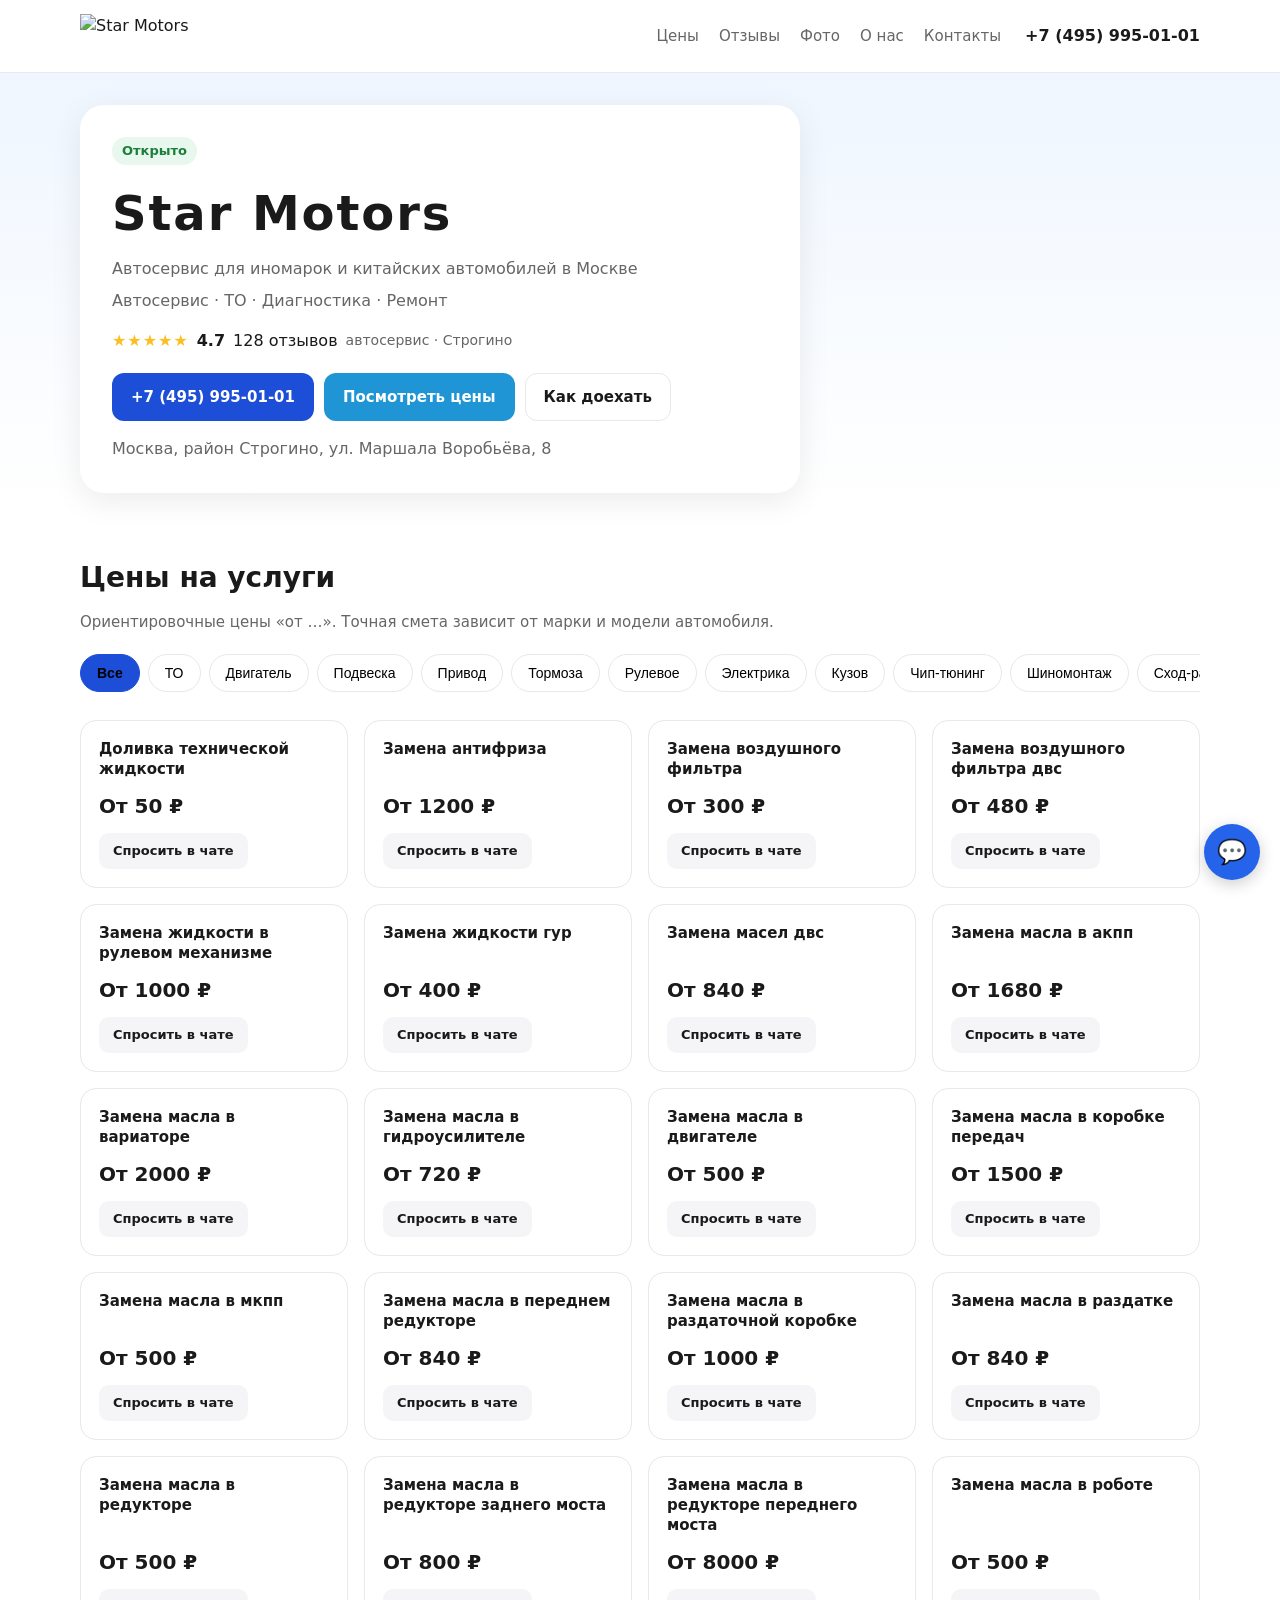
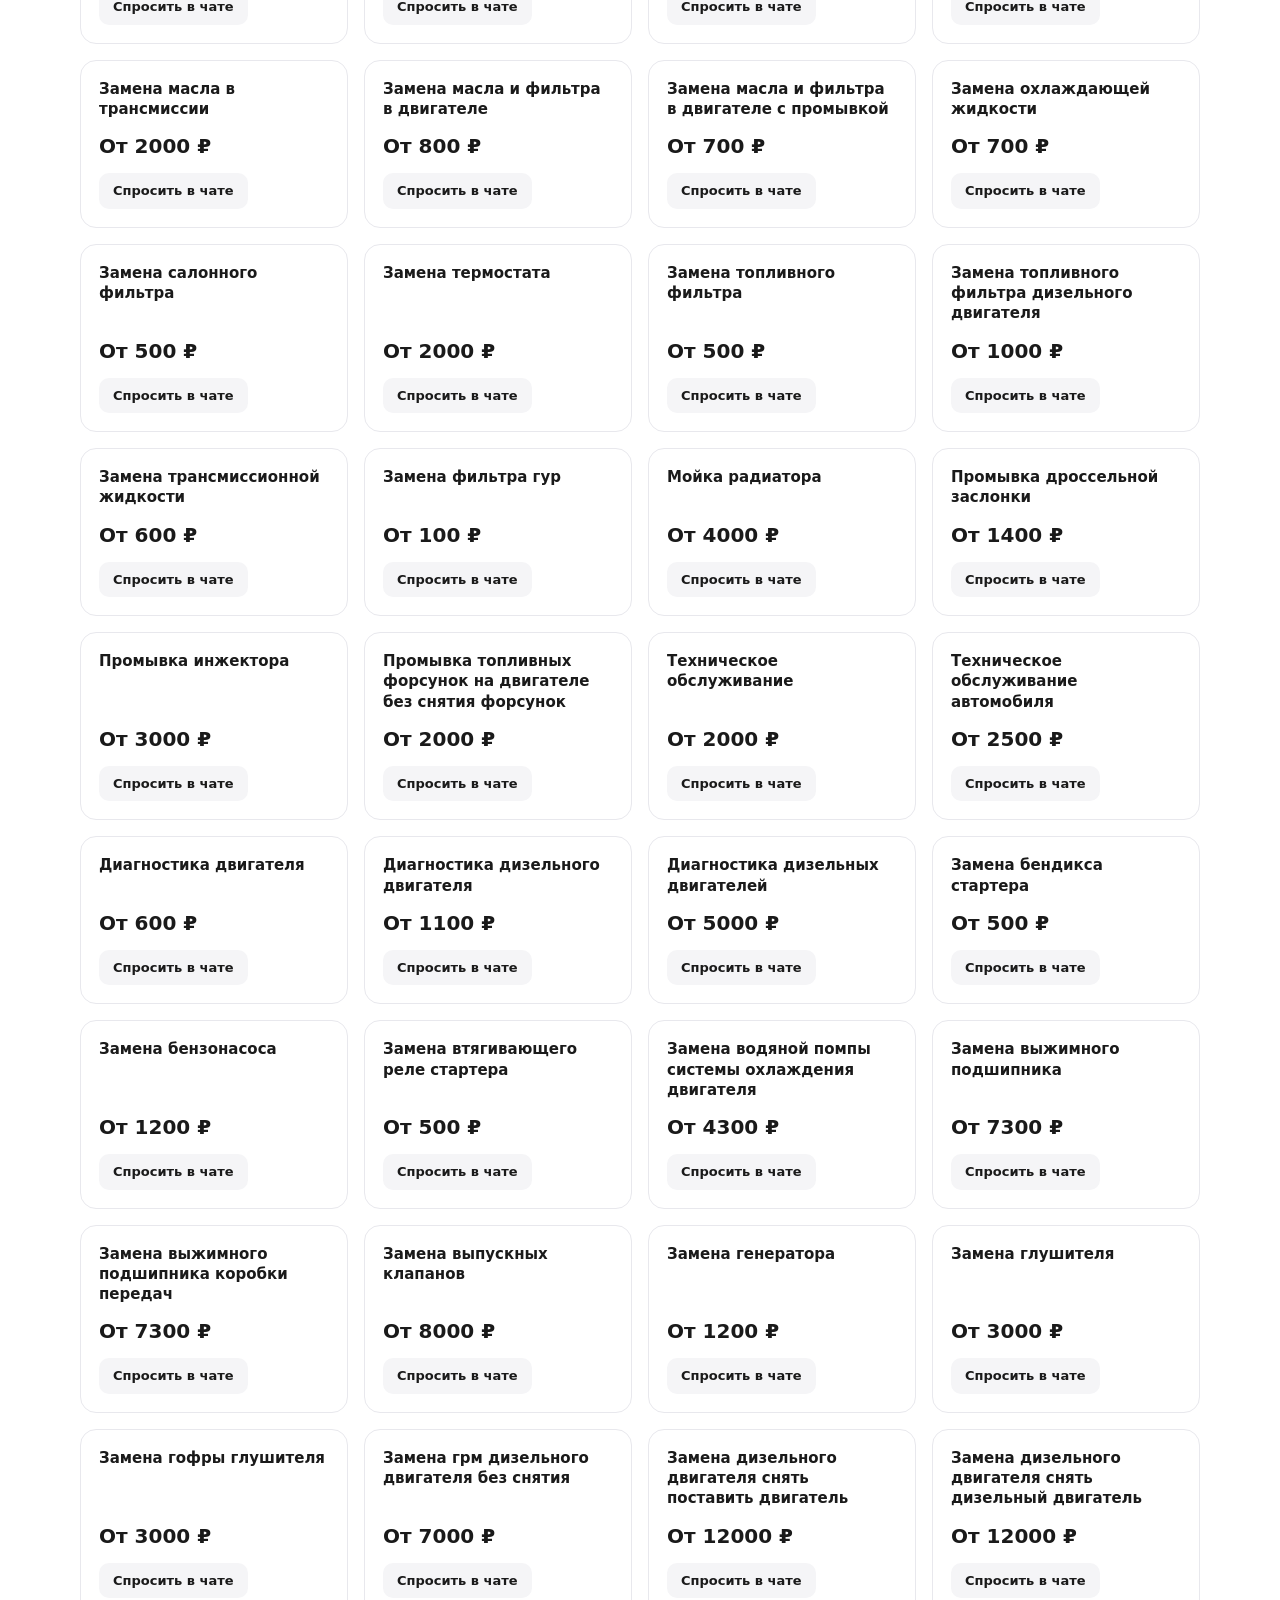
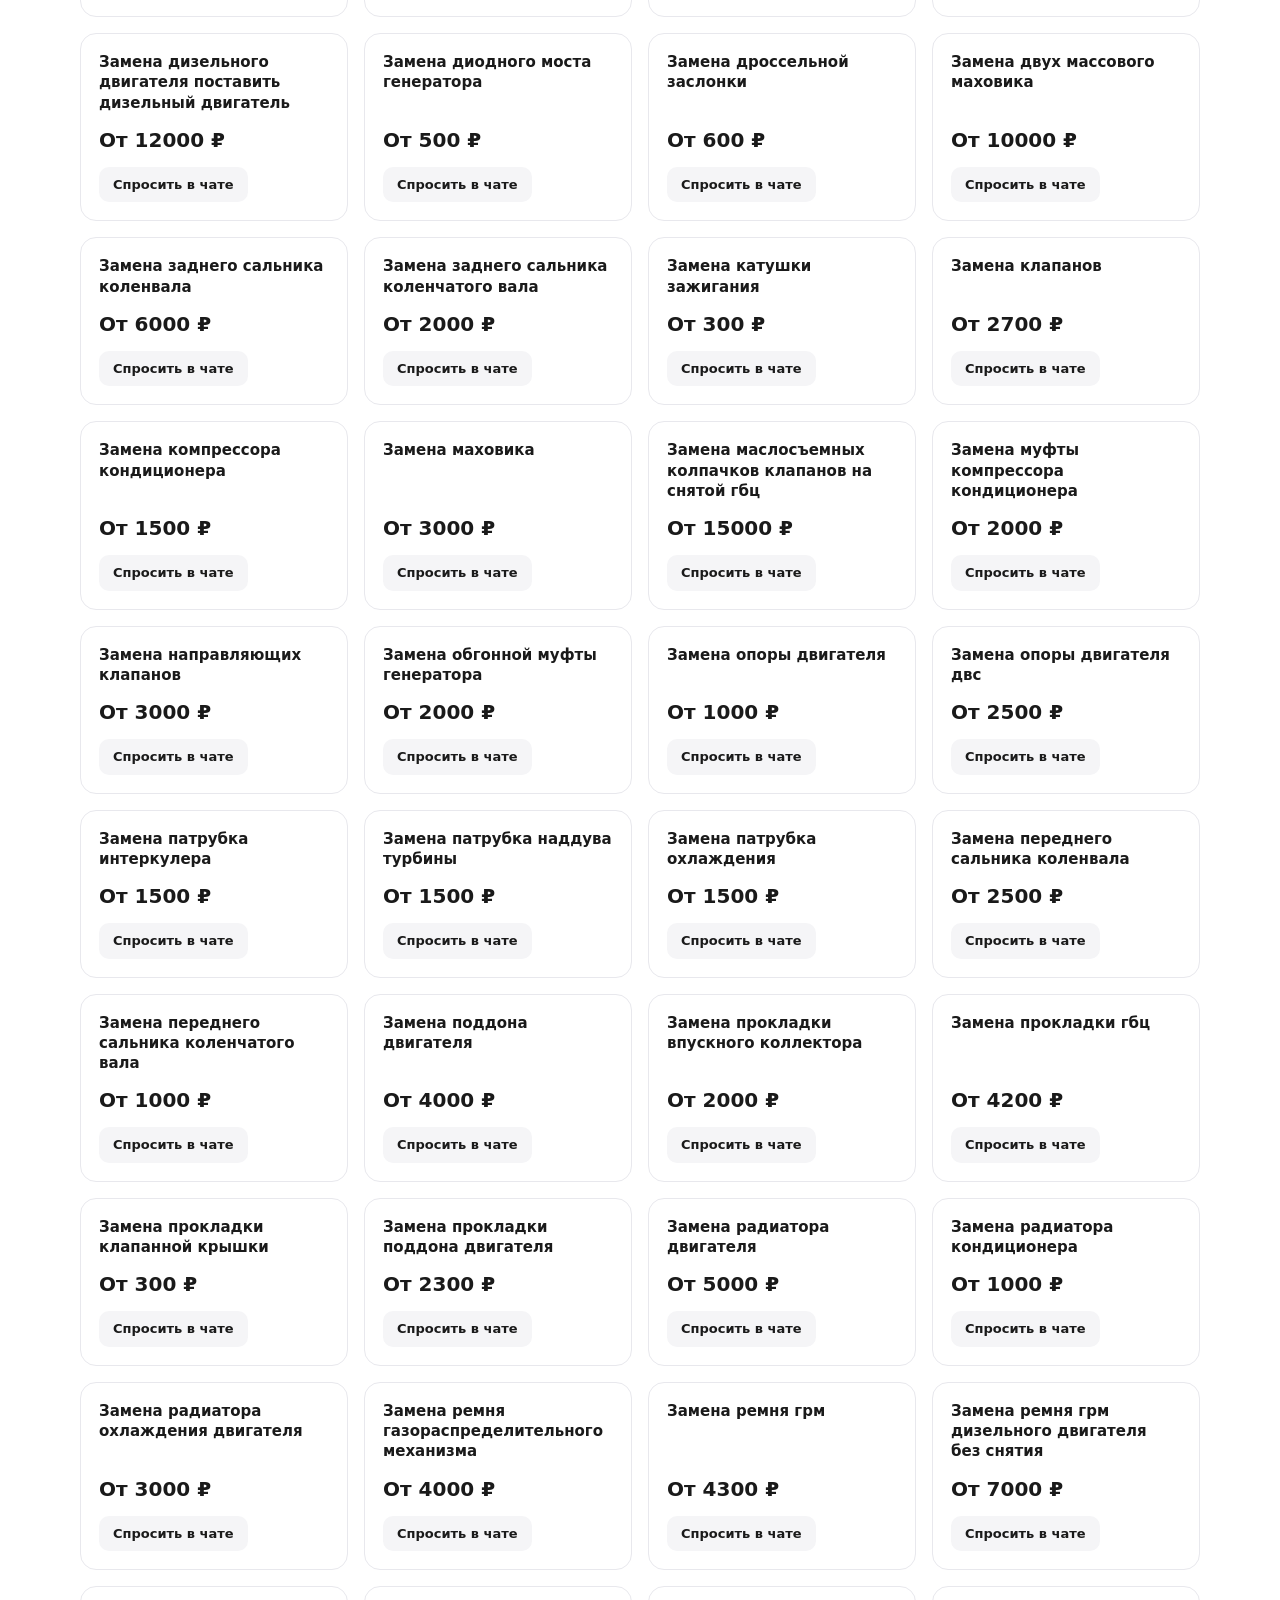
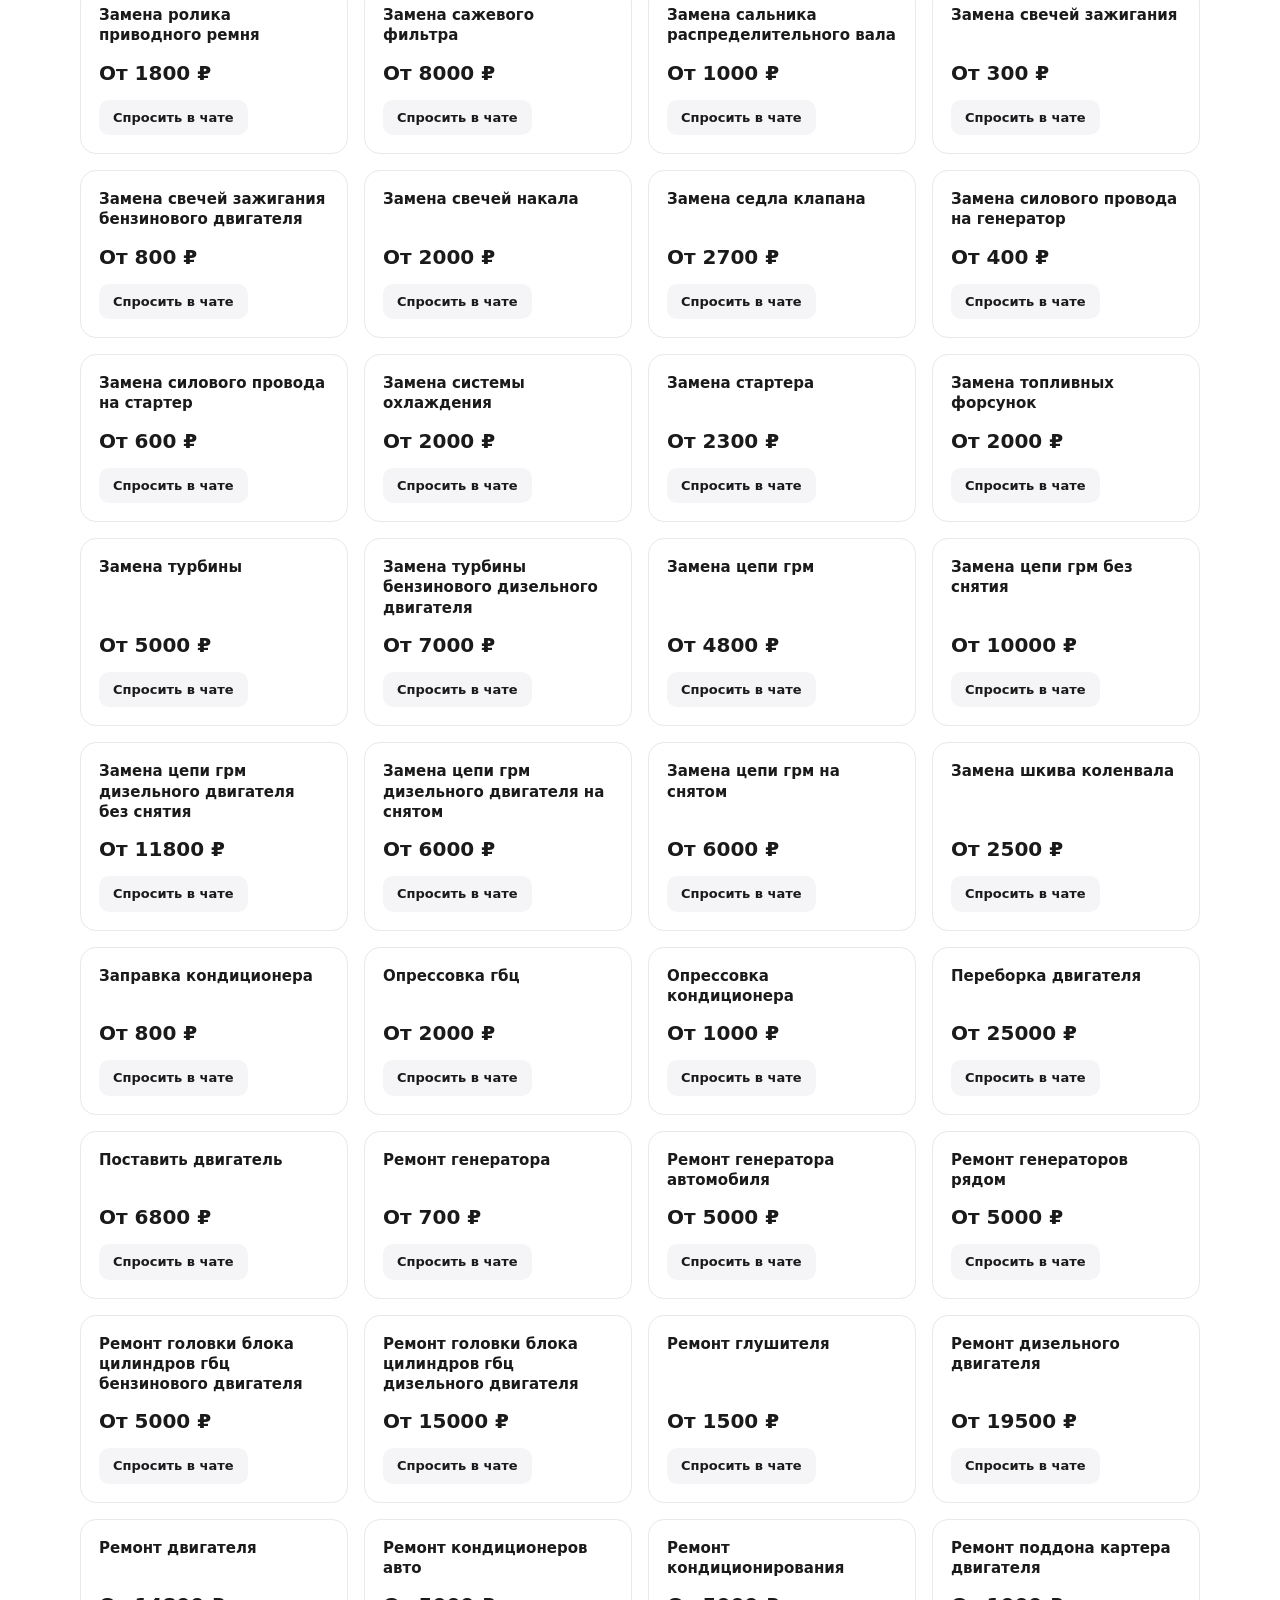
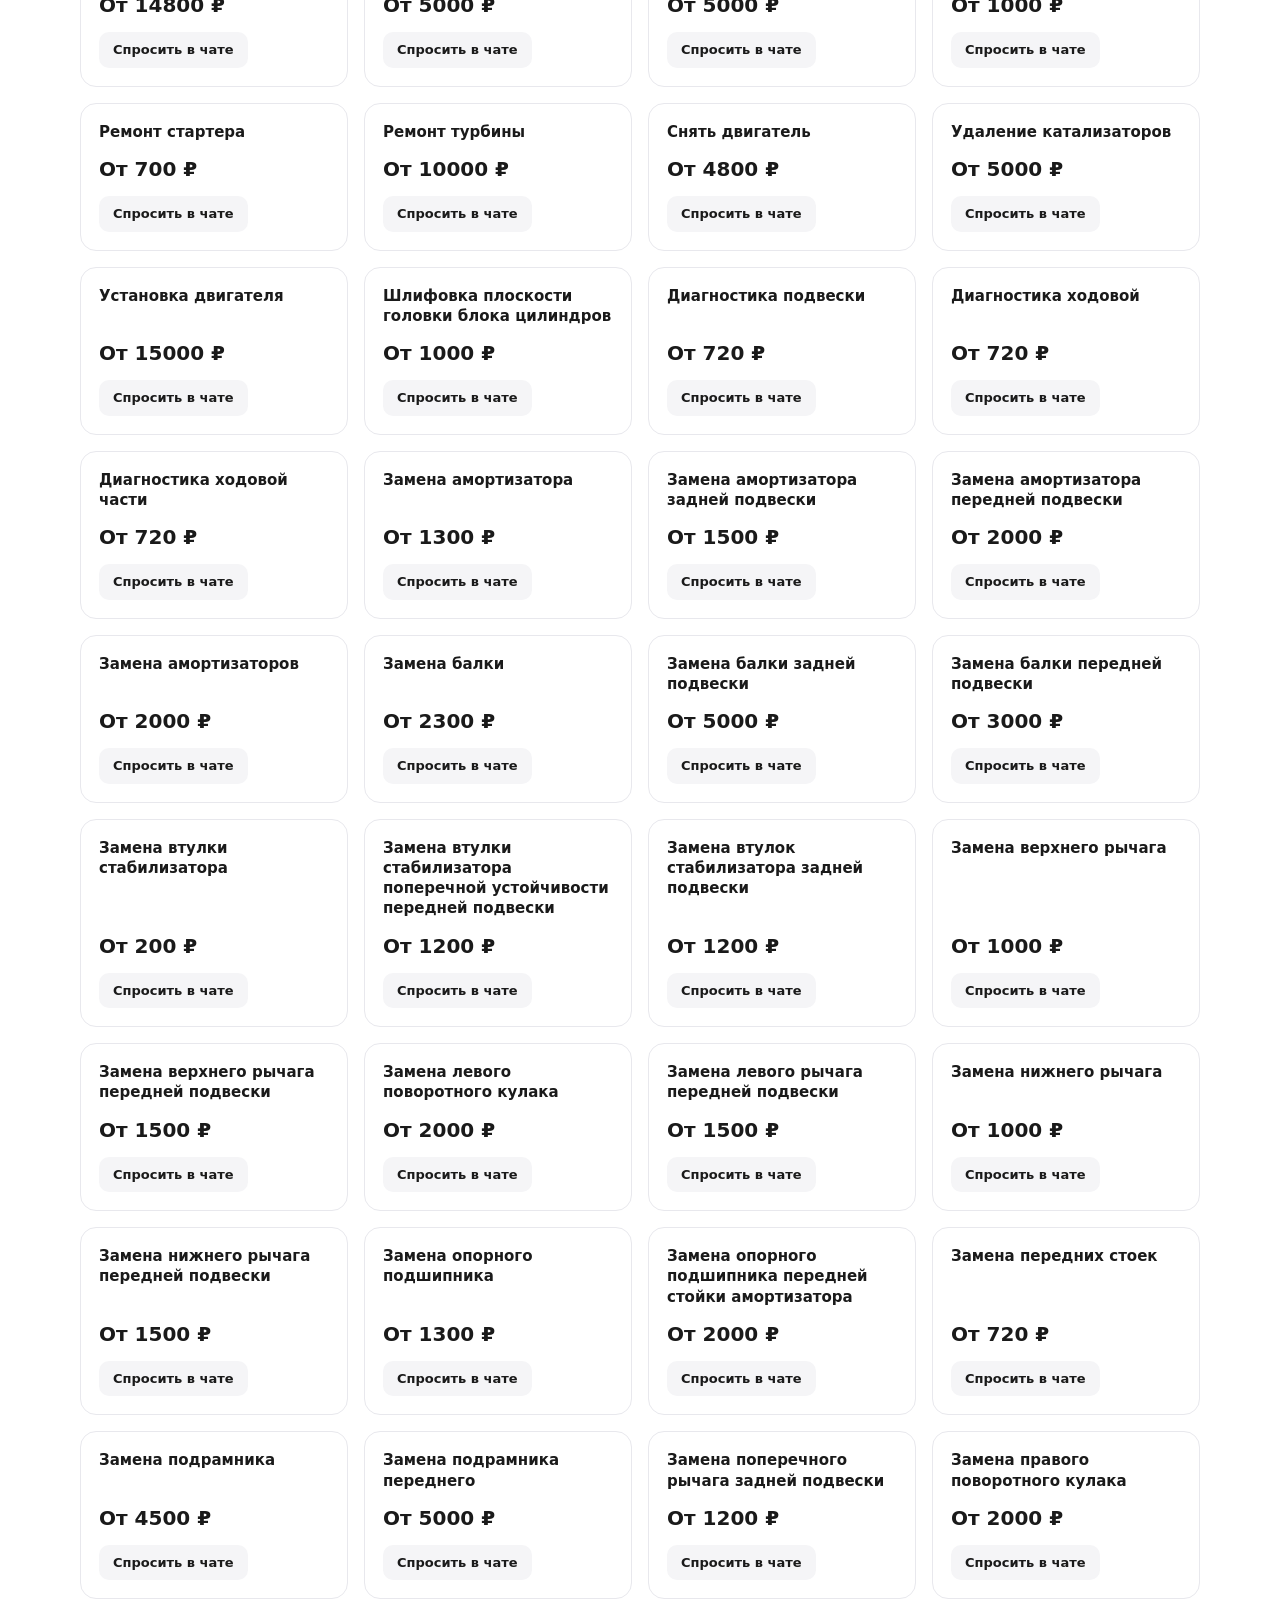
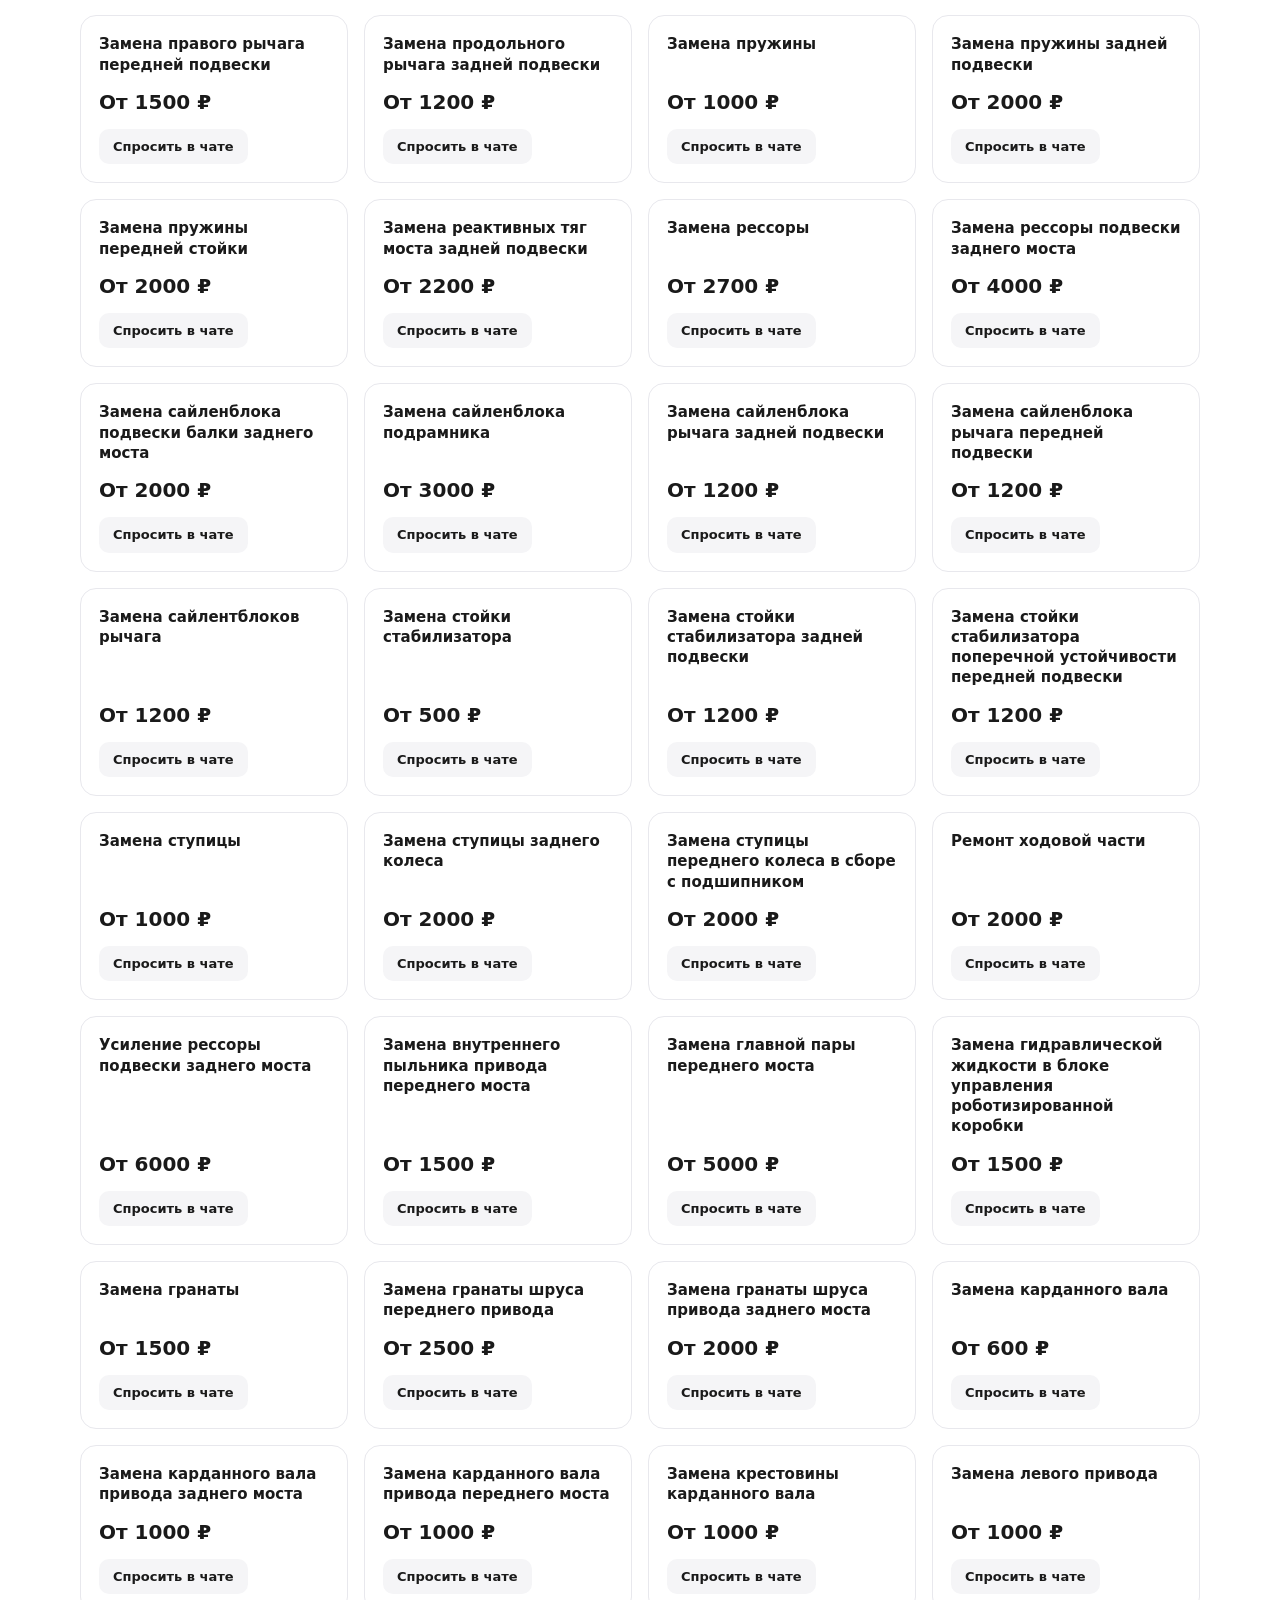
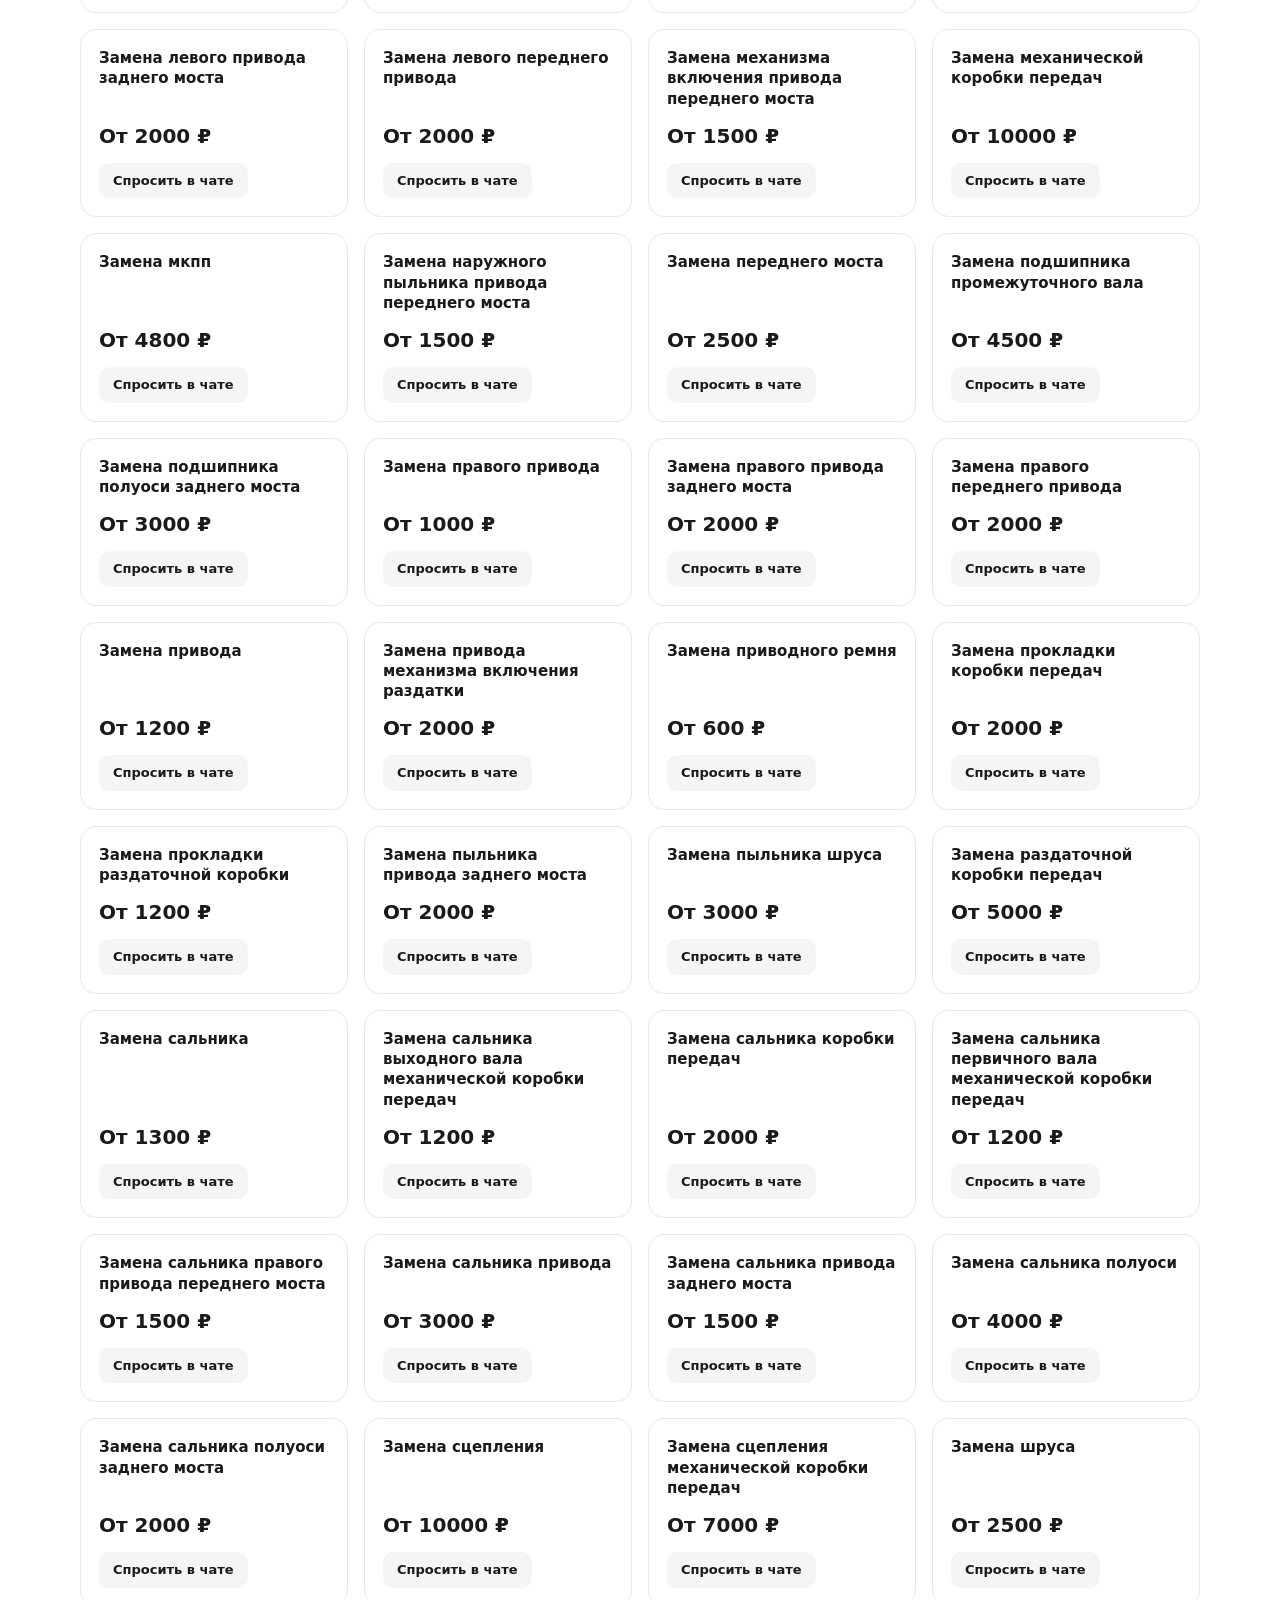
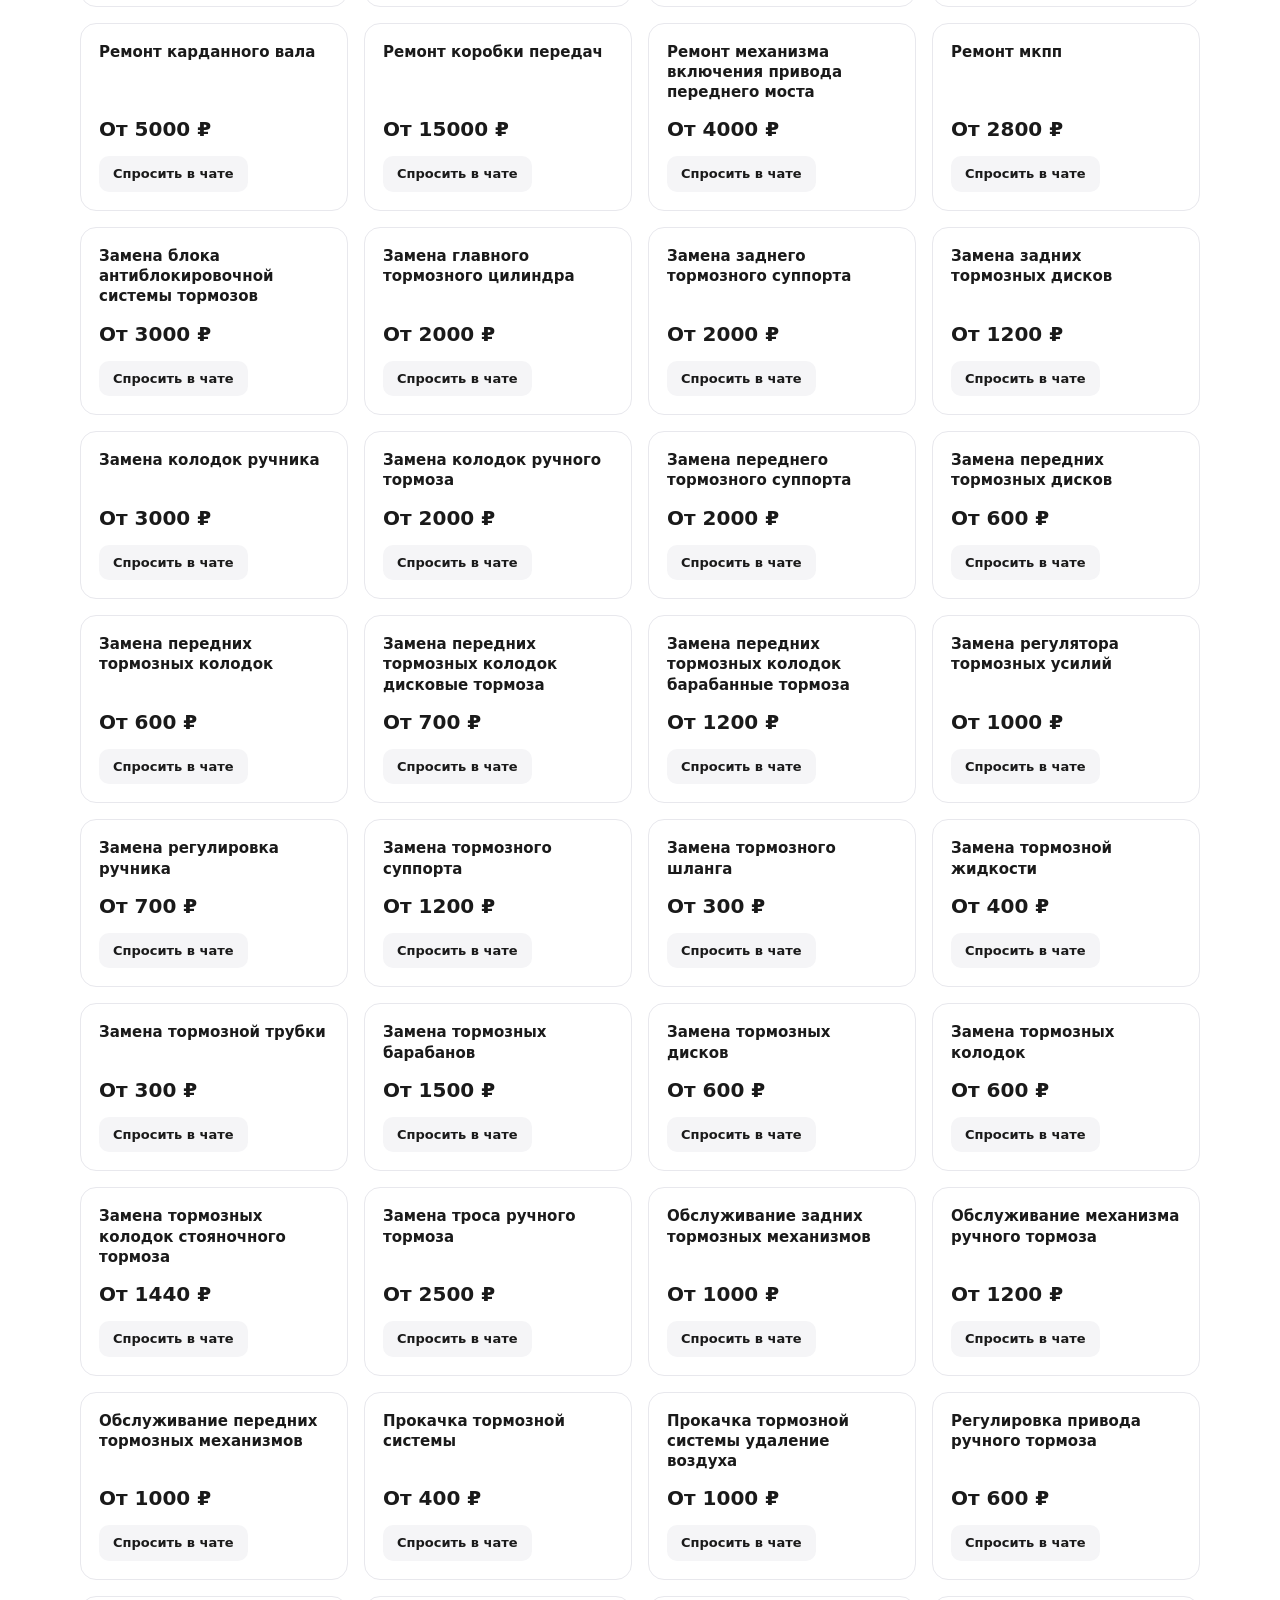
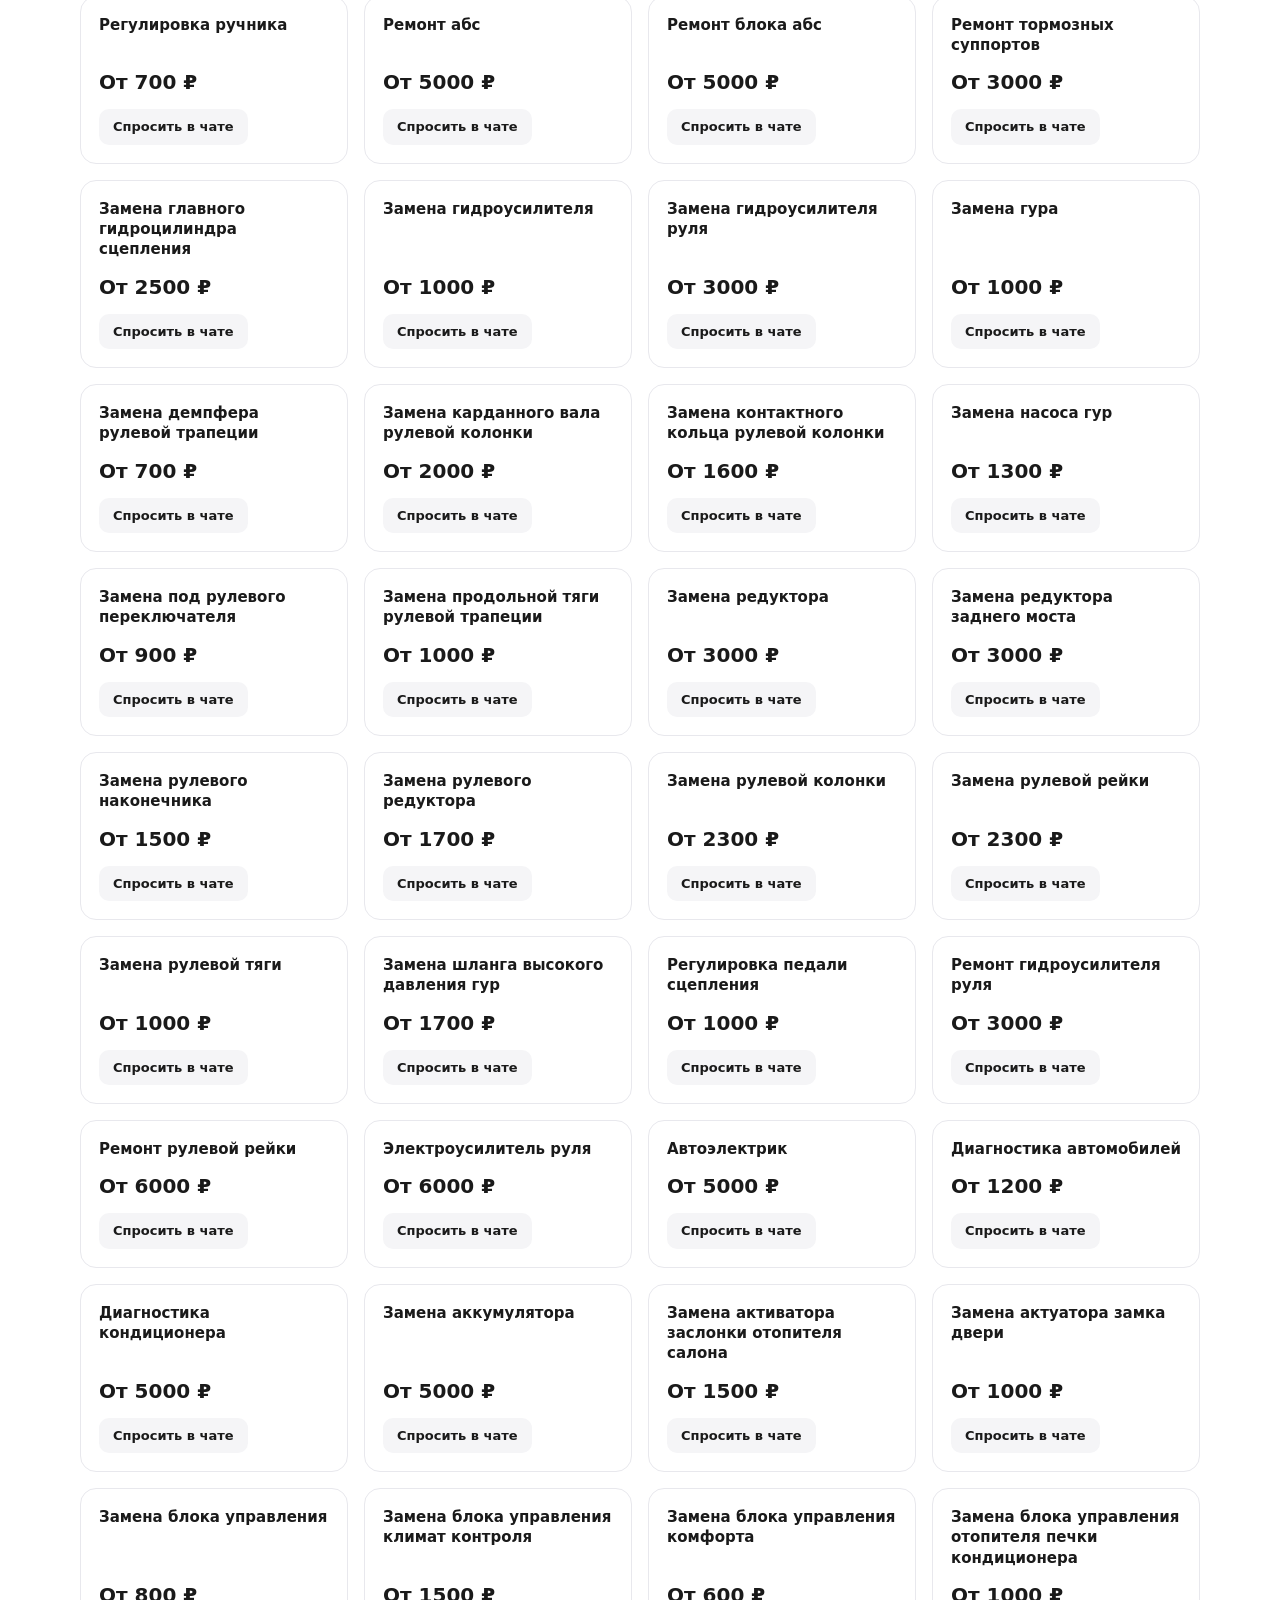
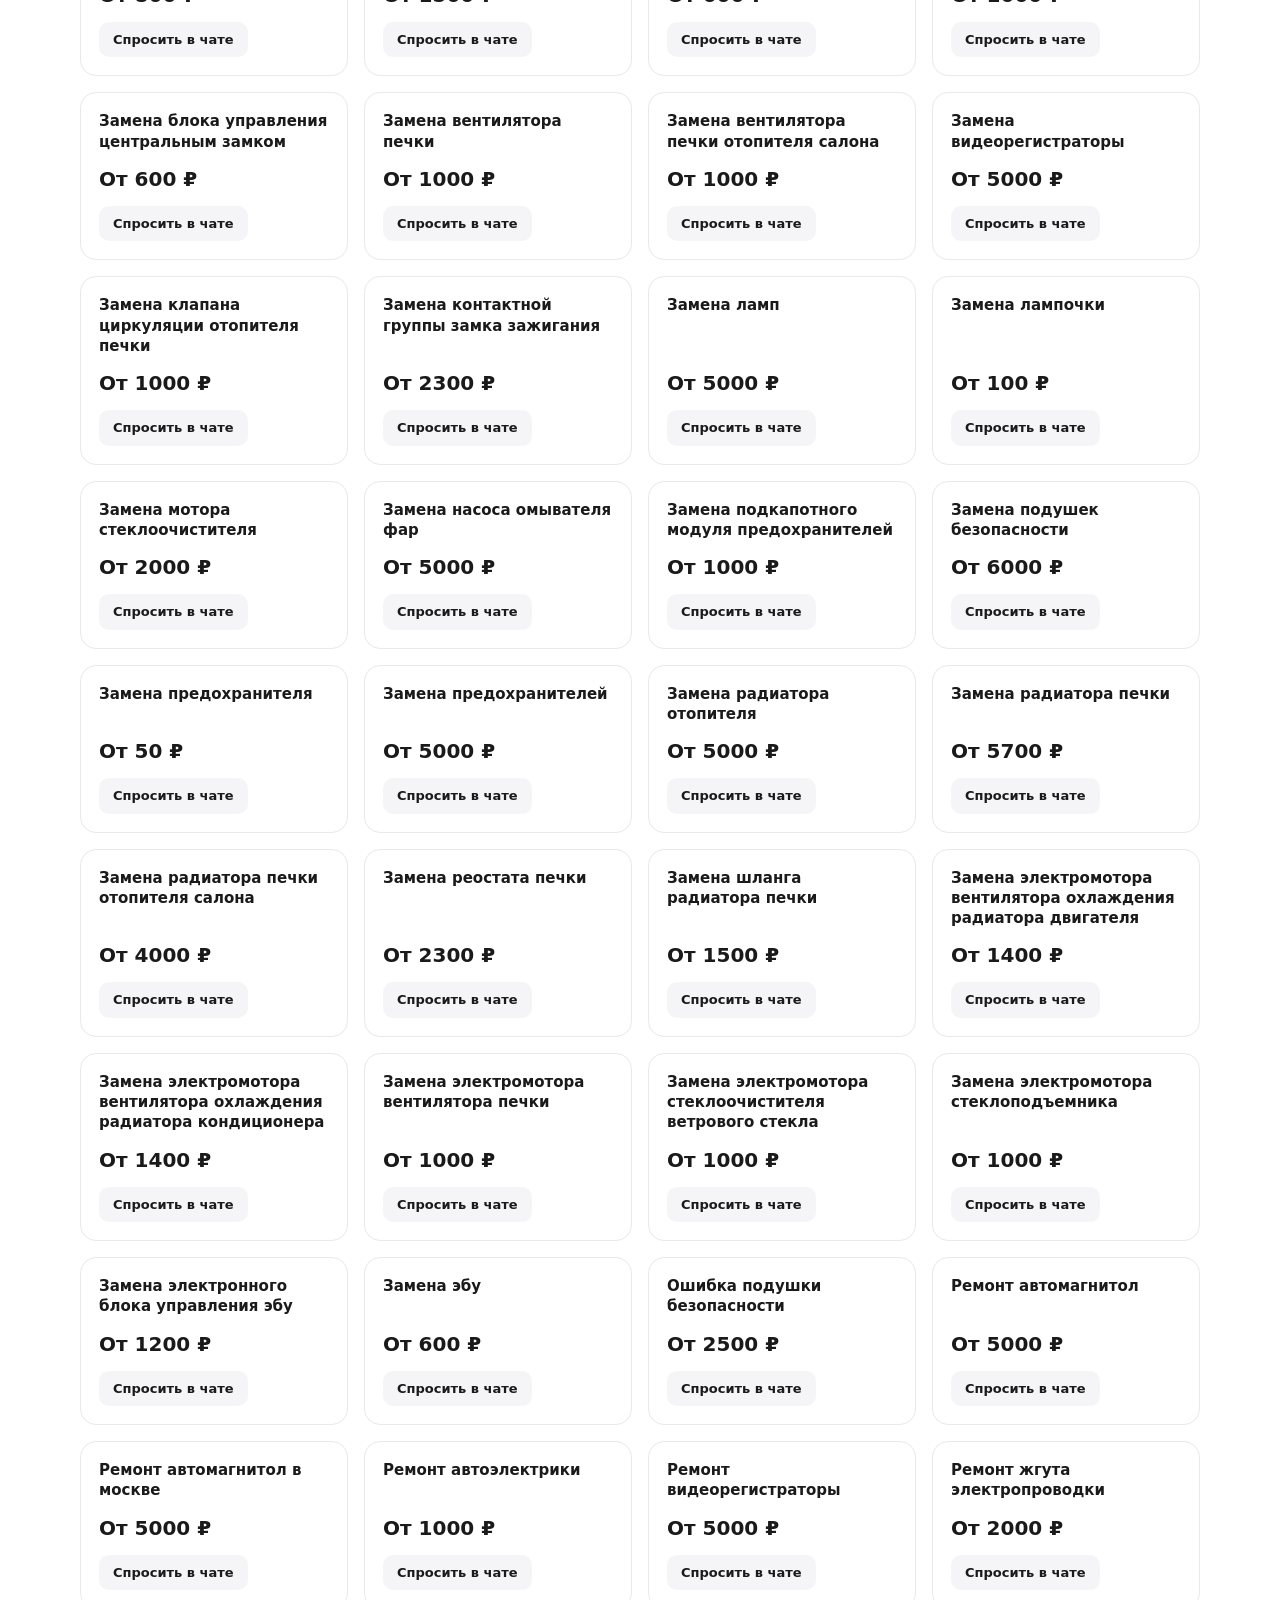
==== index.html @ 67ef6991 "Add Star Motors demo site with embedded chat bot" ====
<!DOCTYPE html>
<html lang="ru">
  <head>
    <meta charset="UTF-8" />
    <meta name="viewport" content="width=device-width, initial-scale=1.0" />
    <title>Star Motors — автосервис в Строгино</title>
    <meta
      name="description"
      content="Star Motors — автосервис для иномарок и китайских автомобилей в Москве. ТО, диагностика, ремонт двигателя, КПП, подвески."
    />
    <link rel="icon" href="https://star-motors.ru/wp-content/themes/wordpost_new1/images/favicon.ico" />
    <link rel="stylesheet" href="css/style.css" />
  </head>
  <body>
    <header class="header">
      <div class="container header__inner">
        <a class="logo" href="#top">
          <img id="logo-img" src="" alt="Star Motors" />
        </a>
        <nav class="nav" id="main-nav">
          <a href="#catalog">Цены</a>
          <a href="#reviews">Отзывы</a>
          <a href="#photos">Фото</a>
          <a href="#about">О нас</a>
          <a href="#contacts">Контакты</a>
        </nav>
        <a class="header__phone" id="header-phone" href="tel:+74959950101"></a>
        <button class="burger" id="burger" aria-label="Меню">
          <span></span><span></span><span></span>
        </button>
      </div>
    </header>

    <main id="top">
      <section class="hero">
        <div class="container hero__grid">
          <div class="hero__card">
            <p class="hero__badge" id="hero-status">Открыто</p>
            <h1 id="hero-title">Star Motors</h1>
            <p class="hero__subtitle" id="hero-subtitle"></p>
            <p class="hero__categories" id="hero-categories"></p>
            <div class="hero__rating">
              <span class="stars">★★★★★</span>
              <strong id="hero-rating">4.7</strong>
              <span id="hero-review-count">128 отзывов</span>
              <span class="hero__maps">автосервис · Строгино</span>
            </div>
            <div class="hero__actions">
              <a class="btn btn--primary" id="hero-phone-btn" href="tel:+74959950101">Позвонить</a>
              <a class="btn btn--secondary" id="hero-prices-btn" href="#catalog">Посмотреть цены</a>
              <a class="btn btn--ghost" id="hero-route-btn" href="#" target="_blank" rel="noopener">Как доехать</a>
            </div>
            <p class="hero__address" id="hero-address"></p>
          </div>
        </div>
      </section>

      <section class="section" id="catalog">
        <div class="container">
          <h2 class="section__title">Цены на услуги</h2>
          <p class="section__note">Ориентировочные цены «от …». Точная смета зависит от марки и модели автомобиля.</p>
          <div class="catalog-tabs" id="catalog-tabs"></div>
          <div class="catalog-grid" id="catalog-grid"></div>
        </div>
      </section>

      <section class="section section--gray" id="reviews">
        <div class="container">
          <div class="section__head">
            <h2 class="section__title">Отзывы</h2>
            <div class="rating-summary">
              <strong id="reviews-rating">4.7</strong>
              <span id="reviews-count">128 отзывов</span>
            </div>
          </div>
          <div class="reviews-grid" id="reviews-grid"></div>
        </div>
      </section>

      <section class="section" id="photos">
        <div class="container">
          <h2 class="section__title">Направления работ</h2>
          <div class="photos-grid" id="photos-grid"></div>
        </div>
      </section>

      <section class="section section--gray" id="about">
        <div class="container">
          <h2 class="section__title">О нас</h2>
          <p class="about__lead" id="about-lead"></p>
          <div class="features-grid" id="features-grid"></div>
        </div>
      </section>

      <section class="section" id="contacts">
        <div class="container contacts">
          <div>
            <h2 class="section__title">Контакты</h2>
            <ul class="contacts__list">
              <li><strong>Адрес:</strong> <span id="contacts-address"></span></li>
              <li><strong>Телефон:</strong> <a id="contacts-phone" href="tel:+74959950101"></a></li>
              <li><strong>Режим работы:</strong> <span id="contacts-schedule"></span></li>
            </ul>
          </div>
          <div class="map-wrap">
            <iframe
              id="map-frame"
              title="Карта — Star Motors"
              loading="lazy"
              referrerpolicy="no-referrer-when-downgrade"
              allowfullscreen
            ></iframe>
          </div>
        </div>
      </section>
    </main>

    <footer class="footer">
      <div class="container footer__inner">
        <div>
          <p id="legal-name"></p>
          <p id="legal-ogrn"></p>
          <p id="legal-inn"></p>
        </div>
        <p class="footer__note">Демо-копия сайта с AI-консультантом · данные с <a href="https://star-motors.ru/" target="_blank" rel="noopener">star-motors.ru</a></p>
      </div>
    </footer>

    <script src="js/app.js"></script>
    <script
      src="js/chat-widget.js"
      data-bot-id="star-motors"
      data-api-url="https://chat-bot-api-lovat.vercel.app"
      data-auto-open-ms="5000"
      defer
    ></script>
  </body>
</html>
---- css/style.css ----
﻿:root {
  --accent: #1d4ed8;
  --accent-dark: #1e40af;
  --text: #1a1a1a;
  --muted: #666;
  --bg: #fff;
  --bg-gray: #f5f5f7;
  --border: #e8e8ed;
  --radius: 16px;
  --shadow: 0 8px 32px rgba(0, 0, 0, 0.08);
  --container: 1120px;
}

* {
  box-sizing: border-box;
}

html {
  scroll-behavior: smooth;
}

body {
  margin: 0;
  font-family: "YS Text", system-ui, -apple-system, "Segoe UI", Roboto, sans-serif;
  color: var(--text);
  background: var(--bg);
  line-height: 1.5;
}

a {
  color: inherit;
  text-decoration: none;
}

img {
  max-width: 100%;
  display: block;
}

.container {
  width: min(var(--container), calc(100% - 32px));
  margin: 0 auto;
}

.header {
  position: sticky;
  top: 0;
  z-index: 100;
  background: rgba(255, 255, 255, 0.96);
  backdrop-filter: blur(10px);
  border-bottom: 1px solid var(--border);
}

.header__inner {
  display: flex;
  align-items: center;
  gap: 24px;
  min-height: 72px;
}

.logo img {
  height: 44px;
  width: auto;
}

.nav {
  display: flex;
  gap: 20px;
  margin-left: auto;
}

.nav a {
  font-size: 15px;
  color: var(--muted);
  transition: color 0.2s;
}

.nav a:hover {
  color: var(--text);
}

.header__phone {
  font-weight: 600;
  white-space: nowrap;
}

.burger {
  display: none;
  flex-direction: column;
  gap: 5px;
  background: none;
  border: none;
  padding: 8px;
  cursor: pointer;
}

.burger span {
  width: 22px;
  height: 2px;
  background: var(--text);
}

.hero {
  padding: 32px 0 16px;
  background: linear-gradient(180deg, #eff6ff 0%, #fff 100%);
}

.hero__card {
  background: #fff;
  border-radius: 24px;
  box-shadow: var(--shadow);
  padding: 32px;
  max-width: 720px;
}

.hero__badge {
  display: inline-block;
  margin: 0 0 12px;
  padding: 4px 10px;
  border-radius: 999px;
  background: #e8f8ee;
  color: #1b7f3a;
  font-size: 13px;
  font-weight: 600;
}

.hero h1 {
  margin: 0 0 8px;
  font-size: clamp(2rem, 5vw, 3rem);
  letter-spacing: 0.04em;
}

.hero__subtitle,
.hero__categories {
  margin: 0 0 8px;
  color: var(--muted);
}

.hero__rating {
  display: flex;
  flex-wrap: wrap;
  align-items: center;
  gap: 8px;
  margin: 16px 0 20px;
}

.stars {
  color: #fbbf24;
  letter-spacing: 1px;
}

.hero__maps {
  color: var(--muted);
  font-size: 14px;
}

.hero__actions {
  display: flex;
  flex-wrap: wrap;
  gap: 10px;
  margin-bottom: 16px;
}

.btn {
  display: inline-flex;
  align-items: center;
  justify-content: center;
  padding: 12px 18px;
  border-radius: 12px;
  font-weight: 600;
  font-size: 15px;
  border: 1px solid transparent;
  transition: transform 0.15s, background 0.15s;
}

.btn:hover {
  transform: translateY(-1px);
}

.btn--primary {
  background: var(--accent);
  color: #fff;
}

.section__note {
  margin: -12px 0 20px;
  color: var(--muted);
  font-size: 15px;
}

.btn--secondary {
  background: #2095d5;
  color: #fff;
}

.btn--ghost {
  background: #fff;
  border-color: var(--border);
}

.hero__address {
  margin: 0;
  color: var(--muted);
}

.section {
  padding: 48px 0;
}

.section--gray {
  background: var(--bg-gray);
}

.section__title {
  margin: 0 0 24px;
  font-size: 1.75rem;
}

.section__head {
  display: flex;
  justify-content: space-between;
  align-items: end;
  gap: 16px;
  margin-bottom: 8px;
}

.rating-summary strong {
  font-size: 1.5rem;
}

.catalog-tabs {
  display: flex;
  gap: 8px;
  overflow-x: auto;
  padding-bottom: 8px;
  margin-bottom: 20px;
}

.catalog-tab {
  flex: 0 0 auto;
  padding: 10px 16px;
  border-radius: 999px;
  border: 1px solid var(--border);
  background: #fff;
  cursor: pointer;
  font-size: 14px;
  white-space: nowrap;
}

.catalog-tab.active {
  background: var(--accent);
  border-color: var(--accent);
  font-weight: 600;
}

.catalog-grid {
  display: grid;
  grid-template-columns: repeat(auto-fill, minmax(240px, 1fr));
  gap: 16px;
}

.catalog-card {
  background: #fff;
  border: 1px solid var(--border);
  border-radius: var(--radius);
  padding: 18px;
  display: flex;
  flex-direction: column;
  gap: 12px;
  min-height: 140px;
}

.catalog-card__title {
  margin: 0;
  font-size: 15px;
  line-height: 1.35;
  flex: 1;
}

.catalog-card__price {
  margin: 0;
  font-size: 1.25rem;
  font-weight: 700;
}

.catalog-card__btn {
  align-self: flex-start;
  padding: 8px 14px;
  border-radius: 10px;
  background: var(--bg-gray);
  font-size: 13px;
  font-weight: 600;
}

.reviews-grid {
  display: grid;
  grid-template-columns: repeat(auto-fill, minmax(280px, 1fr));
  gap: 16px;
}

.review-card {
  background: #fff;
  border-radius: var(--radius);
  padding: 18px;
  border: 1px solid var(--border);
}

.review-card__head {
  display: flex;
  gap: 12px;
  align-items: center;
  margin-bottom: 12px;
}

.review-card__head img {
  width: 40px;
  height: 40px;
  border-radius: 50%;
  object-fit: cover;
}

.review-card__meta {
  font-size: 13px;
  color: var(--muted);
}

.review-card p {
  margin: 0;
  font-size: 14px;
}

.photos-grid {
  display: grid;
  grid-template-columns: repeat(auto-fill, minmax(180px, 1fr));
  gap: 12px;
}

.photos-grid img {
  width: 100%;
  aspect-ratio: 4/3;
  object-fit: cover;
  border-radius: 12px;
  background: var(--bg-gray);
}

.about__lead {
  font-size: 1.1rem;
  margin: 0 0 24px;
  font-weight: 600;
}

.features-grid {
  display: grid;
  grid-template-columns: repeat(auto-fill, minmax(220px, 1fr));
  gap: 12px;
}

.feature-chip {
  background: #fff;
  border: 1px solid var(--border);
  border-radius: 12px;
  padding: 14px 16px;
  font-size: 15px;
}

.contacts {
  display: grid;
  grid-template-columns: 1fr 1.2fr;
  gap: 24px;
  align-items: start;
}

.contacts__list {
  list-style: none;
  padding: 0;
  margin: 0;
}

.contacts__list li {
  margin-bottom: 12px;
}

.map-wrap iframe {
  width: 100%;
  min-height: 320px;
  border: 0;
  border-radius: var(--radius);
  background: var(--bg-gray);
}

.footer {
  border-top: 1px solid var(--border);
  padding: 24px 0 40px;
  color: var(--muted);
  font-size: 13px;
}

.footer__inner {
  display: flex;
  justify-content: space-between;
  gap: 16px;
  flex-wrap: wrap;
}

.footer a {
  text-decoration: underline;
}

@media (max-width: 900px) {
  .nav {
    display: none;
    position: absolute;
    top: 72px;
    left: 0;
    right: 0;
    background: #fff;
    flex-direction: column;
    padding: 16px;
    border-bottom: 1px solid var(--border);
  }

  .nav.open {
    display: flex;
  }

  .header__phone {
    margin-left: auto;
    font-size: 14px;
  }

  .burger {
    display: flex;
  }

  .contacts {
    grid-template-columns: 1fr;
  }
}
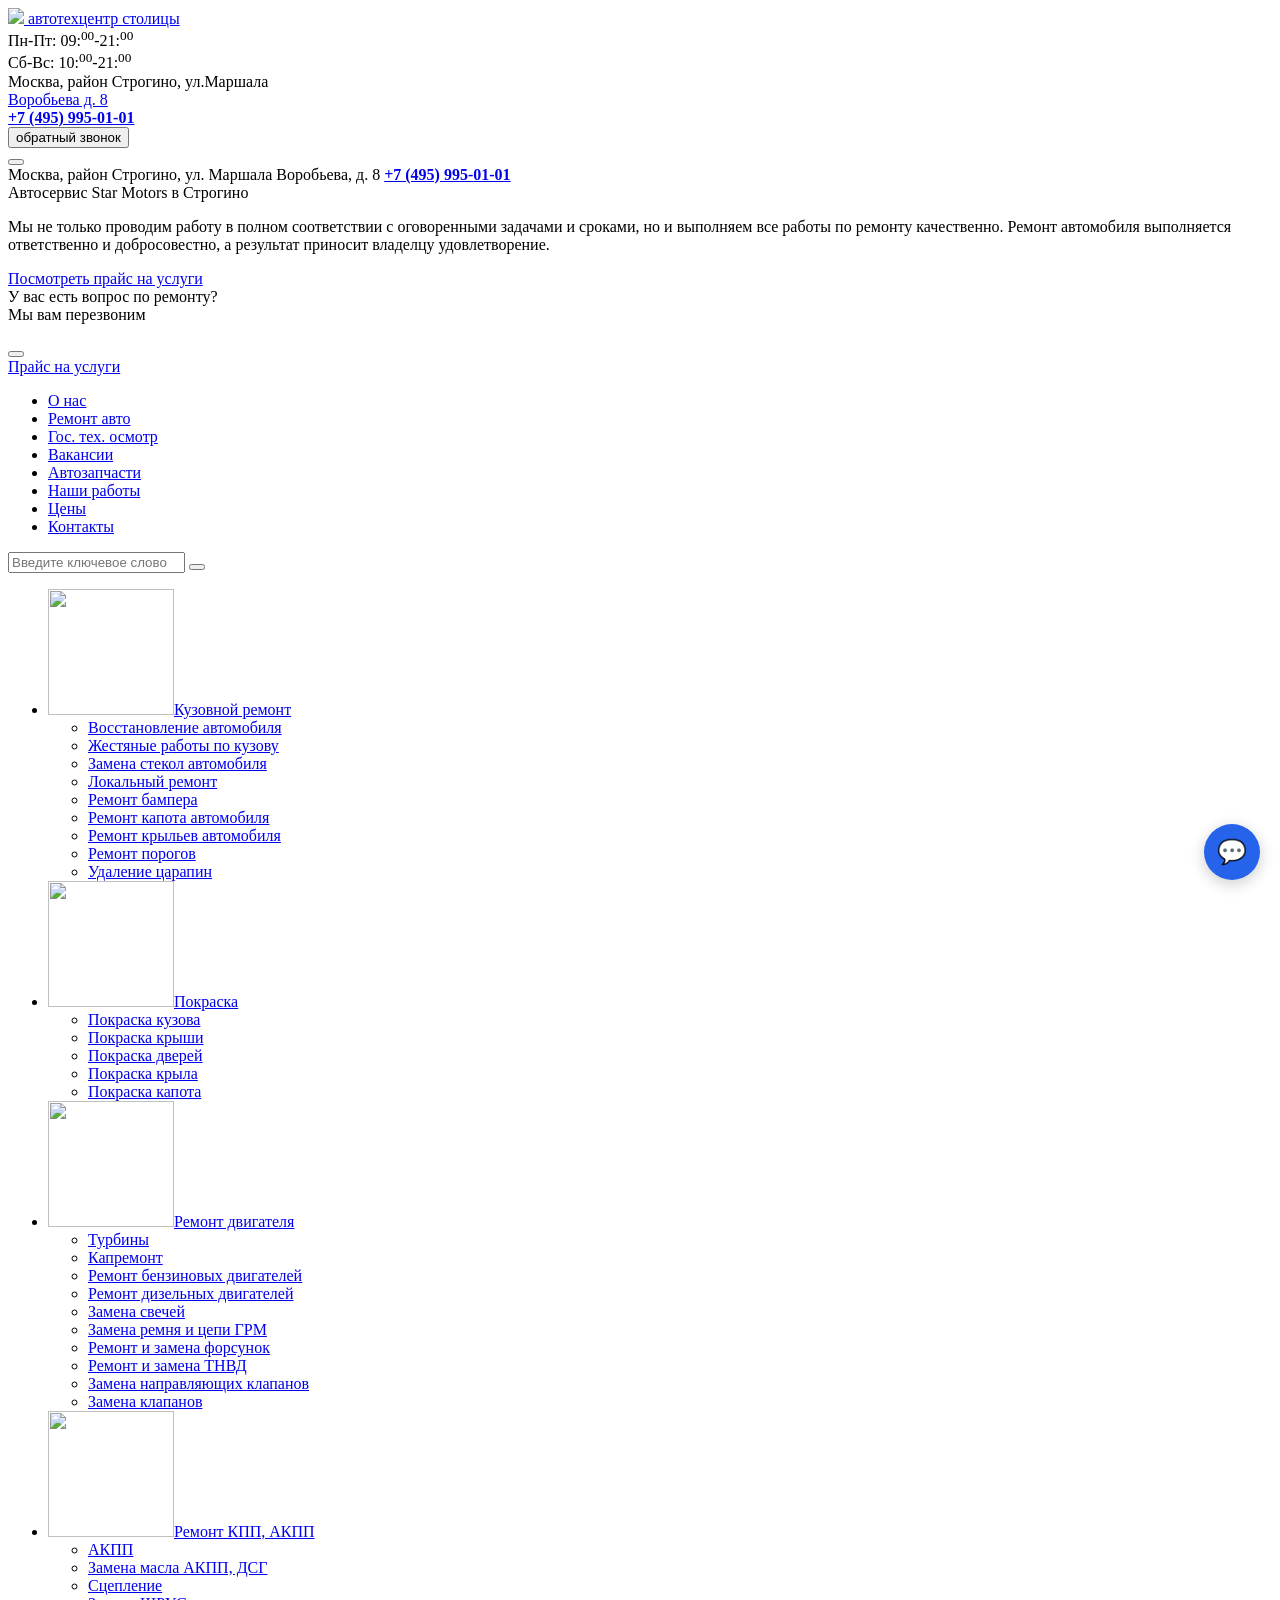
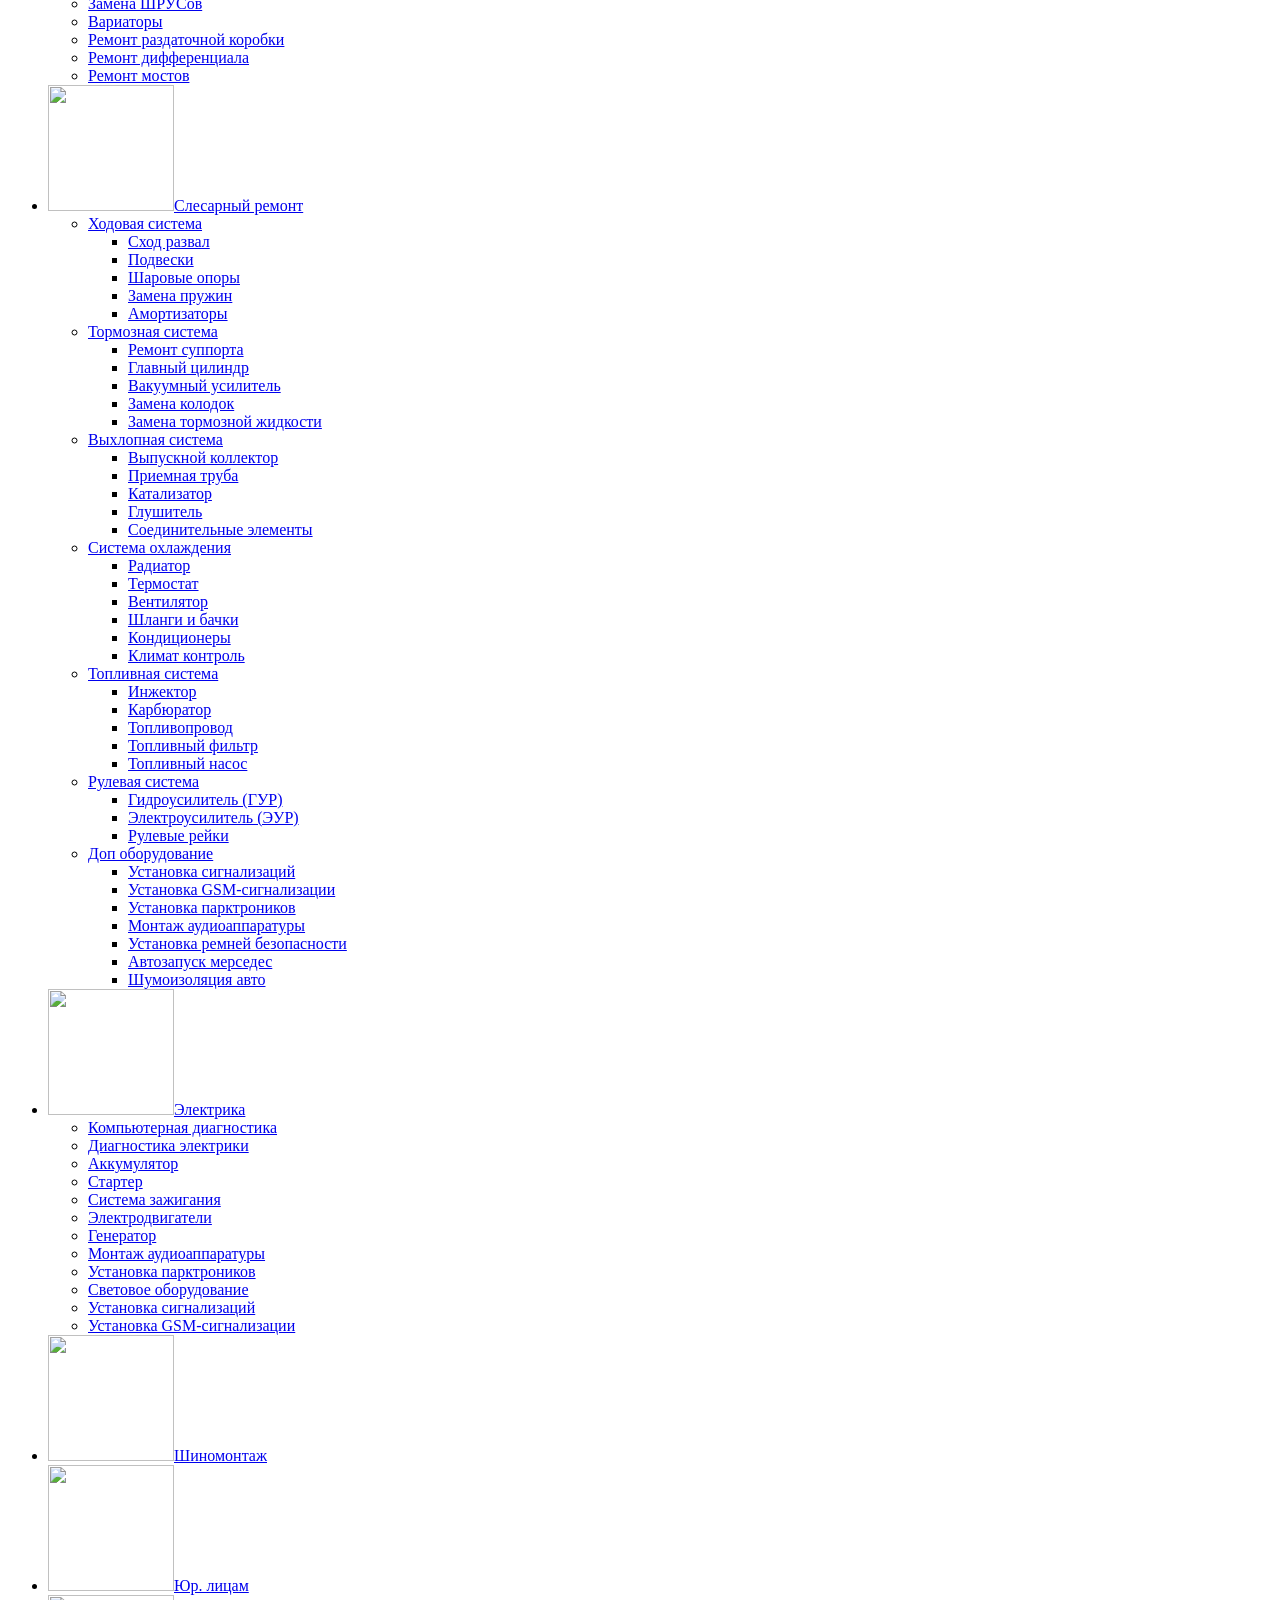
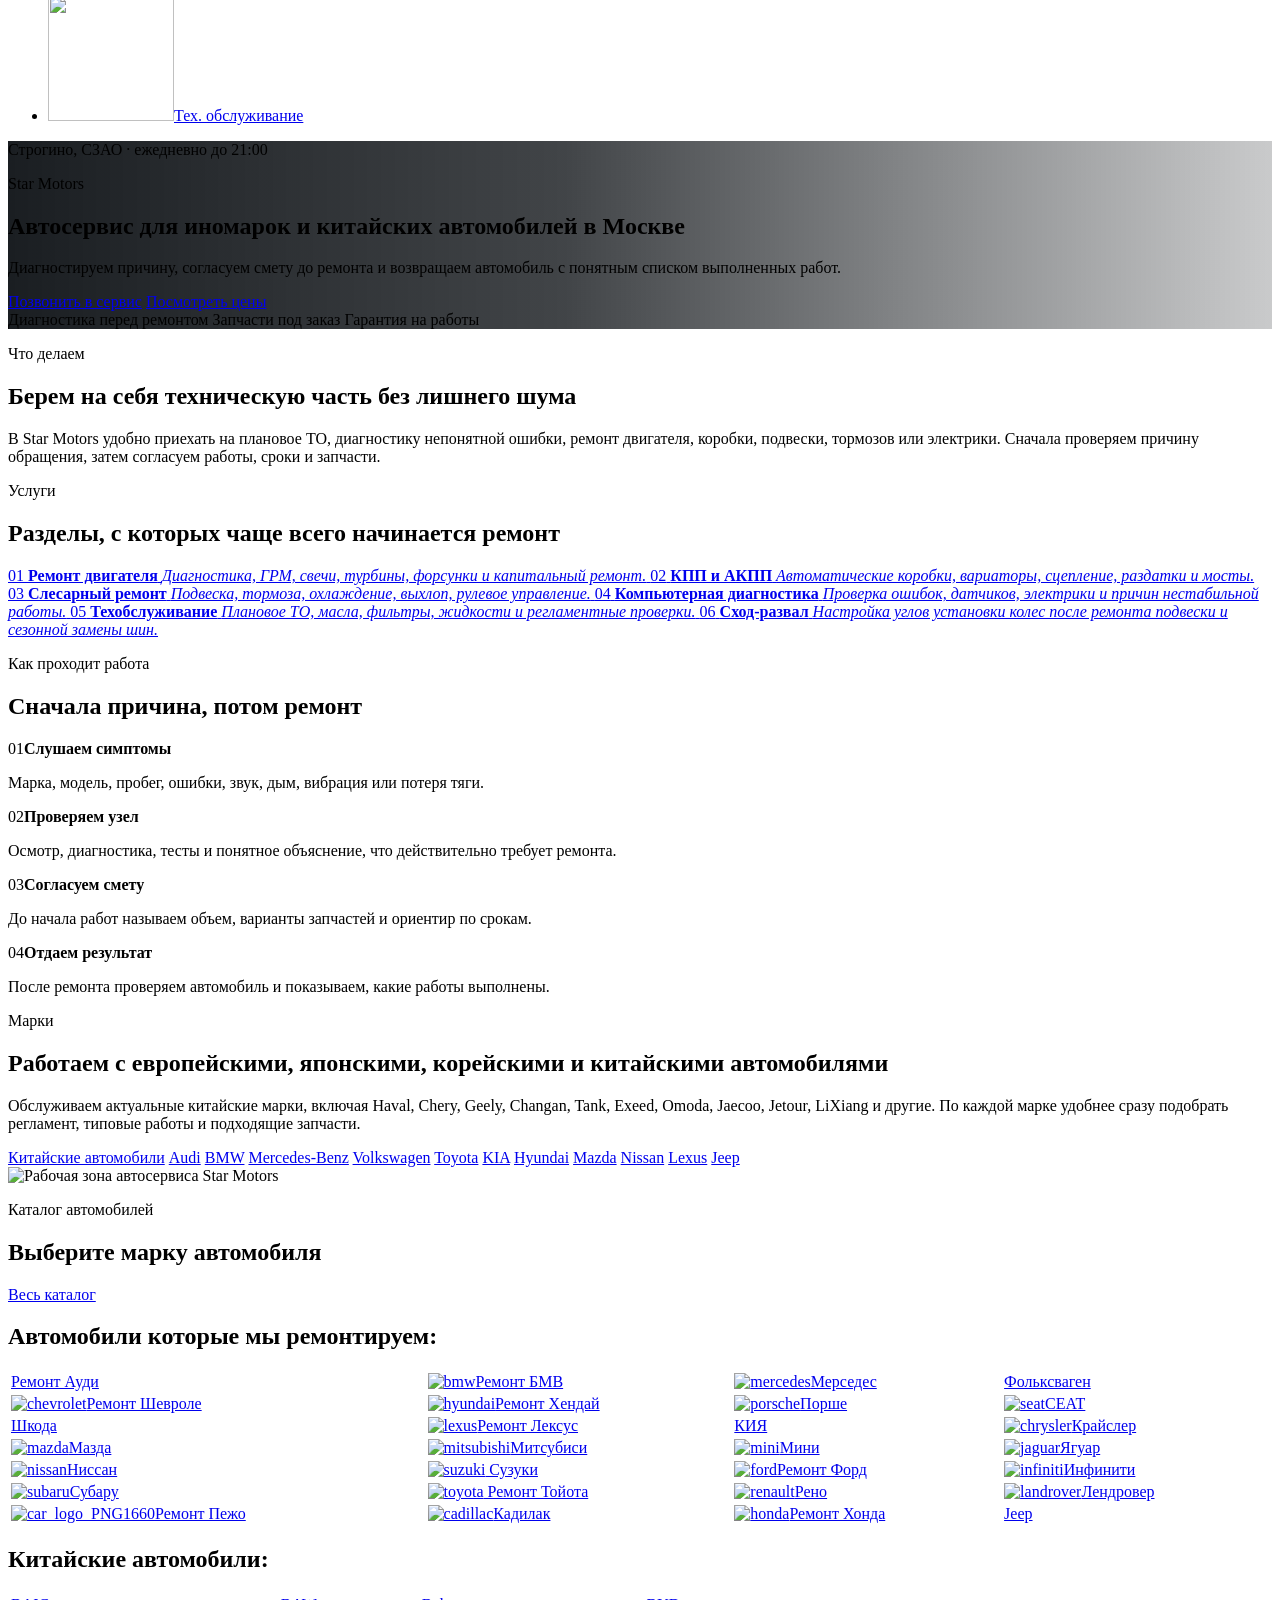
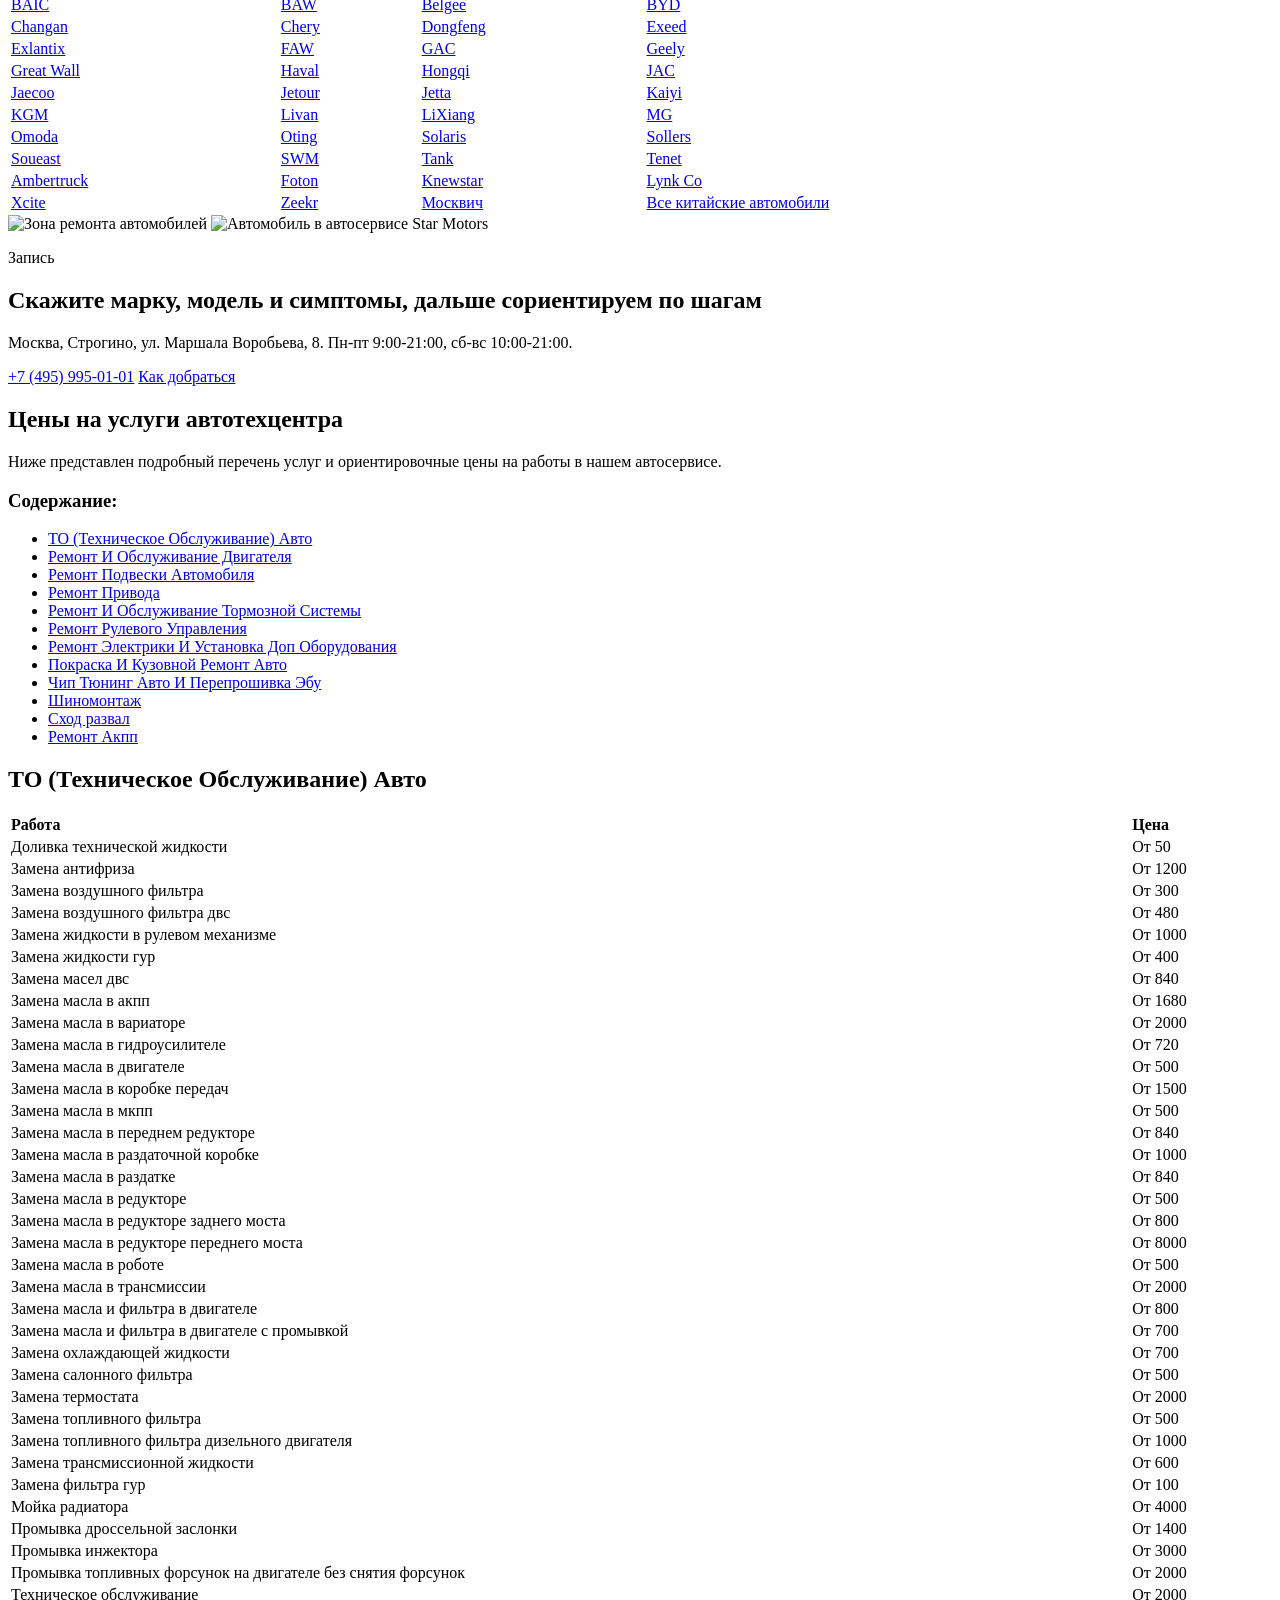
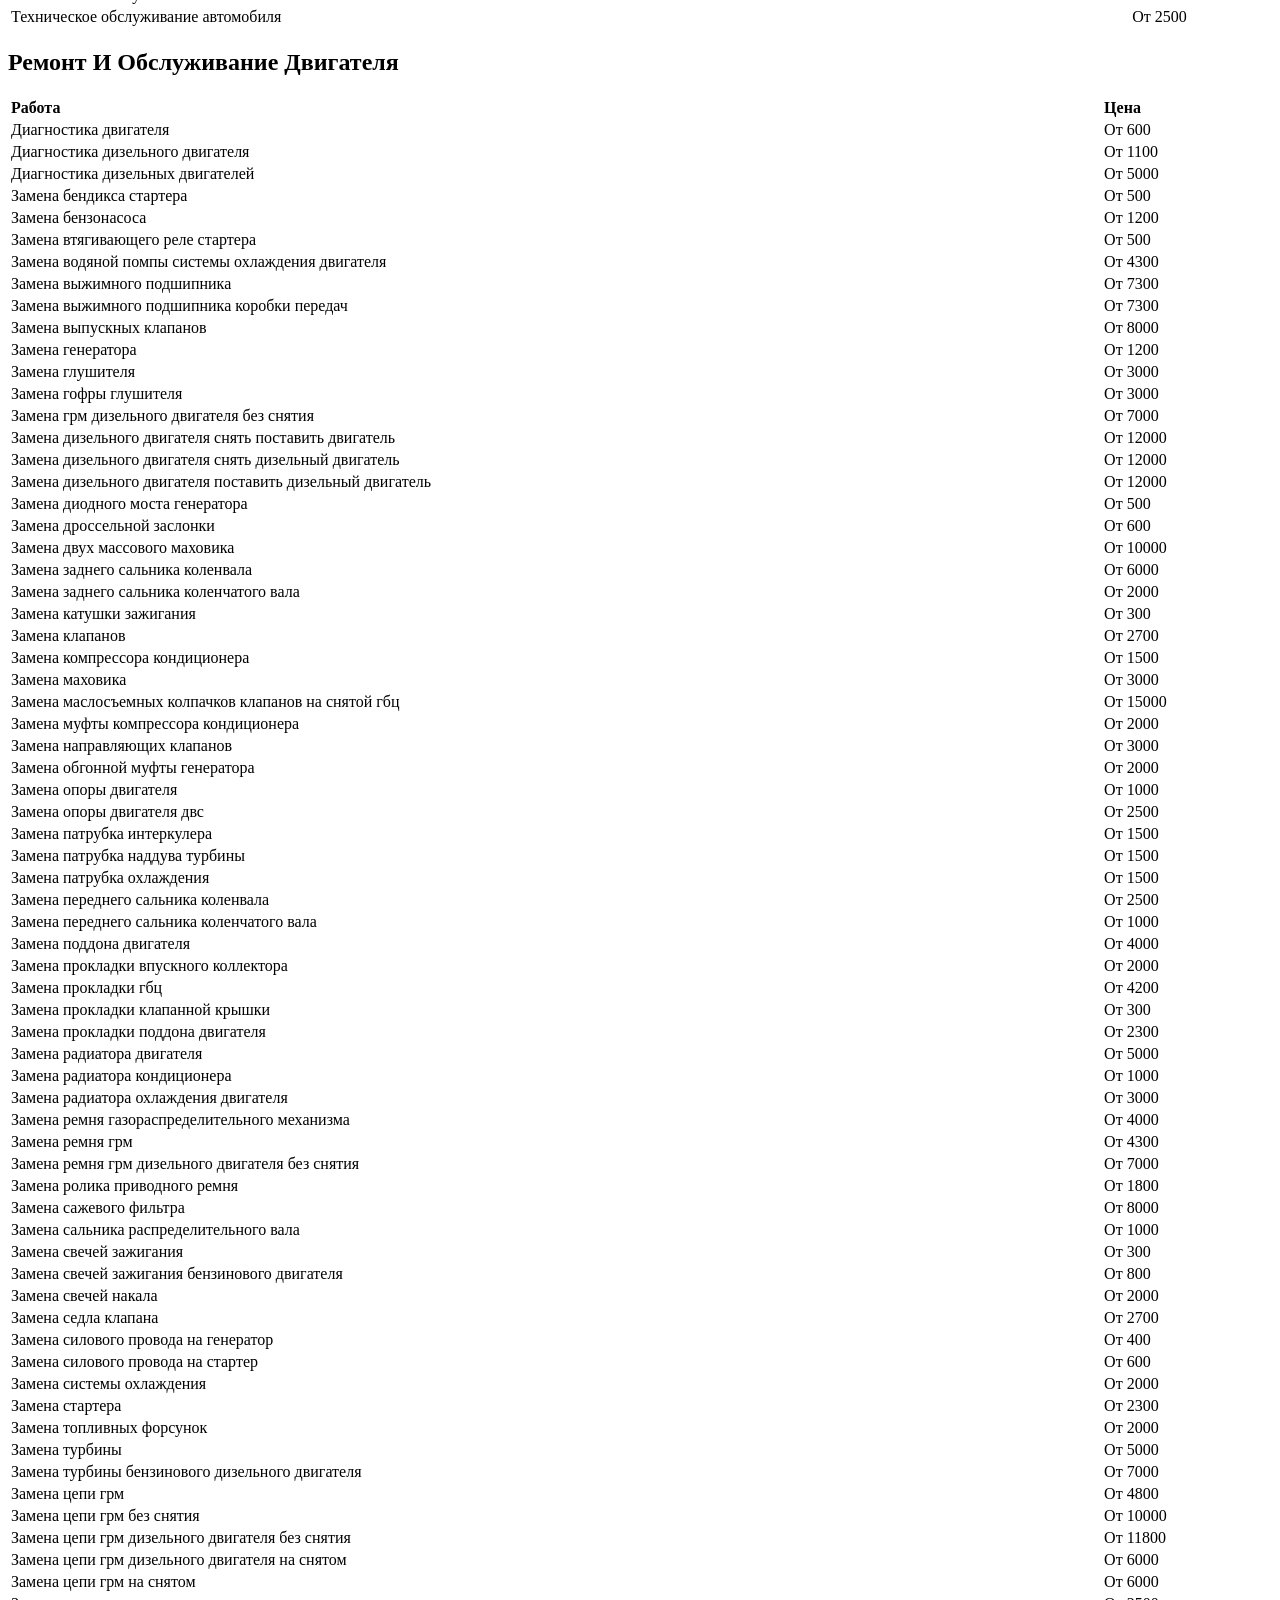
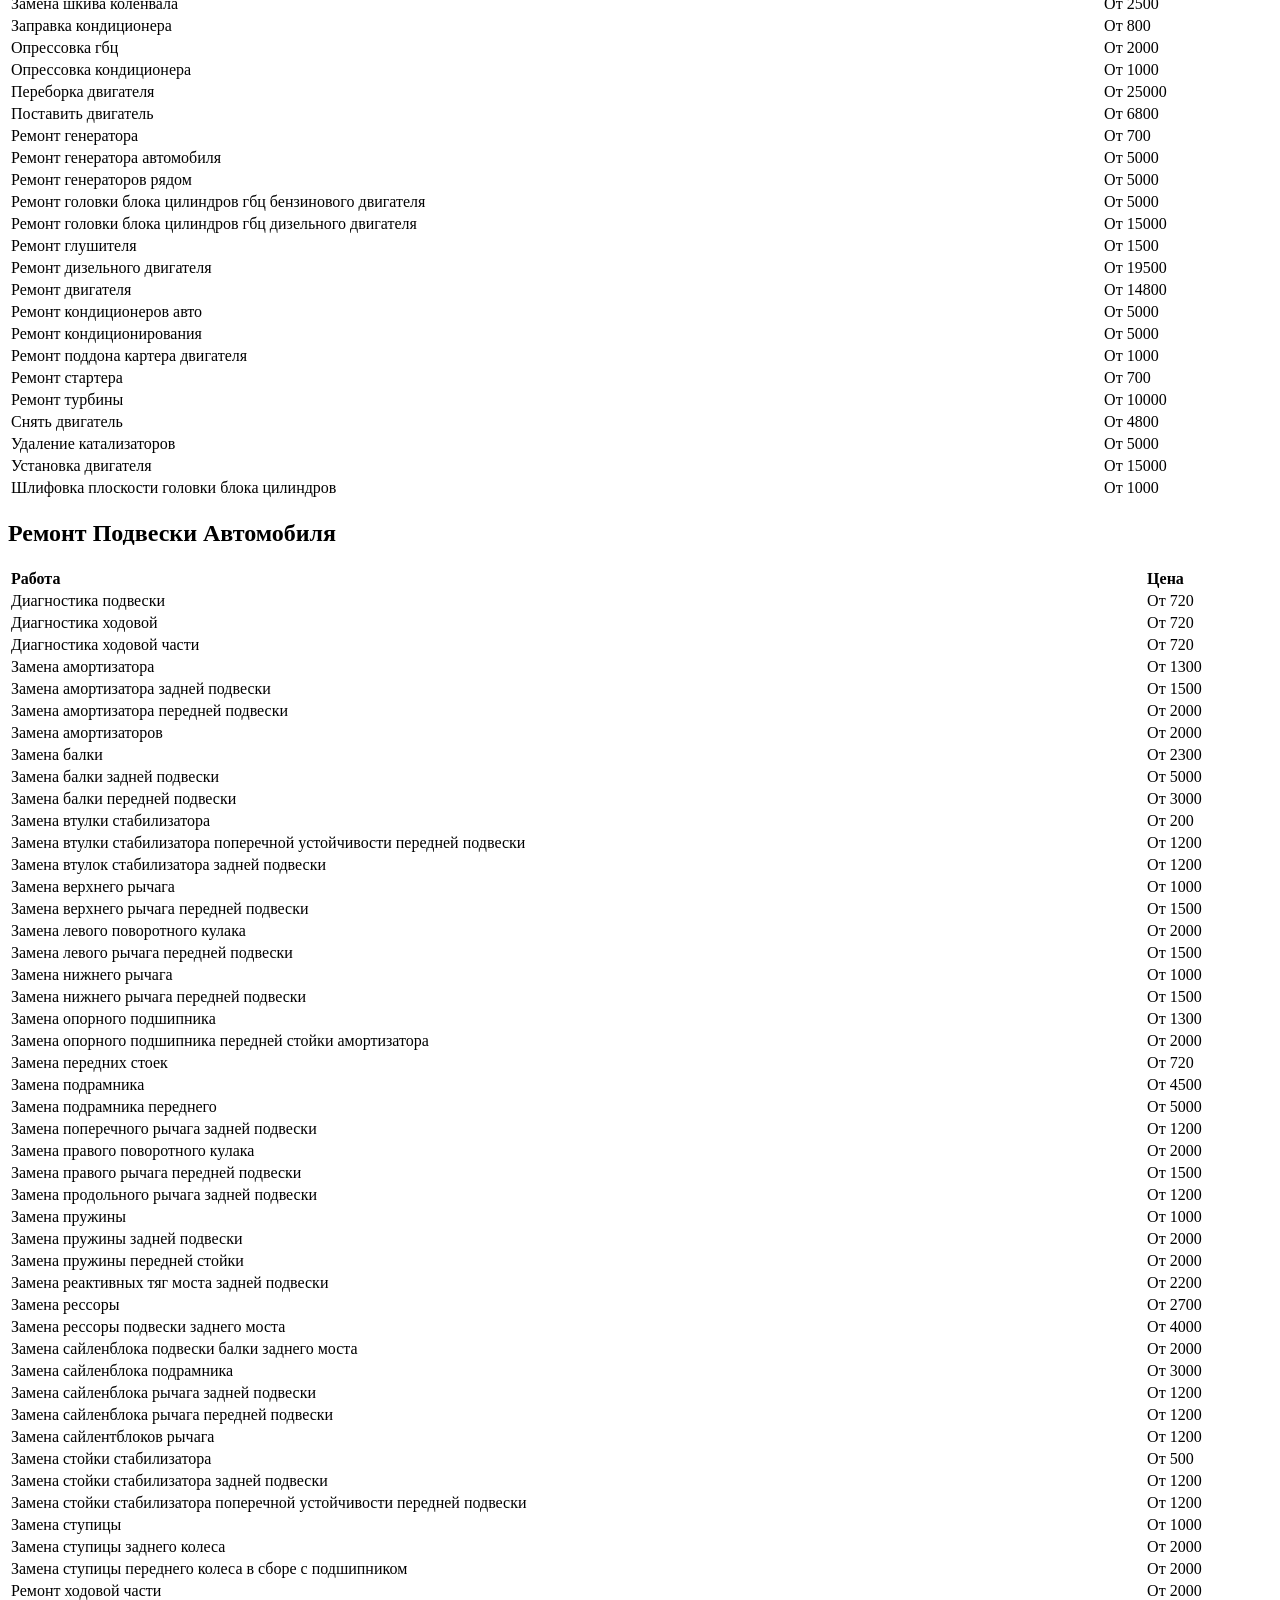
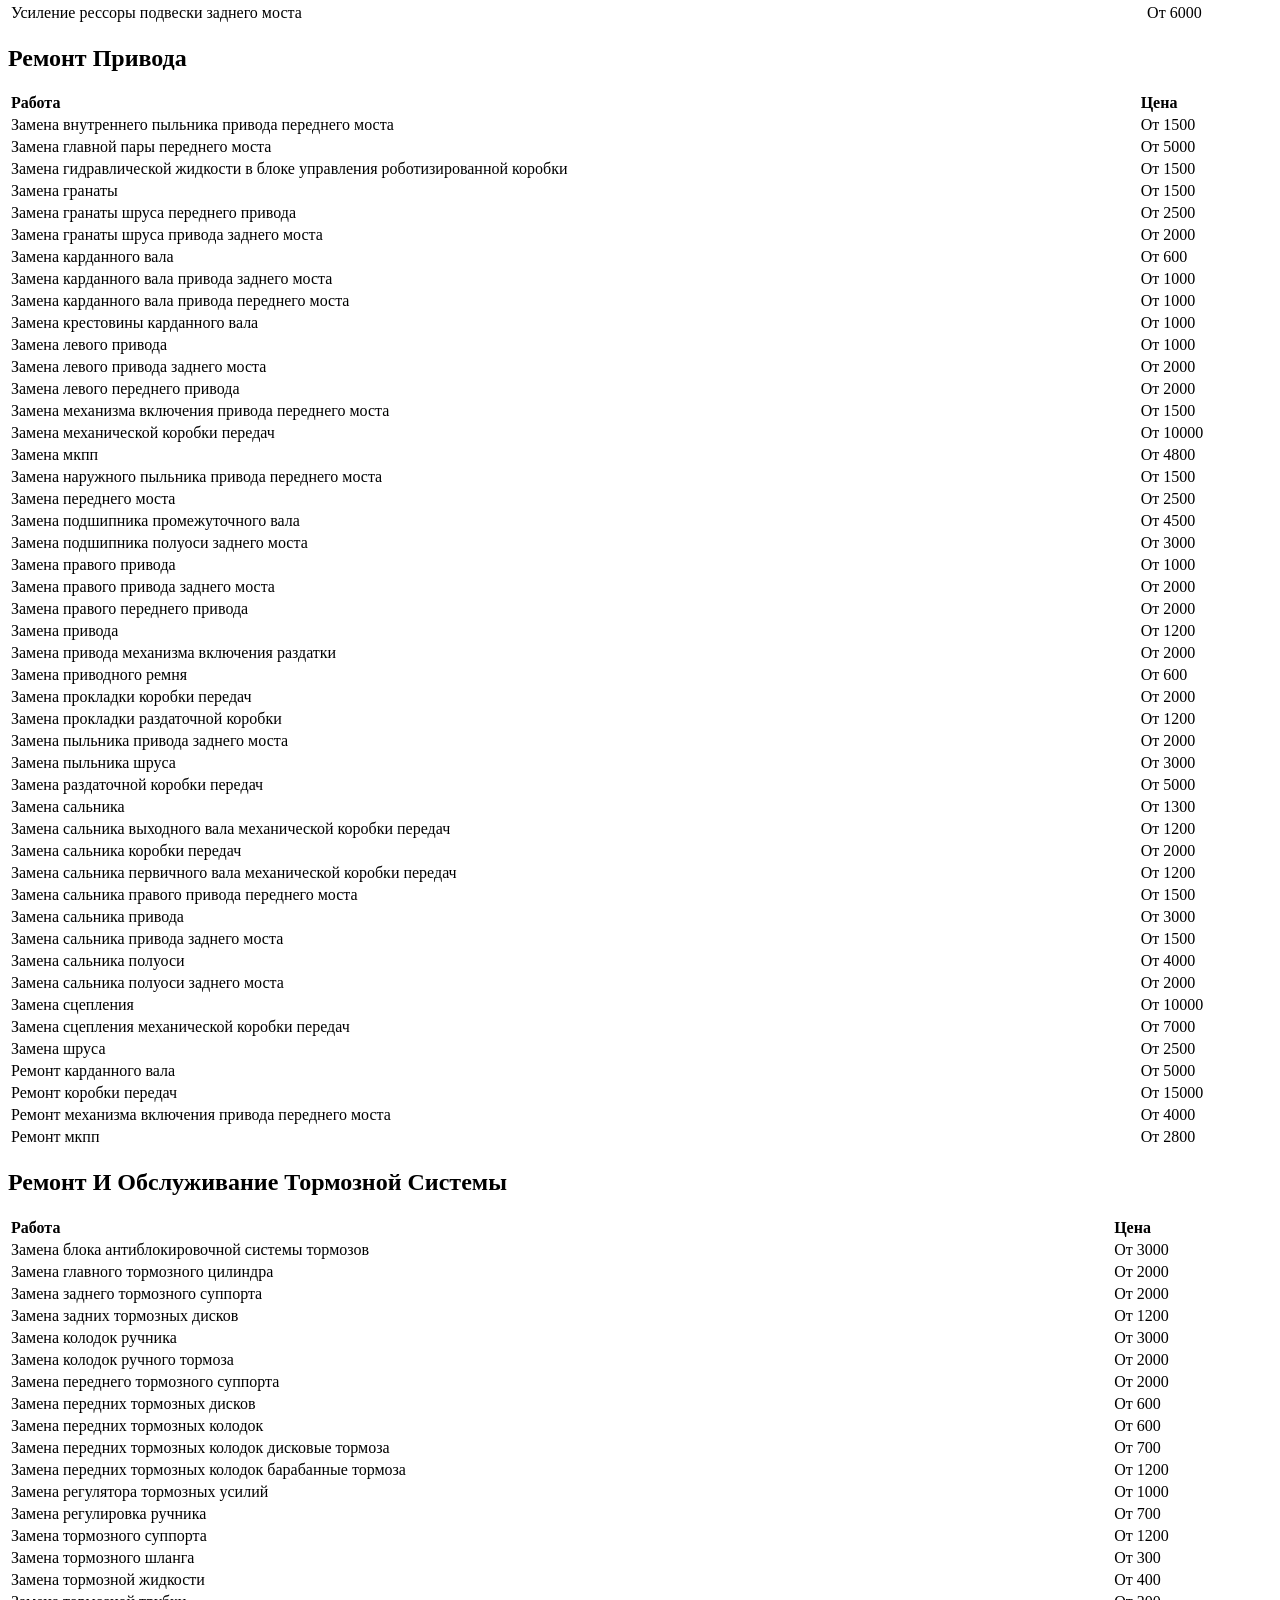
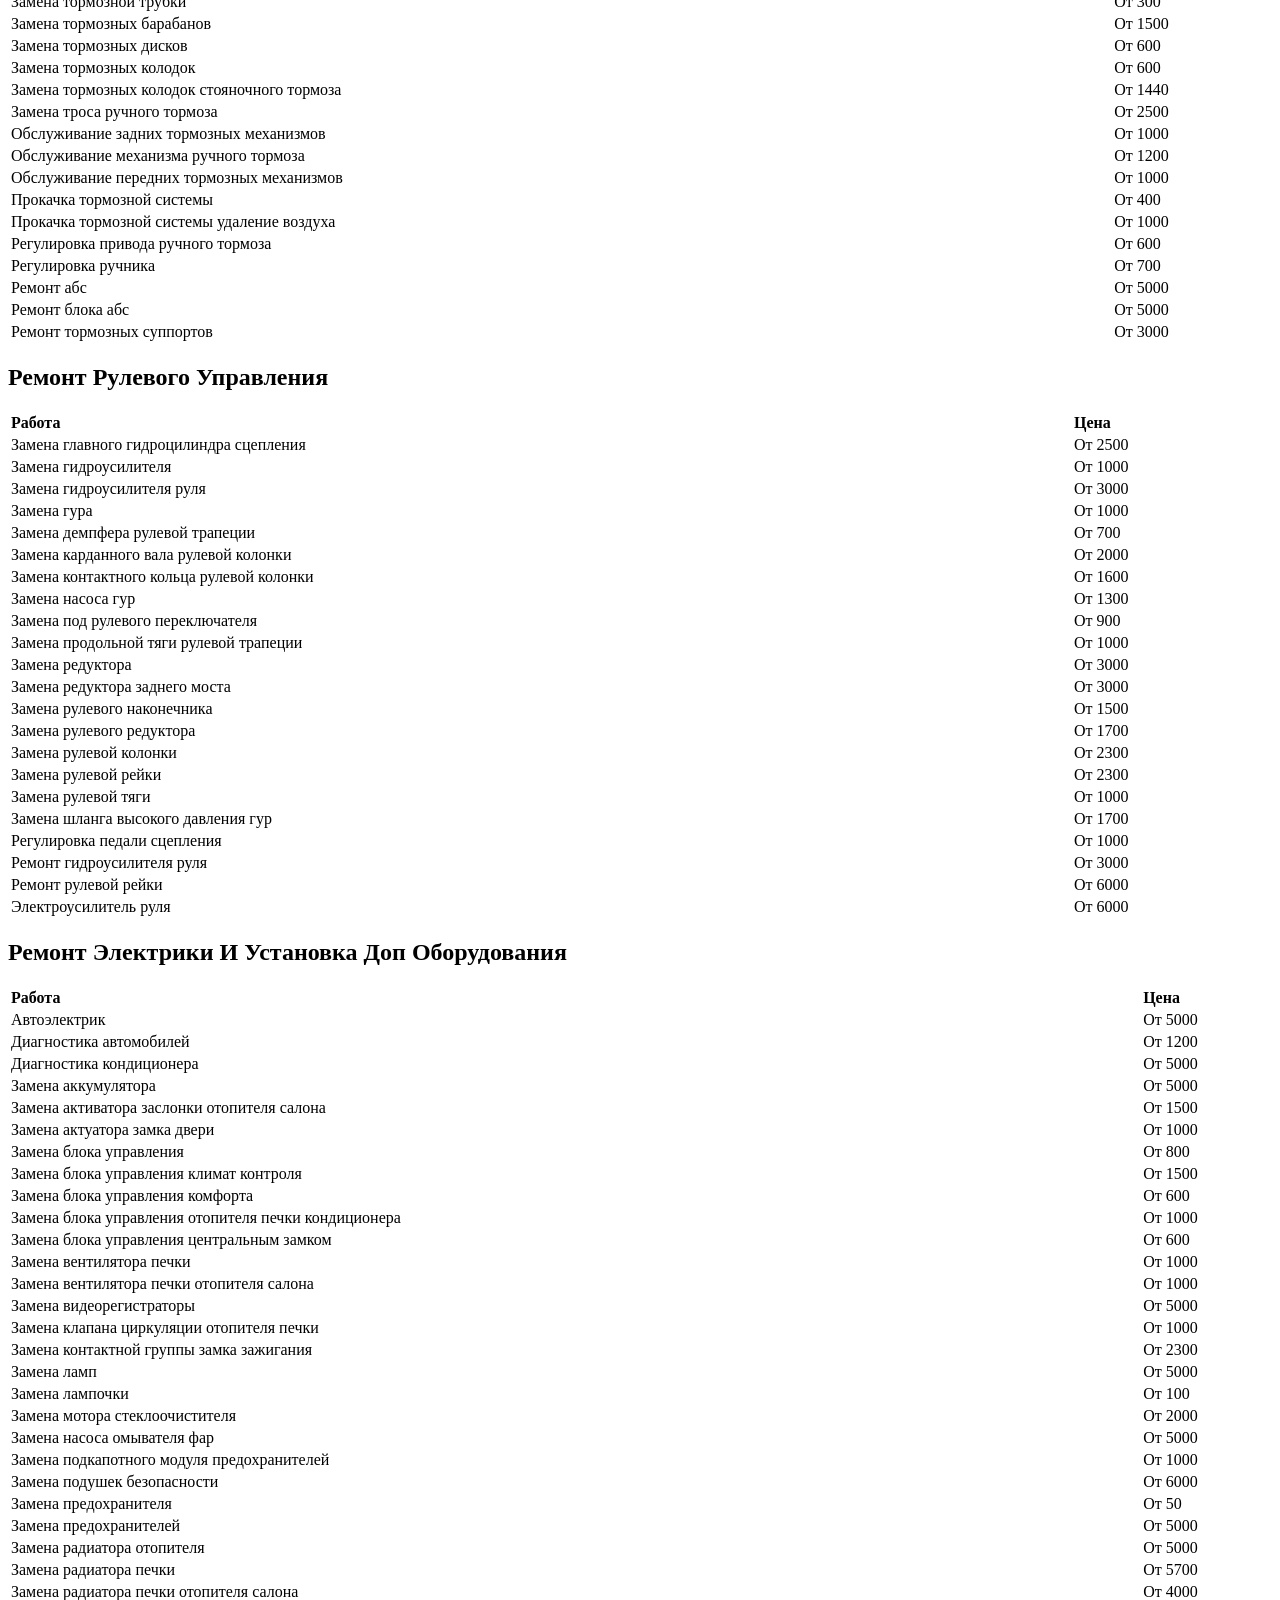
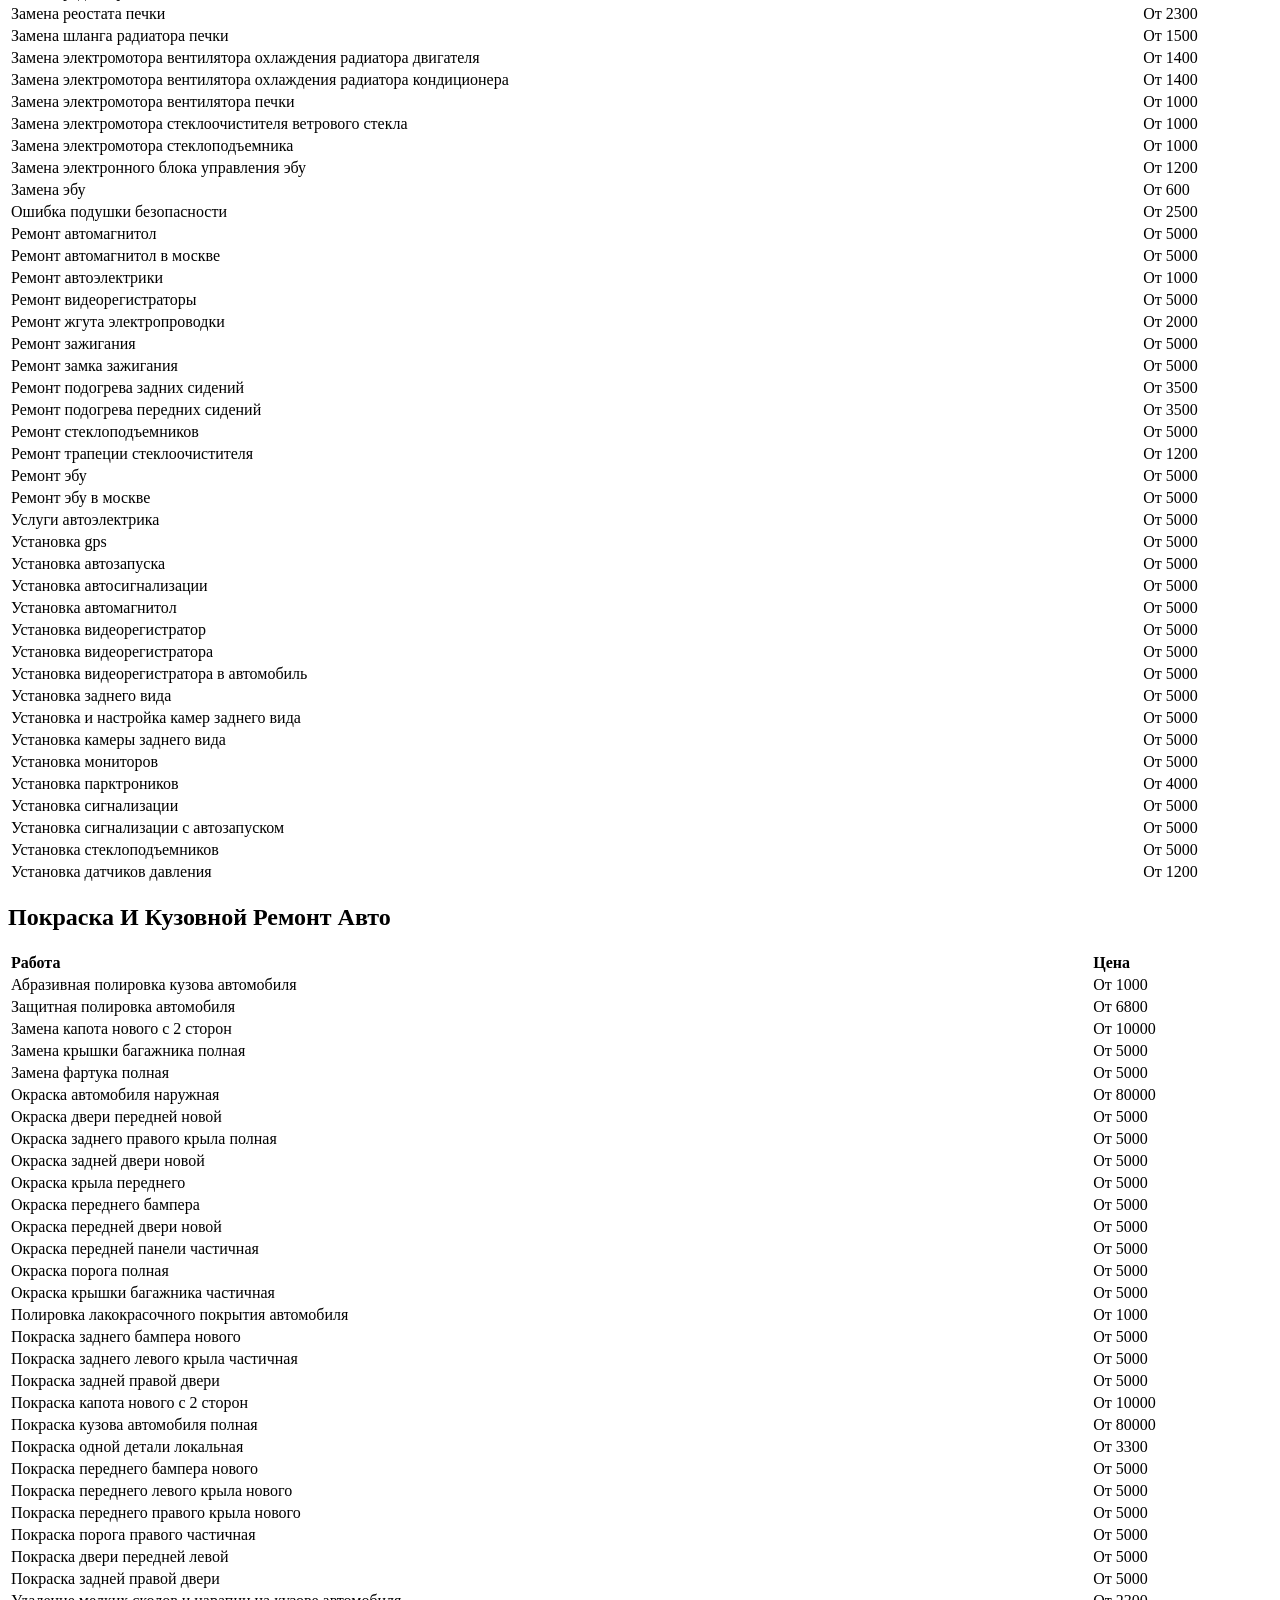
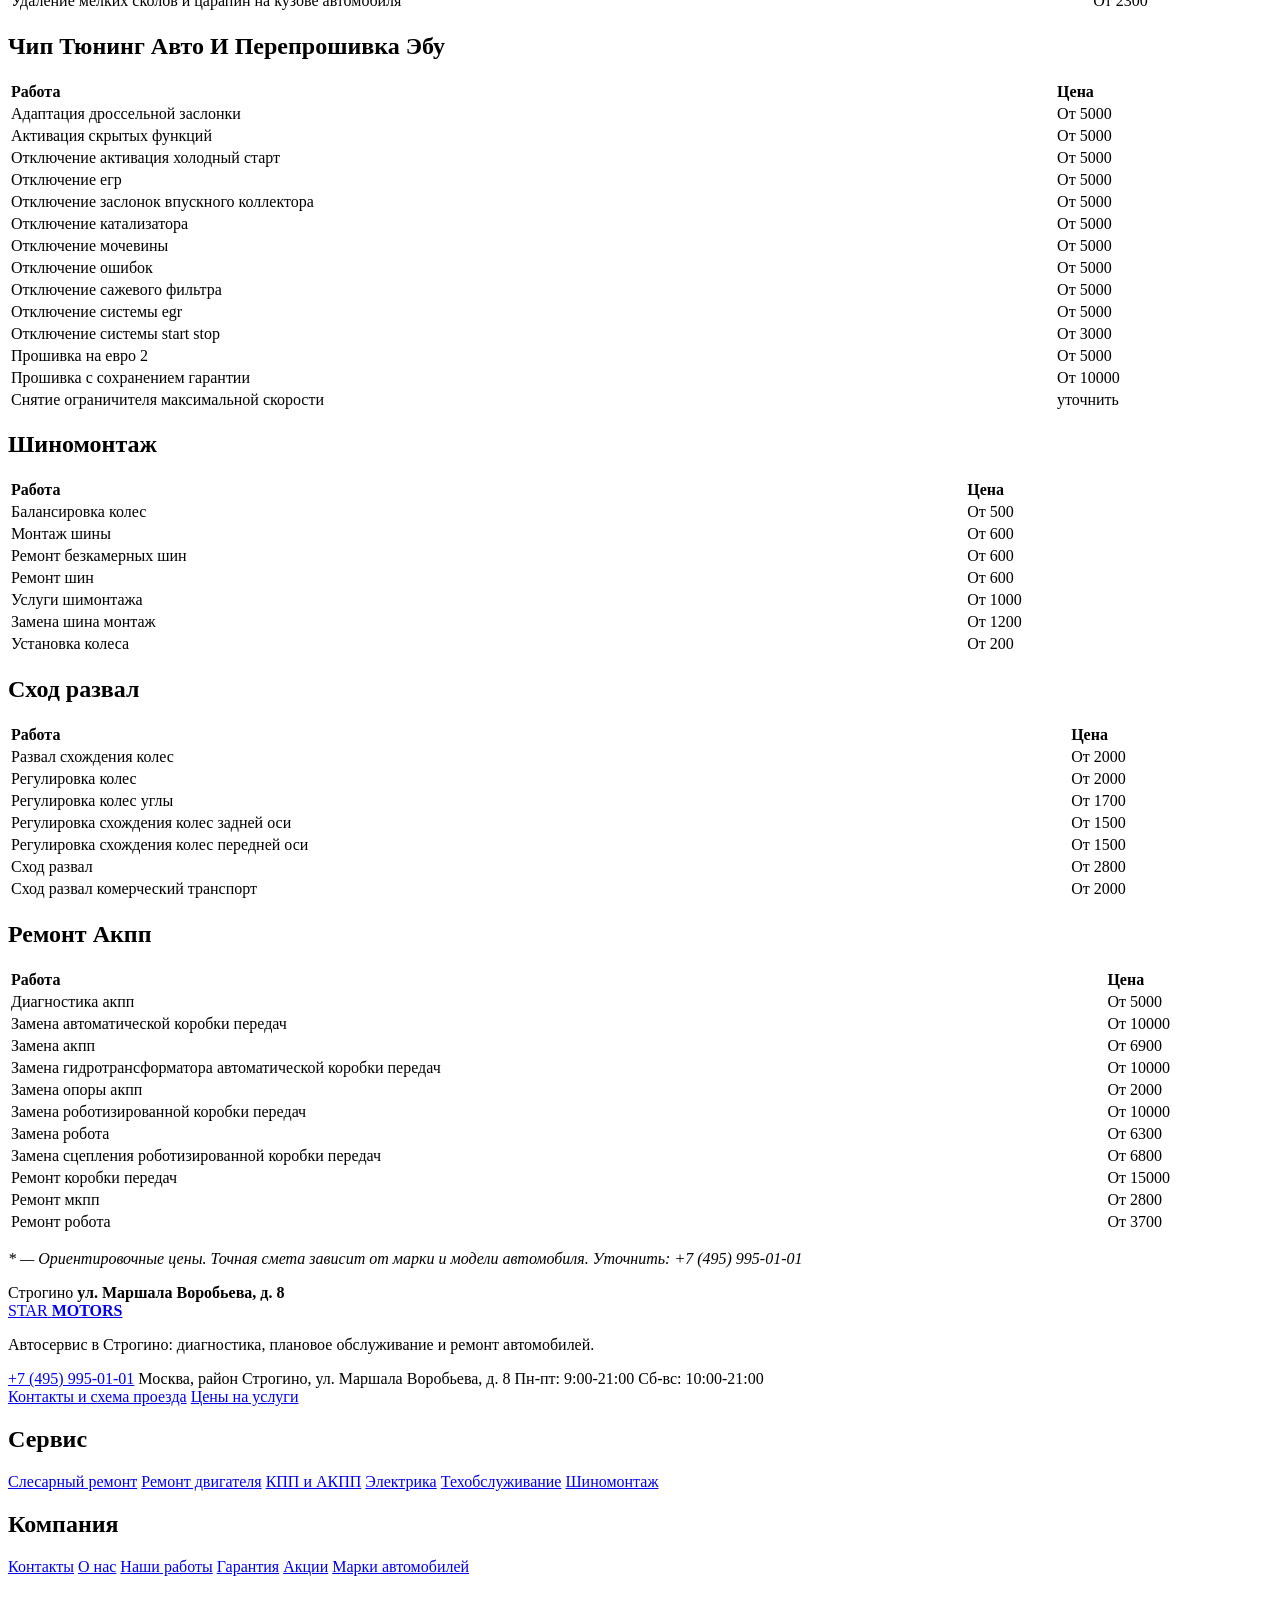
==== commit 2082e03e: "Use original Star Motors layout and theme CSS" ====
--- a/index.html
+++ b/index.html
@@ -1,138 +1,54 @@
 <!DOCTYPE html>
-<html lang="ru">
-  <head>
-    <meta charset="UTF-8" />
-    <meta name="viewport" content="width=device-width, initial-scale=1.0" />
-    <title>Star Motors — автосервис в Строгино</title>
-    <meta
-      name="description"
-      content="Star Motors — автосервис для иномарок и китайских автомобилей в Москве. ТО, диагностика, ремонт двигателя, КПП, подвески."
-    />
-    <link rel="icon" href="https://star-motors.ru/wp-content/themes/wordpost_new1/images/favicon.ico" />
-    <link rel="stylesheet" href="css/style.css" />
-  </head>
-  <body>
-    <header class="header">
-      <div class="container header__inner">
-        <a class="logo" href="#top">
-          <img id="logo-img" src="" alt="Star Motors" />
-        </a>
-        <nav class="nav" id="main-nav">
-          <a href="#catalog">Цены</a>
-          <a href="#reviews">Отзывы</a>
-          <a href="#photos">Фото</a>
-          <a href="#about">О нас</a>
-          <a href="#contacts">Контакты</a>
-        </nav>
-        <a class="header__phone" id="header-phone" href="tel:+74959950101"></a>
-        <button class="burger" id="burger" aria-label="Меню">
-          <span></span><span></span><span></span>
-        </button>
-      </div>
-    </header>
-
-    <main id="top">
-      <section class="hero">
-        <div class="container hero__grid">
-          <div class="hero__card">
-            <p class="hero__badge" id="hero-status">Открыто</p>
-            <h1 id="hero-title">Star Motors</h1>
-            <p class="hero__subtitle" id="hero-subtitle"></p>
-            <p class="hero__categories" id="hero-categories"></p>
-            <div class="hero__rating">
-              <span class="stars">★★★★★</span>
-              <strong id="hero-rating">4.7</strong>
-              <span id="hero-review-count">128 отзывов</span>
-              <span class="hero__maps">автосервис · Строгино</span>
-            </div>
-            <div class="hero__actions">
-              <a class="btn btn--primary" id="hero-phone-btn" href="tel:+74959950101">Позвонить</a>
-              <a class="btn btn--secondary" id="hero-prices-btn" href="#catalog">Посмотреть цены</a>
-              <a class="btn btn--ghost" id="hero-route-btn" href="#" target="_blank" rel="noopener">Как доехать</a>
-            </div>
-            <p class="hero__address" id="hero-address"></p>
-          </div>
-        </div>
-      </section>
-
-      <section class="section" id="catalog">
-        <div class="container">
-          <h2 class="section__title">Цены на услуги</h2>
-          <p class="section__note">Ориентировочные цены «от …». Точная смета зависит от марки и модели автомобиля.</p>
-          <div class="catalog-tabs" id="catalog-tabs"></div>
-          <div class="catalog-grid" id="catalog-grid"></div>
-        </div>
-      </section>
-
-      <section class="section section--gray" id="reviews">
-        <div class="container">
-          <div class="section__head">
-            <h2 class="section__title">Отзывы</h2>
-            <div class="rating-summary">
-              <strong id="reviews-rating">4.7</strong>
-              <span id="reviews-count">128 отзывов</span>
-            </div>
-          </div>
-          <div class="reviews-grid" id="reviews-grid"></div>
-        </div>
-      </section>
-
-      <section class="section" id="photos">
-        <div class="container">
-          <h2 class="section__title">Направления работ</h2>
-          <div class="photos-grid" id="photos-grid"></div>
-        </div>
-      </section>
-
-      <section class="section section--gray" id="about">
-        <div class="container">
-          <h2 class="section__title">О нас</h2>
-          <p class="about__lead" id="about-lead"></p>
-          <div class="features-grid" id="features-grid"></div>
-        </div>
-      </section>
-
-      <section class="section" id="contacts">
-        <div class="container contacts">
-          <div>
-            <h2 class="section__title">Контакты</h2>
-            <ul class="contacts__list">
-              <li><strong>Адрес:</strong> <span id="contacts-address"></span></li>
-              <li><strong>Телефон:</strong> <a id="contacts-phone" href="tel:+74959950101"></a></li>
-              <li><strong>Режим работы:</strong> <span id="contacts-schedule"></span></li>
-            </ul>
-          </div>
-          <div class="map-wrap">
-            <iframe
-              id="map-frame"
-              title="Карта — Star Motors"
-              loading="lazy"
-              referrerpolicy="no-referrer-when-downgrade"
-              allowfullscreen
-            ></iframe>
-          </div>
-        </div>
-      </section>
-    </main>
-
-    <footer class="footer">
-      <div class="container footer__inner">
-        <div>
-          <p id="legal-name"></p>
-          <p id="legal-ogrn"></p>
-          <p id="legal-inn"></p>
-        </div>
-        <p class="footer__note">Демо-копия сайта с AI-консультантом · данные с <a href="https://star-motors.ru/" target="_blank" rel="noopener">star-motors.ru</a></p>
-      </div>
-    </footer>
-
-    <script src="js/app.js"></script>
-    <script
-      src="js/chat-widget.js"
-      data-bot-id="star-motors"
-      data-api-url="https://chat-bot-api-lovat.vercel.app"
-      data-auto-open-ms="5000"
-      defer
-    ></script>
-  </body>
+<html lang="ru-RU">
+<head>
+  <meta charset="utf-8" />
+  <meta name="viewport" content="width=device-width, initial-scale=1" />
+  <title>Star Motors — автосервис в Строгино</title>
+  <meta name="description" content="Автосервис Star Motors — ремонт и ТО иномарок в Москве, Строгино." />
+  <link rel="icon" href="https://star-motors.ru/wp-content/themes/wordpost_new1/images/favicon.ico" />
+  <link rel="preconnect" href="https://fonts.googleapis.com" />
+  <link rel="preconnect" href="https://fonts.gstatic.com" crossorigin />
+  <link href="https://fonts.googleapis.com/css2?family=Exo+2:wght@300;400;600;700&display=swap" rel="stylesheet" />
+  <link rel="stylesheet" href="https://star-motors.ru/wp-content/cache/autoptimize/css/autoptimize_single_b2b463a5bdb73833be2a6afbc1843ddd.css" />
+  <link rel="stylesheet" href="css/demo.css" />
+</head>
+<body class="home wp-theme-wordpost_new1 wordpost" id="top">
+<header class="site-header"><div class="header-top"><div class="header-top-top"><div class="container"><div class="row"><div class="col-xs-9 col-sm-4 col-md-3 header-top-logo"><div class="wrapper"> <a href="#top"> <img src="https://star-motors.ru/wp-content/themes/wordpost_new1/img/logo-1.png"  /> автотехцентр столицы </a></div></div><div class="col-sm-8 col-md-9 hidden-xs header-top-info"><div class="header-mode hidden-sm"><div class="icon"><i class="fa fa-clock-o fa-fw" aria-hidden="true"></i></div><div class="content"> Пн-Пт: 09:<sup>00</sup>-21:<sup>00</sup><br> Сб-Вс: 10:<sup>00</sup>-21:<sup>00</sup></div></div><div class="header-address"><div class="icon"><i class="fa fa-map-marker fa-fw" aria-hidden="true"></i></div><div class="content"> Москва, район Строгино, ул.Маршала<br> <a href="https://star-motors.ru/kontakty/">Воробьева д. 8</a></div></div><div class="header-contacts"><div class="content"> <a href="tel:+74959950101"><i class="fa fa-phone fa-fw" aria-hidden="true"></i><b>+7 (495) 995-<span>01-01</span></b></a> <br> <button type="button" data-toggle="modal" data-target=".modal-callback">обратный звонок</button></div></div></div><div class="col-xs-3 visible-xs header-button"> <button type="button" class="main-menu-toggle"> <i class="fa fa-navicon fa-fw"></i> </button></div></div></div></div><div class="header-top-middle"><div class="container"><div class="row"><div class="col-xs-12 contacts text-center hidden-md hidden-lg"> Москва, район Строгино, ул. Маршала Воробьева, д. 8 <a href="tel:+74959950101"><b>+7 (495) 995-<span>01-01</span></b></a></div><div class="col-md-7 intro hidden-xs hidden-sm"><div class="sm-header-style-title">Автосервис Star Motors в Строгино</div><p>Мы не только проводим работу в полном соответствии с оговоренными задачами и сроками, но и выполняем все работы по ремонту качественно. Ремонт автомобиля выполняется ответственно и добросовестно, а результат приносит владелцу удовлетворение.</p> <a href="#catalog"><i class="fa fa-list-alt" aria-hidden="true"></i> Посмотреть прайс на услуги</a></div><div class="col-md-5 appointment hidden-xs hidden-sm"><div class="title text-center"><div class="sm-header-question-title">У вас есть вопрос по ремонту?</div> <span>Мы вам перезвоним</span></div><div class="form"><div class="wpcf7 no-js" id="wpcf7-f10252-o1" lang="ru-RU" dir="ltr" data-wpcf7-id="10252"><div class="screen-reader-response"><p role="status" aria-live="polite" aria-atomic="true"></p><ul></ul></div></div></div></div></div></div></div><div class="header-top-bottom"><div class="container"><div class="row"><div class="col-xs-6 visible-xs"> <button type="button" class="services-menu-toggle"> <i class="fa fa-car" aria-hidden="true"></i> </button></div><div class="col-xs-6 visible-xs"> <a class="price-link" href="#catalog">Прайс на услуги</a></div><div class="col-xs-12 col-md-8"><div class="main-menu"><ul><li><a href="https://star-motors.ru/o-nas/">О нас</a></li><li><a href="https://star-motors.ru/avto-2/">Ремонт авто</a></li><li><a href="https://star-motors.ru/gos-teh-osmotr/">Гос. тех. осмотр</a></li><li><a href="https://star-motors.ru/vykup-avto/">Вакансии</a></li><li><a href="https://star-motors.ru/avtozapchasti/">Автозапчасти</a></li><li><a href="https://star-motors.ru/nashi-raboty/">Наши работы</a></li><li><a href="#catalog">Цены</a></li><li><a href="https://star-motors.ru/kontakty/" class="accent">Контакты</a></li></ul></div></div><div class="col-xs-4 hidden-xs hidden-sm"><form method="get" action="#" class="search"> <input type="text" name="s" placeholder="Введите ключевое слово"/> <button type="submit"><i class="fa fa-search fa-fw" aria-hidden="true"></i></button></form></div></div></div></div></div><div class="header-bottom"><div class="container"><div class="menu-uslugi-container"><ul id="menu-uslugi" class="menu"><li id="menu-item-51" class="menu-item menu-item-type-post_type menu-item-object-page menu-item-has-children menu-item-51"><a href="https://star-motors.ru/kuzovnoj-remont/" class="menu-image-title-after menu-image-not-hovered"><img  width="126" height="126" src="https://star-motors.ru/wp-content/uploads/2016/07/1.png" alt="" decoding="async" /><span class="menu-image-title-after menu-image-title">Кузовной ремонт</span></a><ul class="sub-menu"><li id="menu-item-9526" class="menu-item menu-item-type-post_type menu-item-object-lending menu-item-9526"><a href="https://star-motors.ru/vosstanovlenie-avtomobilya-posle-avarij/">Восстановление автомобиля</a></li><li id="menu-item-9529" class="menu-item menu-item-type-post_type menu-item-object-lending menu-item-9529"><a href="https://star-motors.ru/zhestyanye-raboty-po-kuzovu/">Жестяные работы по кузову</a></li><li id="menu-item-9530" class="menu-item menu-item-type-post_type menu-item-object-lending menu-item-9530"><a href="https://star-motors.ru/zamena-stekol-avtomobilya/">Замена стекол автомобиля</a></li><li id="menu-item-9532" class="menu-item menu-item-type-post_type menu-item-object-lending menu-item-9532"><a href="https://star-motors.ru/lokalnyj-remont-avtomobilya/">Локальный ремонт</a></li><li id="menu-item-9535" class="menu-item menu-item-type-post_type menu-item-object-lending menu-item-9535"><a href="https://star-motors.ru/remont-bampera/">Ремонт бампера</a></li><li id="menu-item-9537" class="menu-item menu-item-type-post_type menu-item-object-lending menu-item-9537"><a href="https://star-motors.ru/remont-kapota-avtomobilya/">Ремонт капота автомобиля</a></li><li id="menu-item-9538" class="menu-item menu-item-type-post_type menu-item-object-lending menu-item-9538"><a href="https://star-motors.ru/remont-krylev-avtomobilya/">Ремонт крыльев автомобиля</a></li><li id="menu-item-9541" class="menu-item menu-item-type-post_type menu-item-object-lending menu-item-9541"><a href="https://star-motors.ru/remont-porogov/">Ремонт порогов</a></li><li id="menu-item-9545" class="menu-item menu-item-type-post_type menu-item-object-lending menu-item-9545"><a href="https://star-motors.ru/udalenie-carapin/">Удаление царапин</a></li></ul></li><li id="menu-item-52" class="menu-item menu-item-type-post_type menu-item-object-page menu-item-has-children menu-item-52"><a href="https://star-motors.ru/pokraska/" class="menu-image-title-after menu-image-not-hovered"><img  width="126" height="126" src="https://star-motors.ru/wp-content/uploads/2016/07/2.png" alt="" decoding="async" /><span class="menu-image-title-after menu-image-title">Покраска</span></a><ul class="sub-menu"><li id="menu-item-9625" class="menu-item menu-item-type-post_type menu-item-object-lending menu-item-9625"><a href="https://star-motors.ru/pokraska-kuzova/">Покраска кузова</a></li><li id="menu-item-9624" class="menu-item menu-item-type-post_type menu-item-object-lending menu-item-9624"><a href="https://star-motors.ru/pokraska-kryshi/">Покраска крыши</a></li><li id="menu-item-9626" class="menu-item menu-item-type-post_type menu-item-object-lending menu-item-9626"><a href="https://star-motors.ru/pokraska-dverej/">Покраска дверей</a></li><li id="menu-item-9627" class="menu-item menu-item-type-post_type menu-item-object-lending menu-item-9627"><a href="https://star-motors.ru/pokraska-kryla/">Покраска крыла</a></li><li id="menu-item-9628" class="menu-item menu-item-type-post_type menu-item-object-lending menu-item-9628"><a href="https://star-motors.ru/pokraska-kapota/">Покраска капота</a></li></ul></li><li id="menu-item-53" class="menu-item menu-item-type-post_type menu-item-object-page menu-item-has-children menu-item-53"><a href="https://star-motors.ru/remont-dvigatelya/" class="menu-image-title-after menu-image-not-hovered"><img  width="126" height="126" src="https://star-motors.ru/wp-content/uploads/2016/07/3.png" alt="" decoding="async" /><span class="menu-image-title-after menu-image-title">Ремонт двигателя</span></a><ul class="sub-menu"><li id="menu-item-232" class="menu-item menu-item-type-post_type menu-item-object-page menu-item-232"><a href="https://star-motors.ru/remont-dvigatelya/turbiny/">Турбины</a></li><li id="menu-item-233" class="menu-item menu-item-type-post_type menu-item-object-page menu-item-233"><a href="https://star-motors.ru/remont-dvigatelya/kapremont/">Капремонт</a></li><li id="menu-item-234" class="menu-item menu-item-type-post_type menu-item-object-page menu-item-234"><a href="https://star-motors.ru/remont-dvigatelya/remont-benzinovyx-dvigatelej/">Ремонт бензиновых двигателей</a></li><li id="menu-item-235" class="menu-item menu-item-type-post_type menu-item-object-page menu-item-235"><a href="https://star-motors.ru/remont-dvigatelya/remont-dizelnyx-dvigatelej/">Ремонт дизельных двигателей</a></li><li id="menu-item-236" class="menu-item menu-item-type-post_type menu-item-object-page menu-item-236"><a href="https://star-motors.ru/remont-dvigatelya/zamena-svechej/">Замена свечей</a></li><li id="menu-item-237" class="menu-item menu-item-type-post_type menu-item-object-page menu-item-237"><a href="https://star-motors.ru/remont-dvigatelya/zamena-remnya-i-cepi-grm/">Замена ремня и цепи ГРМ</a></li><li id="menu-item-2778" class="menu-item menu-item-type-post_type menu-item-object-page menu-item-2778"><a href="https://star-motors.ru/remont-dvigatelya/remont-forsunok/">Ремонт и замена форсунок</a></li><li id="menu-item-2773" class="menu-item menu-item-type-post_type menu-item-object-page menu-item-2773"><a href="https://star-motors.ru/remont-dvigatelya/remont-i-zamena-tnvd/">Ремонт и замена ТНВД</a></li><li id="menu-item-11644" class="menu-item menu-item-type-post_type menu-item-object-page menu-item-11644"><a href="https://star-motors.ru/remont-dvigatelya/zamena-napravlyayushhix-klapanov/">Замена направляющих клапанов</a></li><li id="menu-item-11645" class="menu-item menu-item-type-post_type menu-item-object-page menu-item-11645"><a href="https://star-motors.ru/remont-dvigatelya/zamena-klapanov-ot-2700r/">Замена клапанов</a></li></ul></li><li id="menu-item-54" class="menu-item menu-item-type-post_type menu-item-object-page menu-item-has-children menu-item-54"><a href="https://star-motors.ru/remont-kppakpp/" class="menu-image-title-after menu-image-not-hovered"><img  width="126" height="126" src="https://star-motors.ru/wp-content/uploads/2016/07/4.png" alt="" decoding="async" /><span class="menu-image-title-after menu-image-title">Ремонт КПП, АКПП</span></a><ul class="sub-menu"><li id="menu-item-1679" class="menu-item menu-item-type-post_type menu-item-object-page menu-item-1679"><a href="https://star-motors.ru/remont-kppakpp/akpp/">АКПП</a></li><li id="menu-item-11698" class="menu-item menu-item-type-custom menu-item-object-custom menu-item-11698"><a href="https://star-motors.ru/remont-kppakpp/zamena-masla-akpp/">Замена масла АКПП, ДСГ</a></li><li id="menu-item-238" class="menu-item menu-item-type-post_type menu-item-object-page menu-item-238"><a href="https://star-motors.ru/remont-kppakpp/sceplenie/">Сцепление</a></li><li id="menu-item-239" class="menu-item menu-item-type-post_type menu-item-object-page menu-item-239"><a href="https://star-motors.ru/remont-kppakpp/remont-shrusov/">Замена ШРУСов</a></li><li id="menu-item-240" class="menu-item menu-item-type-post_type menu-item-object-page menu-item-240"><a href="https://star-motors.ru/remont-kppakpp/variatory/">Вариаторы</a></li><li id="menu-item-241" class="menu-item menu-item-type-post_type menu-item-object-page menu-item-241"><a href="https://star-motors.ru/remont-kppakpp/remont-razdatochnoj-korobki/">Ремонт раздаточной коробки</a></li><li id="menu-item-242" class="menu-item menu-item-type-post_type menu-item-object-page menu-item-242"><a href="https://star-motors.ru/remont-kppakpp/remont-differenciala/">Ремонт дифференциала</a></li><li id="menu-item-243" class="menu-item menu-item-type-post_type menu-item-object-page menu-item-243"><a href="https://star-motors.ru/remont-kppakpp/remont-mostov/">Ремонт мостов</a></li></ul></li><li id="menu-item-55" class="menu-item menu-item-type-post_type menu-item-object-page menu-item-has-children menu-item-55"><a href="https://star-motors.ru/slesarnyj-remont/" class="menu-image-title-after menu-image-not-hovered"><img  width="126" height="126" src="https://star-motors.ru/wp-content/uploads/2016/07/5.png" alt="" decoding="async" /><span class="menu-image-title-after menu-image-title">Слесарный ремонт</span></a><ul class="sub-menu"><li id="menu-item-256" class="menu-item menu-item-type-post_type menu-item-object-page menu-item-has-children menu-item-256"><a href="https://star-motors.ru/slesarnyj-remont/xodovaya-sistema/">Ходовая система</a><ul class="sub-menu"><li id="menu-item-1694" class="menu-item menu-item-type-post_type menu-item-object-page menu-item-1694"><a href="https://star-motors.ru/slesarnyj-remont/xodovaya-sistema/podveski/sxod-razval/">Сход развал</a></li><li id="menu-item-322" class="menu-item menu-item-type-post_type menu-item-object-page menu-item-322"><a href="https://star-motors.ru/slesarnyj-remont/xodovaya-sistema/podveski/">Подвески</a></li><li id="menu-item-323" class="menu-item menu-item-type-post_type menu-item-object-page menu-item-323"><a href="https://star-motors.ru/slesarnyj-remont/xodovaya-sistema/sharovye-opory/">Шаровые опоры</a></li><li id="menu-item-324" class="menu-item menu-item-type-post_type menu-item-object-page menu-item-324"><a href="https://star-motors.ru/slesarnyj-remont/xodovaya-sistema/remont-pruzhin/">Замена пружин</a></li><li id="menu-item-326" class="menu-item menu-item-type-post_type menu-item-object-page menu-item-326"><a href="https://star-motors.ru/slesarnyj-remont/xodovaya-sistema/amortizatory/">Амортизаторы</a></li></ul></li><li id="menu-item-257" class="menu-item menu-item-type-post_type menu-item-object-page menu-item-has-children menu-item-257"><a href="https://star-motors.ru/slesarnyj-remont/tormoznaya-sistema/">Тормозная система</a><ul class="sub-menu"><li id="menu-item-2808" class="menu-item menu-item-type-post_type menu-item-object-page menu-item-2808"><a href="https://star-motors.ru/remont-dvigatelya/remont-supporta/">Ремонт суппорта</a></li><li id="menu-item-328" class="menu-item menu-item-type-post_type menu-item-object-page menu-item-328"><a href="https://star-motors.ru/slesarnyj-remont/tormoznaya-sistema/glavnyj-cilindr/">Главный цилиндр</a></li><li id="menu-item-329" class="menu-item menu-item-type-post_type menu-item-object-page menu-item-329"><a href="https://star-motors.ru/slesarnyj-remont/tormoznaya-sistema/vakuumnyj-usilitel/">Вакуумный усилитель</a></li><li id="menu-item-331" class="menu-item menu-item-type-post_type menu-item-object-page menu-item-331"><a href="https://star-motors.ru/slesarnyj-remont/tormoznaya-sistema/zamena-kolodok/">Замена колодок</a></li><li id="menu-item-332" class="menu-item menu-item-type-post_type menu-item-object-page menu-item-332"><a href="https://star-motors.ru/slesarnyj-remont/tormoznaya-sistema/zamena-tormoznoj-zhidkosti/">Замена тормозной жидкости</a></li></ul></li><li id="menu-item-258" class="menu-item menu-item-type-post_type menu-item-object-page menu-item-has-children menu-item-258"><a href="https://star-motors.ru/slesarnyj-remont/vyxlopnaya-sistema/">Выхлопная система</a><ul class="sub-menu"><li id="menu-item-333" class="menu-item menu-item-type-post_type menu-item-object-page menu-item-333"><a href="https://star-motors.ru/slesarnyj-remont/vyxlopnaya-sistema/vypusknoj-kollektor/">Выпускной коллектор</a></li><li id="menu-item-334" class="menu-item menu-item-type-post_type menu-item-object-page menu-item-334"><a href="https://star-motors.ru/slesarnyj-remont/vyxlopnaya-sistema/priemnaya-truba/">Приемная труба</a></li><li id="menu-item-335" class="menu-item menu-item-type-post_type menu-item-object-page menu-item-335"><a href="https://star-motors.ru/slesarnyj-remont/vyxlopnaya-sistema/katalizator/">Катализатор</a></li><li id="menu-item-336" class="menu-item menu-item-type-post_type menu-item-object-page menu-item-336"><a href="https://star-motors.ru/slesarnyj-remont/vyxlopnaya-sistema/glushitel/">Глушитель</a></li><li id="menu-item-337" class="menu-item menu-item-type-post_type menu-item-object-page menu-item-337"><a href="https://star-motors.ru/slesarnyj-remont/vyxlopnaya-sistema/soedinitelnye-elementy/">Соединительные элементы</a></li></ul></li><li id="menu-item-259" class="menu-item menu-item-type-post_type menu-item-object-page menu-item-has-children menu-item-259"><a href="https://star-motors.ru/slesarnyj-remont/oxlazhdeniya-sistema/">Система охлаждения</a><ul class="sub-menu"><li id="menu-item-338" class="menu-item menu-item-type-post_type menu-item-object-page menu-item-338"><a href="https://star-motors.ru/slesarnyj-remont/oxlazhdeniya-sistema/radiator/">Радиатор</a></li><li id="menu-item-339" class="menu-item menu-item-type-post_type menu-item-object-page menu-item-339"><a href="https://star-motors.ru/slesarnyj-remont/oxlazhdeniya-sistema/termostat/">Термостат</a></li><li id="menu-item-340" class="menu-item menu-item-type-post_type menu-item-object-page menu-item-340"><a href="https://star-motors.ru/slesarnyj-remont/oxlazhdeniya-sistema/ventilyator/">Вентилятор</a></li><li id="menu-item-341" class="menu-item menu-item-type-post_type menu-item-object-page menu-item-341"><a href="https://star-motors.ru/slesarnyj-remont/oxlazhdeniya-sistema/shlangi-i-bachki/">Шланги и бачки</a></li><li id="menu-item-342" class="menu-item menu-item-type-post_type menu-item-object-page menu-item-342"><a href="https://star-motors.ru/slesarnyj-remont/oxlazhdeniya-sistema/kondicionery/">Кондиционеры</a></li><li id="menu-item-2782" class="menu-item menu-item-type-post_type menu-item-object-page menu-item-2782"><a href="https://star-motors.ru/slesarnyj-remont/oxlazhdeniya-sistema/remont-klimat-kontrolya/">Климат контроль</a></li></ul></li><li id="menu-item-260" class="menu-item menu-item-type-post_type menu-item-object-page menu-item-has-children menu-item-260"><a href="https://star-motors.ru/slesarnyj-remont/toplivnaya-sistema/">Топливная система</a><ul class="sub-menu"><li id="menu-item-344" class="menu-item menu-item-type-post_type menu-item-object-page menu-item-344"><a href="https://star-motors.ru/slesarnyj-remont/toplivnaya-sistema/inzhektor/">Инжектор</a></li><li id="menu-item-345" class="menu-item menu-item-type-post_type menu-item-object-page menu-item-345"><a href="https://star-motors.ru/slesarnyj-remont/toplivnaya-sistema/karbyurator/">Карбюратор</a></li><li id="menu-item-346" class="menu-item menu-item-type-post_type menu-item-object-page menu-item-346"><a href="https://star-motors.ru/slesarnyj-remont/toplivnaya-sistema/toplivoprovod/">Топливопровод</a></li><li id="menu-item-347" class="menu-item menu-item-type-post_type menu-item-object-page menu-item-347"><a href="https://star-motors.ru/slesarnyj-remont/toplivnaya-sistema/toplivnyj-filtr/">Топливный фильтр</a></li><li id="menu-item-348" class="menu-item menu-item-type-post_type menu-item-object-page menu-item-348"><a href="https://star-motors.ru/slesarnyj-remont/toplivnaya-sistema/toplivnyj-nasos/">Топливный насос</a></li></ul></li><li id="menu-item-261" class="menu-item menu-item-type-post_type menu-item-object-page menu-item-has-children menu-item-261"><a href="https://star-motors.ru/slesarnyj-remont/rulevaya-sistema/">Рулевая система</a><ul class="sub-menu"><li id="menu-item-350" class="menu-item menu-item-type-post_type menu-item-object-page menu-item-350"><a href="https://star-motors.ru/slesarnyj-remont/rulevaya-sistema/gidrousilitel-gur/">Гидроусилитель (ГУР)</a></li><li id="menu-item-351" class="menu-item menu-item-type-post_type menu-item-object-page menu-item-351"><a href="https://star-motors.ru/slesarnyj-remont/rulevaya-sistema/elektrousilitel-eur/">Электроусилитель (ЭУР)</a></li><li id="menu-item-352" class="menu-item menu-item-type-post_type menu-item-object-page menu-item-352"><a href="https://star-motors.ru/slesarnyj-remont/rulevaya-sistema/rulevye-rejki/">Рулевые рейки</a></li></ul></li><li id="menu-item-2506" class="menu-item menu-item-type-post_type menu-item-object-page menu-item-has-children menu-item-2506"><a href="https://star-motors.ru/dop-oborudovanie-s/">Доп оборудование</a><ul class="sub-menu"><li id="menu-item-2521" class="menu-item menu-item-type-post_type menu-item-object-page menu-item-2521"><a href="https://star-motors.ru/elektrika/ustanovka-signalizacij/" title="Установка сигналиаций в москве, строгино">Установка сигнализаций</a></li><li id="menu-item-2519" class="menu-item menu-item-type-post_type menu-item-object-page menu-item-2519"><a href="https://star-motors.ru/elektrika/ustanovka-gsm-signalizacii/" title="GSM-сигнализации в москве">Установка GSM-сигнализации</a></li><li id="menu-item-2522" class="menu-item menu-item-type-post_type menu-item-object-page menu-item-2522"><a href="https://star-motors.ru/elektrika/ustanovka-parktronikov/" title="Установка парктроников передних и задних парктроникв">Установка парктроников</a></li><li id="menu-item-2520" class="menu-item menu-item-type-post_type menu-item-object-page menu-item-2520"><a href="https://star-motors.ru/elektrika/montazh-audioapparatury/" title="Установка сабвуферов, усилителей, антен, колонок, авто магнитол.">Монтаж аудиоаппаратуры</a></li><li id="menu-item-2507" class="menu-item menu-item-type-post_type menu-item-object-page menu-item-2507"><a href="https://star-motors.ru/ustanovka-remnej-bezopasnosti/">Установка ремней безопасности</a></li><li id="menu-item-4382" class="menu-item menu-item-type-post_type menu-item-object-page menu-item-4382"><a href="https://star-motors.ru/slesarnyj-remont/ustanovka-avtozapuska-na-mersedes/">Автозапуск мерседес</a></li><li id="menu-item-4381" class="menu-item menu-item-type-post_type menu-item-object-page menu-item-4381"><a href="https://star-motors.ru/4345-2/">Шумоизоляция авто</a></li></ul></li></ul></li><li id="menu-item-60" class="menu-item menu-item-type-post_type menu-item-object-page menu-item-has-children menu-item-60"><a href="https://star-motors.ru/elektrika/" class="menu-image-title-after menu-image-not-hovered"><img  width="126" height="126" src="https://star-motors.ru/wp-content/uploads/2016/07/6.png" alt="" decoding="async" /><span class="menu-image-title-after menu-image-title">Электрика</span></a><ul class="sub-menu"><li id="menu-item-1602" class="menu-item menu-item-type-post_type menu-item-object-page menu-item-1602"><a href="https://star-motors.ru/elektrika/kompyuternaya-diagnostika/">Компьютерная диагностика</a></li><li id="menu-item-353" class="menu-item menu-item-type-post_type menu-item-object-page menu-item-353"><a href="https://star-motors.ru/elektrika/diagnostika-elektrooborudovaniya/">Диагностика электрики</a></li><li id="menu-item-354" class="menu-item menu-item-type-post_type menu-item-object-page menu-item-354"><a href="https://star-motors.ru/elektrika/akkumulyator/">Аккумулятор</a></li><li id="menu-item-355" class="menu-item menu-item-type-post_type menu-item-object-page menu-item-355"><a href="https://star-motors.ru/elektrika/starter/">Стартер</a></li><li id="menu-item-357" class="menu-item menu-item-type-post_type menu-item-object-page menu-item-357"><a href="https://star-motors.ru/elektrika/sistema-zazhiganiya/">Система зажигания</a></li><li id="menu-item-358" class="menu-item menu-item-type-post_type menu-item-object-page menu-item-358"><a href="https://star-motors.ru/elektrika/elektrodvigateli/">Электродвигатели</a></li><li id="menu-item-359" class="menu-item menu-item-type-post_type menu-item-object-page menu-item-359"><a href="https://star-motors.ru/elektrika/generator/">Генератор</a></li><li id="menu-item-360" class="menu-item menu-item-type-post_type menu-item-object-page menu-item-360"><a href="https://star-motors.ru/elektrika/montazh-audioapparatury/">Монтаж аудиоаппаратуры</a></li><li id="menu-item-362" class="menu-item menu-item-type-post_type menu-item-object-page menu-item-362"><a href="https://star-motors.ru/elektrika/ustanovka-parktronikov/">Установка парктроников</a></li><li id="menu-item-363" class="menu-item menu-item-type-post_type menu-item-object-page menu-item-363"><a href="https://star-motors.ru/elektrika/svetovoe-oborudovanie/">Световое оборудование</a></li><li id="menu-item-361" class="menu-item menu-item-type-post_type menu-item-object-page menu-item-361"><a href="https://star-motors.ru/elektrika/ustanovka-signalizacij/">Установка сигнализаций</a></li><li id="menu-item-2086" class="menu-item menu-item-type-post_type menu-item-object-page menu-item-2086"><a href="https://star-motors.ru/elektrika/ustanovka-gsm-signalizacii/">Установка GSM-сигнализации</a></li></ul></li><li id="menu-item-1249" class="menu-item menu-item-type-post_type menu-item-object-page menu-item-1249"><a href="https://star-motors.ru/shinomontaj/" class="menu-image-title-after menu-image-not-hovered"><img  width="126" height="126" src="https://star-motors.ru/wp-content/uploads/2016/07/7.png" alt="" decoding="async" /><span class="menu-image-title-after menu-image-title">Шиномонтаж</span></a></li><li id="menu-item-61" class="menu-item menu-item-type-post_type menu-item-object-page menu-item-61"><a href="https://star-motors.ru/kommercheskij-transport/" class="menu-image-title-after menu-image-not-hovered"><img  width="126" height="126" src="https://star-motors.ru/wp-content/uploads/2016/07/8.png" alt="" decoding="async" /><span class="menu-image-title-after menu-image-title">Юр. лицам</span></a></li><li id="menu-item-64" class="menu-item menu-item-type-post_type menu-item-object-page menu-item-64"><a href="https://star-motors.ru/texobsluzhivanie/" class="menu-image-title-after menu-image-not-hovered"><img  width="126" height="126" src="https://star-motors.ru/wp-content/uploads/2016/07/9.png" alt="" decoding="async" /><span class="menu-image-title-after menu-image-title">Тех. обслуживание</span></a></li></ul></div></div></div></header>
+<main class="sm-home"><section class="sm-home-hero" style="background-image: linear-gradient(90deg, rgba(12, 16, 20, .94) 0%, rgba(12, 16, 20, .78) 44%, rgba(12, 16, 20, .22) 100%), url('https://star-motors.ru/wp-content/uploads/2026/02/Gemini_Generated_Image_iqwlweiqwlweiqwl-1024x683.png');"><div class="sm-home-hero__inner"><p class="sm-home-kicker">Строгино, СЗАО · ежедневно до 21:00</p><div class="sm-home-brand">Star Motors</div><h1>Автосервис для иномарок и китайских автомобилей в Москве</h1><p class="sm-home-hero__lead">Диагностируем причину, согласуем смету до ремонта и возвращаем автомобиль с понятным списком выполненных работ.</p><div class="sm-home-actions"> <a class="sm-home-btn sm-home-btn--primary" href="tel:+74959950101">Позвонить в сервис</a> <a class="sm-home-btn sm-home-btn--ghost" href="#catalog">Посмотреть цены</a></div><div class="sm-home-proof" aria-label="Ключевые преимущества"> <span>Диагностика перед ремонтом</span> <span>Запчасти под заказ</span> <span>Гарантия на работы</span></div></div></section><section class="sm-home-band sm-home-band--light"><div class="sm-home-wrap sm-home-intro"><div><p class="sm-home-kicker">Что делаем</p><h2>Берем на себя техническую часть без лишнего шума</h2></div><p>В Star Motors удобно приехать на плановое ТО, диагностику непонятной ошибки, ремонт двигателя, коробки, подвески, тормозов или электрики. Сначала проверяем причину обращения, затем согласуем работы, сроки и запчасти.</p></div></section><section class="sm-home-band"><div class="sm-home-wrap"><div class="sm-home-section-head"><p class="sm-home-kicker">Услуги</p><h2>Разделы, с которых чаще всего начинается ремонт</h2></div><div class="sm-home-services"> <a class="sm-home-service" href="/remont-dvigatelya/"> <span>01</span> <strong>Ремонт двигателя</strong> <em>Диагностика, ГРМ, свечи, турбины, форсунки и капитальный ремонт.</em> </a> <a class="sm-home-service" href="/remont-kppakpp/"> <span>02</span> <strong>КПП и АКПП</strong> <em>Автоматические коробки, вариаторы, сцепление, раздатки и мосты.</em> </a> <a class="sm-home-service" href="/slesarnyj-remont/"> <span>03</span> <strong>Слесарный ремонт</strong> <em>Подвеска, тормоза, охлаждение, выхлоп, рулевое управление.</em> </a> <a class="sm-home-service" href="/kompyuternaya-diagnostika/"> <span>04</span> <strong>Компьютерная диагностика</strong> <em>Проверка ошибок, датчиков, электрики и причин нестабильной работы.</em> </a> <a class="sm-home-service" href="/texobsluzhivanie/"> <span>05</span> <strong>Техобслуживание</strong> <em>Плановое ТО, масла, фильтры, жидкости и регламентные проверки.</em> </a> <a class="sm-home-service" href="/sxod-razval/"> <span>06</span> <strong>Сход-развал</strong> <em>Настройка углов установки колес после ремонта подвески и сезонной замены шин.</em> </a></div></div></section><section class="sm-home-band sm-home-band--dark"><div class="sm-home-wrap sm-home-process"><div class="sm-home-section-head"><p class="sm-home-kicker">Как проходит работа</p><h2>Сначала причина, потом ремонт</h2></div><div class="sm-home-steps"><div><span>01</span><strong>Слушаем симптомы</strong><p>Марка, модель, пробег, ошибки, звук, дым, вибрация или потеря тяги.</p></div><div><span>02</span><strong>Проверяем узел</strong><p>Осмотр, диагностика, тесты и понятное объяснение, что действительно требует ремонта.</p></div><div><span>03</span><strong>Согласуем смету</strong><p>До начала работ называем объем, варианты запчастей и ориентир по срокам.</p></div><div><span>04</span><strong>Отдаем результат</strong><p>После ремонта проверяем автомобиль и показываем, какие работы выполнены.</p></div></div></div></section><section class="sm-home-band sm-home-band--media"><div class="sm-home-wrap sm-home-media"><div class="sm-home-media__copy"><p class="sm-home-kicker">Марки</p><h2>Работаем с европейскими, японскими, корейскими и китайскими автомобилями</h2><p>Обслуживаем актуальные китайские марки, включая Haval, Chery, Geely, Changan, Tank, Exeed, Omoda, Jaecoo, Jetour, LiXiang и другие. По каждой марке удобнее сразу подобрать регламент, типовые работы и подходящие запчасти.</p><div class="sm-home-brand-links"> <a href="/kitajskie-avtomobili/">Китайские автомобили</a> <a href="/audi/">Audi</a> <a href="/bmw/">BMW</a> <a href="/mercedes/">Mercedes-Benz</a> <a href="/volkswagen/">Volkswagen</a> <a href="/toyota/">Toyota</a> <a href="/kya/">KIA</a> <a href="/hyundai/">Hyundai</a> <a href="/mazda/">Mazda</a> <a href="/nissan/">Nissan</a> <a href="/lexus/">Lexus</a> <a href="/jeep/">Jeep</a></div></div><div class="sm-home-media__image"> <img  src="https://star-motors.ru/wp-content/uploads/2026/02/Gemini_Generated_Image_vfl88ovfl88ovfl8-1024x683.png" alt="Рабочая зона автосервиса Star Motors" loading="lazy"></div></div></section><section class="sm-home-band"><div class="sm-home-wrap"><div class="sm-home-section-head sm-home-section-head--row"><div><p class="sm-home-kicker">Каталог автомобилей</p><h2>Выберите марку автомобиля</h2></div> <a class="sm-home-text-link" href="/avto-2/">Весь каталог</a></div><div class="sm-home-adrotate"><div class="a-single a-1"><h2>Автомобили которые мы ремонтируем:</h2><table class="cars" style="width: 100%; height: 100%;"><tbody><tr><td><a href="https://star-motors.ru/audi/">Ремонт Ауди</a></td><td><a href="https://star-motors.ru/bmw/"><img  src="https://star-motors.ru/wp-content/uploads/2014/02/bmw.png" alt="bmw" width="70" height="70" /></a><a href="https://star-motors.ru/bmw/">Ремонт БМВ</a></td><td><a href="https://star-motors.ru/mercedes/"><img  src="https://star-motors.ru/wp-content/uploads/2014/02/mercedes.png" alt="mercedes" width="70" height="70" /></a><a href="https://star-motors.ru/mercedes/">Мерседес</a></td><td><a href="https://star-motors.ru/volkswagen/">Фольксваген</a></td></tr><tr><td><a href="https://star-motors.ru/chevrolet/"><img  src="https://star-motors.ru/wp-content/uploads/2014/02/chevrolet.png" alt="chevrolet" width="70" height="70" /></a><a href="https://star-motors.ru/chevrolet/">Ремонт Шевроле</a></td><td><a href="https://star-motors.ru/hyundai/"><img  src="https://star-motors.ru/wp-content/uploads/2014/02/hyundai.png" alt="hyundai" width="70" height="70" />Ремонт Хендай</a></td><td><a href="https://star-motors.ru/porsche/"><img  src="https://star-motors.ru/wp-content/uploads/2014/02/porsche.png" alt="porsche" width="70" height="70" /></a><a href="https://star-motors.ru/porsche/">Порше</a></td><td><a href="https://star-motors.ru/seat/"><img  src="https://star-motors.ru/wp-content/uploads/2014/02/seat.png" alt="seat" width="70" height="70" /></a><a href="https://star-motors.ru/seat/">СЕАТ</a></td></tr><tr><td><a href="https://star-motors.ru/skoda/">Шкода</a></td><td><a href="https://star-motors.ru/lexus/"><img  src="https://star-motors.ru/wp-content/uploads/2014/02/lexus.png" alt="lexus" width="70" height="70" />Ремонт Лексус</a></td><td><a href="https://star-motors.ru/kya/">КИЯ</a></td><td><a href="https://star-motors.ru/chrysler/"><img  src="https://star-motors.ru/wp-content/uploads/2014/02/chrysler.png" alt="chrysler" width="70" height="70" /></a><a href="https://star-motors.ru/chrysler/">Крайслер</a></td></tr><tr><td><a href="https://star-motors.ru/mazda/"><img  src="https://star-motors.ru/wp-content/uploads/2014/02/mazda.png" alt="mazda" width="70" height="70" /></a><a href="https://star-motors.ru/mazda/">Мазда</a></td><td><a href="https://star-motors.ru/mitsubishi/"><img  src="https://star-motors.ru/wp-content/uploads/2014/02/mitsubishi.png" alt="mitsubishi" width="70" height="70" /></a><a href="https://star-motors.ru/mitsubishi/">Митсубиси</a></td><td><a href="https://star-motors.ru/mini/"><img  src="https://star-motors.ru/wp-content/uploads/2014/02/mini.png" alt="mini" width="70" height="70" />Мини</a></td><td><a href="https://star-motors.ru/jaguar/"><img  src="https://star-motors.ru/wp-content/uploads/2014/02/jaguar.png" alt="jaguar" width="70" height="70" />Ягуар</a></td></tr><tr><td><a href="https://star-motors.ru/nissan/"><img  src="https://star-motors.ru/wp-content/uploads/2014/02/nissan.png" alt="nissan" width="70" height="70" />Ниссан</a></td><td><a href="https://star-motors.ru/suzuki/"><img  src="https://star-motors.ru/wp-content/uploads/2014/02/suzuki.png" alt="suzuki" width="70" height="70" /> Сузуки</a></td><td><a href="https://star-motors.ru/ford/"><img  src="https://star-motors.ru/wp-content/uploads/2014/02/ford.png" alt="ford" width="70" height="70" />Ремонт Форд</a></td><td><a href="https://star-motors.ru/infiniti/"><img  src="https://star-motors.ru/wp-content/uploads/2014/02/infiniti.png" alt="infiniti" width="70" height="70" />Инфинити</a></td></tr><tr><td><a href="https://star-motors.ru/subaru/"><img  src="https://star-motors.ru/wp-content/uploads/2014/02/subaru.png" alt="subaru" width="70" height="70" /></a><a href="https://star-motors.ru/subaru/">Субару</a></td><td><a href="https://star-motors.ru/toyota/"><img  src="https://star-motors.ru/wp-content/uploads/2014/02/toyota.png" alt="toyota" width="70" height="70" /></a><a href="https://star-motors.ru/toyota/"> Ремонт Тойота</a></td><td><a href="https://star-motors.ru/renault/"><img  src="https://star-motors.ru/wp-content/uploads/2014/02/renault.png" alt="renault" width="70" height="70" />Рено</a></td><td><a href="https://star-motors.ru/landrover/"><img  src="https://star-motors.ru/wp-content/uploads/2014/02/landrover.png" alt="landrover" width="70" height="70" /></a><a href="https://star-motors.ru/landrover/">Лендровер</a></td></tr><tr><td><a href="https://star-motors.ru/pezho/"><img  src="https://star-motors.ru/wp-content/uploads/2014/02/car_logo_PNG1660-150x150.png" alt="car_logo_PNG1660" width="70" height="70" />Ремонт Пежо</a></td><td><a href="https://star-motors.ru/cadillac/"><img  src="https://star-motors.ru/wp-content/uploads/2014/02/cadillac.png" alt="cadillac" width="70" height="70" /></a><a href="https://star-motors.ru/cadillac/">Кадилак</a></td><td><a href="https://star-motors.ru/honda/"><img  src="https://star-motors.ru/wp-content/uploads/2014/02/honda.png" alt="honda" width="70" height="70" /></a><a href="https://star-motors.ru/honda/">Ремонт Хонда</a></td><td><a href="/jeep/">Jeep</a></td></tr></tbody></table><h2>Китайские автомобили:</h2><table class="cars china-cars" style="width: 100%; height: 100%;"><tbody><tr><td><a href="/kitajskie-avtomobili/baic/">BAIC</a></td><td><a href="/kitajskie-avtomobili/baw/">BAW</a></td><td><a href="/kitajskie-avtomobili/belgee/">Belgee</a></td><td><a href="/kitajskie-avtomobili/byd/">BYD</a></td></tr><tr><td><a href="/kitajskie-avtomobili/changan/">Changan</a></td><td><a href="/kitajskie-avtomobili/chery/">Chery</a></td><td><a href="/kitajskie-avtomobili/dongfeng/">Dongfeng</a></td><td><a href="/kitajskie-avtomobili/exeed/">Exeed</a></td></tr><tr><td><a href="/kitajskie-avtomobili/exlantix/">Exlantix</a></td><td><a href="/kitajskie-avtomobili/faw/">FAW</a></td><td><a href="/kitajskie-avtomobili/gac/">GAC</a></td><td><a href="/kitajskie-avtomobili/geely/">Geely</a></td></tr><tr><td><a href="/kitajskie-avtomobili/great-wall/">Great Wall</a></td><td><a href="/kitajskie-avtomobili/haval/">Haval</a></td><td><a href="/kitajskie-avtomobili/hongqi/">Hongqi</a></td><td><a href="/kitajskie-avtomobili/jac/">JAC</a></td></tr><tr><td><a href="/kitajskie-avtomobili/jaecoo/">Jaecoo</a></td><td><a href="/kitajskie-avtomobili/jetour/">Jetour</a></td><td><a href="/kitajskie-avtomobili/jetta/">Jetta</a></td><td><a href="/kitajskie-avtomobili/kaiyi/">Kaiyi</a></td></tr><tr><td><a href="/kitajskie-avtomobili/kgm/">KGM</a></td><td><a href="/kitajskie-avtomobili/livan/">Livan</a></td><td><a href="/kitajskie-avtomobili/lixiang/">LiXiang</a></td><td><a href="/kitajskie-avtomobili/mg/">MG</a></td></tr><tr><td><a href="/kitajskie-avtomobili/omoda/">Omoda</a></td><td><a href="/kitajskie-avtomobili/oting/">Oting</a></td><td><a href="/kitajskie-avtomobili/solaris/">Solaris</a></td><td><a href="/kitajskie-avtomobili/sollers/">Sollers</a></td></tr><tr><td><a href="/kitajskie-avtomobili/soueast/">Soueast</a></td><td><a href="/kitajskie-avtomobili/swm/">SWM</a></td><td><a href="/kitajskie-avtomobili/tank/">Tank</a></td><td><a href="/kitajskie-avtomobili/tenet/">Tenet</a></td></tr><tr><td><a href="/kitajskie-avtomobili/ambertruck/">Ambertruck</a></td><td><a href="/kitajskie-avtomobili/foton/">Foton</a></td><td><a href="/kitajskie-avtomobili/knewstar/">Knewstar</a></td><td><a href="/kitajskie-avtomobili/lynk-co/">Lynk Co</a></td></tr><tr><td><a href="/kitajskie-avtomobili/xcite/">Xcite</a></td><td><a href="/kitajskie-avtomobili/zeekr/">Zeekr</a></td><td><a href="/kitajskie-avtomobili/moskvich/">Москвич</a></td><td><a href="/kitajskie-avtomobili/">Все китайские автомобили</a></td></tr></tbody></table></div></div></div></section><section class="sm-home-band sm-home-band--gallery"><div class="sm-home-wrap sm-home-gallery"> <img  src="https://star-motors.ru/wp-content/uploads/2026/02/Gemini_Generated_Image_uiauezuiauezuiau-1024x683.png" alt="Зона ремонта автомобилей" loading="lazy"> <img  src="https://star-motors.ru/wp-content/uploads/2026/02/photo_2026-02-20_19-52-46-768x1024.jpg" alt="Автомобиль в автосервисе Star Motors" loading="lazy"><div class="sm-home-final"><p class="sm-home-kicker">Запись</p><h2>Скажите марку, модель и симптомы, дальше сориентируем по шагам</h2><p>Москва, Строгино, ул. Маршала Воробьева, 8. Пн-пт 9:00-21:00, сб-вс 10:00-21:00.</p><div class="sm-home-actions"> <a class="sm-home-btn sm-home-btn--primary" href="tel:+74959950101">+7 (495) 995-01-01</a> <a class="sm-home-btn sm-home-btn--ghost-dark" href="/kontakty/">Как добраться</a></div></div></div></section><section id="catalog" class="sm-home-band sm-home-band--light">
+<div class="sm-home-wrap entry-content">
+<h1>Цены на услуги автотехцентра</h1>
+<p>Ниже представлен подробный перечень услуг и ориентировочные цены на работы в нашем автосервисе.</p>
+<div class="toc"><h3>Содержание:</h3><ul><li><a href="#section-to">ТО (Техническое Обслуживание) Авто</a></li><li><a href="#section-engine">Ремонт И Обслуживание Двигателя</a></li><li><a href="#section-suspension">Ремонт Подвески Автомобиля</a></li><li><a href="#section-drive">Ремонт Привода</a></li><li><a href="#section-brake">Ремонт И Обслуживание Тормозной Системы</a></li><li><a href="#section-steering">Ремонт Рулевого Управления</a></li><li><a href="#section-electric">Ремонт Электрики И Установка Доп Оборудования</a></li><li><a href="#section-body">Покраска И Кузовной Ремонт Авто</a></li><li><a href="#section-chip">Чип Тюнинг Авто И Перепрошивка Эбу</a></li><li><a href="#section-tires">Шиномонтаж</a></li><li><a href="#section-align">Сход развал</a></li><li><a href="#section-akpp">Ремонт Акпп</a></li></ul></div>
+<h2 id="section-to">ТО (Техническое Обслуживание) Авто</h2>
+<table class="price-table table-striped table-bordered tabl" style="width:100%"><tbody><tr><td class="name-col"><strong>Работа</strong></td><td class="price-col"><strong>Цена</strong></td></tr><tr><td>Доливка технической жидкости</td><td>От 50</td></tr><tr><td>Замена антифриза</td><td>От 1200</td></tr><tr><td>Замена воздушного фильтра</td><td>От 300</td></tr><tr><td>Замена воздушного фильтра двс</td><td>От 480</td></tr><tr><td>Замена жидкости в рулевом механизме</td><td>От 1000</td></tr><tr><td>Замена жидкости гур</td><td>От 400</td></tr><tr><td>Замена масел двс</td><td>От 840</td></tr><tr><td>Замена масла в акпп</td><td>От 1680</td></tr><tr><td>Замена масла в вариаторе</td><td>От 2000</td></tr><tr><td>Замена масла в гидроусилителе</td><td>От 720</td></tr><tr><td>Замена масла в двигателе</td><td>От 500</td></tr><tr><td>Замена масла в коробке передач</td><td>От 1500</td></tr><tr><td>Замена масла в мкпп</td><td>От 500</td></tr><tr><td>Замена масла в переднем редукторе</td><td>От 840</td></tr><tr><td>Замена масла в раздаточной коробке</td><td>От 1000</td></tr><tr><td>Замена масла в раздатке</td><td>От 840</td></tr><tr><td>Замена масла в редукторе</td><td>От 500</td></tr><tr><td>Замена масла в редукторе заднего моста</td><td>От 800</td></tr><tr><td>Замена масла в редукторе переднего моста</td><td>От 8000</td></tr><tr><td>Замена масла в роботе</td><td>От 500</td></tr><tr><td>Замена масла в трансмиссии</td><td>От 2000</td></tr><tr><td>Замена масла и фильтра в двигателе</td><td>От 800</td></tr><tr><td>Замена масла и фильтра в двигателе с промывкой</td><td>От 700</td></tr><tr><td>Замена охлаждающей жидкости</td><td>От 700</td></tr><tr><td>Замена салонного фильтра</td><td>От 500</td></tr><tr><td>Замена термостата</td><td>От 2000</td></tr><tr><td>Замена топливного фильтра</td><td>От 500</td></tr><tr><td>Замена топливного фильтра дизельного двигателя</td><td>От 1000</td></tr><tr><td>Замена трансмиссионной жидкости</td><td>От 600</td></tr><tr><td>Замена фильтра гур</td><td>От 100</td></tr><tr><td>Мойка радиатора</td><td>От 4000</td></tr><tr><td>Промывка дроссельной заслонки</td><td>От 1400</td></tr><tr><td>Промывка инжектора</td><td>От 3000</td></tr><tr><td>Промывка топливных форсунок на двигателе без снятия форсунок</td><td>От 2000</td></tr><tr><td>Техническое обслуживание</td><td>От 2000</td></tr><tr><td>Техническое обслуживание автомобиля</td><td>От 2500</td></tr></tbody></table>
+<h2 id="section-engine">Ремонт И Обслуживание Двигателя</h2>
+<table class="price-table table-striped table-bordered tabl" style="width:100%"><tbody><tr><td class="name-col"><strong>Работа</strong></td><td class="price-col"><strong>Цена</strong></td></tr><tr><td>Диагностика двигателя</td><td>От 600</td></tr><tr><td>Диагностика дизельного двигателя</td><td>От 1100</td></tr><tr><td>Диагностика дизельных двигателей</td><td>От 5000</td></tr><tr><td>Замена бендикса стартера</td><td>От 500</td></tr><tr><td>Замена бензонасоса</td><td>От 1200</td></tr><tr><td>Замена втягивающего реле стартера</td><td>От 500</td></tr><tr><td>Замена водяной помпы системы охлаждения двигателя</td><td>От 4300</td></tr><tr><td>Замена выжимного подшипника</td><td>От 7300</td></tr><tr><td>Замена выжимного подшипника коробки передач</td><td>От 7300</td></tr><tr><td>Замена выпускных клапанов</td><td>От 8000</td></tr><tr><td>Замена генератора</td><td>От 1200</td></tr><tr><td>Замена глушителя</td><td>От 3000</td></tr><tr><td>Замена гофры глушителя</td><td>От 3000</td></tr><tr><td>Замена грм дизельного двигателя без снятия</td><td>От 7000</td></tr><tr><td>Замена дизельного двигателя снять поставить двигатель</td><td>От 12000</td></tr><tr><td>Замена дизельного двигателя снять дизельный двигатель</td><td>От 12000</td></tr><tr><td>Замена дизельного двигателя поставить дизельный двигатель</td><td>От 12000</td></tr><tr><td>Замена диодного моста генератора</td><td>От 500</td></tr><tr><td>Замена дроссельной заслонки</td><td>От 600</td></tr><tr><td>Замена двух массового маховика</td><td>От 10000</td></tr><tr><td>Замена заднего сальника коленвала</td><td>От 6000</td></tr><tr><td>Замена заднего сальника коленчатого вала</td><td>От 2000</td></tr><tr><td>Замена катушки зажигания</td><td>От 300</td></tr><tr><td>Замена клапанов</td><td>От 2700</td></tr><tr><td>Замена компрессора кондиционера</td><td>От 1500</td></tr><tr><td>Замена маховика</td><td>От 3000</td></tr><tr><td>Замена маслосъемных колпачков клапанов на снятой гбц</td><td>От 15000</td></tr><tr><td>Замена муфты компрессора кондиционера</td><td>От 2000</td></tr><tr><td>Замена направляющих клапанов</td><td>От 3000</td></tr><tr><td>Замена обгонной муфты генератора</td><td>От 2000</td></tr><tr><td>Замена опоры двигателя</td><td>От 1000</td></tr><tr><td>Замена опоры двигателя двс</td><td>От 2500</td></tr><tr><td>Замена патрубка интеркулера</td><td>От 1500</td></tr><tr><td>Замена патрубка наддува турбины</td><td>От 1500</td></tr><tr><td>Замена патрубка охлаждения</td><td>От 1500</td></tr><tr><td>Замена переднего сальника коленвала</td><td>От 2500</td></tr><tr><td>Замена переднего сальника коленчатого вала</td><td>От 1000</td></tr><tr><td>Замена поддона двигателя</td><td>От 4000</td></tr><tr><td>Замена прокладки впускного коллектора</td><td>От 2000</td></tr><tr><td>Замена прокладки гбц</td><td>От 4200</td></tr><tr><td>Замена прокладки клапанной крышки</td><td>От 300</td></tr><tr><td>Замена прокладки поддона двигателя</td><td>От 2300</td></tr><tr><td>Замена радиатора двигателя</td><td>От 5000</td></tr><tr><td>Замена радиатора кондиционера</td><td>От 1000</td></tr><tr><td>Замена радиатора охлаждения двигателя</td><td>От 3000</td></tr><tr><td>Замена ремня газораспределительного механизма</td><td>От 4000</td></tr><tr><td>Замена ремня грм</td><td>От 4300</td></tr><tr><td>Замена ремня грм дизельного двигателя без снятия</td><td>От 7000</td></tr><tr><td>Замена ролика приводного ремня</td><td>От 1800</td></tr><tr><td>Замена сажевого фильтра</td><td>От 8000</td></tr><tr><td>Замена сальника распределительного вала</td><td>От 1000</td></tr><tr><td>Замена свечей зажигания</td><td>От 300</td></tr><tr><td>Замена свечей зажигания бензинового двигателя</td><td>От 800</td></tr><tr><td>Замена свечей накала</td><td>От 2000</td></tr><tr><td>Замена седла клапана</td><td>От 2700</td></tr><tr><td>Замена силового провода на генератор</td><td>От 400</td></tr><tr><td>Замена силового провода на стартер</td><td>От 600</td></tr><tr><td>Замена системы охлаждения</td><td>От 2000</td></tr><tr><td>Замена стартера</td><td>От 2300</td></tr><tr><td>Замена топливных форсунок</td><td>От 2000</td></tr><tr><td>Замена турбины</td><td>От 5000</td></tr><tr><td>Замена турбины бензинового дизельного двигателя</td><td>От 7000</td></tr><tr><td>Замена цепи грм</td><td>От 4800</td></tr><tr><td>Замена цепи грм без снятия</td><td>От 10000</td></tr><tr><td>Замена цепи грм дизельного двигателя без снятия</td><td>От 11800</td></tr><tr><td>Замена цепи грм дизельного двигателя на снятом</td><td>От 6000</td></tr><tr><td>Замена цепи грм на снятом</td><td>От 6000</td></tr><tr><td>Замена шкива коленвала</td><td>От 2500</td></tr><tr><td>Заправка кондиционера</td><td>От 800</td></tr><tr><td>Опрессовка гбц</td><td>От 2000</td></tr><tr><td>Опрессовка кондиционера</td><td>От 1000</td></tr><tr><td>Переборка двигателя</td><td>От 25000</td></tr><tr><td>Поставить двигатель</td><td>От 6800</td></tr><tr><td>Ремонт генератора</td><td>От 700</td></tr><tr><td>Ремонт генератора автомобиля</td><td>От 5000</td></tr><tr><td>Ремонт генераторов рядом</td><td>От 5000</td></tr><tr><td>Ремонт головки блока цилиндров гбц бензинового двигателя</td><td>От 5000</td></tr><tr><td>Ремонт головки блока цилиндров гбц дизельного двигателя</td><td>От 15000</td></tr><tr><td>Ремонт глушителя</td><td>От 1500</td></tr><tr><td>Ремонт дизельного двигателя</td><td>От 19500</td></tr><tr><td>Ремонт двигателя</td><td>От 14800</td></tr><tr><td>Ремонт кондиционеров авто</td><td>От 5000</td></tr><tr><td>Ремонт кондиционирования</td><td>От 5000</td></tr><tr><td>Ремонт поддона картера двигателя</td><td>От 1000</td></tr><tr><td>Ремонт стартера</td><td>От 700</td></tr><tr><td>Ремонт турбины</td><td>От 10000</td></tr><tr><td>Снять двигатель</td><td>От 4800</td></tr><tr><td>Удаление катализаторов</td><td>От 5000</td></tr><tr><td>Установка двигателя</td><td>От 15000</td></tr><tr><td>Шлифовка плоскости головки блока цилиндров</td><td>От 1000</td></tr></tbody></table>
+<h2 id="section-suspension">Ремонт Подвески Автомобиля</h2>
+<table class="price-table table-striped table-bordered tabl" style="width:100%"><tbody><tr><td class="name-col"><strong>Работа</strong></td><td class="price-col"><strong>Цена</strong></td></tr><tr><td>Диагностика подвески</td><td>От 720</td></tr><tr><td>Диагностика ходовой</td><td>От 720</td></tr><tr><td>Диагностика ходовой части</td><td>От 720</td></tr><tr><td>Замена амортизатора</td><td>От 1300</td></tr><tr><td>Замена амортизатора задней подвески</td><td>От 1500</td></tr><tr><td>Замена амортизатора передней подвески</td><td>От 2000</td></tr><tr><td>Замена амортизаторов</td><td>От 2000</td></tr><tr><td>Замена балки</td><td>От 2300</td></tr><tr><td>Замена балки задней подвески</td><td>От 5000</td></tr><tr><td>Замена балки передней подвески</td><td>От 3000</td></tr><tr><td>Замена втулки стабилизатора</td><td>От 200</td></tr><tr><td>Замена втулки стабилизатора поперечной устойчивости передней подвески</td><td>От 1200</td></tr><tr><td>Замена втулок стабилизатора задней подвески</td><td>От 1200</td></tr><tr><td>Замена верхнего рычага</td><td>От 1000</td></tr><tr><td>Замена верхнего рычага передней подвески</td><td>От 1500</td></tr><tr><td>Замена левого поворотного кулака</td><td>От 2000</td></tr><tr><td>Замена левого рычага передней подвески</td><td>От 1500</td></tr><tr><td>Замена нижнего рычага</td><td>От 1000</td></tr><tr><td>Замена нижнего рычага передней подвески</td><td>От 1500</td></tr><tr><td>Замена опорного подшипника</td><td>От 1300</td></tr><tr><td>Замена опорного подшипника передней стойки амортизатора</td><td>От 2000</td></tr><tr><td>Замена передних стоек</td><td>От 720</td></tr><tr><td>Замена подрамника</td><td>От 4500</td></tr><tr><td>Замена подрамника переднего</td><td>От 5000</td></tr><tr><td>Замена поперечного рычага задней подвески</td><td>От 1200</td></tr><tr><td>Замена правого поворотного кулака</td><td>От 2000</td></tr><tr><td>Замена правого рычага передней подвески</td><td>От 1500</td></tr><tr><td>Замена продольного рычага задней подвески</td><td>От 1200</td></tr><tr><td>Замена пружины</td><td>От 1000</td></tr><tr><td>Замена пружины задней подвески</td><td>От 2000</td></tr><tr><td>Замена пружины передней стойки</td><td>От 2000</td></tr><tr><td>Замена реактивных тяг моста задней подвески</td><td>От 2200</td></tr><tr><td>Замена рессоры</td><td>От 2700</td></tr><tr><td>Замена рессоры подвески заднего моста</td><td>От 4000</td></tr><tr><td>Замена сайленблока подвески балки заднего моста</td><td>От 2000</td></tr><tr><td>Замена сайленблока подрамника</td><td>От 3000</td></tr><tr><td>Замена сайленблока рычага задней подвески</td><td>От 1200</td></tr><tr><td>Замена сайленблока рычага передней подвески</td><td>От 1200</td></tr><tr><td>Замена сайлентблоков рычага</td><td>От 1200</td></tr><tr><td>Замена стойки стабилизатора</td><td>От 500</td></tr><tr><td>Замена стойки стабилизатора задней подвески</td><td>От 1200</td></tr><tr><td>Замена стойки стабилизатора поперечной устойчивости передней подвески</td><td>От 1200</td></tr><tr><td>Замена ступицы</td><td>От 1000</td></tr><tr><td>Замена ступицы заднего колеса</td><td>От 2000</td></tr><tr><td>Замена ступицы переднего колеса в сборе с подшипником</td><td>От 2000</td></tr><tr><td>Ремонт ходовой части</td><td>От 2000</td></tr><tr><td>Усиление рессоры подвески заднего моста</td><td>От 6000</td></tr></tbody></table>
+<h2 id="section-drive">Ремонт Привода</h2>
+<table class="price-table table-striped table-bordered tabl" style="width:100%"><tbody><tr><td class="name-col"><strong>Работа</strong></td><td class="price-col"><strong>Цена</strong></td></tr><tr><td>Замена внутреннего пыльника привода переднего моста</td><td>От 1500</td></tr><tr><td>Замена главной пары переднего моста</td><td>От 5000</td></tr><tr><td>Замена гидравлической жидкости в блоке управления роботизированной коробки</td><td>От 1500</td></tr><tr><td>Замена гранаты</td><td>От 1500</td></tr><tr><td>Замена гранаты шруса переднего привода</td><td>От 2500</td></tr><tr><td>Замена гранаты шруса привода заднего моста</td><td>От 2000</td></tr><tr><td>Замена карданного вала</td><td>От 600</td></tr><tr><td>Замена карданного вала привода заднего моста</td><td>От 1000</td></tr><tr><td>Замена карданного вала привода переднего моста</td><td>От 1000</td></tr><tr><td>Замена крестовины карданного вала</td><td>От 1000</td></tr><tr><td>Замена левого привода</td><td>От 1000</td></tr><tr><td>Замена левого привода заднего моста</td><td>От 2000</td></tr><tr><td>Замена левого переднего привода</td><td>От 2000</td></tr><tr><td>Замена механизма включения привода переднего моста</td><td>От 1500</td></tr><tr><td>Замена механической коробки передач</td><td>От 10000</td></tr><tr><td>Замена мкпп</td><td>От 4800</td></tr><tr><td>Замена наружного пыльника привода переднего моста</td><td>От 1500</td></tr><tr><td>Замена переднего моста</td><td>От 2500</td></tr><tr><td>Замена подшипника промежуточного вала</td><td>От 4500</td></tr><tr><td>Замена подшипника полуоси заднего моста</td><td>От 3000</td></tr><tr><td>Замена правого привода</td><td>От 1000</td></tr><tr><td>Замена правого привода заднего моста</td><td>От 2000</td></tr><tr><td>Замена правого переднего привода</td><td>От 2000</td></tr><tr><td>Замена привода</td><td>От 1200</td></tr><tr><td>Замена привода механизма включения раздатки</td><td>От 2000</td></tr><tr><td>Замена приводного ремня</td><td>От 600</td></tr><tr><td>Замена прокладки коробки передач</td><td>От 2000</td></tr><tr><td>Замена прокладки раздаточной коробки</td><td>От 1200</td></tr><tr><td>Замена пыльника привода заднего моста</td><td>От 2000</td></tr><tr><td>Замена пыльника шруса</td><td>От 3000</td></tr><tr><td>Замена раздаточной коробки передач</td><td>От 5000</td></tr><tr><td>Замена сальника</td><td>От 1300</td></tr><tr><td>Замена сальника выходного вала механической коробки передач</td><td>От 1200</td></tr><tr><td>Замена сальника коробки передач</td><td>От 2000</td></tr><tr><td>Замена сальника первичного вала механической коробки передач</td><td>От 1200</td></tr><tr><td>Замена сальника правого привода переднего моста</td><td>От 1500</td></tr><tr><td>Замена сальника привода</td><td>От 3000</td></tr><tr><td>Замена сальника привода заднего моста</td><td>От 1500</td></tr><tr><td>Замена сальника полуоси</td><td>От 4000</td></tr><tr><td>Замена сальника полуоси заднего моста</td><td>От 2000</td></tr><tr><td>Замена сцепления</td><td>От 10000</td></tr><tr><td>Замена сцепления механической коробки передач</td><td>От 7000</td></tr><tr><td>Замена шруса</td><td>От 2500</td></tr><tr><td>Ремонт карданного вала</td><td>От 5000</td></tr><tr><td>Ремонт коробки передач</td><td>От 15000</td></tr><tr><td>Ремонт механизма включения привода переднего моста</td><td>От 4000</td></tr><tr><td>Ремонт мкпп</td><td>От 2800</td></tr></tbody></table>
+<h2 id="section-brake">Ремонт И Обслуживание Тормозной Системы</h2>
+<table class="price-table table-striped table-bordered tabl" style="width:100%"><tbody><tr><td class="name-col"><strong>Работа</strong></td><td class="price-col"><strong>Цена</strong></td></tr><tr><td>Замена блока антиблокировочной системы тормозов</td><td>От 3000</td></tr><tr><td>Замена главного тормозного цилиндра</td><td>От 2000</td></tr><tr><td>Замена заднего тормозного суппорта</td><td>От 2000</td></tr><tr><td>Замена задних тормозных дисков</td><td>От 1200</td></tr><tr><td>Замена колодок ручника</td><td>От 3000</td></tr><tr><td>Замена колодок ручного тормоза</td><td>От 2000</td></tr><tr><td>Замена переднего тормозного суппорта</td><td>От 2000</td></tr><tr><td>Замена передних тормозных дисков</td><td>От 600</td></tr><tr><td>Замена передних тормозных колодок</td><td>От 600</td></tr><tr><td>Замена передних тормозных колодок дисковые тормоза</td><td>От 700</td></tr><tr><td>Замена передних тормозных колодок барабанные тормоза</td><td>От 1200</td></tr><tr><td>Замена регулятора тормозных усилий</td><td>От 1000</td></tr><tr><td>Замена регулировка ручника</td><td>От 700</td></tr><tr><td>Замена тормозного суппорта</td><td>От 1200</td></tr><tr><td>Замена тормозного шланга</td><td>От 300</td></tr><tr><td>Замена тормозной жидкости</td><td>От 400</td></tr><tr><td>Замена тормозной трубки</td><td>От 300</td></tr><tr><td>Замена тормозных барабанов</td><td>От 1500</td></tr><tr><td>Замена тормозных дисков</td><td>От 600</td></tr><tr><td>Замена тормозных колодок</td><td>От 600</td></tr><tr><td>Замена тормозных колодок стояночного тормоза</td><td>От 1440</td></tr><tr><td>Замена троса ручного тормоза</td><td>От 2500</td></tr><tr><td>Обслуживание задних тормозных механизмов</td><td>От 1000</td></tr><tr><td>Обслуживание механизма ручного тормоза</td><td>От 1200</td></tr><tr><td>Обслуживание передних тормозных механизмов</td><td>От 1000</td></tr><tr><td>Прокачка тормозной системы</td><td>От 400</td></tr><tr><td>Прокачка тормозной системы удаление воздуха</td><td>От 1000</td></tr><tr><td>Регулировка привода ручного тормоза</td><td>От 600</td></tr><tr><td>Регулировка ручника</td><td>От 700</td></tr><tr><td>Ремонт абс</td><td>От 5000</td></tr><tr><td>Ремонт блока абс</td><td>От 5000</td></tr><tr><td>Ремонт тормозных суппортов</td><td>От 3000</td></tr></tbody></table>
+<h2 id="section-steering">Ремонт Рулевого Управления</h2>
+<table class="price-table table-striped table-bordered tabl" style="width:100%"><tbody><tr><td class="name-col"><strong>Работа</strong></td><td class="price-col"><strong>Цена</strong></td></tr><tr><td>Замена главного гидроцилиндра сцепления</td><td>От 2500</td></tr><tr><td>Замена гидроусилителя</td><td>От 1000</td></tr><tr><td>Замена гидроусилителя руля</td><td>От 3000</td></tr><tr><td>Замена гура</td><td>От 1000</td></tr><tr><td>Замена демпфера рулевой трапеции</td><td>От 700</td></tr><tr><td>Замена карданного вала рулевой колонки</td><td>От 2000</td></tr><tr><td>Замена контактного кольца рулевой колонки</td><td>От 1600</td></tr><tr><td>Замена насоса гур</td><td>От 1300</td></tr><tr><td>Замена под рулевого переключателя</td><td>От 900</td></tr><tr><td>Замена продольной тяги рулевой трапеции</td><td>От 1000</td></tr><tr><td>Замена редуктора</td><td>От 3000</td></tr><tr><td>Замена редуктора заднего моста</td><td>От 3000</td></tr><tr><td>Замена рулевого наконечника</td><td>От 1500</td></tr><tr><td>Замена рулевого редуктора</td><td>От 1700</td></tr><tr><td>Замена рулевой колонки</td><td>От 2300</td></tr><tr><td>Замена рулевой рейки</td><td>От 2300</td></tr><tr><td>Замена рулевой тяги</td><td>От 1000</td></tr><tr><td>Замена шланга высокого давления гур</td><td>От 1700</td></tr><tr><td>Регулировка педали сцепления</td><td>От 1000</td></tr><tr><td>Ремонт гидроусилителя руля</td><td>От 3000</td></tr><tr><td>Ремонт рулевой рейки</td><td>От 6000</td></tr><tr><td>Электроусилитель руля</td><td>От 6000</td></tr></tbody></table>
+<h2 id="section-electric">Ремонт Электрики И Установка Доп Оборудования</h2>
+<table class="price-table table-striped table-bordered tabl" style="width:100%"><tbody><tr><td class="name-col"><strong>Работа</strong></td><td class="price-col"><strong>Цена</strong></td></tr><tr><td>Автоэлектрик</td><td>От 5000</td></tr><tr><td>Диагностика автомобилей</td><td>От 1200</td></tr><tr><td>Диагностика кондиционера</td><td>От 5000</td></tr><tr><td>Замена аккумулятора</td><td>От 5000</td></tr><tr><td>Замена активатора заслонки отопителя салона</td><td>От 1500</td></tr><tr><td>Замена актуатора замка двери</td><td>От 1000</td></tr><tr><td>Замена блока управления</td><td>От 800</td></tr><tr><td>Замена блока управления климат контроля</td><td>От 1500</td></tr><tr><td>Замена блока управления комфорта</td><td>От 600</td></tr><tr><td>Замена блока управления отопителя печки кондиционера</td><td>От 1000</td></tr><tr><td>Замена блока управления центральным замком</td><td>От 600</td></tr><tr><td>Замена вентилятора печки</td><td>От 1000</td></tr><tr><td>Замена вентилятора печки отопителя салона</td><td>От 1000</td></tr><tr><td>Замена видеорегистраторы</td><td>От 5000</td></tr><tr><td>Замена клапана циркуляции отопителя печки</td><td>От 1000</td></tr><tr><td>Замена контактной группы замка зажигания</td><td>От 2300</td></tr><tr><td>Замена ламп</td><td>От 5000</td></tr><tr><td>Замена лампочки</td><td>От 100</td></tr><tr><td>Замена мотора стеклоочистителя</td><td>От 2000</td></tr><tr><td>Замена насоса омывателя фар</td><td>От 5000</td></tr><tr><td>Замена подкапотного модуля предохранителей</td><td>От 1000</td></tr><tr><td>Замена подушек безопасности</td><td>От 6000</td></tr><tr><td>Замена предохранителя</td><td>От 50</td></tr><tr><td>Замена предохранителей</td><td>От 5000</td></tr><tr><td>Замена радиатора отопителя</td><td>От 5000</td></tr><tr><td>Замена радиатора печки</td><td>От 5700</td></tr><tr><td>Замена радиатора печки отопителя салона</td><td>От 4000</td></tr><tr><td>Замена реостата печки</td><td>От 2300</td></tr><tr><td>Замена шланга радиатора печки</td><td>От 1500</td></tr><tr><td>Замена электромотора вентилятора охлаждения радиатора двигателя</td><td>От 1400</td></tr><tr><td>Замена электромотора вентилятора охлаждения радиатора кондиционера</td><td>От 1400</td></tr><tr><td>Замена электромотора вентилятора печки</td><td>От 1000</td></tr><tr><td>Замена электромотора стеклоочистителя ветрового стекла</td><td>От 1000</td></tr><tr><td>Замена электромотора стеклоподъемника</td><td>От 1000</td></tr><tr><td>Замена электронного блока управления эбу</td><td>От 1200</td></tr><tr><td>Замена эбу</td><td>От 600</td></tr><tr><td>Ошибка подушки безопасности</td><td>От 2500</td></tr><tr><td>Ремонт автомагнитол</td><td>От 5000</td></tr><tr><td>Ремонт автомагнитол в москве</td><td>От 5000</td></tr><tr><td>Ремонт автоэлектрики</td><td>От 1000</td></tr><tr><td>Ремонт видеорегистраторы</td><td>От 5000</td></tr><tr><td>Ремонт жгута электропроводки</td><td>От 2000</td></tr><tr><td>Ремонт зажигания</td><td>От 5000</td></tr><tr><td>Ремонт замка зажигания</td><td>От 5000</td></tr><tr><td>Ремонт подогрева задних сидений</td><td>От 3500</td></tr><tr><td>Ремонт подогрева передних сидений</td><td>От 3500</td></tr><tr><td>Ремонт стеклоподъемников</td><td>От 5000</td></tr><tr><td>Ремонт трапеции стеклоочистителя</td><td>От 1200</td></tr><tr><td>Ремонт эбу</td><td>От 5000</td></tr><tr><td>Ремонт эбу в москве</td><td>От 5000</td></tr><tr><td>Услуги автоэлектрика</td><td>От 5000</td></tr><tr><td>Установка gps</td><td>От 5000</td></tr><tr><td>Установка автозапуска</td><td>От 5000</td></tr><tr><td>Установка автосигнализации</td><td>От 5000</td></tr><tr><td>Установка автомагнитол</td><td>От 5000</td></tr><tr><td>Установка видеорегистратор</td><td>От 5000</td></tr><tr><td>Установка видеорегистратора</td><td>От 5000</td></tr><tr><td>Установка видеорегистратора в автомобиль</td><td>От 5000</td></tr><tr><td>Установка заднего вида</td><td>От 5000</td></tr><tr><td>Установка и настройка камер заднего вида</td><td>От 5000</td></tr><tr><td>Установка камеры заднего вида</td><td>От 5000</td></tr><tr><td>Установка мониторов</td><td>От 5000</td></tr><tr><td>Установка парктроников</td><td>От 4000</td></tr><tr><td>Установка сигнализации</td><td>От 5000</td></tr><tr><td>Установка сигнализации с автозапуском</td><td>От 5000</td></tr><tr><td>Установка стеклоподъемников</td><td>От 5000</td></tr><tr><td>Установка датчиков давления</td><td>От 1200</td></tr></tbody></table>
+<h2 id="section-body">Покраска И Кузовной Ремонт Авто</h2>
+<table class="price-table table-striped table-bordered tabl" style="width:100%"><tbody><tr><td class="name-col"><strong>Работа</strong></td><td class="price-col"><strong>Цена</strong></td></tr><tr><td>Абразивная полировка кузова автомобиля</td><td>От 1000</td></tr><tr><td>Защитная полировка автомобиля</td><td>От 6800</td></tr><tr><td>Замена капота нового с 2 сторон</td><td>От 10000</td></tr><tr><td>Замена крышки багажника полная</td><td>От 5000</td></tr><tr><td>Замена фартука полная</td><td>От 5000</td></tr><tr><td>Окраска автомобиля наружная</td><td>От 80000</td></tr><tr><td>Окраска двери передней новой</td><td>От 5000</td></tr><tr><td>Окраска заднего правого крыла полная</td><td>От 5000</td></tr><tr><td>Окраска задней двери новой</td><td>От 5000</td></tr><tr><td>Окраска крыла переднего</td><td>От 5000</td></tr><tr><td>Окраска переднего бампера</td><td>От 5000</td></tr><tr><td>Окраска передней двери новой</td><td>От 5000</td></tr><tr><td>Окраска передней панели частичная</td><td>От 5000</td></tr><tr><td>Окраска порога полная</td><td>От 5000</td></tr><tr><td>Окраска крышки багажника частичная</td><td>От 5000</td></tr><tr><td>Полировка лакокрасочного покрытия автомобиля</td><td>От 1000</td></tr><tr><td>Покраска заднего бампера нового</td><td>От 5000</td></tr><tr><td>Покраска заднего левого крыла частичная</td><td>От 5000</td></tr><tr><td>Покраска задней правой двери</td><td>От 5000</td></tr><tr><td>Покраска капота нового с 2 сторон</td><td>От 10000</td></tr><tr><td>Покраска кузова автомобиля полная</td><td>От 80000</td></tr><tr><td>Покраска одной детали локальная</td><td>От 3300</td></tr><tr><td>Покраска переднего бампера нового</td><td>От 5000</td></tr><tr><td>Покраска переднего левого крыла нового</td><td>От 5000</td></tr><tr><td>Покраска переднего правого крыла нового</td><td>От 5000</td></tr><tr><td>Покраска порога правого частичная</td><td>От 5000</td></tr><tr><td>Покраска двери передней левой</td><td>От 5000</td></tr><tr><td>Покраска задней правой двери</td><td>От 5000</td></tr><tr><td>Удаление мелких сколов и царапин на кузове автомобиля</td><td>От 2300</td></tr></tbody></table>
+<h2 id="section-chip">Чип Тюнинг Авто И Перепрошивка Эбу</h2>
+<table class="price-table table-striped table-bordered tabl" style="width:100%"><tbody><tr><td class="name-col"><strong>Работа</strong></td><td class="price-col"><strong>Цена</strong></td></tr><tr><td>Адаптация дроссельной заслонки</td><td>От 5000</td></tr><tr><td>Активация скрытых функций</td><td>От 5000</td></tr><tr><td>Отключение активация холодный старт</td><td>От 5000</td></tr><tr><td>Отключение егр</td><td>От 5000</td></tr><tr><td>Отключение заслонок впускного коллектора</td><td>От 5000</td></tr><tr><td>Отключение катализатора</td><td>От 5000</td></tr><tr><td>Отключение мочевины</td><td>От 5000</td></tr><tr><td>Отключение ошибок</td><td>От 5000</td></tr><tr><td>Отключение сажевого фильтра</td><td>От 5000</td></tr><tr><td>Отключение системы egr</td><td>От 5000</td></tr><tr><td>Отключение системы start stop</td><td>От 3000</td></tr><tr><td>Прошивка на евро 2</td><td>От 5000</td></tr><tr><td>Прошивка с сохранением гарантии</td><td>От 10000</td></tr><tr><td>Снятие ограничителя максимальной скорости</td><td>уточнить</td></tr></tbody></table>
+<h2 id="section-tires">Шиномонтаж</h2>
+<table class="price-table table-striped table-bordered tabl" style="width:100%"><tbody><tr><td class="name-col"><strong>Работа</strong></td><td class="price-col"><strong>Цена</strong></td></tr><tr><td>Балансировка колес</td><td>От 500</td></tr><tr><td>Монтаж шины</td><td>От 600</td></tr><tr><td>Ремонт безкамерных шин</td><td>От 600</td></tr><tr><td>Ремонт шин</td><td>От 600</td></tr><tr><td>Услуги шимонтажа</td><td>От 1000</td></tr><tr><td>Замена шина монтаж</td><td>От 1200</td></tr><tr><td>Установка колеса</td><td>От 200</td></tr></tbody></table>
+<h2 id="section-align">Сход развал</h2>
+<table class="price-table table-striped table-bordered tabl" style="width:100%"><tbody><tr><td class="name-col"><strong>Работа</strong></td><td class="price-col"><strong>Цена</strong></td></tr><tr><td>Развал схождения колес</td><td>От 2000</td></tr><tr><td>Регулировка колес</td><td>От 2000</td></tr><tr><td>Регулировка колес углы</td><td>От 1700</td></tr><tr><td>Регулировка схождения колес задней оси</td><td>От 1500</td></tr><tr><td>Регулировка схождения колес передней оси</td><td>От 1500</td></tr><tr><td>Сход развал</td><td>От 2800</td></tr><tr><td>Сход развал комерческий транспорт</td><td>От 2000</td></tr></tbody></table>
+<h2 id="section-akpp">Ремонт Акпп</h2>
+<table class="price-table table-striped table-bordered tabl" style="width:100%"><tbody><tr><td class="name-col"><strong>Работа</strong></td><td class="price-col"><strong>Цена</strong></td></tr><tr><td>Диагностика акпп</td><td>От 5000</td></tr><tr><td>Замена автоматической коробки передач</td><td>От 10000</td></tr><tr><td>Замена акпп</td><td>От 6900</td></tr><tr><td>Замена гидротрансформатора автоматической коробки передач</td><td>От 10000</td></tr><tr><td>Замена опоры акпп</td><td>От 2000</td></tr><tr><td>Замена роботизированной коробки передач</td><td>От 10000</td></tr><tr><td>Замена робота</td><td>От 6300</td></tr><tr><td>Замена сцепления роботизированной коробки передач</td><td>От 6800</td></tr><tr><td>Ремонт коробки передач</td><td>От 15000</td></tr><tr><td>Ремонт мкпп</td><td>От 2800</td></tr><tr><td>Ремонт робота</td><td>От 3700</td></tr></tbody></table>
+<p><em>* — Ориентировочные цены. Точная смета зависит от марки и модели автомобиля. Уточнить: +7 (495) 995-01-01</em></p>
+</div></section>
+</main><div class="clear"></div>
+<div class="clear"></div>
+<footer class="sm-footer" role="contentinfo"><div class="sm-footer__inner"><section class="sm-footer__map" aria-label="Карта проезда Star Motors"><div class="sm-footer__map-label"> <span>Строгино</span> <strong>ул. Маршала Воробьева, д. 8</strong></div> <script defer type="text/javascript" charset="utf-8" src="https://api-maps.yandex.ru/services/constructor/1.0/js/?um=constructor%3A57ff1e0e07e6e310d49914859e5b011d731bebe04bf25e3959eb267a5098c360&amp;width=100%25&amp;height=320&amp;lang=ru_RU&amp;scroll=true"></script> </section><div class="sm-footer__main"><section class="sm-footer__contacts" aria-label="Контакты Star Motors"> <a class="sm-footer__brand" href="#top" aria-label="Star Motors"> <span>STAR</span> <strong>MOTORS</strong> </a><p class="sm-footer__lead">Автосервис в Строгино: диагностика, плановое обслуживание и ремонт автомобилей.</p><div class="sm-footer__contact-list"> <a class="sm-footer__phone" href="tel:+74959950101">+7 (495) 995-01-01</a> <span>Москва, район Строгино, ул. Маршала Воробьева, д. 8</span> <span>Пн-пт: 9:00-21:00</span> <span>Сб-вс: 10:00-21:00</span></div><div class="sm-footer__actions"> <a href="/kontakty/">Контакты и схема проезда</a> <a href="#catalog">Цены на услуги</a></div></section><nav class="sm-footer__nav" aria-label="Разделы сайта"><div><h2>Сервис</h2> <a href="/slesarnyj-remont/">Слесарный ремонт</a> <a href="/remont-dvigatelya/">Ремонт двигателя</a> <a href="/remont-kppakpp/">КПП и АКПП</a> <a href="/elektrika/">Электрика</a> <a href="/texobsluzhivanie/">Техобслуживание</a> <a href="/shinomontaj/">Шиномонтаж</a></div><div><h2>Компания</h2> <a href="/kontakty/">Контакты</a> <a href="/o-nas/">О нас</a> <a href="/nashi-raboty/">Наши работы</a> <a href="/garantiya/">Гарантия</a> <a href="/akcii/">Акции</a> <a href="/avto-2/">Марки автомобилей</a></div></nav><section class="sm-footer__brands" aria-label="Марки автомобилей"><div class="sm-footer__section-head"><h2>Марки, с которыми работаем</h2> <a href="/avto-2/">Весь каталог</a></div><div class="sm-footer__brand-grid"> <a href="/audi/">Ауди</a> <a href="/bmw/">БМВ</a> <a href="/seat/">Сеат</a> <a href="/chevrolet/">Шевроле</a> <a href="/mercedes/">Мерседес</a> <a href="/volkswagen/">Фольксваген</a> <a href="/hyundai/">Хендай</a> <a href="/porsche/">Порше</a> <a href="/skoda/">Шкода</a> <a href="/lexus/">Лексус</a> <a href="/kya/">Кия</a> <a href="/jeep/">Jeep</a> <a href="/chrysler/">Крайслер</a> <a href="/mazda/">Мазда</a> <a href="/mitsubishi/">Мицубиси</a> <a href="/mini/">Мини</a> <a href="/jaguar/">Ягуар</a> <a href="/nissan/">Ниссан</a> <a href="/suzuki/">Сузуки</a> <a href="/ford/">Форд</a> <a href="/infiniti/">Инфинити</a> <a href="/subaru/">Субару</a> <a href="/toyota/">Тойота</a> <a href="/renault/">Рено</a> <a href="/landrover/">Лэндровер</a> <a href="/honda/">Хонда</a> <a href="/cadillac/">Кадилак</a></div></section></div><div class="sm-footer__bottom"><div> <span>ООО "СТАР-МОТОРС"</span> <span>ОГРН 1127746570940</span> <span>ИНН/КПП 7734684325 / 773401001</span></div><div> <a href="/politika-konfidencialnosti/" rel="nofollow">Политика конфиденциальности</a> <a href="/polzovatelskoe-soglashenie/" rel="nofollow">Пользовательское соглашение</a></div></div> <noindex><p class="sm-footer__disclaimer"> Обратите внимание на то, что данный интернет-ресурс (в том числе указанные цены на услуги) носит исключительно ознакомительный характер и ни при каких условиях не является публичной офертой, определяемой положениями Статьи 437 (2) Гражданского кодекса РФ. Стоимость работ меняется в зависимости от марки автомобиля, его возраста и технического состояния.</p> </noindex></div></footer>
+<p class="demo-note">Демо-копия с AI-консультантом · данные с <a href="https://star-motors.ru/" target="_blank" rel="noopener">star-motors.ru</a></p>
+<script src="js/chat-widget.js" data-bot-id="star-motors" data-api-url="https://chat-bot-api-lovat.vercel.app" data-auto-open-ms="5000" defer></script>
+</body>
 </html>
--- a/css/demo.css
+++ b/css/demo.css
@@ -0,0 +1,18 @@
+/* Demo overrides only — main design from star-motors.ru theme CSS */
+.demo-note {
+  margin: 0;
+  padding: 10px 16px;
+  text-align: center;
+  font-size: 12px;
+  color: #666;
+  background: #f5f6f7;
+  border-top: 1px solid #dadde0;
+}
+
+.demo-note a {
+  color: #d40000;
+}
+
+#cb-root {
+  z-index: 999999 !important;
+}
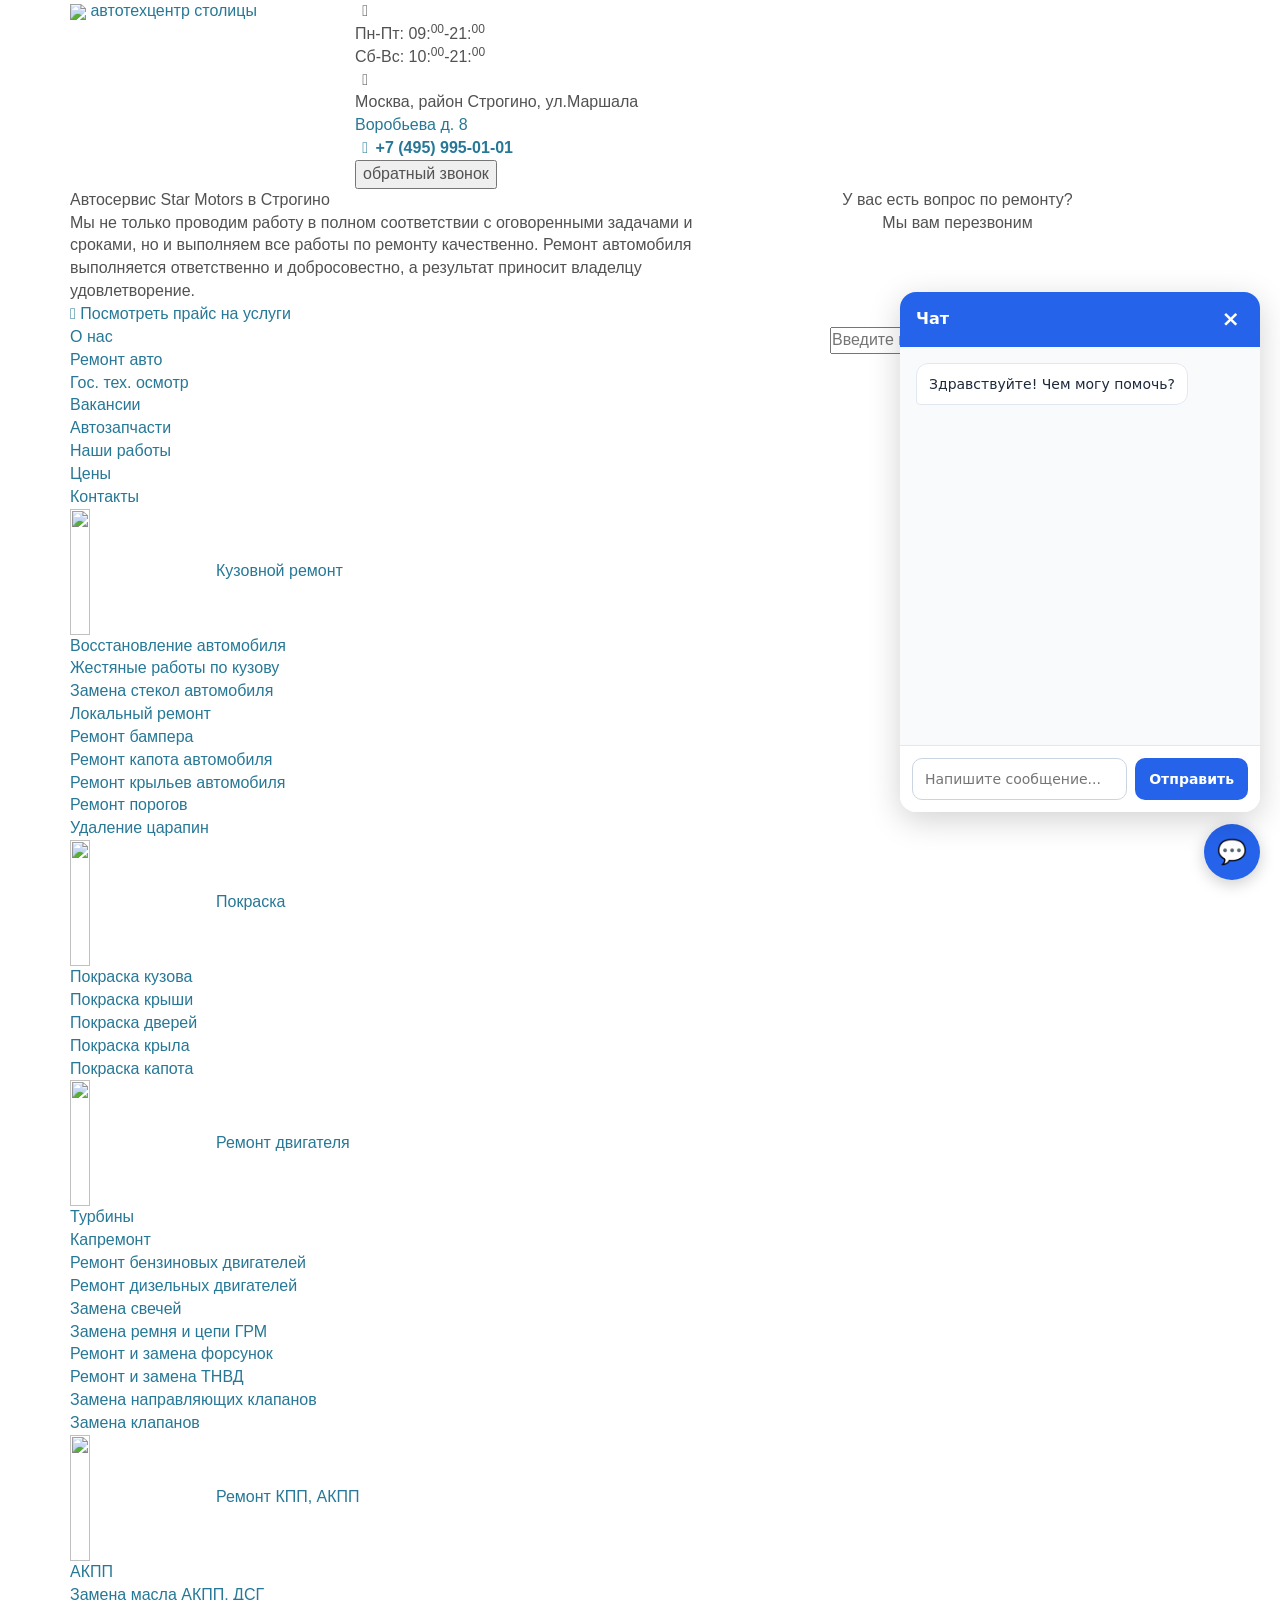
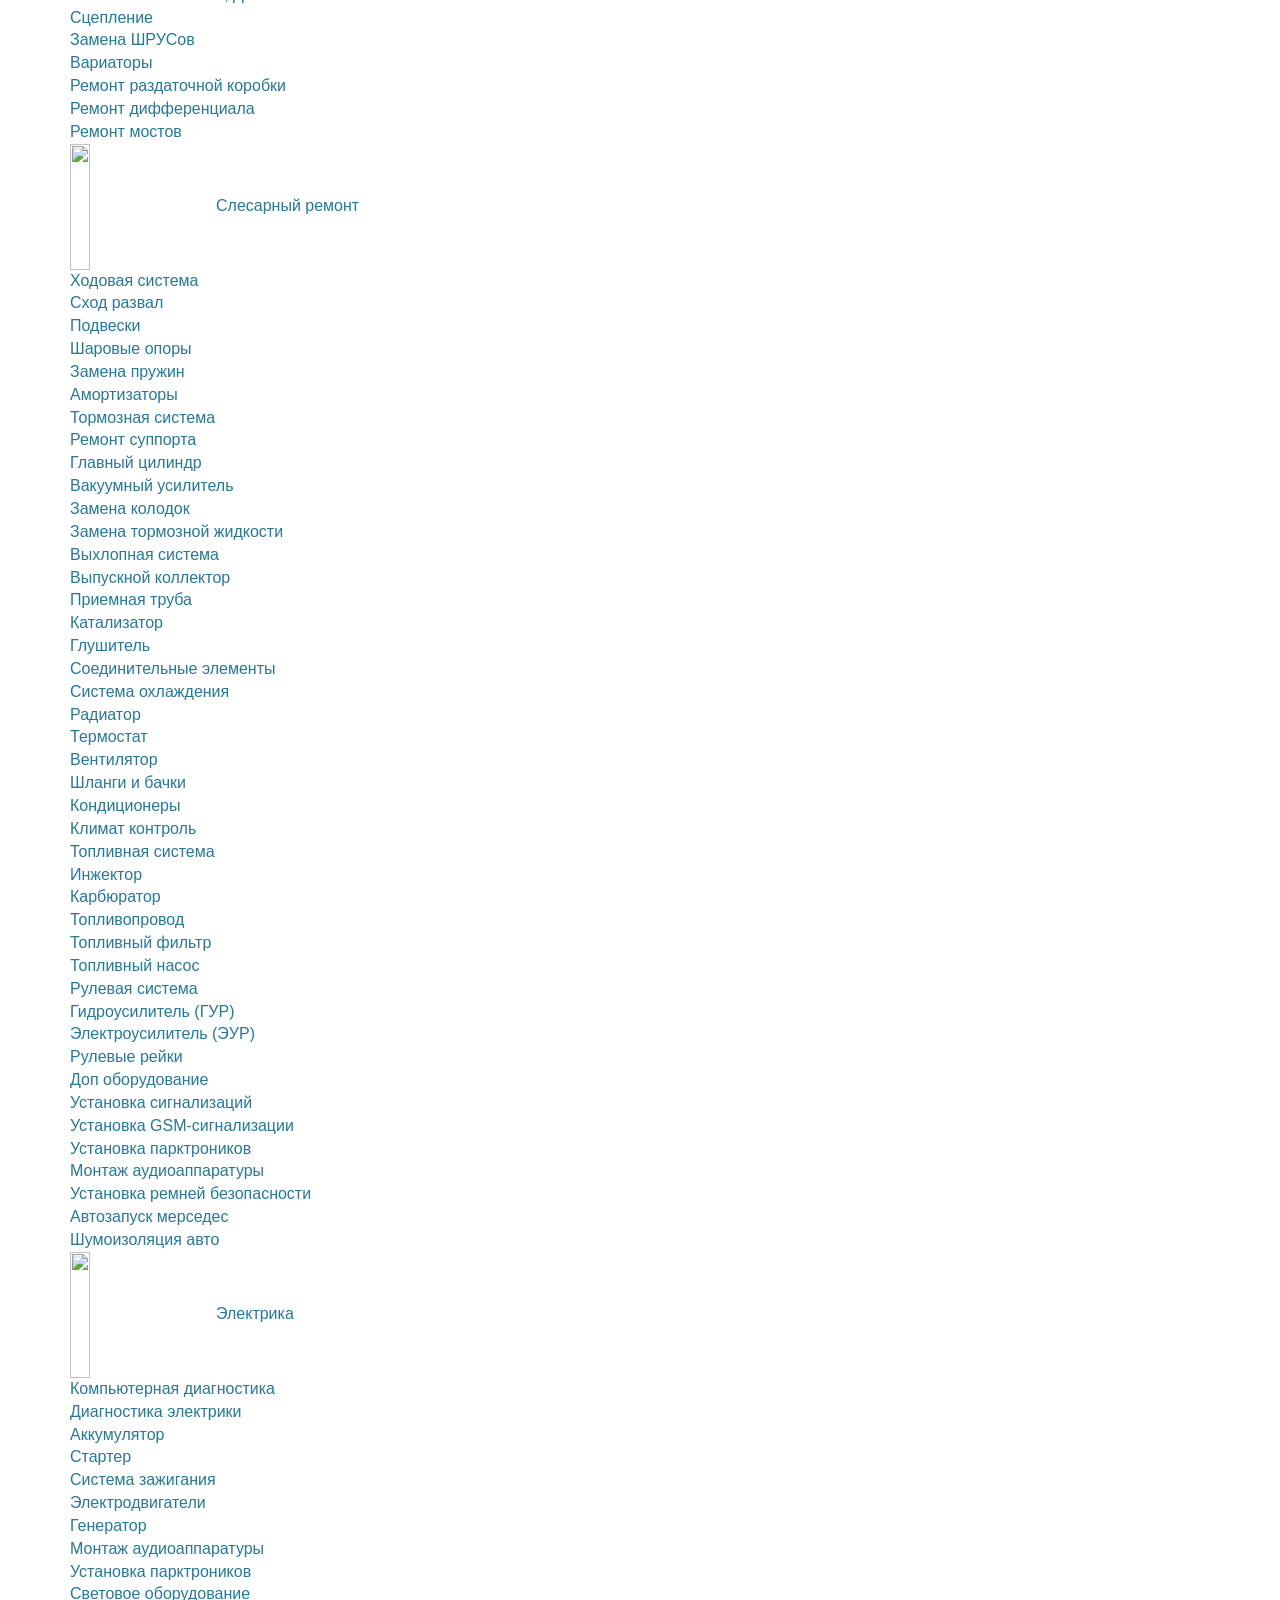
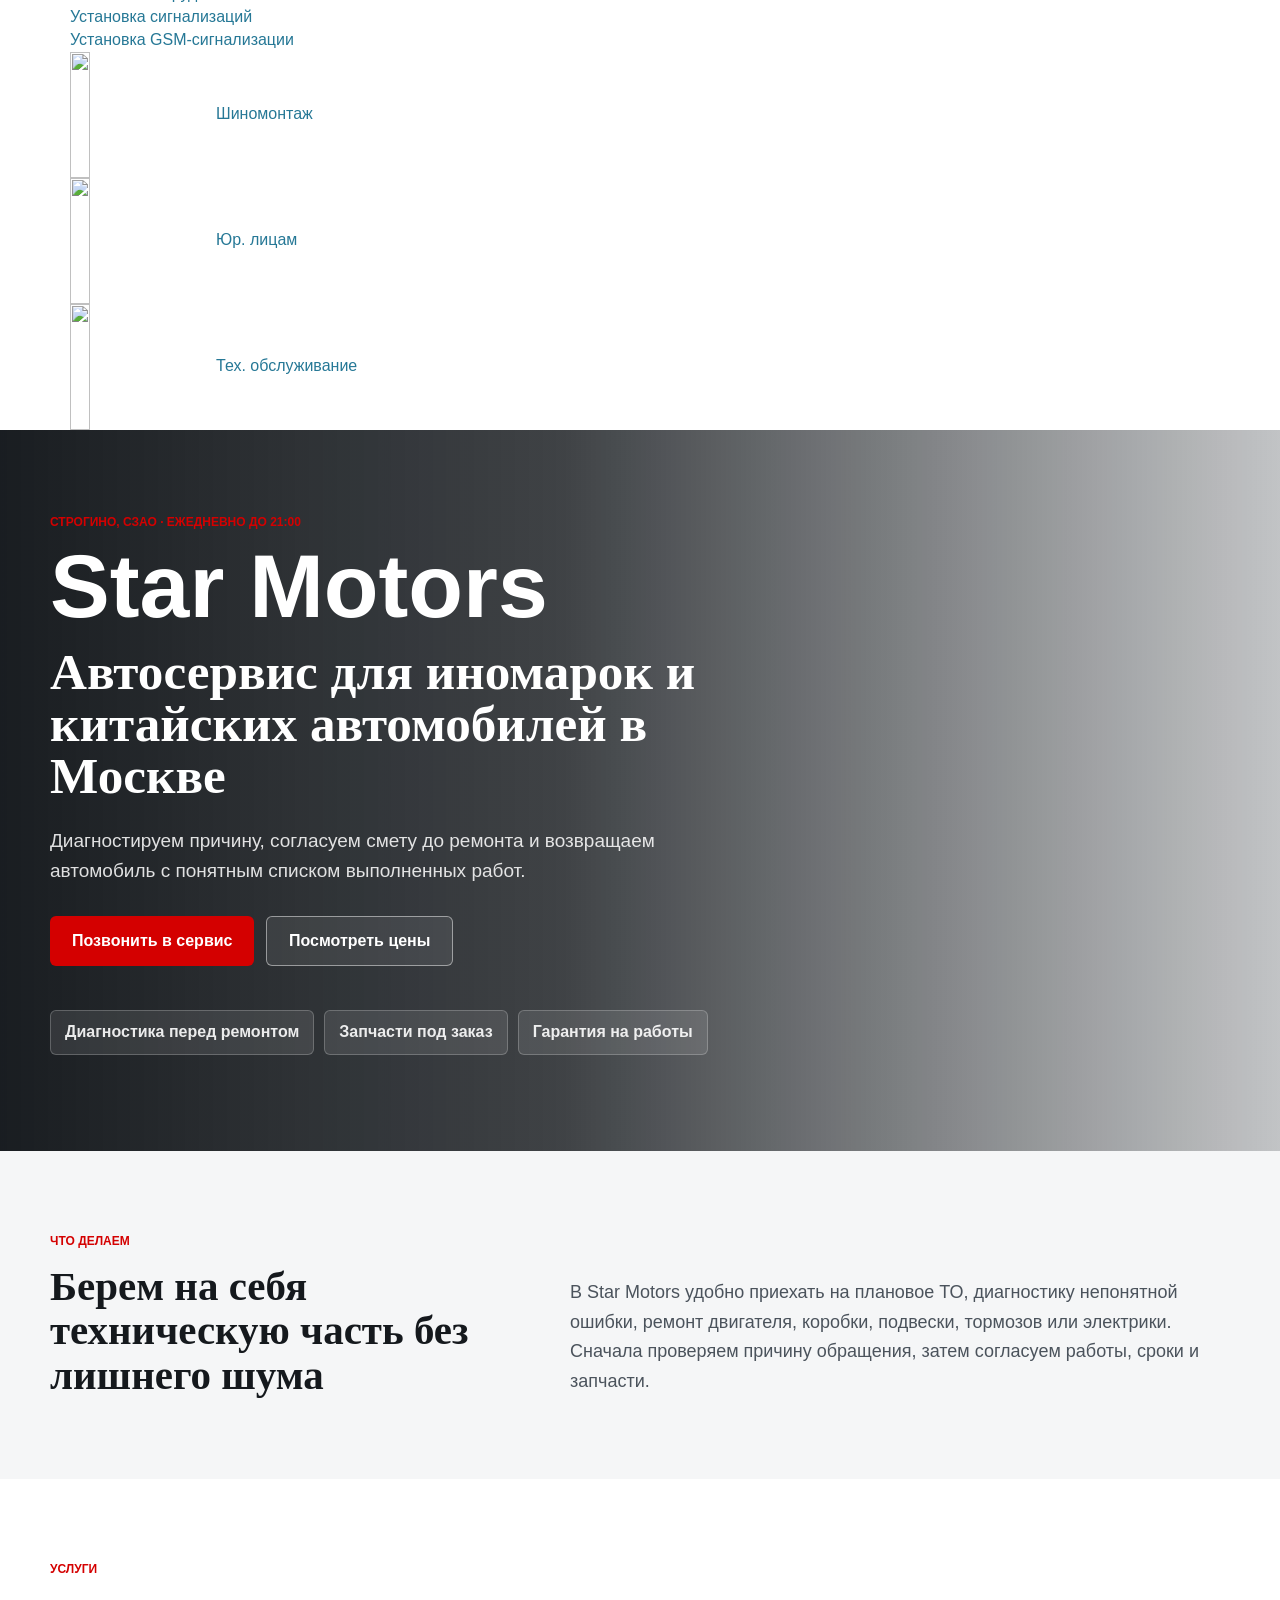
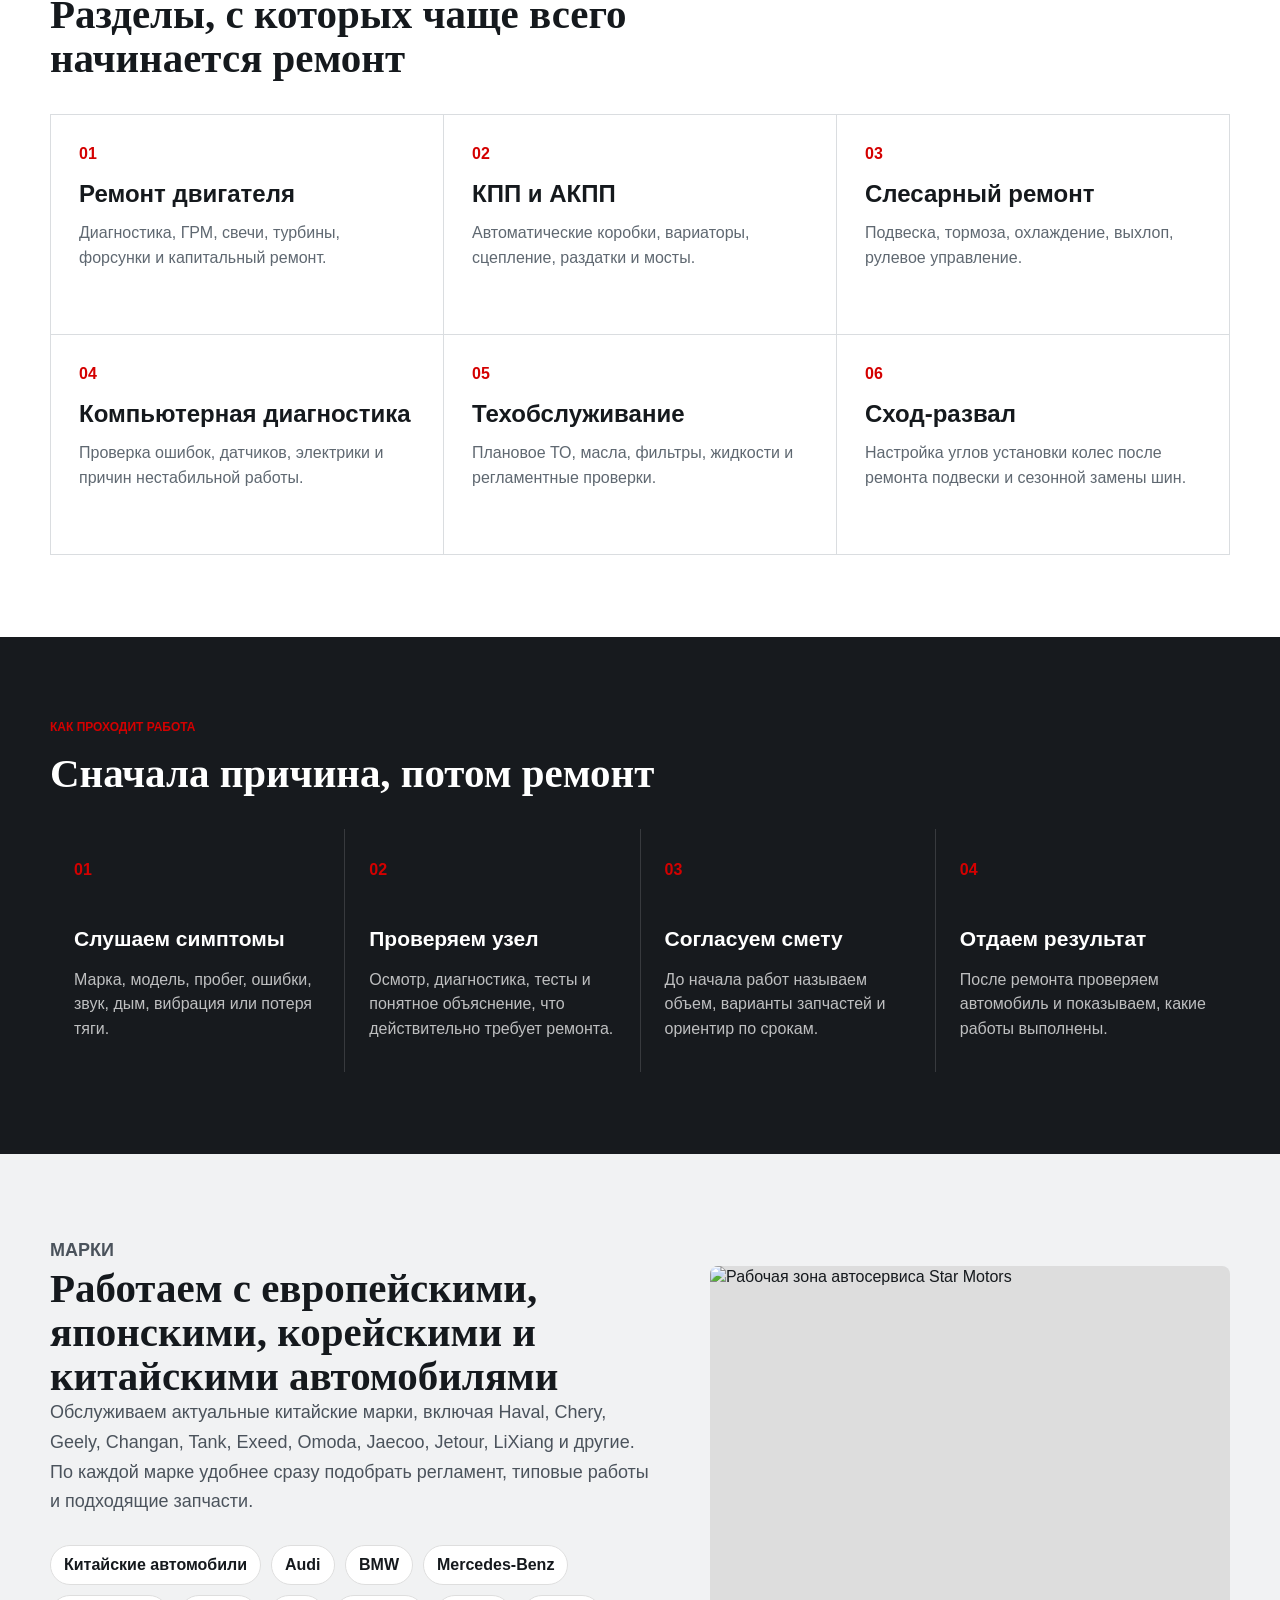
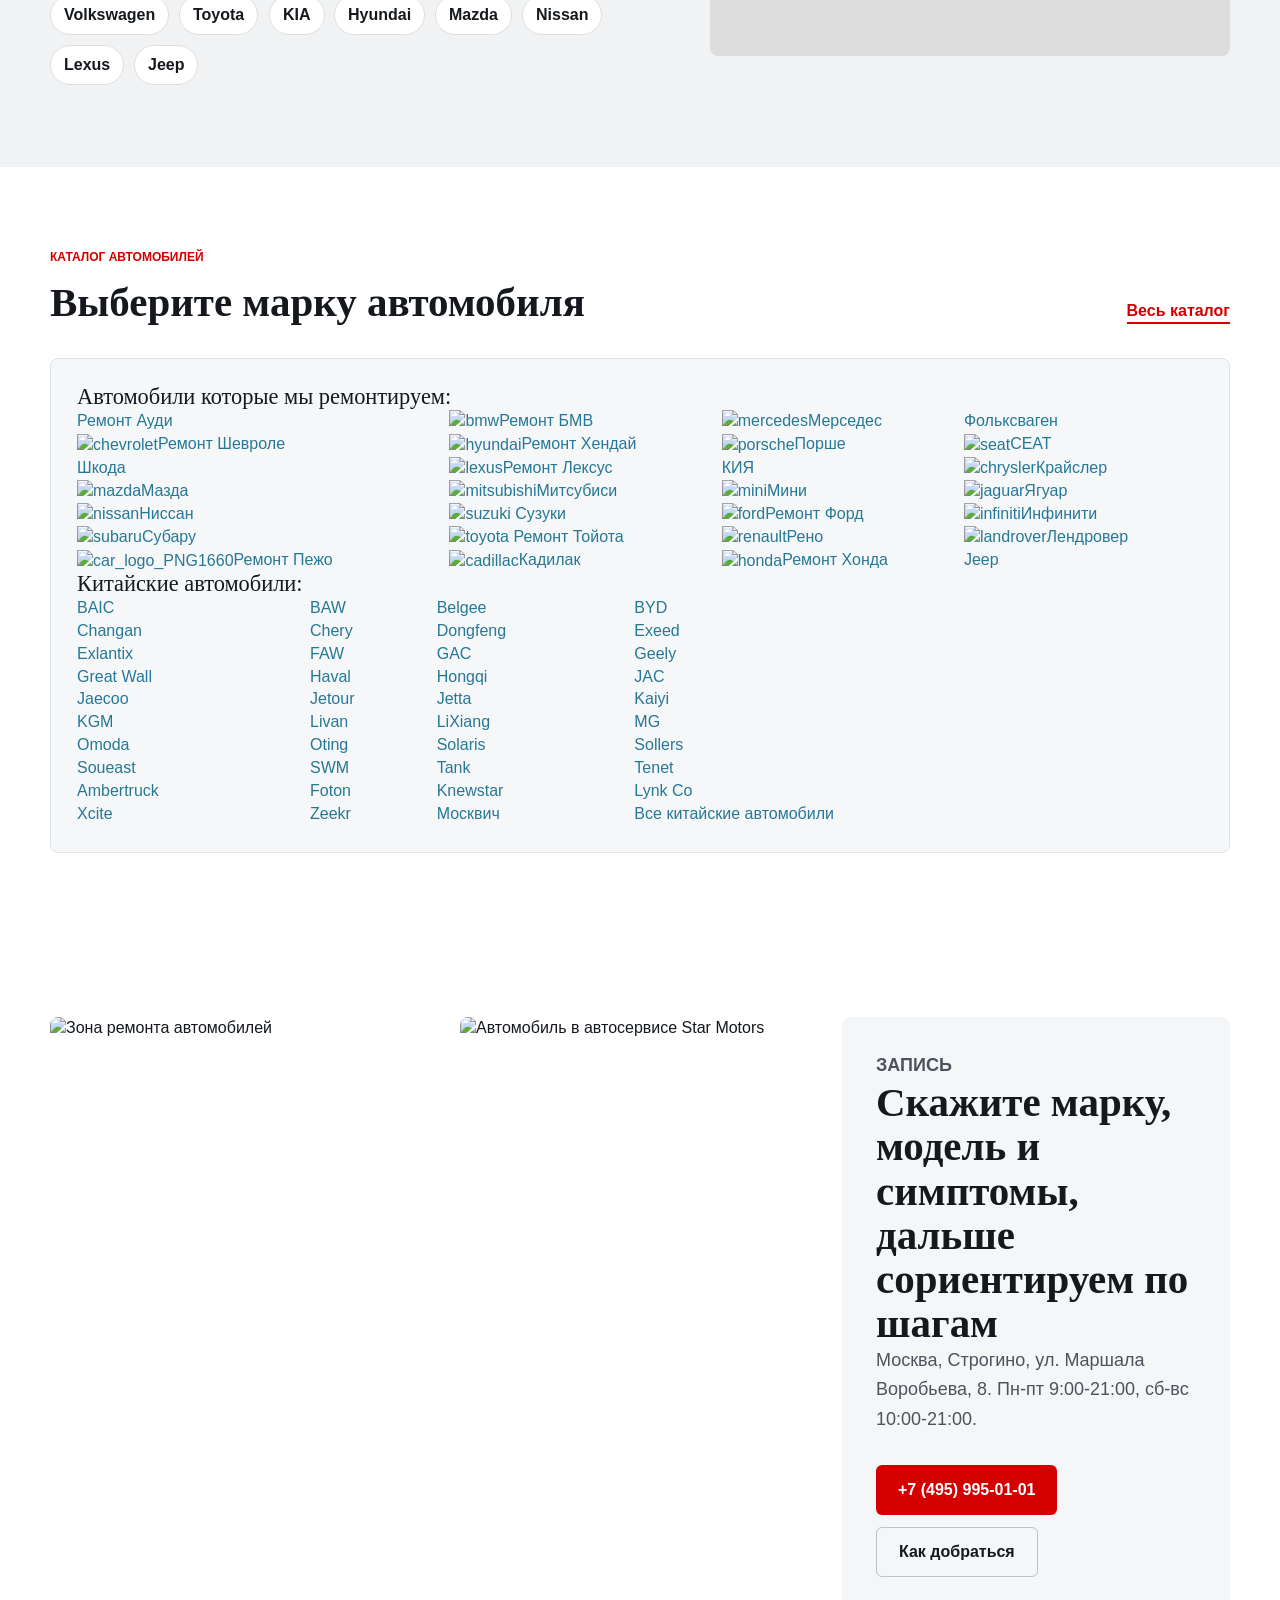
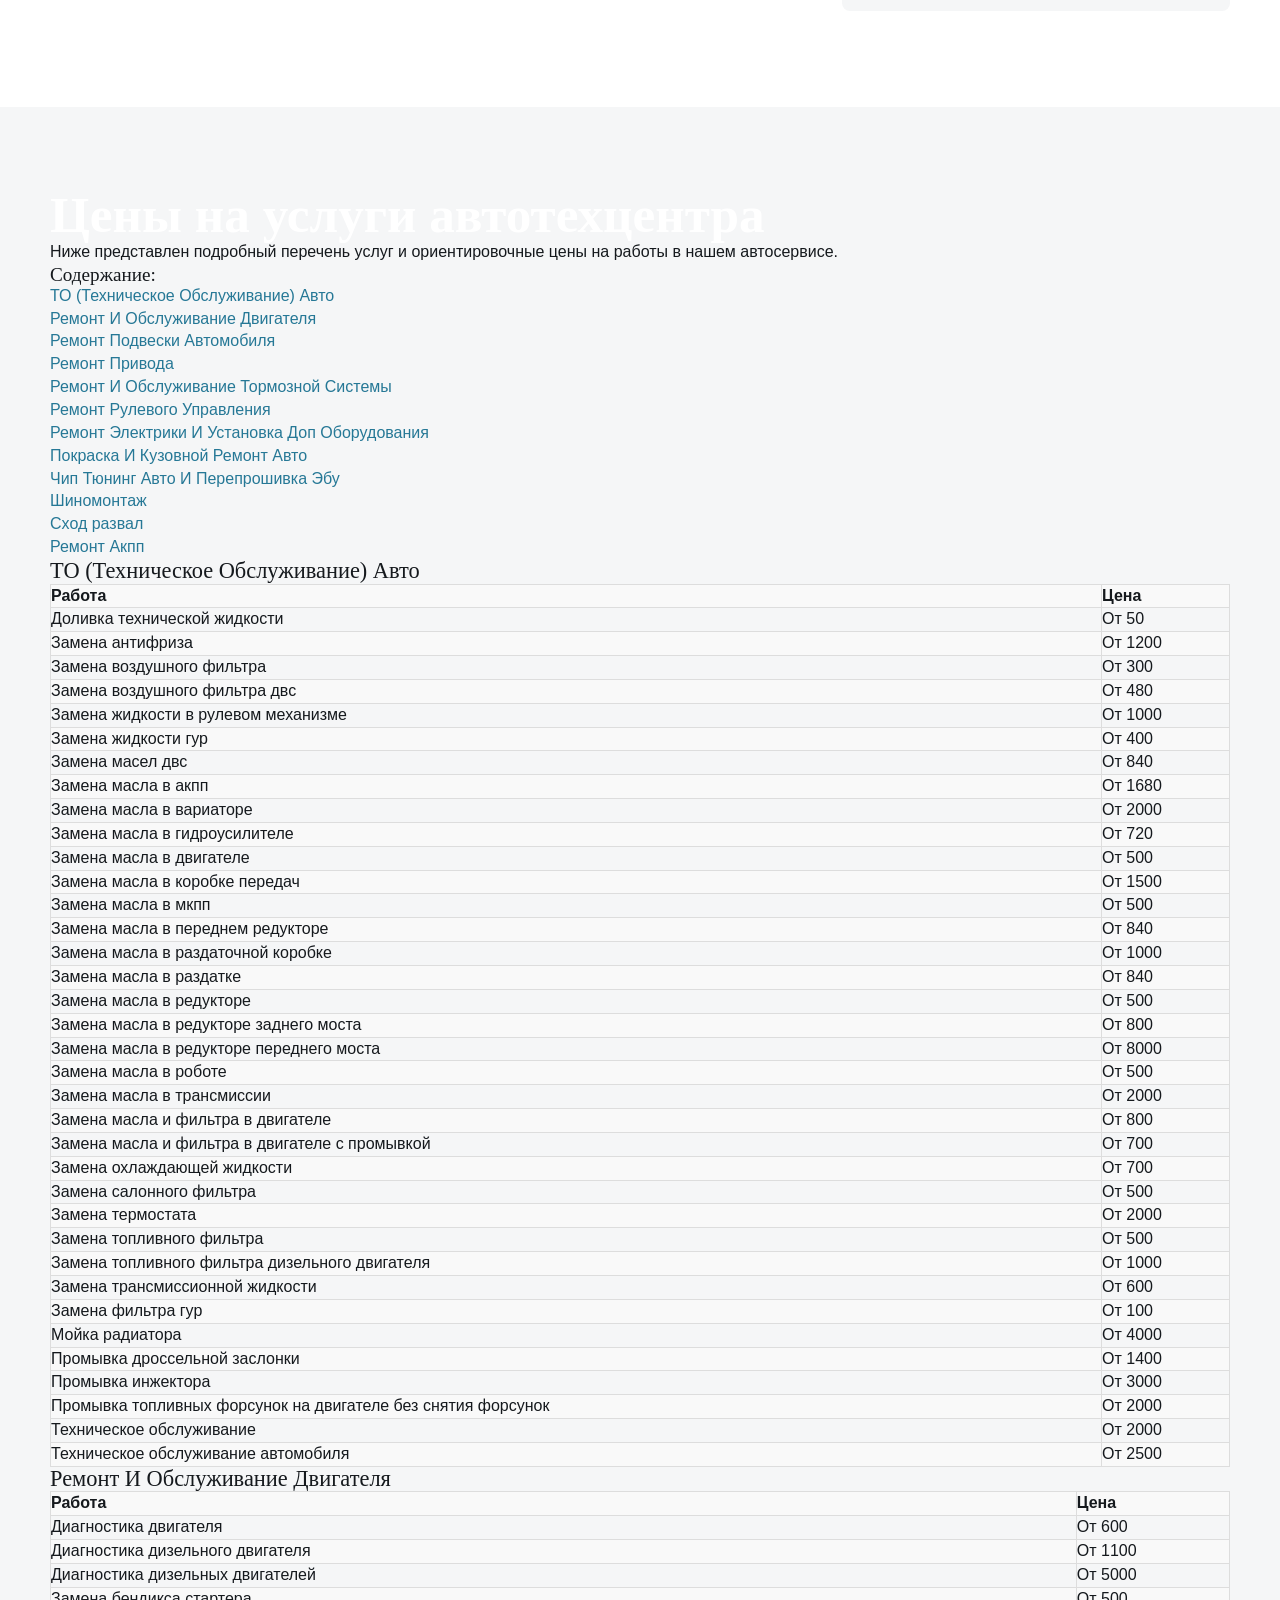
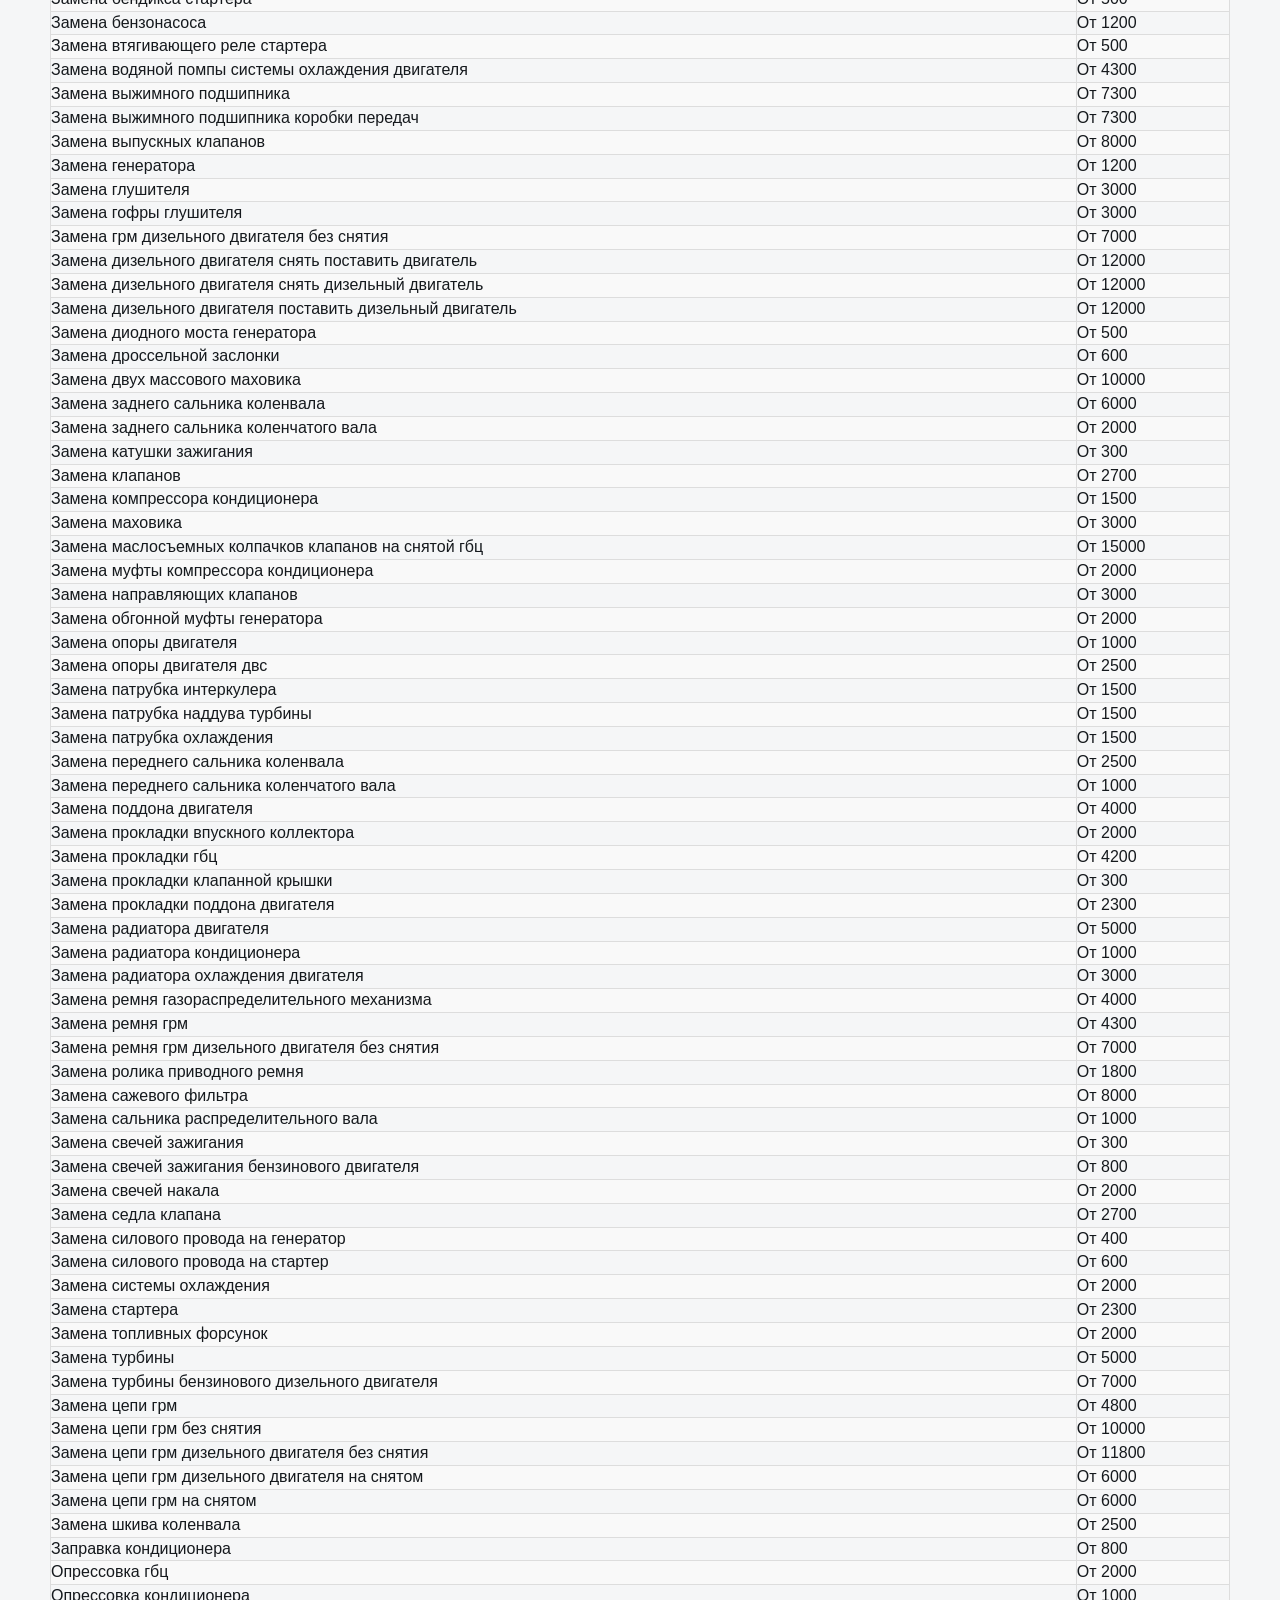
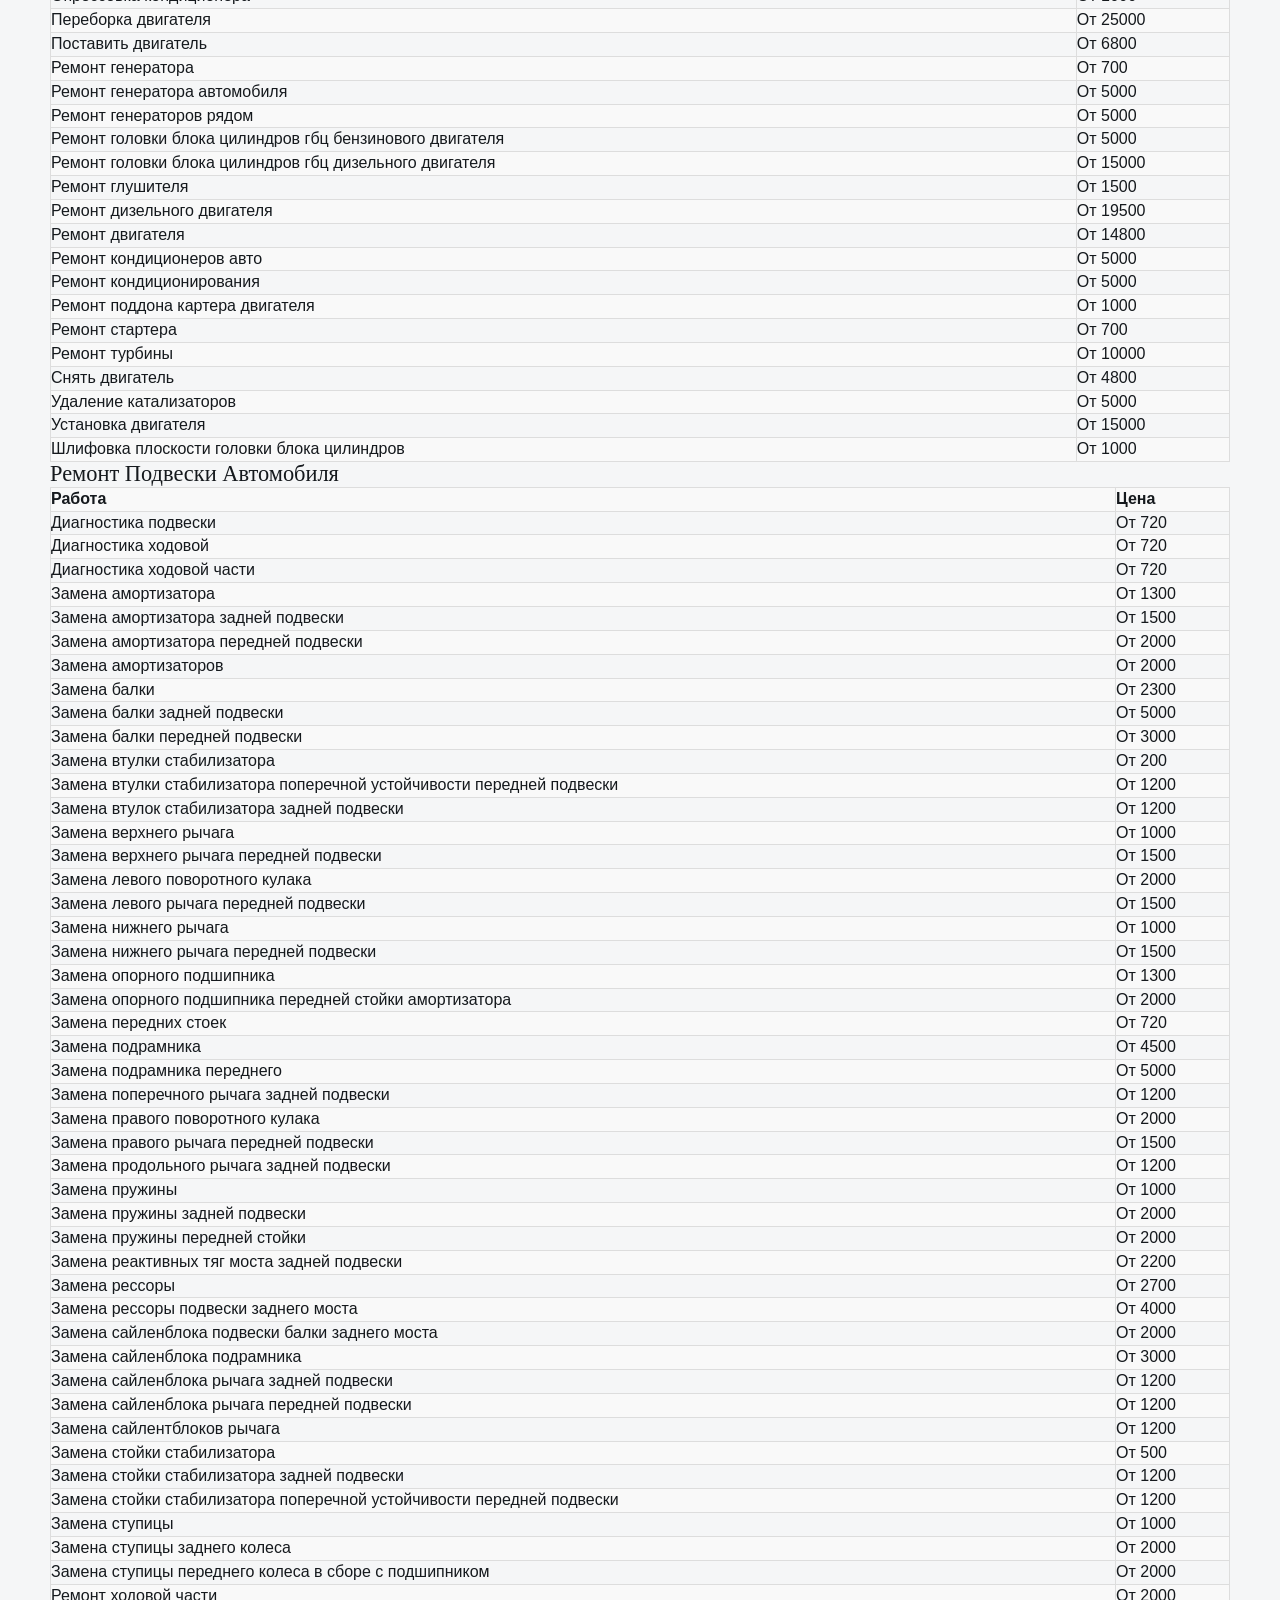
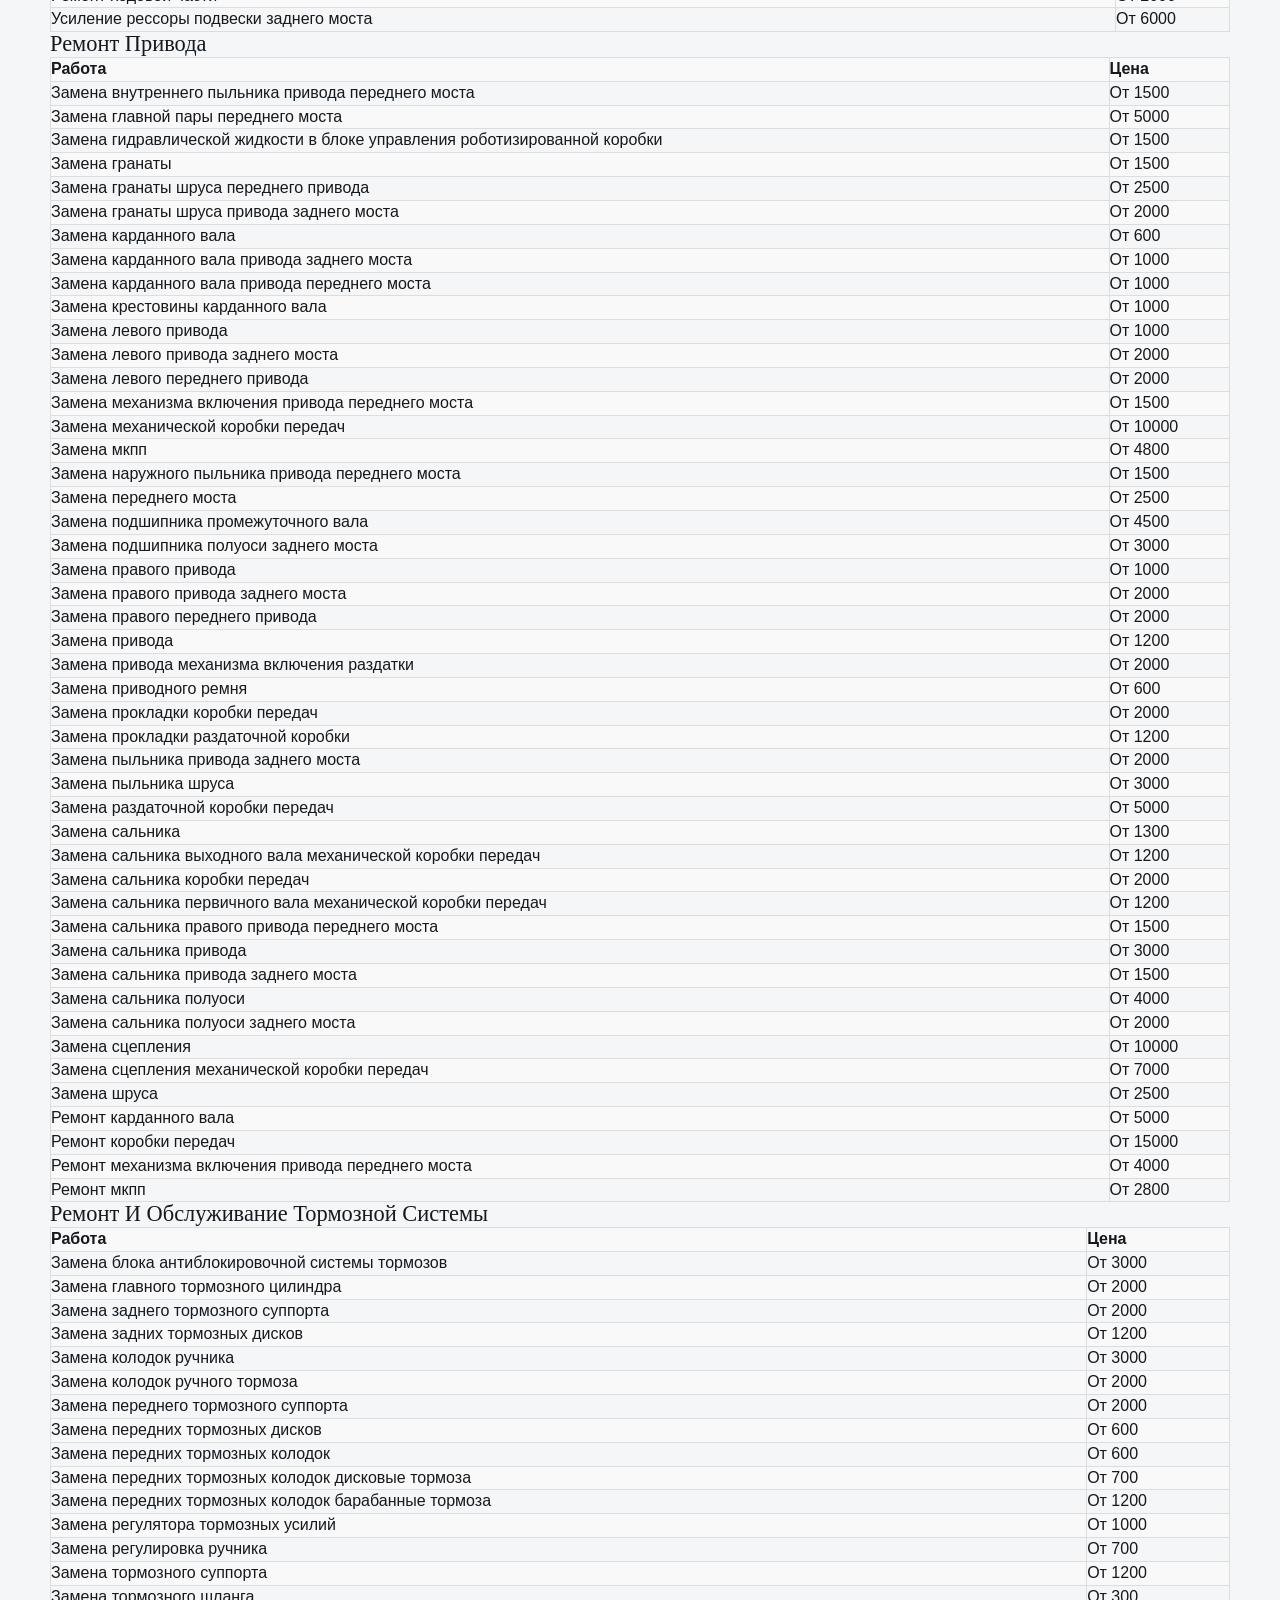
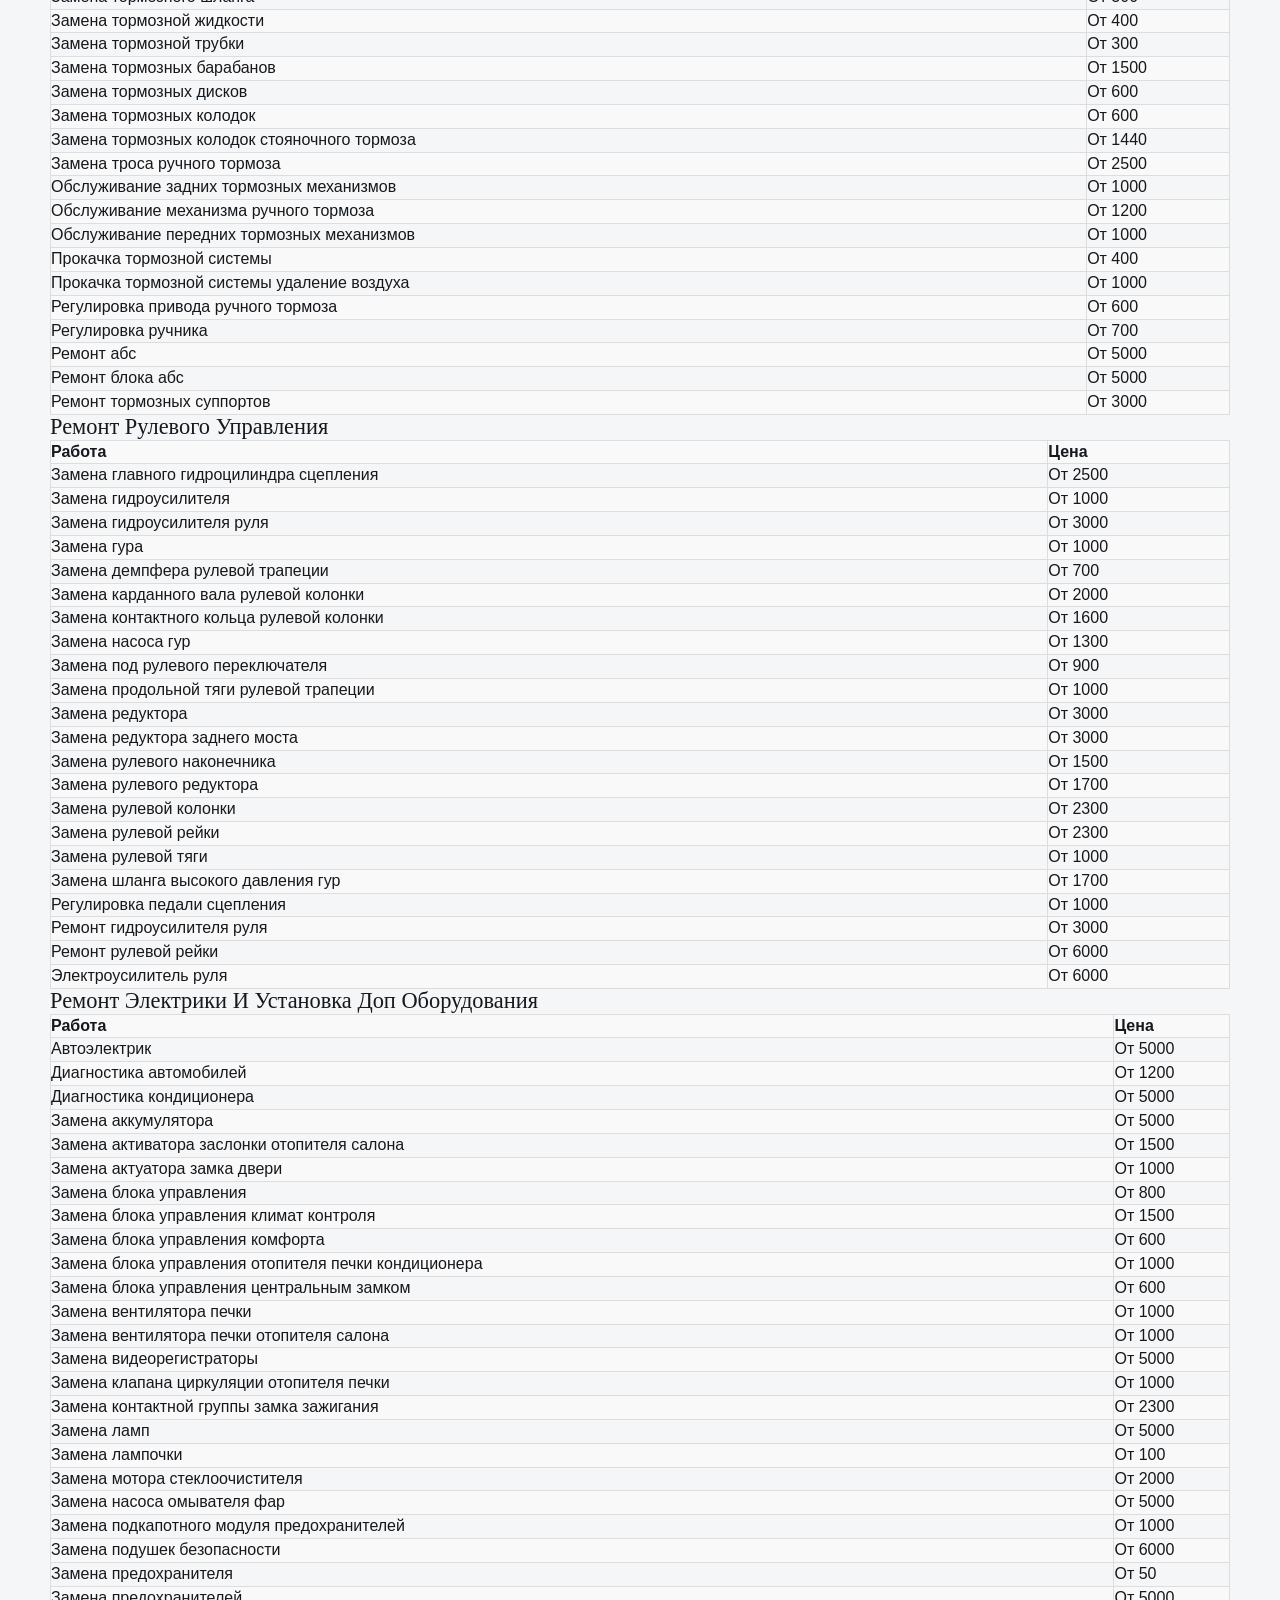
==== commit 1cbdd198: "Fix Star Motors styles: bundle theme CSS locally" ====
--- a/index.html
+++ b/index.html
@@ -9,7 +9,10 @@
   <link rel="preconnect" href="https://fonts.googleapis.com" />
   <link rel="preconnect" href="https://fonts.gstatic.com" crossorigin />
   <link href="https://fonts.googleapis.com/css2?family=Exo+2:wght@300;400;600;700&display=swap" rel="stylesheet" />
-  <link rel="stylesheet" href="https://star-motors.ru/wp-content/cache/autoptimize/css/autoptimize_single_b2b463a5bdb73833be2a6afbc1843ddd.css" />
+  <link rel="stylesheet" href="css/bootstrap.min.css" />
+  <link rel="stylesheet" href="css/font-awesome.css" />
+  <link rel="stylesheet" href="css/menu-image.css" />
+  <link rel="stylesheet" href="css/theme.css" />
   <link rel="stylesheet" href="css/demo.css" />
 </head>
 <body class="home wp-theme-wordpost_new1 wordpost" id="top">
--- a/css/menu-image.css
+++ b/css/menu-image.css
@@ -0,0 +1 @@
+.menu-item a img,img.menu-image-title-after,img.menu-image-title-before,img.menu-image-title-above,img.menu-image-title-below,.menu-image-hover-wrapper .menu-image-title-above{border:none;box-shadow:none;vertical-align:middle;width:auto;display:inline}.menu-image-hover-wrapper img.hovered-image,.menu-item:hover .menu-image-hover-wrapper img.menu-image{opacity:0;transition:opacity .25s ease-in-out 0s}.menu-item:hover img.hovered-image{opacity:1}.menu-image-title-after.menu-image-not-hovered img,.menu-image-hovered.menu-image-title-after .menu-image-hover-wrapper,.menu-image-title-before.menu-image-title{padding-right:10px}.menu-image-title-before.menu-image-not-hovered img,.menu-image-hovered.menu-image-title-before .menu-image-hover-wrapper,.menu-image-title-after.menu-image-title{padding-left:10px}.menu-image-title.menu-image-title-above,.menu-image-title.menu-image-title-below,.menu-image-title-below,.menu-image-title-above,.menu-item a.menu-image-title-above,.menu-item a.menu-image-title-below,.menu-image-title.menu-image-title-above,.menu-image-title.menu-image-title-below{text-align:center;display:block}.menu-image-title-above.menu-image-not-hovered>img,.menu-image-hovered.menu-image-title-above .menu-image-hover-wrapper,.menu-image-title-above .menu-image-hover-wrapper{display:block;padding-top:10px;margin:0 auto !important}.menu-image-title-below.menu-image-not-hovered>img,.menu-image-hovered.menu-image-title-below .menu-image-hover-wrapper,.menu-image-title-below .menu-image-hover-wrapper{display:block;padding-bottom:10px;margin:0 auto !important}.menu-image-title-hide .menu-image-title,.menu-image-title-hide.menu-image-title{display:none}#et-top-navigation .nav li.menu-item,.navigation-top .main-navigation li{display:inline-block}.above-menu-image-icons,.below-menu-image-icons{margin:auto;text-align:center;display:block}ul li.menu-item>.menu-image-title-above.menu-link,ul li.menu-item>.menu-image-title-below.menu-link{display:block}.menu-item:hover .sub-menu .menu-image-hover-wrapper img.menu-image{opacity:1}.menu-item:hover .sub-menu .menu-image-hover-wrapper img.hovered-image{opacity:0}.menu-item:hover .sub-menu .menu-item:hover .menu-image-hover-wrapper img.menu-image{opacity:0}.menu-item:hover .sub-menu .menu-item:hover .menu-image-hover-wrapper img.hovered-image{opacity:1}.menu-item-text span.dashicons{display:contents;transition:none}.menu-image-badge{background-color:#ff8c44;display:inline;font-weight:700;color:#fff;font-size:.95rem;padding:3px 4px 3px;margin-top:0;position:relative;top:-20px;right:10px;text-transform:uppercase;line-height:11px;border-radius:5px;letter-spacing:.3px}.menu-image-bubble{color:#fff;font-size:13px;font-weight:700;top:-18px;right:10px;position:relative;box-shadow:0 0 0 .1rem var(--white,#fff);border-radius:25px;padding:1px 6px 3px 5px;text-align:center}
--- a/css/theme.css
+++ b/css/theme.css
@@ -0,0 +1 @@
+@charset "utf-8";@import url(reset.css);﻿html,body{max-width:100%;overflow-x:hidden}img,video,iframe,object,embed{max-width:100%}.entry-content,#content,.site-content,.container,.row,.post,.type-page,.type-post{max-width:100%;box-sizing:border-box}.entry-content table,.comment-content table,table.table,table.table-bordered,table.table-striped{width:100%;max-width:100%}.table-responsive{max-width:100%;overflow-x:auto;-webkit-overflow-scrolling:touch}.entry-content pre,.entry-content code,.entry-content a,.comment-content a{overflow-wrap:anywhere;word-break:break-word}@media (max-width:767px){.container,.site-header .container,.site-footer .container,.header-top-top .container,.header-top-middle .container,.header-top-bottom .container{width:100% !important;max-width:100% !important;padding-left:15px;padding-right:15px}.row{margin-left:-15px;margin-right:-15px}.entry-content [style*="width: 9"],.entry-content [style*="width:9"],.entry-content [style*="width: 8"],.entry-content [style*="width:8"],.entry-content [style*="width: 7"],.entry-content [style*="width:7"]{max-width:100% !important}.entry-content table,.comment-content table{display:block;overflow-x:auto;-webkit-overflow-scrolling:touch}}.sm-align-page{--align-dark:#11161d;--align-red:#e3282d;--align-muted:#657084;--align-line:#e2e7ef;--align-soft:#f5f7fa;color:#111827;font-family:inherit}.sm-align-page *{box-sizing:border-box}.sm-align-hero{position:relative;display:grid;grid-template-columns:minmax(0, 1fr);min-height:430px;margin:12px 0 28px;overflow:hidden;border-radius:18px;background:var(--align-dark);box-shadow:0 22px 55px rgba(17,24,39,.18)}.sm-align-hero__media{position:absolute;inset:0;background:linear-gradient(90deg,rgba(17,22,29,.94) 0%,rgba(17,22,29,.78) 42%,rgba(17,22,29,.18) 100%),url("https://star-motors.ru/wp-content/uploads/2014/03/shod-razval2-1140x761.jpg") center right/cover no-repeat;transform:scale(1.02)}.sm-align-hero__content{position:relative;z-index:1;max-width:690px;padding:54px 46px;color:#fff}.sm-align-hero__eyebrow,.sm-align-kicker{margin-bottom:14px;color:#ff4d51;font-size:12px;font-weight:900;letter-spacing:.08em;text-transform:uppercase}.sm-align-hero__title{margin:0 0 18px;max-width:660px;color:#fff !important;font-size:clamp(32px, 4.8vw, 56px);font-weight:950;line-height:1.02;letter-spacing:0;text-shadow:0 3px 18px rgba(0,0,0,.58);text-transform:uppercase}.sm-align-hero p{max-width:620px;margin:0;color:rgba(255,255,255,.9);font-size:17px;line-height:1.68}.sm-align-hero__actions,.sm-align-final{display:flex;flex-wrap:wrap;gap:12px;align-items:center;margin-top:28px}.sm-align-btn{display:inline-flex;min-height:48px;align-items:center;justify-content:center;padding:13px 22px;border-radius:8px;font-weight:900;line-height:1.2;text-decoration:none !important;transition:transform .18s ease,background .18s ease,border-color .18s ease}.sm-align-btn:hover{transform:translateY(-1px)}.sm-align-btn--primary{background:var(--align-red);color:#fff !important}.sm-align-btn--ghost{border:1px solid rgba(255,255,255,.38);background:rgba(255,255,255,.08);color:#fff !important}.sm-align-proof{display:grid;grid-template-columns:repeat(3,minmax(0, 1fr));gap:1px;margin:0 0 30px;overflow:hidden;border-radius:14px;background:var(--align-line)}.sm-align-proof div{min-height:132px;padding:24px;background:#fff;border-top:4px solid var(--align-red)}.sm-align-proof strong,.sm-align-signs strong{display:block;margin-bottom:8px;color:#101723;font-size:18px;font-weight:950;line-height:1.22;text-transform:uppercase}.sm-align-proof span,.sm-align-signs span{display:block;color:#4b5565;font-size:15px;line-height:1.58}.sm-align-ad{margin:24px 0 30px}.sm-align-split{display:grid;grid-template-columns:minmax(0, 1.08fr) minmax(300px, .92fr);gap:34px;align-items:stretch;margin:34px 0;padding:34px;border-radius:18px;background:var(--align-soft);border:1px solid var(--align-line)}.sm-align-copy h2,.sm-align-when h2,.sm-align-process h2,.sm-align-final h2,.sm-align-faq h2{margin:0 0 16px;color:#111827;font-size:clamp(24px, 3vw, 34px);font-weight:950;line-height:1.15;text-transform:none}.sm-align-copy p,.sm-align-final p,.sm-align-faq p{margin:0 0 14px;color:#3f4857;font-size:16px;line-height:1.72}.sm-align-checklist{padding:28px;border-radius:14px;background:var(--align-dark);color:#fff}.sm-align-checklist__title{margin-bottom:18px;color:#fff;font-size:22px;font-weight:950;line-height:1.2}.sm-align-checklist ul{display:grid;gap:0;margin:0 !important;padding:0 !important;list-style:none !important;list-style-image:none !important}.sm-align-checklist li{display:grid;grid-template-columns:18px minmax(0, 1fr);column-gap:10px;align-items:start;position:relative;margin:0 !important;padding:11px 0 !important;border-top:1px solid rgba(255,255,255,.12);color:rgba(255,255,255,.88);font-size:15px;line-height:1.48;list-style:none !important;list-style-image:none !important}.sm-align-checklist li:before{content:"";display:block;position:static;margin-top:7px;width:10px;height:10px;border-radius:50%;background:var(--align-red);box-shadow:0 0 0 5px rgba(227,40,45,.18)}.sm-align-checklist li::marker{content:"";font-size:0}.sm-align-when,.sm-align-process,.sm-align-faq{margin:36px 0}.sm-align-signs{display:grid;grid-template-columns:repeat(4,minmax(0, 1fr));gap:14px}.sm-align-signs div{padding:22px;border:1px solid var(--align-line);border-radius:14px;background:#fff}.sm-align-process{padding:34px;border-radius:18px;background:#fff;border:1px solid var(--align-line)}.sm-align-process ol{display:grid;grid-template-columns:repeat(4,minmax(0, 1fr));gap:18px;margin:0;padding:0;counter-reset:align-step;list-style:none}.sm-align-process li{position:relative;margin:0;padding-top:44px;counter-increment:align-step}.sm-align-process li:before{content:counter(align-step,decimal-leading-zero);position:absolute;top:0;left:0;color:var(--align-red);font-size:24px;font-weight:950;line-height:1}.sm-align-process strong{display:block;margin-bottom:8px;color:#111827;font-size:17px;font-weight:950}.sm-align-process span{display:block;color:#566174;font-size:14px;line-height:1.58}.sm-align-final{justify-content:space-between;margin:38px 0;padding:34px;border-radius:18px;background:var(--align-dark);color:#fff}.sm-align-final div{max-width:650px}.sm-align-final h2,.sm-align-final p{color:#fff}.sm-align-final p{color:rgba(255,255,255,.86)}.sm-align-faq details{margin:10px 0;border:1px solid var(--align-line);border-radius:12px;background:#fff;overflow:hidden}.sm-align-faq summary{cursor:pointer;padding:18px 22px;color:#111827;font-weight:950;list-style:none}.sm-align-faq summary::-webkit-details-marker{display:none}.sm-align-faq p{padding:0 22px 18px}@media (max-width:991px){.sm-align-proof,.sm-align-signs,.sm-align-process ol{grid-template-columns:repeat(2,minmax(0, 1fr))}.sm-align-split{grid-template-columns:1fr}}@media (max-width:767px){.sm-align-hero{min-height:auto;border-radius:14px}.sm-align-hero__media{background:linear-gradient(180deg,rgba(17,22,29,.96) 0%,rgba(17,22,29,.82) 62%,rgba(17,22,29,.72) 100%),url("https://star-motors.ru/wp-content/uploads/2014/03/shod-razval2-1140x761.jpg") center/cover no-repeat}.sm-align-hero__content{padding:34px 22px}.sm-align-hero__title{font-size:31px}.sm-align-hero p,.sm-align-copy p,.sm-align-final p{font-size:15px}.sm-align-btn{width:100%}.sm-align-proof,.sm-align-signs,.sm-align-process ol{grid-template-columns:1fr}.sm-align-split,.sm-align-process,.sm-align-final{padding:22px;border-radius:14px}}.sm-brand-model-links{display:grid;grid-template-columns:repeat(auto-fit,minmax(180px, 1fr));gap:10px;margin:18px 0 26px}.sm-brand-model-links a{display:flex;align-items:center;min-height:46px;padding:12px 14px;border:1px solid #e4e7ec;border-radius:8px;background:#fff;color:#182235;font-weight:700;line-height:1.25;text-decoration:none;box-shadow:0 8px 20px rgba(17,24,39,.05)}.sm-brand-model-links a:hover{border-color:#e5332a;color:#e5332a;text-decoration:none}.crp_related{display:none !important}.sm-home{background:#f5f6f7;color:#15191d;overflow:hidden}.sm-home a{text-decoration:none}.sm-home-hero{position:relative;min-height:680px;background-size:cover;background-position:center;color:#fff;display:flex;align-items:center}.sm-home-hero__inner{width:min(1180px, calc(100% - 48px));margin:0 auto;padding:84px 0 96px}.sm-home-kicker{margin:0 0 14px;color:#d40000;text-transform:uppercase;font-size:12px;font-weight:800;letter-spacing:0}.sm-home-brand{font-size:clamp(48px, 7vw, 104px);line-height:.92;font-weight:900;letter-spacing:0;margin-bottom:18px}.sm-home h1,.sm-home h2{letter-spacing:0;margin:0}.sm-home h1{max-width:760px;font-size:clamp(30px, 4vw, 58px);line-height:1.02;font-weight:850;color:#fff}.sm-home-hero__lead{max-width:610px;margin:24px 0 0;color:rgba(255,255,255,.86);font-size:19px;line-height:1.58}.sm-home-actions{display:flex;flex-wrap:wrap;gap:12px;margin-top:30px}.sm-home-btn{display:inline-flex;align-items:center;justify-content:center;min-height:50px;padding:0 22px;border-radius:6px;font-weight:800;transition:transform .2s ease,background .2s ease,color .2s ease,border-color .2s ease}.sm-home-btn:hover{transform:translateY(-2px)}.sm-home-btn--primary{background:#d40000;color:#fff}.sm-home-btn--primary:hover{background:#b80000;color:#fff}.sm-home-btn--ghost{border:1px solid rgba(255,255,255,.48);color:#fff;background:rgba(255,255,255,.08)}.sm-home-btn--ghost:hover{border-color:#fff;color:#fff}.sm-home-btn--ghost-dark{border:1px solid rgba(21,25,29,.24);color:#15191d;background:0 0}.sm-home-proof{display:flex;flex-wrap:wrap;gap:10px;margin-top:44px}.sm-home-proof span{padding:10px 14px;border:1px solid rgba(255,255,255,.22);background:rgba(255,255,255,.1);border-radius:6px;color:rgba(255,255,255,.9);font-weight:700}.sm-home-band{padding:82px 0;background:#fff}.sm-home-band--light{background:#f5f6f7}.sm-home-band--dark{background:#171a1e;color:#fff}.sm-home-band--media{background:#f1f2f3}.sm-home-band--gallery{background:#fff;padding-bottom:96px}.sm-home-wrap{width:min(1180px, calc(100% - 48px));margin:0 auto}.sm-home-intro{display:grid;grid-template-columns:minmax(260px, 440px) 1fr;gap:80px;align-items:end}.sm-home-intro h2,.sm-home-section-head h2,.sm-home-media__copy h2,.sm-home-final h2{font-size:clamp(28px, 3.2vw, 46px);line-height:1.08;font-weight:850;color:inherit}.sm-home-intro p:last-child,.sm-home-media__copy p,.sm-home-final p{margin:0;font-size:18px;line-height:1.65;color:#4b535c}.sm-home-section-head{max-width:760px;margin-bottom:34px}.sm-home-section-head--row{max-width:none;display:flex;justify-content:space-between;gap:24px;align-items:end}.sm-home-text-link{color:#d40000;font-weight:850;border-bottom:2px solid currentColor}.sm-home-services{display:grid;grid-template-columns:repeat(3,minmax(0, 1fr));border-top:1px solid #dadde0;border-left:1px solid #dadde0}.sm-home-service{min-height:220px;padding:28px;border-right:1px solid #dadde0;border-bottom:1px solid #dadde0;color:#15191d;display:flex;flex-direction:column;gap:14px;transition:background .2s ease,color .2s ease,transform .2s ease}.sm-home-service:hover{background:#171a1e;color:#fff;transform:translateY(-3px)}.sm-home-service span{color:#d40000;font-weight:900}.sm-home-service strong{font-size:24px;line-height:1.15}.sm-home-service em{font-style:normal;color:#5f6871;line-height:1.55}.sm-home-service:hover em{color:rgba(255,255,255,.78)}.sm-home-process .sm-home-section-head h2,.sm-home-process .sm-home-section-head{color:#fff}.sm-home-steps{display:grid;grid-template-columns:repeat(4,minmax(0, 1fr));gap:1px;background:rgba(255,255,255,.14)}.sm-home-steps>div{background:#171a1e;padding:30px 24px;min-height:230px}.sm-home-steps span{color:#d40000;font-weight:900}.sm-home-steps strong{display:block;margin-top:42px;font-size:21px}.sm-home-steps p{margin:14px 0 0;color:rgba(255,255,255,.72);line-height:1.55}.sm-home-media{display:grid;grid-template-columns:1fr minmax(340px, 520px);gap:58px;align-items:center}.sm-home-media__image{aspect-ratio:4/3;overflow:hidden;border-radius:8px;background:#ddd}.sm-home-media__image img,.sm-home-gallery img{width:100%;height:100%;object-fit:cover;display:block}.sm-home-brand-links{display:flex;flex-wrap:wrap;gap:10px;margin-top:28px}.sm-home-brand-links a{display:inline-flex;align-items:center;min-height:40px;padding:0 13px;border-radius:999px;background:#fff;color:#15191d;font-weight:800;border:1px solid #dedede}.sm-home-brand-links a:hover{color:#d40000;border-color:#d40000}.sm-home-adrotate{background:#f6f7f8;border:1px solid #e0e3e6;border-radius:8px;padding:26px}.sm-home-gallery{display:grid;grid-template-columns:minmax(0, 1fr) minmax(220px, 360px) minmax(320px, 1fr);gap:22px;align-items:stretch}.sm-home-gallery>img,.sm-home-final{border-radius:8px;overflow:hidden;min-height:390px}.sm-home-final{background:#f5f6f7;padding:34px;display:flex;flex-direction:column;justify-content:center}@media (prefers-reduced-motion:no-preference){.sm-home-hero__inner{animation:smHomeRise .7s ease both}.sm-home-service,.sm-home-brand-links a,.sm-home-btn{will-change:transform}}@keyframes smHomeRise{from{opacity:0;transform:translateY(18px)}to{opacity:1;transform:translateY(0)}}@media (max-width:991px){.sm-home-hero{min-height:620px;background-position:center right}.sm-home-intro,.sm-home-media{grid-template-columns:1fr;gap:34px}.sm-home-services{grid-template-columns:repeat(2,minmax(0, 1fr))}.sm-home-steps{grid-template-columns:repeat(2,minmax(0, 1fr))}.sm-home-gallery{grid-template-columns:1fr 1fr}.sm-home-final{grid-column:1/-1}}@media (max-width:767px){.sm-home-hero{min-height:auto;background-position:62% center}.sm-home-hero__inner,.sm-home-wrap{width:min(100% - 28px, 1180px)}.sm-home-hero__inner{padding:58px 0 68px}.sm-home-hero__lead,.sm-home-intro p:last-child,.sm-home-media__copy p,.sm-home-final p{font-size:16px}.sm-home-band{padding:56px 0}.sm-home-services,.sm-home-steps,.sm-home-gallery{grid-template-columns:1fr}.sm-home-service{min-height:0;padding:22px}.sm-home-steps>div{min-height:0}.sm-home-steps strong{margin-top:24px}.sm-home-section-head--row{display:block}.sm-home-text-link{display:inline-block;margin-top:14px}.sm-home-adrotate{padding:16px}.sm-home-gallery>img,.sm-home-final{min-height:280px}.sm-home-final{padding:24px}.sm-home-actions{display:grid;grid-template-columns:1fr}}body{font-size:16px;color:#525252;min-height:100%;background-color:none !important}div{display:block}p{font-weight:400}a{text-decoration:none;outline:none;color:#267896;-webkit-transition:.3s all ease;-o-transition:.3s all ease;transition:.3s all ease}code{color:#aaa}blockquote{font-style:Italic;background:#267896;padding:10px 25px 0 18px;display:inline-block}blockquote p{color:#fff;margin-bottom:15px !important;display:inline-block}blockquote a{color:#fff;padding:10px;text-decoration:underline}ins{background:none repeat scroll 0 0 #b0e2ff;text-decoration:none}dt{font-size:15px;font-weight:700;margin-bottom:2px}dd{margin-left:30px;margin-bottom:21px}pre{background:#fff;border:1px solid #d9d9d9;margin-bottom:30px;padding-left:20px;padding-top:14px;width:520px;line-height:21px;letter-spacing:.01px;word-spacing:.05px;overflow:auto}.clear{clear:both}#header{margin-bottom:15px}#header_top{height:72px;margin:0 auto;width:auto}.logo-1{width:396px;height:70px;display:block;background-color:#cecece;float:left}.logo-1:after{content:url(https://star-motors.ru/wp-content/themes/wordpost_new1/images/logo_left.png)}.logo-1 img{margin:5px 12px 0 45px;height:46px;float:left}.header-info{width:744px;height:70px;float:left;background-color:#400000}.slogan{color:#fff;margin-left:48px;display:block;padding-top:19px;font-size:20.9px;width:350px;float:left}.phone-1 a{color:#fff;margin-left:14px;display:block;margin-top:24px;font-size:15.4px;float:left;text-decoration:none}.phone-1:before{content:url(https://star-motors.ru/wp-content/themes/wordpost_new1/images/phone.png);float:left;margin-top:21px;margin-left:114px}#masthead{margin:0 auto;height:74px}#helper_head{display:inline-block;height:74px}#Nameblog{display:inline-block;position:relative;word-wrap:break-word;height:46px;background:url(https://star-motors.ru/wp-content/themes/wordpost_new1/images/logo.gif) no-repeat;margin-top:15px}.site-header h3 a,.site-header h3 span{color:#fff;font-size:inherit}.site-header h3 span{margin-left:5px;font-weight:lighter;font-size:13px}#navigation{float:right;height:40px;padding-top:25px;padding-right:5px}#navigation ul{float:right;position:relative}.nav-menu .current-item-arrow{position:absolute;top:60px;right:40px}.nav-menu li ul .current-item-arrow{display:none}#navigation ul ul{display:none;width:auto !important}#navigation ul li:hover>ul{display:block}#navigation ul ul{background:url(https://star-motors.ru/wp-content/themes/wordpost_new1/images/drop_nav_arrow.png) no-repeat top,url(https://star-motors.ru/wp-content/themes/wordpost_new1/images/drop_menu_bottom.png) no-repeat bottom;padding-top:15px;padding-bottom:5px;position:absolute;z-index:999;right:0;top:58px}#navigation ul ul li{float:none;display:block;padding:5px 0 8px !important;width:220px;background:#f9f9f9;border-left:1px solid #d9d9d9;border-right:1px solid #d9d9d9}#navigation ul ul li a{text-transform:none;color:#444;height:auto !important;padding:10px 10px 8px 18px}#navigation ul ul li a:hover{background-color:#267896 !important;color:#a8c9d5 !important}#navigation ul ul ul{top:10px;right:100%;padding-top:6px;background:url(https://star-motors.ru/wp-content/themes/wordpost_new1/images/drop_menu_top.png) no-repeat top,url(https://star-motors.ru/wp-content/themes/wordpost_new1/images/drop_menu_bottom.png) no-repeat bottom}#navigation ul ul ul ul ul ul{right:-100%}#navigation ul ul ul ul ul ul ul ul ul{top:15px !important;right:100%}#headbottom{width:965px;margin:0 auto;padding-top:19px;height:165px;overflow:hidden;padding-left:3px}#site-description{float:left;width:620px;padding-top:5px}.pagination1{padding-top:7px;color:#686868;word-wrap:break-word}.pagination1 ul{float:left}.pagination1 a{float:left;color:#a6a6a6}.input_div{display:inline !important}#search{float:right;padding-top:6px;position:relative}.s{font-size:13px;color:#aaa;border-bottom:1px solid #d9d9d9;border-left:1px solid #d9d9d9;border-right:1px solid #d9d9d9;border-top:1px solid #d9d9d9;-webkit-border-radius:4px;border-radius:4px;height:40px;line-height:40px;padding:0 10px;margin-right:5px;width:172px;display:inline-block;behavior:url(https://star-motors.ru/wp-content/themes/wordpost_new1/PIE.htc)}#searchsubmit{position:relative;top:-6px;width:100px;height:41px;font-size:13px;background:#f4c656;color:#9a7d38;border-bottom:1px solid #f4c656;border-left:1px solid #f4c656;border-right:1px solid #f4c656;border-top:1px solid #f4c656;-webkit-border-radius:4px;border-radius:4px;-webkit-box-sizing:border-box;box-sizing:border-box;cursor:pointer;resize:none;text-align:center;text-transform:uppercase;vertical-align:middle;word-wrap:break-word;margin:10px 0 0;padding:6px;behavior:url(https://star-motors.ru/wp-content/themes/wordpost_new1/PIE.htc)}.header-image{display:block;margin:0 auto}#slider-wrap{width:940px;margin:0 auto;position:relative;z-index:500}#slider{width:940px;height:327px;overflow:hidden;margin:0;padding:0;position:relative;z-index:100}.slide{width:100%;height:100%;z-index:101;background:red !important}#slider img{-webkit-border-radius:5px;border-radius:5px}.sli-links{text-align:center;float:left;z-index:10;position:absolute;z-index:400;top:287px;margin:0 auto;width:940px}.control-slide{z-index:300}.sli-links .control-slide{margin-right:4px;display:inline-block;width:16px;height:16px;overflow:hidden;font-size:0;background:url(https://star-motors.ru/wp-content/themes/wordpost_new1/images/indicator.png) no-repeat center}.sli-links .control-slide:hover{cursor:pointer}.sli-links .control-slide.active{background:url(https://star-motors.ru/wp-content/themes/wordpost_new1/images/indicator_hover.png) no-repeat}.title_slide{position:absolute;z-index:11;top:27px;left:0;width:382px;background:url(https://star-motors.ru/wp-content/themes/wordpost_new1/images/bg_caption.png);padding:24px 38px 39px 520px;overflow:hidden}.title_slide h1{text-align:right;color:#fff;font-size:20px !important}.title_slide h1 a{font-size:inherit;color:inherit}.title_slide p{padding-top:5px;padding-right:5px;text-align:right;color:#fff}#main,#container{margin:0 auto}#sidebar{word-wrap:break-word}#sidebar .widget .s{width:140px}.widget{list-style:none outside none;margin-bottom:18px;background-color:#f9f9f9;border:1px solid #d9d9d9;padding:18px 10px 12px 19px;-webkit-border-radius:4px;border-radius:4px;word-wrap:break-word;-webkit-hyphens:auto;-ms-hyphens:auto;hyphens:auto;-moz-hyphens:auto}.widget h2,.widget .widget-title{margin-bottom:16px;font-size:1.1em;color:#444;text-transform:uppercase}.widget ul,.widget ol{line-height:2em !important;list-style:none outside none !important;padding:0 !important}.widget_rss .rsswidget{text-decoration:underline}.widget a{color:#686868}.widget a:hover{color:#267896}.widget-area .widget a:visited{color:#9f9f9f}.recentcomments{color:#a6a6a6}.widget table{width:275px}.widget caption{margin-bottom:10px}.widget_recent_entries .post-date,.widget_rss .rss-date{color:#aaa;font-size:.785714rem;margin-left:.857143rem}.widget-area .widget ul ul{margin-left:.857143rem}#wordpost_content{color:#000;padding:0}#wordpost_content .china-brand-grid{display:grid;grid-template-columns:repeat(3,minmax(0, 1fr));gap:10px;margin:18px 0 24px}#wordpost_content .china-brand-grid a{display:block;padding:10px 12px;border:1px solid #d9d9d9;background:#f9f9f9;color:#267896;font-weight:600;text-decoration:none}#wordpost_content .china-brand-grid a:hover{background:#267896;color:#fff}#wordpost_content .china-service-links{margin:0 0 22px 18px}#wordpost_content .china-service-links li{margin-bottom:8px;line-height:21px}#wordpost_content .sm-china-page{margin:-8px -8px 24px;color:#171a1e}#wordpost_content .sm-china-hero{position:relative;overflow:hidden;border-radius:10px;padding:44px 34px 34px;color:#fff;background:linear-gradient(90deg,rgba(16,18,22,.92) 0%,rgba(16,18,22,.74) 55%,rgba(16,18,22,.46) 100%),url("https://star-motors.ru/wp-content/uploads/2016/03/voronezh_autoservice11-1024x689.jpg') center/cover no-repeat}#wordpost_content .sm-china-eyebrow{margin:0 0 12px;color:#ff4242;font-size:12px;font-weight:900;text-transform:uppercase;letter-spacing:0}#wordpost_content .sm-china-hero h1{max-width:720px;margin:0 0 16px;color:#fff;font-size:38px;line-height:1.08}#wordpost_content .sm-china-lead{max-width:690px;margin:0 0 24px;color:rgba(255,255,255,.86);font-size:17px;line-height:1.6}#wordpost_content .sm-china-actions{display:flex;flex-wrap:wrap;gap:12px;margin:0 0 26px}#wordpost_content .sm-china-btn{display:inline-flex;align-items:center;justify-content:center;min-height:44px;padding:11px 18px;border-radius:6px;border:1px solid rgba(255,255,255,.28);background:#d40000;color:#fff !important;font-weight:850;text-align:center;text-decoration:none;white-space:normal}#wordpost_content .sm-china-btn:hover{background:#b80000;color:#fff !important}#wordpost_content .sm-china-btn--ghost{background:rgba(255,255,255,.08)}#wordpost_content .sm-china-facts{display:grid;grid-template-columns:repeat(3,minmax(0, 1fr));gap:1px;max-width:760px;background:rgba(255,255,255,.18);border-radius:8px;overflow:hidden}#wordpost_content .sm-china-facts div{padding:14px 16px;background:rgba(16,18,22,.58)}#wordpost_content .sm-china-facts strong{display:block;margin-bottom:4px;color:#fff;font-size:18px}#wordpost_content .sm-china-facts span{color:rgba(255,255,255,.72);font-size:13px;line-height:1.35}#wordpost_content .sm-china-section{margin:34px 0}#wordpost_content .sm-china-section h2{margin:0 0 12px;color:#171a1e;font-size:28px;line-height:1.18}#wordpost_content .sm-china-section>p{max-width:820px;margin:0 0 18px;color:#3d454d;font-size:16px;line-height:1.65}#wordpost_content .sm-china-proof{display:grid;grid-template-columns:repeat(3,minmax(0, 1fr));gap:16px;margin:24px 0 0}#wordpost_content .sm-china-proof article,#wordpost_content .sm-china-work article,#wordpost_content .sm-china-issue-grid article{border-top:3px solid #d40000;background:#fff;padding:18px 18px 16px;box-shadow:0 8px 22px rgba(25,30,35,.08)}#wordpost_content .sm-china-proof h3,#wordpost_content .sm-china-work h3,#wordpost_content .sm-china-issue-grid h3{margin:0 0 8px;color:#171a1e;font-size:17px;line-height:1.25}#wordpost_content .sm-china-proof p,#wordpost_content .sm-china-work p,#wordpost_content .sm-china-issue-grid p{margin:0;color:#4b535a;line-height:1.55}#wordpost_content .sm-china-issues{padding:24px;background:#f5f7f9;border-radius:10px}#wordpost_content .sm-china-issue-grid{display:grid;grid-template-columns:repeat(4,minmax(0, 1fr));gap:12px;margin:20px 0 0}#wordpost_content .sm-china-maintenance{padding:24px;border-radius:10px;background:#171a1e;color:#fff}#wordpost_content .sm-china-maintenance h2,#wordpost_content .sm-china-maintenance>p{color:#fff}#wordpost_content .sm-china-maintenance-grid{display:grid;grid-template-columns:repeat(4,minmax(0, 1fr));gap:1px;overflow:hidden;border-radius:8px;background:rgba(255,255,255,.14)}#wordpost_content .sm-china-maintenance-grid div{padding:18px;background:#20242a}#wordpost_content .sm-china-maintenance-grid strong{display:block;margin-bottom:8px;color:#fff;font-size:16px}#wordpost_content .sm-china-maintenance-grid span{display:block;color:rgba(255,255,255,.72);font-size:13px;line-height:1.55}#wordpost_content .sm-china-featured-brands{display:flex;flex-wrap:wrap;gap:10px;margin:18px 0 18px}#wordpost_content .sm-china-featured-brands a{display:inline-flex;align-items:center;min-height:40px;padding:9px 14px;border-radius:999px;background:#171a1e;color:#fff;font-weight:800;text-decoration:none}#wordpost_content .sm-china-featured-brands a:hover{background:#d40000;color:#fff}#wordpost_content .sm-china-page .china-brand-grid{grid-template-columns:repeat(4,minmax(0, 1fr));gap:8px;margin-top:16px}#wordpost_content .sm-china-page .china-brand-grid a,#wordpost_content .sm-china-models a{border:1px solid #dfe3e8;border-radius:7px;background:#fff;color:#20262c;font-weight:800;transition:border-color .2s ease,color .2s ease,transform .2s ease}#wordpost_content .sm-china-page .china-brand-grid a:hover,#wordpost_content .sm-china-models a:hover{border-color:#d40000;background:#fff;color:#d40000;transform:translateY(-1px)}#wordpost_content .sm-china-models{display:grid;grid-template-columns:repeat(4,minmax(0, 1fr));gap:8px;margin:18px 0 0}#wordpost_content .sm-china-models a{display:block;padding:11px 12px;text-decoration:none}#wordpost_content .sm-china-work{display:grid;grid-template-columns:repeat(2,minmax(0, 1fr));gap:16px;margin:20px 0 0}#wordpost_content .sm-china-work a{color:#d40000;font-weight:800;text-decoration:none}#wordpost_content .sm-china-price{padding:22px;border-radius:10px;background:#f3f5f7;border:1px solid #e0e4e8}#wordpost_content .sm-china-steps{counter-reset:china-step;display:grid;grid-template-columns:repeat(4,minmax(0, 1fr));gap:0;margin:20px 0 0;border:1px solid #e0e4e8;border-radius:10px;overflow:hidden;background:#fff}#wordpost_content .sm-china-steps div{position:relative;padding:20px 18px 18px;border-right:1px solid #e0e4e8}#wordpost_content .sm-china-steps div:last-child{border-right:0}#wordpost_content .sm-china-steps div:before{counter-increment:china-step;content:'0' counter(china-step);display:block;margin-bottom:12px;color:#d40000;font-size:22px;font-weight:900}#wordpost_content .sm-china-steps h3{margin:0 0 8px;font-size:16px}#wordpost_content .sm-china-steps p{margin:0;color:#4b535a;line-height:1.5}#wordpost_content .sm-china-faq details{border-bottom:1px solid #e0e4e8;padding:14px 0}#wordpost_content .sm-china-faq summary{cursor:pointer;color:#171a1e;font-weight:850}#wordpost_content .sm-china-faq p{margin:10px 0 0;color:#3d454d;line-height:1.6}@media (max-width:767px){#wordpost_content .china-brand-grid{grid-template-columns:repeat(2,minmax(0, 1fr))}#wordpost_content .sm-china-page{margin:0}#wordpost_content .sm-china-hero{padding:30px 18px 24px}#wordpost_content .sm-china-hero h1{font-size:29px}#wordpost_content .sm-china-facts,#wordpost_content .sm-china-proof,#wordpost_content .sm-china-issue-grid,#wordpost_content .sm-china-maintenance-grid,#wordpost_content .sm-china-work,#wordpost_content .sm-china-steps{grid-template-columns:1fr}#wordpost_content .sm-china-steps div{border-right:0;border-bottom:1px solid #e0e4e8}#wordpost_content .sm-china-steps div:last-child{border-bottom:0}#wordpost_content .sm-china-page .china-brand-grid,#wordpost_content .sm-china-models{grid-template-columns:repeat(2,minmax(0, 1fr))}}@media (max-width:480px){#wordpost_content .china-brand-grid{grid-template-columns:1fr}#wordpost_content .sm-china-page .china-brand-grid,#wordpost_content .sm-china-models{grid-template-columns:1fr}#wordpost_content .sm-china-actions a{width:100%;font-size:13px;line-height:1.25}}#wordpost_content .sm-ad-context{margin:0 0 28px}#wordpost_content .sm-ad-hero{position:relative;overflow:hidden;padding:28px;border-radius:10px;background:linear-gradient(90deg,rgba(13,16,20,.94),rgba(13,16,20,.74)),url("https://star-motors.ru/wp-content/uploads/2016/03/voronezh_autoservice11-1024x689.jpg') center/cover no-repeat;color:#fff}#wordpost_content .sm-ad-eyebrow{margin:0 0 10px;color:#ff4242;font-size:13px;font-weight:900;text-transform:uppercase}#wordpost_content .sm-ad-title{max-width:760px;margin:0 0 14px;color:#fff;font-size:34px;line-height:1.08;font-weight:900;text-transform:uppercase}#wordpost_content .sm-ad-lead{max-width:760px;margin:0 0 18px;color:rgba(255,255,255,.9);font-size:16px;line-height:1.65}#wordpost_content .sm-ad-actions{display:flex;flex-wrap:wrap;gap:10px;margin:0 0 18px}#wordpost_content .sm-ad-actions a{display:inline-flex;align-items:center;justify-content:center;min-height:44px;padding:0 18px;border-radius:7px;background:#d40000;color:#fff;font-weight:900;text-decoration:none}#wordpost_content .sm-ad-actions a+a{background:rgba(255,255,255,.08);border:1px solid rgba(255,255,255,.25)}#wordpost_content .sm-ad-facts{display:grid;grid-template-columns:repeat(3,minmax(0, 1fr));gap:10px}#wordpost_content .sm-ad-facts div{padding:14px;border-radius:7px;background:rgba(255,255,255,.1)}#wordpost_content .sm-ad-facts strong,#wordpost_content .sm-ad-facts span{display:block}#wordpost_content .sm-ad-facts strong{margin-bottom:5px;color:#fff;font-size:18px}#wordpost_content .sm-ad-facts span{color:rgba(255,255,255,.74);font-size:13px;line-height:1.45}#wordpost_content .sm-ad-section{margin:18px 0}#wordpost_content .sm-ad-proof{display:grid;grid-template-columns:repeat(3,minmax(0, 1fr));gap:12px}#wordpost_content .sm-ad-proof article{padding:18px;border-top:3px solid #d40000;background:#fff;box-shadow:0 8px 22px rgba(25,30,35,.08)}#wordpost_content .sm-ad-proof h3{margin:0 0 8px;color:#171a1e;font-size:17px;line-height:1.25}#wordpost_content .sm-ad-proof p{margin:0;color:#4b535a;line-height:1.55}#wordpost_content .sm-ad-maintenance{padding:22px;border-radius:10px;background:#171a1e;color:#fff}#wordpost_content .sm-ad-section-title{margin:0 0 14px;color:#fff;font-size:21px;line-height:1.25;font-weight:900;text-transform:uppercase}#wordpost_content .sm-ad-maintenance-grid{display:grid;grid-template-columns:repeat(4,minmax(0, 1fr));gap:1px;overflow:hidden;border-radius:8px;background:rgba(255,255,255,.14)}#wordpost_content .sm-ad-maintenance-grid div{padding:16px;background:#20242a}#wordpost_content .sm-ad-maintenance-grid strong,#wordpost_content .sm-ad-maintenance-grid span{display:block}#wordpost_content .sm-ad-maintenance-grid strong{margin-bottom:8px;color:#fff;font-size:15px}#wordpost_content .sm-ad-maintenance-grid span{color:rgba(255,255,255,.72);font-size:13px;line-height:1.5}@media (max-width:767px){#wordpost_content .sm-ad-hero{padding:24px 18px}#wordpost_content .sm-ad-title{font-size:27px}#wordpost_content .sm-ad-facts,#wordpost_content .sm-ad-proof,#wordpost_content .sm-ad-maintenance-grid{grid-template-columns:1fr}#wordpost_content .sm-ad-actions a{width:100%}}#content{float:right;background-color:#f9f9f9;border:1px solid #d9d9d9;-webkit-border-radius:4px;border-radius:4px;padding:24px 30px 10px 29px;margin:57px 0 26.5px}.post,.type-page,.type-attachment{margin-bottom:1.5em}#wordpost_content .entry-title{margin-bottom:8px !important}.entry-content{margin-bottom:17px}.entry-meta{margin-bottom:15px;color:#a6a6a6}.meta-title{color:#267896}.tags_links{margin-top:38px;margin-bottom:6px}.post p,.comments-area p,.type-page p,.comment-content p,#content p{line-height:21px;margin-bottom:16px}.post fieldset{line-height:21px}.post p.cap-text{margin-bottom:16px}.alignleft{display:inline;float:left;margin-right:1.625em}.alignright{display:inline;float:right;margin-left:1.625em}.aligncenter{clear:both;display:block;margin-left:auto;margin-right:auto}img[class*=attachment-]{margin:0 auto;display:block}.entry-content img,.comment-content img,.widget img,img.header-image,.author-avatar img,img.wp-post-image{-webkit-border-radius:3px;border-radius:3px}img.size-full,img.size-large,img.header-image,img.wp-post-image{height:auto;max-width:100%}.entry-content img,.comment-content img,.widget img{max-width:100%;margin-bottom:4px}.wp-caption{max-width:100%}.wp-caption .wp-caption-text,.gallery-caption,.entry-caption{color:#a6a6a6;font-size:.757143rem;font-style:italic;line-height:2}.thumbnail_caption{margin-top:10px;margin-bottom:17px !important}.entry-summary p,.comment-content p,.mu_register p{line-height:1.71429;margin:0 0 .71429rem}.post p span,.type-page p span{font-size:100% !important}.post li span,.type-page li span{font-size:100% !important}.entry-meta{line-height:1.84615}.entry-meta h4{color:#525252}.entry-meta h4 a{color:inherit;font-size:inherit}caption,th,td{font-weight:400;text-align:left}.post ul li span,.type-page ul li span{font-size:100% !important}.post ul li strong,.type-page ul li strong{font-size:100% !important}.post ul li em,.type-page ul li em{font-size:100% !important}.entry-content blockquote,.comment-content blockquote{margin-bottom:1.71429rem}.post hr,.type-page hr{margin-top:24px;margin-bottom:21px;background-color:#e9e9e9;border:0 none;clear:both;height:2.5px}.post h1,.entry-content h1{margin-bottom:20px}.post h2,.entry-content h2{margin-bottom:20px}.post h3,.comments-area h3,.entry-content h4,#content h3{margin-top:21px;margin-bottom:23px}.post h4,.entry-content h4{margin-bottom:23px}.post h5,.entry-content h5{margin-bottom:24px}.post h6,.entry-content h6{margin-bottom:33px}.post h2 a,.entry-title a{color:#267896;font-size:inherit}.top-link{margin-top:20px;margin-bottom:17px}.title_olist{margin-bottom:17px !important}.title_ulist{margin:17px 0 19px !important}.entry-content ol,.comment-content ol,.entry-content ul,.comment-content ul,.mu_register ul{margin:0 0 16px}.entry-content ul ul,.comment-content ul ul,.entry-content ol ol,.comment-content ol ol,.entry-content ul ol,.comment-content ul ol,.entry-content ol ul,.comment-content ol ul{margin-bottom:0}.post ol,.type-page ol{list-style:decimal outside none;line-height:26px;padding:0 0 0 48px}.post ol li,.type-page ol li{padding-left:3px}.post ol ol,.type-page ol ol{padding:0 0 0 25px}.post ol ul,.type-page ol ul{padding:0 0 0 25px}.post ul,.type-page ul{list-style-image:url(https://star-motors.ru/wp-content/themes/wordpost_new1/img/chekbox.png);line-height:26px;padding:0 0 0 45px}.post ul li,.type-page ul li{padding-left:5px}.post ul ul,.type-page ul ul{padding:0 0 0 25px}.post ul ol,.type-page ul ol{padding:0 0 0 25px}.comments-area{margin:1.71429rem 0;border-bottom:1px solid #d9d9d9;padding-bottom:1.71429rem;word-wrap:break-word}.nav-previous{float:left;width:50%;padding-bottom:20px}.nav-next{float:right;text-align:right;width:50%;padding-bottom:20px}.post form h2,.type-page form h2{margin-bottom:11px !important}.post label,.comments-area label,.type-page label{display:inline-block;*display:inline;zoom:1;margin-top:3px;margin-bottom:10px !important}#respond form label{display:block}.post input[type=text],.post input[type=password],.comments-area input[type=text],.type-page input[type=text],.type-page input[type=password]{width:202px;height:49px;background:url(https://star-motors.ru/wp-content/themes/wordpost_new1/images/bg_text_field.png) no-repeat;border:none;padding:0 10px;margin-bottom:18px !important}.post textarea,.comments-area textarea,.type-page textarea{width:200px !important;height:87px;border:1px solid #e9e9e9;-webkit-border-radius:4px;border-radius:4px;overflow:auto;padding:10px;margin-bottom:18px}.select_form{margin-top:30px}.outtaHere{position:absolute;left:-3000px}span.left,span.center,.selectArea a,.checkboxArea,.checkboxAreaChecked,.radioArea,.radioAreaChecked,.radiodisabled,.checkboxdisabled{display:inline-block;vertical-align:top}.selectArea{width:100% !important;position:relative}a.selectButton,span.left{height:49px;position:absolute;top:0}span.center{line-height:49px;height:49px;overflow:hidden}a.selectButton{width:44px;right:-44px;background:url(https://star-motors.ru/wp-content/themes/wordpost_new1/images/select_button.png) no-repeat}.optionsDivVisible{margin-left:-11px;margin-top:-3px}.select-center{padding:6px 0 10px;background:#fff;border:1px solid #e9e9e9;width:220px}.select-center a{display:block;padding:0 10px 4px 30px;color:#444 !important}.select-center a:hover{color:#fff !important}.select-center li{list-style:none;cursor:pointer;display:block;color:#444;line-height:26px}.select-center li.not_click{color:#d7d7d7 !important;padding:0 10px 4px}.select-center li:hover{background-color:#267896}.select-center li.not_click:hover{background:#fff !important;cursor:default !important}.radioArea,.radioAreaChecked,.checkboxArea,.checkboxAreaChecked,.radiodisabled,.checkboxdisabled{position:absolute;width:18px;margin-left:29px;margin-top:12px}.checkboxArea,.checkboxAreaChecked,.checkboxdisabled{height:18px}.checkboxArea{background:url(https://star-motors.ru/wp-content/themes/wordpost_new1/images/checkboxes.png) 0 0 no-repeat}.checkboxAreaChecked{background:url(https://star-motors.ru/wp-content/themes/wordpost_new1/images/checkboxes.png) 0 0 no-repeat;background-position:0 -18px}.checkboxdisabled{background:url(https://star-motors.ru/wp-content/themes/wordpost_new1/images/checkboxes.png) no-repeat}.radioArea,.radioAreaChecked,.radiodisabled{height:18px}.radioArea{background:url(https://star-motors.ru/wp-content/themes/wordpost_new1/images/radio_button.png) no-repeat}.radioAreaChecked{background:url(https://star-motors.ru/wp-content/themes/wordpost_new1/images/radio_button.png) no-repeat;background-position:0 -18px}.radiodisabled{background:url(https://star-motors.ru/wp-content/themes/wordpost_new1/images/radio_button.png) no-repeat}form label{line-height:auto !important}.post .select_form .customBox{margin-top:10px !important;margin-bottom:4px !important;margin-left:57px}.file-load-block{margin-top:-1px;width:460px;height:70px;overflow:hidden;position:relative;background:#dedede}.file-load-block input[type=file]{position:absolute;top:10px;right:0;height:49px;font-size:600px;z-index:2;cursor:pointer;width:auto}.file-load-block input[type=text]{height:auto;padding:0;z-index:1;width:190px;position:absolute;top:25px;right:21px;text-overflow:ellipsis;-o-text-overflow:ellipsis;font-size:13px;border:none;background:0 0}.file-load-block button{position:absolute;top:10px;left:10px;width:222px;height:49px;border:none;background:url(https://star-motors.ru/wp-content/themes/wordpost_new1/images/file_button.png) no-repeat}.file-load-block .button-hover{-webkit-box-shadow:inset 0 0 2px #ccc;box-shadow:inset 0 0 2px #ccc}.search_result h2 span{color:#267896}input[type=submit]{background:#218ba8;border-bottom:1px solid #218ba8;border-left:1px solid #218ba8;border-right:1px solid #218ba8;border-top:1px solid #218ba8;-webkit-border-radius:4px;border-radius:4px;color:#fff;height:47px;-webkit-box-sizing:border-box;box-sizing:border-box;font-size:13px;cursor:pointer;resize:none;text-align:center;text-transform:uppercase;vertical-align:middle;word-wrap:break-word;padding:6px 13px}.submit{background:#218ba8;border-bottom:1px solid #218ba8;border-left:1px solid #218ba8;border-right:1px solid #218ba8;border-top:1px solid #218ba8;-webkit-border-radius:4px;border-radius:4px;color:#fff;height:47px;-webkit-box-sizing:border-box;box-sizing:border-box;font-size:13px;cursor:pointer;resize:none;text-align:center;text-transform:uppercase;vertical-align:middle;word-wrap:break-word;margin-top:9px;margin-right:10px;padding:6px 13px}.reset-form{display:inline}.button{background:#f4c656;color:#9a7d38;border-bottom:1px solid #f4c656;border-left:1px solid #f4c656;border-right:1px solid #f4c656;border-top:1px solid #f4c656;-webkit-border-radius:4px;border-radius:4px;-webkit-box-sizing:border-box;box-sizing:border-box;font-size:13px;cursor:pointer;height:47px;margin-top:9px;margin-right:11px;padding:6px 13px;resize:none;text-align:center;text-transform:uppercase;vertical-align:middle;word-wrap:break-word}#foot_top{width:960px;margin:0 auto}.copyrite{width:130px;height:17px;background:url(https://star-motors.ru/wp-content/themes/wordpost_new1/images/logo02.png) no-repeat;float:left;margin-top:1px;margin-left:24px}.webstudio a{color:#999;font-size:10px;display:block}.footcl{width:960px;margin:0 auto}.count1{float:right;width:88px;height:31px;margin-top:-11px;margin-right:6px;opacity:.3}.count2{float:right;width:88px;height:31px;margin-right:5px;margin-top:-11px;opacity:.3}.count1:hover,.count2:hover{opacity:1}.webstudio{width:150px;text-align:center;float:left;margin-top:5px}.marka{float:right;width:600px;height:38px;margin-right:5px;margin-top:-34px;font-size:.75em}.marka a{color:#fff;text-decoration:none;font-size:10px}.commentlist{padding:0 0 0 20px !important;list-style:none outside none !important}.commentlist .children{list-style:none outside none !important}.commentlist .comment-author img{float:left;margin-right:1.5rem}.commentlist .comment-author:after{clear:both}.commentlist .comment-author{margin-bottom:10px}.commentlist .comment-author .fn{display:block}span.left{width:11px;left:-11px;background:url(https://star-motors.ru/wp-content/themes/wordpost_new1/images/select_left.png) no-repeat}.entry-meta,.tags_links{clear:both}.type-page-links{clear:both}.entry-content abbr,.comment-content abbr,.entry-content dfn,.comment-content dfn,.entry-content acronym,.comment-content acronym{border-bottom:1px dotted #666;cursor:help}.entry-content dt,.comment-content dt{margin-left:0 !important}.gallery-item a{display:block}.gallery-item a,.gallery-caption{width:90%}.nav_post_link{clear:both}.nav_post_link a{background:none repeat scroll 0 0 #267896;-webkit-border-radius:4px;border-radius:4px;color:#fff;padding:4px 10px}.edit-link a{text-decoration:underline;margin-left:15px}.aside{border-left:10px solid #267896;border-right:10px solid #267896;background:none repeat scroll 0 0 #b0e2ff;padding:10px;font-size:15px}.aside a{font-size:inherit}.format-chat{background:url(https://star-motors.ru/wp-content/themes/wordpost_new1/images/chat.jpg) no-repeat top right;background-color:#f9f9f9}.format-link .entry-content a{font-size:20px}.format-link header{background-color:#267896;-webkit-border-radius:3px;border-radius:3px;color:#fff;float:right;font-style:italic;font-weight:700;padding:5px 10px;text-transform:uppercase}.entry-header:after{clear:both}.format-status .entry-header{margin-bottom:24px}.format-status .entry-header img{float:left;margin-right:1.5rem}.format_status_title{display:inline-block;*display:inline;zoom:1}.format-status .entry-header h3{font-size:14px;line-height:2;margin:0}.entry-content embed,.entry-content iframe,.entry-content object,.entry-content video{margin-bottom:1.71429rem}embed,iframe,object,video{max-width:100%}.model{float:left;width:70px;height:70px;margin:1px;margin-bottom:5px;-webkit-border-radius:4px;border-radius:4px;border:1px solid #d9d9d9}.model:hover{opacity:.3}.nav-menu-g,.nav-menu-g ul{margin:0;padding:0;list-style:none}.nav-menu-g{width:965px;margin:0 auto;background-color:#afadad;background-image:-webkit-gradient(linear,left top,left bottom,from(#444),to(#111));background-image:-webkit-linear-gradient(#444,#111);background-image:-o-linear-gradient(#444,#111);background-image:-webkit-gradient(linear,left top,left bottom,from(#918e8e),to(#fcfafa));background-image:-webkit-linear-gradient(#918e8e,#fcfafa);background-image:-o-linear-gradient(#918e8e,#fcfafa);background-image:linear-gradient(#918e8e,#fcfafa);-webkit-border-radius:6px;border-radius:6px;-webkit-box-shadow:0 1px 1px #777,0 1px 0 #666 inset;box-shadow:0 1px 1px #777,0 1px 0 #666 inset}.nav-menu-g:before,.nav-menu-g:after{content:"";display:table}.nav-menu-g:after{clear:both}.nav-menu-g{zoom:1}.nav-menu-g li{float:left;-webkit-box-shadow:1px 0 0 #444;box-shadow:1px 0 0 #444;position:relative}.nav-menu-g a{float:left;padding:8px 10px;color:#302d2d;text-transform:uppercase;font:bold 10px Arial,Helvetica;text-decoration:none;text-shadow:0 1px 0 #f8f5f5}.nav-menu-g li:hover>a{color:#000}*html .nav-menu-g li a:hover{color:#000}.nav-menu-g ul{margin:20px 0 0;_margin:0;opacity:0;visibility:hidden;position:absolute;top:38px;left:0;z-index:9999;background:#444;background:-moz-linear-gradient(#444,#111);background-image:-webkit-gradient(linear,left top,left bottom,from(#444),to(#111));background:-webkit-linear-gradient(#444,#111);background:-o-linear-gradient(#444,#111);background:-webkit-gradient(linear,left top,left bottom,from(#ccc9c9),to(#dad5d5));background:-webkit-linear-gradient(#ccc9c9,#dad5d5);background:-o-linear-gradient(#ccc9c9,#dad5d5);background:linear-gradient(#ccc9c9,#dad5d5);-webkit-box-shadow:0 -1px 0 rgba(255,255,255,.3);box-shadow:0 -1px 0 rgba(255,255,255,.3);-webkit-border-radius:3px;border-radius:3px;-webkit-transition:all .2s ease-in-out;-o-transition:all .2s ease-in-out;transition:all .2s ease-in-out;width:200px}.nav-menu-g li:hover>ul{opacity:1;visibility:visible;margin:0}.nav-menu-g ul ul{top:0;left:150px;margin:0 0 0 20px;_margin:0;-webkit-box-shadow:-1px 0 0 rgba(255,255,255,.3);box-shadow:-1px 0 0 rgba(255,255,255,.3)}.nav-menu-g ul li{float:none;display:block;border:0;_line-height:0;-webkit-box-shadow:0 1px 0 #111,0 1px 0 #666;box-shadow:0 1px 0 #111,0 1px 0 #666}.nav-menu-g ul li:last-child{-webkit-box-shadow:none;box-shadow:none}.nav-menu-g ul a{padding:10px;width:130px;_height:10px;display:block;white-space:nowrap;float:none;text-transform:none}.nav-menu-g ul li:hover{background-color:#585757;background-image:-webkit-gradient(linear,left top,left bottom,from(#04acec),to(#0186ba));background-image:-webkit-linear-gradient(#04acec,#0186ba);background-image:-o-linear-gradient(#04acec,#0186ba);background-image:linear-gradient(#04acec,#0186ba)}.nav-menu-g ul li:first-child>a{-webkit-border-radius:3px 3px 0 0;border-radius:3px 3px 0 0}.nav-menu-g ul li:first-child>a:after{content:'';position:absolute;left:40px;top:-6px;border-left:6px solid transparent;border-right:6px solid transparent;border-bottom:6px solid #444}.nav-menu-g ul ul li:first-child a:after{left:-6px;top:50%;margin-top:-6px;border-left:0;border-bottom:6px solid transparent;border-top:6px solid transparent;border-right:6px solid #3b3b3b}.nav-menu-g ul li:first-child a:hover:after{border-bottom-color:#04acec}.nav-menu-g ul ul li:first-child a:hover:after{border-right-color:#0299d3;border-bottom-color:transparent}.nav-menu-g ul li:last-child>a{-webkit-border-radius:0 0 3px 3px;border-radius:0 0 3px 3px}.tel-serv{margin-bottom:18px}#navigation a{font-weight:700}#text-3 textarea{width:271px;height:50px}#text-3 input{height:25px;width:271px}#text-3 input[type=submit]{padding:3px}ul.menu-1{margin:0;padding:0;border-radius:5px;-webkit-border-radius:5px;-moz-border-radius:5px;display:inline-block;background-color:#d9d9d9;width:100%}ul.menu-1 li{list-style:none;position:relative}ul.menu-1 li a{padding:10px 12px 10px;text-decoration:none;display:block;border-top:1px solid #fff;font:bold 12px Arial,Helvetica;color:#302d2d}ul.menu-1 li a:hover{background-color:#267896}.menu-1 .sub-menu li a{background:#f9f9f9;color:#2d99c4}.model-a{margin-bottom:15px}.model-a p{background:url(https://star-motors.ru/wp-content/themes/wordpost_new1/images/model.png) no-repeat;width:301px;height:40px}.nav{margin:0 auto;margin-top:-2px}#nav{list-style:none;margin:0;padding:0;background:url(https://star-motors.ru/wp-content/themes/wordpost_new1/images/bg-nav-1.gif) repeat-x;height:62px;zoom:1;overflow:hidden}#nav li{float:left;background:url(https://star-motors.ru/wp-content/themes/wordpost_new1/images/separator.gif) no-repeat 0 5px;padding:0 0 0 2px;width:12.5%;height:100%}#nav a{float:left;width:100%;height:37px;text-align:center;color:#fff;text-transform:uppercase;padding:23px 1px 37px 0;font-size:12px}#nav li a:active{color:#f50808}#nav a:hover,#nav .active a{text-decoration:none;background:url(https://star-motors.ru/wp-content/themes/wordpost_new1/images/bg-nav-h.gif) repeat-x 0px 6px}#text-4{padding:0}.phone a{font:bold 33px/35px Arial,Helvetica,sans-serif;color:#000;float:right;text-decoration:none}#navigation .phone .color-red{color:red}#navigation .phone .code{font-size:20px}.slaider{margin:0 auto;margin-bottom:15px}.model-b{margin-bottom:15px}.model-b p{background:url(https://star-motors.ru/wp-content/themes/wordpost_new1/images/menu-1.png) no-repeat -30px 0px;width:301px;height:40px}.navbar-static-top{margin-bottom:0;border-bottom:none}.centr-menu{padding:0}.navbar-collapse-primary{margin:0}.navbar-static-bottom{min-height:43px !important;background:url(https://star-motors.ru/wp-content/themes/wordpost_new1/images/bg-footer.gif) repeat-x;border:none;margin-bottom:0}.post{overflow:hidden}.nav-previous{padding-bottom:0}.category-post img{float:left}.category-post .aligncenter{margin-left:inherit}.category-post .wp-caption-text{font-size:16px;font-weight:700;color:#272727}.nav-menu-g a{padding:0 3px}.nav-menu-g .menu-image-title{text-align:center;display:block;margin-top:5px}.nav-menu-g li{-moz-box-shadow:1px 0 0 #444;-webkit-box-shadow:none;padding:5px 0}.nav-menu-g li a img{display:block;width:120px;height:120px;padding:0 5px !important}.nav-menu-g li>a:hover{opacity:.5}ul.nav-menu-g li.current-menu-item>a,ul.nav-menu-g li.current-menu-parent>a{opacity:.3}.current-menu-item a{background:0 0}.nav-menu-g .sub-menu a{width:100%}.nav-menu-g .sub-menu span{text-align:left}.nav-menu-g li:hover{-webkit-box-shadow:2px 0px 5px -2px #524f4f;box-shadow:2px 0px 5px -2px #524f4f}.nav-menu-g li:last-child:hover{-webkit-box-shadow:-2px 0px 5px -2px #524f4f;box-shadow:-2px 0px 5px -2px #524f4f}ul.nav-menu-g li.current-menu-item,ul.nav-menu-g li.current-menu-parent{-webkit-box-shadow:0px 0px 7px 0px #524f4f;box-shadow:0px 0px 7px 0px #524f4f}ul.nav-menu-g li.current-menu-item:first-child,ul.nav-menu-g li.current-menu-parent:first-child{-webkit-box-shadow:2px 0px 5px -2px #524f4f;box-shadow:2px 0px 5px -2px #524f4f}ul.nav-menu-g li.current-menu-item:last-child,ul.nav-menu-g li.current-menu-parent:last-child{-webkit-box-shadow:-2px 0px 5px -2px #524f4f;box-shadow:-2px 0px 5px -2px #524f4f}ul.nav-menu-g .sub-menu li.current-menu-item{-webkit-box-shadow:0px 0px 7px 0px #524f4f;box-shadow:0px 0px 7px 0px #524f4f}.list-marka .outtaHere{position:initial !important}.list-marka div{display:none}.list-marka select{margin:9px 0;color:#4d4d4d}textarea.form-control{height:55px !important;margin-bottom:10px;width:100% !important}div.wpcf7-response-output{margin:0 .5em 1em !important}.wpcf7-response-output{clear:both}#wpcf7-f7932-o1{padding-top:10px;-webkit-border-radius:4px;border-radius:4px;background-color:#f9f9f9;border:1px solid #d9d9d9;overflow:hidden;margin-bottom:10px}.wpcf7-textarea::-webkit-input-placeholder,.wpcf7-text::-webkit-input-placeholder{opacity:1;-webkit-transition:opacity .3s ease;-o-transition:opacity .3s ease;transition:opacity .3s ease}.wpcf7-textarea::-moz-placeholder,.wpcf7-text::-moz-placeholder{opacity:1;-webkit-transition:opacity .3s ease;-o-transition:opacity .3s ease;transition:opacity .3s ease}.wpcf7-textarea:-moz-placeholder,.wpcf7-text:-moz-placeholder{opacity:1;-webkit-transition:opacity .3s ease;-o-transition:opacity .3s ease;transition:opacity .3s ease}.wpcf7-textarea:-ms-input-placeholder,.wpcf7-text:-ms-input-placeholder{opacity:1;-webkit-transition:opacity .3s ease;-o-transition:opacity .3s ease;transition:opacity .3s ease}.wpcf7-textarea:focus::-webkit-input-placeholder,.wpcf7-text:focus::-webkit-input-placeholder{opacity:0;-webkit-transition:opacity .3s ease;-o-transition:opacity .3s ease;transition:opacity .3s ease}.wpcf7-textarea:focus::-moz-placeholder,.wpcf7-text:focus::-moz-placeholder{opacity:0;-webkit-transition:opacity .3s ease;-o-transition:opacity .3s ease;transition:opacity .3s ease}.wpcf7-textarea:focus:-moz-placeholder,.wpcf7-text:focus:-moz-placeholder{opacity:0;-webkit-transition:opacity .3s ease;-o-transition:opacity .3s ease;transition:opacity .3s ease}.wpcf7-textarea:focus:-ms-input-placeholder,.wpcf7-text:focus:-ms-input-placeholder{opacity:0;-webkit-transition:opacity .3s ease;-o-transition:opacity .3s ease;transition:opacity .3s ease}.wpcf7-textarea::-webkit-input-placeholder,.wpcf7-text::-webkit-input-placeholder{color:#4d4d4d}.wpcf7-textarea::-moz-placeholder,.wpcf7-text::-moz-placeholder{color:#4d4d4d}.wpcf7-textarea:-moz-placeholder,.wpcf7-text:-moz-placeholder{color:#4d4d4d}.wpcf7-textarea:-ms-input-placeholder,.wpcf7-text:-ms-input-placeholder{color:#4d4d4d}.form-info div,.form-send div{padding-left:0;padding-right:0}.wpcf7-submit{margin-top:17px}.tbl-unic{border:none !important}.tbl-unic tr:nth-child(odd){background:#a2cee8 !important}.tbl-unic td,.tbl-unic tr{border:3px solid #f9f9f9 !important}.tbl-unic tr:nth-child(even){background:#d4e7f4 !important}.tbl-unic td{background-color:none !important}.tbl-unic strong{display:block;text-align:center}.tbl-unic h2{color:#4c4c4c;margin-bottom:0}.tbl-unic blockquote{margin-bottom:0;display:block !important;border-left:5px solid #ff8282;background:#f7f7f7}.tbl-unic blockquote p{color:#000}h1,h2,h3,h4{display:block;text-align:center}h1{color:#8d191b}h2{color:#208ba8;font-size:20px}h3,h4{color:#4d4d4d;font-size:20px}@media (max-width:767px){#text-5,#search-2,#text-4,.marka,.count2{display:none}.contact{text-align:center}.contact strong{width:100%}.navbar-header{background:url(https://star-motors.ru/wp-content/themes/wordpost_new1/images/bg-nav-1.gif) repeat-x;height:72px}.navbar-default .navbar-toggle{border-color:#d50303;margin-top:12px}.navbar-default .navbar-toggle i{color:#d50303}#nav a{background-color:#6b6b6b;padding:9px 0 0;border-bottom:1px solid #887979;height:36px}#nav li{background:0 0;float:none;width:100%;padding:0}#nav{background:0 0;padding:0;height:auto}.navbar-collapse-top{border-top:none;padding:0}.navbar-brand img{padding-top:3px}.entry-content ul{line-height:18px;padding:0 0 0 20px}.entry-content a{font-size:12px}.centr-menu .collapse{padding-right:0}.centr-menu ul{width:100%}.centr-menu li,.centr-menu a{width:100%;float:none;display:block}.centr-menu li{border-bottom:1px solid #6c6b6b;-webkit-box-shadow:none}.centr-menu li:last-child{border-bottom:none}.centr-menu li ul{display:none}.centr-menu a{text-shadow:none}#navigation a{width:100%}.nav-menu-g li a .menu-image-title{display:inline;padding-left:10%;font-size:16px}.nav-menu-g li a img{display:inline}.nav-menu-g{background:url(https://star-motors.ru/wp-content/themes/wordpost_new1/images/bg_m.jpg) repeat}.nav-menu-g li a img{width:60px;height:60px}.nav-menu-g li.current-menu-item>a{opacity:.3}#wpcf7-f7932-o1 textarea{margin-bottom:10px;height:55px !important}.form-info{margin-top:10px}#sidebar,.content-block{padding:0}.row-footer{margin:0}.metaslider-7500,.crumb,.yashare-auto-init{display:none}.logo-1{width:88px}.logo-1 img{margin:10px 12px 19px -90px;width:294px;max-width:none}.logo-1:after{margin-left:-165px}.header-info{width:calc(100% - 88px)}.phone-1:before{margin-left:10px}.navbar-brand{padding:5px 15px}#header_top{width:100%}.slogan{display:none}}@media (min-width:768px) and (max-width:991px){.logo{width:305px;margin-left:5px}ul#nav a{height:50px;font-size:10px;padding:9px 8px 0 7px}.navbar-brand>img,.navbar-brand{display:none}.nav-menu-g{width:720px}.nav-menu-g a{padding:0 3px;overflow-wrap:break-word;width:100%;text-align:center}.nav-menu-g li a img{width:73px;height:73px}.nav-menu-g .menu-image-title{display:none}.nav-menu-g .sub-menu .menu-image-title{display:inline}.nav-menu-g ul li{width:100%}.nav-menu-g ul li a{text-align:left}.nav-menu-g ul{top:91px}.left-menu{padding-left:0}.content-block{padding-right:0}.count1,.count2{display:none}#wpcf7-f7932-o1 textarea{margin-bottom:10px;height:55px !important}.form-info{margin-top:10px}.header-info{width:324px}.slogan{display:none}.phone-1:before{margin-left:65px}}@media (min-width:992px) and (max-width:1199px){.logo{width:535px;margin-left:5px}.navbar-brand>img,.navbar-brand{display:none}.nav-menu-g{width:940px}.nav-menu-g a{padding:0 3px}.nav-menu-g li a img{width:90px;height:90px}.nav-menu-g ul{top:123px}.left-menu{padding-left:0}.content-block{padding-right:0}.phone-1:before{margin-left:-27px}.header-info{width:544px}.slogan{width:305px}.model-b p{background:url(https://star-motors.ru/wp-content/themes/wordpost_new1/images/menu-1.png) no-repeat -55px 0px;width:190px}}@media (min-width:1200px){.logo{margin-left:5px}.navbar-brand>img,.navbar-brand{display:none}.nav-menu-g{width:1140px}.nav-menu-g a{padding:0 3px}.nav-menu-g ul{top:152px}.left-menu{padding-left:0}.content-block{padding-right:0}}h1,h2,h3,h4,h5,h6{font-family:'Exo 2',sans-serif;text-transform:uppercase;font-weight:700;color:#222}html,body{font-family:'Exo 2',sans-serif !important;color:#222;font-weight:400}.site-header{height:100%;background:url(https://star-motors.ru/wp-content/themes/wordpost_new1/img/bg-white.jpg) repeat;background-attachment:fixed;position:relative}.site-header .header-top-top{position:relative;height:72px;background-color:#222;background-image:url(https://star-motors.ru/wp-content/themes/wordpost_new1/img/bg-black.jpg);background-position:top right;color:#fff}.site-header .header-top-top:after{content:none;position:absolute;background-image:url(https://star-motors.ru/wp-content/themes/wordpost_new1/img/bg-black.jpg);top:0;right:0;height:82px;display:block;width:70%;background-position:top right;-webkit-clip-path:polygon(0 0,100% 0,100% 100%,15px 100%,0 72px);clip-path:polygon(0 0,100% 0,100% 100%,15px 100%,0 72px)}.site-header .header-top-top .container{z-index:1;position:relative}.site-header .header-top-top .header-top-logo{text-align:left;margin-top:.5em;line-height:1}.site-header .header-top-top .header-top-logo .wrapper{text-align:right;display:inline-block}.site-header .header-top-top .header-top-logo a{color:#fff;text-decoration:none}.site-header .header-top-top .header-top-logo img{max-width:100%;display:block}.site-header .header-top-top .header-top-info{margin-top:1em;text-align:right;font-size:.8em}.site-header .header-top-top .header-mode sup{top:-.3em;text-decoration:underline}.site-header .header-top-top .header-mode,.site-header .header-top-top .header-address,.site-header .header-top-top .header-contacts{display:inline-block;margin-left:1em}.site-header .header-top-top .icon,.site-header .header-top-top .content{display:inline-block;vertical-align:top}.site-header .header-top-top .content{margin-left:.5em;text-align:right}.site-header .header-top-top .content a{border-bottom:dashed thin;color:#fff;text-decoration:none}.site-header .header-top-top .header-contacts a{font-size:1.25em;border:none}.site-header .header-top-top .header-contacts a span{color:#d40000}.site-header .header-top-top .header-contacts button{padding:0;margin:0;display:inline-block;background:0 0;border:none;border-bottom:dashed thin;color:#fff}.site-header .header-top-top .header-button{margin-top:1em}.site-header .header-top-top .header-button button{padding:.5em;color:#d40000;line-height:1;-webkit-border-radius:.25em;border-radius:.25em;background-color:#fff;border:none;margin-left:auto;display:block}.site-header .header-top-middle .container{margin-top:.5em;margin-bottom:.5em}.site-header .header-top-middle .contacts a{text-decoration:none;display:block;color:inherit;margin-top:.25em;font-size:1.25em}.site-header .header-top-middle .contacts a span{color:#d40000;font-weight:600}.site-header .header-top-middle .intro h4{font-size:1.75em;margin-bottom:.75em}.site-header .header-top-middle .intro .sm-header-style-title{font-size:1.75em;font-weight:700;line-height:1.2;margin:0 0 .75em}.site-header .header-top-middle .intro p{padding:1.5em;position:relative}.site-header .header-top-middle .intro p:after,.site-header .header-top-middle .intro p:before{position:absolute;font:normal normal normal 14px/1 FontAwesome;color:#d40000}.site-header .header-top-middle .intro p:before{content:'\f10d';top:0;left:0}.site-header .header-top-middle .intro p:after{content:'\f10e';right:0;bottom:0}.site-header .header-top-middle .intro a{padding:1em 2em;-webkit-border-radius:1em;border-radius:1em;color:#fff;background-color:#d40000;text-decoration:none;-webkit-transition:all ease .3s;-o-transition:all ease .3s;transition:all ease .3s;display:inline-block;line-height:1}.site-header .header-top-middle .intro a:hover{background-color:#222}.site-header .header-top-middle .appointment .title{margin-bottom:1.5em}.site-header .header-top-middle .appointment .title h5{font-size:1.25em}.site-header .header-top-middle .appointment .title .sm-header-question-title{font-size:1.25em;font-weight:700;line-height:1.2;margin:0}.site-header .header-top-middle .appointment .title span{color:#d40000;font-weight:600;margin-top:1em;display:block}.site-header .header-top-middle .appointment .form .menu,.site-header .header-top-middle .appointment .form .auto,.site-header .header-top-middle .appointment .form .tel{width:100%;display:block}.site-header .header-top-middle .appointment .form .menu select,.site-header .header-top-middle .appointment .form .auto select,.site-header .header-top-middle .appointment .form .tel input{width:100%;-webkit-border-radius:1.25em;border-radius:1.25em;border:thin #888 solid;padding:.5em 1em;font-size:.75em;font-weight:400;line-height:1;background-color:#fff;height:40px;margin-bottom:1.75em}.site-header .header-top-middle .appointment .form input[type=submit]{margin:0;padding:1em;font-size:1em;font-weight:400;line-height:1;background-color:#222;color:#fff;width:100%;-webkit-border-radius:1.25em;border-radius:1.25em;-webkit-transition:.3s all ease;-o-transition:.3s all ease;transition:.3s all ease;display:block;text-transform:none;font-weight:600;border:none}.site-header .header-top-middle .appointment .form input[type=submit]:hover{background-color:#d40000}.site-header .header-top-bottom{position:relative;background-color:#222;background-image:url(https://star-motors.ru/wp-content/themes/wordpost_new1/img/bg-black.jpg);background-position:bottom right;color:#fff;min-height:55px}.site-header .header-top-bottom:after{content:none;position:absolute;background-image:url(https://star-motors.ru/wp-content/themes/wordpost_new1/img/bg-black.jpg);right:0;bottom:0;height:68px;display:block;width:35%;background-position:bottom right;-webkit-clip-path:polygon(17px 0,100% 0,100% 100%,0 100%,0 13px);clip-path:polygon(17px 0,100% 0,100% 100%,0 100%,0 13px)}.site-header .header-top-bottom .container{z-index:1;position:relative}.site-header .header-top-bottom .services-menu-toggle{padding:.5em;color:#d40000;line-height:1;-webkit-border-radius:.25em;border-radius:.25em;background-color:#fff;border:none;margin:.75em 0;display:block}.site-header .header-top-bottom .price-link{padding:.5em 1em;-webkit-border-radius:1em;border-radius:1em;color:#fff;background-color:#d40000;text-decoration:none;-webkit-transition:all ease .3s;-o-transition:all ease .3s;transition:all ease .3s;display:inline-block;width:100%;margin:.75em 0;text-align:center;font-weight:700;font-size:.8em}.site-header .header-top-bottom .price-link:hover{color:#222;background-color:#fff}.site-header .header-top-bottom .main-menu{display:none;clear:both}.site-header .header-top-bottom .main-menu ul{margin:0;padding:0}.site-header .header-top-bottom .main-menu li{display:block}.site-header .header-top-bottom .main-menu li a{padding:.5em;color:#fff;display:block;text-decoration:none;-webkit-transition:.3s all ease;-o-transition:.3s all ease;transition:.3s all ease;text-align:center;font-weight:700;font-size:.85em}.site-header .header-top-bottom .main-menu li a.accent,.site-header .header-top-bottom .main-menu li:hover a{background-color:#b40000}.site-header .header-top-bottom .search{position:relative;height:42px}.site-header .header-top-bottom .search input[type=text]{width:100%;height:100%;padding:.5em 1em;padding-right:3em;-webkit-border-radius:1.25em;border-radius:1.25em;border:none;color:#222;font-weight:400}.site-header .header-top-bottom .search input[type=text]::-webkit-input-placeholder{color:#888}.site-header .header-top-bottom .search input[type=text]:-ms-input-placeholder{color:#888}.site-header .header-top-bottom .search input[type=text]::-ms-input-placeholder{color:#888}.site-header .header-top-bottom .search input[type=text]::placeholder{color:#888}.site-header .header-top-bottom .search button[type=submit]{position:absolute;top:0;right:0;bottom:0;font-family:FontAwesome;border:none;color:#888;background:0 0;padding:.5em 1em;-webkit-transition:.3s all ease;-o-transition:.3s all ease;transition:.3s all ease}.site-header .header-top-bottom .search button[type=submit]:hover{color:#d40000}.site-header .header-bottom{display:none}.site-header .header-bottom ul{margin:0;padding:0}.site-header .header-bottom li{position:relative;display:block;border-bottom:thin solid #888}.site-header .header-bottom a{text-transform:uppercase;text-decoration:none;color:#111;margin:.5em;display:inline-block;word-wrap:break-word;word-break:break-word;-webkit-hyphens:auto;-ms-hyphens:auto;hyphens:auto;font-size:.75em}.site-header .header-bottom .sub-menu a{font-size:.75em}.site-header .header-bottom a.menu-image-title-after img{max-width:60px;height:auto}.site-header .header-bottom li:hover>a{text-decoration:underline;color:#d40000}.site-header .header-bottom .current-menu-ancestor>a{font-weight:700;text-decoration:underline;color:#d40000}.site-header .header-bottom ul ul .current-menu-ancestor>a,.site-header .header-bottom .current-menu-item>a{font-weight:700;text-decoration:underline;color:#000}.site-header .header-bottom .sub-menu-toggle{display:inline-block;background-color:transparent;padding:.5em;border:none;float:right;margin-top:.5em;-webkit-transition:.3s all ease;-o-transition:.3s all ease;transition:.3s all ease}.site-header .header-bottom .sub-menu-toggle.show{-webkit-transform:rotate(-90deg);-ms-transform:rotate(-90deg);transform:rotate(-90deg);color:#d40000}.site-header .header-bottom ul ul{background-color:#d40000;color:#fff;width:100%;list-style:disc;padding-left:2em;display:none}.site-header .header-bottom ul ul li{text-align:left;margin:0;width:auto;float:none;display:list-item;border-bottom:none}.site-header .header-bottom ul ul a{float:none;color:#fff;padding:.5em 1em;margin:0;text-transform:initial;text-decoration:underline}.site-header .header-bottom ul ul li:hover>a{color:#222}.site-header .header-bottom ul ul .sub-menu-toggle{padding:.25em;margin:0}.site-header .header-bottom ul ul .sub-menu-toggle.show{-webkit-transform:rotate(-90deg);-ms-transform:rotate(-90deg);transform:rotate(-90deg);color:#222}.site-header .header-bottom ul ul ul{left:100%;top:0;-webkit-transition:none;-o-transition:none;transition:none}.site-header .header-bottom ul ul li:hover>ul{opacity:1;visibility:visible}.crumb{word-wrap:break-word;background-color:#eee;border:thin solid #ddd;-webkit-border-radius:1em;border-radius:1em;font-size:1em;padding:.75em 1.5em;margin-bottom:1em;line-height:1;color:#222}.crumb a{text-decoration:underline;color:#d40000}.crumb a:hover{color:#000}.entry-content table,.comment-content table{-webkit-border-radius:1.25em;border-radius:1.25em;overflow:hidden;border:thin solid #ddd;border-collapse:inherit;margin-bottom:1.5em}.entry-content .table-bordered th,.comment-content .table-bordered th,.entry-content th,.comment-content th{background-color:#eee;font-weight:700}.entry-content .table-bordered th,.comment-content .table-bordered th,.entry-content th,.comment-content th,.entry-content .table-bordered td,.comment-content .table-bordered td,.entry-content td,.comment-content td{padding:.25em .5em;border:none;border-right:thin solid #ddd;border-bottom:thin solid #ddd}.entry-content .table-bordered th:last-child,.comment-content .table-bordered th:last-child,.entry-content th:last-child,.comment-content th:last-child,.entry-content .table-bordered td:last-child,.comment-content .table-bordered td:last-child,.entry-content td:last-child,.comment-content td:last-child{border-right:none}.entry-content .table-bordered tr:last-child td,.comment-content .table-bordered tr:last-child td,.entry-content tr:last-child td,.comment-content tr:last-child td{border-bottom:none}table.cars td{text-align:center;-webkit-transition:.3s all ease;-o-transition:.3s all ease;transition:.3s all ease}table.cars td:hover{background-color:#d40000}table.cars td a{-webkit-transition:.3s all ease;-o-transition:.3s all ease;transition:.3s all ease;font-weight:700;color:#222;text-decoration:none}table.cars td:hover a{color:#fff}table.cars td img{margin:auto;-webkit-transition:.3s all ease;-o-transition:.3s all ease;transition:.3s all ease}table.cars td:hover a:first-child img{height:0}table.price-table tr{-webkit-transition:.3s background ease;-o-transition:.3s background ease;transition:.3s background ease}table.price-table tr:first-child{font-weight:600}table.price-table tr:hover{background-color:#d40000}table.price-table tr td:last-child{color:#d40000;font-weight:600}table.price-table tr:first-child td:last-child{color:inherit;font-weight:600}table.price-table tr td:first-child:before{content:url(https://star-motors.ru/wp-content/themes/wordpost_new1/img/wheel-black.png);margin-right:.5em}table.price-table tr:first-child td:first-child:before{content:none}table.price-table tr:hover td,table.price-table tr:hover td:last-child{color:#fff}table.price-table tr:hover td:first-child:before{content:url(https://star-motors.ru/wp-content/themes/wordpost_new1/img/wheel-white.png)}.widget-area .model-b .menu-title{text-transform:uppercase;font-weight:600;text-align:center;margin-bottom:.75em}.widget-area .model-a,.widget-area .model-c,.widget-area .model-b>ul>li.menu-item-has-children{background-color:#eee;-webkit-border-radius:1.25em;border-radius:1.25em;margin-bottom:1em;overflow:hidden}.widget-area .model-c .menu-title,.widget-area .model-b>ul>li.menu-item-has-children>a{color:#fff;background-color:#222;display:block;padding:.75em 1em;text-transform:uppercase;text-decoration:none}.widget-area .model-c .menu-title:before,.widget-area .model-b>ul>li.menu-item-has-children>a:before{content:'\f013';font-family:FontAwesome;margin-right:.75em}.widget-area .model-b>ul>li.menu-item-has-children.current-menu-item>a,.widget-area .model-b>ul>li.menu-item-has-children>a:hover{background-color:#d40000}.widget-area .model-a li,.widget-area .model-c li,.widget-area .model-b ul ul li{border-bottom:thin solid #888}.widget-area .model-a li:last-child,.widget-area .model-c li:last-child,.widget-area .model-b ul ul li:last-child{border-bottom:none}.widget-area .model-a a,.widget-area .model-c a,.widget-area .model-b ul ul a{padding:.75em 1em;color:#222;display:block;text-decoration:none}.widget-area .model-a a:hover,.widget-area .model-a .current-menu-item a:hover,.widget-area .model-c a:hover,.widget-area .model-c .current-menu-item a:hover,.widget-area .model-b ul ul .current-menu-item a,.widget-area .model-b ul ul a:hover{color:#fff;background-color:#d40000}.modal-callback .modal-header{border:none}.modal-callback input,.modal-callback textarea{width:100%;-webkit-border-radius:1.25em;border-radius:1.25em;padding:.5em;border:thin #888 solid;color:#222;margin-bottom:1em}.modal-callback input[type=submit]{-webkit-border-radius:1.25em;border-radius:1.25em;color:#fff;background-color:#d40000;font-weight:600;border:none;margin:0;-webkit-transition:.3em all ease;-o-transition:.3em all ease;transition:.3em all ease}.modal-callback input[type=submit]:hover{background-color:#222}.home-menu ul{margin:0;padding:0;list-style:none}.home-menu ul li{position:relative;display:block;border-bottom:thin solid #888}.home-menu ul li a{text-transform:uppercase;text-decoration:none;margin:.5em;display:inline-block;word-wrap:break-word;word-break:break-word;-webkit-hyphens:auto;-ms-hyphens:auto;hyphens:auto;font-size:.75em}.home-menu ul li a.menu-image-title-after img{max-width:60px;height:auto}.form-content .menu,.form-content .tel{width:100%;display:block}.form-content .menu select,.form-content .auto select,.form-content .tel input{width:100%;-webkit-border-radius:1.25em;border-radius:1.25em;border:thin #888 solid;padding:.5em 1em;font-size:.75em;font-weight:400;line-height:1;background-color:#fff;height:40px;margin-bottom:1.75em}.form-content input[type=submit]{margin:0;padding:1em;font-size:1em;font-weight:400;line-height:1;background-color:#222;color:#fff;width:100%;-webkit-border-radius:1.25em;border-radius:1.25em;-webkit-transition:.3s all ease;-o-transition:.3s all ease;transition:.3s all ease;display:block;text-transform:none;font-weight:600;border:none}.form-content input[type=submit]:hover{background-color:#d40000}@media (min-width:768px){.site-header{height:100%;background:url(https://star-motors.ru/wp-content/themes/wordpost_new1/images/bg.jpg) no-repeat 50% 0;background-attachment:fixed;position:relative}.site-header:before{content:'';position:absolute;background-color:rgba(255,255,255,.75);top:0;left:0;right:0;bottom:0}.site-header .header-top-bottom .main-menu{display:block}.site-header .header-top-bottom .main-menu li{display:inline-block;float:left;border-width:0 2px 0 0;border-style:solid;-webkit-border-image:-webkit-gradient(linear,right top,left top,from(rgba(255,255,255,.25)),to(rgba(0,0,0,.25))) 1 100%;-webkit-border-image:-webkit-linear-gradient(right,rgba(255,255,255,.25),rgba(0,0,0,.25)) 1 100%;-o-border-image:-o-linear-gradient(right,rgba(255,255,255,.25),rgba(0,0,0,.25)) 1 100%;border-image:-webkit-gradient(linear,right top,left top,from(rgba(255,255,255,.25)),to(rgba(0,0,0,.25))) 1 100%;border-image:linear-gradient(to left,rgba(255,255,255,.25),rgba(0,0,0,.25)) 1 100%}.site-header .header-top-bottom .main-menu li a{padding:0 .5em;height:55px;line-height:55px}.site-header .header-bottom{background-color:#fff;display:block}.site-header .header-bottom li{text-align:center;position:relative;width:11.1111%;float:left;border:none}.site-header .header-bottom a{height:100%}.site-header .header-bottom a.menu-image-title-after img{padding:0;width:100%;height:auto;display:block;max-width:none}.site-header .header-bottom ul ul{background-color:#d40000;color:#fff;position:absolute;z-index:1;left:0;width:225px;list-style:disc;padding-left:2em;opacity:0;visibility:hidden;-webkit-transition:opacity ease .3s;-o-transition:opacity ease .3s;transition:opacity ease .3s;display:block;margin-left:-50%}.site-header .header-bottom ul li:hover>ul{opacity:1;visibility:visible;margin:0}table.cars td img{height:70px;width:auto}}@media (min-width:992px){.site-header .header-top-top:after,.site-header .header-top-bottom:after{content:''}.site-header .header-top-top .header-top-info{font-size:.9em}.site-header .header-top-middle .container{margin-top:2em;margin-bottom:2em}.site-header .header-top-bottom{height:55px}.site-header .header-top-bottom .main-menu li a{font-size:.75em}.site-header .header-bottom a{font-size:.9em}.site-header .header-bottom a.menu-image-title-after img{padding:1em}.marka{margin-top:-16px}}@media (min-width:1200px){.site-header .header-top-top:after{width:65%}.site-header .header-top-top .header-top-info{font-size:1em}.site-header .header-top-middle .intro h4{font-size:2em}.site-header .header-top-middle .intro a{margin-top:1em}.site-header .header-top-bottom:after{width:38.5%}.site-header .header-top-bottom .main-menu li a{font-size:.875em}.site-header .header-bottom a{font-size:.8em}}@media (min-width:1980px){.site-header .header-top-top:after{width:56%}.site-header .header-top-bottom:after{width:42%}}.sm-cta{margin:16px 0;border:1px solid #e6e6e6;border-radius:14px;background:#fff;padding:16px}.sm-cta__inner{display:flex;flex-wrap:wrap;gap:12px;align-items:center;justify-content:space-between}.sm-cta>div{display:flex;flex-wrap:wrap;gap:16px;align-items:center;justify-content:space-between}.sm-cta>div>div:first-child{min-width:260px;flex:1 1 360px}.sm-cta>div>div:last-child{display:flex;flex:0 0 280px;flex-direction:column;flex-wrap:nowrap;gap:10px;align-items:stretch;justify-content:center}.sm-cta>div>div:last-child a{display:inline-flex !important;align-items:center;justify-content:center;width:100%;min-height:42px;margin:0 !important;line-height:1.2 !important;text-align:center !important;white-space:normal !important;vertical-align:top}.sm-cta>a{display:inline-flex !important;align-items:center;justify-content:center;min-height:42px;margin:0 10px 10px 0 !important;line-height:1.2 !important;text-align:center;white-space:normal;vertical-align:top}.sm-cta>br{display:none !important}.sm-cta>div>div:last-child a+a,.sm-cta>div>div:last-child br+a{margin-top:0 !important}.sm-cta>div>div:last-child a[href*="/ceny/"],.sm-cta>div>div:last-child a[href^="tel:"]{width:100%;max-width:none}.sm-cta>div>div:last-child a[href*="/ceny/"]+a[href^="tel:"],.sm-cta>div>div:last-child a[href*="/ceny/"]~a[href^="tel:"]{margin-left:0 !important}.sm-cta{display:flex !important;flex-wrap:wrap !important;gap:16px !important;align-items:center !important;justify-content:space-between !important}.sm-cta>div:first-child{min-width:260px !important;flex:1 1 360px !important}.sm-cta>div:last-child:not(:first-child){display:flex !important;flex:0 0 280px !important;flex-direction:column !important;flex-wrap:nowrap !important;gap:10px !important;align-items:stretch !important;justify-content:center !important}.sm-cta>div>div:nth-of-type(2){display:flex !important;flex:0 0 280px !important;flex-direction:column !important;flex-wrap:nowrap !important;gap:10px !important;align-items:stretch !important;justify-content:center !important}.sm-cta>div:last-child:not(:first-child) a[href*="/ceny/"],.sm-cta>div:last-child:not(:first-child) a[href^="tel:"]{display:flex !important;width:100% !important;min-height:42px !important;align-items:center !important;justify-content:center !important;margin:0 !important;line-height:1.2 !important;text-align:center !important;white-space:normal !important;position:static !important;float:none !important;transform:none !important}.sm-cta>div>div:nth-of-type(2) a[href*="/ceny/"],.sm-cta>div>div:nth-of-type(2) a[href^="tel:"]{display:flex !important;width:100% !important;min-height:42px !important;align-items:center !important;justify-content:center !important;margin:0 !important;line-height:1.2 !important;text-align:center !important;white-space:normal !important;position:static !important;float:none !important;transform:none !important}.sm-cta>div:last-child:not(:first-child) br{display:none !important}.sm-cta>div>div:nth-of-type(2) br{display:none !important}.sm-cta__text{min-width:260px;flex:1}.sm-cta__text h3{margin:0 0 6px;font-size:18px;font-weight:800;color:#111}.sm-cta__text p{margin:0;color:#333;line-height:1.45}.sm-cta__text a{color:#111;font-weight:800;text-decoration:underline}.sm-cta__text p+p{margin-top:8px;color:#444}.sm-btn{display:inline-block;padding:12px 18px;border-radius:999px;text-decoration:none;font-weight:800;transition:opacity .3s}.sm-btn:hover{opacity:.9}.sm-btn--red{background:#d60000;color:#fff}.sm-btn--black{background:#111;color:#fff}.sm-cta__buttons{display:flex;gap:10px;flex-wrap:wrap;align-items:center;justify-content:flex-end}.sm-table{width:100%;border-collapse:collapse}.sm-table th{text-align:left;border-bottom:2px solid #ddd;padding:10px;background:#f6f6f6}.sm-table td{border-bottom:1px solid #eee;padding:10px;vertical-align:top}.sm-price{color:#d60000;white-space:nowrap}.sm-note{margin:14px 0;padding:12px;border-left:4px solid #d60000;background:#fff5f5;border-radius:10px}.sm-faq{margin:16px 0}.sm-faq details{border:1px solid #e6e6e6;border-radius:12px;background:#fff;margin:10px 0;overflow:hidden}.sm-faq summary{cursor:pointer;list-style:none;padding:14px 16px;font-weight:800;color:#111;background:#f6f6f6;position:relative}.sm-faq summary::-webkit-details-marker{display:none}.sm-faq summary:after{content:"+";position:absolute;right:16px;font-weight:900;color:#d60000;font-size:20px}.sm-faq details[open] summary:after{content:"-"}.sm-faq .sm-faq__a{padding:12px 16px;color:#333;line-height:1.55}.sm-faq .sm-faq__a p:last-child{margin-bottom:0}.price-note{font-size:14px;color:#666;font-style:italic;margin-top:20px;padding:10px;background:#f9f9f9;border-radius:8px}.price-table{width:100%;border-collapse:collapse}.price-table td,.price-table th{padding:10px;border:1px solid #ddd}@media (max-width:768px){.sm-cta__inner{flex-direction:column;align-items:stretch}.sm-cta>div{display:flex;flex-direction:column;align-items:stretch;gap:14px}.sm-cta__buttons{justify-content:center;margin-top:15px}.sm-cta>div>div:first-child,.sm-cta>div>div:last-child{min-width:0;width:100%;flex:1 1 auto}.sm-cta>div>div:last-child{justify-content:stretch;margin-top:4px}.sm-cta>div>div:last-child a{width:100%}.sm-cta>div:first-child,.sm-cta>div:last-child:not(:first-child),.sm-cta>div>div:nth-of-type(2){min-width:0 !important;width:100% !important;flex:1 1 auto !important}.sm-cta__text{min-width:auto}.widget-area .model-c,.model-b{display:none}}.sm-category-archive{margin:0 0 22px}.sm-category-archive__head{display:flex;gap:24px;align-items:stretch;justify-content:space-between;padding:24px;border:1px solid #e6e8ec;border-radius:8px;background:#fff;box-shadow:0 10px 28px rgba(18,24,33,.06)}.sm-category-archive__eyebrow{margin:0 0 8px;color:#d60000;font-size:12px;font-weight:800;letter-spacing:0;text-transform:uppercase}.sm-category-archive h1{margin:0 0 10px;color:#151515;font-size:32px;line-height:1.15;font-weight:800}.sm-category-archive__text{max-width:680px;color:#3d424a;font-size:16px;line-height:1.6}.sm-category-archive__text p{margin:0}.sm-category-archive__meta{min-width:150px;padding:16px;border-left:3px solid #d60000;background:#f7f8fa;border-radius:8px;display:flex;flex-direction:column;justify-content:center}.sm-category-archive__meta span{color:#111;font-size:34px;line-height:1;font-weight:900}.sm-category-archive__meta small{margin:5px 0 12px;color:#5b616b;font-size:13px}.sm-category-archive__meta a{color:#d60000;font-weight:800;text-decoration:none}.sm-category-grid{display:grid;grid-template-columns:repeat(2,minmax(0, 1fr));gap:14px;margin:0 0 24px}.sm-category-card{margin:0 !important;border:1px solid #e5e7eb;border-radius:8px;background:#fff;transition:transform .18s ease,box-shadow .18s ease,border-color .18s ease}.sm-category-card:hover{transform:translateY(-2px);border-color:#d4d7dd;box-shadow:0 12px 26px rgba(18,24,33,.08)}.sm-category-card__link{display:block;min-height:100%;padding:18px;color:inherit;text-decoration:none}.sm-category-card__kicker{display:block;margin:0 0 8px;color:#7a808a;font-size:12px;font-weight:700}.sm-category-card h2{margin:0 0 10px;color:#151515;font-size:20px;line-height:1.25;font-weight:800}.sm-category-card p{min-height:68px;margin:0 0 14px;color:#3d424a;font-size:14px;line-height:1.55}.sm-category-card__cta{display:inline-flex;align-items:center;color:#d60000;font-size:14px;font-weight:800}.sm-category-card__cta:after{content:">";margin-left:8px}.sm-category-nav{padding:8px 0 30px}@media (max-width:991px){.sm-category-archive__head{flex-direction:column}.sm-category-archive__meta{border-left:0;border-top:3px solid #d60000}}@media (max-width:640px){.sm-category-archive__head{padding:18px}.sm-category-archive h1{font-size:26px}.sm-category-grid{grid-template-columns:1fr}.sm-category-card p{min-height:0}}.row-footer{margin:0}.sm-footer{margin:44px auto 0;padding:0 15px;color:#f7f8fb}.sm-footer__inner{max-width:1170px;margin:0 auto;overflow:hidden;border-radius:8px 8px 0 0;background:#17191d;box-shadow:0 -18px 45px rgba(18,24,33,.12)}.sm-footer__map{position:relative;min-height:320px;background:#eef0f3}.sm-footer__map>ymaps,.sm-footer__map iframe{display:block;width:100% !important}.sm-footer__map-label{position:absolute;z-index:2;left:24px;top:24px;max-width:360px;padding:16px 18px;border-radius:8px;background:rgba(255,255,255,.94);color:#151515;box-shadow:0 10px 30px rgba(18,24,33,.12)}.sm-footer__map-label span{display:block;margin-bottom:4px;color:#d60000;font-size:12px;font-weight:800;text-transform:uppercase}.sm-footer__map-label strong{display:block;font-size:18px;line-height:1.25}.sm-footer__main{display:grid;grid-template-columns:minmax(240px, 1.05fr) minmax(230px, .9fr) minmax(420px, 1.55fr);gap:36px;padding:34px 40px 30px}.sm-footer__brand{display:inline-flex;align-items:baseline;gap:6px;color:#fff;text-decoration:none;font-weight:900;letter-spacing:0}.sm-footer__brand span{color:#d60000;font-size:23px}.sm-footer__brand strong{font-size:23px}.sm-footer__lead{max-width:330px;margin:14px 0 18px;color:#c7ccd5;font-size:14px;line-height:1.55}.sm-footer__contact-list{display:grid;gap:9px;color:#fff;font-size:14px;line-height:1.45}.sm-footer__phone{color:#fff;font-size:20px;font-weight:900;text-decoration:none}.sm-footer__phone:hover,.sm-footer a:hover{color:#fff;text-decoration:none}.sm-footer__actions{display:flex;flex-wrap:wrap;gap:10px;margin-top:20px}.sm-footer__actions a{display:inline-flex;align-items:center;min-height:38px;padding:9px 13px;border:1px solid rgba(255,255,255,.14);border-radius:8px;color:#fff;font-size:13px;font-weight:800;text-decoration:none;transition:border-color .18s ease,background .18s ease}.sm-footer__actions a:first-child{border-color:#d60000;background:#d60000}.sm-footer__actions a:hover{border-color:rgba(255,255,255,.32);background:rgba(255,255,255,.08)}.sm-footer__nav{display:grid;grid-template-columns:repeat(2,minmax(0, 1fr));gap:26px}.sm-footer h2,.sm-footer__section-head h2{margin:0 0 14px;color:#8f98a8;font-size:14px;font-weight:800}.sm-footer__nav a{display:block;margin:0 0 10px;color:#fff;font-size:14px;font-weight:700;text-decoration:none}.sm-footer__section-head{display:flex;align-items:center;justify-content:space-between;gap:16px}.sm-footer__section-head a{color:#d60000;font-size:13px;font-weight:800;text-decoration:none}.sm-footer__brand-grid{display:flex;flex-wrap:wrap;gap:9px}.sm-footer__brand-grid a{display:inline-flex;align-items:center;min-height:30px;padding:6px 10px;border:1px solid rgba(255,255,255,.12);border-radius:999px;color:#fff;font-size:13px;font-weight:800;text-decoration:none;background:rgba(255,255,255,.04);transition:transform .18s ease,background .18s ease,border-color .18s ease}.sm-footer__brand-grid a:hover{transform:translateY(-1px);border-color:rgba(214,0,0,.65);background:rgba(214,0,0,.18)}.sm-footer__bottom{display:flex;gap:20px;justify-content:space-between;padding:18px 40px 22px;border-top:1px solid rgba(255,255,255,.1);color:#9aa2af;font-size:12px;line-height:1.6}.sm-footer__bottom div{display:flex;flex-wrap:wrap;gap:8px 14px}.sm-footer__bottom a{color:#c7ccd5;text-decoration:none}.sm-footer__disclaimer{margin:0;padding:0 40px 28px;color:#8e96a3;font-size:11px;line-height:1.55}.sm-legal-address{padding:8px 15px;color:#606772;font-size:11px;line-height:1.4;text-align:center;background:#fff}#sidebar.left-menu{padding-right:22px}#sidebar .widget,#sidebar .model-a,#sidebar .model-b,#sidebar .model-c,#sidebar .menu-models-container{margin:0 0 18px;overflow:hidden;border:1px solid #e4e7eb;border-radius:8px;background:#fff;box-shadow:0 8px 22px rgba(18,24,33,.05)}#sidebar .widgettitle,#sidebar .widget-title,#sidebar .menu-title{margin:0;padding:14px 16px;color:#151515;font-size:17px;line-height:1.25;font-weight:900;text-transform:uppercase;background:linear-gradient(180deg,#f7f8fa 0%,#fff 100%);border-bottom:1px solid #edf0f3}#sidebar .widget .textwidget,#sidebar .widget>div:not(.menu-title):not(.widget-title){padding:16px;color:#20242a;font-size:15px;line-height:1.55}#sidebar .widget .textwidget strong,#sidebar .widget .textwidget b{color:#12833a;font-weight:900}#sidebar .widget a{color:#d60000;font-weight:800}#sidebar ul{margin:0;padding:8px 0;list-style:none}#sidebar li{margin:0;border-bottom:1px solid #f0f2f5}#sidebar li:last-child{border-bottom:0}#sidebar li a{display:block;padding:10px 16px;color:#262b32;font-size:14px;font-weight:700;text-decoration:none;transition:color .18s ease,background .18s ease,padding-left .18s ease}#sidebar li a:hover,#sidebar li.current-menu-item>a,#sidebar li.current_page_item>a{padding-left:20px;color:#d60000;background:#fff5f5}#sidebar img{display:block;width:100%;height:auto;border-radius:6px}@media (max-width:991px){.sm-footer__main{grid-template-columns:1fr 1fr}.sm-footer__brands{grid-column:1/-1}#sidebar.left-menu{padding-right:15px}}@media (max-width:767px){.sm-footer{margin-top:28px;padding:0}.sm-footer__inner{border-radius:0}.sm-footer__map{min-height:260px}.sm-footer__map-label{left:14px;right:14px;top:14px;max-width:none;padding:13px 14px}.sm-footer__map-label strong{font-size:16px}.sm-footer__main{grid-template-columns:1fr;gap:26px;padding:28px 18px 24px}.sm-footer__nav{grid-template-columns:1fr;gap:18px}.sm-footer__brand-grid{gap:8px}.sm-footer__brand-grid a{font-size:12px;min-height:28px;padding:5px 9px}.sm-footer__bottom{flex-direction:column;padding:16px 18px 20px}#sidebar.left-menu{padding:0 15px}#sidebar .widget,#sidebar .model-a,#sidebar .model-b,#sidebar .model-c,#sidebar .menu-models-container{margin-bottom:14px}#sidebar .widgettitle,#sidebar .widget-title,#sidebar .menu-title{font-size:15px;padding:12px 14px}}.sm-related-services{margin:42px 0 12px;padding:0;border:1px solid #e0e3e7;border-radius:8px;background:#fff;overflow:hidden}.sm-related-services__head{padding:26px 28px 22px;background:linear-gradient(135deg,#171a1e 0%,#262b31 100%);color:#fff}.sm-related-services__head p{margin:0 0 8px;color:#ff4b4b;text-transform:uppercase;font-size:12px;font-weight:800;letter-spacing:0}.sm-related-services__head h2{margin:0 0 10px;color:#fff;font-size:26px;line-height:1.18}.sm-related-services__head span,.sm-related-services__summary{display:block;max-width:760px;color:rgba(255,255,255,.78);line-height:1.55}.sm-related-services__layout{display:grid;grid-template-columns:1fr minmax(220px, 300px);gap:0}.sm-related-services__primary,.sm-related-services__aside{padding:24px 26px 26px}.sm-related-services__aside{background:#f6f7f8;border-left:1px solid #e0e3e7}.sm-related-services h3{margin:0 0 16px;font-size:17px;line-height:1.25;color:#171a1e}.sm-related-services ul{list-style:none !important;padding:0 !important;margin:0 !important;display:flex;flex-wrap:wrap;gap:10px}.sm-related-services li{margin:0 !important;padding:0 !important}.sm-related-services a{display:inline-flex;align-items:center;min-height:38px;padding:8px 12px;border-radius:6px;border:1px solid #d8dde2;background:#fff;color:#252b31;font-weight:750;line-height:1.25;text-decoration:none;transition:border-color .2s ease,color .2s ease,transform .2s ease,background .2s ease}.sm-related-services a:hover{border-color:#d40000;color:#d40000;transform:translateY(-1px)}.sm-related-services__featured a{background:#fff5f5;border-color:rgba(212,0,0,.28);color:#b80000}.sm-related-services__aside ul{display:block}.sm-related-services__aside li+li{margin-top:8px !important}.sm-related-services__aside a{width:100%;justify-content:space-between}@media (max-width:767px){.sm-related-services{margin-top:32px}.sm-related-services__head,.sm-related-services__primary,.sm-related-services__aside{padding:20px 16px}.sm-related-services__head h2{font-size:22px}.sm-related-services__layout{grid-template-columns:1fr}.sm-related-services__aside{border-left:0;border-top:1px solid #e0e3e7}.sm-related-services ul{display:grid;grid-template-columns:1fr}.sm-related-services a{width:100%}}.sm-content-refresh{margin:30px 0;padding:22px;border:1px solid #e4e7ec;border-radius:10px;background:#fff;box-shadow:0 12px 28px rgba(17,24,39,.06)}.sm-model-intro{margin:18px 0 22px;padding:16px 18px;border-left:4px solid #e5332a;border-radius:8px;background:#fff;box-shadow:0 8px 20px rgba(17,24,39,.04)}.sm-model-intro p{margin:0;color:#303846;line-height:1.62}.sm-content-refresh h2{margin:0 0 12px;color:#172033;font-size:clamp(21px, 2.4vw, 27px);line-height:1.2;letter-spacing:0}.sm-content-refresh p{margin:0 0 12px;color:#303846;line-height:1.62}.sm-content-refresh ul{display:grid;gap:9px;margin:16px 0 0;padding:0 !important;list-style:none !important}.sm-content-refresh li{position:relative;padding-left:30px !important;color:#303846;line-height:1.55}.sm-content-refresh li:before{content:"";position:absolute;top:.78em;left:10px;transform:translateY(-50%);width:7px;height:7px;border-radius:50%;background:#e5332a}.sm-to-schedule{margin:42px 0 26px;border:1px solid #e0e4ea;border-radius:12px;background:#fff;box-shadow:0 14px 34px rgba(17,24,39,.07);overflow:hidden}.sm-to-schedule__head{padding:24px 28px 18px;background:linear-gradient(135deg,rgba(229,51,42,.14) 0%,rgba(229,51,42,0) 44%),linear-gradient(135deg,#171a1e 0%,#252b32 100%);color:#fff}.sm-to-schedule__eyebrow{display:inline-flex;align-items:center;margin:0 0 10px;padding:5px 10px;border-radius:999px;background:rgba(255,255,255,.1);color:#ff5a52;font-size:12px;font-weight:800;letter-spacing:.04em;text-transform:uppercase}.sm-to-schedule h2{margin:0 0 10px;color:#fff;font-size:clamp(22px, 2.4vw, 30px);line-height:1.18;letter-spacing:0}.sm-to-schedule__head p{max-width:840px;margin:0;color:rgba(255,255,255,.78);line-height:1.58}.sm-to-schedule__body{padding:24px 26px 26px}.sm-to-schedule__table-wrap{overflow-x:auto;border:1px solid #e2e6ec;border-radius:10px;background:#fff}.sm-to-schedule__table-wrap+.sm-to-schedule__table-wrap{margin-top:14px}.sm-to-schedule table{width:100%;min-width:760px;margin:0;border-collapse:separate;border-spacing:0}.sm-to-schedule th,.sm-to-schedule td{padding:15px 14px;border:0;border-right:1px solid #e2e6ec;border-bottom:1px solid #e2e6ec;text-align:center;vertical-align:middle;color:#172033}.sm-to-schedule tr:last-child th,.sm-to-schedule tr:last-child td{border-bottom:0}.sm-to-schedule th:last-child,.sm-to-schedule td:last-child{border-right:0}.sm-to-schedule th[scope=row]{width:150px;text-align:left;font-weight:800;background:#f6f7f9}.sm-to-schedule td strong{display:block;margin-bottom:3px;font-size:17px;line-height:1}.sm-to-schedule td span{display:block;color:#5d6675;font-size:13px;font-weight:700}.sm-to-schedule__note{display:grid;grid-template-columns:1fr 1fr 1fr;gap:12px;margin-top:16px}.sm-to-schedule__note div{padding:14px 15px;border-radius:10px;background:#f7f8fa;color:#303846;line-height:1.45}.sm-to-schedule__note strong{display:block;margin-bottom:4px;color:#171a1e}@media (max-width:768px){.sm-to-schedule{margin:32px 0 22px;border-radius:10px}.sm-to-schedule__head,.sm-to-schedule__body{padding:20px 16px}.sm-to-schedule table{min-width:680px}.sm-to-schedule th,.sm-to-schedule td{padding:13px 12px}.sm-to-schedule__note{grid-template-columns:1fr}}#sidebar.widget-area .model-b>ul>li.menu-item-has-children,#sidebar.widget-area .model-c,#sidebar.widget-area .model-a{background:#f6f7f8;border-radius:8px;overflow:hidden;border:1px solid #e3e6ea;box-shadow:none}#sidebar.widget-area .model-b>ul>li.menu-item-has-children>a,#sidebar.widget-area .model-c .menu-title,#sidebar.widget-area .model-a .menu-title{background:#f2f4f6;color:#161b20;border-bottom:1px solid #e3e6ea;font-weight:900;letter-spacing:0}#sidebar.widget-area .model-b>ul>li.menu-item-has-children.current-menu-item>a,#sidebar.widget-area .model-b>ul>li.menu-item-has-children.current-menu-parent>a,#sidebar.widget-area .model-b>ul>li.menu-item-has-children>a:hover{background:#fff2f2;color:#d40000}#sidebar.widget-area .model-b>ul>li.menu-item-has-children>a:before,#sidebar.widget-area .model-c .menu-title:before{color:inherit;opacity:.9}#sidebar.widget-area .model-b ul ul a,#sidebar.widget-area .model-c a,#sidebar.widget-area .model-a a{color:#1d2329;background:0 0}#sidebar.widget-area .model-b ul ul .current-menu-item a,#sidebar.widget-area .model-b ul ul a:hover,#sidebar.widget-area .model-c .current-menu-item a,#sidebar.widget-area .model-c a:hover,#sidebar.widget-area .model-a .current-menu-item a,#sidebar.widget-area .model-a a:hover{background:#fff2f2;color:#d40000}.model-article .faq{margin-top:24px;padding:22px;border:1px solid #e2e6ea;border-radius:8px;background:#f7f8fa}.model-article .faq h2{margin-top:0}.model-article .faq-item{display:block;padding:14px 0;border-top:1px solid #e0e3e7}.model-article .faq-item summary{cursor:default;color:#161b20;font-weight:900}.model-article .faq-item p{margin:8px 0 0;color:#3d454d;line-height:1.55}.sm-fleet{--sm-fleet-dark:#111418;--sm-fleet-ink:#17202a;--sm-fleet-muted:#65717d;--sm-fleet-line:#e6e9ed;--sm-fleet-soft:#f5f6f8;--sm-fleet-accent:#d81717;--sm-fleet-accent-dark:#a90f0f;--sm-fleet-radius:8px;background:#fff;color:var(--sm-fleet-ink);font-family:Arial,sans-serif;overflow:hidden}body.page-id-58 .header-top-middle,body.page-id-58 .header-bottom{display:none}.sm-fleet *,.sm-fleet *:before,.sm-fleet *:after{box-sizing:border-box}.sm-fleet__inner{width:min(1180px, calc(100% - 32px));margin:0 auto}.sm-fleet__eyebrow{margin:0 0 12px;color:var(--sm-fleet-accent);font-size:12px;font-weight:900;letter-spacing:.12em;text-transform:uppercase}.sm-fleet h1,.sm-fleet h2,.sm-fleet h3,.sm-fleet p{letter-spacing:0}.sm-fleet h1{max-width:920px;margin:0;color:#fff;font-size:clamp(34px, 6vw, 72px);line-height:.98;font-weight:900}.sm-fleet h2{max-width:760px;margin:0;font-size:clamp(28px, 4vw, 48px);line-height:1.05;font-weight:900;color:var(--sm-fleet-ink)}.sm-fleet h3{margin:0;font-size:20px;line-height:1.2;font-weight:900}.sm-fleet p{font-size:17px;line-height:1.65}.sm-fleet-section{padding:clamp(64px, 8vw, 112px) 0}.sm-fleet-section__head{margin-bottom:34px}.sm-fleet-hero{position:relative;min-height:min(860px, 100svh);display:flex;align-items:center;background:#111}.sm-fleet-hero__image{position:absolute;inset:0;width:100%;height:100%;object-fit:cover;object-position:center}.sm-fleet-hero__shade{position:absolute;inset:0;background:linear-gradient(90deg,rgba(7,9,12,.94) 0%,rgba(7,9,12,.78) 45%,rgba(7,9,12,.28) 100%),linear-gradient(0deg,rgba(7,9,12,.74),rgba(7,9,12,.06))}.sm-fleet-hero__content{position:relative;z-index:1;padding:72px 0}.sm-fleet-hero__lead{max-width:700px;margin:24px 0 0;color:rgba(255,255,255,.9);font-size:clamp(18px, 2.2vw, 26px);line-height:1.4}.sm-fleet-hero__actions,.sm-fleet-contact__actions{display:flex;flex-wrap:wrap;gap:14px;margin-top:34px}.sm-fleet-btn{display:inline-flex;align-items:center;justify-content:center;min-height:52px;padding:0 24px;border-radius:var(--sm-fleet-radius);font-weight:900;line-height:1.2;text-align:center;white-space:normal;text-decoration:none;transition:transform .2s ease,background .2s ease,color .2s ease,border-color .2s ease}.sm-fleet-btn:hover,.sm-fleet-services__list a:hover,.sm-fleet-tab-panel a:hover,.sm-fleet-form button:hover,.sm-fleet-sticky:hover{transform:translateY(-2px);text-decoration:none}.sm-fleet-btn--primary{background:var(--sm-fleet-accent);color:#fff}.sm-fleet-btn--primary:hover{background:var(--sm-fleet-accent-dark);color:#fff}.sm-fleet-btn--ghost{border:1px solid rgba(255,255,255,.45);color:#fff;background:rgba(255,255,255,.08)}.sm-fleet-hero__actions .sm-fleet-btn--ghost{min-width:228px;font-family:Arial,sans-serif;color:#fff !important}.sm-fleet-btn--dark{background:var(--sm-fleet-dark);color:#fff}.sm-fleet-hero__meta{display:flex;flex-wrap:wrap;gap:10px;margin-top:38px}.sm-fleet-hero__meta span{padding:9px 12px;border:1px solid rgba(255,255,255,.22);border-radius:999px;color:rgba(255,255,255,.84);font-size:14px;background:rgba(255,255,255,.07)}.sm-fleet-gallery{background:#fff}.sm-fleet-gallery .sm-fleet-section__head{display:grid;grid-template-columns:minmax(0, 1fr) minmax(260px, 420px);gap:24px;align-items:end}.sm-fleet-gallery .sm-fleet-section__head .sm-fleet__eyebrow,.sm-fleet-gallery .sm-fleet-section__head h2{grid-column:1}.sm-fleet-gallery .sm-fleet-section__head p:last-child{grid-column:2;grid-row:1/span 2;margin:0;color:var(--sm-fleet-muted);font-size:16px;line-height:1.55}.sm-fleet-gallery__grid{display:grid;grid-template-columns:1.35fr 1fr 1fr;gap:16px}.sm-fleet-gallery__item{position:relative;min-height:320px;margin:0;overflow:hidden;border-radius:18px;background:#111418;box-shadow:0 18px 44px rgba(17,20,24,.12)}.sm-fleet-gallery__item--wide{grid-row:span 2;min-height:656px}.sm-fleet-gallery__item img{width:100%;height:100%;object-fit:cover;display:block;transition:transform .35s ease}.sm-fleet-gallery__item:hover img{transform:scale(1.035)}.sm-fleet-gallery__item figcaption{position:absolute;left:14px;right:14px;bottom:14px;padding:11px 13px;border:1px solid rgba(255,255,255,.2);border-radius:12px;background:rgba(10,12,16,.72);color:#fff;font-size:14px;font-weight:800;line-height:1.25;backdrop-filter:blur(8px)}.sm-fleet-segments{background:var(--sm-fleet-soft)}.sm-fleet-segments__grid,.sm-fleet-benefits__grid{display:grid;grid-template-columns:repeat(4,minmax(0, 1fr));gap:16px}.sm-fleet-segment,.sm-fleet-benefit{display:block;min-height:190px;padding:24px;border:1px solid var(--sm-fleet-line);border-radius:var(--sm-fleet-radius);background:#fff;transition:transform .22s ease,box-shadow .22s ease,border-color .22s ease;color:inherit;text-decoration:none}.sm-fleet-segment:hover,.sm-fleet-segment:focus-visible,.sm-fleet-benefit:hover{transform:translateY(-4px);border-color:rgba(216,23,23,.28);box-shadow:0 18px 42px rgba(17,20,24,.08);text-decoration:none}.sm-fleet-icon{display:inline-flex;align-items:center;justify-content:center;width:44px;height:44px;margin-bottom:22px;border-radius:999px;background:#111418;color:#fff;font-size:13px;font-weight:900}.sm-fleet-segment p,.sm-fleet-benefit p{margin:14px 0 0;color:var(--sm-fleet-muted);font-size:15px;line-height:1.5}.sm-fleet-benefits__grid{grid-template-columns:repeat(3,minmax(0, 1fr))}.sm-fleet-benefit__mark{width:34px;height:34px;margin-bottom:18px;border-radius:50%;background:radial-gradient(circle at 50% 50%,#fff 0 28%,var(--sm-fleet-accent) 30% 100%);box-shadow:0 0 0 8px rgba(216,23,23,.1)}.sm-fleet-services{background:#fff}.sm-fleet-services__layout,.sm-fleet-form__layout,.sm-fleet-contact__layout{display:grid;grid-template-columns:minmax(0, .82fr) minmax(0, 1.18fr);gap:clamp(28px, 6vw, 72px);align-items:start}.sm-fleet-services__intro{position:sticky;top:24px}.sm-fleet-services__intro p{max-width:440px;color:var(--sm-fleet-muted)}.sm-fleet-services__list{border-top:1px solid var(--sm-fleet-line)}.sm-fleet-services__list details,.sm-fleet-faq details{border-bottom:1px solid var(--sm-fleet-line)}.sm-fleet-services__list summary,.sm-fleet-faq summary{position:relative;padding:22px 48px 22px 0;cursor:pointer;list-style:none;font-size:20px;font-weight:900}.sm-fleet-services__list summary::-webkit-details-marker,.sm-fleet-faq summary::-webkit-details-marker{display:none}.sm-fleet-services__list summary:after,.sm-fleet-faq summary:after{content:"+";position:absolute;right:0;top:50%;width:32px;height:32px;margin-top:-16px;border-radius:50%;background:var(--sm-fleet-soft);color:var(--sm-fleet-accent);text-align:center;line-height:32px;font-weight:900}.sm-fleet-services__list details[open] summary:after,.sm-fleet-faq details[open] summary:after{content:"-"}.sm-fleet-services__list p,.sm-fleet-faq p{margin:0 0 18px;color:var(--sm-fleet-muted)}.sm-fleet-services__list a,.sm-fleet-tab-panel a{display:inline-flex;margin-bottom:22px;color:var(--sm-fleet-accent);font-weight:900;text-decoration:none}.sm-fleet-steps{background:var(--sm-fleet-soft)}.sm-fleet-steps__list{display:grid;grid-template-columns:repeat(4,minmax(0, 1fr));gap:0;margin:0;padding:0;list-style:none;counter-reset:fleet-step}.sm-fleet-steps__list li{position:relative;padding:76px 24px 0 0;counter-increment:fleet-step}.sm-fleet-steps__list li:before{content:counter(fleet-step);position:absolute;top:0;left:0;z-index:1;width:52px;height:52px;border-radius:50%;background:var(--sm-fleet-accent);color:#fff;text-align:center;line-height:52px;font-weight:900}.sm-fleet-steps__list li:after{content:"";position:absolute;top:26px;left:52px;right:0;height:2px;background:#d8dde3}.sm-fleet-steps__list li:last-child:after{display:none}.sm-fleet-steps__list strong{display:block;margin-bottom:10px;font-size:19px}.sm-fleet-steps__list span{display:block;color:var(--sm-fleet-muted);line-height:1.5}.sm-fleet-proof{padding:54px 0;background:var(--sm-fleet-dark);color:#fff}.sm-fleet-proof__grid{display:grid;grid-template-columns:repeat(4,minmax(0, 1fr));gap:26px}.sm-fleet-proof strong{display:block;margin-bottom:8px;color:#fff;font-size:clamp(42px, 7vw, 72px);line-height:.9;font-weight:900}.sm-fleet-proof span{display:block;max-width:220px;color:rgba(255,255,255,.72);font-size:15px;line-height:1.45}.sm-fleet-tabs__nav{display:flex;flex-wrap:wrap;gap:8px;margin-bottom:22px}.sm-fleet-tabs__nav button{border:1px solid var(--sm-fleet-line);border-radius:999px;background:#fff;padding:10px 16px;color:var(--sm-fleet-ink);font-weight:900;transition:background .2s ease,color .2s ease,border-color .2s ease}.sm-fleet-tabs__nav button[aria-selected=true]{background:var(--sm-fleet-dark);border-color:var(--sm-fleet-dark);color:#fff}.sm-fleet-tab-panel{display:none;grid-template-columns:minmax(0, .95fr) minmax(280px, .7fr);gap:30px;align-items:stretch;min-height:360px;padding:28px;border-radius:var(--sm-fleet-radius);background:var(--sm-fleet-soft)}.sm-fleet-tab-panel.is-active{display:grid;animation:smFleetFade .28s ease both}.sm-fleet-tab-panel p{max-width:680px;color:var(--sm-fleet-muted)}.sm-fleet-tab-panel img{width:100%;height:100%;min-height:300px;object-fit:cover;border-radius:var(--sm-fleet-radius)}.sm-fleet-form-section{background:#15191e;color:#fff}.sm-fleet-form-section h2{color:#fff}.sm-fleet-form-section p{color:rgba(255,255,255,.72)}.sm-fleet-form__contacts{display:grid;gap:12px;margin-top:26px}.sm-fleet-form__contacts a{color:#fff;font-size:28px;font-weight:900;text-decoration:none}.sm-fleet-form__contacts span{color:rgba(255,255,255,.72)}.sm-fleet-form{display:grid;grid-template-columns:repeat(2,minmax(0, 1fr));gap:16px;padding:clamp(20px, 4vw, 34px);border:1px solid rgba(255,255,255,.12);border-radius:var(--sm-fleet-radius);background:rgba(255,255,255,.06)}.sm-fleet-form label{display:grid;gap:8px;color:rgba(255,255,255,.8);font-size:14px;font-weight:700}.sm-fleet-form input,.sm-fleet-form select,.sm-fleet-form textarea{width:100%;border:1px solid rgba(255,255,255,.14);border-radius:var(--sm-fleet-radius);background:#fff;color:var(--sm-fleet-ink);padding:13px 14px;font-size:16px}.sm-fleet-form__wide,.sm-fleet-form__agree,.sm-fleet-form button,.sm-fleet-form__status{grid-column:1/-1}.sm-fleet-form__agree{display:flex !important;grid-template-columns:none !important;align-items:center;gap:10px}.sm-fleet-form__agree input{width:18px;height:18px}.sm-fleet-form button{min-height:54px;border:0;border-radius:var(--sm-fleet-radius);background:var(--sm-fleet-accent);color:#fff;font-size:16px;font-weight:900;transition:transform .2s ease,background .2s ease,opacity .2s ease}.sm-fleet-form button:disabled{opacity:.65}.sm-fleet-form__status{min-height:22px;margin:0;color:#fff !important;font-size:14px !important}.sm-fleet-faq{background:var(--sm-fleet-soft)}.sm-fleet-faq__list{max-width:920px}.sm-fleet-contact__layout{align-items:center}.sm-fleet-contact p{color:var(--sm-fleet-muted)}.sm-fleet-contact__map{overflow:hidden;min-height:360px;border-radius:var(--sm-fleet-radius);background:var(--sm-fleet-soft)}.sm-fleet-sticky{position:fixed;right:18px;bottom:18px;z-index:999;display:inline-flex;align-items:center;justify-content:center;min-height:50px;padding:0 20px;border-radius:999px;background:var(--sm-fleet-accent);color:#fff;font-weight:900;text-decoration:none;box-shadow:0 18px 44px rgba(0,0,0,.26);opacity:0;pointer-events:none;transform:translateY(16px);transition:opacity .22s ease,transform .22s ease}.sm-fleet-sticky.is-visible{opacity:1;pointer-events:auto;transform:translateY(0)}@keyframes smFleetFade{from{opacity:0;transform:translateY(10px)}to{opacity:1;transform:translateY(0)}}@media (max-width:1024px){.sm-fleet-segments__grid{grid-template-columns:repeat(2,minmax(0, 1fr))}.sm-fleet-benefits__grid,.sm-fleet-services__layout,.sm-fleet-form__layout,.sm-fleet-contact__layout{grid-template-columns:1fr}.sm-fleet-services__intro{position:static}.sm-fleet-steps__list{grid-template-columns:repeat(2,minmax(0, 1fr));gap:30px}.sm-fleet-steps__list li:after{display:none}.sm-fleet-proof__grid{grid-template-columns:repeat(2,minmax(0, 1fr))}.sm-fleet-gallery .sm-fleet-section__head,.sm-fleet-gallery__grid{grid-template-columns:1fr}.sm-fleet-gallery .sm-fleet-section__head .sm-fleet__eyebrow,.sm-fleet-gallery .sm-fleet-section__head h2,.sm-fleet-gallery .sm-fleet-section__head p:last-child{grid-column:auto;grid-row:auto}.sm-fleet-gallery__item,.sm-fleet-gallery__item--wide{min-height:360px;grid-row:auto}.sm-fleet-tab-panel{grid-template-columns:1fr}}@media (max-width:640px){.sm-fleet__inner{width:min(100% - 22px, 1180px)}.sm-fleet-section{padding:54px 0}.sm-fleet h1{font-size:clamp(34px, 12vw, 46px)}.sm-fleet-hero__lead{font-size:17px}.sm-fleet-hero{min-height:680px}.sm-fleet-hero__shade{background:linear-gradient(0deg,rgba(7,9,12,.92),rgba(7,9,12,.6))}.sm-fleet-hero__content{padding:48px 0}.sm-fleet-hero__actions,.sm-fleet-contact__actions{display:grid}.sm-fleet-btn{width:100%;min-height:50px;padding:0 16px;font-size:15px}.sm-fleet-btn--ghost{min-width:0;font-size:15px;line-height:1.25}.sm-fleet-segments__grid,.sm-fleet-benefits__grid,.sm-fleet-steps__list,.sm-fleet-proof__grid,.sm-fleet-gallery__grid,.sm-fleet-form{grid-template-columns:1fr}.sm-fleet-gallery__item,.sm-fleet-gallery__item--wide{min-height:300px}.sm-fleet-segment,.sm-fleet-benefit,.sm-fleet-tab-panel{padding:20px}.sm-fleet-steps__list{gap:22px}.sm-fleet-steps__list li{padding:0 0 0 68px;min-height:54px}.sm-fleet-steps__list li:before{left:0}.sm-fleet-tabs__nav{display:grid}.sm-fleet-tabs__nav button{width:100%;border-radius:var(--sm-fleet-radius);text-align:left}.sm-fleet-tab-panel img{min-height:220px}.sm-fleet-form__contacts a{font-size:23px}.sm-fleet-sticky{left:12px;right:12px;bottom:12px}}.sm-model-content{font-size:17px;line-height:1.65;color:#20242a}.sm-model-content .sm-model-kicker{display:inline-flex;align-items:center;min-height:30px;margin:0 0 14px;padding:0 13px;border-radius:999px;background:#fff4df;color:#a45111;font-size:13px;font-weight:800;text-transform:uppercase;letter-spacing:.04em}.sm-model-content h1{margin:0 0 18px;color:#111827;font-size:clamp(30px, 4vw, 42px);line-height:1.14;letter-spacing:0}.sm-model-content h2{margin:34px 0 14px;color:#172033;font-size:clamp(22px, 2.7vw, 29px);line-height:1.22;letter-spacing:0}.sm-model-content h3{margin:26px 0 10px;color:#172033;font-size:20px;line-height:1.3;letter-spacing:0}.sm-model-content p{margin:0 0 16px}.sm-model-content table{width:100%;margin:20px 0 28px;border-collapse:separate;border-spacing:0;overflow:hidden;border:1px solid #e2e6ec;border-radius:8px;background:#fff}.sm-model-content th,.sm-model-content td{padding:12px 14px;border-bottom:1px solid #e2e6ec;text-align:left;vertical-align:top;font-size:15px;line-height:1.45}.sm-model-content th{background:#1f2937;color:#fff;font-weight:800}.sm-model-content tr:last-child td{border-bottom:0}.sm-model-price{margin:26px 0 30px}.sm-model-cta{margin:38px 0 28px;padding:28px;border-radius:8px;background:linear-gradient(135deg,#1f2937 0%,#334155 100%);color:#fff}.sm-model-cta h2{margin-top:0;color:#fff}.sm-model-cta p{color:#e5e7eb}.sm-model-cta a{color:#fff}.sm-model-cta .sm-model-phone a{display:inline-flex;margin:4px 0 6px;color:#f59e0b;font-size:24px;font-weight:900;text-decoration:none}.sm-model-cta__link{display:inline-flex;align-items:center;justify-content:center;min-height:46px;margin-top:10px;padding:0 18px;border-radius:6px;background:#e5332a;color:#fff !important;font-weight:800;text-decoration:none}.sm-model-faq{margin-top:30px}.sm-model-faq .faq-item{margin:0 0 10px;border:1px solid #e2e6ec;border-radius:8px;background:#fff;overflow:hidden}.sm-model-faq .faq-item summary{cursor:pointer;padding:15px 18px;color:#172033;font-weight:800;list-style:none}.sm-model-faq .faq-item summary::-webkit-details-marker{display:none}.sm-model-faq .faq-body{padding:0 18px 16px}@media (max-width:640px){.sm-model-content{font-size:16px}.sm-model-content table{display:block;overflow-x:auto;-webkit-overflow-scrolling:touch}.sm-model-cta{padding:22px 18px}.sm-model-cta .sm-model-phone a{font-size:21px}.sm-model-cta__link{width:100%;text-align:center}}.sm-industry-page{color:#20242a;font-size:17px;line-height:1.7}.sm-industry-page h1{margin:0 0 18px;color:#111827;font-size:clamp(30px, 4vw, 42px);line-height:1.14;letter-spacing:0}.sm-industry-page h2{margin:34px 0 14px;color:#172033;font-size:clamp(22px, 2.7vw, 29px);line-height:1.22;letter-spacing:0}.sm-industry-page p{margin:0 0 16px}.sm-industry-kicker{display:inline-flex;align-items:center;min-height:30px;margin:0 0 14px !important;padding:0 13px;border-radius:999px;background:#fff4df;color:#a45111;font-size:13px;font-weight:800;text-transform:uppercase;letter-spacing:.04em}.sm-industry-cta{margin:34px 0;padding:28px;border-radius:8px;background:linear-gradient(135deg,#1f2937 0%,#334155 100%);color:#fff;text-align:center}.sm-industry-cta h2{margin-top:0;color:#fff}.sm-industry-cta p{color:#e5e7eb}.sm-industry-cta__phone{display:inline-flex;margin:4px 0 8px;color:#f59e0b !important;font-size:24px;font-weight:900;text-decoration:none}.sm-industry-linkbox{margin:34px 0;padding:24px;border:2px solid #f59e0b;border-radius:8px;background:#fff;box-shadow:0 16px 38px rgba(17,24,39,.08);text-align:center}.sm-industry-linkbox h2{margin-top:0}.sm-industry-linkbox__links,.sm-model-list__grid{display:grid;grid-template-columns:repeat(auto-fit,minmax(190px, 1fr));gap:10px}.sm-industry-linkbox a,.sm-model-list__card{display:flex;align-items:center;justify-content:center;min-height:42px;padding:9px 14px;border-radius:6px;background:#f3f5f7;color:#172033 !important;font-weight:800;text-decoration:none}.sm-industry-linkbox a:hover,.sm-model-list__card:hover{background:#e5332a;color:#fff !important}.sm-industry-faq{margin-top:32px}.sm-industry-faq details{margin:0 0 10px;border:1px solid #e2e6ec;border-radius:8px;background:#fff;overflow:hidden}.sm-industry-faq summary{cursor:pointer;padding:15px 18px;color:#172033;font-weight:800;list-style:none}.sm-industry-faq summary::-webkit-details-marker{display:none}.sm-industry-faq__body{padding:0 18px 16px}.sm-model-list{background:#f7f8fb}.sm-model-list__groups{display:grid;gap:30px}.sm-model-list__group h3{margin:0 0 14px;color:#172033;font-size:22px}.sm-model-list__card{flex-direction:column;align-items:flex-start;min-height:72px;background:#fff;border:1px solid #e2e6ec;box-shadow:0 10px 26px rgba(17,24,39,.06)}.sm-model-list__card span{display:block;margin-top:3px;color:#6b7280;font-size:13px;font-weight:700}.sm-model-list__card:hover span{color:rgba(255,255,255,.78)}@media (max-width:640px){.sm-industry-page{font-size:16px}.sm-industry-cta,.sm-industry-linkbox{padding:22px 18px}.sm-industry-cta__phone{font-size:21px}.sm-industry-linkbox__links,.sm-model-list__grid{grid-template-columns:1fr}}.sm-to-reglament-toplink{clear:both;margin:12px 0 18px}.sm-to-reglament-toplink a{display:inline-flex;align-items:center;gap:8px;padding:9px 14px;border:1px solid #e0e5eb;border-radius:999px;background:#fff;color:#172033;font-size:14px;font-weight:800;text-decoration:none;box-shadow:0 8px 24px rgba(17,24,39,.06)}.sm-to-reglament-toplink a:before{content:"";width:8px;height:8px;border-radius:50%;background:#df2528}.sm-to-reglament{clear:both;container-type:inline-size;box-sizing:border-box;width:100%;max-width:100%;margin:28px 0;border:1px solid #e0e5eb;border-radius:14px;background:#fff;overflow:hidden;box-shadow:0 14px 34px rgba(17,24,39,.08)}.sm-to-reglament__head{display:flex;align-items:center;justify-content:space-between;gap:18px;padding:20px 22px 10px}.sm-to-reglament__summary{color:#172033;font-size:20px;font-weight:900;line-height:1.25}.sm-to-reglament__subtitle{margin-top:4px;color:#5b6472;font-size:13px;font-weight:800}.sm-to-reglament__toggle{display:inline-flex;align-items:center;justify-content:center;flex:0 0 auto;min-height:40px;padding:9px 16px;border:0;border-radius:999px;background:#df2528;color:#fff;cursor:pointer;font-size:13px;font-weight:900;line-height:1.2}.sm-to-reglament__toggle:hover{background:#ba1d20}.sm-to-reglament summary{position:relative;display:flex;align-items:center;justify-content:space-between;gap:16px;padding:18px 22px;cursor:pointer;list-style:none;color:#172033;font-size:20px;font-weight:900;line-height:1.25}.sm-to-reglament summary::-webkit-details-marker{display:none}.sm-to-reglament summary:after{content:"+";display:inline-flex;align-items:center;justify-content:center;flex:0 0 34px;width:34px;height:34px;border-radius:50%;background:#df2528;color:#fff;font-size:24px;line-height:1}.sm-to-reglament[open] summary:after{content:"-"}.sm-to-reglament summary small{color:#5b6472;font-size:13px;font-weight:700;text-align:right}.sm-to-reglament__inner{padding:0 22px 22px}.sm-to-reglament__lead{max-width:920px;margin:0 0 18px;color:#465163;font-size:15px;line-height:1.55}.sm-to-reglament__tabs{display:flex;flex-wrap:wrap;gap:10px;margin:0 0 18px}.sm-to-reglament__tab{padding:9px 17px;border:1px solid #d8dee8;border-radius:999px;background:#fff;color:#172033;cursor:pointer;font-size:14px;font-weight:900;line-height:1.2}.sm-to-reglament__tab.is-active{border-color:#df2528;background:#df2528;color:#fff}.sm-to-reglament__panel{display:none;border:1px solid #e6ebf2;border-radius:12px;background:#f8fafc;overflow:hidden}.sm-to-reglament__panel.is-active{display:block}.sm-to-reglament__panel-head{padding:18px 20px}.sm-to-reglament__title{margin:0 0 6px;color:#101828;font-size:24px;font-weight:900;line-height:1.25}.sm-to-reglament__meta{color:#5b6472;font-size:14px;line-height:1.45}.sm-to-reglament__table-wrap{overflow-x:auto;background:#fff}.sm-to-reglament__table{width:100%;min-width:0;border-collapse:collapse;color:#101828;font-size:14px;table-layout:fixed}.sm-to-reglament__table th:nth-child(1),.sm-to-reglament__table td:nth-child(1){width:13%}.sm-to-reglament__table th:nth-child(2),.sm-to-reglament__table td:nth-child(2){width:42%}.sm-to-reglament__table th:nth-child(3),.sm-to-reglament__table td:nth-child(3),.sm-to-reglament__table th:nth-child(4),.sm-to-reglament__table td:nth-child(4),.sm-to-reglament__table th:nth-child(5),.sm-to-reglament__table td:nth-child(5){width:15%}.sm-to-reglament table.sm-to-reglament__table th{padding:12px 14px !important;background:#15191f !important;color:#fff !important;text-align:left;font-weight:900}.sm-to-reglament table.sm-to-reglament__table td{padding:13px 14px !important;border-bottom:1px solid #e7ecf2 !important;vertical-align:top;overflow-wrap:anywhere}.sm-to-reglament__table tr:hover td{background:#fbfcff}.sm-to-reglament__table td:first-child{color:#344054;font-weight:900;white-space:nowrap}.sm-to-reglament__table strong{display:block;color:#101828;font-size:15px;line-height:1.35}.sm-to-reglament__table span{display:block;margin-top:5px;color:#7a4b00;font-size:12px;line-height:1.35}.sm-to-reglament__price{font-weight:900;white-space:normal}.sm-to-reglament:not(.is-expanded) .sm-to-reglament__extra{display:none}.sm-to-reglament__book{display:inline-flex;align-items:center;justify-content:center;min-height:38px;padding:8px 14px;border-radius:7px;background:#df2528;color:#fff !important;font-size:13px;font-weight:900;text-decoration:none;white-space:nowrap}.sm-to-reglament__book:hover{background:#ba1d20}.sm-to-reglament__foot{display:flex;justify-content:center;padding:18px;background:#fff;border-top:1px solid #e7ecf2}.sm-to-reglament.is-expanded .sm-to-reglament__foot{display:none}.sm-to-reglament__toggle--bottom{min-width:220px}.sm-to-page-intro{clear:both;box-sizing:border-box;width:100%;margin:24px 0;padding:24px;border-radius:10px;background:#171a1e;color:#fff;box-shadow:0 16px 36px rgba(17,24,39,.12)}.sm-to-page-intro__eyebrow{margin:0 0 10px;color:#ff4242;font-size:12px;font-weight:900;text-transform:uppercase}.sm-to-page-intro p{max-width:860px;margin:0;color:rgba(255,255,255,.82);font-size:16px;line-height:1.65}.sm-to-page-intro__links{display:flex;flex-wrap:wrap;gap:10px;margin-top:18px}.sm-to-page-intro__links a{display:inline-flex;align-items:center;justify-content:center;min-height:42px;padding:9px 16px;border-radius:7px;background:#d40000;color:#fff !important;font-weight:900;text-decoration:none}.sm-to-page-intro__links a+a{background:rgba(255,255,255,.09);border:1px solid rgba(255,255,255,.25)}.sm-to-reglament--full .sm-to-reglament__extra{display:table-row !important}.sm-to-reglament--full .sm-to-reglament__foot{display:none !important}.sm-to-page-note{margin:28px 0;padding:22px 24px;border-left:4px solid #df2528;background:#f7f8fa}.sm-to-page-note p:last-child{margin-bottom:0}#wordpost_content .sm-to-index{clear:both;box-sizing:border-box;width:100%;color:#17202a}#wordpost_content .sm-to-index *{box-sizing:border-box}#wordpost_content .sm-to-index-hero{position:relative;display:grid;grid-template-columns:minmax(0, 1fr);gap:28px;overflow:hidden;margin:10px 0 30px;padding:42px 34px 30px;border-radius:12px;background:linear-gradient(90deg,rgba(13,17,23,.94) 0%,rgba(13,17,23,.82) 50%,rgba(13,17,23,.58) 100%),url("https://star-motors.ru/wp-content/uploads/2014/02/11.jpg') center/cover no-repeat;color:#fff;box-shadow:0 20px 44px rgba(15,23,42,.18)}#wordpost_content .sm-to-index-eyebrow{margin:0 0 10px;color:#ff3434;font-size:12px;font-weight:950;letter-spacing:0;text-transform:uppercase}#wordpost_content .sm-to-index-hero h1{max-width:760px;margin:0 0 14px;color:#fff;font-size:40px;line-height:1.08}#wordpost_content .sm-to-index-hero p{max-width:720px;margin:0;color:rgba(255,255,255,.86);font-size:17px;line-height:1.62}#wordpost_content .sm-to-index-actions{display:flex;flex-wrap:wrap;gap:12px;margin-top:24px}#wordpost_content .sm-to-index-actions a,#wordpost_content .sm-to-index-cta a{display:inline-flex;align-items:center;justify-content:center;min-height:44px;padding:11px 18px;border-radius:7px;background:#df2528;color:#fff !important;font-weight:900;text-decoration:none;transition:background .18s ease,transform .18s ease}#wordpost_content .sm-to-index-actions a:hover,#wordpost_content .sm-to-index-cta a:hover{background:#b91518;color:#fff !important;transform:translateY(-1px)}#wordpost_content .sm-to-index-actions a+a{background:rgba(255,255,255,.1);border:1px solid rgba(255,255,255,.28)}#wordpost_content .sm-to-index-facts{display:grid;grid-template-columns:repeat(3,minmax(0, 1fr));gap:1px;overflow:hidden;max-width:760px;border-radius:9px;background:rgba(255,255,255,.2)}#wordpost_content .sm-to-index-facts div{padding:16px;background:rgba(18,24,31,.68)}#wordpost_content .sm-to-index-facts strong{display:block;margin-bottom:4px;color:#fff;font-size:25px;line-height:1}#wordpost_content .sm-to-index-facts span{display:block;color:rgba(255,255,255,.76);font-size:13px;line-height:1.35}#wordpost_content .sm-to-index-section{margin:32px 0}#wordpost_content .sm-to-index-section h2,#wordpost_content .sm-to-index-guide h2,#wordpost_content .sm-to-index-cta h2{margin:0 0 10px;color:#17202a;font-size:28px;line-height:1.16}#wordpost_content .sm-to-index-section p,#wordpost_content .sm-to-index-guide p,#wordpost_content .sm-to-index-cta p{max-width:780px;margin:0;color:#46515d;font-size:16px;line-height:1.62}#wordpost_content .sm-to-index-section--intro{display:grid;grid-template-columns:minmax(0, 1fr) minmax(280px, 390px);gap:24px;align-items:start;padding:24px 0;border-top:1px solid #e4e9ef;border-bottom:1px solid #e4e9ef}#wordpost_content .sm-to-index-checks{display:flex;flex-wrap:wrap;gap:8px}#wordpost_content .sm-to-index-checks span{display:inline-flex;align-items:center;min-height:34px;padding:7px 11px;border-radius:999px;background:#f2f5f8;color:#222b35;font-size:13px;font-weight:850}#wordpost_content .sm-to-index-section__head{display:flex;align-items:end;justify-content:space-between;gap:18px;margin-bottom:18px}#wordpost_content .sm-to-index-search__status{flex:0 0 auto;padding:9px 13px;border-radius:999px;background:#171a1e;color:#fff;font-size:13px;font-weight:900}#wordpost_content .sm-to-index-search{display:grid;grid-template-columns:minmax(0, 1fr) auto;gap:10px;align-items:center;margin:0 0 18px;padding:14px;border:1px solid #dfe5ec;border-radius:12px;background:#fff;box-shadow:0 10px 26px rgba(15,23,42,.07)}#wordpost_content .sm-to-index-search span{grid-column:1/-1;color:#667085;font-size:12px;font-weight:900;text-transform:uppercase}#wordpost_content .sm-to-index-search input{width:100%;min-height:46px;padding:10px 14px;border:1px solid #cfd8e3;border-radius:8px;color:#111827;font-size:16px}#wordpost_content .sm-to-index-search input:focus{outline:2px solid rgba(223,37,40,.18);border-color:#df2528}#wordpost_content .sm-to-index-search button{min-height:46px;padding:10px 16px;border:0;border-radius:8px;background:#171a1e;color:#fff;font-weight:900;cursor:pointer}#wordpost_content .sm-to-index-brands{display:grid;gap:10px}#wordpost_content .sm-to-index-brand{overflow:hidden;border:1px solid #e0e6ee;border-radius:12px;background:#fff}#wordpost_content .sm-to-index-brand[hidden],#wordpost_content .sm-to-index-model[hidden]{display:none !important}#wordpost_content .sm-to-index-brand summary{display:flex;align-items:center;justify-content:space-between;gap:14px;padding:15px 18px;cursor:pointer;list-style:none;background:#f8fafc}#wordpost_content .sm-to-index-brand summary::-webkit-details-marker{display:none}#wordpost_content .sm-to-index-brand summary span{color:#111827;font-size:18px;font-weight:950}#wordpost_content .sm-to-index-brand summary small{color:#667085;font-size:13px;font-weight:850}#wordpost_content .sm-to-index-models,#wordpost_content .sm-to-index-popular__grid{display:grid;grid-template-columns:repeat(3,minmax(0, 1fr));gap:8px;padding:14px}#wordpost_content .sm-to-index-model,#wordpost_content .sm-to-index-popular__link{display:flex;align-items:center;justify-content:space-between;gap:10px;min-height:46px;padding:10px 12px;border:1px solid #e2e8f0;border-radius:8px;background:#fff;color:#17202a !important;text-decoration:none;transition:border-color .18s ease,color .18s ease,transform .18s ease}#wordpost_content .sm-to-index-model:hover,#wordpost_content .sm-to-index-popular__link:hover{border-color:#df2528;color:#df2528 !important;transform:translateY(-1px)}#wordpost_content .sm-to-index-model span,#wordpost_content .sm-to-index-popular__link span{font-weight:900;line-height:1.25}#wordpost_content .sm-to-index-model small,#wordpost_content .sm-to-index-popular__link small{flex:0 0 auto;color:#7a8490;font-size:12px;font-weight:850}#wordpost_content .sm-to-index-guide{display:grid;grid-template-columns:minmax(0, 1fr) minmax(300px, 420px);gap:28px;align-items:start;margin:36px 0;padding:28px;border-radius:12px;background:#171a1e;color:#fff}#wordpost_content .sm-to-index-guide h2,#wordpost_content .sm-to-index-guide p{color:#fff}#wordpost_content .sm-to-index-guide p{color:rgba(255,255,255,.76)}#wordpost_content .sm-to-index-guide ol{display:grid;gap:12px;margin:0;padding:0;list-style:none;counter-reset:sm-to-step}#wordpost_content .sm-to-index-guide li{position:relative;padding-left:52px;counter-increment:sm-to-step}#wordpost_content .sm-to-index-guide li:before{content:counter(sm-to-step,decimal-leading-zero);position:absolute;left:0;top:0;color:#df2528;font-size:18px;font-weight:950}#wordpost_content .sm-to-index-guide strong,#wordpost_content .sm-to-index-guide span{display:block}#wordpost_content .sm-to-index-guide span{color:rgba(255,255,255,.7);line-height:1.45}#wordpost_content .sm-to-index-cta{display:flex;align-items:center;justify-content:space-between;gap:22px;margin:36px 0 10px;padding:24px;border-left:4px solid #df2528;background:#f7f8fa}#wordpost_content .sm-to-index-cta a{flex:0 0 auto}@media (max-width:900px){#wordpost_content .sm-to-index-section--intro,#wordpost_content .sm-to-index-guide{grid-template-columns:1fr}#wordpost_content .sm-to-index-models,#wordpost_content .sm-to-index-popular__grid{grid-template-columns:repeat(2,minmax(0, 1fr))}#wordpost_content .sm-to-index-section__head,#wordpost_content .sm-to-index-cta{align-items:flex-start;flex-direction:column}}@media (max-width:640px){#wordpost_content .sm-to-index-hero{padding:30px 18px 20px;border-radius:10px}#wordpost_content .sm-to-index-hero h1{font-size:30px}#wordpost_content .sm-to-index-facts,#wordpost_content .sm-to-index-models,#wordpost_content .sm-to-index-popular__grid{grid-template-columns:1fr}#wordpost_content .sm-to-index-actions a,#wordpost_content .sm-to-index-cta a{width:100%}#wordpost_content .sm-to-index-search{grid-template-columns:1fr}#wordpost_content .sm-to-index-search button{width:100%}#wordpost_content .sm-to-index-guide,#wordpost_content .sm-to-index-cta{padding:20px 16px}}@container (max-width:720px){.sm-to-reglament{border-radius:12px}.sm-to-reglament summary,.sm-to-reglament__head{align-items:flex-start;flex-direction:column;gap:12px}.sm-to-reglament summary{padding-right:64px}.sm-to-reglament summary:after{position:absolute;top:18px;right:18px}.sm-to-reglament summary small{text-align:left}.sm-to-reglament__toggle{width:100%;max-width:320px}.sm-to-reglament__inner{padding:0 16px 18px}.sm-to-reglament__title{font-size:22px}.sm-to-reglament__table-wrap{overflow-x:visible}.sm-to-reglament__table{min-width:0;border-collapse:separate;border-spacing:0 10px}.sm-to-reglament__table thead{display:none}.sm-to-reglament__table,.sm-to-reglament__table tbody,.sm-to-reglament__table tr,.sm-to-reglament__table td{display:block;width:100%}.sm-to-reglament__table th:nth-child(1),.sm-to-reglament__table td:nth-child(1),.sm-to-reglament__table th:nth-child(2),.sm-to-reglament__table td:nth-child(2),.sm-to-reglament__table th:nth-child(3),.sm-to-reglament__table td:nth-child(3),.sm-to-reglament__table th:nth-child(4),.sm-to-reglament__table td:nth-child(4),.sm-to-reglament__table th:nth-child(5),.sm-to-reglament__table td:nth-child(5){width:100%}.sm-to-reglament table.sm-to-reglament__table tr{overflow:hidden;border:1px solid #e2e8f0;border-radius:12px;background:#fff}.sm-to-reglament table.sm-to-reglament__table td{display:grid;grid-template-columns:108px minmax(0, 1fr);gap:12px;padding:10px 14px !important;border-bottom:1px solid #edf1f6 !important}.sm-to-reglament table.sm-to-reglament__table td:before{color:#667085;font-size:12px;font-weight:900;text-transform:uppercase;letter-spacing:.02em}.sm-to-reglament table.sm-to-reglament__table td:nth-child(1):before{content:"РљР°С‚РµРіРѕСЂРёСЏ"}.sm-to-reglament table.sm-to-reglament__table td:nth-child(2):before{content:"Р Р°Р±РѕС‚Р°"}.sm-to-reglament table.sm-to-reglament__table td:nth-child(3):before{content:"Р—Р°РјРµРЅР°"}.sm-to-reglament table.sm-to-reglament__table td:nth-child(4):before{content:"Р”РёР°РіРЅРѕСЃС‚РёРєР°"}.sm-to-reglament table.sm-to-reglament__table td:nth-child(5):before{content:"Р¦РµРЅР°"}.sm-to-reglament table.sm-to-reglament__table td:last-child{border-bottom:0 !important}.sm-to-reglament__table td:first-child,.sm-to-reglament__price{white-space:normal}.sm-to-reglament__table strong{font-size:14px}}@media (max-width:640px){.sm-to-reglament__head{align-items:flex-start;flex-direction:column;padding:16px 14px 8px}.sm-to-reglament__summary{font-size:18px}.sm-to-reglament__toggle{width:100%}.sm-to-reglament__foot{padding:14px}.sm-to-page-intro{padding:20px 16px}.sm-to-page-intro__links a{width:100%}.sm-to-reglament summary{align-items:flex-start;flex-direction:column;padding:16px;font-size:18px}.sm-to-reglament summary:after{position:absolute;right:14px;top:14px}.sm-to-reglament summary small{padding-right:44px;text-align:left}.sm-to-reglament__inner{padding:0 14px 16px}.sm-to-reglament__title{font-size:20px}.sm-to-reglament__tab{flex:1 1 auto}.sm-to-reglament__table-wrap{overflow-x:visible}.sm-to-reglament__table{min-width:0;border-collapse:separate;border-spacing:0 10px}.sm-to-reglament__table thead{display:none}.sm-to-reglament__table,.sm-to-reglament__table tbody,.sm-to-reglament__table tr,.sm-to-reglament__table td{display:block;width:100%}.sm-to-reglament__table th:nth-child(1),.sm-to-reglament__table td:nth-child(1),.sm-to-reglament__table th:nth-child(2),.sm-to-reglament__table td:nth-child(2),.sm-to-reglament__table th:nth-child(3),.sm-to-reglament__table td:nth-child(3),.sm-to-reglament__table th:nth-child(4),.sm-to-reglament__table td:nth-child(4),.sm-to-reglament__table th:nth-child(5),.sm-to-reglament__table td:nth-child(5){width:100%}.sm-to-reglament table.sm-to-reglament__table tr{overflow:hidden;border:1px solid #e2e8f0;border-radius:12px;background:#fff}.sm-to-reglament table.sm-to-reglament__table td{display:grid;grid-template-columns:104px minmax(0, 1fr);gap:10px;padding:10px 12px !important;border-bottom:1px solid #edf1f6 !important}.sm-to-reglament table.sm-to-reglament__table td:before{color:#667085;font-size:12px;font-weight:900;text-transform:uppercase;letter-spacing:.02em}.sm-to-reglament table.sm-to-reglament__table td:nth-child(1):before{content:"РљР°С‚РµРіРѕСЂРёСЏ"}.sm-to-reglament table.sm-to-reglament__table td:nth-child(2):before{content:"Р Р°Р±РѕС‚Р°"}.sm-to-reglament table.sm-to-reglament__table td:nth-child(3):before{content:"Р—Р°РјРµРЅР°"}.sm-to-reglament table.sm-to-reglament__table td:nth-child(4):before{content:"Р”РёР°РіРЅРѕСЃС‚РёРєР°"}.sm-to-reglament table.sm-to-reglament__table td:nth-child(5):before{content:"Р¦РµРЅР°"}.sm-to-reglament table.sm-to-reglament__table td:last-child{border-bottom:0 !important}}@media (max-width:767px){html,body{max-width:100% !important;overflow-x:hidden !important}.container,#wrapper,#main,#wordpost_content,.content,.content-block,.row,[class*=col-xs-],[class*=col-sm-],[class*=col-md-],[class*=col-lg-],.site-header .container,.site-footer .container,.header-top-top .container,.header-top-middle .container,.header-top-bottom .container,.entry-content,#content,.site-content{width:100% !important;max-width:100% !important;box-sizing:border-box !important}.row{margin-left:0 !important;margin-right:0 !important}#wrapper,#main,#wordpost_content,.content-block{padding-left:12px !important;padding-right:12px !important}img,video,iframe,object,embed{max-width:100% !important;height:auto}[style*=width]{max-width:100% !important}.entry-content table,.comment-content table,#wordpost_content table,.content-block table,table.table,table.table-bordered,table.table-striped{display:block;width:100% !important;max-width:100% !important;overflow-x:auto;-webkit-overflow-scrolling:touch}}@media (min-width:992px){.site-header .header-top-middle .appointment .wpcf7-form>.row{display:grid;grid-template-columns:minmax(0, 1fr) minmax(0, 1fr);gap:12px 16px;margin:0}.site-header .header-top-middle .appointment .wpcf7-form>.row>.col-xs-12{grid-column:1/-1}.site-header .header-top-middle .appointment .wpcf7-form>.row>.col-xs-12,.site-header .header-top-middle .appointment .wpcf7-form>.row>.col-md-6{float:none;width:auto;min-width:0;padding:0}.site-header .header-top-middle .appointment .title{margin-bottom:14px}.site-header .header-top-middle .appointment .form .menu select,.site-header .header-top-middle .appointment .form .auto select,.site-header .header-top-middle .appointment .form .tel input{width:100%;height:40px;margin:0;padding:8px 12px;border-radius:6px;box-sizing:border-box;font-size:14px;line-height:1.2}.site-header .header-top-middle .appointment .wpcf7-form-control-wrap{display:block;min-width:0}.site-header .header-top-middle .appointment .wpcf7-not-valid-tip{display:block;margin:5px 0 0;font-size:12px;line-height:1.3;color:#c90000}.site-header .header-top-middle .appointment .checkbox-agreement{margin:2px 0 10px;font-size:13px;line-height:1.35}.site-header .header-top-middle .appointment .checkbox-agreement label{display:flex;align-items:flex-start;gap:7px;margin:0}.site-header .header-top-middle .appointment .checkbox-agreement input{flex:0 0 auto;margin:2px 0 0}.site-header .header-top-middle .appointment .form p{margin:0}.site-header .header-top-middle .appointment .form input[type=submit]{height:44px;margin:0;padding:10px 16px;border-radius:6px;font-size:14px}.site-header .header-top-middle .appointment .wpcf7-response-output{grid-column:1/-1;margin:10px 0 0}}
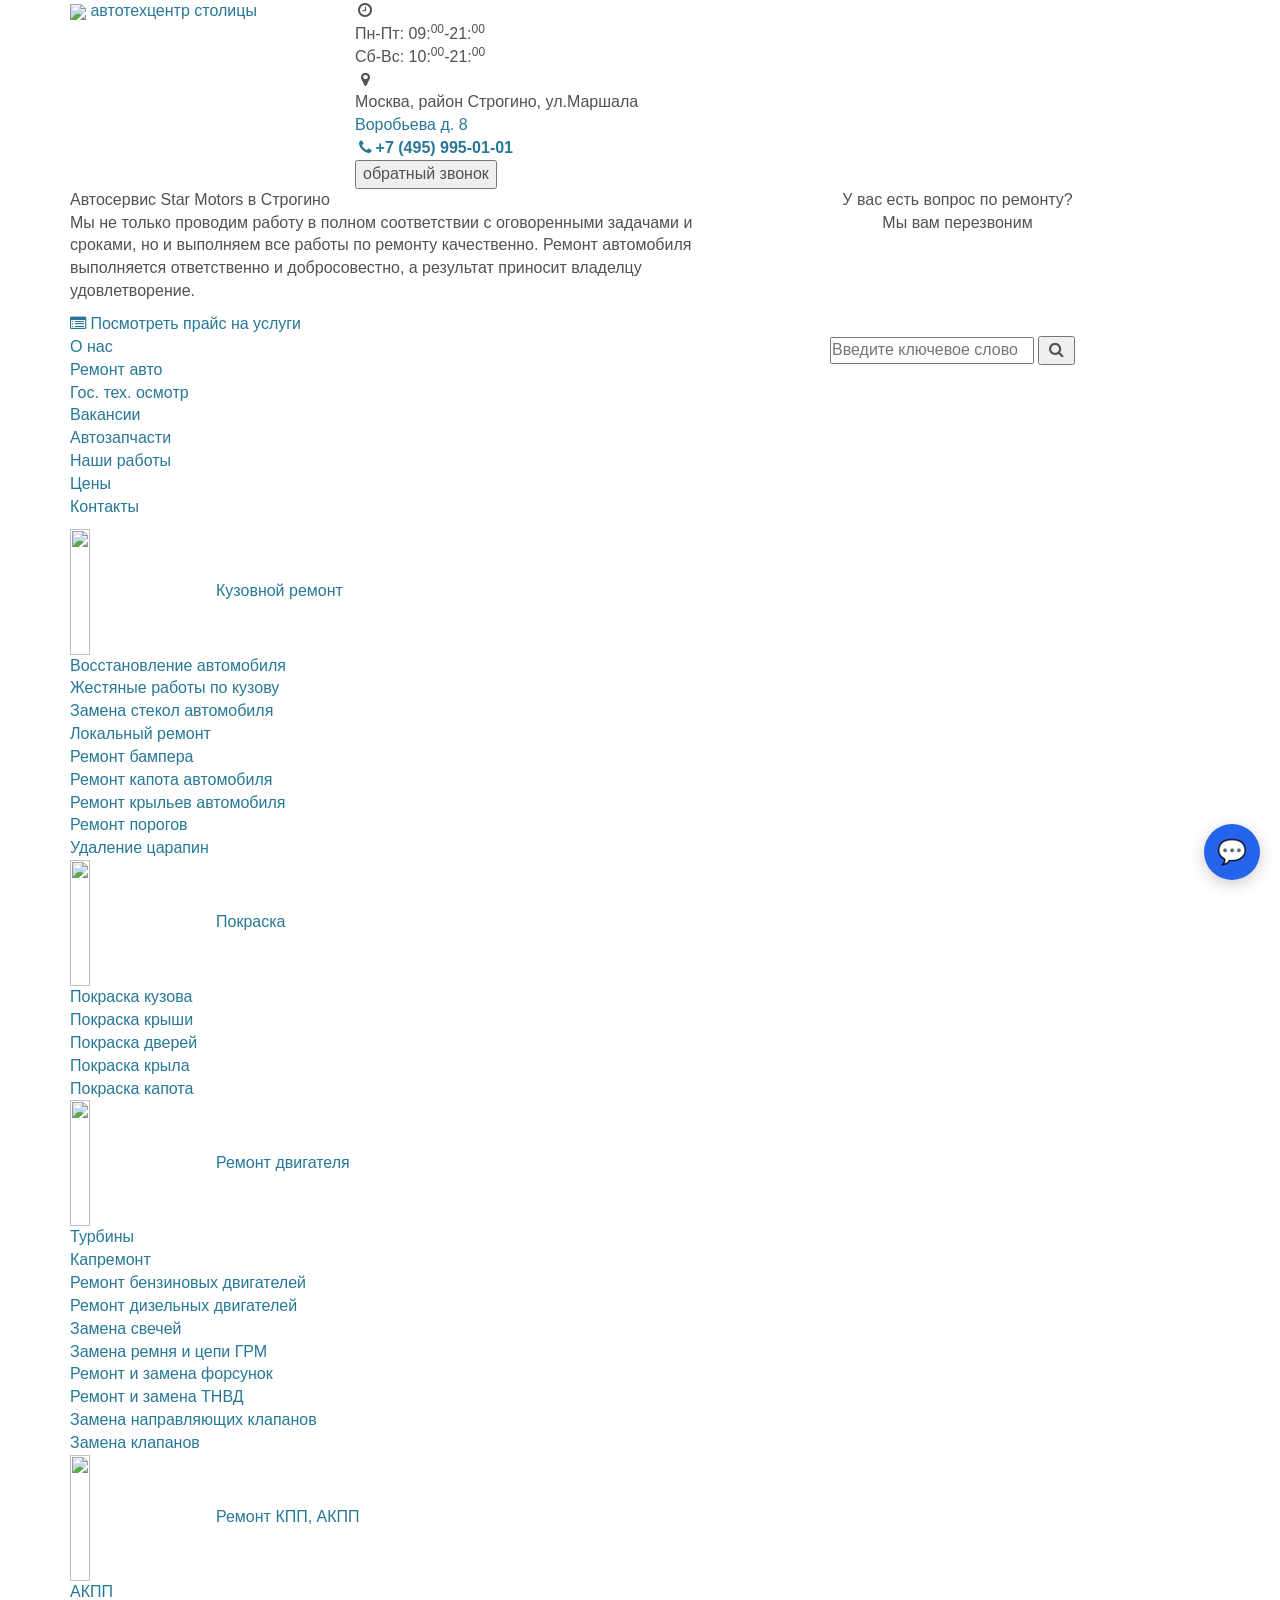
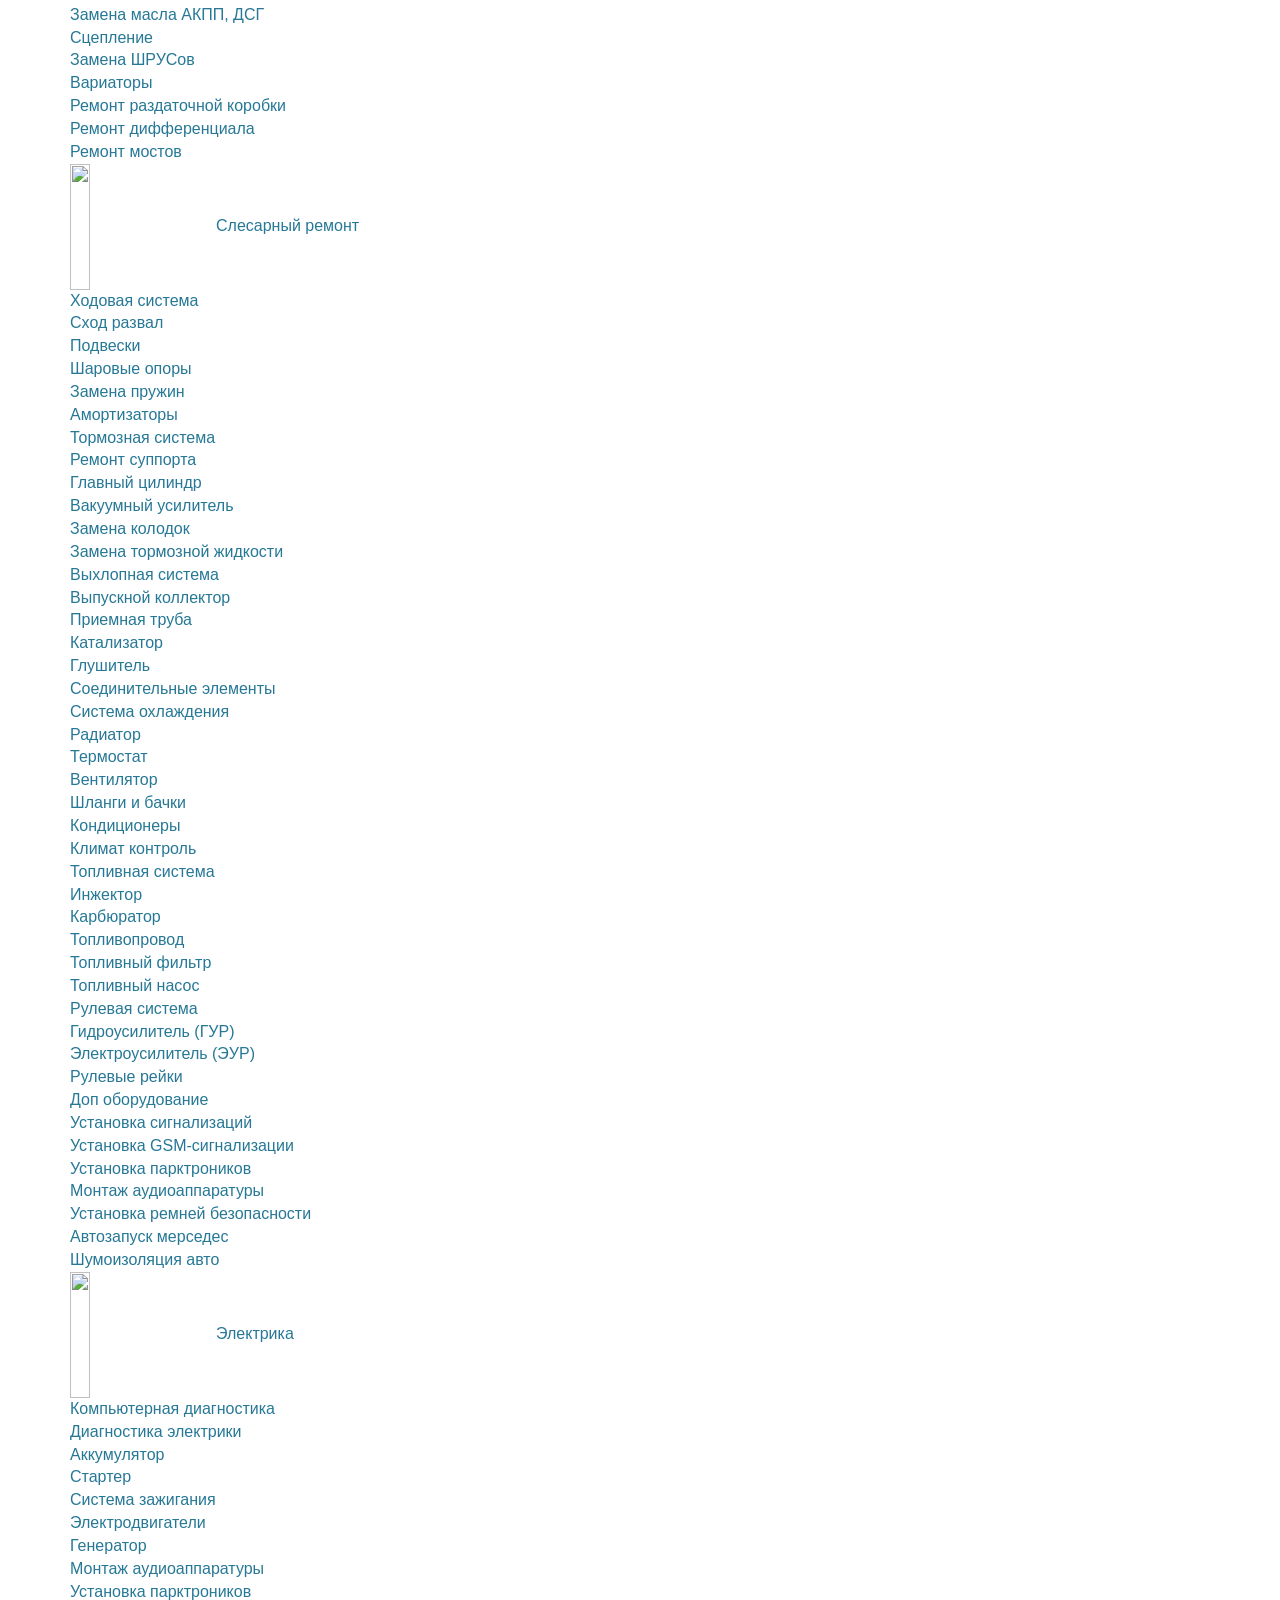
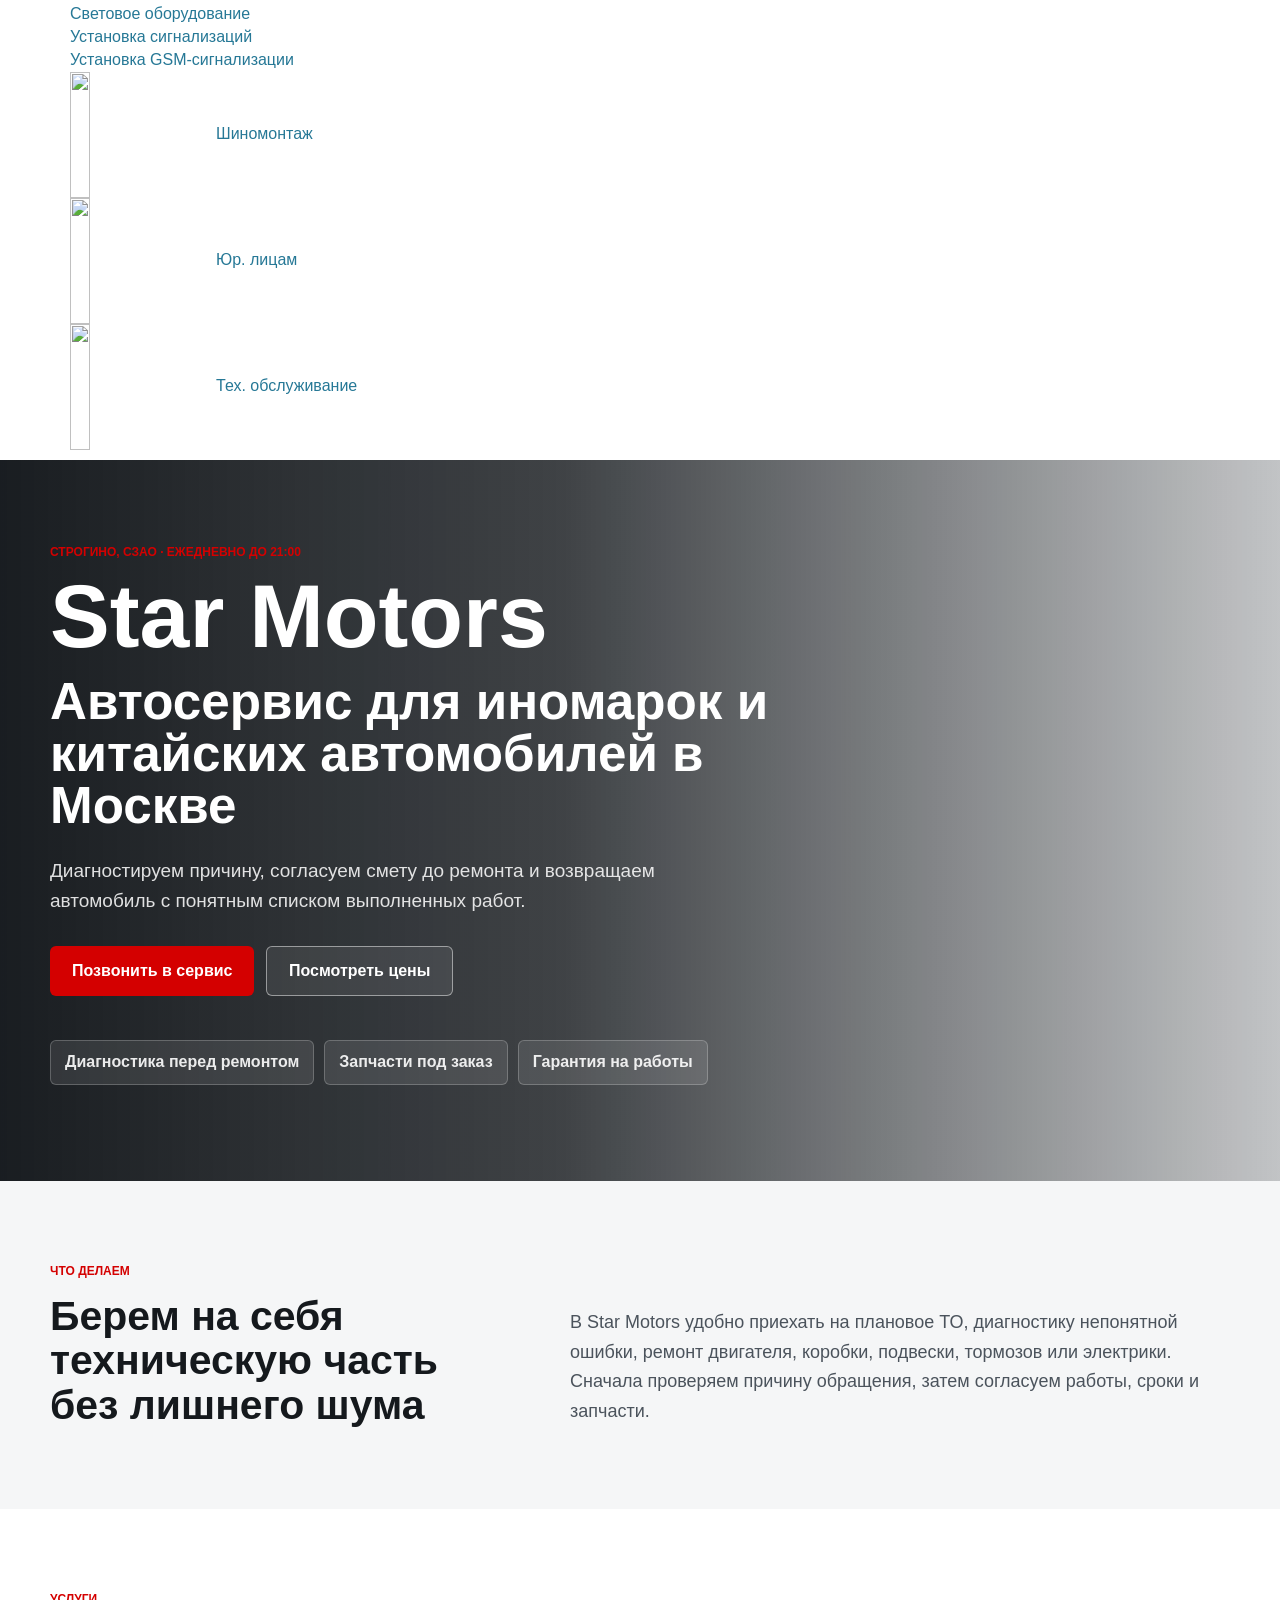
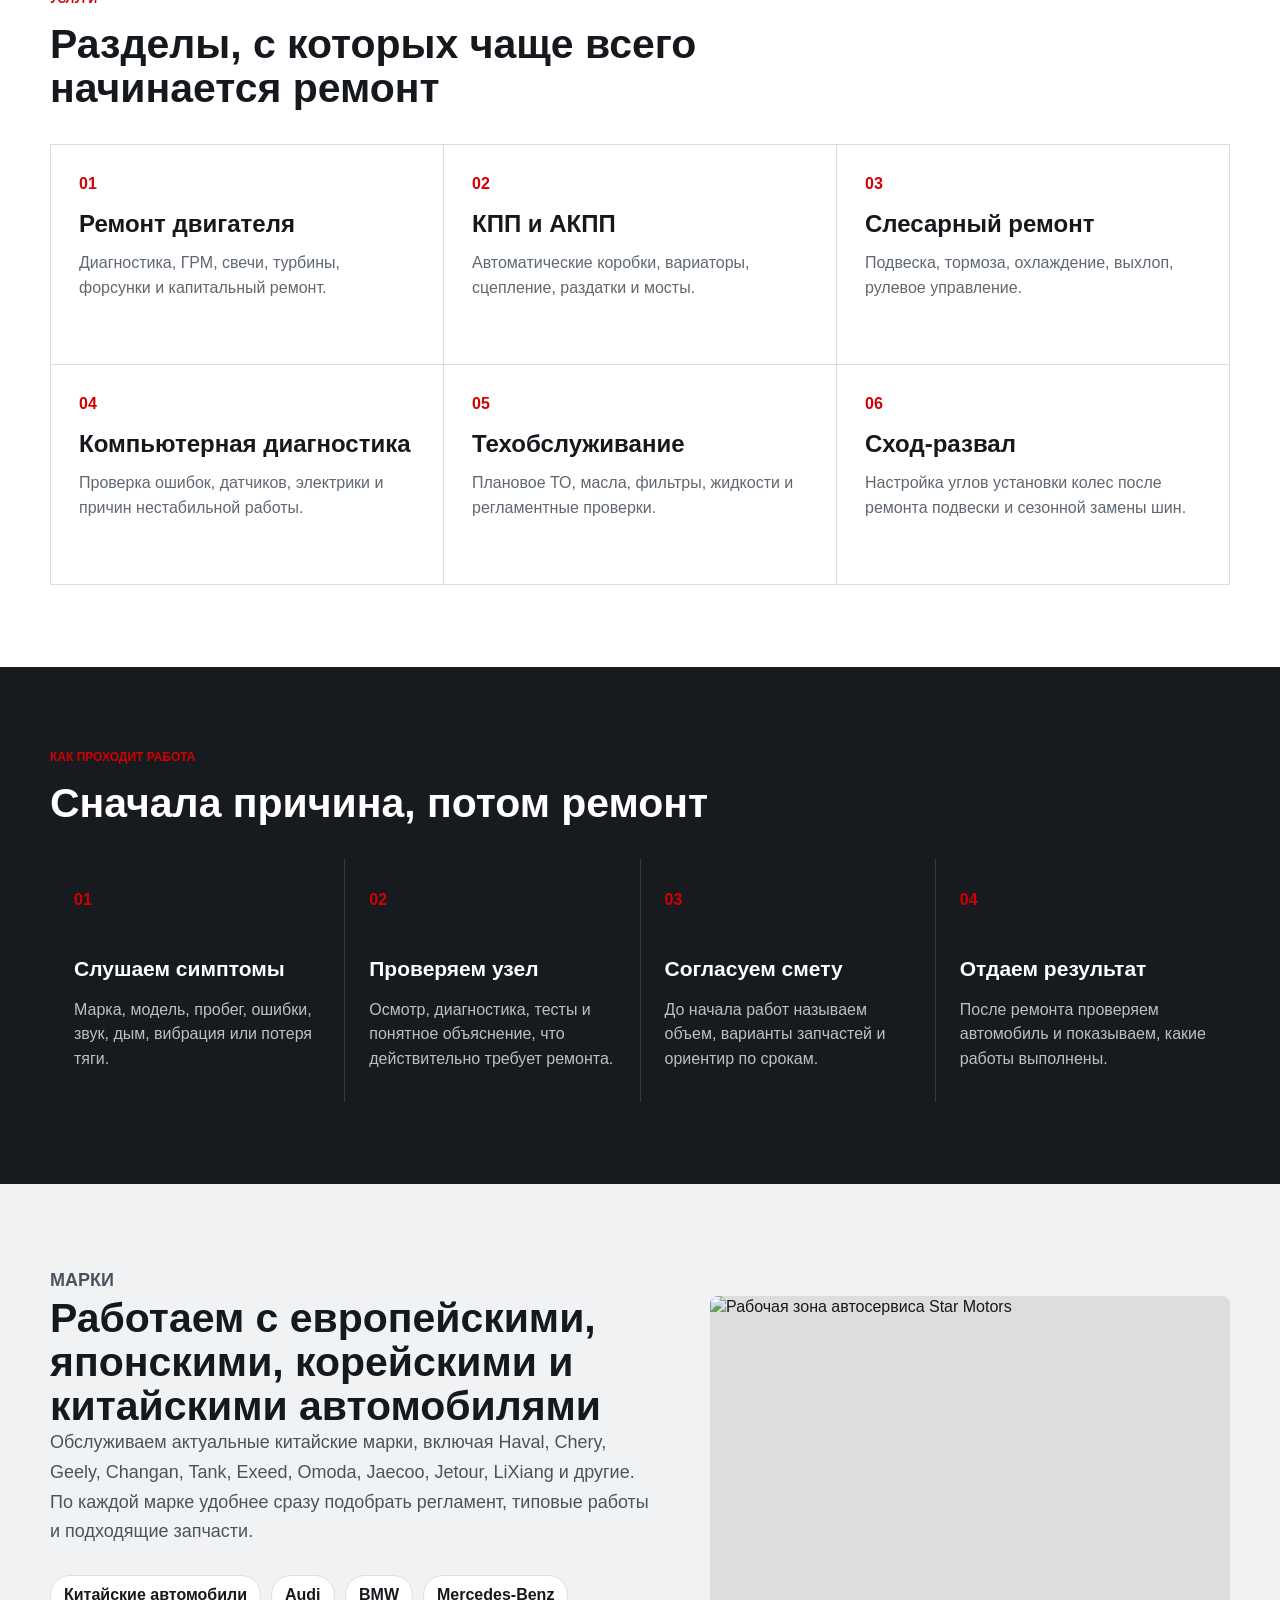
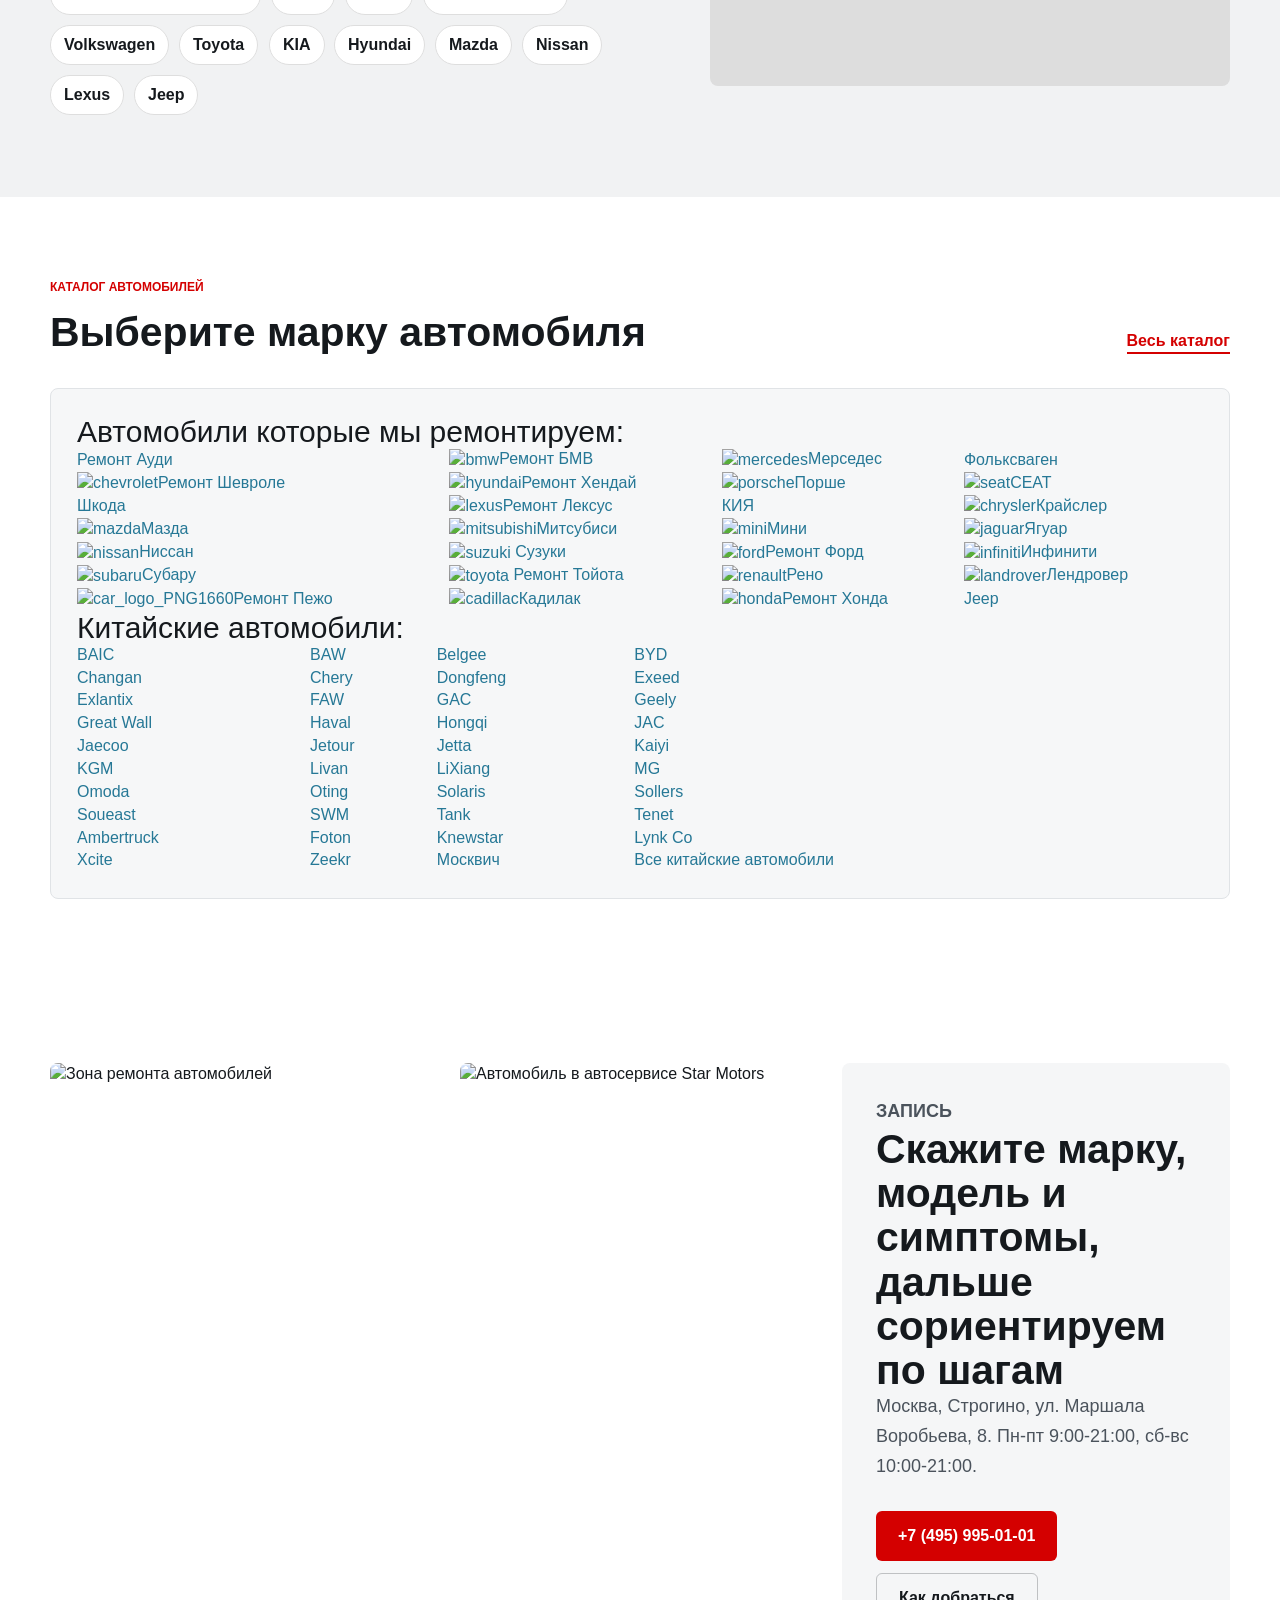
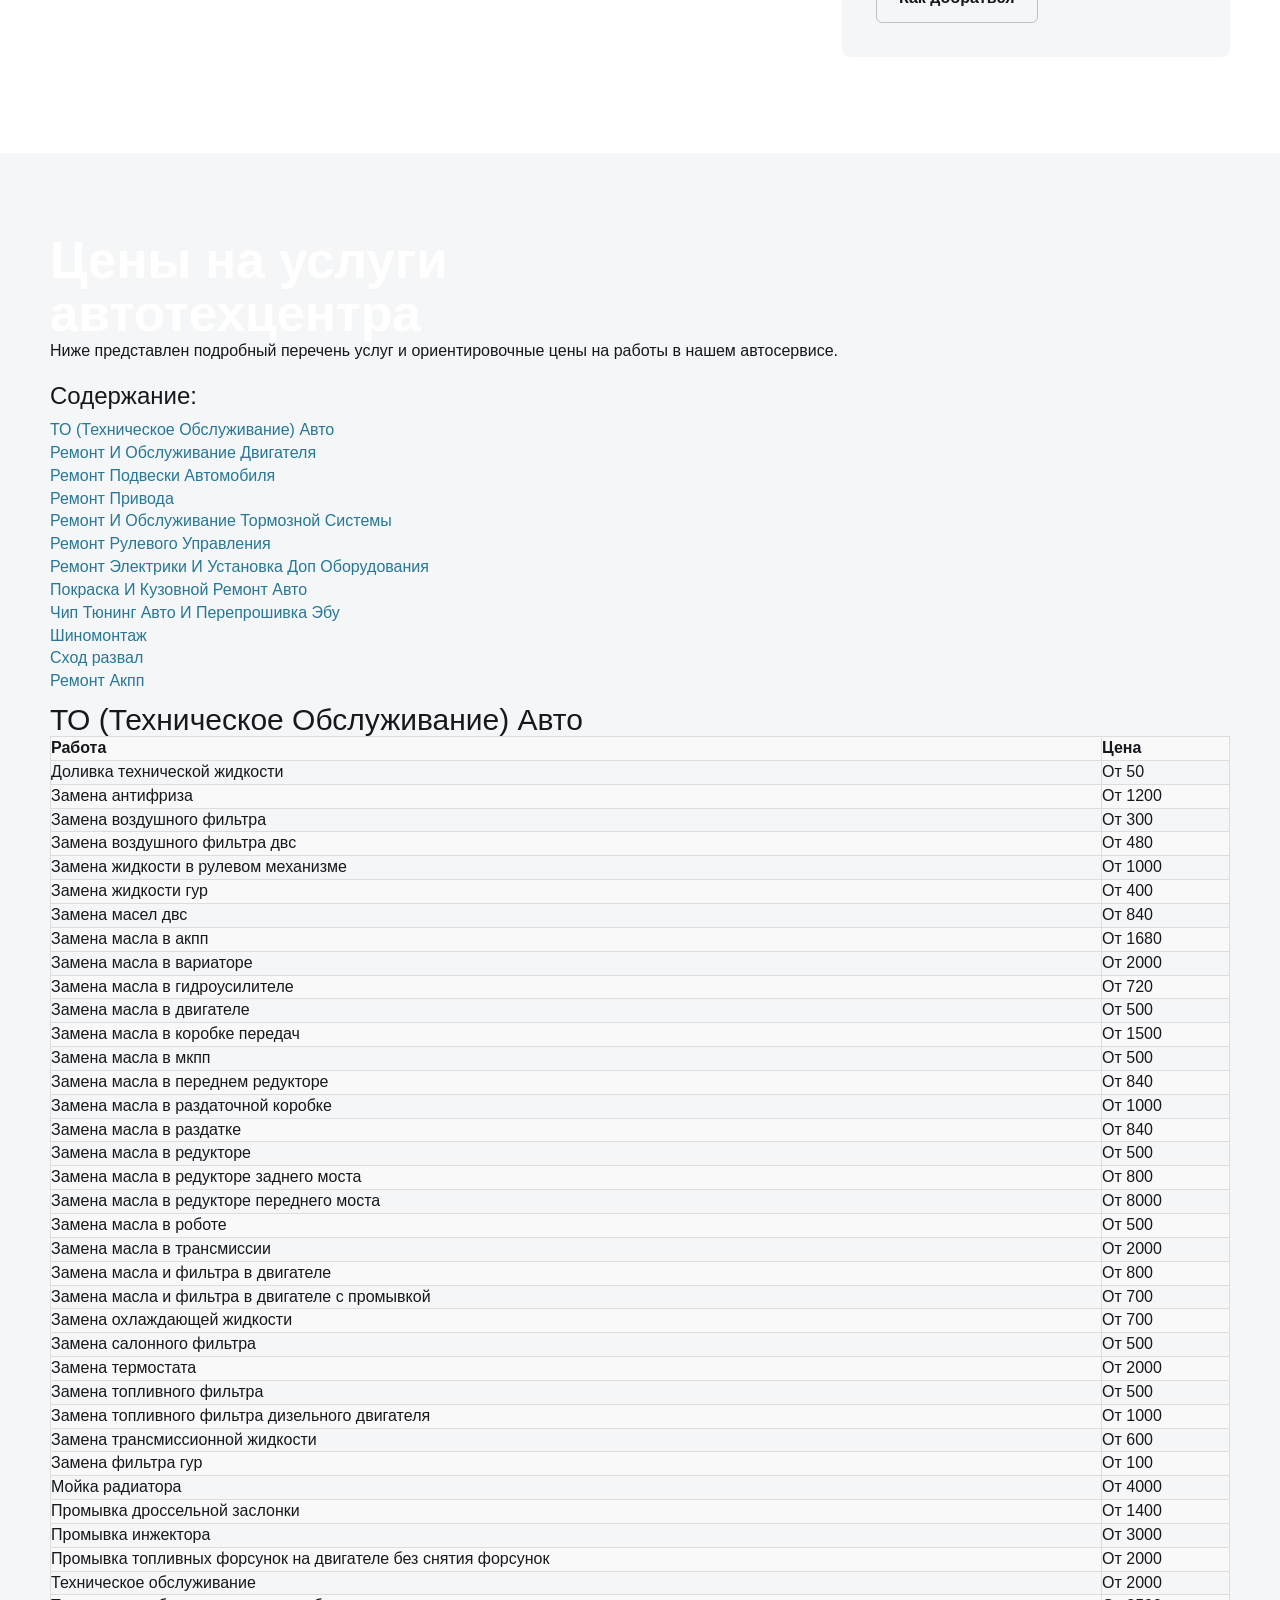
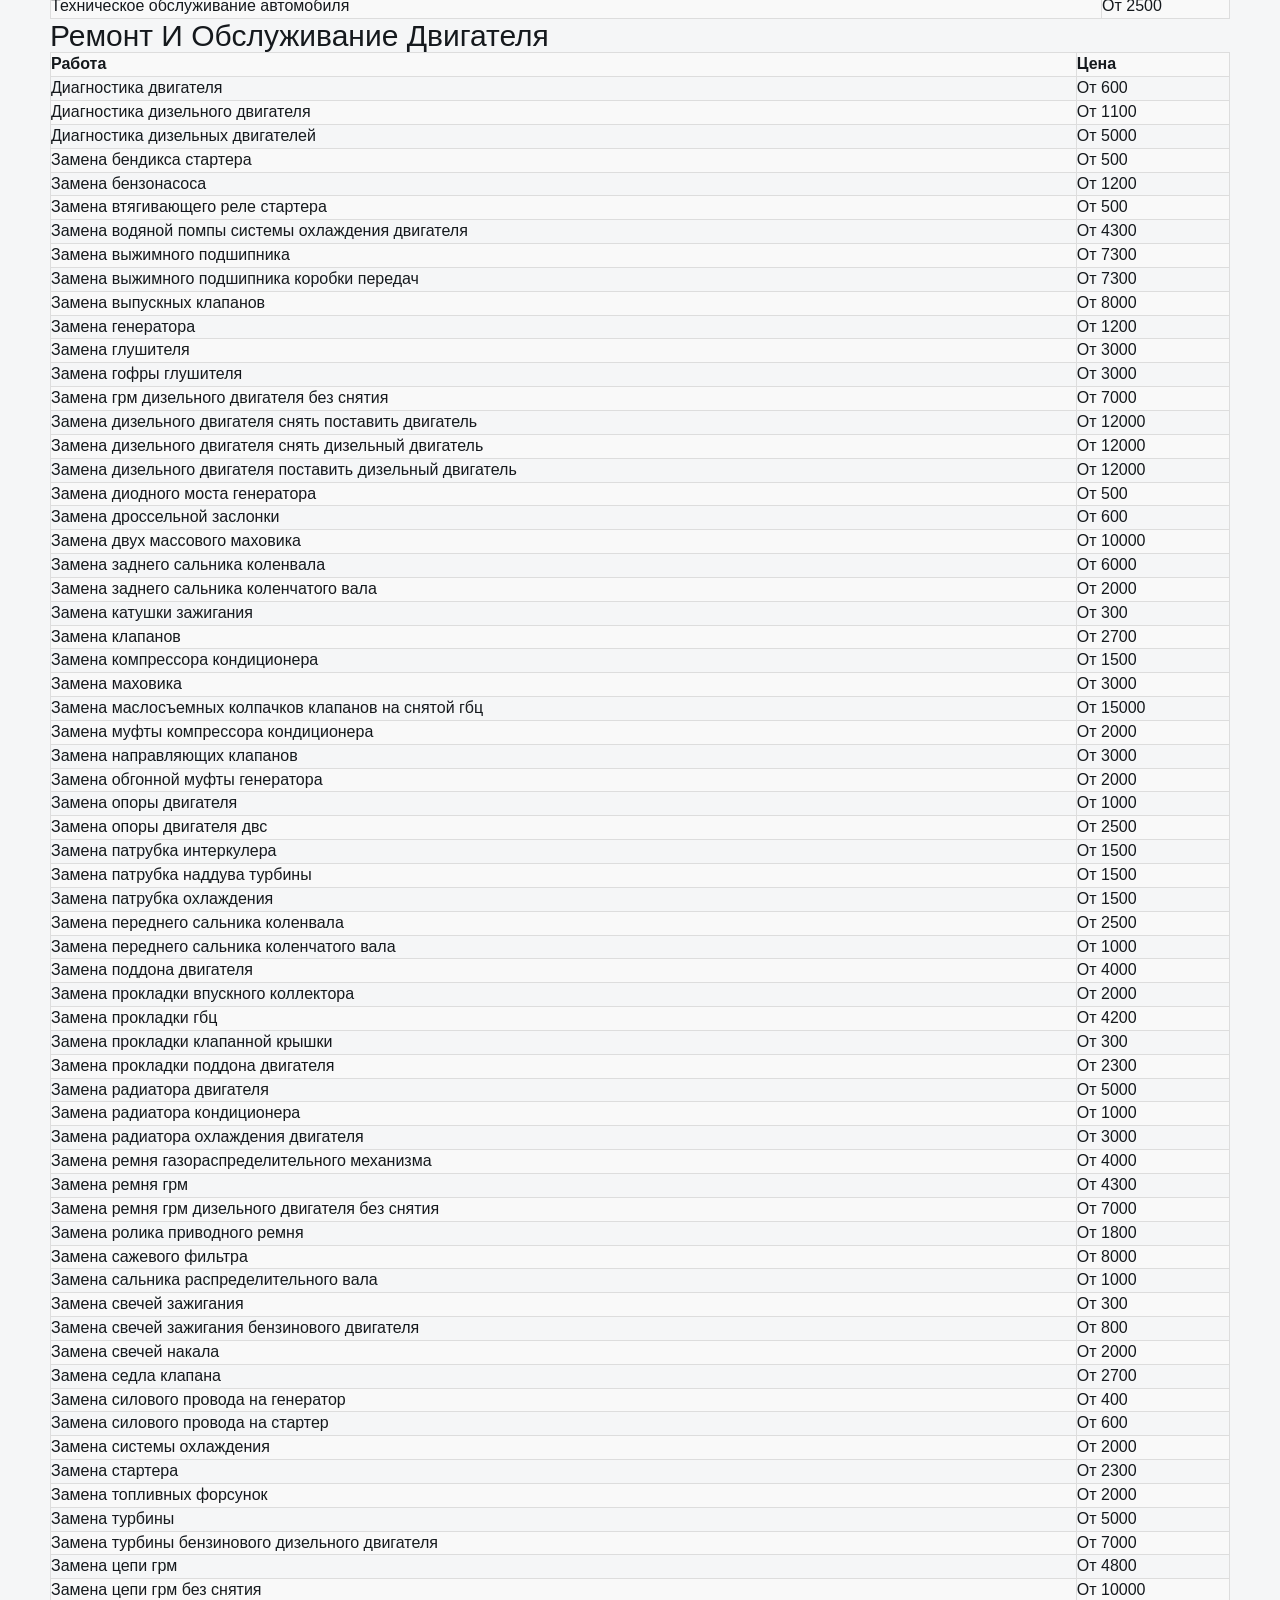
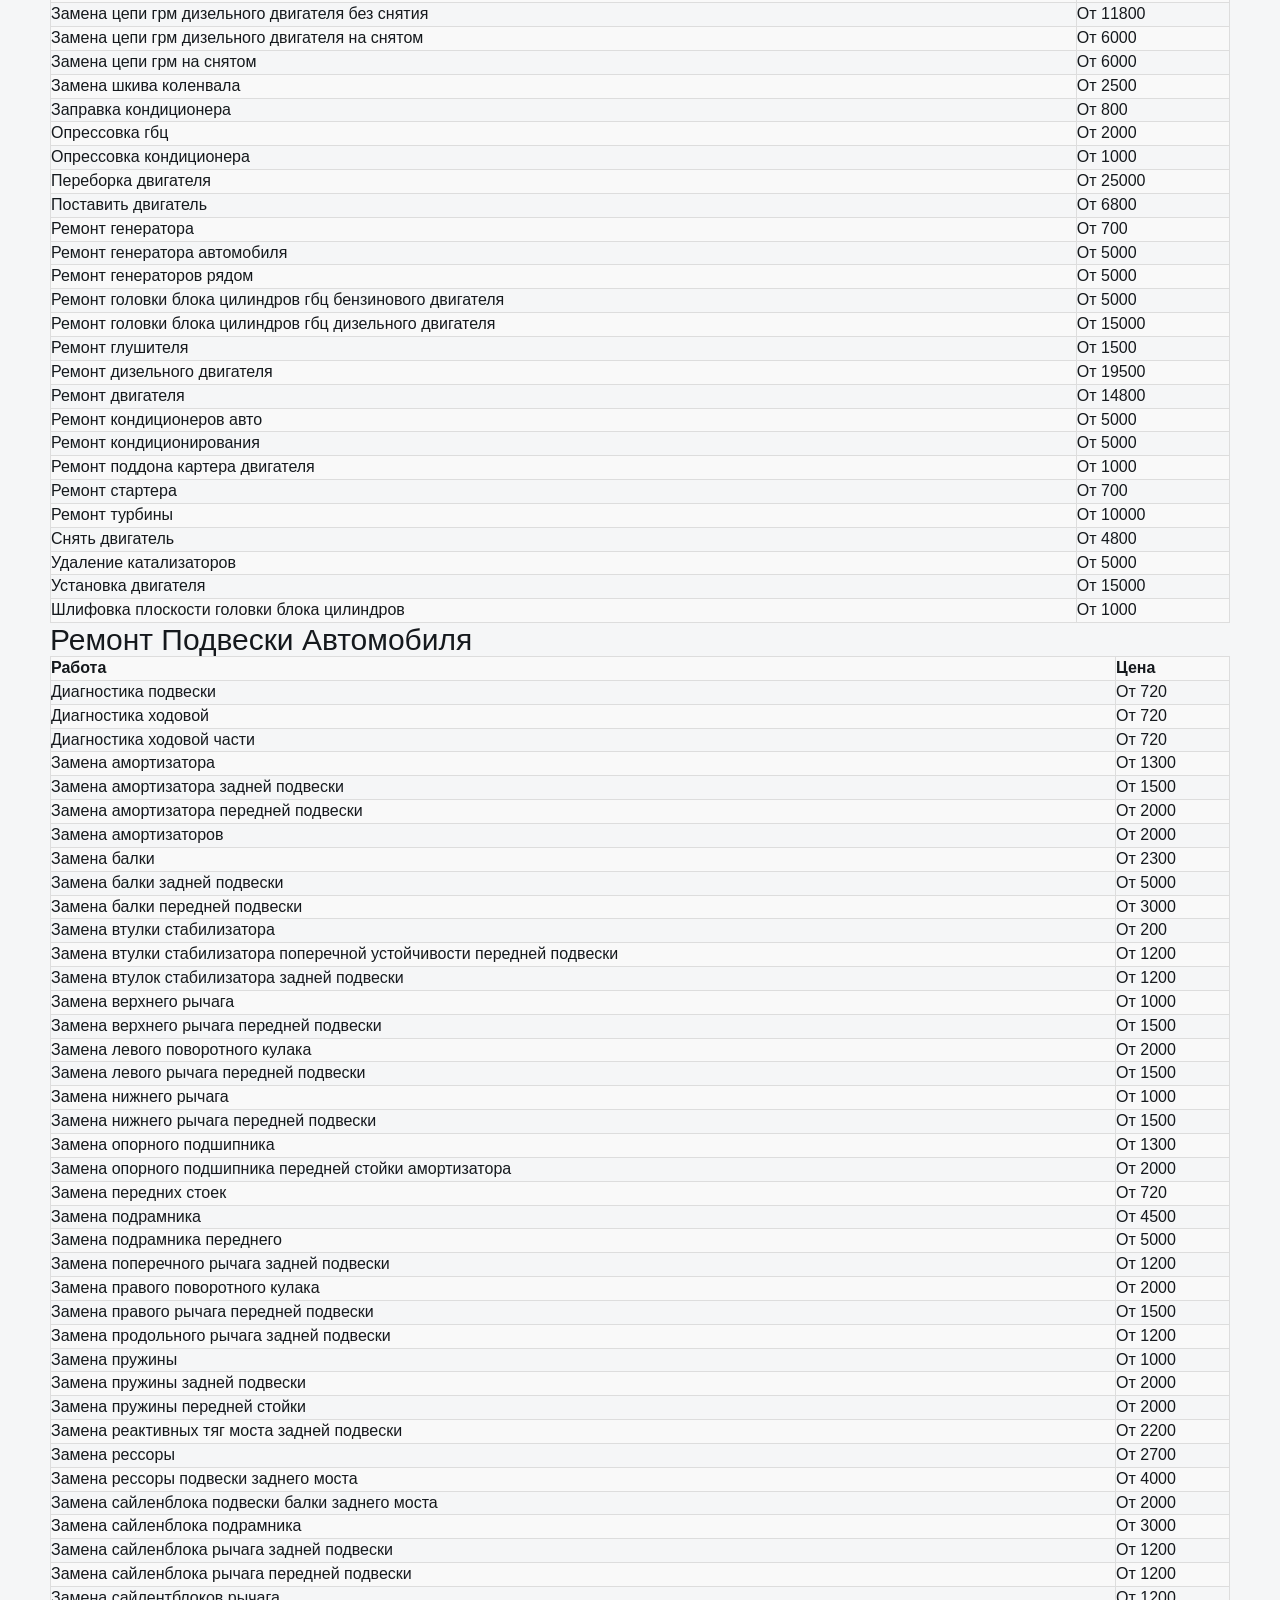
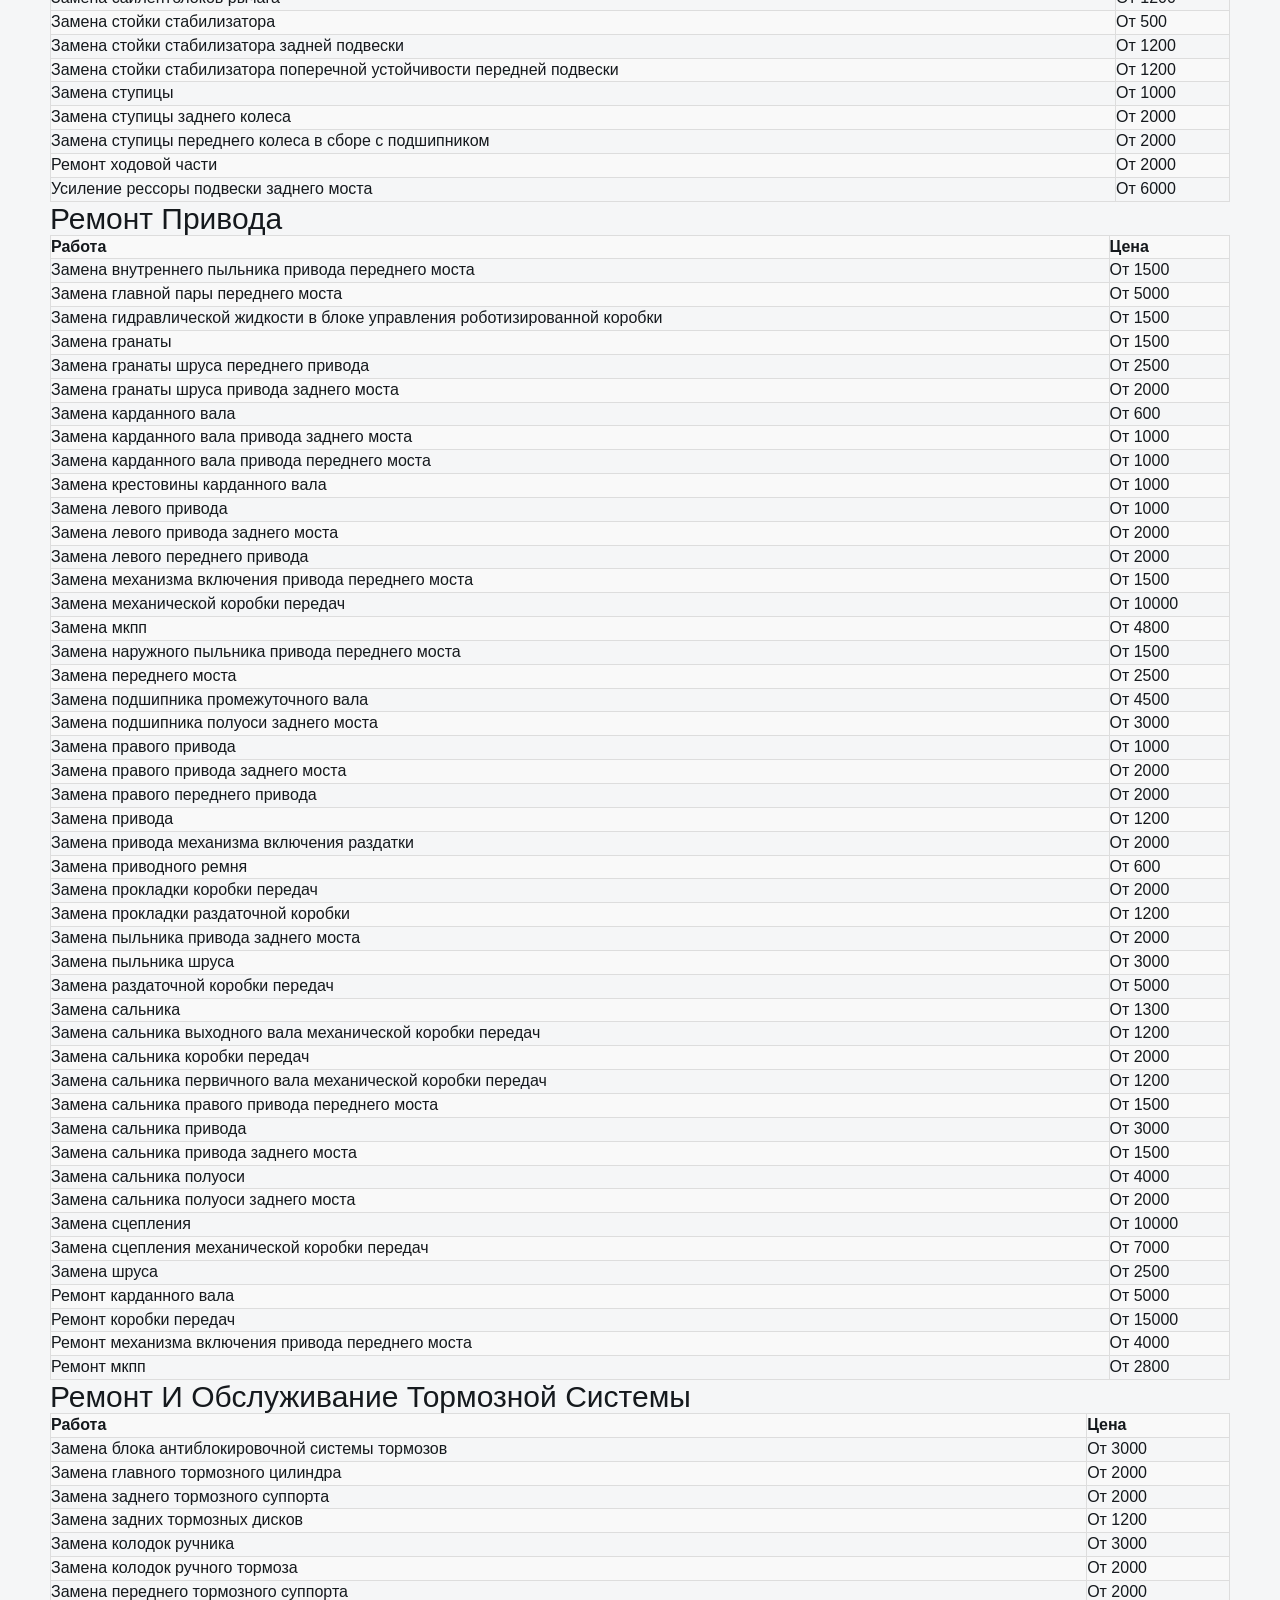
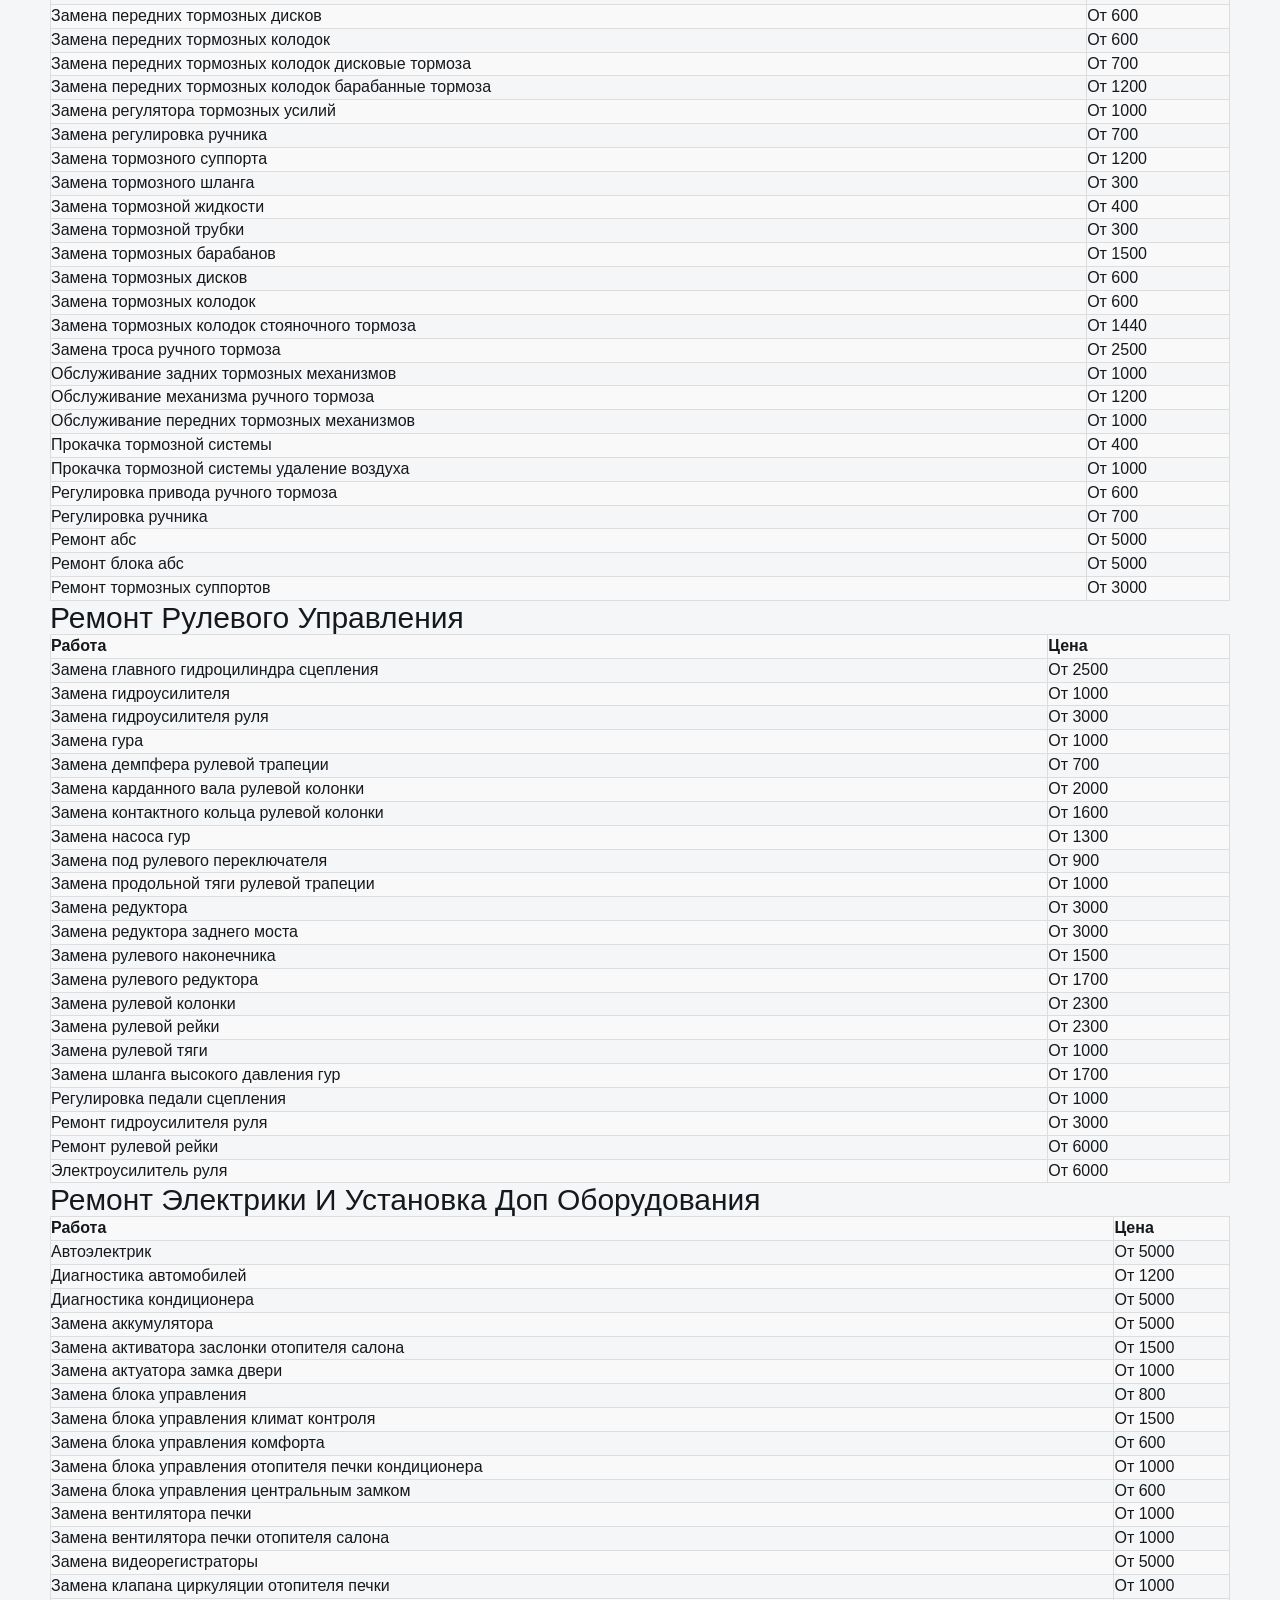
==== commit 858966aa: "Fix CSS loading: bundle theme styles with absolute GitHub Pages paths" ====
--- a/index.html
+++ b/index.html
@@ -3,17 +3,16 @@
 <head>
   <meta charset="utf-8" />
   <meta name="viewport" content="width=device-width, initial-scale=1" />
+  <base href="https://patr1k66.github.io/star-motors/" />
   <title>Star Motors — автосервис в Строгино</title>
   <meta name="description" content="Автосервис Star Motors — ремонт и ТО иномарок в Москве, Строгино." />
   <link rel="icon" href="https://star-motors.ru/wp-content/themes/wordpost_new1/images/favicon.ico" />
   <link rel="preconnect" href="https://fonts.googleapis.com" />
   <link rel="preconnect" href="https://fonts.gstatic.com" crossorigin />
   <link href="https://fonts.googleapis.com/css2?family=Exo+2:wght@300;400;600;700&display=swap" rel="stylesheet" />
-  <link rel="stylesheet" href="css/bootstrap.min.css" />
-  <link rel="stylesheet" href="css/font-awesome.css" />
-  <link rel="stylesheet" href="css/menu-image.css" />
-  <link rel="stylesheet" href="css/theme.css" />
-  <link rel="stylesheet" href="css/demo.css" />
+  <link rel="stylesheet" href="https://cdnjs.cloudflare.com/ajax/libs/font-awesome/4.3.0/css/font-awesome.min.css" />
+  <link rel="stylesheet" href="/star-motors/css/site.bundle.css" />
+  <link rel="stylesheet" href="/star-motors/css/demo.css" />
 </head>
 <body class="home wp-theme-wordpost_new1 wordpost" id="top">
 <header class="site-header"><div class="header-top"><div class="header-top-top"><div class="container"><div class="row"><div class="col-xs-9 col-sm-4 col-md-3 header-top-logo"><div class="wrapper"> <a href="#top"> <img src="https://star-motors.ru/wp-content/themes/wordpost_new1/img/logo-1.png"  /> автотехцентр столицы </a></div></div><div class="col-sm-8 col-md-9 hidden-xs header-top-info"><div class="header-mode hidden-sm"><div class="icon"><i class="fa fa-clock-o fa-fw" aria-hidden="true"></i></div><div class="content"> Пн-Пт: 09:<sup>00</sup>-21:<sup>00</sup><br> Сб-Вс: 10:<sup>00</sup>-21:<sup>00</sup></div></div><div class="header-address"><div class="icon"><i class="fa fa-map-marker fa-fw" aria-hidden="true"></i></div><div class="content"> Москва, район Строгино, ул.Маршала<br> <a href="https://star-motors.ru/kontakty/">Воробьева д. 8</a></div></div><div class="header-contacts"><div class="content"> <a href="tel:+74959950101"><i class="fa fa-phone fa-fw" aria-hidden="true"></i><b>+7 (495) 995-<span>01-01</span></b></a> <br> <button type="button" data-toggle="modal" data-target=".modal-callback">обратный звонок</button></div></div></div><div class="col-xs-3 visible-xs header-button"> <button type="button" class="main-menu-toggle"> <i class="fa fa-navicon fa-fw"></i> </button></div></div></div></div><div class="header-top-middle"><div class="container"><div class="row"><div class="col-xs-12 contacts text-center hidden-md hidden-lg"> Москва, район Строгино, ул. Маршала Воробьева, д. 8 <a href="tel:+74959950101"><b>+7 (495) 995-<span>01-01</span></b></a></div><div class="col-md-7 intro hidden-xs hidden-sm"><div class="sm-header-style-title">Автосервис Star Motors в Строгино</div><p>Мы не только проводим работу в полном соответствии с оговоренными задачами и сроками, но и выполняем все работы по ремонту качественно. Ремонт автомобиля выполняется ответственно и добросовестно, а результат приносит владелцу удовлетворение.</p> <a href="#catalog"><i class="fa fa-list-alt" aria-hidden="true"></i> Посмотреть прайс на услуги</a></div><div class="col-md-5 appointment hidden-xs hidden-sm"><div class="title text-center"><div class="sm-header-question-title">У вас есть вопрос по ремонту?</div> <span>Мы вам перезвоним</span></div><div class="form"><div class="wpcf7 no-js" id="wpcf7-f10252-o1" lang="ru-RU" dir="ltr" data-wpcf7-id="10252"><div class="screen-reader-response"><p role="status" aria-live="polite" aria-atomic="true"></p><ul></ul></div></div></div></div></div></div></div><div class="header-top-bottom"><div class="container"><div class="row"><div class="col-xs-6 visible-xs"> <button type="button" class="services-menu-toggle"> <i class="fa fa-car" aria-hidden="true"></i> </button></div><div class="col-xs-6 visible-xs"> <a class="price-link" href="#catalog">Прайс на услуги</a></div><div class="col-xs-12 col-md-8"><div class="main-menu"><ul><li><a href="https://star-motors.ru/o-nas/">О нас</a></li><li><a href="https://star-motors.ru/avto-2/">Ремонт авто</a></li><li><a href="https://star-motors.ru/gos-teh-osmotr/">Гос. тех. осмотр</a></li><li><a href="https://star-motors.ru/vykup-avto/">Вакансии</a></li><li><a href="https://star-motors.ru/avtozapchasti/">Автозапчасти</a></li><li><a href="https://star-motors.ru/nashi-raboty/">Наши работы</a></li><li><a href="#catalog">Цены</a></li><li><a href="https://star-motors.ru/kontakty/" class="accent">Контакты</a></li></ul></div></div><div class="col-xs-4 hidden-xs hidden-sm"><form method="get" action="#" class="search"> <input type="text" name="s" placeholder="Введите ключевое слово"/> <button type="submit"><i class="fa fa-search fa-fw" aria-hidden="true"></i></button></form></div></div></div></div></div><div class="header-bottom"><div class="container"><div class="menu-uslugi-container"><ul id="menu-uslugi" class="menu"><li id="menu-item-51" class="menu-item menu-item-type-post_type menu-item-object-page menu-item-has-children menu-item-51"><a href="https://star-motors.ru/kuzovnoj-remont/" class="menu-image-title-after menu-image-not-hovered"><img  width="126" height="126" src="https://star-motors.ru/wp-content/uploads/2016/07/1.png" alt="" decoding="async" /><span class="menu-image-title-after menu-image-title">Кузовной ремонт</span></a><ul class="sub-menu"><li id="menu-item-9526" class="menu-item menu-item-type-post_type menu-item-object-lending menu-item-9526"><a href="https://star-motors.ru/vosstanovlenie-avtomobilya-posle-avarij/">Восстановление автомобиля</a></li><li id="menu-item-9529" class="menu-item menu-item-type-post_type menu-item-object-lending menu-item-9529"><a href="https://star-motors.ru/zhestyanye-raboty-po-kuzovu/">Жестяные работы по кузову</a></li><li id="menu-item-9530" class="menu-item menu-item-type-post_type menu-item-object-lending menu-item-9530"><a href="https://star-motors.ru/zamena-stekol-avtomobilya/">Замена стекол автомобиля</a></li><li id="menu-item-9532" class="menu-item menu-item-type-post_type menu-item-object-lending menu-item-9532"><a href="https://star-motors.ru/lokalnyj-remont-avtomobilya/">Локальный ремонт</a></li><li id="menu-item-9535" class="menu-item menu-item-type-post_type menu-item-object-lending menu-item-9535"><a href="https://star-motors.ru/remont-bampera/">Ремонт бампера</a></li><li id="menu-item-9537" class="menu-item menu-item-type-post_type menu-item-object-lending menu-item-9537"><a href="https://star-motors.ru/remont-kapota-avtomobilya/">Ремонт капота автомобиля</a></li><li id="menu-item-9538" class="menu-item menu-item-type-post_type menu-item-object-lending menu-item-9538"><a href="https://star-motors.ru/remont-krylev-avtomobilya/">Ремонт крыльев автомобиля</a></li><li id="menu-item-9541" class="menu-item menu-item-type-post_type menu-item-object-lending menu-item-9541"><a href="https://star-motors.ru/remont-porogov/">Ремонт порогов</a></li><li id="menu-item-9545" class="menu-item menu-item-type-post_type menu-item-object-lending menu-item-9545"><a href="https://star-motors.ru/udalenie-carapin/">Удаление царапин</a></li></ul></li><li id="menu-item-52" class="menu-item menu-item-type-post_type menu-item-object-page menu-item-has-children menu-item-52"><a href="https://star-motors.ru/pokraska/" class="menu-image-title-after menu-image-not-hovered"><img  width="126" height="126" src="https://star-motors.ru/wp-content/uploads/2016/07/2.png" alt="" decoding="async" /><span class="menu-image-title-after menu-image-title">Покраска</span></a><ul class="sub-menu"><li id="menu-item-9625" class="menu-item menu-item-type-post_type menu-item-object-lending menu-item-9625"><a href="https://star-motors.ru/pokraska-kuzova/">Покраска кузова</a></li><li id="menu-item-9624" class="menu-item menu-item-type-post_type menu-item-object-lending menu-item-9624"><a href="https://star-motors.ru/pokraska-kryshi/">Покраска крыши</a></li><li id="menu-item-9626" class="menu-item menu-item-type-post_type menu-item-object-lending menu-item-9626"><a href="https://star-motors.ru/pokraska-dverej/">Покраска дверей</a></li><li id="menu-item-9627" class="menu-item menu-item-type-post_type menu-item-object-lending menu-item-9627"><a href="https://star-motors.ru/pokraska-kryla/">Покраска крыла</a></li><li id="menu-item-9628" class="menu-item menu-item-type-post_type menu-item-object-lending menu-item-9628"><a href="https://star-motors.ru/pokraska-kapota/">Покраска капота</a></li></ul></li><li id="menu-item-53" class="menu-item menu-item-type-post_type menu-item-object-page menu-item-has-children menu-item-53"><a href="https://star-motors.ru/remont-dvigatelya/" class="menu-image-title-after menu-image-not-hovered"><img  width="126" height="126" src="https://star-motors.ru/wp-content/uploads/2016/07/3.png" alt="" decoding="async" /><span class="menu-image-title-after menu-image-title">Ремонт двигателя</span></a><ul class="sub-menu"><li id="menu-item-232" class="menu-item menu-item-type-post_type menu-item-object-page menu-item-232"><a href="https://star-motors.ru/remont-dvigatelya/turbiny/">Турбины</a></li><li id="menu-item-233" class="menu-item menu-item-type-post_type menu-item-object-page menu-item-233"><a href="https://star-motors.ru/remont-dvigatelya/kapremont/">Капремонт</a></li><li id="menu-item-234" class="menu-item menu-item-type-post_type menu-item-object-page menu-item-234"><a href="https://star-motors.ru/remont-dvigatelya/remont-benzinovyx-dvigatelej/">Ремонт бензиновых двигателей</a></li><li id="menu-item-235" class="menu-item menu-item-type-post_type menu-item-object-page menu-item-235"><a href="https://star-motors.ru/remont-dvigatelya/remont-dizelnyx-dvigatelej/">Ремонт дизельных двигателей</a></li><li id="menu-item-236" class="menu-item menu-item-type-post_type menu-item-object-page menu-item-236"><a href="https://star-motors.ru/remont-dvigatelya/zamena-svechej/">Замена свечей</a></li><li id="menu-item-237" class="menu-item menu-item-type-post_type menu-item-object-page menu-item-237"><a href="https://star-motors.ru/remont-dvigatelya/zamena-remnya-i-cepi-grm/">Замена ремня и цепи ГРМ</a></li><li id="menu-item-2778" class="menu-item menu-item-type-post_type menu-item-object-page menu-item-2778"><a href="https://star-motors.ru/remont-dvigatelya/remont-forsunok/">Ремонт и замена форсунок</a></li><li id="menu-item-2773" class="menu-item menu-item-type-post_type menu-item-object-page menu-item-2773"><a href="https://star-motors.ru/remont-dvigatelya/remont-i-zamena-tnvd/">Ремонт и замена ТНВД</a></li><li id="menu-item-11644" class="menu-item menu-item-type-post_type menu-item-object-page menu-item-11644"><a href="https://star-motors.ru/remont-dvigatelya/zamena-napravlyayushhix-klapanov/">Замена направляющих клапанов</a></li><li id="menu-item-11645" class="menu-item menu-item-type-post_type menu-item-object-page menu-item-11645"><a href="https://star-motors.ru/remont-dvigatelya/zamena-klapanov-ot-2700r/">Замена клапанов</a></li></ul></li><li id="menu-item-54" class="menu-item menu-item-type-post_type menu-item-object-page menu-item-has-children menu-item-54"><a href="https://star-motors.ru/remont-kppakpp/" class="menu-image-title-after menu-image-not-hovered"><img  width="126" height="126" src="https://star-motors.ru/wp-content/uploads/2016/07/4.png" alt="" decoding="async" /><span class="menu-image-title-after menu-image-title">Ремонт КПП, АКПП</span></a><ul class="sub-menu"><li id="menu-item-1679" class="menu-item menu-item-type-post_type menu-item-object-page menu-item-1679"><a href="https://star-motors.ru/remont-kppakpp/akpp/">АКПП</a></li><li id="menu-item-11698" class="menu-item menu-item-type-custom menu-item-object-custom menu-item-11698"><a href="https://star-motors.ru/remont-kppakpp/zamena-masla-akpp/">Замена масла АКПП, ДСГ</a></li><li id="menu-item-238" class="menu-item menu-item-type-post_type menu-item-object-page menu-item-238"><a href="https://star-motors.ru/remont-kppakpp/sceplenie/">Сцепление</a></li><li id="menu-item-239" class="menu-item menu-item-type-post_type menu-item-object-page menu-item-239"><a href="https://star-motors.ru/remont-kppakpp/remont-shrusov/">Замена ШРУСов</a></li><li id="menu-item-240" class="menu-item menu-item-type-post_type menu-item-object-page menu-item-240"><a href="https://star-motors.ru/remont-kppakpp/variatory/">Вариаторы</a></li><li id="menu-item-241" class="menu-item menu-item-type-post_type menu-item-object-page menu-item-241"><a href="https://star-motors.ru/remont-kppakpp/remont-razdatochnoj-korobki/">Ремонт раздаточной коробки</a></li><li id="menu-item-242" class="menu-item menu-item-type-post_type menu-item-object-page menu-item-242"><a href="https://star-motors.ru/remont-kppakpp/remont-differenciala/">Ремонт дифференциала</a></li><li id="menu-item-243" class="menu-item menu-item-type-post_type menu-item-object-page menu-item-243"><a href="https://star-motors.ru/remont-kppakpp/remont-mostov/">Ремонт мостов</a></li></ul></li><li id="menu-item-55" class="menu-item menu-item-type-post_type menu-item-object-page menu-item-has-children menu-item-55"><a href="https://star-motors.ru/slesarnyj-remont/" class="menu-image-title-after menu-image-not-hovered"><img  width="126" height="126" src="https://star-motors.ru/wp-content/uploads/2016/07/5.png" alt="" decoding="async" /><span class="menu-image-title-after menu-image-title">Слесарный ремонт</span></a><ul class="sub-menu"><li id="menu-item-256" class="menu-item menu-item-type-post_type menu-item-object-page menu-item-has-children menu-item-256"><a href="https://star-motors.ru/slesarnyj-remont/xodovaya-sistema/">Ходовая система</a><ul class="sub-menu"><li id="menu-item-1694" class="menu-item menu-item-type-post_type menu-item-object-page menu-item-1694"><a href="https://star-motors.ru/slesarnyj-remont/xodovaya-sistema/podveski/sxod-razval/">Сход развал</a></li><li id="menu-item-322" class="menu-item menu-item-type-post_type menu-item-object-page menu-item-322"><a href="https://star-motors.ru/slesarnyj-remont/xodovaya-sistema/podveski/">Подвески</a></li><li id="menu-item-323" class="menu-item menu-item-type-post_type menu-item-object-page menu-item-323"><a href="https://star-motors.ru/slesarnyj-remont/xodovaya-sistema/sharovye-opory/">Шаровые опоры</a></li><li id="menu-item-324" class="menu-item menu-item-type-post_type menu-item-object-page menu-item-324"><a href="https://star-motors.ru/slesarnyj-remont/xodovaya-sistema/remont-pruzhin/">Замена пружин</a></li><li id="menu-item-326" class="menu-item menu-item-type-post_type menu-item-object-page menu-item-326"><a href="https://star-motors.ru/slesarnyj-remont/xodovaya-sistema/amortizatory/">Амортизаторы</a></li></ul></li><li id="menu-item-257" class="menu-item menu-item-type-post_type menu-item-object-page menu-item-has-children menu-item-257"><a href="https://star-motors.ru/slesarnyj-remont/tormoznaya-sistema/">Тормозная система</a><ul class="sub-menu"><li id="menu-item-2808" class="menu-item menu-item-type-post_type menu-item-object-page menu-item-2808"><a href="https://star-motors.ru/remont-dvigatelya/remont-supporta/">Ремонт суппорта</a></li><li id="menu-item-328" class="menu-item menu-item-type-post_type menu-item-object-page menu-item-328"><a href="https://star-motors.ru/slesarnyj-remont/tormoznaya-sistema/glavnyj-cilindr/">Главный цилиндр</a></li><li id="menu-item-329" class="menu-item menu-item-type-post_type menu-item-object-page menu-item-329"><a href="https://star-motors.ru/slesarnyj-remont/tormoznaya-sistema/vakuumnyj-usilitel/">Вакуумный усилитель</a></li><li id="menu-item-331" class="menu-item menu-item-type-post_type menu-item-object-page menu-item-331"><a href="https://star-motors.ru/slesarnyj-remont/tormoznaya-sistema/zamena-kolodok/">Замена колодок</a></li><li id="menu-item-332" class="menu-item menu-item-type-post_type menu-item-object-page menu-item-332"><a href="https://star-motors.ru/slesarnyj-remont/tormoznaya-sistema/zamena-tormoznoj-zhidkosti/">Замена тормозной жидкости</a></li></ul></li><li id="menu-item-258" class="menu-item menu-item-type-post_type menu-item-object-page menu-item-has-children menu-item-258"><a href="https://star-motors.ru/slesarnyj-remont/vyxlopnaya-sistema/">Выхлопная система</a><ul class="sub-menu"><li id="menu-item-333" class="menu-item menu-item-type-post_type menu-item-object-page menu-item-333"><a href="https://star-motors.ru/slesarnyj-remont/vyxlopnaya-sistema/vypusknoj-kollektor/">Выпускной коллектор</a></li><li id="menu-item-334" class="menu-item menu-item-type-post_type menu-item-object-page menu-item-334"><a href="https://star-motors.ru/slesarnyj-remont/vyxlopnaya-sistema/priemnaya-truba/">Приемная труба</a></li><li id="menu-item-335" class="menu-item menu-item-type-post_type menu-item-object-page menu-item-335"><a href="https://star-motors.ru/slesarnyj-remont/vyxlopnaya-sistema/katalizator/">Катализатор</a></li><li id="menu-item-336" class="menu-item menu-item-type-post_type menu-item-object-page menu-item-336"><a href="https://star-motors.ru/slesarnyj-remont/vyxlopnaya-sistema/glushitel/">Глушитель</a></li><li id="menu-item-337" class="menu-item menu-item-type-post_type menu-item-object-page menu-item-337"><a href="https://star-motors.ru/slesarnyj-remont/vyxlopnaya-sistema/soedinitelnye-elementy/">Соединительные элементы</a></li></ul></li><li id="menu-item-259" class="menu-item menu-item-type-post_type menu-item-object-page menu-item-has-children menu-item-259"><a href="https://star-motors.ru/slesarnyj-remont/oxlazhdeniya-sistema/">Система охлаждения</a><ul class="sub-menu"><li id="menu-item-338" class="menu-item menu-item-type-post_type menu-item-object-page menu-item-338"><a href="https://star-motors.ru/slesarnyj-remont/oxlazhdeniya-sistema/radiator/">Радиатор</a></li><li id="menu-item-339" class="menu-item menu-item-type-post_type menu-item-object-page menu-item-339"><a href="https://star-motors.ru/slesarnyj-remont/oxlazhdeniya-sistema/termostat/">Термостат</a></li><li id="menu-item-340" class="menu-item menu-item-type-post_type menu-item-object-page menu-item-340"><a href="https://star-motors.ru/slesarnyj-remont/oxlazhdeniya-sistema/ventilyator/">Вентилятор</a></li><li id="menu-item-341" class="menu-item menu-item-type-post_type menu-item-object-page menu-item-341"><a href="https://star-motors.ru/slesarnyj-remont/oxlazhdeniya-sistema/shlangi-i-bachki/">Шланги и бачки</a></li><li id="menu-item-342" class="menu-item menu-item-type-post_type menu-item-object-page menu-item-342"><a href="https://star-motors.ru/slesarnyj-remont/oxlazhdeniya-sistema/kondicionery/">Кондиционеры</a></li><li id="menu-item-2782" class="menu-item menu-item-type-post_type menu-item-object-page menu-item-2782"><a href="https://star-motors.ru/slesarnyj-remont/oxlazhdeniya-sistema/remont-klimat-kontrolya/">Климат контроль</a></li></ul></li><li id="menu-item-260" class="menu-item menu-item-type-post_type menu-item-object-page menu-item-has-children menu-item-260"><a href="https://star-motors.ru/slesarnyj-remont/toplivnaya-sistema/">Топливная система</a><ul class="sub-menu"><li id="menu-item-344" class="menu-item menu-item-type-post_type menu-item-object-page menu-item-344"><a href="https://star-motors.ru/slesarnyj-remont/toplivnaya-sistema/inzhektor/">Инжектор</a></li><li id="menu-item-345" class="menu-item menu-item-type-post_type menu-item-object-page menu-item-345"><a href="https://star-motors.ru/slesarnyj-remont/toplivnaya-sistema/karbyurator/">Карбюратор</a></li><li id="menu-item-346" class="menu-item menu-item-type-post_type menu-item-object-page menu-item-346"><a href="https://star-motors.ru/slesarnyj-remont/toplivnaya-sistema/toplivoprovod/">Топливопровод</a></li><li id="menu-item-347" class="menu-item menu-item-type-post_type menu-item-object-page menu-item-347"><a href="https://star-motors.ru/slesarnyj-remont/toplivnaya-sistema/toplivnyj-filtr/">Топливный фильтр</a></li><li id="menu-item-348" class="menu-item menu-item-type-post_type menu-item-object-page menu-item-348"><a href="https://star-motors.ru/slesarnyj-remont/toplivnaya-sistema/toplivnyj-nasos/">Топливный насос</a></li></ul></li><li id="menu-item-261" class="menu-item menu-item-type-post_type menu-item-object-page menu-item-has-children menu-item-261"><a href="https://star-motors.ru/slesarnyj-remont/rulevaya-sistema/">Рулевая система</a><ul class="sub-menu"><li id="menu-item-350" class="menu-item menu-item-type-post_type menu-item-object-page menu-item-350"><a href="https://star-motors.ru/slesarnyj-remont/rulevaya-sistema/gidrousilitel-gur/">Гидроусилитель (ГУР)</a></li><li id="menu-item-351" class="menu-item menu-item-type-post_type menu-item-object-page menu-item-351"><a href="https://star-motors.ru/slesarnyj-remont/rulevaya-sistema/elektrousilitel-eur/">Электроусилитель (ЭУР)</a></li><li id="menu-item-352" class="menu-item menu-item-type-post_type menu-item-object-page menu-item-352"><a href="https://star-motors.ru/slesarnyj-remont/rulevaya-sistema/rulevye-rejki/">Рулевые рейки</a></li></ul></li><li id="menu-item-2506" class="menu-item menu-item-type-post_type menu-item-object-page menu-item-has-children menu-item-2506"><a href="https://star-motors.ru/dop-oborudovanie-s/">Доп оборудование</a><ul class="sub-menu"><li id="menu-item-2521" class="menu-item menu-item-type-post_type menu-item-object-page menu-item-2521"><a href="https://star-motors.ru/elektrika/ustanovka-signalizacij/" title="Установка сигналиаций в москве, строгино">Установка сигнализаций</a></li><li id="menu-item-2519" class="menu-item menu-item-type-post_type menu-item-object-page menu-item-2519"><a href="https://star-motors.ru/elektrika/ustanovka-gsm-signalizacii/" title="GSM-сигнализации в москве">Установка GSM-сигнализации</a></li><li id="menu-item-2522" class="menu-item menu-item-type-post_type menu-item-object-page menu-item-2522"><a href="https://star-motors.ru/elektrika/ustanovka-parktronikov/" title="Установка парктроников передних и задних парктроникв">Установка парктроников</a></li><li id="menu-item-2520" class="menu-item menu-item-type-post_type menu-item-object-page menu-item-2520"><a href="https://star-motors.ru/elektrika/montazh-audioapparatury/" title="Установка сабвуферов, усилителей, антен, колонок, авто магнитол.">Монтаж аудиоаппаратуры</a></li><li id="menu-item-2507" class="menu-item menu-item-type-post_type menu-item-object-page menu-item-2507"><a href="https://star-motors.ru/ustanovka-remnej-bezopasnosti/">Установка ремней безопасности</a></li><li id="menu-item-4382" class="menu-item menu-item-type-post_type menu-item-object-page menu-item-4382"><a href="https://star-motors.ru/slesarnyj-remont/ustanovka-avtozapuska-na-mersedes/">Автозапуск мерседес</a></li><li id="menu-item-4381" class="menu-item menu-item-type-post_type menu-item-object-page menu-item-4381"><a href="https://star-motors.ru/4345-2/">Шумоизоляция авто</a></li></ul></li></ul></li><li id="menu-item-60" class="menu-item menu-item-type-post_type menu-item-object-page menu-item-has-children menu-item-60"><a href="https://star-motors.ru/elektrika/" class="menu-image-title-after menu-image-not-hovered"><img  width="126" height="126" src="https://star-motors.ru/wp-content/uploads/2016/07/6.png" alt="" decoding="async" /><span class="menu-image-title-after menu-image-title">Электрика</span></a><ul class="sub-menu"><li id="menu-item-1602" class="menu-item menu-item-type-post_type menu-item-object-page menu-item-1602"><a href="https://star-motors.ru/elektrika/kompyuternaya-diagnostika/">Компьютерная диагностика</a></li><li id="menu-item-353" class="menu-item menu-item-type-post_type menu-item-object-page menu-item-353"><a href="https://star-motors.ru/elektrika/diagnostika-elektrooborudovaniya/">Диагностика электрики</a></li><li id="menu-item-354" class="menu-item menu-item-type-post_type menu-item-object-page menu-item-354"><a href="https://star-motors.ru/elektrika/akkumulyator/">Аккумулятор</a></li><li id="menu-item-355" class="menu-item menu-item-type-post_type menu-item-object-page menu-item-355"><a href="https://star-motors.ru/elektrika/starter/">Стартер</a></li><li id="menu-item-357" class="menu-item menu-item-type-post_type menu-item-object-page menu-item-357"><a href="https://star-motors.ru/elektrika/sistema-zazhiganiya/">Система зажигания</a></li><li id="menu-item-358" class="menu-item menu-item-type-post_type menu-item-object-page menu-item-358"><a href="https://star-motors.ru/elektrika/elektrodvigateli/">Электродвигатели</a></li><li id="menu-item-359" class="menu-item menu-item-type-post_type menu-item-object-page menu-item-359"><a href="https://star-motors.ru/elektrika/generator/">Генератор</a></li><li id="menu-item-360" class="menu-item menu-item-type-post_type menu-item-object-page menu-item-360"><a href="https://star-motors.ru/elektrika/montazh-audioapparatury/">Монтаж аудиоаппаратуры</a></li><li id="menu-item-362" class="menu-item menu-item-type-post_type menu-item-object-page menu-item-362"><a href="https://star-motors.ru/elektrika/ustanovka-parktronikov/">Установка парктроников</a></li><li id="menu-item-363" class="menu-item menu-item-type-post_type menu-item-object-page menu-item-363"><a href="https://star-motors.ru/elektrika/svetovoe-oborudovanie/">Световое оборудование</a></li><li id="menu-item-361" class="menu-item menu-item-type-post_type menu-item-object-page menu-item-361"><a href="https://star-motors.ru/elektrika/ustanovka-signalizacij/">Установка сигнализаций</a></li><li id="menu-item-2086" class="menu-item menu-item-type-post_type menu-item-object-page menu-item-2086"><a href="https://star-motors.ru/elektrika/ustanovka-gsm-signalizacii/">Установка GSM-сигнализации</a></li></ul></li><li id="menu-item-1249" class="menu-item menu-item-type-post_type menu-item-object-page menu-item-1249"><a href="https://star-motors.ru/shinomontaj/" class="menu-image-title-after menu-image-not-hovered"><img  width="126" height="126" src="https://star-motors.ru/wp-content/uploads/2016/07/7.png" alt="" decoding="async" /><span class="menu-image-title-after menu-image-title">Шиномонтаж</span></a></li><li id="menu-item-61" class="menu-item menu-item-type-post_type menu-item-object-page menu-item-61"><a href="https://star-motors.ru/kommercheskij-transport/" class="menu-image-title-after menu-image-not-hovered"><img  width="126" height="126" src="https://star-motors.ru/wp-content/uploads/2016/07/8.png" alt="" decoding="async" /><span class="menu-image-title-after menu-image-title">Юр. лицам</span></a></li><li id="menu-item-64" class="menu-item menu-item-type-post_type menu-item-object-page menu-item-64"><a href="https://star-motors.ru/texobsluzhivanie/" class="menu-image-title-after menu-image-not-hovered"><img  width="126" height="126" src="https://star-motors.ru/wp-content/uploads/2016/07/9.png" alt="" decoding="async" /><span class="menu-image-title-after menu-image-title">Тех. обслуживание</span></a></li></ul></div></div></div></header>
@@ -52,6 +51,6 @@
 <div class="clear"></div>
 <footer class="sm-footer" role="contentinfo"><div class="sm-footer__inner"><section class="sm-footer__map" aria-label="Карта проезда Star Motors"><div class="sm-footer__map-label"> <span>Строгино</span> <strong>ул. Маршала Воробьева, д. 8</strong></div> <script defer type="text/javascript" charset="utf-8" src="https://api-maps.yandex.ru/services/constructor/1.0/js/?um=constructor%3A57ff1e0e07e6e310d49914859e5b011d731bebe04bf25e3959eb267a5098c360&amp;width=100%25&amp;height=320&amp;lang=ru_RU&amp;scroll=true"></script> </section><div class="sm-footer__main"><section class="sm-footer__contacts" aria-label="Контакты Star Motors"> <a class="sm-footer__brand" href="#top" aria-label="Star Motors"> <span>STAR</span> <strong>MOTORS</strong> </a><p class="sm-footer__lead">Автосервис в Строгино: диагностика, плановое обслуживание и ремонт автомобилей.</p><div class="sm-footer__contact-list"> <a class="sm-footer__phone" href="tel:+74959950101">+7 (495) 995-01-01</a> <span>Москва, район Строгино, ул. Маршала Воробьева, д. 8</span> <span>Пн-пт: 9:00-21:00</span> <span>Сб-вс: 10:00-21:00</span></div><div class="sm-footer__actions"> <a href="/kontakty/">Контакты и схема проезда</a> <a href="#catalog">Цены на услуги</a></div></section><nav class="sm-footer__nav" aria-label="Разделы сайта"><div><h2>Сервис</h2> <a href="/slesarnyj-remont/">Слесарный ремонт</a> <a href="/remont-dvigatelya/">Ремонт двигателя</a> <a href="/remont-kppakpp/">КПП и АКПП</a> <a href="/elektrika/">Электрика</a> <a href="/texobsluzhivanie/">Техобслуживание</a> <a href="/shinomontaj/">Шиномонтаж</a></div><div><h2>Компания</h2> <a href="/kontakty/">Контакты</a> <a href="/o-nas/">О нас</a> <a href="/nashi-raboty/">Наши работы</a> <a href="/garantiya/">Гарантия</a> <a href="/akcii/">Акции</a> <a href="/avto-2/">Марки автомобилей</a></div></nav><section class="sm-footer__brands" aria-label="Марки автомобилей"><div class="sm-footer__section-head"><h2>Марки, с которыми работаем</h2> <a href="/avto-2/">Весь каталог</a></div><div class="sm-footer__brand-grid"> <a href="/audi/">Ауди</a> <a href="/bmw/">БМВ</a> <a href="/seat/">Сеат</a> <a href="/chevrolet/">Шевроле</a> <a href="/mercedes/">Мерседес</a> <a href="/volkswagen/">Фольксваген</a> <a href="/hyundai/">Хендай</a> <a href="/porsche/">Порше</a> <a href="/skoda/">Шкода</a> <a href="/lexus/">Лексус</a> <a href="/kya/">Кия</a> <a href="/jeep/">Jeep</a> <a href="/chrysler/">Крайслер</a> <a href="/mazda/">Мазда</a> <a href="/mitsubishi/">Мицубиси</a> <a href="/mini/">Мини</a> <a href="/jaguar/">Ягуар</a> <a href="/nissan/">Ниссан</a> <a href="/suzuki/">Сузуки</a> <a href="/ford/">Форд</a> <a href="/infiniti/">Инфинити</a> <a href="/subaru/">Субару</a> <a href="/toyota/">Тойота</a> <a href="/renault/">Рено</a> <a href="/landrover/">Лэндровер</a> <a href="/honda/">Хонда</a> <a href="/cadillac/">Кадилак</a></div></section></div><div class="sm-footer__bottom"><div> <span>ООО "СТАР-МОТОРС"</span> <span>ОГРН 1127746570940</span> <span>ИНН/КПП 7734684325 / 773401001</span></div><div> <a href="/politika-konfidencialnosti/" rel="nofollow">Политика конфиденциальности</a> <a href="/polzovatelskoe-soglashenie/" rel="nofollow">Пользовательское соглашение</a></div></div> <noindex><p class="sm-footer__disclaimer"> Обратите внимание на то, что данный интернет-ресурс (в том числе указанные цены на услуги) носит исключительно ознакомительный характер и ни при каких условиях не является публичной офертой, определяемой положениями Статьи 437 (2) Гражданского кодекса РФ. Стоимость работ меняется в зависимости от марки автомобиля, его возраста и технического состояния.</p> </noindex></div></footer>
 <p class="demo-note">Демо-копия с AI-консультантом · данные с <a href="https://star-motors.ru/" target="_blank" rel="noopener">star-motors.ru</a></p>
-<script src="js/chat-widget.js" data-bot-id="star-motors" data-api-url="https://chat-bot-api-lovat.vercel.app" data-auto-open-ms="5000" defer></script>
+<script src="/star-motors/js/chat-widget.js" data-bot-id="star-motors" data-api-url="https://chat-bot-api-lovat.vercel.app" data-auto-open-ms="5000" defer></script>
 </body>
 </html>
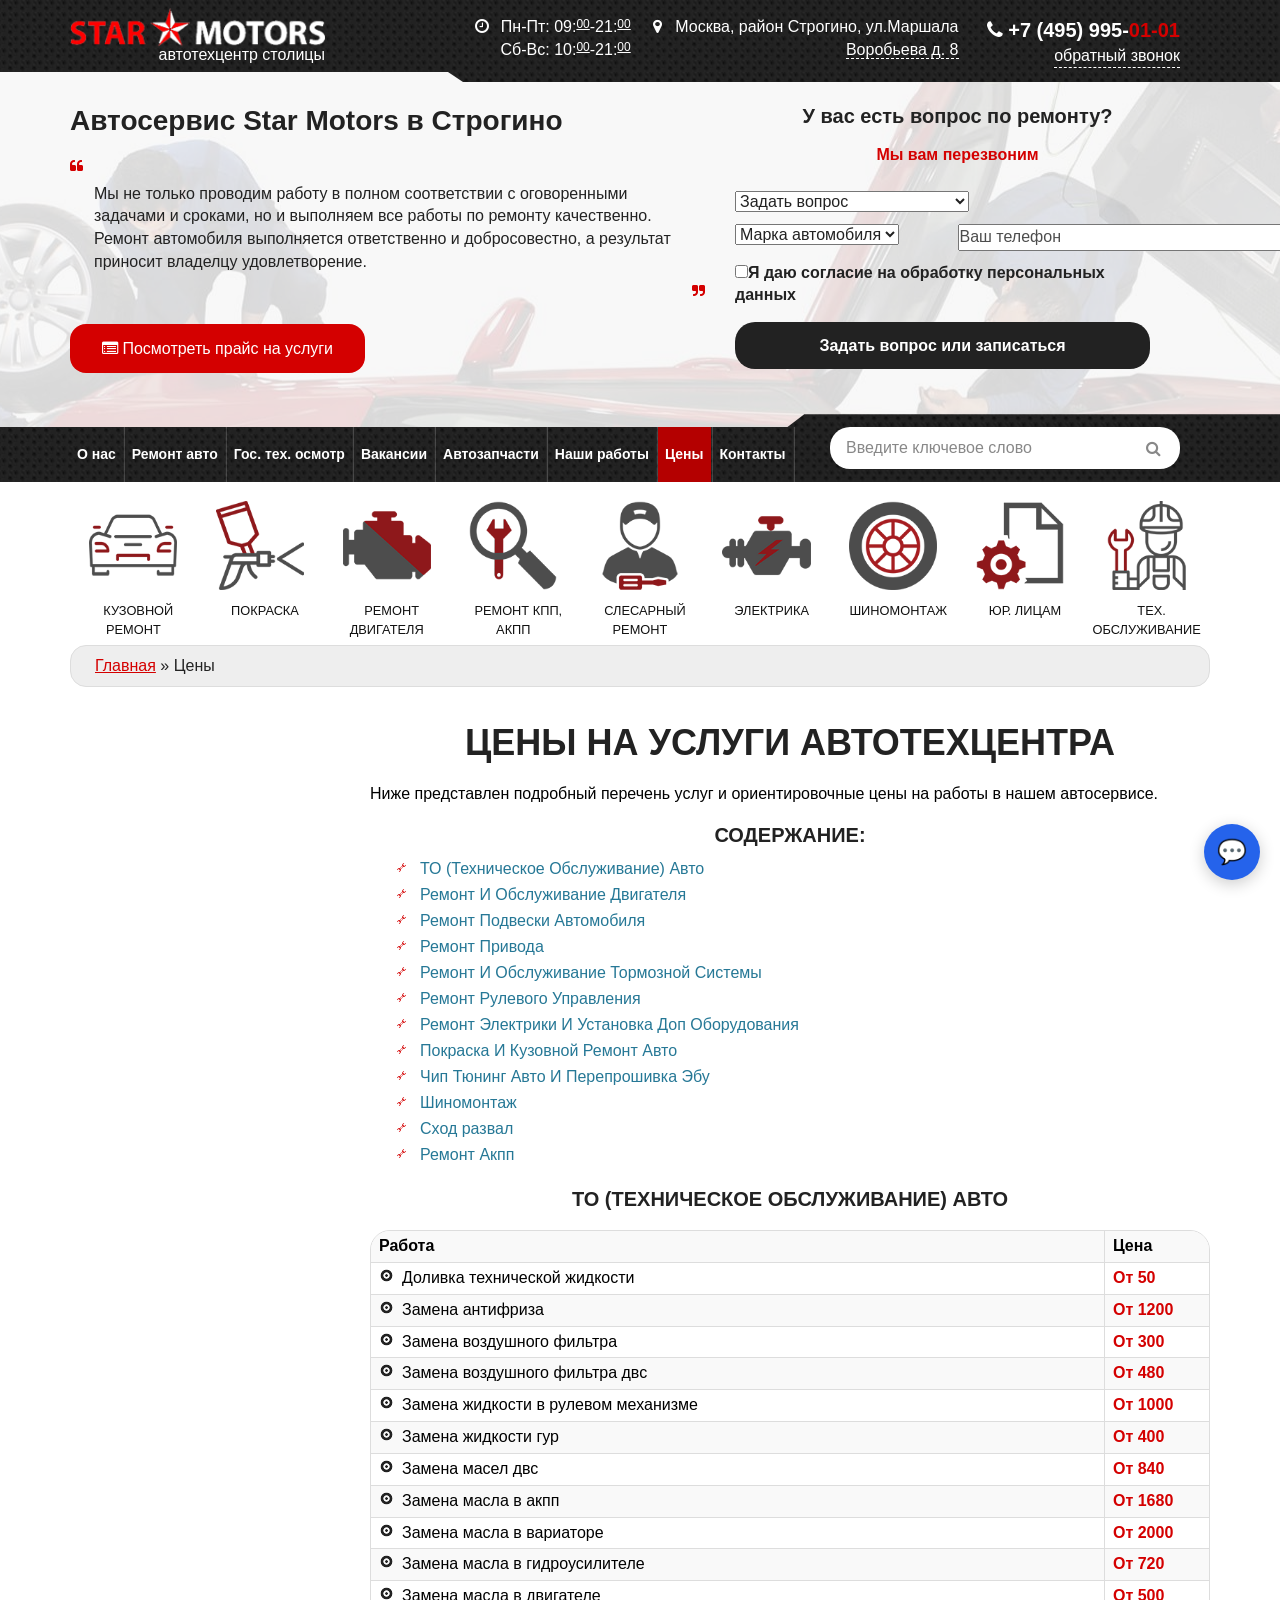
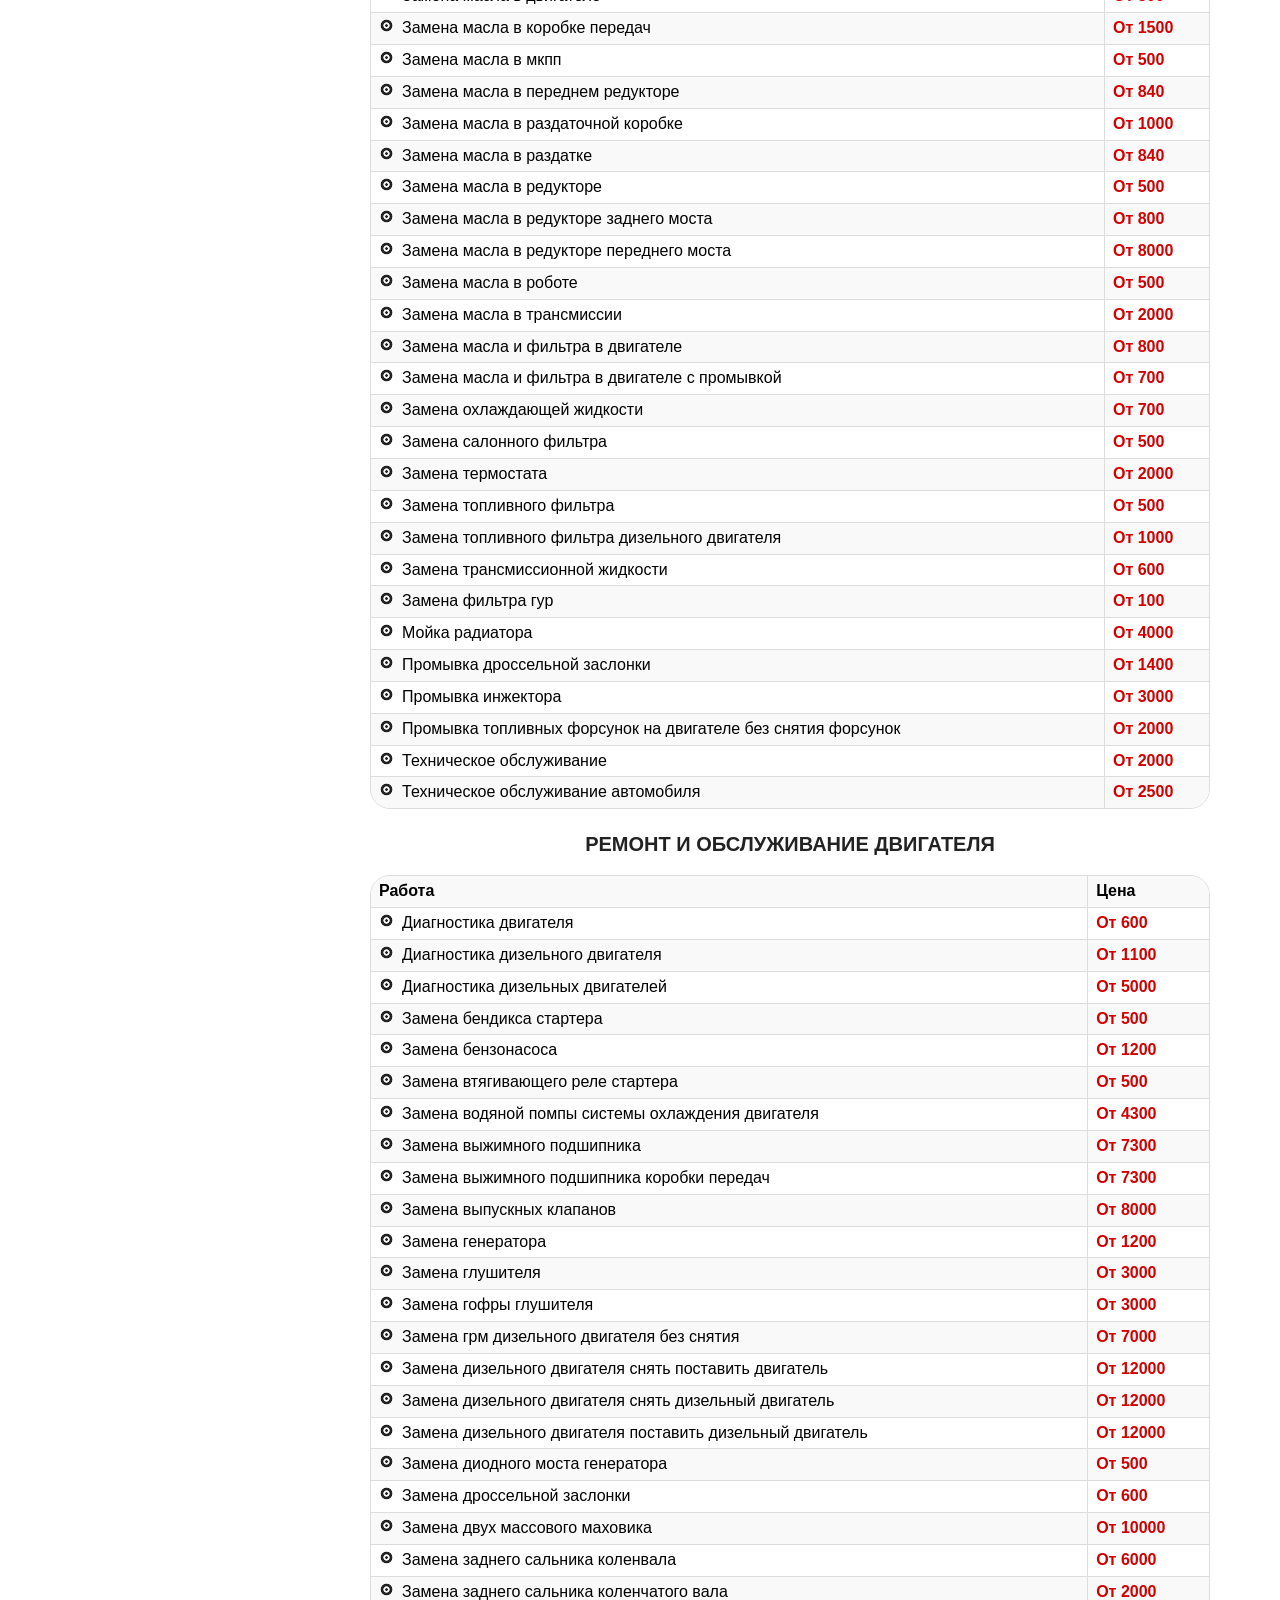
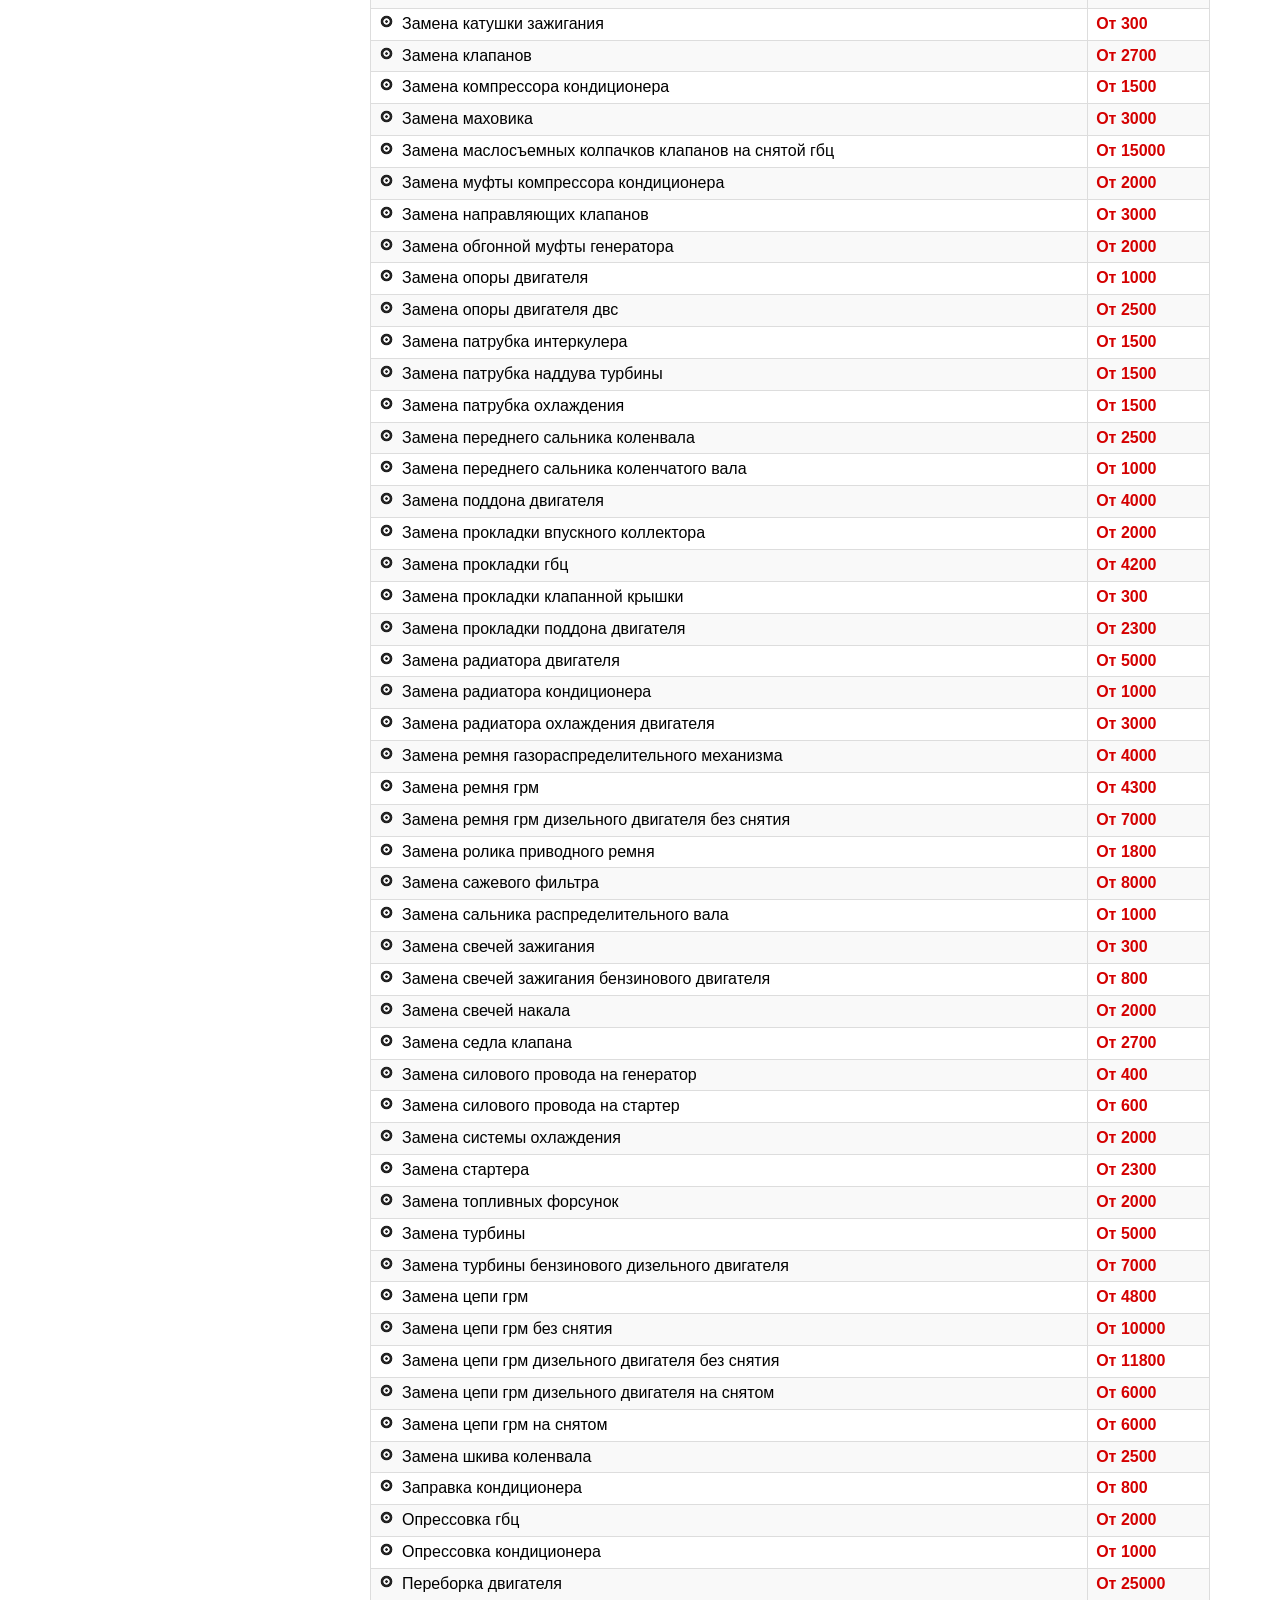
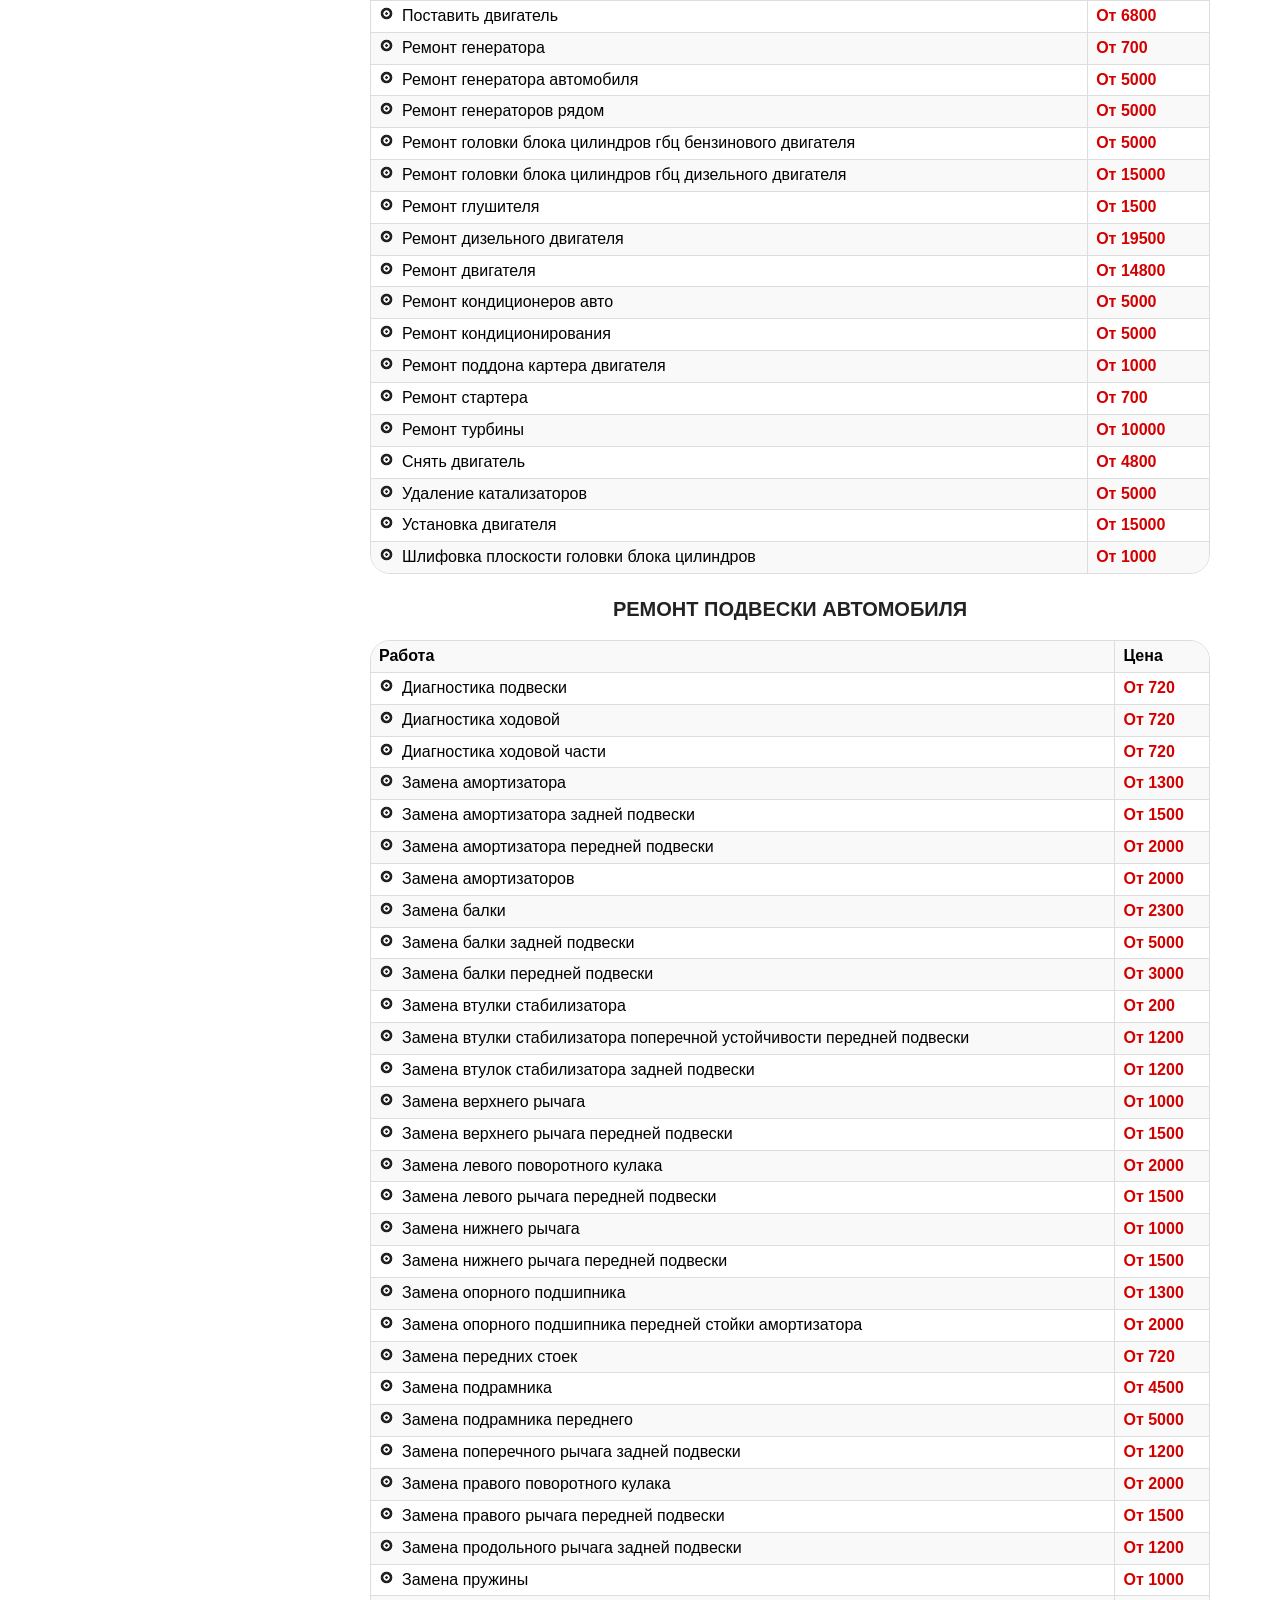
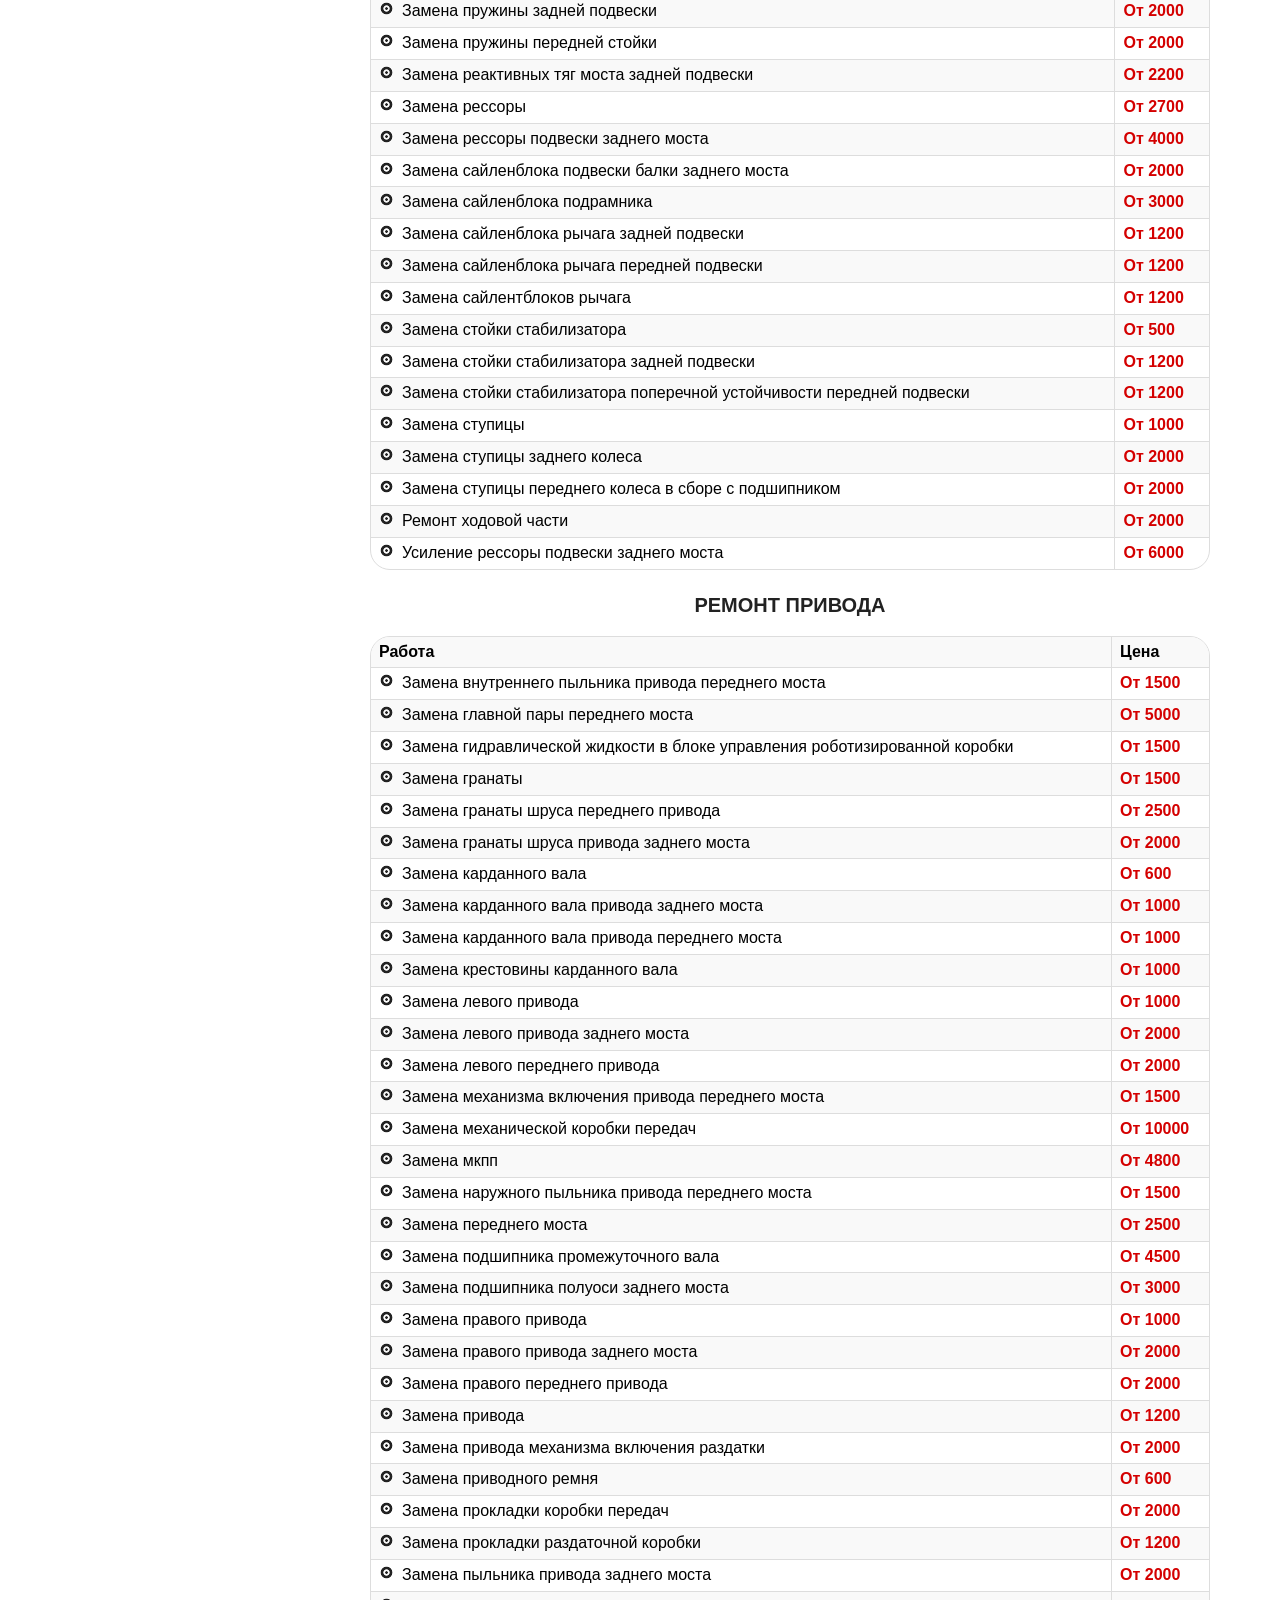
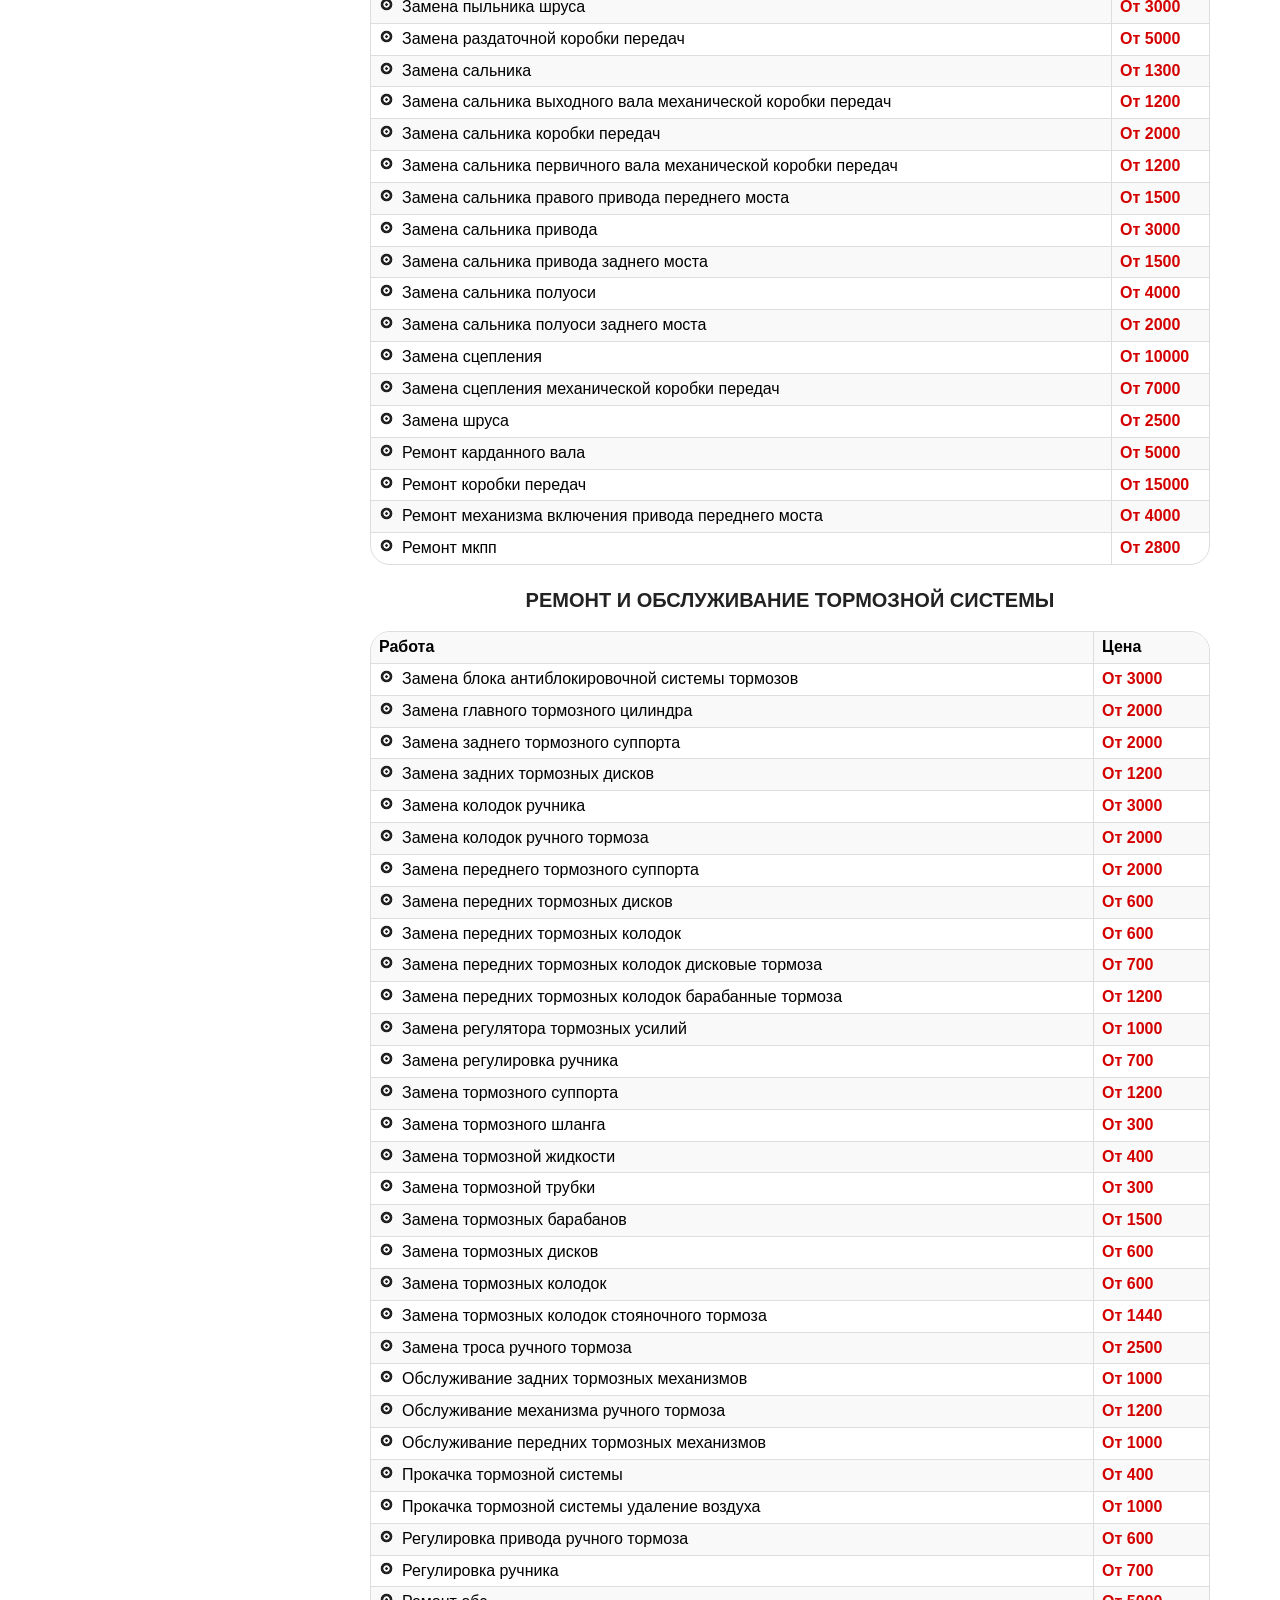
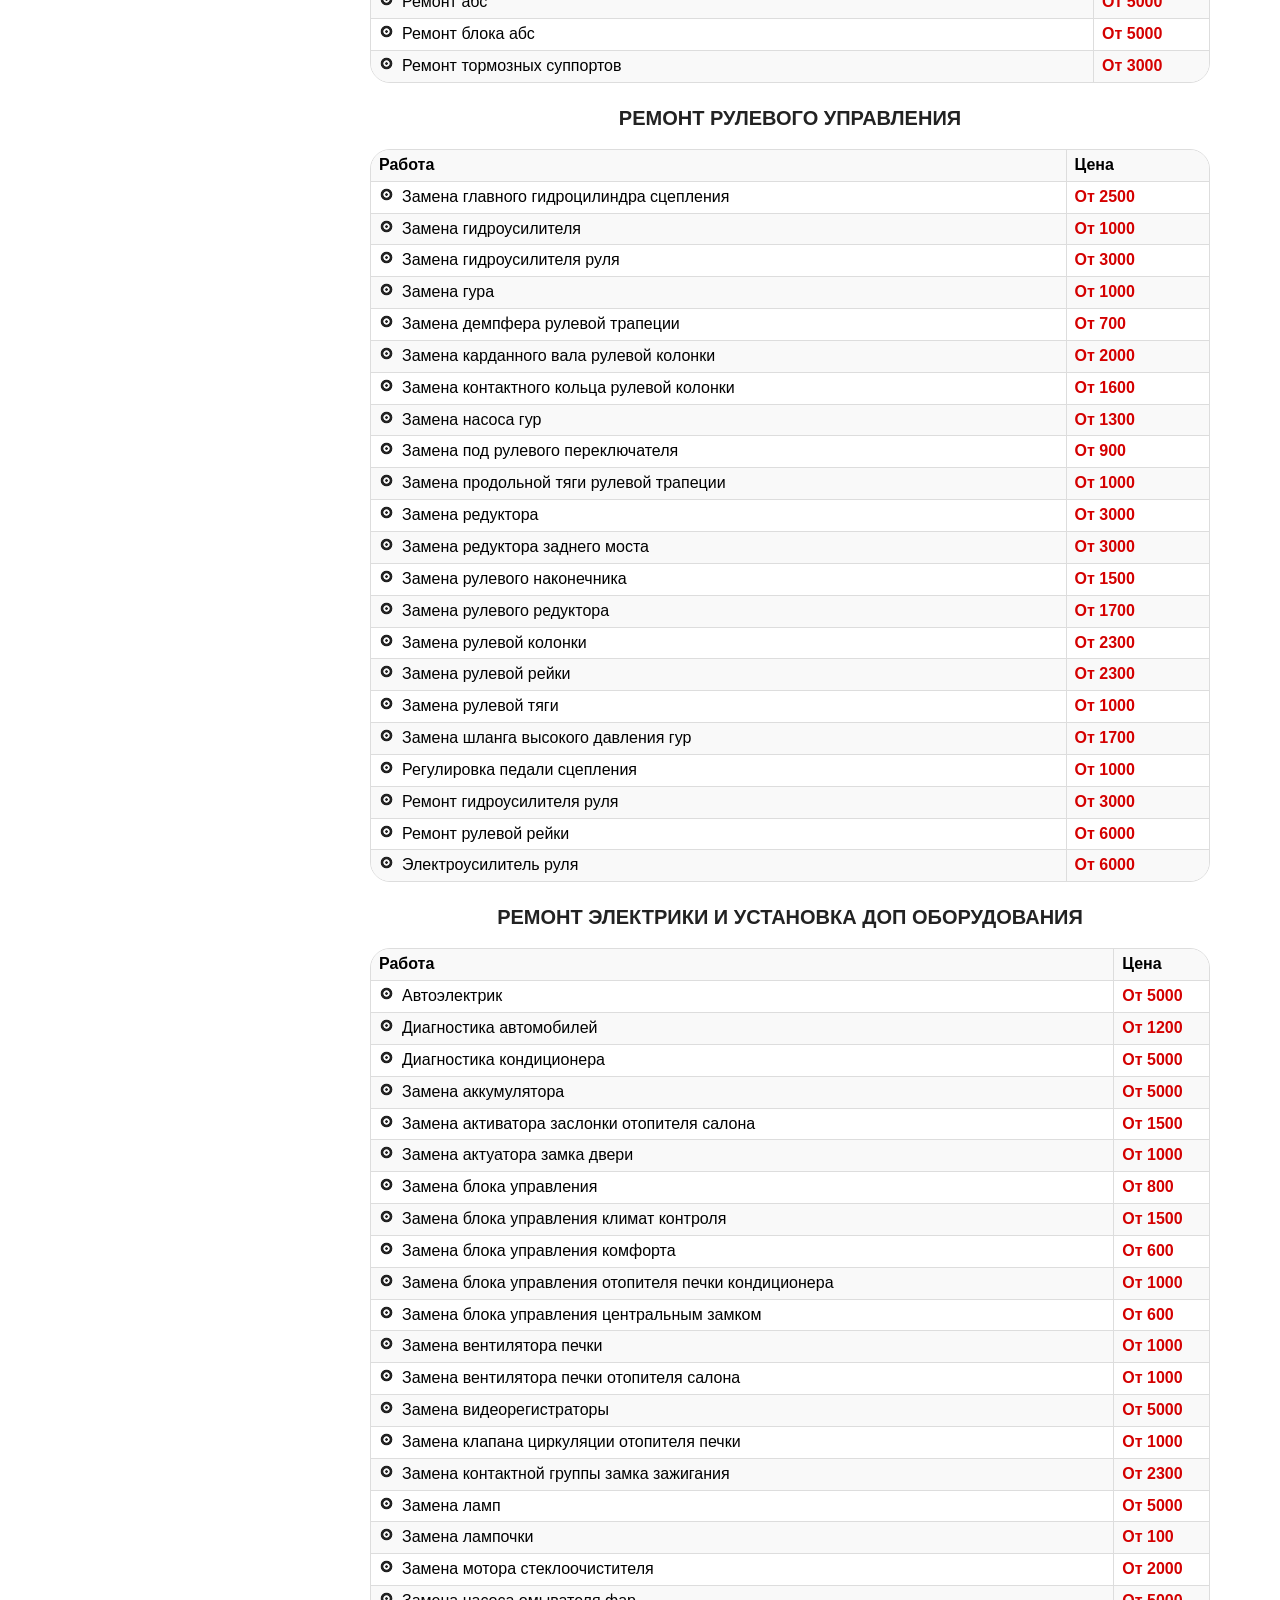
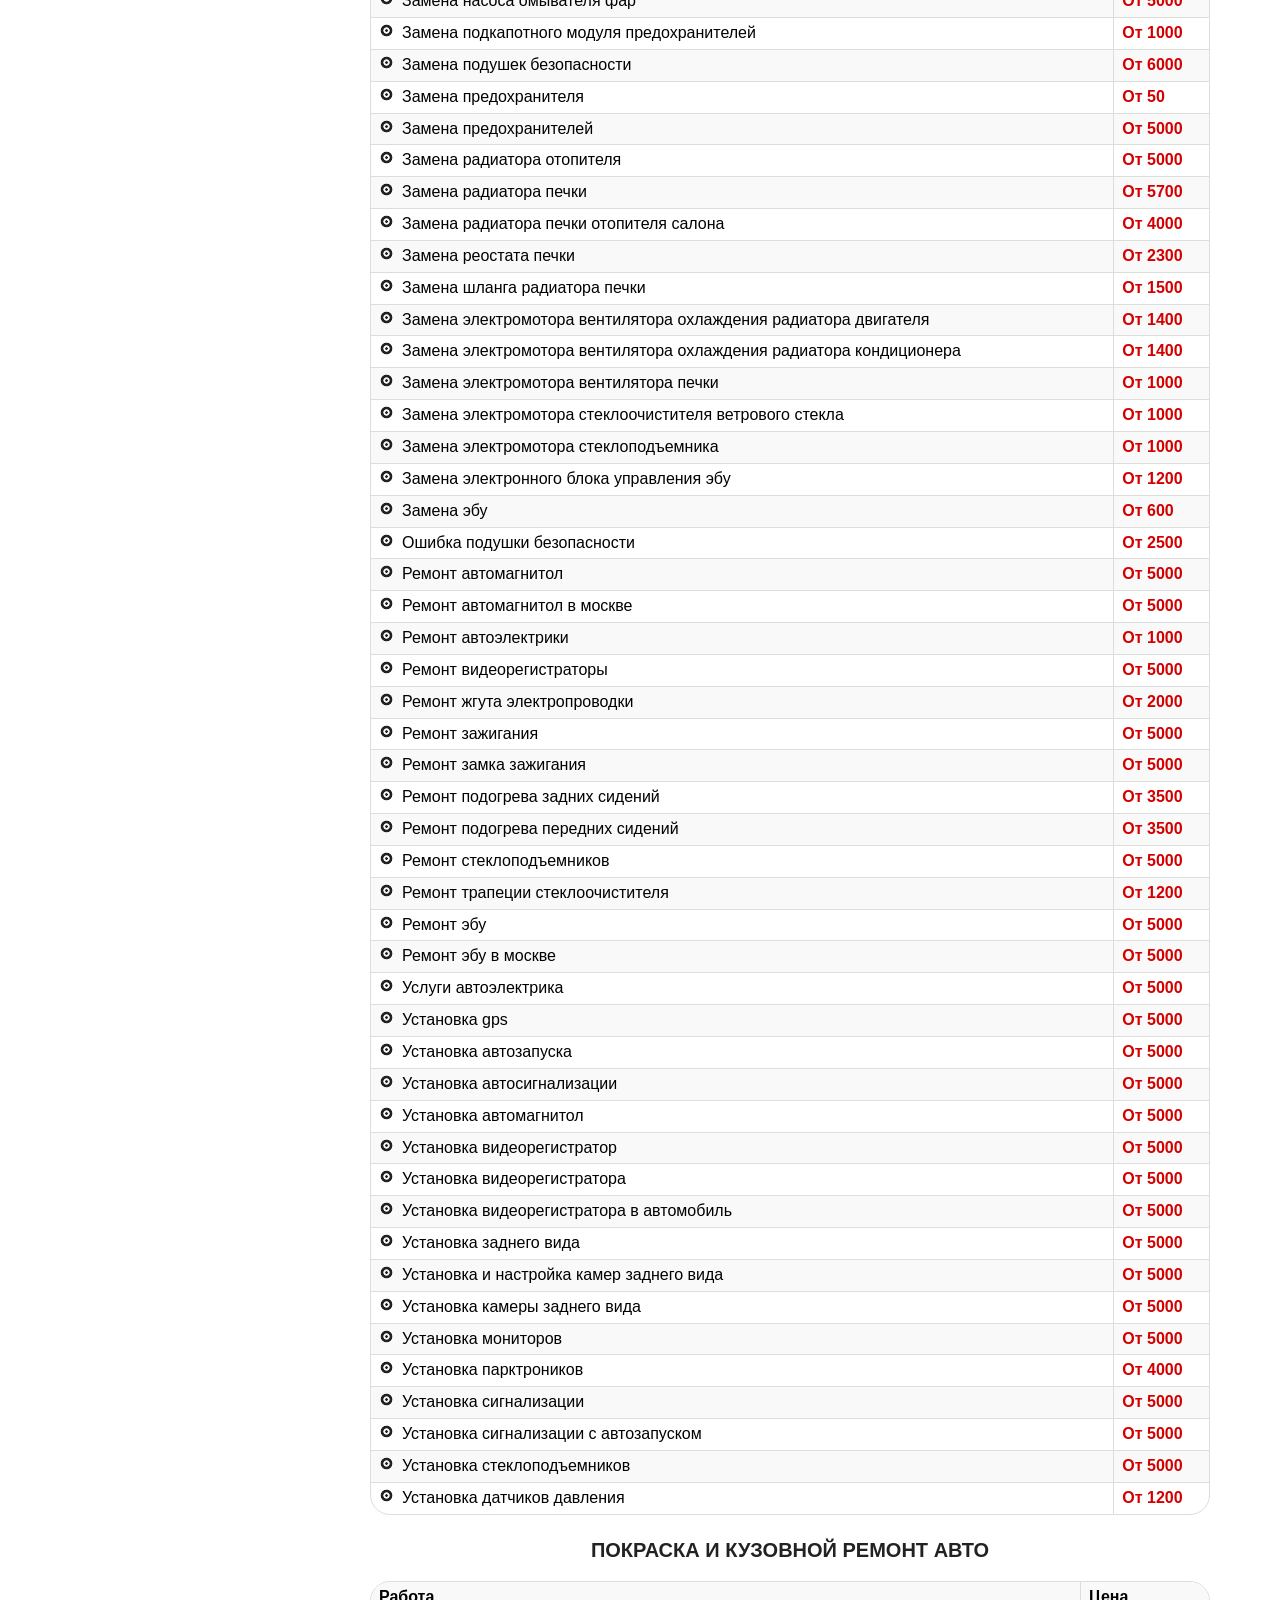
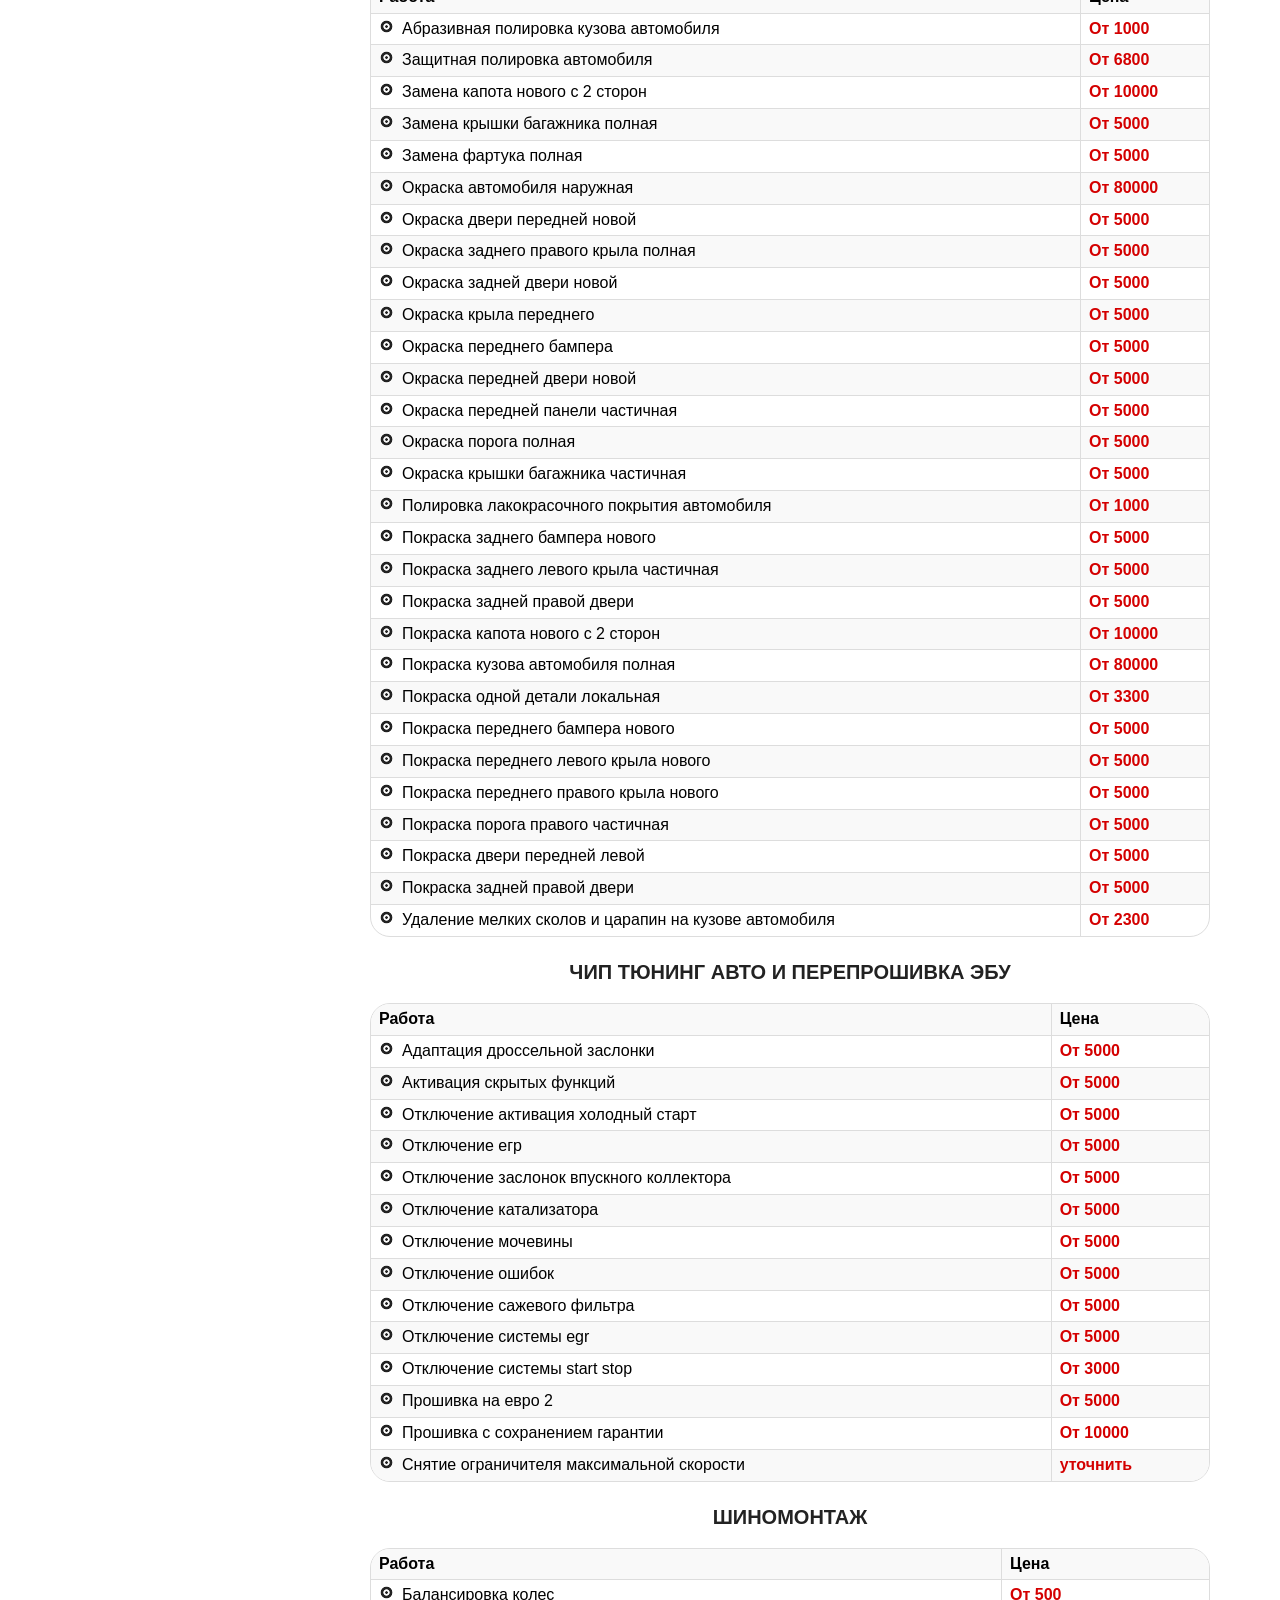
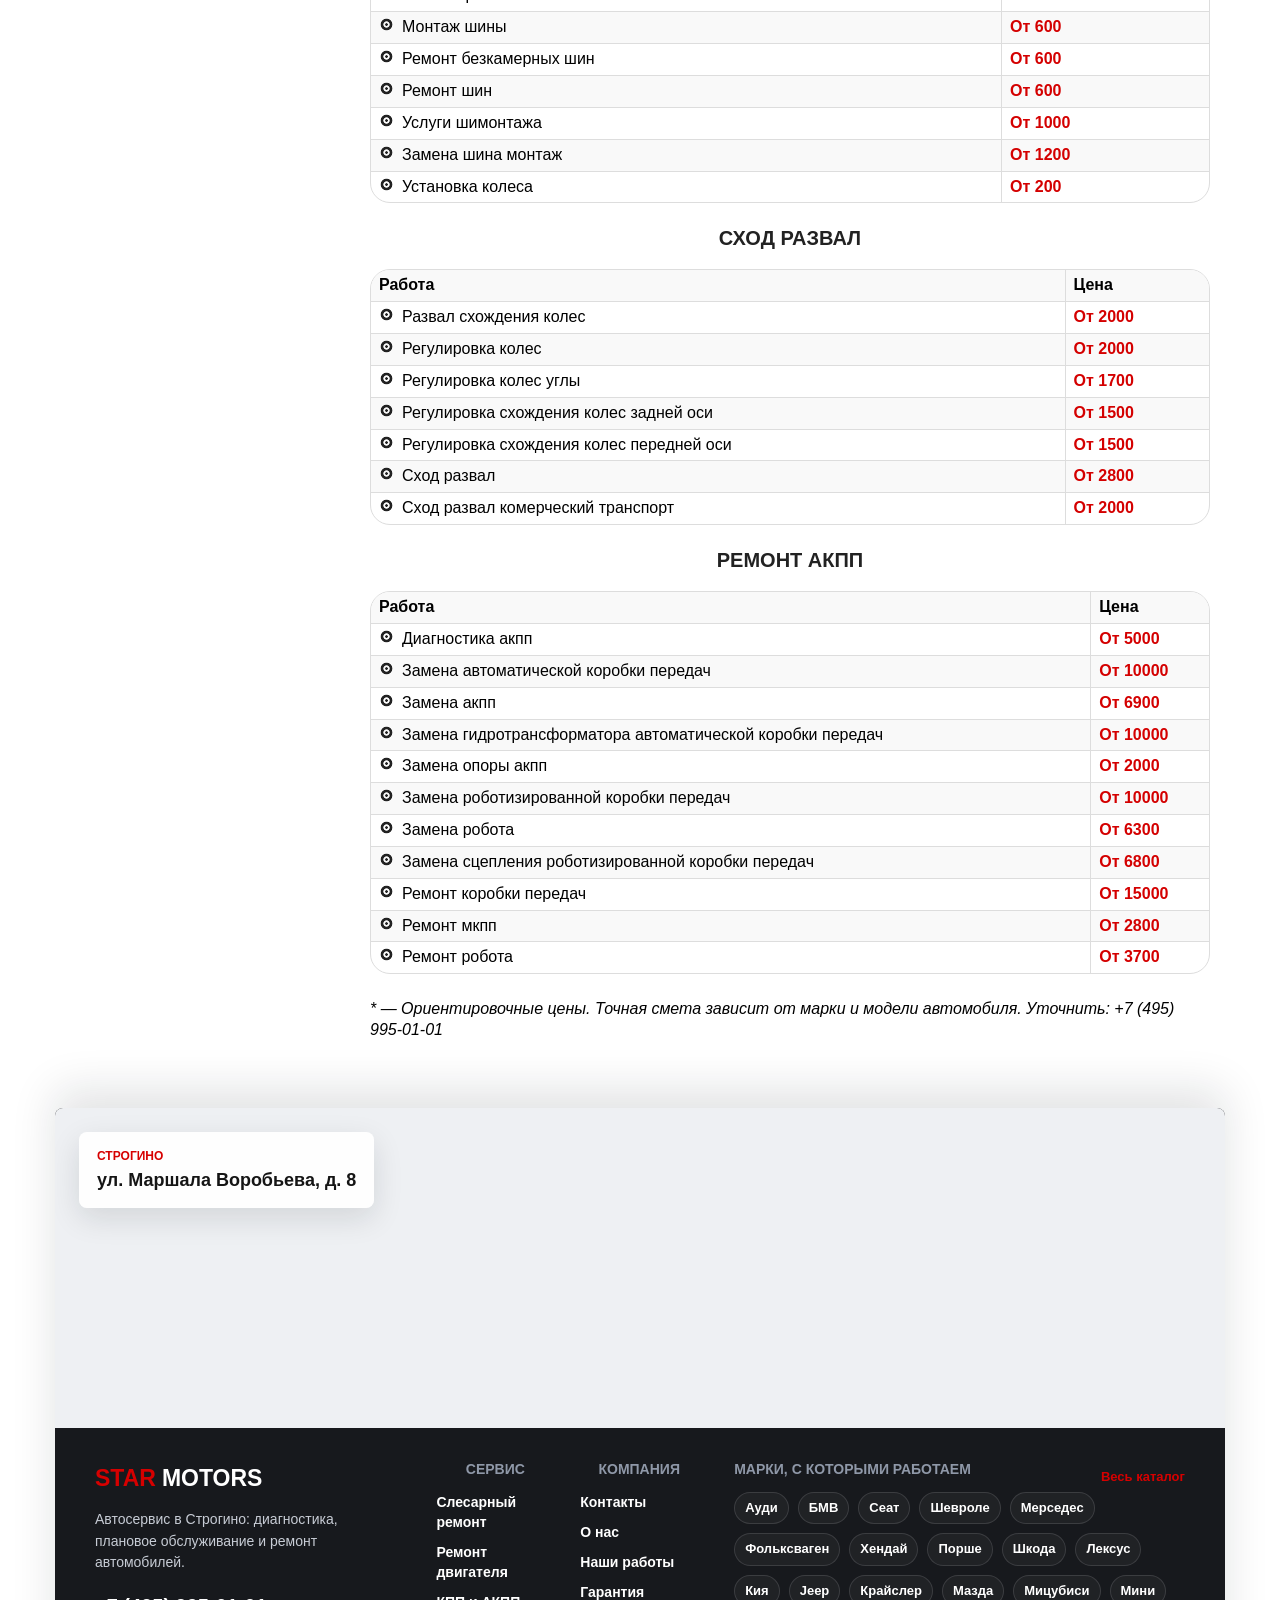
==== commit 520db8c3: "Match Star Motors /ceny/ layout and restore original styling Co-authored-by: Cursor <cursoragent@cur" ====
--- a/index.html
+++ b/index.html
@@ -4,20 +4,236 @@
   <meta charset="utf-8" />
   <meta name="viewport" content="width=device-width, initial-scale=1" />
   <base href="https://patr1k66.github.io/star-motors/" />
-  <title>Star Motors — автосервис в Строгино</title>
-  <meta name="description" content="Автосервис Star Motors — ремонт и ТО иномарок в Москве, Строгино." />
+  <title>Цены — Star Motors, автосервис в Строгино</title>
+  <meta name="description" content="Прайс-лист автосервиса Star Motors — ремонт и ТО иномарок в Москве, Строгино." />
   <link rel="icon" href="https://star-motors.ru/wp-content/themes/wordpost_new1/images/favicon.ico" />
   <link rel="preconnect" href="https://fonts.googleapis.com" />
   <link rel="preconnect" href="https://fonts.gstatic.com" crossorigin />
   <link href="https://fonts.googleapis.com/css2?family=Exo+2:wght@300;400;600;700&display=swap" rel="stylesheet" />
   <link rel="stylesheet" href="https://cdnjs.cloudflare.com/ajax/libs/font-awesome/4.3.0/css/font-awesome.min.css" />
-  <link rel="stylesheet" href="/star-motors/css/site.bundle.css" />
-  <link rel="stylesheet" href="/star-motors/css/demo.css" />
+  <style>
+body,div,dl,dt,dd,ul,ol,li,h1,h2,h3,h4,h5,h6,pre,
+form,fieldset,input,textarea,p,blockquote,th,td{padding:0;margin:0;}
+table{border-collapse:collapse;border-spacing:0;}
+fieldset,img{border:0;}
+ul{list-style:none;}
+strong{font-weight:bold;}
+caption,th{text-align:left;}
+h1,h2,h3,h4,h5,h6{font-family:Calibri;}
+h1{font-size:1.6em;}
+h2{font-size:1.4em;}
+h3{font-size:1.2em;}
+h4{font-size:1em;}
+h5{font-size:0.85em;}
+h6{font-size:0.75em;}
+q:before,q:after{content:'';}
+abbr,acronym{border:0;}
+
+/*!
+ * Bootstrap v3.3.7 (http://getbootstrap.com)
+ * Copyright 2011-2016 Twitter, Inc.
+ * Licensed under MIT (https://github.com/twbs/bootstrap/blob/master/LICENSE)
+ *//*! normalize.css v3.0.3 | MIT License | github.com/necolas/normalize.css */html{font-family:sans-serif;-webkit-text-size-adjust:100%;-ms-text-size-adjust:100%}body{margin:0}article,aside,details,figcaption,figure,footer,header,hgroup,main,menu,nav,section,summary{display:block}audio,canvas,progress,video{display:inline-block;vertical-align:baseline}audio:not([controls]){display:none;height:0}[hidden],template{display:none}a{background-color:transparent}a:active,a:hover{outline:0}abbr[title]{border-bottom:1px dotted}b,strong{font-weight:700}dfn{font-style:italic}h1{margin:.67em 0;font-size:2em}mark{color:#000;background:#ff0}small{font-size:80%}sub,sup{position:relative;font-size:75%;line-height:0;vertical-align:baseline}sup{top:-.5em}sub{bottom:-.25em}img{border:0}svg:not(:root){overflow:hidden}figure{margin:1em 40px}hr{height:0;-webkit-box-sizing:content-box;-moz-box-sizing:content-box;box-sizing:content-box}pre{overflow:auto}code,kbd,pre,samp{font-family:monospace,monospace;font-size:1em}button,input,optgroup,select,textarea{margin:0;font:inherit;color:inherit}button{overflow:visible}button,select{text-transform:none}button,html input[type=button],input[type=reset],input[type=submit]{-webkit-appearance:button;cursor:pointer}button[disabled],html input[disabled]{cursor:default}button::-moz-focus-inner,input::-moz-focus-inner{padding:0;border:0}input{line-height:normal}input[type=checkbox],input[type=radio]{-webkit-box-sizing:border-box;-moz-box-sizing:border-box;box-sizing:border-box;padding:0}input[type=number]::-webkit-inner-spin-button,input[type=number]::-webkit-outer-spin-button{height:auto}input[type=search]{-webkit-box-sizing:content-box;-moz-box-sizing:content-box;box-sizing:content-box;-webkit-appearance:textfield}input[type=search]::-webkit-search-cancel-button,input[type=search]::-webkit-search-decoration{-webkit-appearance:none}fieldset{padding:.35em .625em .75em;margin:0 2px;border:1px solid silver}legend{padding:0;border:0}textarea{overflow:auto}optgroup{font-weight:700}table{border-spacing:0;border-collapse:collapse}td,th{padding:0}/*! Source: https://github.com/h5bp/html5-boilerplate/blob/master/src/css/main.css */@media print{*,:after,:before{color:#000!important;text-shadow:none!important;background:0 0!important;-webkit-box-shadow:none!important;box-shadow:none!important}a,a:visited{text-decoration:underline}a[href]:after{content:" (" attr(href) ")"}abbr[title]:after{content:" (" attr(title) ")"}a[href^="javascript:"]:after,a[href^="#"]:after{content:""}blockquote,pre{border:1px solid #999;page-break-inside:avoid}thead{display:table-header-group}img,tr{page-break-inside:avoid}img{max-width:100%!important}h2,h3,p{orphans:3;widows:3}h2,h3{page-break-after:avoid}.navbar{display:none}.btn>.caret,.dropup>.btn>.caret{border-top-color:#000!important}.label{border:1px solid #000}.table{border-collapse:collapse!important}.table td,.table th{background-color:#fff!important}.table-bordered td,.table-bordered th{border:1px solid #ddd!important}}@font-face{font-family:'Glyphicons Halflings';src:url(../fonts/glyphicons-halflings-regular.eot);src:url(../fonts/glyphicons-halflings-regular.eot?#iefix) format('embedded-opentype'),url(../fonts/glyphicons-halflings-regular.woff2) format('woff2'),url(../fonts/glyphicons-halflings-regular.woff) format('woff'),url(../fonts/glyphicons-halflings-regular.ttf) format('truetype'),url(../fonts/glyphicons-halflings-regular.svg#glyphicons_halflingsregular) format('svg')}.glyphicon{position:relative;top:1px;display:inline-block;font-family:'Glyphicons Halflings';font-style:normal;font-weight:400;line-height:1;-webkit-font-smoothing:antialiased;-moz-osx-font-smoothing:grayscale}.glyphicon-asterisk:before{content:"\002a"}.glyphicon-plus:before{content:"\002b"}.glyphicon-eur:before,.glyphicon-euro:before{content:"\20ac"}.glyphicon-minus:before{content:"\2212"}.glyphicon-cloud:before{content:"\2601"}.glyphicon-envelope:before{content:"\2709"}.glyphicon-pencil:before{content:"\270f"}.glyphicon-glass:before{content:"\e001"}.glyphicon-music:before{content:"\e002"}.glyphicon-search:before{content:"\e003"}.glyphicon-heart:before{content:"\e005"}.glyphicon-star:before{content:"\e006"}.glyphicon-star-empty:before{content:"\e007"}.glyphicon-user:before{content:"\e008"}.glyphicon-film:before{content:"\e009"}.glyphicon-th-large:before{content:"\e010"}.glyphicon-th:before{content:"\e011"}.glyphicon-th-list:before{content:"\e012"}.glyphicon-ok:before{content:"\e013"}.glyphicon-remove:before{content:"\e014"}.glyphicon-zoom-in:before{content:"\e015"}.glyphicon-zoom-out:before{content:"\e016"}.glyphicon-off:before{content:"\e017"}.glyphicon-signal:before{content:"\e018"}.glyphicon-cog:before{content:"\e019"}.glyphicon-trash:before{content:"\e020"}.glyphicon-home:before{content:"\e021"}.glyphicon-file:before{content:"\e022"}.glyphicon-time:before{content:"\e023"}.glyphicon-road:before{content:"\e024"}.glyphicon-download-alt:before{content:"\e025"}.glyphicon-download:before{content:"\e026"}.glyphicon-upload:before{content:"\e027"}.glyphicon-inbox:before{content:"\e028"}.glyphicon-play-circle:before{content:"\e029"}.glyphicon-repeat:before{content:"\e030"}.glyphicon-refresh:before{content:"\e031"}.glyphicon-list-alt:before{content:"\e032"}.glyphicon-lock:before{content:"\e033"}.glyphicon-flag:before{content:"\e034"}.glyphicon-headphones:before{content:"\e035"}.glyphicon-volume-off:before{content:"\e036"}.glyphicon-volume-down:before{content:"\e037"}.glyphicon-volume-up:before{content:"\e038"}.glyphicon-qrcode:before{content:"\e039"}.glyphicon-barcode:before{content:"\e040"}.glyphicon-tag:before{content:"\e041"}.glyphicon-tags:before{content:"\e042"}.glyphicon-book:before{content:"\e043"}.glyphicon-bookmark:before{content:"\e044"}.glyphicon-print:before{content:"\e045"}.glyphicon-camera:before{content:"\e046"}.glyphicon-font:before{content:"\e047"}.glyphicon-bold:before{content:"\e048"}.glyphicon-italic:before{content:"\e049"}.glyphicon-text-height:before{content:"\e050"}.glyphicon-text-width:before{content:"\e051"}.glyphicon-align-left:before{content:"\e052"}.glyphicon-align-center:before{content:"\e053"}.glyphicon-align-right:before{content:"\e054"}.glyphicon-align-justify:before{content:"\e055"}.glyphicon-list:before{content:"\e056"}.glyphicon-indent-left:before{content:"\e057"}.glyphicon-indent-right:before{content:"\e058"}.glyphicon-facetime-video:before{content:"\e059"}.glyphicon-picture:before{content:"\e060"}.glyphicon-map-marker:before{content:"\e062"}.glyphicon-adjust:before{content:"\e063"}.glyphicon-tint:before{content:"\e064"}.glyphicon-edit:before{content:"\e065"}.glyphicon-share:before{content:"\e066"}.glyphicon-check:before{content:"\e067"}.glyphicon-move:before{content:"\e068"}.glyphicon-step-backward:before{content:"\e069"}.glyphicon-fast-backward:before{content:"\e070"}.glyphicon-backward:before{content:"\e071"}.glyphicon-play:before{content:"\e072"}.glyphicon-pause:before{content:"\e073"}.glyphicon-stop:before{content:"\e074"}.glyphicon-forward:before{content:"\e075"}.glyphicon-fast-forward:before{content:"\e076"}.glyphicon-step-forward:before{content:"\e077"}.glyphicon-eject:before{content:"\e078"}.glyphicon-chevron-left:before{content:"\e079"}.glyphicon-chevron-right:before{content:"\e080"}.glyphicon-plus-sign:before{content:"\e081"}.glyphicon-minus-sign:before{content:"\e082"}.glyphicon-remove-sign:before{content:"\e083"}.glyphicon-ok-sign:before{content:"\e084"}.glyphicon-question-sign:before{content:"\e085"}.glyphicon-info-sign:before{content:"\e086"}.glyphicon-screenshot:before{content:"\e087"}.glyphicon-remove-circle:before{content:"\e088"}.glyphicon-ok-circle:before{content:"\e089"}.glyphicon-ban-circle:before{content:"\e090"}.glyphicon-arrow-left:before{content:"\e091"}.glyphicon-arrow-right:before{content:"\e092"}.glyphicon-arrow-up:before{content:"\e093"}.glyphicon-arrow-down:before{content:"\e094"}.glyphicon-share-alt:before{content:"\e095"}.glyphicon-resize-full:before{content:"\e096"}.glyphicon-resize-small:before{content:"\e097"}.glyphicon-exclamation-sign:before{content:"\e101"}.glyphicon-gift:before{content:"\e102"}.glyphicon-leaf:before{content:"\e103"}.glyphicon-fire:before{content:"\e104"}.glyphicon-eye-open:before{content:"\e105"}.glyphicon-eye-close:before{content:"\e106"}.glyphicon-warning-sign:before{content:"\e107"}.glyphicon-plane:before{content:"\e108"}.glyphicon-calendar:before{content:"\e109"}.glyphicon-random:before{content:"\e110"}.glyphicon-comment:before{content:"\e111"}.glyphicon-magnet:before{content:"\e112"}.glyphicon-chevron-up:before{content:"\e113"}.glyphicon-chevron-down:before{content:"\e114"}.glyphicon-retweet:before{content:"\e115"}.glyphicon-shopping-cart:before{content:"\e116"}.glyphicon-folder-close:before{content:"\e117"}.glyphicon-folder-open:before{content:"\e118"}.glyphicon-resize-vertical:before{content:"\e119"}.glyphicon-resize-horizontal:before{content:"\e120"}.glyphicon-hdd:before{content:"\e121"}.glyphicon-bullhorn:before{content:"\e122"}.glyphicon-bell:before{content:"\e123"}.glyphicon-certificate:before{content:"\e124"}.glyphicon-thumbs-up:before{content:"\e125"}.glyphicon-thumbs-down:before{content:"\e126"}.glyphicon-hand-right:before{content:"\e127"}.glyphicon-hand-left:before{content:"\e128"}.glyphicon-hand-up:before{content:"\e129"}.glyphicon-hand-down:before{content:"\e130"}.glyphicon-circle-arrow-right:before{content:"\e131"}.glyphicon-circle-arrow-left:before{content:"\e132"}.glyphicon-circle-arrow-up:before{content:"\e133"}.glyphicon-circle-arrow-down:before{content:"\e134"}.glyphicon-globe:before{content:"\e135"}.glyphicon-wrench:before{content:"\e136"}.glyphicon-tasks:before{content:"\e137"}.glyphicon-filter:before{content:"\e138"}.glyphicon-briefcase:before{content:"\e139"}.glyphicon-fullscreen:before{content:"\e140"}.glyphicon-dashboard:before{content:"\e141"}.glyphicon-paperclip:before{content:"\e142"}.glyphicon-heart-empty:before{content:"\e143"}.glyphicon-link:before{content:"\e144"}.glyphicon-phone:before{content:"\e145"}.glyphicon-pushpin:before{content:"\e146"}.glyphicon-usd:before{content:"\e148"}.glyphicon-gbp:before{content:"\e149"}.glyphicon-sort:before{content:"\e150"}.glyphicon-sort-by-alphabet:before{content:"\e151"}.glyphicon-sort-by-alphabet-alt:before{content:"\e152"}.glyphicon-sort-by-order:before{content:"\e153"}.glyphicon-sort-by-order-alt:before{content:"\e154"}.glyphicon-sort-by-attributes:before{content:"\e155"}.glyphicon-sort-by-attributes-alt:before{content:"\e156"}.glyphicon-unchecked:before{content:"\e157"}.glyphicon-expand:before{content:"\e158"}.glyphicon-collapse-down:before{content:"\e159"}.glyphicon-collapse-up:before{content:"\e160"}.glyphicon-log-in:before{content:"\e161"}.glyphicon-flash:before{content:"\e162"}.glyphicon-log-out:before{content:"\e163"}.glyphicon-new-window:before{content:"\e164"}.glyphicon-record:before{content:"\e165"}.glyphicon-save:before{content:"\e166"}.glyphicon-open:before{content:"\e167"}.glyphicon-saved:before{content:"\e168"}.glyphicon-import:before{content:"\e169"}.glyphicon-export:before{content:"\e170"}.glyphicon-send:before{content:"\e171"}.glyphicon-floppy-disk:before{content:"\e172"}.glyphicon-floppy-saved:before{content:"\e173"}.glyphicon-floppy-remove:before{content:"\e174"}.glyphicon-floppy-save:before{content:"\e175"}.glyphicon-floppy-open:before{content:"\e176"}.glyphicon-credit-card:before{content:"\e177"}.glyphicon-transfer:before{content:"\e178"}.glyphicon-cutlery:before{content:"\e179"}.glyphicon-header:before{content:"\e180"}.glyphicon-compressed:before{content:"\e181"}.glyphicon-earphone:before{content:"\e182"}.glyphicon-phone-alt:before{content:"\e183"}.glyphicon-tower:before{content:"\e184"}.glyphicon-stats:before{content:"\e185"}.glyphicon-sd-video:before{content:"\e186"}.glyphicon-hd-video:before{content:"\e187"}.glyphicon-subtitles:before{content:"\e188"}.glyphicon-sound-stereo:before{content:"\e189"}.glyphicon-sound-dolby:before{content:"\e190"}.glyphicon-sound-5-1:before{content:"\e191"}.glyphicon-sound-6-1:before{content:"\e192"}.glyphicon-sound-7-1:before{content:"\e193"}.glyphicon-copyright-mark:before{content:"\e194"}.glyphicon-registration-mark:before{content:"\e195"}.glyphicon-cloud-download:before{content:"\e197"}.glyphicon-cloud-upload:before{content:"\e198"}.glyphicon-tree-conifer:before{content:"\e199"}.glyphicon-tree-deciduous:before{content:"\e200"}.glyphicon-cd:before{content:"\e201"}.glyphicon-save-file:before{content:"\e202"}.glyphicon-open-file:before{content:"\e203"}.glyphicon-level-up:before{content:"\e204"}.glyphicon-copy:before{content:"\e205"}.glyphicon-paste:before{content:"\e206"}.glyphicon-alert:before{content:"\e209"}.glyphicon-equalizer:before{content:"\e210"}.glyphicon-king:before{content:"\e211"}.glyphicon-queen:before{content:"\e212"}.glyphicon-pawn:before{content:"\e213"}.glyphicon-bishop:before{content:"\e214"}.glyphicon-knight:before{content:"\e215"}.glyphicon-baby-formula:before{content:"\e216"}.glyphicon-tent:before{content:"\26fa"}.glyphicon-blackboard:before{content:"\e218"}.glyphicon-bed:before{content:"\e219"}.glyphicon-apple:before{content:"\f8ff"}.glyphicon-erase:before{content:"\e221"}.glyphicon-hourglass:before{content:"\231b"}.glyphicon-lamp:before{content:"\e223"}.glyphicon-duplicate:before{content:"\e224"}.glyphicon-piggy-bank:before{content:"\e225"}.glyphicon-scissors:before{content:"\e226"}.glyphicon-bitcoin:before{content:"\e227"}.glyphicon-btc:before{content:"\e227"}.glyphicon-xbt:before{content:"\e227"}.glyphicon-yen:before{content:"\00a5"}.glyphicon-jpy:before{content:"\00a5"}.glyphicon-ruble:before{content:"\20bd"}.glyphicon-rub:before{content:"\20bd"}.glyphicon-scale:before{content:"\e230"}.glyphicon-ice-lolly:before{content:"\e231"}.glyphicon-ice-lolly-tasted:before{content:"\e232"}.glyphicon-education:before{content:"\e233"}.glyphicon-option-horizontal:before{content:"\e234"}.glyphicon-option-vertical:before{content:"\e235"}.glyphicon-menu-hamburger:before{content:"\e236"}.glyphicon-modal-window:before{content:"\e237"}.glyphicon-oil:before{content:"\e238"}.glyphicon-grain:before{content:"\e239"}.glyphicon-sunglasses:before{content:"\e240"}.glyphicon-text-size:before{content:"\e241"}.glyphicon-text-color:before{content:"\e242"}.glyphicon-text-background:before{content:"\e243"}.glyphicon-object-align-top:before{content:"\e244"}.glyphicon-object-align-bottom:before{content:"\e245"}.glyphicon-object-align-horizontal:before{content:"\e246"}.glyphicon-object-align-left:before{content:"\e247"}.glyphicon-object-align-vertical:before{content:"\e248"}.glyphicon-object-align-right:before{content:"\e249"}.glyphicon-triangle-right:before{content:"\e250"}.glyphicon-triangle-left:before{content:"\e251"}.glyphicon-triangle-bottom:before{content:"\e252"}.glyphicon-triangle-top:before{content:"\e253"}.glyphicon-console:before{content:"\e254"}.glyphicon-superscript:before{content:"\e255"}.glyphicon-subscript:before{content:"\e256"}.glyphicon-menu-left:before{content:"\e257"}.glyphicon-menu-right:before{content:"\e258"}.glyphicon-menu-down:before{content:"\e259"}.glyphicon-menu-up:before{content:"\e260"}*{-webkit-box-sizing:border-box;-moz-box-sizing:border-box;box-sizing:border-box}:after,:before{-webkit-box-sizing:border-box;-moz-box-sizing:border-box;box-sizing:border-box}html{font-size:10px;-webkit-tap-highlight-color:rgba(0,0,0,0)}body{font-family:"Helvetica Neue",Helvetica,Arial,sans-serif;font-size:14px;line-height:1.42857143;color:#333;background-color:#fff}button,input,select,textarea{font-family:inherit;font-size:inherit;line-height:inherit}a{color:#337ab7;text-decoration:none}a:focus,a:hover{color:#23527c;text-decoration:underline}a:focus{outline:5px auto -webkit-focus-ring-color;outline-offset:-2px}figure{margin:0}img{vertical-align:middle}.carousel-inner>.item>a>img,.carousel-inner>.item>img,.img-responsive,.thumbnail a>img,.thumbnail>img{display:block;max-width:100%;height:auto}.img-rounded{border-radius:6px}.img-thumbnail{display:inline-block;max-width:100%;height:auto;padding:4px;line-height:1.42857143;background-color:#fff;border:1px solid #ddd;border-radius:4px;-webkit-transition:all .2s ease-in-out;-o-transition:all .2s ease-in-out;transition:all .2s ease-in-out}.img-circle{border-radius:50%}hr{margin-top:20px;margin-bottom:20px;border:0;border-top:1px solid #eee}.sr-only{position:absolute;width:1px;height:1px;padding:0;margin:-1px;overflow:hidden;clip:rect(0,0,0,0);border:0}.sr-only-focusable:active,.sr-only-focusable:focus{position:static;width:auto;height:auto;margin:0;overflow:visible;clip:auto}[role=button]{cursor:pointer}.h1,.h2,.h3,.h4,.h5,.h6,h1,h2,h3,h4,h5,h6{font-family:inherit;font-weight:500;line-height:1.1;color:inherit}.h1 .small,.h1 small,.h2 .small,.h2 small,.h3 .small,.h3 small,.h4 .small,.h4 small,.h5 .small,.h5 small,.h6 .small,.h6 small,h1 .small,h1 small,h2 .small,h2 small,h3 .small,h3 small,h4 .small,h4 small,h5 .small,h5 small,h6 .small,h6 small{font-weight:400;line-height:1;color:#777}.h1,.h2,.h3,h1,h2,h3{margin-top:20px;margin-bottom:10px}.h1 .small,.h1 small,.h2 .small,.h2 small,.h3 .small,.h3 small,h1 .small,h1 small,h2 .small,h2 small,h3 .small,h3 small{font-size:65%}.h4,.h5,.h6,h4,h5,h6{margin-top:10px;margin-bottom:10px}.h4 .small,.h4 small,.h5 .small,.h5 small,.h6 .small,.h6 small,h4 .small,h4 small,h5 .small,h5 small,h6 .small,h6 small{font-size:75%}.h1,h1{font-size:36px}.h2,h2{font-size:30px}.h3,h3{font-size:24px}.h4,h4{font-size:18px}.h5,h5{font-size:14px}.h6,h6{font-size:12px}p{margin:0 0 10px}.lead{margin-bottom:20px;font-size:16px;font-weight:300;line-height:1.4}@media (min-width:768px){.lead{font-size:21px}}.small,small{font-size:85%}.mark,mark{padding:.2em;background-color:#fcf8e3}.text-left{text-align:left}.text-right{text-align:right}.text-center{text-align:center}.text-justify{text-align:justify}.text-nowrap{white-space:nowrap}.text-lowercase{text-transform:lowercase}.text-uppercase{text-transform:uppercase}.text-capitalize{text-transform:capitalize}.text-muted{color:#777}.text-primary{color:#337ab7}a.text-primary:focus,a.text-primary:hover{color:#286090}.text-success{color:#3c763d}a.text-success:focus,a.text-success:hover{color:#2b542c}.text-info{color:#31708f}a.text-info:focus,a.text-info:hover{color:#245269}.text-warning{color:#8a6d3b}a.text-warning:focus,a.text-warning:hover{color:#66512c}.text-danger{color:#a94442}a.text-danger:focus,a.text-danger:hover{color:#843534}.bg-primary{color:#fff;background-color:#337ab7}a.bg-primary:focus,a.bg-primary:hover{background-color:#286090}.bg-success{background-color:#dff0d8}a.bg-success:focus,a.bg-success:hover{background-color:#c1e2b3}.bg-info{background-color:#d9edf7}a.bg-info:focus,a.bg-info:hover{background-color:#afd9ee}.bg-warning{background-color:#fcf8e3}a.bg-warning:focus,a.bg-warning:hover{background-color:#f7ecb5}.bg-danger{background-color:#f2dede}a.bg-danger:focus,a.bg-danger:hover{background-color:#e4b9b9}.page-header{padding-bottom:9px;margin:40px 0 20px;border-bottom:1px solid #eee}ol,ul{margin-top:0;margin-bottom:10px}ol ol,ol ul,ul ol,ul ul{margin-bottom:0}.list-unstyled{padding-left:0;list-style:none}.list-inline{padding-left:0;margin-left:-5px;list-style:none}.list-inline>li{display:inline-block;padding-right:5px;padding-left:5px}dl{margin-top:0;margin-bottom:20px}dd,dt{line-height:1.42857143}dt{font-weight:700}dd{margin-left:0}@media (min-width:768px){.dl-horizontal dt{float:left;width:160px;overflow:hidden;clear:left;text-align:right;text-overflow:ellipsis;white-space:nowrap}.dl-horizontal dd{margin-left:180px}}abbr[data-original-title],abbr[title]{cursor:help;border-bottom:1px dotted #777}.initialism{font-size:90%;text-transform:uppercase}blockquote{padding:10px 20px;margin:0 0 20px;font-size:17.5px;border-left:5px solid #eee}blockquote ol:last-child,blockquote p:last-child,blockquote ul:last-child{margin-bottom:0}blockquote .small,blockquote footer,blockquote small{display:block;font-size:80%;line-height:1.42857143;color:#777}blockquote .small:before,blockquote footer:before,blockquote small:before{content:'\2014 \00A0'}.blockquote-reverse,blockquote.pull-right{padding-right:15px;padding-left:0;text-align:right;border-right:5px solid #eee;border-left:0}.blockquote-reverse .small:before,.blockquote-reverse footer:before,.blockquote-reverse small:before,blockquote.pull-right .small:before,blockquote.pull-right footer:before,blockquote.pull-right small:before{content:''}.blockquote-reverse .small:after,.blockquote-reverse footer:after,.blockquote-reverse small:after,blockquote.pull-right .small:after,blockquote.pull-right footer:after,blockquote.pull-right small:after{content:'\00A0 \2014'}address{margin-bottom:20px;font-style:normal;line-height:1.42857143}code,kbd,pre,samp{font-family:Menlo,Monaco,Consolas,"Courier New",monospace}code{padding:2px 4px;font-size:90%;color:#c7254e;background-color:#f9f2f4;border-radius:4px}kbd{padding:2px 4px;font-size:90%;color:#fff;background-color:#333;border-radius:3px;-webkit-box-shadow:inset 0 -1px 0 rgba(0,0,0,.25);box-shadow:inset 0 -1px 0 rgba(0,0,0,.25)}kbd kbd{padding:0;font-size:100%;font-weight:700;-webkit-box-shadow:none;box-shadow:none}pre{display:block;padding:9.5px;margin:0 0 10px;font-size:13px;line-height:1.42857143;color:#333;word-break:break-all;word-wrap:break-word;background-color:#f5f5f5;border:1px solid #ccc;border-radius:4px}pre code{padding:0;font-size:inherit;color:inherit;white-space:pre-wrap;background-color:transparent;border-radius:0}.pre-scrollable{max-height:340px;overflow-y:scroll}.container{padding-right:15px;padding-left:15px;margin-right:auto;margin-left:auto}@media (min-width:768px){.container{width:750px}}@media (min-width:992px){.container{width:970px}}@media (min-width:1200px){.container{width:1170px}}.container-fluid{padding-right:15px;padding-left:15px;margin-right:auto;margin-left:auto}.row{margin-right:-15px;margin-left:-15px}.col-lg-1,.col-lg-10,.col-lg-11,.col-lg-12,.col-lg-2,.col-lg-3,.col-lg-4,.col-lg-5,.col-lg-6,.col-lg-7,.col-lg-8,.col-lg-9,.col-md-1,.col-md-10,.col-md-11,.col-md-12,.col-md-2,.col-md-3,.col-md-4,.col-md-5,.col-md-6,.col-md-7,.col-md-8,.col-md-9,.col-sm-1,.col-sm-10,.col-sm-11,.col-sm-12,.col-sm-2,.col-sm-3,.col-sm-4,.col-sm-5,.col-sm-6,.col-sm-7,.col-sm-8,.col-sm-9,.col-xs-1,.col-xs-10,.col-xs-11,.col-xs-12,.col-xs-2,.col-xs-3,.col-xs-4,.col-xs-5,.col-xs-6,.col-xs-7,.col-xs-8,.col-xs-9{position:relative;min-height:1px;padding-right:15px;padding-left:15px}.col-xs-1,.col-xs-10,.col-xs-11,.col-xs-12,.col-xs-2,.col-xs-3,.col-xs-4,.col-xs-5,.col-xs-6,.col-xs-7,.col-xs-8,.col-xs-9{float:left}.col-xs-12{width:100%}.col-xs-11{width:91.66666667%}.col-xs-10{width:83.33333333%}.col-xs-9{width:75%}.col-xs-8{width:66.66666667%}.col-xs-7{width:58.33333333%}.col-xs-6{width:50%}.col-xs-5{width:41.66666667%}.col-xs-4{width:33.33333333%}.col-xs-3{width:25%}.col-xs-2{width:16.66666667%}.col-xs-1{width:8.33333333%}.col-xs-pull-12{right:100%}.col-xs-pull-11{right:91.66666667%}.col-xs-pull-10{right:83.33333333%}.col-xs-pull-9{right:75%}.col-xs-pull-8{right:66.66666667%}.col-xs-pull-7{right:58.33333333%}.col-xs-pull-6{right:50%}.col-xs-pull-5{right:41.66666667%}.col-xs-pull-4{right:33.33333333%}.col-xs-pull-3{right:25%}.col-xs-pull-2{right:16.66666667%}.col-xs-pull-1{right:8.33333333%}.col-xs-pull-0{right:auto}.col-xs-push-12{left:100%}.col-xs-push-11{left:91.66666667%}.col-xs-push-10{left:83.33333333%}.col-xs-push-9{left:75%}.col-xs-push-8{left:66.66666667%}.col-xs-push-7{left:58.33333333%}.col-xs-push-6{left:50%}.col-xs-push-5{left:41.66666667%}.col-xs-push-4{left:33.33333333%}.col-xs-push-3{left:25%}.col-xs-push-2{left:16.66666667%}.col-xs-push-1{left:8.33333333%}.col-xs-push-0{left:auto}.col-xs-offset-12{margin-left:100%}.col-xs-offset-11{margin-left:91.66666667%}.col-xs-offset-10{margin-left:83.33333333%}.col-xs-offset-9{margin-left:75%}.col-xs-offset-8{margin-left:66.66666667%}.col-xs-offset-7{margin-left:58.33333333%}.col-xs-offset-6{margin-left:50%}.col-xs-offset-5{margin-left:41.66666667%}.col-xs-offset-4{margin-left:33.33333333%}.col-xs-offset-3{margin-left:25%}.col-xs-offset-2{margin-left:16.66666667%}.col-xs-offset-1{margin-left:8.33333333%}.col-xs-offset-0{margin-left:0}@media (min-width:768px){.col-sm-1,.col-sm-10,.col-sm-11,.col-sm-12,.col-sm-2,.col-sm-3,.col-sm-4,.col-sm-5,.col-sm-6,.col-sm-7,.col-sm-8,.col-sm-9{float:left}.col-sm-12{width:100%}.col-sm-11{width:91.66666667%}.col-sm-10{width:83.33333333%}.col-sm-9{width:75%}.col-sm-8{width:66.66666667%}.col-sm-7{width:58.33333333%}.col-sm-6{width:50%}.col-sm-5{width:41.66666667%}.col-sm-4{width:33.33333333%}.col-sm-3{width:25%}.col-sm-2{width:16.66666667%}.col-sm-1{width:8.33333333%}.col-sm-pull-12{right:100%}.col-sm-pull-11{right:91.66666667%}.col-sm-pull-10{right:83.33333333%}.col-sm-pull-9{right:75%}.col-sm-pull-8{right:66.66666667%}.col-sm-pull-7{right:58.33333333%}.col-sm-pull-6{right:50%}.col-sm-pull-5{right:41.66666667%}.col-sm-pull-4{right:33.33333333%}.col-sm-pull-3{right:25%}.col-sm-pull-2{right:16.66666667%}.col-sm-pull-1{right:8.33333333%}.col-sm-pull-0{right:auto}.col-sm-push-12{left:100%}.col-sm-push-11{left:91.66666667%}.col-sm-push-10{left:83.33333333%}.col-sm-push-9{left:75%}.col-sm-push-8{left:66.66666667%}.col-sm-push-7{left:58.33333333%}.col-sm-push-6{left:50%}.col-sm-push-5{left:41.66666667%}.col-sm-push-4{left:33.33333333%}.col-sm-push-3{left:25%}.col-sm-push-2{left:16.66666667%}.col-sm-push-1{left:8.33333333%}.col-sm-push-0{left:auto}.col-sm-offset-12{margin-left:100%}.col-sm-offset-11{margin-left:91.66666667%}.col-sm-offset-10{margin-left:83.33333333%}.col-sm-offset-9{margin-left:75%}.col-sm-offset-8{margin-left:66.66666667%}.col-sm-offset-7{margin-left:58.33333333%}.col-sm-offset-6{margin-left:50%}.col-sm-offset-5{margin-left:41.66666667%}.col-sm-offset-4{margin-left:33.33333333%}.col-sm-offset-3{margin-left:25%}.col-sm-offset-2{margin-left:16.66666667%}.col-sm-offset-1{margin-left:8.33333333%}.col-sm-offset-0{margin-left:0}}@media (min-width:992px){.col-md-1,.col-md-10,.col-md-11,.col-md-12,.col-md-2,.col-md-3,.col-md-4,.col-md-5,.col-md-6,.col-md-7,.col-md-8,.col-md-9{float:left}.col-md-12{width:100%}.col-md-11{width:91.66666667%}.col-md-10{width:83.33333333%}.col-md-9{width:75%}.col-md-8{width:66.66666667%}.col-md-7{width:58.33333333%}.col-md-6{width:50%}.col-md-5{width:41.66666667%}.col-md-4{width:33.33333333%}.col-md-3{width:25%}.col-md-2{width:16.66666667%}.col-md-1{width:8.33333333%}.col-md-pull-12{right:100%}.col-md-pull-11{right:91.66666667%}.col-md-pull-10{right:83.33333333%}.col-md-pull-9{right:75%}.col-md-pull-8{right:66.66666667%}.col-md-pull-7{right:58.33333333%}.col-md-pull-6{right:50%}.col-md-pull-5{right:41.66666667%}.col-md-pull-4{right:33.33333333%}.col-md-pull-3{right:25%}.col-md-pull-2{right:16.66666667%}.col-md-pull-1{right:8.33333333%}.col-md-pull-0{right:auto}.col-md-push-12{left:100%}.col-md-push-11{left:91.66666667%}.col-md-push-10{left:83.33333333%}.col-md-push-9{left:75%}.col-md-push-8{left:66.66666667%}.col-md-push-7{left:58.33333333%}.col-md-push-6{left:50%}.col-md-push-5{left:41.66666667%}.col-md-push-4{left:33.33333333%}.col-md-push-3{left:25%}.col-md-push-2{left:16.66666667%}.col-md-push-1{left:8.33333333%}.col-md-push-0{left:auto}.col-md-offset-12{margin-left:100%}.col-md-offset-11{margin-left:91.66666667%}.col-md-offset-10{margin-left:83.33333333%}.col-md-offset-9{margin-left:75%}.col-md-offset-8{margin-left:66.66666667%}.col-md-offset-7{margin-left:58.33333333%}.col-md-offset-6{margin-left:50%}.col-md-offset-5{margin-left:41.66666667%}.col-md-offset-4{margin-left:33.33333333%}.col-md-offset-3{margin-left:25%}.col-md-offset-2{margin-left:16.66666667%}.col-md-offset-1{margin-left:8.33333333%}.col-md-offset-0{margin-left:0}}@media (min-width:1200px){.col-lg-1,.col-lg-10,.col-lg-11,.col-lg-12,.col-lg-2,.col-lg-3,.col-lg-4,.col-lg-5,.col-lg-6,.col-lg-7,.col-lg-8,.col-lg-9{float:left}.col-lg-12{width:100%}.col-lg-11{width:91.66666667%}.col-lg-10{width:83.33333333%}.col-lg-9{width:75%}.col-lg-8{width:66.66666667%}.col-lg-7{width:58.33333333%}.col-lg-6{width:50%}.col-lg-5{width:41.66666667%}.col-lg-4{width:33.33333333%}.col-lg-3{width:25%}.col-lg-2{width:16.66666667%}.col-lg-1{width:8.33333333%}.col-lg-pull-12{right:100%}.col-lg-pull-11{right:91.66666667%}.col-lg-pull-10{right:83.33333333%}.col-lg-pull-9{right:75%}.col-lg-pull-8{right:66.66666667%}.col-lg-pull-7{right:58.33333333%}.col-lg-pull-6{right:50%}.col-lg-pull-5{right:41.66666667%}.col-lg-pull-4{right:33.33333333%}.col-lg-pull-3{right:25%}.col-lg-pull-2{right:16.66666667%}.col-lg-pull-1{right:8.33333333%}.col-lg-pull-0{right:auto}.col-lg-push-12{left:100%}.col-lg-push-11{left:91.66666667%}.col-lg-push-10{left:83.33333333%}.col-lg-push-9{left:75%}.col-lg-push-8{left:66.66666667%}.col-lg-push-7{left:58.33333333%}.col-lg-push-6{left:50%}.col-lg-push-5{left:41.66666667%}.col-lg-push-4{left:33.33333333%}.col-lg-push-3{left:25%}.col-lg-push-2{left:16.66666667%}.col-lg-push-1{left:8.33333333%}.col-lg-push-0{left:auto}.col-lg-offset-12{margin-left:100%}.col-lg-offset-11{margin-left:91.66666667%}.col-lg-offset-10{margin-left:83.33333333%}.col-lg-offset-9{margin-left:75%}.col-lg-offset-8{margin-left:66.66666667%}.col-lg-offset-7{margin-left:58.33333333%}.col-lg-offset-6{margin-left:50%}.col-lg-offset-5{margin-left:41.66666667%}.col-lg-offset-4{margin-left:33.33333333%}.col-lg-offset-3{margin-left:25%}.col-lg-offset-2{margin-left:16.66666667%}.col-lg-offset-1{margin-left:8.33333333%}.col-lg-offset-0{margin-left:0}}table{background-color:transparent}caption{padding-top:8px;padding-bottom:8px;color:#777;text-align:left}th{text-align:left}.table{width:100%;max-width:100%;margin-bottom:20px}.table>tbody>tr>td,.table>tbody>tr>th,.table>tfoot>tr>td,.table>tfoot>tr>th,.table>thead>tr>td,.table>thead>tr>th{padding:8px;line-height:1.42857143;vertical-align:top;border-top:1px solid #ddd}.table>thead>tr>th{vertical-align:bottom;border-bottom:2px solid #ddd}.table>caption+thead>tr:first-child>td,.table>caption+thead>tr:first-child>th,.table>colgroup+thead>tr:first-child>td,.table>colgroup+thead>tr:first-child>th,.table>thead:first-child>tr:first-child>td,.table>thead:first-child>tr:first-child>th{border-top:0}.table>tbody+tbody{border-top:2px solid #ddd}.table .table{background-color:#fff}.table-condensed>tbody>tr>td,.table-condensed>tbody>tr>th,.table-condensed>tfoot>tr>td,.table-condensed>tfoot>tr>th,.table-condensed>thead>tr>td,.table-condensed>thead>tr>th{padding:5px}.table-bordered{border:1px solid #ddd}.table-bordered>tbody>tr>td,.table-bordered>tbody>tr>th,.table-bordered>tfoot>tr>td,.table-bordered>tfoot>tr>th,.table-bordered>thead>tr>td,.table-bordered>thead>tr>th{border:1px solid #ddd}.table-bordered>thead>tr>td,.table-bordered>thead>tr>th{border-bottom-width:2px}.table-striped>tbody>tr:nth-of-type(odd){background-color:#f9f9f9}.table-hover>tbody>tr:hover{background-color:#f5f5f5}table col[class*=col-]{position:static;display:table-column;float:none}table td[class*=col-],table th[class*=col-]{position:static;display:table-cell;float:none}.table>tbody>tr.active>td,.table>tbody>tr.active>th,.table>tbody>tr>td.active,.table>tbody>tr>th.active,.table>tfoot>tr.active>td,.table>tfoot>tr.active>th,.table>tfoot>tr>td.active,.table>tfoot>tr>th.active,.table>thead>tr.active>td,.table>thead>tr.active>th,.table>thead>tr>td.active,.table>thead>tr>th.active{background-color:#f5f5f5}.table-hover>tbody>tr.active:hover>td,.table-hover>tbody>tr.active:hover>th,.table-hover>tbody>tr:hover>.active,.table-hover>tbody>tr>td.active:hover,.table-hover>tbody>tr>th.active:hover{background-color:#e8e8e8}.table>tbody>tr.success>td,.table>tbody>tr.success>th,.table>tbody>tr>td.success,.table>tbody>tr>th.success,.table>tfoot>tr.success>td,.table>tfoot>tr.success>th,.table>tfoot>tr>td.success,.table>tfoot>tr>th.success,.table>thead>tr.success>td,.table>thead>tr.success>th,.table>thead>tr>td.success,.table>thead>tr>th.success{background-color:#dff0d8}.table-hover>tbody>tr.success:hover>td,.table-hover>tbody>tr.success:hover>th,.table-hover>tbody>tr:hover>.success,.table-hover>tbody>tr>td.success:hover,.table-hover>tbody>tr>th.success:hover{background-color:#d0e9c6}.table>tbody>tr.info>td,.table>tbody>tr.info>th,.table>tbody>tr>td.info,.table>tbody>tr>th.info,.table>tfoot>tr.info>td,.table>tfoot>tr.info>th,.table>tfoot>tr>td.info,.table>tfoot>tr>th.info,.table>thead>tr.info>td,.table>thead>tr.info>th,.table>thead>tr>td.info,.table>thead>tr>th.info{background-color:#d9edf7}.table-hover>tbody>tr.info:hover>td,.table-hover>tbody>tr.info:hover>th,.table-hover>tbody>tr:hover>.info,.table-hover>tbody>tr>td.info:hover,.table-hover>tbody>tr>th.info:hover{background-color:#c4e3f3}.table>tbody>tr.warning>td,.table>tbody>tr.warning>th,.table>tbody>tr>td.warning,.table>tbody>tr>th.warning,.table>tfoot>tr.warning>td,.table>tfoot>tr.warning>th,.table>tfoot>tr>td.warning,.table>tfoot>tr>th.warning,.table>thead>tr.warning>td,.table>thead>tr.warning>th,.table>thead>tr>td.warning,.table>thead>tr>th.warning{background-color:#fcf8e3}.table-hover>tbody>tr.warning:hover>td,.table-hover>tbody>tr.warning:hover>th,.table-hover>tbody>tr:hover>.warning,.table-hover>tbody>tr>td.warning:hover,.table-hover>tbody>tr>th.warning:hover{background-color:#faf2cc}.table>tbody>tr.danger>td,.table>tbody>tr.danger>th,.table>tbody>tr>td.danger,.table>tbody>tr>th.danger,.table>tfoot>tr.danger>td,.table>tfoot>tr.danger>th,.table>tfoot>tr>td.danger,.table>tfoot>tr>th.danger,.table>thead>tr.danger>td,.table>thead>tr.danger>th,.table>thead>tr>td.danger,.table>thead>tr>th.danger{background-color:#f2dede}.table-hover>tbody>tr.danger:hover>td,.table-hover>tbody>tr.danger:hover>th,.table-hover>tbody>tr:hover>.danger,.table-hover>tbody>tr>td.danger:hover,.table-hover>tbody>tr>th.danger:hover{background-color:#ebcccc}.table-responsive{min-height:.01%;overflow-x:auto}@media screen and (max-width:767px){.table-responsive{width:100%;margin-bottom:15px;overflow-y:hidden;-ms-overflow-style:-ms-autohiding-scrollbar;border:1px solid #ddd}.table-responsive>.table{margin-bottom:0}.table-responsive>.table>tbody>tr>td,.table-responsive>.table>tbody>tr>th,.table-responsive>.table>tfoot>tr>td,.table-responsive>.table>tfoot>tr>th,.table-responsive>.table>thead>tr>td,.table-responsive>.table>thead>tr>th{white-space:nowrap}.table-responsive>.table-bordered{border:0}.table-responsive>.table-bordered>tbody>tr>td:first-child,.table-responsive>.table-bordered>tbody>tr>th:first-child,.table-responsive>.table-bordered>tfoot>tr>td:first-child,.table-responsive>.table-bordered>tfoot>tr>th:first-child,.table-responsive>.table-bordered>thead>tr>td:first-child,.table-responsive>.table-bordered>thead>tr>th:first-child{border-left:0}.table-responsive>.table-bordered>tbody>tr>td:last-child,.table-responsive>.table-bordered>tbody>tr>th:last-child,.table-responsive>.table-bordered>tfoot>tr>td:last-child,.table-responsive>.table-bordered>tfoot>tr>th:last-child,.table-responsive>.table-bordered>thead>tr>td:last-child,.table-responsive>.table-bordered>thead>tr>th:last-child{border-right:0}.table-responsive>.table-bordered>tbody>tr:last-child>td,.table-responsive>.table-bordered>tbody>tr:last-child>th,.table-responsive>.table-bordered>tfoot>tr:last-child>td,.table-responsive>.table-bordered>tfoot>tr:last-child>th{border-bottom:0}}fieldset{min-width:0;padding:0;margin:0;border:0}legend{display:block;width:100%;padding:0;margin-bottom:20px;font-size:21px;line-height:inherit;color:#333;border:0;border-bottom:1px solid #e5e5e5}label{display:inline-block;max-width:100%;margin-bottom:5px;font-weight:700}input[type=search]{-webkit-box-sizing:border-box;-moz-box-sizing:border-box;box-sizing:border-box}input[type=checkbox],input[type=radio]{margin:4px 0 0;margin-top:1px\9;line-height:normal}input[type=file]{display:block}input[type=range]{display:block;width:100%}select[multiple],select[size]{height:auto}input[type=file]:focus,input[type=checkbox]:focus,input[type=radio]:focus{outline:5px auto -webkit-focus-ring-color;outline-offset:-2px}output{display:block;padding-top:7px;font-size:14px;line-height:1.42857143;color:#555}.form-control{display:block;width:100%;height:34px;padding:6px 12px;font-size:14px;line-height:1.42857143;color:#555;background-color:#fff;background-image:none;border:1px solid #ccc;border-radius:4px;-webkit-box-shadow:inset 0 1px 1px rgba(0,0,0,.075);box-shadow:inset 0 1px 1px rgba(0,0,0,.075);-webkit-transition:border-color ease-in-out .15s,-webkit-box-shadow ease-in-out .15s;-o-transition:border-color ease-in-out .15s,box-shadow ease-in-out .15s;transition:border-color ease-in-out .15s,box-shadow ease-in-out .15s}.form-control:focus{border-color:#66afe9;outline:0;-webkit-box-shadow:inset 0 1px 1px rgba(0,0,0,.075),0 0 8px rgba(102,175,233,.6);box-shadow:inset 0 1px 1px rgba(0,0,0,.075),0 0 8px rgba(102,175,233,.6)}.form-control::-moz-placeholder{color:#999;opacity:1}.form-control:-ms-input-placeholder{color:#999}.form-control::-webkit-input-placeholder{color:#999}.form-control::-ms-expand{background-color:transparent;border:0}.form-control[disabled],.form-control[readonly],fieldset[disabled] .form-control{background-color:#eee;opacity:1}.form-control[disabled],fieldset[disabled] .form-control{cursor:not-allowed}textarea.form-control{height:auto}input[type=search]{-webkit-appearance:none}@media screen and (-webkit-min-device-pixel-ratio:0){input[type=date].form-control,input[type=time].form-control,input[type=datetime-local].form-control,input[type=month].form-control{line-height:34px}.input-group-sm input[type=date],.input-group-sm input[type=time],.input-group-sm input[type=datetime-local],.input-group-sm input[type=month],input[type=date].input-sm,input[type=time].input-sm,input[type=datetime-local].input-sm,input[type=month].input-sm{line-height:30px}.input-group-lg input[type=date],.input-group-lg input[type=time],.input-group-lg input[type=datetime-local],.input-group-lg input[type=month],input[type=date].input-lg,input[type=time].input-lg,input[type=datetime-local].input-lg,input[type=month].input-lg{line-height:46px}}.form-group{margin-bottom:15px}.checkbox,.radio{position:relative;display:block;margin-top:10px;margin-bottom:10px}.checkbox label,.radio label{min-height:20px;padding-left:20px;margin-bottom:0;font-weight:400;cursor:pointer}.checkbox input[type=checkbox],.checkbox-inline input[type=checkbox],.radio input[type=radio],.radio-inline input[type=radio]{position:absolute;margin-top:4px\9;margin-left:-20px}.checkbox+.checkbox,.radio+.radio{margin-top:-5px}.checkbox-inline,.radio-inline{position:relative;display:inline-block;padding-left:20px;margin-bottom:0;font-weight:400;vertical-align:middle;cursor:pointer}.checkbox-inline+.checkbox-inline,.radio-inline+.radio-inline{margin-top:0;margin-left:10px}fieldset[disabled] input[type=checkbox],fieldset[disabled] input[type=radio],input[type=checkbox].disabled,input[type=checkbox][disabled],input[type=radio].disabled,input[type=radio][disabled]{cursor:not-allowed}.checkbox-inline.disabled,.radio-inline.disabled,fieldset[disabled] .checkbox-inline,fieldset[disabled] .radio-inline{cursor:not-allowed}.checkbox.disabled label,.radio.disabled label,fieldset[disabled] .checkbox label,fieldset[disabled] .radio label{cursor:not-allowed}.form-control-static{min-height:34px;padding-top:7px;padding-bottom:7px;margin-bottom:0}.form-control-static.input-lg,.form-control-static.input-sm{padding-right:0;padding-left:0}.input-sm{height:30px;padding:5px 10px;font-size:12px;line-height:1.5;border-radius:3px}select.input-sm{height:30px;line-height:30px}select[multiple].input-sm,textarea.input-sm{height:auto}.form-group-sm .form-control{height:30px;padding:5px 10px;font-size:12px;line-height:1.5;border-radius:3px}.form-group-sm select.form-control{height:30px;line-height:30px}.form-group-sm select[multiple].form-control,.form-group-sm textarea.form-control{height:auto}.form-group-sm .form-control-static{height:30px;min-height:32px;padding:6px 10px;font-size:12px;line-height:1.5}.input-lg{height:46px;padding:10px 16px;font-size:18px;line-height:1.3333333;border-radius:6px}select.input-lg{height:46px;line-height:46px}select[multiple].input-lg,textarea.input-lg{height:auto}.form-group-lg .form-control{height:46px;padding:10px 16px;font-size:18px;line-height:1.3333333;border-radius:6px}.form-group-lg select.form-control{height:46px;line-height:46px}.form-group-lg select[multiple].form-control,.form-group-lg textarea.form-control{height:auto}.form-group-lg .form-control-static{height:46px;min-height:38px;padding:11px 16px;font-size:18px;line-height:1.3333333}.has-feedback{position:relative}.has-feedback .form-control{padding-right:42.5px}.form-control-feedback{position:absolute;top:0;right:0;z-index:2;display:block;width:34px;height:34px;line-height:34px;text-align:center;pointer-events:none}.form-group-lg .form-control+.form-control-feedback,.input-group-lg+.form-control-feedback,.input-lg+.form-control-feedback{width:46px;height:46px;line-height:46px}.form-group-sm .form-control+.form-control-feedback,.input-group-sm+.form-control-feedback,.input-sm+.form-control-feedback{width:30px;height:30px;line-height:30px}.has-success .checkbox,.has-success .checkbox-inline,.has-success .control-label,.has-success .help-block,.has-success .radio,.has-success .radio-inline,.has-success.checkbox label,.has-success.checkbox-inline label,.has-success.radio label,.has-success.radio-inline label{color:#3c763d}.has-success .form-control{border-color:#3c763d;-webkit-box-shadow:inset 0 1px 1px rgba(0,0,0,.075);box-shadow:inset 0 1px 1px rgba(0,0,0,.075)}.has-success .form-control:focus{border-color:#2b542c;-webkit-box-shadow:inset 0 1px 1px rgba(0,0,0,.075),0 0 6px #67b168;box-shadow:inset 0 1px 1px rgba(0,0,0,.075),0 0 6px #67b168}.has-success .input-group-addon{color:#3c763d;background-color:#dff0d8;border-color:#3c763d}.has-success .form-control-feedback{color:#3c763d}.has-warning .checkbox,.has-warning .checkbox-inline,.has-warning .control-label,.has-warning .help-block,.has-warning .radio,.has-warning .radio-inline,.has-warning.checkbox label,.has-warning.checkbox-inline label,.has-warning.radio label,.has-warning.radio-inline label{color:#8a6d3b}.has-warning .form-control{border-color:#8a6d3b;-webkit-box-shadow:inset 0 1px 1px rgba(0,0,0,.075);box-shadow:inset 0 1px 1px rgba(0,0,0,.075)}.has-warning .form-control:focus{border-color:#66512c;-webkit-box-shadow:inset 0 1px 1px rgba(0,0,0,.075),0 0 6px #c0a16b;box-shadow:inset 0 1px 1px rgba(0,0,0,.075),0 0 6px #c0a16b}.has-warning .input-group-addon{color:#8a6d3b;background-color:#fcf8e3;border-color:#8a6d3b}.has-warning .form-control-feedback{color:#8a6d3b}.has-error .checkbox,.has-error .checkbox-inline,.has-error .control-label,.has-error .help-block,.has-error .radio,.has-error .radio-inline,.has-error.checkbox label,.has-error.checkbox-inline label,.has-error.radio label,.has-error.radio-inline label{color:#a94442}.has-error .form-control{border-color:#a94442;-webkit-box-shadow:inset 0 1px 1px rgba(0,0,0,.075);box-shadow:inset 0 1px 1px rgba(0,0,0,.075)}.has-error .form-control:focus{border-color:#843534;-webkit-box-shadow:inset 0 1px 1px rgba(0,0,0,.075),0 0 6px #ce8483;box-shadow:inset 0 1px 1px rgba(0,0,0,.075),0 0 6px #ce8483}.has-error .input-group-addon{color:#a94442;background-color:#f2dede;border-color:#a94442}.has-error .form-control-feedback{color:#a94442}.has-feedback label~.form-control-feedback{top:25px}.has-feedback label.sr-only~.form-control-feedback{top:0}.help-block{display:block;margin-top:5px;margin-bottom:10px;color:#737373}@media (min-width:768px){.form-inline .form-group{display:inline-block;margin-bottom:0;vertical-align:middle}.form-inline .form-control{display:inline-block;width:auto;vertical-align:middle}.form-inline .form-control-static{display:inline-block}.form-inline .input-group{display:inline-table;vertical-align:middle}.form-inline .input-group .form-control,.form-inline .input-group .input-group-addon,.form-inline .input-group .input-group-btn{width:auto}.form-inline .input-group>.form-control{width:100%}.form-inline .control-label{margin-bottom:0;vertical-align:middle}.form-inline .checkbox,.form-inline .radio{display:inline-block;margin-top:0;margin-bottom:0;vertical-align:middle}.form-inline .checkbox label,.form-inline .radio label{padding-left:0}.form-inline .checkbox input[type=checkbox],.form-inline .radio input[type=radio]{position:relative;margin-left:0}.form-inline .has-feedback .form-control-feedback{top:0}}.form-horizontal .checkbox,.form-horizontal .checkbox-inline,.form-horizontal .radio,.form-horizontal .radio-inline{padding-top:7px;margin-top:0;margin-bottom:0}.form-horizontal .checkbox,.form-horizontal .radio{min-height:27px}.form-horizontal .form-group{margin-right:-15px;margin-left:-15px}@media (min-width:768px){.form-horizontal .control-label{padding-top:7px;margin-bottom:0;text-align:right}}.form-horizontal .has-feedback .form-control-feedback{right:15px}@media (min-width:768px){.form-horizontal .form-group-lg .control-label{padding-top:11px;font-size:18px}}@media (min-width:768px){.form-horizontal .form-group-sm .control-label{padding-top:6px;font-size:12px}}.btn{display:inline-block;padding:6px 12px;margin-bottom:0;font-size:14px;font-weight:400;line-height:1.42857143;text-align:center;white-space:nowrap;vertical-align:middle;-ms-touch-action:manipulation;touch-action:manipulation;cursor:pointer;-webkit-user-select:none;-moz-user-select:none;-ms-user-select:none;user-select:none;background-image:none;border:1px solid transparent;border-radius:4px}.btn.active.focus,.btn.active:focus,.btn.focus,.btn:active.focus,.btn:active:focus,.btn:focus{outline:5px auto -webkit-focus-ring-color;outline-offset:-2px}.btn.focus,.btn:focus,.btn:hover{color:#333;text-decoration:none}.btn.active,.btn:active{background-image:none;outline:0;-webkit-box-shadow:inset 0 3px 5px rgba(0,0,0,.125);box-shadow:inset 0 3px 5px rgba(0,0,0,.125)}.btn.disabled,.btn[disabled],fieldset[disabled] .btn{cursor:not-allowed;filter:alpha(opacity=65);-webkit-box-shadow:none;box-shadow:none;opacity:.65}a.btn.disabled,fieldset[disabled] a.btn{pointer-events:none}.btn-default{color:#333;background-color:#fff;border-color:#ccc}.btn-default.focus,.btn-default:focus{color:#333;background-color:#e6e6e6;border-color:#8c8c8c}.btn-default:hover{color:#333;background-color:#e6e6e6;border-color:#adadad}.btn-default.active,.btn-default:active,.open>.dropdown-toggle.btn-default{color:#333;background-color:#e6e6e6;border-color:#adadad}.btn-default.active.focus,.btn-default.active:focus,.btn-default.active:hover,.btn-default:active.focus,.btn-default:active:focus,.btn-default:active:hover,.open>.dropdown-toggle.btn-default.focus,.open>.dropdown-toggle.btn-default:focus,.open>.dropdown-toggle.btn-default:hover{color:#333;background-color:#d4d4d4;border-color:#8c8c8c}.btn-default.active,.btn-default:active,.open>.dropdown-toggle.btn-default{background-image:none}.btn-default.disabled.focus,.btn-default.disabled:focus,.btn-default.disabled:hover,.btn-default[disabled].focus,.btn-default[disabled]:focus,.btn-default[disabled]:hover,fieldset[disabled] .btn-default.focus,fieldset[disabled] .btn-default:focus,fieldset[disabled] .btn-default:hover{background-color:#fff;border-color:#ccc}.btn-default .badge{color:#fff;background-color:#333}.btn-primary{color:#fff;background-color:#337ab7;border-color:#2e6da4}.btn-primary.focus,.btn-primary:focus{color:#fff;background-color:#286090;border-color:#122b40}.btn-primary:hover{color:#fff;background-color:#286090;border-color:#204d74}.btn-primary.active,.btn-primary:active,.open>.dropdown-toggle.btn-primary{color:#fff;background-color:#286090;border-color:#204d74}.btn-primary.active.focus,.btn-primary.active:focus,.btn-primary.active:hover,.btn-primary:active.focus,.btn-primary:active:focus,.btn-primary:active:hover,.open>.dropdown-toggle.btn-primary.focus,.open>.dropdown-toggle.btn-primary:focus,.open>.dropdown-toggle.btn-primary:hover{color:#fff;background-color:#204d74;border-color:#122b40}.btn-primary.active,.btn-primary:active,.open>.dropdown-toggle.btn-primary{background-image:none}.btn-primary.disabled.focus,.btn-primary.disabled:focus,.btn-primary.disabled:hover,.btn-primary[disabled].focus,.btn-primary[disabled]:focus,.btn-primary[disabled]:hover,fieldset[disabled] .btn-primary.focus,fieldset[disabled] .btn-primary:focus,fieldset[disabled] .btn-primary:hover{background-color:#337ab7;border-color:#2e6da4}.btn-primary .badge{color:#337ab7;background-color:#fff}.btn-success{color:#fff;background-color:#5cb85c;border-color:#4cae4c}.btn-success.focus,.btn-success:focus{color:#fff;background-color:#449d44;border-color:#255625}.btn-success:hover{color:#fff;background-color:#449d44;border-color:#398439}.btn-success.active,.btn-success:active,.open>.dropdown-toggle.btn-success{color:#fff;background-color:#449d44;border-color:#398439}.btn-success.active.focus,.btn-success.active:focus,.btn-success.active:hover,.btn-success:active.focus,.btn-success:active:focus,.btn-success:active:hover,.open>.dropdown-toggle.btn-success.focus,.open>.dropdown-toggle.btn-success:focus,.open>.dropdown-toggle.btn-success:hover{color:#fff;background-color:#398439;border-color:#255625}.btn-success.active,.btn-success:active,.open>.dropdown-toggle.btn-success{background-image:none}.btn-success.disabled.focus,.btn-success.disabled:focus,.btn-success.disabled:hover,.btn-success[disabled].focus,.btn-success[disabled]:focus,.btn-success[disabled]:hover,fieldset[disabled] .btn-success.focus,fieldset[disabled] .btn-success:focus,fieldset[disabled] .btn-success:hover{background-color:#5cb85c;border-color:#4cae4c}.btn-success .badge{color:#5cb85c;background-color:#fff}.btn-info{color:#fff;background-color:#5bc0de;border-color:#46b8da}.btn-info.focus,.btn-info:focus{color:#fff;background-color:#31b0d5;border-color:#1b6d85}.btn-info:hover{color:#fff;background-color:#31b0d5;border-color:#269abc}.btn-info.active,.btn-info:active,.open>.dropdown-toggle.btn-info{color:#fff;background-color:#31b0d5;border-color:#269abc}.btn-info.active.focus,.btn-info.active:focus,.btn-info.active:hover,.btn-info:active.focus,.btn-info:active:focus,.btn-info:active:hover,.open>.dropdown-toggle.btn-info.focus,.open>.dropdown-toggle.btn-info:focus,.open>.dropdown-toggle.btn-info:hover{color:#fff;background-color:#269abc;border-color:#1b6d85}.btn-info.active,.btn-info:active,.open>.dropdown-toggle.btn-info{background-image:none}.btn-info.disabled.focus,.btn-info.disabled:focus,.btn-info.disabled:hover,.btn-info[disabled].focus,.btn-info[disabled]:focus,.btn-info[disabled]:hover,fieldset[disabled] .btn-info.focus,fieldset[disabled] .btn-info:focus,fieldset[disabled] .btn-info:hover{background-color:#5bc0de;border-color:#46b8da}.btn-info .badge{color:#5bc0de;background-color:#fff}.btn-warning{color:#fff;background-color:#f0ad4e;border-color:#eea236}.btn-warning.focus,.btn-warning:focus{color:#fff;background-color:#ec971f;border-color:#985f0d}.btn-warning:hover{color:#fff;background-color:#ec971f;border-color:#d58512}.btn-warning.active,.btn-warning:active,.open>.dropdown-toggle.btn-warning{color:#fff;background-color:#ec971f;border-color:#d58512}.btn-warning.active.focus,.btn-warning.active:focus,.btn-warning.active:hover,.btn-warning:active.focus,.btn-warning:active:focus,.btn-warning:active:hover,.open>.dropdown-toggle.btn-warning.focus,.open>.dropdown-toggle.btn-warning:focus,.open>.dropdown-toggle.btn-warning:hover{color:#fff;background-color:#d58512;border-color:#985f0d}.btn-warning.active,.btn-warning:active,.open>.dropdown-toggle.btn-warning{background-image:none}.btn-warning.disabled.focus,.btn-warning.disabled:focus,.btn-warning.disabled:hover,.btn-warning[disabled].focus,.btn-warning[disabled]:focus,.btn-warning[disabled]:hover,fieldset[disabled] .btn-warning.focus,fieldset[disabled] .btn-warning:focus,fieldset[disabled] .btn-warning:hover{background-color:#f0ad4e;border-color:#eea236}.btn-warning .badge{color:#f0ad4e;background-color:#fff}.btn-danger{color:#fff;background-color:#d9534f;border-color:#d43f3a}.btn-danger.focus,.btn-danger:focus{color:#fff;background-color:#c9302c;border-color:#761c19}.btn-danger:hover{color:#fff;background-color:#c9302c;border-color:#ac2925}.btn-danger.active,.btn-danger:active,.open>.dropdown-toggle.btn-danger{color:#fff;background-color:#c9302c;border-color:#ac2925}.btn-danger.active.focus,.btn-danger.active:focus,.btn-danger.active:hover,.btn-danger:active.focus,.btn-danger:active:focus,.btn-danger:active:hover,.open>.dropdown-toggle.btn-danger.focus,.open>.dropdown-toggle.btn-danger:focus,.open>.dropdown-toggle.btn-danger:hover{color:#fff;background-color:#ac2925;border-color:#761c19}.btn-danger.active,.btn-danger:active,.open>.dropdown-toggle.btn-danger{background-image:none}.btn-danger.disabled.focus,.btn-danger.disabled:focus,.btn-danger.disabled:hover,.btn-danger[disabled].focus,.btn-danger[disabled]:focus,.btn-danger[disabled]:hover,fieldset[disabled] .btn-danger.focus,fieldset[disabled] .btn-danger:focus,fieldset[disabled] .btn-danger:hover{background-color:#d9534f;border-color:#d43f3a}.btn-danger .badge{color:#d9534f;background-color:#fff}.btn-link{font-weight:400;color:#337ab7;border-radius:0}.btn-link,.btn-link.active,.btn-link:active,.btn-link[disabled],fieldset[disabled] .btn-link{background-color:transparent;-webkit-box-shadow:none;box-shadow:none}.btn-link,.btn-link:active,.btn-link:focus,.btn-link:hover{border-color:transparent}.btn-link:focus,.btn-link:hover{color:#23527c;text-decoration:underline;background-color:transparent}.btn-link[disabled]:focus,.btn-link[disabled]:hover,fieldset[disabled] .btn-link:focus,fieldset[disabled] .btn-link:hover{color:#777;text-decoration:none}.btn-group-lg>.btn,.btn-lg{padding:10px 16px;font-size:18px;line-height:1.3333333;border-radius:6px}.btn-group-sm>.btn,.btn-sm{padding:5px 10px;font-size:12px;line-height:1.5;border-radius:3px}.btn-group-xs>.btn,.btn-xs{padding:1px 5px;font-size:12px;line-height:1.5;border-radius:3px}.btn-block{display:block;width:100%}.btn-block+.btn-block{margin-top:5px}input[type=button].btn-block,input[type=reset].btn-block,input[type=submit].btn-block{width:100%}.fade{opacity:0;-webkit-transition:opacity .15s linear;-o-transition:opacity .15s linear;transition:opacity .15s linear}.fade.in{opacity:1}.collapse{display:none}.collapse.in{display:block}tr.collapse.in{display:table-row}tbody.collapse.in{display:table-row-group}.collapsing{position:relative;height:0;overflow:hidden;-webkit-transition-timing-function:ease;-o-transition-timing-function:ease;transition-timing-function:ease;-webkit-transition-duration:.35s;-o-transition-duration:.35s;transition-duration:.35s;-webkit-transition-property:height,visibility;-o-transition-property:height,visibility;transition-property:height,visibility}.caret{display:inline-block;width:0;height:0;margin-left:2px;vertical-align:middle;border-top:4px dashed;border-top:4px solid\9;border-right:4px solid transparent;border-left:4px solid transparent}.dropdown,.dropup{position:relative}.dropdown-toggle:focus{outline:0}.dropdown-menu{position:absolute;top:100%;left:0;z-index:1000;display:none;float:left;min-width:160px;padding:5px 0;margin:2px 0 0;font-size:14px;text-align:left;list-style:none;background-color:#fff;-webkit-background-clip:padding-box;background-clip:padding-box;border:1px solid #ccc;border:1px solid rgba(0,0,0,.15);border-radius:4px;-webkit-box-shadow:0 6px 12px rgba(0,0,0,.175);box-shadow:0 6px 12px rgba(0,0,0,.175)}.dropdown-menu.pull-right{right:0;left:auto}.dropdown-menu .divider{height:1px;margin:9px 0;overflow:hidden;background-color:#e5e5e5}.dropdown-menu>li>a{display:block;padding:3px 20px;clear:both;font-weight:400;line-height:1.42857143;color:#333;white-space:nowrap}.dropdown-menu>li>a:focus,.dropdown-menu>li>a:hover{color:#262626;text-decoration:none;background-color:#f5f5f5}.dropdown-menu>.active>a,.dropdown-menu>.active>a:focus,.dropdown-menu>.active>a:hover{color:#fff;text-decoration:none;background-color:#337ab7;outline:0}.dropdown-menu>.disabled>a,.dropdown-menu>.disabled>a:focus,.dropdown-menu>.disabled>a:hover{color:#777}.dropdown-menu>.disabled>a:focus,.dropdown-menu>.disabled>a:hover{text-decoration:none;cursor:not-allowed;background-color:transparent;background-image:none;filter:progid:DXImageTransform.Microsoft.gradient(enabled=false)}.open>.dropdown-menu{display:block}.open>a{outline:0}.dropdown-menu-right{right:0;left:auto}.dropdown-menu-left{right:auto;left:0}.dropdown-header{display:block;padding:3px 20px;font-size:12px;line-height:1.42857143;color:#777;white-space:nowrap}.dropdown-backdrop{position:fixed;top:0;right:0;bottom:0;left:0;z-index:990}.pull-right>.dropdown-menu{right:0;left:auto}.dropup .caret,.navbar-fixed-bottom .dropdown .caret{content:"";border-top:0;border-bottom:4px dashed;border-bottom:4px solid\9}.dropup .dropdown-menu,.navbar-fixed-bottom .dropdown .dropdown-menu{top:auto;bottom:100%;margin-bottom:2px}@media (min-width:768px){.navbar-right .dropdown-menu{right:0;left:auto}.navbar-right .dropdown-menu-left{right:auto;left:0}}.btn-group,.btn-group-vertical{position:relative;display:inline-block;vertical-align:middle}.btn-group-vertical>.btn,.btn-group>.btn{position:relative;float:left}.btn-group-vertical>.btn.active,.btn-group-vertical>.btn:active,.btn-group-vertical>.btn:focus,.btn-group-vertical>.btn:hover,.btn-group>.btn.active,.btn-group>.btn:active,.btn-group>.btn:focus,.btn-group>.btn:hover{z-index:2}.btn-group .btn+.btn,.btn-group .btn+.btn-group,.btn-group .btn-group+.btn,.btn-group .btn-group+.btn-group{margin-left:-1px}.btn-toolbar{margin-left:-5px}.btn-toolbar .btn,.btn-toolbar .btn-group,.btn-toolbar .input-group{float:left}.btn-toolbar>.btn,.btn-toolbar>.btn-group,.btn-toolbar>.input-group{margin-left:5px}.btn-group>.btn:not(:first-child):not(:last-child):not(.dropdown-toggle){border-radius:0}.btn-group>.btn:first-child{margin-left:0}.btn-group>.btn:first-child:not(:last-child):not(.dropdown-toggle){border-top-right-radius:0;border-bottom-right-radius:0}.btn-group>.btn:last-child:not(:first-child),.btn-group>.dropdown-toggle:not(:first-child){border-top-left-radius:0;border-bottom-left-radius:0}.btn-group>.btn-group{float:left}.btn-group>.btn-group:not(:first-child):not(:last-child)>.btn{border-radius:0}.btn-group>.btn-group:first-child:not(:last-child)>.btn:last-child,.btn-group>.btn-group:first-child:not(:last-child)>.dropdown-toggle{border-top-right-radius:0;border-bottom-right-radius:0}.btn-group>.btn-group:last-child:not(:first-child)>.btn:first-child{border-top-left-radius:0;border-bottom-left-radius:0}.btn-group .dropdown-toggle:active,.btn-group.open .dropdown-toggle{outline:0}.btn-group>.btn+.dropdown-toggle{padding-right:8px;padding-left:8px}.btn-group>.btn-lg+.dropdown-toggle{padding-right:12px;padding-left:12px}.btn-group.open .dropdown-toggle{-webkit-box-shadow:inset 0 3px 5px rgba(0,0,0,.125);box-shadow:inset 0 3px 5px rgba(0,0,0,.125)}.btn-group.open .dropdown-toggle.btn-link{-webkit-box-shadow:none;box-shadow:none}.btn .caret{margin-left:0}.btn-lg .caret{border-width:5px 5px 0;border-bottom-width:0}.dropup .btn-lg .caret{border-width:0 5px 5px}.btn-group-vertical>.btn,.btn-group-vertical>.btn-group,.btn-group-vertical>.btn-group>.btn{display:block;float:none;width:100%;max-width:100%}.btn-group-vertical>.btn-group>.btn{float:none}.btn-group-vertical>.btn+.btn,.btn-group-vertical>.btn+.btn-group,.btn-group-vertical>.btn-group+.btn,.btn-group-vertical>.btn-group+.btn-group{margin-top:-1px;margin-left:0}.btn-group-vertical>.btn:not(:first-child):not(:last-child){border-radius:0}.btn-group-vertical>.btn:first-child:not(:last-child){border-top-left-radius:4px;border-top-right-radius:4px;border-bottom-right-radius:0;border-bottom-left-radius:0}.btn-group-vertical>.btn:last-child:not(:first-child){border-top-left-radius:0;border-top-right-radius:0;border-bottom-right-radius:4px;border-bottom-left-radius:4px}.btn-group-vertical>.btn-group:not(:first-child):not(:last-child)>.btn{border-radius:0}.btn-group-vertical>.btn-group:first-child:not(:last-child)>.btn:last-child,.btn-group-vertical>.btn-group:first-child:not(:last-child)>.dropdown-toggle{border-bottom-right-radius:0;border-bottom-left-radius:0}.btn-group-vertical>.btn-group:last-child:not(:first-child)>.btn:first-child{border-top-left-radius:0;border-top-right-radius:0}.btn-group-justified{display:table;width:100%;table-layout:fixed;border-collapse:separate}.btn-group-justified>.btn,.btn-group-justified>.btn-group{display:table-cell;float:none;width:1%}.btn-group-justified>.btn-group .btn{width:100%}.btn-group-justified>.btn-group .dropdown-menu{left:auto}[data-toggle=buttons]>.btn input[type=checkbox],[data-toggle=buttons]>.btn input[type=radio],[data-toggle=buttons]>.btn-group>.btn input[type=checkbox],[data-toggle=buttons]>.btn-group>.btn input[type=radio]{position:absolute;clip:rect(0,0,0,0);pointer-events:none}.input-group{position:relative;display:table;border-collapse:separate}.input-group[class*=col-]{float:none;padding-right:0;padding-left:0}.input-group .form-control{position:relative;z-index:2;float:left;width:100%;margin-bottom:0}.input-group .form-control:focus{z-index:3}.input-group-lg>.form-control,.input-group-lg>.input-group-addon,.input-group-lg>.input-group-btn>.btn{height:46px;padding:10px 16px;font-size:18px;line-height:1.3333333;border-radius:6px}select.input-group-lg>.form-control,select.input-group-lg>.input-group-addon,select.input-group-lg>.input-group-btn>.btn{height:46px;line-height:46px}select[multiple].input-group-lg>.form-control,select[multiple].input-group-lg>.input-group-addon,select[multiple].input-group-lg>.input-group-btn>.btn,textarea.input-group-lg>.form-control,textarea.input-group-lg>.input-group-addon,textarea.input-group-lg>.input-group-btn>.btn{height:auto}.input-group-sm>.form-control,.input-group-sm>.input-group-addon,.input-group-sm>.input-group-btn>.btn{height:30px;padding:5px 10px;font-size:12px;line-height:1.5;border-radius:3px}select.input-group-sm>.form-control,select.input-group-sm>.input-group-addon,select.input-group-sm>.input-group-btn>.btn{height:30px;line-height:30px}select[multiple].input-group-sm>.form-control,select[multiple].input-group-sm>.input-group-addon,select[multiple].input-group-sm>.input-group-btn>.btn,textarea.input-group-sm>.form-control,textarea.input-group-sm>.input-group-addon,textarea.input-group-sm>.input-group-btn>.btn{height:auto}.input-group .form-control,.input-group-addon,.input-group-btn{display:table-cell}.input-group .form-control:not(:first-child):not(:last-child),.input-group-addon:not(:first-child):not(:last-child),.input-group-btn:not(:first-child):not(:last-child){border-radius:0}.input-group-addon,.input-group-btn{width:1%;white-space:nowrap;vertical-align:middle}.input-group-addon{padding:6px 12px;font-size:14px;font-weight:400;line-height:1;color:#555;text-align:center;background-color:#eee;border:1px solid #ccc;border-radius:4px}.input-group-addon.input-sm{padding:5px 10px;font-size:12px;border-radius:3px}.input-group-addon.input-lg{padding:10px 16px;font-size:18px;border-radius:6px}.input-group-addon input[type=checkbox],.input-group-addon input[type=radio]{margin-top:0}.input-group .form-control:first-child,.input-group-addon:first-child,.input-group-btn:first-child>.btn,.input-group-btn:first-child>.btn-group>.btn,.input-group-btn:first-child>.dropdown-toggle,.input-group-btn:last-child>.btn-group:not(:last-child)>.btn,.input-group-btn:last-child>.btn:not(:last-child):not(.dropdown-toggle){border-top-right-radius:0;border-bottom-right-radius:0}.input-group-addon:first-child{border-right:0}.input-group .form-control:last-child,.input-group-addon:last-child,.input-group-btn:first-child>.btn-group:not(:first-child)>.btn,.input-group-btn:first-child>.btn:not(:first-child),.input-group-btn:last-child>.btn,.input-group-btn:last-child>.btn-group>.btn,.input-group-btn:last-child>.dropdown-toggle{border-top-left-radius:0;border-bottom-left-radius:0}.input-group-addon:last-child{border-left:0}.input-group-btn{position:relative;font-size:0;white-space:nowrap}.input-group-btn>.btn{position:relative}.input-group-btn>.btn+.btn{margin-left:-1px}.input-group-btn>.btn:active,.input-group-btn>.btn:focus,.input-group-btn>.btn:hover{z-index:2}.input-group-btn:first-child>.btn,.input-group-btn:first-child>.btn-group{margin-right:-1px}.input-group-btn:last-child>.btn,.input-group-btn:last-child>.btn-group{z-index:2;margin-left:-1px}.nav{padding-left:0;margin-bottom:0;list-style:none}.nav>li{position:relative;display:block}.nav>li>a{position:relative;display:block;padding:10px 15px}.nav>li>a:focus,.nav>li>a:hover{text-decoration:none;background-color:#eee}.nav>li.disabled>a{color:#777}.nav>li.disabled>a:focus,.nav>li.disabled>a:hover{color:#777;text-decoration:none;cursor:not-allowed;background-color:transparent}.nav .open>a,.nav .open>a:focus,.nav .open>a:hover{background-color:#eee;border-color:#337ab7}.nav .nav-divider{height:1px;margin:9px 0;overflow:hidden;background-color:#e5e5e5}.nav>li>a>img{max-width:none}.nav-tabs{border-bottom:1px solid #ddd}.nav-tabs>li{float:left;margin-bottom:-1px}.nav-tabs>li>a{margin-right:2px;line-height:1.42857143;border:1px solid transparent;border-radius:4px 4px 0 0}.nav-tabs>li>a:hover{border-color:#eee #eee #ddd}.nav-tabs>li.active>a,.nav-tabs>li.active>a:focus,.nav-tabs>li.active>a:hover{color:#555;cursor:default;background-color:#fff;border:1px solid #ddd;border-bottom-color:transparent}.nav-tabs.nav-justified{width:100%;border-bottom:0}.nav-tabs.nav-justified>li{float:none}.nav-tabs.nav-justified>li>a{margin-bottom:5px;text-align:center}.nav-tabs.nav-justified>.dropdown .dropdown-menu{top:auto;left:auto}@media (min-width:768px){.nav-tabs.nav-justified>li{display:table-cell;width:1%}.nav-tabs.nav-justified>li>a{margin-bottom:0}}.nav-tabs.nav-justified>li>a{margin-right:0;border-radius:4px}.nav-tabs.nav-justified>.active>a,.nav-tabs.nav-justified>.active>a:focus,.nav-tabs.nav-justified>.active>a:hover{border:1px solid #ddd}@media (min-width:768px){.nav-tabs.nav-justified>li>a{border-bottom:1px solid #ddd;border-radius:4px 4px 0 0}.nav-tabs.nav-justified>.active>a,.nav-tabs.nav-justified>.active>a:focus,.nav-tabs.nav-justified>.active>a:hover{border-bottom-color:#fff}}.nav-pills>li{float:left}.nav-pills>li>a{border-radius:4px}.nav-pills>li+li{margin-left:2px}.nav-pills>li.active>a,.nav-pills>li.active>a:focus,.nav-pills>li.active>a:hover{color:#fff;background-color:#337ab7}.nav-stacked>li{float:none}.nav-stacked>li+li{margin-top:2px;margin-left:0}.nav-justified{width:100%}.nav-justified>li{float:none}.nav-justified>li>a{margin-bottom:5px;text-align:center}.nav-justified>.dropdown .dropdown-menu{top:auto;left:auto}@media (min-width:768px){.nav-justified>li{display:table-cell;width:1%}.nav-justified>li>a{margin-bottom:0}}.nav-tabs-justified{border-bottom:0}.nav-tabs-justified>li>a{margin-right:0;border-radius:4px}.nav-tabs-justified>.active>a,.nav-tabs-justified>.active>a:focus,.nav-tabs-justified>.active>a:hover{border:1px solid #ddd}@media (min-width:768px){.nav-tabs-justified>li>a{border-bottom:1px solid #ddd;border-radius:4px 4px 0 0}.nav-tabs-justified>.active>a,.nav-tabs-justified>.active>a:focus,.nav-tabs-justified>.active>a:hover{border-bottom-color:#fff}}.tab-content>.tab-pane{display:none}.tab-content>.active{display:block}.nav-tabs .dropdown-menu{margin-top:-1px;border-top-left-radius:0;border-top-right-radius:0}.navbar{position:relative;min-height:50px;margin-bottom:20px;border:1px solid transparent}@media (min-width:768px){.navbar{border-radius:4px}}@media (min-width:768px){.navbar-header{float:left}}.navbar-collapse{padding-right:15px;padding-left:15px;overflow-x:visible;-webkit-overflow-scrolling:touch;border-top:1px solid transparent;-webkit-box-shadow:inset 0 1px 0 rgba(255,255,255,.1);box-shadow:inset 0 1px 0 rgba(255,255,255,.1)}.navbar-collapse.in{overflow-y:auto}@media (min-width:768px){.navbar-collapse{width:auto;border-top:0;-webkit-box-shadow:none;box-shadow:none}.navbar-collapse.collapse{display:block!important;height:auto!important;padding-bottom:0;overflow:visible!important}.navbar-collapse.in{overflow-y:visible}.navbar-fixed-bottom .navbar-collapse,.navbar-fixed-top .navbar-collapse,.navbar-static-top .navbar-collapse{padding-right:0;padding-left:0}}.navbar-fixed-bottom .navbar-collapse,.navbar-fixed-top .navbar-collapse{max-height:340px}@media (max-device-width:480px) and (orientation:landscape){.navbar-fixed-bottom .navbar-collapse,.navbar-fixed-top .navbar-collapse{max-height:200px}}.container-fluid>.navbar-collapse,.container-fluid>.navbar-header,.container>.navbar-collapse,.container>.navbar-header{margin-right:-15px;margin-left:-15px}@media (min-width:768px){.container-fluid>.navbar-collapse,.container-fluid>.navbar-header,.container>.navbar-collapse,.container>.navbar-header{margin-right:0;margin-left:0}}.navbar-static-top{z-index:1000;border-width:0 0 1px}@media (min-width:768px){.navbar-static-top{border-radius:0}}.navbar-fixed-bottom,.navbar-fixed-top{position:fixed;right:0;left:0;z-index:1030}@media (min-width:768px){.navbar-fixed-bottom,.navbar-fixed-top{border-radius:0}}.navbar-fixed-top{top:0;border-width:0 0 1px}.navbar-fixed-bottom{bottom:0;margin-bottom:0;border-width:1px 0 0}.navbar-brand{float:left;height:50px;padding:15px 15px;font-size:18px;line-height:20px}.navbar-brand:focus,.navbar-brand:hover{text-decoration:none}.navbar-brand>img{display:block}@media (min-width:768px){.navbar>.container .navbar-brand,.navbar>.container-fluid .navbar-brand{margin-left:-15px}}.navbar-toggle{position:relative;float:right;padding:9px 10px;margin-top:8px;margin-right:15px;margin-bottom:8px;background-color:transparent;background-image:none;border:1px solid transparent;border-radius:4px}.navbar-toggle:focus{outline:0}.navbar-toggle .icon-bar{display:block;width:22px;height:2px;border-radius:1px}.navbar-toggle .icon-bar+.icon-bar{margin-top:4px}@media (min-width:768px){.navbar-toggle{display:none}}.navbar-nav{margin:7.5px -15px}.navbar-nav>li>a{padding-top:10px;padding-bottom:10px;line-height:20px}@media (max-width:767px){.navbar-nav .open .dropdown-menu{position:static;float:none;width:auto;margin-top:0;background-color:transparent;border:0;-webkit-box-shadow:none;box-shadow:none}.navbar-nav .open .dropdown-menu .dropdown-header,.navbar-nav .open .dropdown-menu>li>a{padding:5px 15px 5px 25px}.navbar-nav .open .dropdown-menu>li>a{line-height:20px}.navbar-nav .open .dropdown-menu>li>a:focus,.navbar-nav .open .dropdown-menu>li>a:hover{background-image:none}}@media (min-width:768px){.navbar-nav{float:left;margin:0}.navbar-nav>li{float:left}.navbar-nav>li>a{padding-top:15px;padding-bottom:15px}}.navbar-form{padding:10px 15px;margin-top:8px;margin-right:-15px;margin-bottom:8px;margin-left:-15px;border-top:1px solid transparent;border-bottom:1px solid transparent;-webkit-box-shadow:inset 0 1px 0 rgba(255,255,255,.1),0 1px 0 rgba(255,255,255,.1);box-shadow:inset 0 1px 0 rgba(255,255,255,.1),0 1px 0 rgba(255,255,255,.1)}@media (min-width:768px){.navbar-form .form-group{display:inline-block;margin-bottom:0;vertical-align:middle}.navbar-form .form-control{display:inline-block;width:auto;vertical-align:middle}.navbar-form .form-control-static{display:inline-block}.navbar-form .input-group{display:inline-table;vertical-align:middle}.navbar-form .input-group .form-control,.navbar-form .input-group .input-group-addon,.navbar-form .input-group .input-group-btn{width:auto}.navbar-form .input-group>.form-control{width:100%}.navbar-form .control-label{margin-bottom:0;vertical-align:middle}.navbar-form .checkbox,.navbar-form .radio{display:inline-block;margin-top:0;margin-bottom:0;vertical-align:middle}.navbar-form .checkbox label,.navbar-form .radio label{padding-left:0}.navbar-form .checkbox input[type=checkbox],.navbar-form .radio input[type=radio]{position:relative;margin-left:0}.navbar-form .has-feedback .form-control-feedback{top:0}}@media (max-width:767px){.navbar-form .form-group{margin-bottom:5px}.navbar-form .form-group:last-child{margin-bottom:0}}@media (min-width:768px){.navbar-form{width:auto;padding-top:0;padding-bottom:0;margin-right:0;margin-left:0;border:0;-webkit-box-shadow:none;box-shadow:none}}.navbar-nav>li>.dropdown-menu{margin-top:0;border-top-left-radius:0;border-top-right-radius:0}.navbar-fixed-bottom .navbar-nav>li>.dropdown-menu{margin-bottom:0;border-top-left-radius:4px;border-top-right-radius:4px;border-bottom-right-radius:0;border-bottom-left-radius:0}.navbar-btn{margin-top:8px;margin-bottom:8px}.navbar-btn.btn-sm{margin-top:10px;margin-bottom:10px}.navbar-btn.btn-xs{margin-top:14px;margin-bottom:14px}.navbar-text{margin-top:15px;margin-bottom:15px}@media (min-width:768px){.navbar-text{float:left;margin-right:15px;margin-left:15px}}@media (min-width:768px){.navbar-left{float:left!important}.navbar-right{float:right!important;margin-right:-15px}.navbar-right~.navbar-right{margin-right:0}}.navbar-default{background-color:#f8f8f8;border-color:#e7e7e7}.navbar-default .navbar-brand{color:#777}.navbar-default .navbar-brand:focus,.navbar-default .navbar-brand:hover{color:#5e5e5e;background-color:transparent}.navbar-default .navbar-text{color:#777}.navbar-default .navbar-nav>li>a{color:#777}.navbar-default .navbar-nav>li>a:focus,.navbar-default .navbar-nav>li>a:hover{color:#333;background-color:transparent}.navbar-default .navbar-nav>.active>a,.navbar-default .navbar-nav>.active>a:focus,.navbar-default .navbar-nav>.active>a:hover{color:#555;background-color:#e7e7e7}.navbar-default .navbar-nav>.disabled>a,.navbar-default .navbar-nav>.disabled>a:focus,.navbar-default .navbar-nav>.disabled>a:hover{color:#ccc;background-color:transparent}.navbar-default .navbar-toggle{border-color:#ddd}.navbar-default .navbar-toggle:focus,.navbar-default .navbar-toggle:hover{background-color:#ddd}.navbar-default .navbar-toggle .icon-bar{background-color:#888}.navbar-default .navbar-collapse,.navbar-default .navbar-form{border-color:#e7e7e7}.navbar-default .navbar-nav>.open>a,.navbar-default .navbar-nav>.open>a:focus,.navbar-default .navbar-nav>.open>a:hover{color:#555;background-color:#e7e7e7}@media (max-width:767px){.navbar-default .navbar-nav .open .dropdown-menu>li>a{color:#777}.navbar-default .navbar-nav .open .dropdown-menu>li>a:focus,.navbar-default .navbar-nav .open .dropdown-menu>li>a:hover{color:#333;background-color:transparent}.navbar-default .navbar-nav .open .dropdown-menu>.active>a,.navbar-default .navbar-nav .open .dropdown-menu>.active>a:focus,.navbar-default .navbar-nav .open .dropdown-menu>.active>a:hover{color:#555;background-color:#e7e7e7}.navbar-default .navbar-nav .open .dropdown-menu>.disabled>a,.navbar-default .navbar-nav .open .dropdown-menu>.disabled>a:focus,.navbar-default .navbar-nav .open .dropdown-menu>.disabled>a:hover{color:#ccc;background-color:transparent}}.navbar-default .navbar-link{color:#777}.navbar-default .navbar-link:hover{color:#333}.navbar-default .btn-link{color:#777}.navbar-default .btn-link:focus,.navbar-default .btn-link:hover{color:#333}.navbar-default .btn-link[disabled]:focus,.navbar-default .btn-link[disabled]:hover,fieldset[disabled] .navbar-default .btn-link:focus,fieldset[disabled] .navbar-default .btn-link:hover{color:#ccc}.navbar-inverse{background-color:#222;border-color:#080808}.navbar-inverse .navbar-brand{color:#9d9d9d}.navbar-inverse .navbar-brand:focus,.navbar-inverse .navbar-brand:hover{color:#fff;background-color:transparent}.navbar-inverse .navbar-text{color:#9d9d9d}.navbar-inverse .navbar-nav>li>a{color:#9d9d9d}.navbar-inverse .navbar-nav>li>a:focus,.navbar-inverse .navbar-nav>li>a:hover{color:#fff;background-color:transparent}.navbar-inverse .navbar-nav>.active>a,.navbar-inverse .navbar-nav>.active>a:focus,.navbar-inverse .navbar-nav>.active>a:hover{color:#fff;background-color:#080808}.navbar-inverse .navbar-nav>.disabled>a,.navbar-inverse .navbar-nav>.disabled>a:focus,.navbar-inverse .navbar-nav>.disabled>a:hover{color:#444;background-color:transparent}.navbar-inverse .navbar-toggle{border-color:#333}.navbar-inverse .navbar-toggle:focus,.navbar-inverse .navbar-toggle:hover{background-color:#333}.navbar-inverse .navbar-toggle .icon-bar{background-color:#fff}.navbar-inverse .navbar-collapse,.navbar-inverse .navbar-form{border-color:#101010}.navbar-inverse .navbar-nav>.open>a,.navbar-inverse .navbar-nav>.open>a:focus,.navbar-inverse .navbar-nav>.open>a:hover{color:#fff;background-color:#080808}@media (max-width:767px){.navbar-inverse .navbar-nav .open .dropdown-menu>.dropdown-header{border-color:#080808}.navbar-inverse .navbar-nav .open .dropdown-menu .divider{background-color:#080808}.navbar-inverse .navbar-nav .open .dropdown-menu>li>a{color:#9d9d9d}.navbar-inverse .navbar-nav .open .dropdown-menu>li>a:focus,.navbar-inverse .navbar-nav .open .dropdown-menu>li>a:hover{color:#fff;background-color:transparent}.navbar-inverse .navbar-nav .open .dropdown-menu>.active>a,.navbar-inverse .navbar-nav .open .dropdown-menu>.active>a:focus,.navbar-inverse .navbar-nav .open .dropdown-menu>.active>a:hover{color:#fff;background-color:#080808}.navbar-inverse .navbar-nav .open .dropdown-menu>.disabled>a,.navbar-inverse .navbar-nav .open .dropdown-menu>.disabled>a:focus,.navbar-inverse .navbar-nav .open .dropdown-menu>.disabled>a:hover{color:#444;background-color:transparent}}.navbar-inverse .navbar-link{color:#9d9d9d}.navbar-inverse .navbar-link:hover{color:#fff}.navbar-inverse .btn-link{color:#9d9d9d}.navbar-inverse .btn-link:focus,.navbar-inverse .btn-link:hover{color:#fff}.navbar-inverse .btn-link[disabled]:focus,.navbar-inverse .btn-link[disabled]:hover,fieldset[disabled] .navbar-inverse .btn-link:focus,fieldset[disabled] .navbar-inverse .btn-link:hover{color:#444}.breadcrumb{padding:8px 15px;margin-bottom:20px;list-style:none;background-color:#f5f5f5;border-radius:4px}.breadcrumb>li{display:inline-block}.breadcrumb>li+li:before{padding:0 5px;color:#ccc;content:"/\00a0"}.breadcrumb>.active{color:#777}.pagination{display:inline-block;padding-left:0;margin:20px 0;border-radius:4px}.pagination>li{display:inline}.pagination>li>a,.pagination>li>span{position:relative;float:left;padding:6px 12px;margin-left:-1px;line-height:1.42857143;color:#337ab7;text-decoration:none;background-color:#fff;border:1px solid #ddd}.pagination>li:first-child>a,.pagination>li:first-child>span{margin-left:0;border-top-left-radius:4px;border-bottom-left-radius:4px}.pagination>li:last-child>a,.pagination>li:last-child>span{border-top-right-radius:4px;border-bottom-right-radius:4px}.pagination>li>a:focus,.pagination>li>a:hover,.pagination>li>span:focus,.pagination>li>span:hover{z-index:2;color:#23527c;background-color:#eee;border-color:#ddd}.pagination>.active>a,.pagination>.active>a:focus,.pagination>.active>a:hover,.pagination>.active>span,.pagination>.active>span:focus,.pagination>.active>span:hover{z-index:3;color:#fff;cursor:default;background-color:#337ab7;border-color:#337ab7}.pagination>.disabled>a,.pagination>.disabled>a:focus,.pagination>.disabled>a:hover,.pagination>.disabled>span,.pagination>.disabled>span:focus,.pagination>.disabled>span:hover{color:#777;cursor:not-allowed;background-color:#fff;border-color:#ddd}.pagination-lg>li>a,.pagination-lg>li>span{padding:10px 16px;font-size:18px;line-height:1.3333333}.pagination-lg>li:first-child>a,.pagination-lg>li:first-child>span{border-top-left-radius:6px;border-bottom-left-radius:6px}.pagination-lg>li:last-child>a,.pagination-lg>li:last-child>span{border-top-right-radius:6px;border-bottom-right-radius:6px}.pagination-sm>li>a,.pagination-sm>li>span{padding:5px 10px;font-size:12px;line-height:1.5}.pagination-sm>li:first-child>a,.pagination-sm>li:first-child>span{border-top-left-radius:3px;border-bottom-left-radius:3px}.pagination-sm>li:last-child>a,.pagination-sm>li:last-child>span{border-top-right-radius:3px;border-bottom-right-radius:3px}.pager{padding-left:0;margin:20px 0;text-align:center;list-style:none}.pager li{display:inline}.pager li>a,.pager li>span{display:inline-block;padding:5px 14px;background-color:#fff;border:1px solid #ddd;border-radius:15px}.pager li>a:focus,.pager li>a:hover{text-decoration:none;background-color:#eee}.pager .next>a,.pager .next>span{float:right}.pager .previous>a,.pager .previous>span{float:left}.pager .disabled>a,.pager .disabled>a:focus,.pager .disabled>a:hover,.pager .disabled>span{color:#777;cursor:not-allowed;background-color:#fff}.label{display:inline;padding:.2em .6em .3em;font-size:75%;font-weight:700;line-height:1;color:#fff;text-align:center;white-space:nowrap;vertical-align:baseline;border-radius:.25em}a.label:focus,a.label:hover{color:#fff;text-decoration:none;cursor:pointer}.label:empty{display:none}.btn .label{position:relative;top:-1px}.label-default{background-color:#777}.label-default[href]:focus,.label-default[href]:hover{background-color:#5e5e5e}.label-primary{background-color:#337ab7}.label-primary[href]:focus,.label-primary[href]:hover{background-color:#286090}.label-success{background-color:#5cb85c}.label-success[href]:focus,.label-success[href]:hover{background-color:#449d44}.label-info{background-color:#5bc0de}.label-info[href]:focus,.label-info[href]:hover{background-color:#31b0d5}.label-warning{background-color:#f0ad4e}.label-warning[href]:focus,.label-warning[href]:hover{background-color:#ec971f}.label-danger{background-color:#d9534f}.label-danger[href]:focus,.label-danger[href]:hover{background-color:#c9302c}.badge{display:inline-block;min-width:10px;padding:3px 7px;font-size:12px;font-weight:700;line-height:1;color:#fff;text-align:center;white-space:nowrap;vertical-align:middle;background-color:#777;border-radius:10px}.badge:empty{display:none}.btn .badge{position:relative;top:-1px}.btn-group-xs>.btn .badge,.btn-xs .badge{top:0;padding:1px 5px}a.badge:focus,a.badge:hover{color:#fff;text-decoration:none;cursor:pointer}.list-group-item.active>.badge,.nav-pills>.active>a>.badge{color:#337ab7;background-color:#fff}.list-group-item>.badge{float:right}.list-group-item>.badge+.badge{margin-right:5px}.nav-pills>li>a>.badge{margin-left:3px}.jumbotron{padding-top:30px;padding-bottom:30px;margin-bottom:30px;color:inherit;background-color:#eee}.jumbotron .h1,.jumbotron h1{color:inherit}.jumbotron p{margin-bottom:15px;font-size:21px;font-weight:200}.jumbotron>hr{border-top-color:#d5d5d5}.container .jumbotron,.container-fluid .jumbotron{padding-right:15px;padding-left:15px;border-radius:6px}.jumbotron .container{max-width:100%}@media screen and (min-width:768px){.jumbotron{padding-top:48px;padding-bottom:48px}.container .jumbotron,.container-fluid .jumbotron{padding-right:60px;padding-left:60px}.jumbotron .h1,.jumbotron h1{font-size:63px}}.thumbnail{display:block;padding:4px;margin-bottom:20px;line-height:1.42857143;background-color:#fff;border:1px solid #ddd;border-radius:4px;-webkit-transition:border .2s ease-in-out;-o-transition:border .2s ease-in-out;transition:border .2s ease-in-out}.thumbnail a>img,.thumbnail>img{margin-right:auto;margin-left:auto}a.thumbnail.active,a.thumbnail:focus,a.thumbnail:hover{border-color:#337ab7}.thumbnail .caption{padding:9px;color:#333}.alert{padding:15px;margin-bottom:20px;border:1px solid transparent;border-radius:4px}.alert h4{margin-top:0;color:inherit}.alert .alert-link{font-weight:700}.alert>p,.alert>ul{margin-bottom:0}.alert>p+p{margin-top:5px}.alert-dismissable,.alert-dismissible{padding-right:35px}.alert-dismissable .close,.alert-dismissible .close{position:relative;top:-2px;right:-21px;color:inherit}.alert-success{color:#3c763d;background-color:#dff0d8;border-color:#d6e9c6}.alert-success hr{border-top-color:#c9e2b3}.alert-success .alert-link{color:#2b542c}.alert-info{color:#31708f;background-color:#d9edf7;border-color:#bce8f1}.alert-info hr{border-top-color:#a6e1ec}.alert-info .alert-link{color:#245269}.alert-warning{color:#8a6d3b;background-color:#fcf8e3;border-color:#faebcc}.alert-warning hr{border-top-color:#f7e1b5}.alert-warning .alert-link{color:#66512c}.alert-danger{color:#a94442;background-color:#f2dede;border-color:#ebccd1}.alert-danger hr{border-top-color:#e4b9c0}.alert-danger .alert-link{color:#843534}@-webkit-keyframes progress-bar-stripes{from{background-position:40px 0}to{background-position:0 0}}@-o-keyframes progress-bar-stripes{from{background-position:40px 0}to{background-position:0 0}}@keyframes progress-bar-stripes{from{background-position:40px 0}to{background-position:0 0}}.progress{height:20px;margin-bottom:20px;overflow:hidden;background-color:#f5f5f5;border-radius:4px;-webkit-box-shadow:inset 0 1px 2px rgba(0,0,0,.1);box-shadow:inset 0 1px 2px rgba(0,0,0,.1)}.progress-bar{float:left;width:0;height:100%;font-size:12px;line-height:20px;color:#fff;text-align:center;background-color:#337ab7;-webkit-box-shadow:inset 0 -1px 0 rgba(0,0,0,.15);box-shadow:inset 0 -1px 0 rgba(0,0,0,.15);-webkit-transition:width .6s ease;-o-transition:width .6s ease;transition:width .6s ease}.progress-bar-striped,.progress-striped .progress-bar{background-image:-webkit-linear-gradient(45deg,rgba(255,255,255,.15) 25%,transparent 25%,transparent 50%,rgba(255,255,255,.15) 50%,rgba(255,255,255,.15) 75%,transparent 75%,transparent);background-image:-o-linear-gradient(45deg,rgba(255,255,255,.15) 25%,transparent 25%,transparent 50%,rgba(255,255,255,.15) 50%,rgba(255,255,255,.15) 75%,transparent 75%,transparent);background-image:linear-gradient(45deg,rgba(255,255,255,.15) 25%,transparent 25%,transparent 50%,rgba(255,255,255,.15) 50%,rgba(255,255,255,.15) 75%,transparent 75%,transparent);-webkit-background-size:40px 40px;background-size:40px 40px}.progress-bar.active,.progress.active .progress-bar{-webkit-animation:progress-bar-stripes 2s linear infinite;-o-animation:progress-bar-stripes 2s linear infinite;animation:progress-bar-stripes 2s linear infinite}.progress-bar-success{background-color:#5cb85c}.progress-striped .progress-bar-success{background-image:-webkit-linear-gradient(45deg,rgba(255,255,255,.15) 25%,transparent 25%,transparent 50%,rgba(255,255,255,.15) 50%,rgba(255,255,255,.15) 75%,transparent 75%,transparent);background-image:-o-linear-gradient(45deg,rgba(255,255,255,.15) 25%,transparent 25%,transparent 50%,rgba(255,255,255,.15) 50%,rgba(255,255,255,.15) 75%,transparent 75%,transparent);background-image:linear-gradient(45deg,rgba(255,255,255,.15) 25%,transparent 25%,transparent 50%,rgba(255,255,255,.15) 50%,rgba(255,255,255,.15) 75%,transparent 75%,transparent)}.progress-bar-info{background-color:#5bc0de}.progress-striped .progress-bar-info{background-image:-webkit-linear-gradient(45deg,rgba(255,255,255,.15) 25%,transparent 25%,transparent 50%,rgba(255,255,255,.15) 50%,rgba(255,255,255,.15) 75%,transparent 75%,transparent);background-image:-o-linear-gradient(45deg,rgba(255,255,255,.15) 25%,transparent 25%,transparent 50%,rgba(255,255,255,.15) 50%,rgba(255,255,255,.15) 75%,transparent 75%,transparent);background-image:linear-gradient(45deg,rgba(255,255,255,.15) 25%,transparent 25%,transparent 50%,rgba(255,255,255,.15) 50%,rgba(255,255,255,.15) 75%,transparent 75%,transparent)}.progress-bar-warning{background-color:#f0ad4e}.progress-striped .progress-bar-warning{background-image:-webkit-linear-gradient(45deg,rgba(255,255,255,.15) 25%,transparent 25%,transparent 50%,rgba(255,255,255,.15) 50%,rgba(255,255,255,.15) 75%,transparent 75%,transparent);background-image:-o-linear-gradient(45deg,rgba(255,255,255,.15) 25%,transparent 25%,transparent 50%,rgba(255,255,255,.15) 50%,rgba(255,255,255,.15) 75%,transparent 75%,transparent);background-image:linear-gradient(45deg,rgba(255,255,255,.15) 25%,transparent 25%,transparent 50%,rgba(255,255,255,.15) 50%,rgba(255,255,255,.15) 75%,transparent 75%,transparent)}.progress-bar-danger{background-color:#d9534f}.progress-striped .progress-bar-danger{background-image:-webkit-linear-gradient(45deg,rgba(255,255,255,.15) 25%,transparent 25%,transparent 50%,rgba(255,255,255,.15) 50%,rgba(255,255,255,.15) 75%,transparent 75%,transparent);background-image:-o-linear-gradient(45deg,rgba(255,255,255,.15) 25%,transparent 25%,transparent 50%,rgba(255,255,255,.15) 50%,rgba(255,255,255,.15) 75%,transparent 75%,transparent);background-image:linear-gradient(45deg,rgba(255,255,255,.15) 25%,transparent 25%,transparent 50%,rgba(255,255,255,.15) 50%,rgba(255,255,255,.15) 75%,transparent 75%,transparent)}.media{margin-top:15px}.media:first-child{margin-top:0}.media,.media-body{overflow:hidden;zoom:1}.media-body{width:10000px}.media-object{display:block}.media-object.img-thumbnail{max-width:none}.media-right,.media>.pull-right{padding-left:10px}.media-left,.media>.pull-left{padding-right:10px}.media-body,.media-left,.media-right{display:table-cell;vertical-align:top}.media-middle{vertical-align:middle}.media-bottom{vertical-align:bottom}.media-heading{margin-top:0;margin-bottom:5px}.media-list{padding-left:0;list-style:none}.list-group{padding-left:0;margin-bottom:20px}.list-group-item{position:relative;display:block;padding:10px 15px;margin-bottom:-1px;background-color:#fff;border:1px solid #ddd}.list-group-item:first-child{border-top-left-radius:4px;border-top-right-radius:4px}.list-group-item:last-child{margin-bottom:0;border-bottom-right-radius:4px;border-bottom-left-radius:4px}a.list-group-item,button.list-group-item{color:#555}a.list-group-item .list-group-item-heading,button.list-group-item .list-group-item-heading{color:#333}a.list-group-item:focus,a.list-group-item:hover,button.list-group-item:focus,button.list-group-item:hover{color:#555;text-decoration:none;background-color:#f5f5f5}button.list-group-item{width:100%;text-align:left}.list-group-item.disabled,.list-group-item.disabled:focus,.list-group-item.disabled:hover{color:#777;cursor:not-allowed;background-color:#eee}.list-group-item.disabled .list-group-item-heading,.list-group-item.disabled:focus .list-group-item-heading,.list-group-item.disabled:hover .list-group-item-heading{color:inherit}.list-group-item.disabled .list-group-item-text,.list-group-item.disabled:focus .list-group-item-text,.list-group-item.disabled:hover .list-group-item-text{color:#777}.list-group-item.active,.list-group-item.active:focus,.list-group-item.active:hover{z-index:2;color:#fff;background-color:#337ab7;border-color:#337ab7}.list-group-item.active .list-group-item-heading,.list-group-item.active .list-group-item-heading>.small,.list-group-item.active .list-group-item-heading>small,.list-group-item.active:focus .list-group-item-heading,.list-group-item.active:focus .list-group-item-heading>.small,.list-group-item.active:focus .list-group-item-heading>small,.list-group-item.active:hover .list-group-item-heading,.list-group-item.active:hover .list-group-item-heading>.small,.list-group-item.active:hover .list-group-item-heading>small{color:inherit}.list-group-item.active .list-group-item-text,.list-group-item.active:focus .list-group-item-text,.list-group-item.active:hover .list-group-item-text{color:#c7ddef}.list-group-item-success{color:#3c763d;background-color:#dff0d8}a.list-group-item-success,button.list-group-item-success{color:#3c763d}a.list-group-item-success .list-group-item-heading,button.list-group-item-success .list-group-item-heading{color:inherit}a.list-group-item-success:focus,a.list-group-item-success:hover,button.list-group-item-success:focus,button.list-group-item-success:hover{color:#3c763d;background-color:#d0e9c6}a.list-group-item-success.active,a.list-group-item-success.active:focus,a.list-group-item-success.active:hover,button.list-group-item-success.active,button.list-group-item-success.active:focus,button.list-group-item-success.active:hover{color:#fff;background-color:#3c763d;border-color:#3c763d}.list-group-item-info{color:#31708f;background-color:#d9edf7}a.list-group-item-info,button.list-group-item-info{color:#31708f}a.list-group-item-info .list-group-item-heading,button.list-group-item-info .list-group-item-heading{color:inherit}a.list-group-item-info:focus,a.list-group-item-info:hover,button.list-group-item-info:focus,button.list-group-item-info:hover{color:#31708f;background-color:#c4e3f3}a.list-group-item-info.active,a.list-group-item-info.active:focus,a.list-group-item-info.active:hover,button.list-group-item-info.active,button.list-group-item-info.active:focus,button.list-group-item-info.active:hover{color:#fff;background-color:#31708f;border-color:#31708f}.list-group-item-warning{color:#8a6d3b;background-color:#fcf8e3}a.list-group-item-warning,button.list-group-item-warning{color:#8a6d3b}a.list-group-item-warning .list-group-item-heading,button.list-group-item-warning .list-group-item-heading{color:inherit}a.list-group-item-warning:focus,a.list-group-item-warning:hover,button.list-group-item-warning:focus,button.list-group-item-warning:hover{color:#8a6d3b;background-color:#faf2cc}a.list-group-item-warning.active,a.list-group-item-warning.active:focus,a.list-group-item-warning.active:hover,button.list-group-item-warning.active,button.list-group-item-warning.active:focus,button.list-group-item-warning.active:hover{color:#fff;background-color:#8a6d3b;border-color:#8a6d3b}.list-group-item-danger{color:#a94442;background-color:#f2dede}a.list-group-item-danger,button.list-group-item-danger{color:#a94442}a.list-group-item-danger .list-group-item-heading,button.list-group-item-danger .list-group-item-heading{color:inherit}a.list-group-item-danger:focus,a.list-group-item-danger:hover,button.list-group-item-danger:focus,button.list-group-item-danger:hover{color:#a94442;background-color:#ebcccc}a.list-group-item-danger.active,a.list-group-item-danger.active:focus,a.list-group-item-danger.active:hover,button.list-group-item-danger.active,button.list-group-item-danger.active:focus,button.list-group-item-danger.active:hover{color:#fff;background-color:#a94442;border-color:#a94442}.list-group-item-heading{margin-top:0;margin-bottom:5px}.list-group-item-text{margin-bottom:0;line-height:1.3}.panel{margin-bottom:20px;background-color:#fff;border:1px solid transparent;border-radius:4px;-webkit-box-shadow:0 1px 1px rgba(0,0,0,.05);box-shadow:0 1px 1px rgba(0,0,0,.05)}.panel-body{padding:15px}.panel-heading{padding:10px 15px;border-bottom:1px solid transparent;border-top-left-radius:3px;border-top-right-radius:3px}.panel-heading>.dropdown .dropdown-toggle{color:inherit}.panel-title{margin-top:0;margin-bottom:0;font-size:16px;color:inherit}.panel-title>.small,.panel-title>.small>a,.panel-title>a,.panel-title>small,.panel-title>small>a{color:inherit}.panel-footer{padding:10px 15px;background-color:#f5f5f5;border-top:1px solid #ddd;border-bottom-right-radius:3px;border-bottom-left-radius:3px}.panel>.list-group,.panel>.panel-collapse>.list-group{margin-bottom:0}.panel>.list-group .list-group-item,.panel>.panel-collapse>.list-group .list-group-item{border-width:1px 0;border-radius:0}.panel>.list-group:first-child .list-group-item:first-child,.panel>.panel-collapse>.list-group:first-child .list-group-item:first-child{border-top:0;border-top-left-radius:3px;border-top-right-radius:3px}.panel>.list-group:last-child .list-group-item:last-child,.panel>.panel-collapse>.list-group:last-child .list-group-item:last-child{border-bottom:0;border-bottom-right-radius:3px;border-bottom-left-radius:3px}.panel>.panel-heading+.panel-collapse>.list-group .list-group-item:first-child{border-top-left-radius:0;border-top-right-radius:0}.panel-heading+.list-group .list-group-item:first-child{border-top-width:0}.list-group+.panel-footer{border-top-width:0}.panel>.panel-collapse>.table,.panel>.table,.panel>.table-responsive>.table{margin-bottom:0}.panel>.panel-collapse>.table caption,.panel>.table caption,.panel>.table-responsive>.table caption{padding-right:15px;padding-left:15px}.panel>.table-responsive:first-child>.table:first-child,.panel>.table:first-child{border-top-left-radius:3px;border-top-right-radius:3px}.panel>.table-responsive:first-child>.table:first-child>tbody:first-child>tr:first-child,.panel>.table-responsive:first-child>.table:first-child>thead:first-child>tr:first-child,.panel>.table:first-child>tbody:first-child>tr:first-child,.panel>.table:first-child>thead:first-child>tr:first-child{border-top-left-radius:3px;border-top-right-radius:3px}.panel>.table-responsive:first-child>.table:first-child>tbody:first-child>tr:first-child td:first-child,.panel>.table-responsive:first-child>.table:first-child>tbody:first-child>tr:first-child th:first-child,.panel>.table-responsive:first-child>.table:first-child>thead:first-child>tr:first-child td:first-child,.panel>.table-responsive:first-child>.table:first-child>thead:first-child>tr:first-child th:first-child,.panel>.table:first-child>tbody:first-child>tr:first-child td:first-child,.panel>.table:first-child>tbody:first-child>tr:first-child th:first-child,.panel>.table:first-child>thead:first-child>tr:first-child td:first-child,.panel>.table:first-child>thead:first-child>tr:first-child th:first-child{border-top-left-radius:3px}.panel>.table-responsive:first-child>.table:first-child>tbody:first-child>tr:first-child td:last-child,.panel>.table-responsive:first-child>.table:first-child>tbody:first-child>tr:first-child th:last-child,.panel>.table-responsive:first-child>.table:first-child>thead:first-child>tr:first-child td:last-child,.panel>.table-responsive:first-child>.table:first-child>thead:first-child>tr:first-child th:last-child,.panel>.table:first-child>tbody:first-child>tr:first-child td:last-child,.panel>.table:first-child>tbody:first-child>tr:first-child th:last-child,.panel>.table:first-child>thead:first-child>tr:first-child td:last-child,.panel>.table:first-child>thead:first-child>tr:first-child th:last-child{border-top-right-radius:3px}.panel>.table-responsive:last-child>.table:last-child,.panel>.table:last-child{border-bottom-right-radius:3px;border-bottom-left-radius:3px}.panel>.table-responsive:last-child>.table:last-child>tbody:last-child>tr:last-child,.panel>.table-responsive:last-child>.table:last-child>tfoot:last-child>tr:last-child,.panel>.table:last-child>tbody:last-child>tr:last-child,.panel>.table:last-child>tfoot:last-child>tr:last-child{border-bottom-right-radius:3px;border-bottom-left-radius:3px}.panel>.table-responsive:last-child>.table:last-child>tbody:last-child>tr:last-child td:first-child,.panel>.table-responsive:last-child>.table:last-child>tbody:last-child>tr:last-child th:first-child,.panel>.table-responsive:last-child>.table:last-child>tfoot:last-child>tr:last-child td:first-child,.panel>.table-responsive:last-child>.table:last-child>tfoot:last-child>tr:last-child th:first-child,.panel>.table:last-child>tbody:last-child>tr:last-child td:first-child,.panel>.table:last-child>tbody:last-child>tr:last-child th:first-child,.panel>.table:last-child>tfoot:last-child>tr:last-child td:first-child,.panel>.table:last-child>tfoot:last-child>tr:last-child th:first-child{border-bottom-left-radius:3px}.panel>.table-responsive:last-child>.table:last-child>tbody:last-child>tr:last-child td:last-child,.panel>.table-responsive:last-child>.table:last-child>tbody:last-child>tr:last-child th:last-child,.panel>.table-responsive:last-child>.table:last-child>tfoot:last-child>tr:last-child td:last-child,.panel>.table-responsive:last-child>.table:last-child>tfoot:last-child>tr:last-child th:last-child,.panel>.table:last-child>tbody:last-child>tr:last-child td:last-child,.panel>.table:last-child>tbody:last-child>tr:last-child th:last-child,.panel>.table:last-child>tfoot:last-child>tr:last-child td:last-child,.panel>.table:last-child>tfoot:last-child>tr:last-child th:last-child{border-bottom-right-radius:3px}.panel>.panel-body+.table,.panel>.panel-body+.table-responsive,.panel>.table+.panel-body,.panel>.table-responsive+.panel-body{border-top:1px solid #ddd}.panel>.table>tbody:first-child>tr:first-child td,.panel>.table>tbody:first-child>tr:first-child th{border-top:0}.panel>.table-bordered,.panel>.table-responsive>.table-bordered{border:0}.panel>.table-bordered>tbody>tr>td:first-child,.panel>.table-bordered>tbody>tr>th:first-child,.panel>.table-bordered>tfoot>tr>td:first-child,.panel>.table-bordered>tfoot>tr>th:first-child,.panel>.table-bordered>thead>tr>td:first-child,.panel>.table-bordered>thead>tr>th:first-child,.panel>.table-responsive>.table-bordered>tbody>tr>td:first-child,.panel>.table-responsive>.table-bordered>tbody>tr>th:first-child,.panel>.table-responsive>.table-bordered>tfoot>tr>td:first-child,.panel>.table-responsive>.table-bordered>tfoot>tr>th:first-child,.panel>.table-responsive>.table-bordered>thead>tr>td:first-child,.panel>.table-responsive>.table-bordered>thead>tr>th:first-child{border-left:0}.panel>.table-bordered>tbody>tr>td:last-child,.panel>.table-bordered>tbody>tr>th:last-child,.panel>.table-bordered>tfoot>tr>td:last-child,.panel>.table-bordered>tfoot>tr>th:last-child,.panel>.table-bordered>thead>tr>td:last-child,.panel>.table-bordered>thead>tr>th:last-child,.panel>.table-responsive>.table-bordered>tbody>tr>td:last-child,.panel>.table-responsive>.table-bordered>tbody>tr>th:last-child,.panel>.table-responsive>.table-bordered>tfoot>tr>td:last-child,.panel>.table-responsive>.table-bordered>tfoot>tr>th:last-child,.panel>.table-responsive>.table-bordered>thead>tr>td:last-child,.panel>.table-responsive>.table-bordered>thead>tr>th:last-child{border-right:0}.panel>.table-bordered>tbody>tr:first-child>td,.panel>.table-bordered>tbody>tr:first-child>th,.panel>.table-bordered>thead>tr:first-child>td,.panel>.table-bordered>thead>tr:first-child>th,.panel>.table-responsive>.table-bordered>tbody>tr:first-child>td,.panel>.table-responsive>.table-bordered>tbody>tr:first-child>th,.panel>.table-responsive>.table-bordered>thead>tr:first-child>td,.panel>.table-responsive>.table-bordered>thead>tr:first-child>th{border-bottom:0}.panel>.table-bordered>tbody>tr:last-child>td,.panel>.table-bordered>tbody>tr:last-child>th,.panel>.table-bordered>tfoot>tr:last-child>td,.panel>.table-bordered>tfoot>tr:last-child>th,.panel>.table-responsive>.table-bordered>tbody>tr:last-child>td,.panel>.table-responsive>.table-bordered>tbody>tr:last-child>th,.panel>.table-responsive>.table-bordered>tfoot>tr:last-child>td,.panel>.table-responsive>.table-bordered>tfoot>tr:last-child>th{border-bottom:0}.panel>.table-responsive{margin-bottom:0;border:0}.panel-group{margin-bottom:20px}.panel-group .panel{margin-bottom:0;border-radius:4px}.panel-group .panel+.panel{margin-top:5px}.panel-group .panel-heading{border-bottom:0}.panel-group .panel-heading+.panel-collapse>.list-group,.panel-group .panel-heading+.panel-collapse>.panel-body{border-top:1px solid #ddd}.panel-group .panel-footer{border-top:0}.panel-group .panel-footer+.panel-collapse .panel-body{border-bottom:1px solid #ddd}.panel-default{border-color:#ddd}.panel-default>.panel-heading{color:#333;background-color:#f5f5f5;border-color:#ddd}.panel-default>.panel-heading+.panel-collapse>.panel-body{border-top-color:#ddd}.panel-default>.panel-heading .badge{color:#f5f5f5;background-color:#333}.panel-default>.panel-footer+.panel-collapse>.panel-body{border-bottom-color:#ddd}.panel-primary{border-color:#337ab7}.panel-primary>.panel-heading{color:#fff;background-color:#337ab7;border-color:#337ab7}.panel-primary>.panel-heading+.panel-collapse>.panel-body{border-top-color:#337ab7}.panel-primary>.panel-heading .badge{color:#337ab7;background-color:#fff}.panel-primary>.panel-footer+.panel-collapse>.panel-body{border-bottom-color:#337ab7}.panel-success{border-color:#d6e9c6}.panel-success>.panel-heading{color:#3c763d;background-color:#dff0d8;border-color:#d6e9c6}.panel-success>.panel-heading+.panel-collapse>.panel-body{border-top-color:#d6e9c6}.panel-success>.panel-heading .badge{color:#dff0d8;background-color:#3c763d}.panel-success>.panel-footer+.panel-collapse>.panel-body{border-bottom-color:#d6e9c6}.panel-info{border-color:#bce8f1}.panel-info>.panel-heading{color:#31708f;background-color:#d9edf7;border-color:#bce8f1}.panel-info>.panel-heading+.panel-collapse>.panel-body{border-top-color:#bce8f1}.panel-info>.panel-heading .badge{color:#d9edf7;background-color:#31708f}.panel-info>.panel-footer+.panel-collapse>.panel-body{border-bottom-color:#bce8f1}.panel-warning{border-color:#faebcc}.panel-warning>.panel-heading{color:#8a6d3b;background-color:#fcf8e3;border-color:#faebcc}.panel-warning>.panel-heading+.panel-collapse>.panel-body{border-top-color:#faebcc}.panel-warning>.panel-heading .badge{color:#fcf8e3;background-color:#8a6d3b}.panel-warning>.panel-footer+.panel-collapse>.panel-body{border-bottom-color:#faebcc}.panel-danger{border-color:#ebccd1}.panel-danger>.panel-heading{color:#a94442;background-color:#f2dede;border-color:#ebccd1}.panel-danger>.panel-heading+.panel-collapse>.panel-body{border-top-color:#ebccd1}.panel-danger>.panel-heading .badge{color:#f2dede;background-color:#a94442}.panel-danger>.panel-footer+.panel-collapse>.panel-body{border-bottom-color:#ebccd1}.embed-responsive{position:relative;display:block;height:0;padding:0;overflow:hidden}.embed-responsive .embed-responsive-item,.embed-responsive embed,.embed-responsive iframe,.embed-responsive object,.embed-responsive video{position:absolute;top:0;bottom:0;left:0;width:100%;height:100%;border:0}.embed-responsive-16by9{padding-bottom:56.25%}.embed-responsive-4by3{padding-bottom:75%}.well{min-height:20px;padding:19px;margin-bottom:20px;background-color:#f5f5f5;border:1px solid #e3e3e3;border-radius:4px;-webkit-box-shadow:inset 0 1px 1px rgba(0,0,0,.05);box-shadow:inset 0 1px 1px rgba(0,0,0,.05)}.well blockquote{border-color:#ddd;border-color:rgba(0,0,0,.15)}.well-lg{padding:24px;border-radius:6px}.well-sm{padding:9px;border-radius:3px}.close{float:right;font-size:21px;font-weight:700;line-height:1;color:#000;text-shadow:0 1px 0 #fff;filter:alpha(opacity=20);opacity:.2}.close:focus,.close:hover{color:#000;text-decoration:none;cursor:pointer;filter:alpha(opacity=50);opacity:.5}button.close{-webkit-appearance:none;padding:0;cursor:pointer;background:0 0;border:0}.modal-open{overflow:hidden}.modal{position:fixed;top:0;right:0;bottom:0;left:0;z-index:1050;display:none;overflow:hidden;-webkit-overflow-scrolling:touch;outline:0}.modal.fade .modal-dialog{-webkit-transition:-webkit-transform .3s ease-out;-o-transition:-o-transform .3s ease-out;transition:transform .3s ease-out;-webkit-transform:translate(0,-25%);-ms-transform:translate(0,-25%);-o-transform:translate(0,-25%);transform:translate(0,-25%)}.modal.in .modal-dialog{-webkit-transform:translate(0,0);-ms-transform:translate(0,0);-o-transform:translate(0,0);transform:translate(0,0)}.modal-open .modal{overflow-x:hidden;overflow-y:auto}.modal-dialog{position:relative;width:auto;margin:10px}.modal-content{position:relative;background-color:#fff;-webkit-background-clip:padding-box;background-clip:padding-box;border:1px solid #999;border:1px solid rgba(0,0,0,.2);border-radius:6px;outline:0;-webkit-box-shadow:0 3px 9px rgba(0,0,0,.5);box-shadow:0 3px 9px rgba(0,0,0,.5)}.modal-backdrop{position:fixed;top:0;right:0;bottom:0;left:0;z-index:1040;background-color:#000}.modal-backdrop.fade{filter:alpha(opacity=0);opacity:0}.modal-backdrop.in{filter:alpha(opacity=50);opacity:.5}.modal-header{padding:15px;border-bottom:1px solid #e5e5e5}.modal-header .close{margin-top:-2px}.modal-title{margin:0;line-height:1.42857143}.modal-body{position:relative;padding:15px}.modal-footer{padding:15px;text-align:right;border-top:1px solid #e5e5e5}.modal-footer .btn+.btn{margin-bottom:0;margin-left:5px}.modal-footer .btn-group .btn+.btn{margin-left:-1px}.modal-footer .btn-block+.btn-block{margin-left:0}.modal-scrollbar-measure{position:absolute;top:-9999px;width:50px;height:50px;overflow:scroll}@media (min-width:768px){.modal-dialog{width:600px;margin:30px auto}.modal-content{-webkit-box-shadow:0 5px 15px rgba(0,0,0,.5);box-shadow:0 5px 15px rgba(0,0,0,.5)}.modal-sm{width:300px}}@media (min-width:992px){.modal-lg{width:900px}}.tooltip{position:absolute;z-index:1070;display:block;font-family:"Helvetica Neue",Helvetica,Arial,sans-serif;font-size:12px;font-style:normal;font-weight:400;line-height:1.42857143;text-align:left;text-align:start;text-decoration:none;text-shadow:none;text-transform:none;letter-spacing:normal;word-break:normal;word-spacing:normal;word-wrap:normal;white-space:normal;filter:alpha(opacity=0);opacity:0;line-break:auto}.tooltip.in{filter:alpha(opacity=90);opacity:.9}.tooltip.top{padding:5px 0;margin-top:-3px}.tooltip.right{padding:0 5px;margin-left:3px}.tooltip.bottom{padding:5px 0;margin-top:3px}.tooltip.left{padding:0 5px;margin-left:-3px}.tooltip-inner{max-width:200px;padding:3px 8px;color:#fff;text-align:center;background-color:#000;border-radius:4px}.tooltip-arrow{position:absolute;width:0;height:0;border-color:transparent;border-style:solid}.tooltip.top .tooltip-arrow{bottom:0;left:50%;margin-left:-5px;border-width:5px 5px 0;border-top-color:#000}.tooltip.top-left .tooltip-arrow{right:5px;bottom:0;margin-bottom:-5px;border-width:5px 5px 0;border-top-color:#000}.tooltip.top-right .tooltip-arrow{bottom:0;left:5px;margin-bottom:-5px;border-width:5px 5px 0;border-top-color:#000}.tooltip.right .tooltip-arrow{top:50%;left:0;margin-top:-5px;border-width:5px 5px 5px 0;border-right-color:#000}.tooltip.left .tooltip-arrow{top:50%;right:0;margin-top:-5px;border-width:5px 0 5px 5px;border-left-color:#000}.tooltip.bottom .tooltip-arrow{top:0;left:50%;margin-left:-5px;border-width:0 5px 5px;border-bottom-color:#000}.tooltip.bottom-left .tooltip-arrow{top:0;right:5px;margin-top:-5px;border-width:0 5px 5px;border-bottom-color:#000}.tooltip.bottom-right .tooltip-arrow{top:0;left:5px;margin-top:-5px;border-width:0 5px 5px;border-bottom-color:#000}.popover{position:absolute;top:0;left:0;z-index:1060;display:none;max-width:276px;padding:1px;font-family:"Helvetica Neue",Helvetica,Arial,sans-serif;font-size:14px;font-style:normal;font-weight:400;line-height:1.42857143;text-align:left;text-align:start;text-decoration:none;text-shadow:none;text-transform:none;letter-spacing:normal;word-break:normal;word-spacing:normal;word-wrap:normal;white-space:normal;background-color:#fff;-webkit-background-clip:padding-box;background-clip:padding-box;border:1px solid #ccc;border:1px solid rgba(0,0,0,.2);border-radius:6px;-webkit-box-shadow:0 5px 10px rgba(0,0,0,.2);box-shadow:0 5px 10px rgba(0,0,0,.2);line-break:auto}.popover.top{margin-top:-10px}.popover.right{margin-left:10px}.popover.bottom{margin-top:10px}.popover.left{margin-left:-10px}.popover-title{padding:8px 14px;margin:0;font-size:14px;background-color:#f7f7f7;border-bottom:1px solid #ebebeb;border-radius:5px 5px 0 0}.popover-content{padding:9px 14px}.popover>.arrow,.popover>.arrow:after{position:absolute;display:block;width:0;height:0;border-color:transparent;border-style:solid}.popover>.arrow{border-width:11px}.popover>.arrow:after{content:"";border-width:10px}.popover.top>.arrow{bottom:-11px;left:50%;margin-left:-11px;border-top-color:#999;border-top-color:rgba(0,0,0,.25);border-bottom-width:0}.popover.top>.arrow:after{bottom:1px;margin-left:-10px;content:" ";border-top-color:#fff;border-bottom-width:0}.popover.right>.arrow{top:50%;left:-11px;margin-top:-11px;border-right-color:#999;border-right-color:rgba(0,0,0,.25);border-left-width:0}.popover.right>.arrow:after{bottom:-10px;left:1px;content:" ";border-right-color:#fff;border-left-width:0}.popover.bottom>.arrow{top:-11px;left:50%;margin-left:-11px;border-top-width:0;border-bottom-color:#999;border-bottom-color:rgba(0,0,0,.25)}.popover.bottom>.arrow:after{top:1px;margin-left:-10px;content:" ";border-top-width:0;border-bottom-color:#fff}.popover.left>.arrow{top:50%;right:-11px;margin-top:-11px;border-right-width:0;border-left-color:#999;border-left-color:rgba(0,0,0,.25)}.popover.left>.arrow:after{right:1px;bottom:-10px;content:" ";border-right-width:0;border-left-color:#fff}.carousel{position:relative}.carousel-inner{position:relative;width:100%;overflow:hidden}.carousel-inner>.item{position:relative;display:none;-webkit-transition:.6s ease-in-out left;-o-transition:.6s ease-in-out left;transition:.6s ease-in-out left}.carousel-inner>.item>a>img,.carousel-inner>.item>img{line-height:1}@media all and (transform-3d),(-webkit-transform-3d){.carousel-inner>.item{-webkit-transition:-webkit-transform .6s ease-in-out;-o-transition:-o-transform .6s ease-in-out;transition:transform .6s ease-in-out;-webkit-backface-visibility:hidden;backface-visibility:hidden;-webkit-perspective:1000px;perspective:1000px}.carousel-inner>.item.active.right,.carousel-inner>.item.next{left:0;-webkit-transform:translate3d(100%,0,0);transform:translate3d(100%,0,0)}.carousel-inner>.item.active.left,.carousel-inner>.item.prev{left:0;-webkit-transform:translate3d(-100%,0,0);transform:translate3d(-100%,0,0)}.carousel-inner>.item.active,.carousel-inner>.item.next.left,.carousel-inner>.item.prev.right{left:0;-webkit-transform:translate3d(0,0,0);transform:translate3d(0,0,0)}}.carousel-inner>.active,.carousel-inner>.next,.carousel-inner>.prev{display:block}.carousel-inner>.active{left:0}.carousel-inner>.next,.carousel-inner>.prev{position:absolute;top:0;width:100%}.carousel-inner>.next{left:100%}.carousel-inner>.prev{left:-100%}.carousel-inner>.next.left,.carousel-inner>.prev.right{left:0}.carousel-inner>.active.left{left:-100%}.carousel-inner>.active.right{left:100%}.carousel-control{position:absolute;top:0;bottom:0;left:0;width:15%;font-size:20px;color:#fff;text-align:center;text-shadow:0 1px 2px rgba(0,0,0,.6);background-color:rgba(0,0,0,0);filter:alpha(opacity=50);opacity:.5}.carousel-control.left{background-image:-webkit-linear-gradient(left,rgba(0,0,0,.5) 0,rgba(0,0,0,.0001) 100%);background-image:-o-linear-gradient(left,rgba(0,0,0,.5) 0,rgba(0,0,0,.0001) 100%);background-image:-webkit-gradient(linear,left top,right top,from(rgba(0,0,0,.5)),to(rgba(0,0,0,.0001)));background-image:linear-gradient(to right,rgba(0,0,0,.5) 0,rgba(0,0,0,.0001) 100%);filter:progid:DXImageTransform.Microsoft.gradient(startColorstr='#80000000', endColorstr='#00000000', GradientType=1);background-repeat:repeat-x}.carousel-control.right{right:0;left:auto;background-image:-webkit-linear-gradient(left,rgba(0,0,0,.0001) 0,rgba(0,0,0,.5) 100%);background-image:-o-linear-gradient(left,rgba(0,0,0,.0001) 0,rgba(0,0,0,.5) 100%);background-image:-webkit-gradient(linear,left top,right top,from(rgba(0,0,0,.0001)),to(rgba(0,0,0,.5)));background-image:linear-gradient(to right,rgba(0,0,0,.0001) 0,rgba(0,0,0,.5) 100%);filter:progid:DXImageTransform.Microsoft.gradient(startColorstr='#00000000', endColorstr='#80000000', GradientType=1);background-repeat:repeat-x}.carousel-control:focus,.carousel-control:hover{color:#fff;text-decoration:none;filter:alpha(opacity=90);outline:0;opacity:.9}.carousel-control .glyphicon-chevron-left,.carousel-control .glyphicon-chevron-right,.carousel-control .icon-next,.carousel-control .icon-prev{position:absolute;top:50%;z-index:5;display:inline-block;margin-top:-10px}.carousel-control .glyphicon-chevron-left,.carousel-control .icon-prev{left:50%;margin-left:-10px}.carousel-control .glyphicon-chevron-right,.carousel-control .icon-next{right:50%;margin-right:-10px}.carousel-control .icon-next,.carousel-control .icon-prev{width:20px;height:20px;font-family:serif;line-height:1}.carousel-control .icon-prev:before{content:'\2039'}.carousel-control .icon-next:before{content:'\203a'}.carousel-indicators{position:absolute;bottom:10px;left:50%;z-index:15;width:60%;padding-left:0;margin-left:-30%;text-align:center;list-style:none}.carousel-indicators li{display:inline-block;width:10px;height:10px;margin:1px;text-indent:-999px;cursor:pointer;background-color:#000\9;background-color:rgba(0,0,0,0);border:1px solid #fff;border-radius:10px}.carousel-indicators .active{width:12px;height:12px;margin:0;background-color:#fff}.carousel-caption{position:absolute;right:15%;bottom:20px;left:15%;z-index:10;padding-top:20px;padding-bottom:20px;color:#fff;text-align:center;text-shadow:0 1px 2px rgba(0,0,0,.6)}.carousel-caption .btn{text-shadow:none}@media screen and (min-width:768px){.carousel-control .glyphicon-chevron-left,.carousel-control .glyphicon-chevron-right,.carousel-control .icon-next,.carousel-control .icon-prev{width:30px;height:30px;margin-top:-10px;font-size:30px}.carousel-control .glyphicon-chevron-left,.carousel-control .icon-prev{margin-left:-10px}.carousel-control .glyphicon-chevron-right,.carousel-control .icon-next{margin-right:-10px}.carousel-caption{right:20%;left:20%;padding-bottom:30px}.carousel-indicators{bottom:20px}}.btn-group-vertical>.btn-group:after,.btn-group-vertical>.btn-group:before,.btn-toolbar:after,.btn-toolbar:before,.clearfix:after,.clearfix:before,.container-fluid:after,.container-fluid:before,.container:after,.container:before,.dl-horizontal dd:after,.dl-horizontal dd:before,.form-horizontal .form-group:after,.form-horizontal .form-group:before,.modal-footer:after,.modal-footer:before,.modal-header:after,.modal-header:before,.nav:after,.nav:before,.navbar-collapse:after,.navbar-collapse:before,.navbar-header:after,.navbar-header:before,.navbar:after,.navbar:before,.pager:after,.pager:before,.panel-body:after,.panel-body:before,.row:after,.row:before{display:table;content:" "}.btn-group-vertical>.btn-group:after,.btn-toolbar:after,.clearfix:after,.container-fluid:after,.container:after,.dl-horizontal dd:after,.form-horizontal .form-group:after,.modal-footer:after,.modal-header:after,.nav:after,.navbar-collapse:after,.navbar-header:after,.navbar:after,.pager:after,.panel-body:after,.row:after{clear:both}.center-block{display:block;margin-right:auto;margin-left:auto}.pull-right{float:right!important}.pull-left{float:left!important}.hide{display:none!important}.show{display:block!important}.invisible{visibility:hidden}.text-hide{font:0/0 a;color:transparent;text-shadow:none;background-color:transparent;border:0}.hidden{display:none!important}.affix{position:fixed}@-ms-viewport{width:device-width}.visible-lg,.visible-md,.visible-sm,.visible-xs{display:none!important}.visible-lg-block,.visible-lg-inline,.visible-lg-inline-block,.visible-md-block,.visible-md-inline,.visible-md-inline-block,.visible-sm-block,.visible-sm-inline,.visible-sm-inline-block,.visible-xs-block,.visible-xs-inline,.visible-xs-inline-block{display:none!important}@media (max-width:767px){.visible-xs{display:block!important}table.visible-xs{display:table!important}tr.visible-xs{display:table-row!important}td.visible-xs,th.visible-xs{display:table-cell!important}}@media (max-width:767px){.visible-xs-block{display:block!important}}@media (max-width:767px){.visible-xs-inline{display:inline!important}}@media (max-width:767px){.visible-xs-inline-block{display:inline-block!important}}@media (min-width:768px) and (max-width:991px){.visible-sm{display:block!important}table.visible-sm{display:table!important}tr.visible-sm{display:table-row!important}td.visible-sm,th.visible-sm{display:table-cell!important}}@media (min-width:768px) and (max-width:991px){.visible-sm-block{display:block!important}}@media (min-width:768px) and (max-width:991px){.visible-sm-inline{display:inline!important}}@media (min-width:768px) and (max-width:991px){.visible-sm-inline-block{display:inline-block!important}}@media (min-width:992px) and (max-width:1199px){.visible-md{display:block!important}table.visible-md{display:table!important}tr.visible-md{display:table-row!important}td.visible-md,th.visible-md{display:table-cell!important}}@media (min-width:992px) and (max-width:1199px){.visible-md-block{display:block!important}}@media (min-width:992px) and (max-width:1199px){.visible-md-inline{display:inline!important}}@media (min-width:992px) and (max-width:1199px){.visible-md-inline-block{display:inline-block!important}}@media (min-width:1200px){.visible-lg{display:block!important}table.visible-lg{display:table!important}tr.visible-lg{display:table-row!important}td.visible-lg,th.visible-lg{display:table-cell!important}}@media (min-width:1200px){.visible-lg-block{display:block!important}}@media (min-width:1200px){.visible-lg-inline{display:inline!important}}@media (min-width:1200px){.visible-lg-inline-block{display:inline-block!important}}@media (max-width:767px){.hidden-xs{display:none!important}}@media (min-width:768px) and (max-width:991px){.hidden-sm{display:none!important}}@media (min-width:992px) and (max-width:1199px){.hidden-md{display:none!important}}@media (min-width:1200px){.hidden-lg{display:none!important}}.visible-print{display:none!important}@media print{.visible-print{display:block!important}table.visible-print{display:table!important}tr.visible-print{display:table-row!important}td.visible-print,th.visible-print{display:table-cell!important}}.visible-print-block{display:none!important}@media print{.visible-print-block{display:block!important}}.visible-print-inline{display:none!important}@media print{.visible-print-inline{display:inline!important}}.visible-print-inline-block{display:none!important}@media print{.visible-print-inline-block{display:inline-block!important}}@media print{.hidden-print{display:none!important}}
+/*# sourceMappingURL=bootstrap.min.css.map */
+
+.menu-item a img,img.menu-image-title-after,img.menu-image-title-before,img.menu-image-title-above,img.menu-image-title-below,.menu-image-hover-wrapper .menu-image-title-above{border:none;box-shadow:none;vertical-align:middle;width:auto;display:inline}.menu-image-hover-wrapper img.hovered-image,.menu-item:hover .menu-image-hover-wrapper img.menu-image{opacity:0;transition:opacity .25s ease-in-out 0s}.menu-item:hover img.hovered-image{opacity:1}.menu-image-title-after.menu-image-not-hovered img,.menu-image-hovered.menu-image-title-after .menu-image-hover-wrapper,.menu-image-title-before.menu-image-title{padding-right:10px}.menu-image-title-before.menu-image-not-hovered img,.menu-image-hovered.menu-image-title-before .menu-image-hover-wrapper,.menu-image-title-after.menu-image-title{padding-left:10px}.menu-image-title.menu-image-title-above,.menu-image-title.menu-image-title-below,.menu-image-title-below,.menu-image-title-above,.menu-item a.menu-image-title-above,.menu-item a.menu-image-title-below,.menu-image-title.menu-image-title-above,.menu-image-title.menu-image-title-below{text-align:center;display:block}.menu-image-title-above.menu-image-not-hovered>img,.menu-image-hovered.menu-image-title-above .menu-image-hover-wrapper,.menu-image-title-above .menu-image-hover-wrapper{display:block;padding-top:10px;margin:0 auto !important}.menu-image-title-below.menu-image-not-hovered>img,.menu-image-hovered.menu-image-title-below .menu-image-hover-wrapper,.menu-image-title-below .menu-image-hover-wrapper{display:block;padding-bottom:10px;margin:0 auto !important}.menu-image-title-hide .menu-image-title,.menu-image-title-hide.menu-image-title{display:none}#et-top-navigation .nav li.menu-item,.navigation-top .main-navigation li{display:inline-block}.above-menu-image-icons,.below-menu-image-icons{margin:auto;text-align:center;display:block}ul li.menu-item>.menu-image-title-above.menu-link,ul li.menu-item>.menu-image-title-below.menu-link{display:block}.menu-item:hover .sub-menu .menu-image-hover-wrapper img.menu-image{opacity:1}.menu-item:hover .sub-menu .menu-image-hover-wrapper img.hovered-image{opacity:0}.menu-item:hover .sub-menu .menu-item:hover .menu-image-hover-wrapper img.menu-image{opacity:0}.menu-item:hover .sub-menu .menu-item:hover .menu-image-hover-wrapper img.hovered-image{opacity:1}.menu-item-text span.dashicons{display:contents;transition:none}.menu-image-badge{background-color:#ff8c44;display:inline;font-weight:700;color:#fff;font-size:.95rem;padding:3px 4px 3px;margin-top:0;position:relative;top:-20px;right:10px;text-transform:uppercase;line-height:11px;border-radius:5px;letter-spacing:.3px}.menu-image-bubble{color:#fff;font-size:13px;font-weight:700;top:-18px;right:10px;position:relative;box-shadow:0 0 0 .1rem var(--white,#fff);border-radius:25px;padding:1px 6px 3px 5px;text-align:center}
+
+html,body{max-width:100%;overflow-x:hidden}img,video,iframe,object,embed{max-width:100%}.entry-content,#content,.site-content,.container,.row,.post,.type-page,.type-post{max-width:100%;box-sizing:border-box}.entry-content table,.comment-content table,table.table,table.table-bordered,table.table-striped{width:100%;max-width:100%}.table-responsive{max-width:100%;overflow-x:auto;-webkit-overflow-scrolling:touch}.entry-content pre,.entry-content code,.entry-content a,.comment-content a{overflow-wrap:anywhere;word-break:break-word}@media (max-width:767px){.container,.site-header .container,.site-footer .container,.header-top-top .container,.header-top-middle .container,.header-top-bottom .container{width:100% !important;max-width:100% !important;padding-left:15px;padding-right:15px}.row{margin-left:-15px;margin-right:-15px}.entry-content [style*="width: 9"],.entry-content [style*="width:9"],.entry-content [style*="width: 8"],.entry-content [style*="width:8"],.entry-content [style*="width: 7"],.entry-content [style*="width:7"]{max-width:100% !important}.entry-content table,.comment-content table{display:block;overflow-x:auto;-webkit-overflow-scrolling:touch}}.sm-align-page{--align-dark:#11161d;--align-red:#e3282d;--align-muted:#657084;--align-line:#e2e7ef;--align-soft:#f5f7fa;color:#111827;font-family:inherit}.sm-align-page *{box-sizing:border-box}.sm-align-hero{position:relative;display:grid;grid-template-columns:minmax(0, 1fr);min-height:430px;margin:12px 0 28px;overflow:hidden;border-radius:18px;background:var(--align-dark);box-shadow:0 22px 55px rgba(17,24,39,.18)}.sm-align-hero__media{position:absolute;inset:0;background:linear-gradient(90deg,rgba(17,22,29,.94) 0%,rgba(17,22,29,.78) 42%,rgba(17,22,29,.18) 100%),url("https://star-motors.ru/wp-content/uploads/2014/03/shod-razval2-1140x761.jpg") center right/cover no-repeat;transform:scale(1.02)}.sm-align-hero__content{position:relative;z-index:1;max-width:690px;padding:54px 46px;color:#fff}.sm-align-hero__eyebrow,.sm-align-kicker{margin-bottom:14px;color:#ff4d51;font-size:12px;font-weight:900;letter-spacing:.08em;text-transform:uppercase}.sm-align-hero__title{margin:0 0 18px;max-width:660px;color:#fff !important;font-size:clamp(32px, 4.8vw, 56px);font-weight:950;line-height:1.02;letter-spacing:0;text-shadow:0 3px 18px rgba(0,0,0,.58);text-transform:uppercase}.sm-align-hero p{max-width:620px;margin:0;color:rgba(255,255,255,.9);font-size:17px;line-height:1.68}.sm-align-hero__actions,.sm-align-final{display:flex;flex-wrap:wrap;gap:12px;align-items:center;margin-top:28px}.sm-align-btn{display:inline-flex;min-height:48px;align-items:center;justify-content:center;padding:13px 22px;border-radius:8px;font-weight:900;line-height:1.2;text-decoration:none !important;transition:transform .18s ease,background .18s ease,border-color .18s ease}.sm-align-btn:hover{transform:translateY(-1px)}.sm-align-btn--primary{background:var(--align-red);color:#fff !important}.sm-align-btn--ghost{border:1px solid rgba(255,255,255,.38);background:rgba(255,255,255,.08);color:#fff !important}.sm-align-proof{display:grid;grid-template-columns:repeat(3,minmax(0, 1fr));gap:1px;margin:0 0 30px;overflow:hidden;border-radius:14px;background:var(--align-line)}.sm-align-proof div{min-height:132px;padding:24px;background:#fff;border-top:4px solid var(--align-red)}.sm-align-proof strong,.sm-align-signs strong{display:block;margin-bottom:8px;color:#101723;font-size:18px;font-weight:950;line-height:1.22;text-transform:uppercase}.sm-align-proof span,.sm-align-signs span{display:block;color:#4b5565;font-size:15px;line-height:1.58}.sm-align-ad{margin:24px 0 30px}.sm-align-split{display:grid;grid-template-columns:minmax(0, 1.08fr) minmax(300px, .92fr);gap:34px;align-items:stretch;margin:34px 0;padding:34px;border-radius:18px;background:var(--align-soft);border:1px solid var(--align-line)}.sm-align-copy h2,.sm-align-when h2,.sm-align-process h2,.sm-align-final h2,.sm-align-faq h2{margin:0 0 16px;color:#111827;font-size:clamp(24px, 3vw, 34px);font-weight:950;line-height:1.15;text-transform:none}.sm-align-copy p,.sm-align-final p,.sm-align-faq p{margin:0 0 14px;color:#3f4857;font-size:16px;line-height:1.72}.sm-align-checklist{padding:28px;border-radius:14px;background:var(--align-dark);color:#fff}.sm-align-checklist__title{margin-bottom:18px;color:#fff;font-size:22px;font-weight:950;line-height:1.2}.sm-align-checklist ul{display:grid;gap:0;margin:0 !important;padding:0 !important;list-style:none !important;list-style-image:none !important}.sm-align-checklist li{display:grid;grid-template-columns:18px minmax(0, 1fr);column-gap:10px;align-items:start;position:relative;margin:0 !important;padding:11px 0 !important;border-top:1px solid rgba(255,255,255,.12);color:rgba(255,255,255,.88);font-size:15px;line-height:1.48;list-style:none !important;list-style-image:none !important}.sm-align-checklist li:before{content:"";display:block;position:static;margin-top:7px;width:10px;height:10px;border-radius:50%;background:var(--align-red);box-shadow:0 0 0 5px rgba(227,40,45,.18)}.sm-align-checklist li::marker{content:"";font-size:0}.sm-align-when,.sm-align-process,.sm-align-faq{margin:36px 0}.sm-align-signs{display:grid;grid-template-columns:repeat(4,minmax(0, 1fr));gap:14px}.sm-align-signs div{padding:22px;border:1px solid var(--align-line);border-radius:14px;background:#fff}.sm-align-process{padding:34px;border-radius:18px;background:#fff;border:1px solid var(--align-line)}.sm-align-process ol{display:grid;grid-template-columns:repeat(4,minmax(0, 1fr));gap:18px;margin:0;padding:0;counter-reset:align-step;list-style:none}.sm-align-process li{position:relative;margin:0;padding-top:44px;counter-increment:align-step}.sm-align-process li:before{content:counter(align-step,decimal-leading-zero);position:absolute;top:0;left:0;color:var(--align-red);font-size:24px;font-weight:950;line-height:1}.sm-align-process strong{display:block;margin-bottom:8px;color:#111827;font-size:17px;font-weight:950}.sm-align-process span{display:block;color:#566174;font-size:14px;line-height:1.58}.sm-align-final{justify-content:space-between;margin:38px 0;padding:34px;border-radius:18px;background:var(--align-dark);color:#fff}.sm-align-final div{max-width:650px}.sm-align-final h2,.sm-align-final p{color:#fff}.sm-align-final p{color:rgba(255,255,255,.86)}.sm-align-faq details{margin:10px 0;border:1px solid var(--align-line);border-radius:12px;background:#fff;overflow:hidden}.sm-align-faq summary{cursor:pointer;padding:18px 22px;color:#111827;font-weight:950;list-style:none}.sm-align-faq summary::-webkit-details-marker{display:none}.sm-align-faq p{padding:0 22px 18px}@media (max-width:991px){.sm-align-proof,.sm-align-signs,.sm-align-process ol{grid-template-columns:repeat(2,minmax(0, 1fr))}.sm-align-split{grid-template-columns:1fr}}@media (max-width:767px){.sm-align-hero{min-height:auto;border-radius:14px}.sm-align-hero__media{background:linear-gradient(180deg,rgba(17,22,29,.96) 0%,rgba(17,22,29,.82) 62%,rgba(17,22,29,.72) 100%),url("https://star-motors.ru/wp-content/uploads/2014/03/shod-razval2-1140x761.jpg") center/cover no-repeat}.sm-align-hero__content{padding:34px 22px}.sm-align-hero__title{font-size:31px}.sm-align-hero p,.sm-align-copy p,.sm-align-final p{font-size:15px}.sm-align-btn{width:100%}.sm-align-proof,.sm-align-signs,.sm-align-process ol{grid-template-columns:1fr}.sm-align-split,.sm-align-process,.sm-align-final{padding:22px;border-radius:14px}}.sm-brand-model-links{display:grid;grid-template-columns:repeat(auto-fit,minmax(180px, 1fr));gap:10px;margin:18px 0 26px}.sm-brand-model-links a{display:flex;align-items:center;min-height:46px;padding:12px 14px;border:1px solid #e4e7ec;border-radius:8px;background:#fff;color:#182235;font-weight:700;line-height:1.25;text-decoration:none;box-shadow:0 8px 20px rgba(17,24,39,.05)}.sm-brand-model-links a:hover{border-color:#e5332a;color:#e5332a;text-decoration:none}.crp_related{display:none !important}.sm-home{background:#f5f6f7;color:#15191d;overflow:hidden}.sm-home a{text-decoration:none}.sm-home-hero{position:relative;min-height:680px;background-size:cover;background-position:center;color:#fff;display:flex;align-items:center}.sm-home-hero__inner{width:min(1180px, calc(100% - 48px));margin:0 auto;padding:84px 0 96px}.sm-home-kicker{margin:0 0 14px;color:#d40000;text-transform:uppercase;font-size:12px;font-weight:800;letter-spacing:0}.sm-home-brand{font-size:clamp(48px, 7vw, 104px);line-height:.92;font-weight:900;letter-spacing:0;margin-bottom:18px}.sm-home h1,.sm-home h2{letter-spacing:0;margin:0}.sm-home h1{max-width:760px;font-size:clamp(30px, 4vw, 58px);line-height:1.02;font-weight:850;color:#fff}.sm-home-hero__lead{max-width:610px;margin:24px 0 0;color:rgba(255,255,255,.86);font-size:19px;line-height:1.58}.sm-home-actions{display:flex;flex-wrap:wrap;gap:12px;margin-top:30px}.sm-home-btn{display:inline-flex;align-items:center;justify-content:center;min-height:50px;padding:0 22px;border-radius:6px;font-weight:800;transition:transform .2s ease,background .2s ease,color .2s ease,border-color .2s ease}.sm-home-btn:hover{transform:translateY(-2px)}.sm-home-btn--primary{background:#d40000;color:#fff}.sm-home-btn--primary:hover{background:#b80000;color:#fff}.sm-home-btn--ghost{border:1px solid rgba(255,255,255,.48);color:#fff;background:rgba(255,255,255,.08)}.sm-home-btn--ghost:hover{border-color:#fff;color:#fff}.sm-home-btn--ghost-dark{border:1px solid rgba(21,25,29,.24);color:#15191d;background:0 0}.sm-home-proof{display:flex;flex-wrap:wrap;gap:10px;margin-top:44px}.sm-home-proof span{padding:10px 14px;border:1px solid rgba(255,255,255,.22);background:rgba(255,255,255,.1);border-radius:6px;color:rgba(255,255,255,.9);font-weight:700}.sm-home-band{padding:82px 0;background:#fff}.sm-home-band--light{background:#f5f6f7}.sm-home-band--dark{background:#171a1e;color:#fff}.sm-home-band--media{background:#f1f2f3}.sm-home-band--gallery{background:#fff;padding-bottom:96px}.sm-home-wrap{width:min(1180px, calc(100% - 48px));margin:0 auto}.sm-home-intro{display:grid;grid-template-columns:minmax(260px, 440px) 1fr;gap:80px;align-items:end}.sm-home-intro h2,.sm-home-section-head h2,.sm-home-media__copy h2,.sm-home-final h2{font-size:clamp(28px, 3.2vw, 46px);line-height:1.08;font-weight:850;color:inherit}.sm-home-intro p:last-child,.sm-home-media__copy p,.sm-home-final p{margin:0;font-size:18px;line-height:1.65;color:#4b535c}.sm-home-section-head{max-width:760px;margin-bottom:34px}.sm-home-section-head--row{max-width:none;display:flex;justify-content:space-between;gap:24px;align-items:end}.sm-home-text-link{color:#d40000;font-weight:850;border-bottom:2px solid currentColor}.sm-home-services{display:grid;grid-template-columns:repeat(3,minmax(0, 1fr));border-top:1px solid #dadde0;border-left:1px solid #dadde0}.sm-home-service{min-height:220px;padding:28px;border-right:1px solid #dadde0;border-bottom:1px solid #dadde0;color:#15191d;display:flex;flex-direction:column;gap:14px;transition:background .2s ease,color .2s ease,transform .2s ease}.sm-home-service:hover{background:#171a1e;color:#fff;transform:translateY(-3px)}.sm-home-service span{color:#d40000;font-weight:900}.sm-home-service strong{font-size:24px;line-height:1.15}.sm-home-service em{font-style:normal;color:#5f6871;line-height:1.55}.sm-home-service:hover em{color:rgba(255,255,255,.78)}.sm-home-process .sm-home-section-head h2,.sm-home-process .sm-home-section-head{color:#fff}.sm-home-steps{display:grid;grid-template-columns:repeat(4,minmax(0, 1fr));gap:1px;background:rgba(255,255,255,.14)}.sm-home-steps>div{background:#171a1e;padding:30px 24px;min-height:230px}.sm-home-steps span{color:#d40000;font-weight:900}.sm-home-steps strong{display:block;margin-top:42px;font-size:21px}.sm-home-steps p{margin:14px 0 0;color:rgba(255,255,255,.72);line-height:1.55}.sm-home-media{display:grid;grid-template-columns:1fr minmax(340px, 520px);gap:58px;align-items:center}.sm-home-media__image{aspect-ratio:4/3;overflow:hidden;border-radius:8px;background:#ddd}.sm-home-media__image img,.sm-home-gallery img{width:100%;height:100%;object-fit:cover;display:block}.sm-home-brand-links{display:flex;flex-wrap:wrap;gap:10px;margin-top:28px}.sm-home-brand-links a{display:inline-flex;align-items:center;min-height:40px;padding:0 13px;border-radius:999px;background:#fff;color:#15191d;font-weight:800;border:1px solid #dedede}.sm-home-brand-links a:hover{color:#d40000;border-color:#d40000}.sm-home-adrotate{background:#f6f7f8;border:1px solid #e0e3e6;border-radius:8px;padding:26px}.sm-home-gallery{display:grid;grid-template-columns:minmax(0, 1fr) minmax(220px, 360px) minmax(320px, 1fr);gap:22px;align-items:stretch}.sm-home-gallery>img,.sm-home-final{border-radius:8px;overflow:hidden;min-height:390px}.sm-home-final{background:#f5f6f7;padding:34px;display:flex;flex-direction:column;justify-content:center}@media (prefers-reduced-motion:no-preference){.sm-home-hero__inner{animation:smHomeRise .7s ease both}.sm-home-service,.sm-home-brand-links a,.sm-home-btn{will-change:transform}}@keyframes smHomeRise{from{opacity:0;transform:translateY(18px)}to{opacity:1;transform:translateY(0)}}@media (max-width:991px){.sm-home-hero{min-height:620px;background-position:center right}.sm-home-intro,.sm-home-media{grid-template-columns:1fr;gap:34px}.sm-home-services{grid-template-columns:repeat(2,minmax(0, 1fr))}.sm-home-steps{grid-template-columns:repeat(2,minmax(0, 1fr))}.sm-home-gallery{grid-template-columns:1fr 1fr}.sm-home-final{grid-column:1/-1}}@media (max-width:767px){.sm-home-hero{min-height:auto;background-position:62% center}.sm-home-hero__inner,.sm-home-wrap{width:min(100% - 28px, 1180px)}.sm-home-hero__inner{padding:58px 0 68px}.sm-home-hero__lead,.sm-home-intro p:last-child,.sm-home-media__copy p,.sm-home-final p{font-size:16px}.sm-home-band{padding:56px 0}.sm-home-services,.sm-home-steps,.sm-home-gallery{grid-template-columns:1fr}.sm-home-service{min-height:0;padding:22px}.sm-home-steps>div{min-height:0}.sm-home-steps strong{margin-top:24px}.sm-home-section-head--row{display:block}.sm-home-text-link{display:inline-block;margin-top:14px}.sm-home-adrotate{padding:16px}.sm-home-gallery>img,.sm-home-final{min-height:280px}.sm-home-final{padding:24px}.sm-home-actions{display:grid;grid-template-columns:1fr}}body{font-size:16px;color:#525252;min-height:100%;background-color:none !important}div{display:block}p{font-weight:400}a{text-decoration:none;outline:none;color:#267896;-webkit-transition:.3s all ease;-o-transition:.3s all ease;transition:.3s all ease}code{color:#aaa}blockquote{font-style:Italic;background:#267896;padding:10px 25px 0 18px;display:inline-block}blockquote p{color:#fff;margin-bottom:15px !important;display:inline-block}blockquote a{color:#fff;padding:10px;text-decoration:underline}ins{background:none repeat scroll 0 0 #b0e2ff;text-decoration:none}dt{font-size:15px;font-weight:700;margin-bottom:2px}dd{margin-left:30px;margin-bottom:21px}pre{background:#fff;border:1px solid #d9d9d9;margin-bottom:30px;padding-left:20px;padding-top:14px;width:520px;line-height:21px;letter-spacing:.01px;word-spacing:.05px;overflow:auto}.clear{clear:both}#header{margin-bottom:15px}#header_top{height:72px;margin:0 auto;width:auto}.logo-1{width:396px;height:70px;display:block;background-color:#cecece;float:left}.logo-1:after{content:url(https://patr1k66.github.io/star-motors/img/theme/logo_left.png)}.logo-1 img{margin:5px 12px 0 45px;height:46px;float:left}.header-info{width:744px;height:70px;float:left;background-color:#400000}.slogan{color:#fff;margin-left:48px;display:block;padding-top:19px;font-size:20.9px;width:350px;float:left}.phone-1 a{color:#fff;margin-left:14px;display:block;margin-top:24px;font-size:15.4px;float:left;text-decoration:none}.phone-1:before{content:url(https://patr1k66.github.io/star-motors/img/theme/phone.png);float:left;margin-top:21px;margin-left:114px}#masthead{margin:0 auto;height:74px}#helper_head{display:inline-block;height:74px}#Nameblog{display:inline-block;position:relative;word-wrap:break-word;height:46px;background:url(https://patr1k66.github.io/star-motors/img/theme/logo.gif) no-repeat;margin-top:15px}.site-header h3 a,.site-header h3 span{color:#fff;font-size:inherit}.site-header h3 span{margin-left:5px;font-weight:lighter;font-size:13px}#navigation{float:right;height:40px;padding-top:25px;padding-right:5px}#navigation ul{float:right;position:relative}.nav-menu .current-item-arrow{position:absolute;top:60px;right:40px}.nav-menu li ul .current-item-arrow{display:none}#navigation ul ul{display:none;width:auto !important}#navigation ul li:hover>ul{display:block}#navigation ul ul{background:url(https://patr1k66.github.io/star-motors/img/theme/drop_nav_arrow.png) no-repeat top,url(https://patr1k66.github.io/star-motors/img/theme/drop_menu_bottom.png) no-repeat bottom;padding-top:15px;padding-bottom:5px;position:absolute;z-index:999;right:0;top:58px}#navigation ul ul li{float:none;display:block;padding:5px 0 8px !important;width:220px;background:#f9f9f9;border-left:1px solid #d9d9d9;border-right:1px solid #d9d9d9}#navigation ul ul li a{text-transform:none;color:#444;height:auto !important;padding:10px 10px 8px 18px}#navigation ul ul li a:hover{background-color:#267896 !important;color:#a8c9d5 !important}#navigation ul ul ul{top:10px;right:100%;padding-top:6px;background:url(https://patr1k66.github.io/star-motors/img/theme/drop_menu_top.png) no-repeat top,url(https://patr1k66.github.io/star-motors/img/theme/drop_menu_bottom.png) no-repeat bottom}#navigation ul ul ul ul ul ul{right:-100%}#navigation ul ul ul ul ul ul ul ul ul{top:15px !important;right:100%}#headbottom{width:965px;margin:0 auto;padding-top:19px;height:165px;overflow:hidden;padding-left:3px}#site-description{float:left;width:620px;padding-top:5px}.pagination1{padding-top:7px;color:#686868;word-wrap:break-word}.pagination1 ul{float:left}.pagination1 a{float:left;color:#a6a6a6}.input_div{display:inline !important}#search{float:right;padding-top:6px;position:relative}.s{font-size:13px;color:#aaa;border-bottom:1px solid #d9d9d9;border-left:1px solid #d9d9d9;border-right:1px solid #d9d9d9;border-top:1px solid #d9d9d9;-webkit-border-radius:4px;border-radius:4px;height:40px;line-height:40px;padding:0 10px;margin-right:5px;width:172px;display:inline-block;behavior:url(https://star-motors.ru/wp-content/themes/wordpost_new1/PIE.htc)}#searchsubmit{position:relative;top:-6px;width:100px;height:41px;font-size:13px;background:#f4c656;color:#9a7d38;border-bottom:1px solid #f4c656;border-left:1px solid #f4c656;border-right:1px solid #f4c656;border-top:1px solid #f4c656;-webkit-border-radius:4px;border-radius:4px;-webkit-box-sizing:border-box;box-sizing:border-box;cursor:pointer;resize:none;text-align:center;text-transform:uppercase;vertical-align:middle;word-wrap:break-word;margin:10px 0 0;padding:6px;behavior:url(https://star-motors.ru/wp-content/themes/wordpost_new1/PIE.htc)}.header-image{display:block;margin:0 auto}#slider-wrap{width:940px;margin:0 auto;position:relative;z-index:500}#slider{width:940px;height:327px;overflow:hidden;margin:0;padding:0;position:relative;z-index:100}.slide{width:100%;height:100%;z-index:101;background:red !important}#slider img{-webkit-border-radius:5px;border-radius:5px}.sli-links{text-align:center;float:left;z-index:10;position:absolute;z-index:400;top:287px;margin:0 auto;width:940px}.control-slide{z-index:300}.sli-links .control-slide{margin-right:4px;display:inline-block;width:16px;height:16px;overflow:hidden;font-size:0;background:url(https://patr1k66.github.io/star-motors/img/theme/indicator.png) no-repeat center}.sli-links .control-slide:hover{cursor:pointer}.sli-links .control-slide.active{background:url(https://patr1k66.github.io/star-motors/img/theme/indicator_hover.png) no-repeat}.title_slide{position:absolute;z-index:11;top:27px;left:0;width:382px;background:url(https://patr1k66.github.io/star-motors/img/theme/bg_caption.png);padding:24px 38px 39px 520px;overflow:hidden}.title_slide h1{text-align:right;color:#fff;font-size:20px !important}.title_slide h1 a{font-size:inherit;color:inherit}.title_slide p{padding-top:5px;padding-right:5px;text-align:right;color:#fff}#main,#container{margin:0 auto}#sidebar{word-wrap:break-word}#sidebar .widget .s{width:140px}.widget{list-style:none outside none;margin-bottom:18px;background-color:#f9f9f9;border:1px solid #d9d9d9;padding:18px 10px 12px 19px;-webkit-border-radius:4px;border-radius:4px;word-wrap:break-word;-webkit-hyphens:auto;-ms-hyphens:auto;hyphens:auto;-moz-hyphens:auto}.widget h2,.widget .widget-title{margin-bottom:16px;font-size:1.1em;color:#444;text-transform:uppercase}.widget ul,.widget ol{line-height:2em !important;list-style:none outside none !important;padding:0 !important}.widget_rss .rsswidget{text-decoration:underline}.widget a{color:#686868}.widget a:hover{color:#267896}.widget-area .widget a:visited{color:#9f9f9f}.recentcomments{color:#a6a6a6}.widget table{width:275px}.widget caption{margin-bottom:10px}.widget_recent_entries .post-date,.widget_rss .rss-date{color:#aaa;font-size:.785714rem;margin-left:.857143rem}.widget-area .widget ul ul{margin-left:.857143rem}#wordpost_content{color:#000;padding:0}#wordpost_content .china-brand-grid{display:grid;grid-template-columns:repeat(3,minmax(0, 1fr));gap:10px;margin:18px 0 24px}#wordpost_content .china-brand-grid a{display:block;padding:10px 12px;border:1px solid #d9d9d9;background:#f9f9f9;color:#267896;font-weight:600;text-decoration:none}#wordpost_content .china-brand-grid a:hover{background:#267896;color:#fff}#wordpost_content .china-service-links{margin:0 0 22px 18px}#wordpost_content .china-service-links li{margin-bottom:8px;line-height:21px}#wordpost_content .sm-china-page{margin:-8px -8px 24px;color:#171a1e}#wordpost_content .sm-china-hero{position:relative;overflow:hidden;border-radius:10px;padding:44px 34px 34px;color:#fff;background:linear-gradient(90deg,rgba(16,18,22,.92) 0%,rgba(16,18,22,.74) 55%,rgba(16,18,22,.46) 100%),url("https://star-motors.ru/wp-content/uploads/2016/03/voronezh_autoservice11-1024x689.jpg) center/cover no-repeat}#wordpost_content .sm-china-eyebrow{margin:0 0 12px;color:#ff4242;font-size:12px;font-weight:900;text-transform:uppercase;letter-spacing:0}#wordpost_content .sm-china-hero h1{max-width:720px;margin:0 0 16px;color:#fff;font-size:38px;line-height:1.08}#wordpost_content .sm-china-lead{max-width:690px;margin:0 0 24px;color:rgba(255,255,255,.86);font-size:17px;line-height:1.6}#wordpost_content .sm-china-actions{display:flex;flex-wrap:wrap;gap:12px;margin:0 0 26px}#wordpost_content .sm-china-btn{display:inline-flex;align-items:center;justify-content:center;min-height:44px;padding:11px 18px;border-radius:6px;border:1px solid rgba(255,255,255,.28);background:#d40000;color:#fff !important;font-weight:850;text-align:center;text-decoration:none;white-space:normal}#wordpost_content .sm-china-btn:hover{background:#b80000;color:#fff !important}#wordpost_content .sm-china-btn--ghost{background:rgba(255,255,255,.08)}#wordpost_content .sm-china-facts{display:grid;grid-template-columns:repeat(3,minmax(0, 1fr));gap:1px;max-width:760px;background:rgba(255,255,255,.18);border-radius:8px;overflow:hidden}#wordpost_content .sm-china-facts div{padding:14px 16px;background:rgba(16,18,22,.58)}#wordpost_content .sm-china-facts strong{display:block;margin-bottom:4px;color:#fff;font-size:18px}#wordpost_content .sm-china-facts span{color:rgba(255,255,255,.72);font-size:13px;line-height:1.35}#wordpost_content .sm-china-section{margin:34px 0}#wordpost_content .sm-china-section h2{margin:0 0 12px;color:#171a1e;font-size:28px;line-height:1.18}#wordpost_content .sm-china-section>p{max-width:820px;margin:0 0 18px;color:#3d454d;font-size:16px;line-height:1.65}#wordpost_content .sm-china-proof{display:grid;grid-template-columns:repeat(3,minmax(0, 1fr));gap:16px;margin:24px 0 0}#wordpost_content .sm-china-proof article,#wordpost_content .sm-china-work article,#wordpost_content .sm-china-issue-grid article{border-top:3px solid #d40000;background:#fff;padding:18px 18px 16px;box-shadow:0 8px 22px rgba(25,30,35,.08)}#wordpost_content .sm-china-proof h3,#wordpost_content .sm-china-work h3,#wordpost_content .sm-china-issue-grid h3{margin:0 0 8px;color:#171a1e;font-size:17px;line-height:1.25}#wordpost_content .sm-china-proof p,#wordpost_content .sm-china-work p,#wordpost_content .sm-china-issue-grid p{margin:0;color:#4b535a;line-height:1.55}#wordpost_content .sm-china-issues{padding:24px;background:#f5f7f9;border-radius:10px}#wordpost_content .sm-china-issue-grid{display:grid;grid-template-columns:repeat(4,minmax(0, 1fr));gap:12px;margin:20px 0 0}#wordpost_content .sm-china-maintenance{padding:24px;border-radius:10px;background:#171a1e;color:#fff}#wordpost_content .sm-china-maintenance h2,#wordpost_content .sm-china-maintenance>p{color:#fff}#wordpost_content .sm-china-maintenance-grid{display:grid;grid-template-columns:repeat(4,minmax(0, 1fr));gap:1px;overflow:hidden;border-radius:8px;background:rgba(255,255,255,.14)}#wordpost_content .sm-china-maintenance-grid div{padding:18px;background:#20242a}#wordpost_content .sm-china-maintenance-grid strong{display:block;margin-bottom:8px;color:#fff;font-size:16px}#wordpost_content .sm-china-maintenance-grid span{display:block;color:rgba(255,255,255,.72);font-size:13px;line-height:1.55}#wordpost_content .sm-china-featured-brands{display:flex;flex-wrap:wrap;gap:10px;margin:18px 0 18px}#wordpost_content .sm-china-featured-brands a{display:inline-flex;align-items:center;min-height:40px;padding:9px 14px;border-radius:999px;background:#171a1e;color:#fff;font-weight:800;text-decoration:none}#wordpost_content .sm-china-featured-brands a:hover{background:#d40000;color:#fff}#wordpost_content .sm-china-page .china-brand-grid{grid-template-columns:repeat(4,minmax(0, 1fr));gap:8px;margin-top:16px}#wordpost_content .sm-china-page .china-brand-grid a,#wordpost_content .sm-china-models a{border:1px solid #dfe3e8;border-radius:7px;background:#fff;color:#20262c;font-weight:800;transition:border-color .2s ease,color .2s ease,transform .2s ease}#wordpost_content .sm-china-page .china-brand-grid a:hover,#wordpost_content .sm-china-models a:hover{border-color:#d40000;background:#fff;color:#d40000;transform:translateY(-1px)}#wordpost_content .sm-china-models{display:grid;grid-template-columns:repeat(4,minmax(0, 1fr));gap:8px;margin:18px 0 0}#wordpost_content .sm-china-models a{display:block;padding:11px 12px;text-decoration:none}#wordpost_content .sm-china-work{display:grid;grid-template-columns:repeat(2,minmax(0, 1fr));gap:16px;margin:20px 0 0}#wordpost_content .sm-china-work a{color:#d40000;font-weight:800;text-decoration:none}#wordpost_content .sm-china-price{padding:22px;border-radius:10px;background:#f3f5f7;border:1px solid #e0e4e8}#wordpost_content .sm-china-steps{counter-reset:china-step;display:grid;grid-template-columns:repeat(4,minmax(0, 1fr));gap:0;margin:20px 0 0;border:1px solid #e0e4e8;border-radius:10px;overflow:hidden;background:#fff}#wordpost_content .sm-china-steps div{position:relative;padding:20px 18px 18px;border-right:1px solid #e0e4e8}#wordpost_content .sm-china-steps div:last-child{border-right:0}#wordpost_content .sm-china-steps div:before{counter-increment:china-step;content:'0' counter(china-step);display:block;margin-bottom:12px;color:#d40000;font-size:22px;font-weight:900}#wordpost_content .sm-china-steps h3{margin:0 0 8px;font-size:16px}#wordpost_content .sm-china-steps p{margin:0;color:#4b535a;line-height:1.5}#wordpost_content .sm-china-faq details{border-bottom:1px solid #e0e4e8;padding:14px 0}#wordpost_content .sm-china-faq summary{cursor:pointer;color:#171a1e;font-weight:850}#wordpost_content .sm-china-faq p{margin:10px 0 0;color:#3d454d;line-height:1.6}@media (max-width:767px){#wordpost_content .china-brand-grid{grid-template-columns:repeat(2,minmax(0, 1fr))}#wordpost_content .sm-china-page{margin:0}#wordpost_content .sm-china-hero{padding:30px 18px 24px}#wordpost_content .sm-china-hero h1{font-size:29px}#wordpost_content .sm-china-facts,#wordpost_content .sm-china-proof,#wordpost_content .sm-china-issue-grid,#wordpost_content .sm-china-maintenance-grid,#wordpost_content .sm-china-work,#wordpost_content .sm-china-steps{grid-template-columns:1fr}#wordpost_content .sm-china-steps div{border-right:0;border-bottom:1px solid #e0e4e8}#wordpost_content .sm-china-steps div:last-child{border-bottom:0}#wordpost_content .sm-china-page .china-brand-grid,#wordpost_content .sm-china-models{grid-template-columns:repeat(2,minmax(0, 1fr))}}@media (max-width:480px){#wordpost_content .china-brand-grid{grid-template-columns:1fr}#wordpost_content .sm-china-page .china-brand-grid,#wordpost_content .sm-china-models{grid-template-columns:1fr}#wordpost_content .sm-china-actions a{width:100%;font-size:13px;line-height:1.25}}#wordpost_content .sm-ad-context{margin:0 0 28px}#wordpost_content .sm-ad-hero{position:relative;overflow:hidden;padding:28px;border-radius:10px;background:linear-gradient(90deg,rgba(13,16,20,.94),rgba(13,16,20,.74)),url("https://star-motors.ru/wp-content/uploads/2016/03/voronezh_autoservice11-1024x689.jpg) center/cover no-repeat;color:#fff}#wordpost_content .sm-ad-eyebrow{margin:0 0 10px;color:#ff4242;font-size:13px;font-weight:900;text-transform:uppercase}#wordpost_content .sm-ad-title{max-width:760px;margin:0 0 14px;color:#fff;font-size:34px;line-height:1.08;font-weight:900;text-transform:uppercase}#wordpost_content .sm-ad-lead{max-width:760px;margin:0 0 18px;color:rgba(255,255,255,.9);font-size:16px;line-height:1.65}#wordpost_content .sm-ad-actions{display:flex;flex-wrap:wrap;gap:10px;margin:0 0 18px}#wordpost_content .sm-ad-actions a{display:inline-flex;align-items:center;justify-content:center;min-height:44px;padding:0 18px;border-radius:7px;background:#d40000;color:#fff;font-weight:900;text-decoration:none}#wordpost_content .sm-ad-actions a+a{background:rgba(255,255,255,.08);border:1px solid rgba(255,255,255,.25)}#wordpost_content .sm-ad-facts{display:grid;grid-template-columns:repeat(3,minmax(0, 1fr));gap:10px}#wordpost_content .sm-ad-facts div{padding:14px;border-radius:7px;background:rgba(255,255,255,.1)}#wordpost_content .sm-ad-facts strong,#wordpost_content .sm-ad-facts span{display:block}#wordpost_content .sm-ad-facts strong{margin-bottom:5px;color:#fff;font-size:18px}#wordpost_content .sm-ad-facts span{color:rgba(255,255,255,.74);font-size:13px;line-height:1.45}#wordpost_content .sm-ad-section{margin:18px 0}#wordpost_content .sm-ad-proof{display:grid;grid-template-columns:repeat(3,minmax(0, 1fr));gap:12px}#wordpost_content .sm-ad-proof article{padding:18px;border-top:3px solid #d40000;background:#fff;box-shadow:0 8px 22px rgba(25,30,35,.08)}#wordpost_content .sm-ad-proof h3{margin:0 0 8px;color:#171a1e;font-size:17px;line-height:1.25}#wordpost_content .sm-ad-proof p{margin:0;color:#4b535a;line-height:1.55}#wordpost_content .sm-ad-maintenance{padding:22px;border-radius:10px;background:#171a1e;color:#fff}#wordpost_content .sm-ad-section-title{margin:0 0 14px;color:#fff;font-size:21px;line-height:1.25;font-weight:900;text-transform:uppercase}#wordpost_content .sm-ad-maintenance-grid{display:grid;grid-template-columns:repeat(4,minmax(0, 1fr));gap:1px;overflow:hidden;border-radius:8px;background:rgba(255,255,255,.14)}#wordpost_content .sm-ad-maintenance-grid div{padding:16px;background:#20242a}#wordpost_content .sm-ad-maintenance-grid strong,#wordpost_content .sm-ad-maintenance-grid span{display:block}#wordpost_content .sm-ad-maintenance-grid strong{margin-bottom:8px;color:#fff;font-size:15px}#wordpost_content .sm-ad-maintenance-grid span{color:rgba(255,255,255,.72);font-size:13px;line-height:1.5}@media (max-width:767px){#wordpost_content .sm-ad-hero{padding:24px 18px}#wordpost_content .sm-ad-title{font-size:27px}#wordpost_content .sm-ad-facts,#wordpost_content .sm-ad-proof,#wordpost_content .sm-ad-maintenance-grid{grid-template-columns:1fr}#wordpost_content .sm-ad-actions a{width:100%}}#content{float:right;background-color:#f9f9f9;border:1px solid #d9d9d9;-webkit-border-radius:4px;border-radius:4px;padding:24px 30px 10px 29px;margin:57px 0 26.5px}.post,.type-page,.type-attachment{margin-bottom:1.5em}#wordpost_content .entry-title{margin-bottom:8px !important}.entry-content{margin-bottom:17px}.entry-meta{margin-bottom:15px;color:#a6a6a6}.meta-title{color:#267896}.tags_links{margin-top:38px;margin-bottom:6px}.post p,.comments-area p,.type-page p,.comment-content p,#content p{line-height:21px;margin-bottom:16px}.post fieldset{line-height:21px}.post p.cap-text{margin-bottom:16px}.alignleft{display:inline;float:left;margin-right:1.625em}.alignright{display:inline;float:right;margin-left:1.625em}.aligncenter{clear:both;display:block;margin-left:auto;margin-right:auto}img[class*=attachment-]{margin:0 auto;display:block}.entry-content img,.comment-content img,.widget img,img.header-image,.author-avatar img,img.wp-post-image{-webkit-border-radius:3px;border-radius:3px}img.size-full,img.size-large,img.header-image,img.wp-post-image{height:auto;max-width:100%}.entry-content img,.comment-content img,.widget img{max-width:100%;margin-bottom:4px}.wp-caption{max-width:100%}.wp-caption .wp-caption-text,.gallery-caption,.entry-caption{color:#a6a6a6;font-size:.757143rem;font-style:italic;line-height:2}.thumbnail_caption{margin-top:10px;margin-bottom:17px !important}.entry-summary p,.comment-content p,.mu_register p{line-height:1.71429;margin:0 0 .71429rem}.post p span,.type-page p span{font-size:100% !important}.post li span,.type-page li span{font-size:100% !important}.entry-meta{line-height:1.84615}.entry-meta h4{color:#525252}.entry-meta h4 a{color:inherit;font-size:inherit}caption,th,td{font-weight:400;text-align:left}.post ul li span,.type-page ul li span{font-size:100% !important}.post ul li strong,.type-page ul li strong{font-size:100% !important}.post ul li em,.type-page ul li em{font-size:100% !important}.entry-content blockquote,.comment-content blockquote{margin-bottom:1.71429rem}.post hr,.type-page hr{margin-top:24px;margin-bottom:21px;background-color:#e9e9e9;border:0 none;clear:both;height:2.5px}.post h1,.entry-content h1{margin-bottom:20px}.post h2,.entry-content h2{margin-bottom:20px}.post h3,.comments-area h3,.entry-content h4,#content h3{margin-top:21px;margin-bottom:23px}.post h4,.entry-content h4{margin-bottom:23px}.post h5,.entry-content h5{margin-bottom:24px}.post h6,.entry-content h6{margin-bottom:33px}.post h2 a,.entry-title a{color:#267896;font-size:inherit}.top-link{margin-top:20px;margin-bottom:17px}.title_olist{margin-bottom:17px !important}.title_ulist{margin:17px 0 19px !important}.entry-content ol,.comment-content ol,.entry-content ul,.comment-content ul,.mu_register ul{margin:0 0 16px}.entry-content ul ul,.comment-content ul ul,.entry-content ol ol,.comment-content ol ol,.entry-content ul ol,.comment-content ul ol,.entry-content ol ul,.comment-content ol ul{margin-bottom:0}.post ol,.type-page ol{list-style:decimal outside none;line-height:26px;padding:0 0 0 48px}.post ol li,.type-page ol li{padding-left:3px}.post ol ol,.type-page ol ol{padding:0 0 0 25px}.post ol ul,.type-page ol ul{padding:0 0 0 25px}.post ul,.type-page ul{list-style-image:url(https://patr1k66.github.io/star-motors/img/theme/chekbox.png);line-height:26px;padding:0 0 0 45px}.post ul li,.type-page ul li{padding-left:5px}.post ul ul,.type-page ul ul{padding:0 0 0 25px}.post ul ol,.type-page ul ol{padding:0 0 0 25px}.comments-area{margin:1.71429rem 0;border-bottom:1px solid #d9d9d9;padding-bottom:1.71429rem;word-wrap:break-word}.nav-previous{float:left;width:50%;padding-bottom:20px}.nav-next{float:right;text-align:right;width:50%;padding-bottom:20px}.post form h2,.type-page form h2{margin-bottom:11px !important}.post label,.comments-area label,.type-page label{display:inline-block;*display:inline;zoom:1;margin-top:3px;margin-bottom:10px !important}#respond form label{display:block}.post input[type=text],.post input[type=password],.comments-area input[type=text],.type-page input[type=text],.type-page input[type=password]{width:202px;height:49px;background:url(https://patr1k66.github.io/star-motors/img/theme/bg_text_field.png) no-repeat;border:none;padding:0 10px;margin-bottom:18px !important}.post textarea,.comments-area textarea,.type-page textarea{width:200px !important;height:87px;border:1px solid #e9e9e9;-webkit-border-radius:4px;border-radius:4px;overflow:auto;padding:10px;margin-bottom:18px}.select_form{margin-top:30px}.outtaHere{position:absolute;left:-3000px}span.left,span.center,.selectArea a,.checkboxArea,.checkboxAreaChecked,.radioArea,.radioAreaChecked,.radiodisabled,.checkboxdisabled{display:inline-block;vertical-align:top}.selectArea{width:100% !important;position:relative}a.selectButton,span.left{height:49px;position:absolute;top:0}span.center{line-height:49px;height:49px;overflow:hidden}a.selectButton{width:44px;right:-44px;background:url(https://patr1k66.github.io/star-motors/img/theme/select_button.png) no-repeat}.optionsDivVisible{margin-left:-11px;margin-top:-3px}.select-center{padding:6px 0 10px;background:#fff;border:1px solid #e9e9e9;width:220px}.select-center a{display:block;padding:0 10px 4px 30px;color:#444 !important}.select-center a:hover{color:#fff !important}.select-center li{list-style:none;cursor:pointer;display:block;color:#444;line-height:26px}.select-center li.not_click{color:#d7d7d7 !important;padding:0 10px 4px}.select-center li:hover{background-color:#267896}.select-center li.not_click:hover{background:#fff !important;cursor:default !important}.radioArea,.radioAreaChecked,.checkboxArea,.checkboxAreaChecked,.radiodisabled,.checkboxdisabled{position:absolute;width:18px;margin-left:29px;margin-top:12px}.checkboxArea,.checkboxAreaChecked,.checkboxdisabled{height:18px}.checkboxArea{background:url(https://patr1k66.github.io/star-motors/img/theme/checkboxes.png) 0 0 no-repeat}.checkboxAreaChecked{background:url(https://patr1k66.github.io/star-motors/img/theme/checkboxes.png) 0 0 no-repeat;background-position:0 -18px}.checkboxdisabled{background:url(https://patr1k66.github.io/star-motors/img/theme/checkboxes.png) no-repeat}.radioArea,.radioAreaChecked,.radiodisabled{height:18px}.radioArea{background:url(https://patr1k66.github.io/star-motors/img/theme/radio_button.png) no-repeat}.radioAreaChecked{background:url(https://patr1k66.github.io/star-motors/img/theme/radio_button.png) no-repeat;background-position:0 -18px}.radiodisabled{background:url(https://patr1k66.github.io/star-motors/img/theme/radio_button.png) no-repeat}form label{line-height:auto !important}.post .select_form .customBox{margin-top:10px !important;margin-bottom:4px !important;margin-left:57px}.file-load-block{margin-top:-1px;width:460px;height:70px;overflow:hidden;position:relative;background:#dedede}.file-load-block input[type=file]{position:absolute;top:10px;right:0;height:49px;font-size:600px;z-index:2;cursor:pointer;width:auto}.file-load-block input[type=text]{height:auto;padding:0;z-index:1;width:190px;position:absolute;top:25px;right:21px;text-overflow:ellipsis;-o-text-overflow:ellipsis;font-size:13px;border:none;background:0 0}.file-load-block button{position:absolute;top:10px;left:10px;width:222px;height:49px;border:none;background:url(https://patr1k66.github.io/star-motors/img/theme/file_button.png) no-repeat}.file-load-block .button-hover{-webkit-box-shadow:inset 0 0 2px #ccc;box-shadow:inset 0 0 2px #ccc}.search_result h2 span{color:#267896}input[type=submit]{background:#218ba8;border-bottom:1px solid #218ba8;border-left:1px solid #218ba8;border-right:1px solid #218ba8;border-top:1px solid #218ba8;-webkit-border-radius:4px;border-radius:4px;color:#fff;height:47px;-webkit-box-sizing:border-box;box-sizing:border-box;font-size:13px;cursor:pointer;resize:none;text-align:center;text-transform:uppercase;vertical-align:middle;word-wrap:break-word;padding:6px 13px}.submit{background:#218ba8;border-bottom:1px solid #218ba8;border-left:1px solid #218ba8;border-right:1px solid #218ba8;border-top:1px solid #218ba8;-webkit-border-radius:4px;border-radius:4px;color:#fff;height:47px;-webkit-box-sizing:border-box;box-sizing:border-box;font-size:13px;cursor:pointer;resize:none;text-align:center;text-transform:uppercase;vertical-align:middle;word-wrap:break-word;margin-top:9px;margin-right:10px;padding:6px 13px}.reset-form{display:inline}.button{background:#f4c656;color:#9a7d38;border-bottom:1px solid #f4c656;border-left:1px solid #f4c656;border-right:1px solid #f4c656;border-top:1px solid #f4c656;-webkit-border-radius:4px;border-radius:4px;-webkit-box-sizing:border-box;box-sizing:border-box;font-size:13px;cursor:pointer;height:47px;margin-top:9px;margin-right:11px;padding:6px 13px;resize:none;text-align:center;text-transform:uppercase;vertical-align:middle;word-wrap:break-word}#foot_top{width:960px;margin:0 auto}.copyrite{width:130px;height:17px;background:url(https://patr1k66.github.io/star-motors/img/theme/logo02.png) no-repeat;float:left;margin-top:1px;margin-left:24px}.webstudio a{color:#999;font-size:10px;display:block}.footcl{width:960px;margin:0 auto}.count1{float:right;width:88px;height:31px;margin-top:-11px;margin-right:6px;opacity:.3}.count2{float:right;width:88px;height:31px;margin-right:5px;margin-top:-11px;opacity:.3}.count1:hover,.count2:hover{opacity:1}.webstudio{width:150px;text-align:center;float:left;margin-top:5px}.marka{float:right;width:600px;height:38px;margin-right:5px;margin-top:-34px;font-size:.75em}.marka a{color:#fff;text-decoration:none;font-size:10px}.commentlist{padding:0 0 0 20px !important;list-style:none outside none !important}.commentlist .children{list-style:none outside none !important}.commentlist .comment-author img{float:left;margin-right:1.5rem}.commentlist .comment-author:after{clear:both}.commentlist .comment-author{margin-bottom:10px}.commentlist .comment-author .fn{display:block}span.left{width:11px;left:-11px;background:url(https://patr1k66.github.io/star-motors/img/theme/select_left.png) no-repeat}.entry-meta,.tags_links{clear:both}.type-page-links{clear:both}.entry-content abbr,.comment-content abbr,.entry-content dfn,.comment-content dfn,.entry-content acronym,.comment-content acronym{border-bottom:1px dotted #666;cursor:help}.entry-content dt,.comment-content dt{margin-left:0 !important}.gallery-item a{display:block}.gallery-item a,.gallery-caption{width:90%}.nav_post_link{clear:both}.nav_post_link a{background:none repeat scroll 0 0 #267896;-webkit-border-radius:4px;border-radius:4px;color:#fff;padding:4px 10px}.edit-link a{text-decoration:underline;margin-left:15px}.aside{border-left:10px solid #267896;border-right:10px solid #267896;background:none repeat scroll 0 0 #b0e2ff;padding:10px;font-size:15px}.aside a{font-size:inherit}.format-chat{background:url(https://patr1k66.github.io/star-motors/img/theme/chat.jpg) no-repeat top right;background-color:#f9f9f9}.format-link .entry-content a{font-size:20px}.format-link header{background-color:#267896;-webkit-border-radius:3px;border-radius:3px;color:#fff;float:right;font-style:italic;font-weight:700;padding:5px 10px;text-transform:uppercase}.entry-header:after{clear:both}.format-status .entry-header{margin-bottom:24px}.format-status .entry-header img{float:left;margin-right:1.5rem}.format_status_title{display:inline-block;*display:inline;zoom:1}.format-status .entry-header h3{font-size:14px;line-height:2;margin:0}.entry-content embed,.entry-content iframe,.entry-content object,.entry-content video{margin-bottom:1.71429rem}embed,iframe,object,video{max-width:100%}.model{float:left;width:70px;height:70px;margin:1px;margin-bottom:5px;-webkit-border-radius:4px;border-radius:4px;border:1px solid #d9d9d9}.model:hover{opacity:.3}.nav-menu-g,.nav-menu-g ul{margin:0;padding:0;list-style:none}.nav-menu-g{width:965px;margin:0 auto;background-color:#afadad;background-image:-webkit-gradient(linear,left top,left bottom,from(#444),to(#111));background-image:-webkit-linear-gradient(#444,#111);background-image:-o-linear-gradient(#444,#111);background-image:-webkit-gradient(linear,left top,left bottom,from(#918e8e),to(#fcfafa));background-image:-webkit-linear-gradient(#918e8e,#fcfafa);background-image:-o-linear-gradient(#918e8e,#fcfafa);background-image:linear-gradient(#918e8e,#fcfafa);-webkit-border-radius:6px;border-radius:6px;-webkit-box-shadow:0 1px 1px #777,0 1px 0 #666 inset;box-shadow:0 1px 1px #777,0 1px 0 #666 inset}.nav-menu-g:before,.nav-menu-g:after{content:"";display:table}.nav-menu-g:after{clear:both}.nav-menu-g{zoom:1}.nav-menu-g li{float:left;-webkit-box-shadow:1px 0 0 #444;box-shadow:1px 0 0 #444;position:relative}.nav-menu-g a{float:left;padding:8px 10px;color:#302d2d;text-transform:uppercase;font:bold 10px Arial,Helvetica;text-decoration:none;text-shadow:0 1px 0 #f8f5f5}.nav-menu-g li:hover>a{color:#000}*html .nav-menu-g li a:hover{color:#000}.nav-menu-g ul{margin:20px 0 0;_margin:0;opacity:0;visibility:hidden;position:absolute;top:38px;left:0;z-index:9999;background:#444;background:-moz-linear-gradient(#444,#111);background-image:-webkit-gradient(linear,left top,left bottom,from(#444),to(#111));background:-webkit-linear-gradient(#444,#111);background:-o-linear-gradient(#444,#111);background:-webkit-gradient(linear,left top,left bottom,from(#ccc9c9),to(#dad5d5));background:-webkit-linear-gradient(#ccc9c9,#dad5d5);background:-o-linear-gradient(#ccc9c9,#dad5d5);background:linear-gradient(#ccc9c9,#dad5d5);-webkit-box-shadow:0 -1px 0 rgba(255,255,255,.3);box-shadow:0 -1px 0 rgba(255,255,255,.3);-webkit-border-radius:3px;border-radius:3px;-webkit-transition:all .2s ease-in-out;-o-transition:all .2s ease-in-out;transition:all .2s ease-in-out;width:200px}.nav-menu-g li:hover>ul{opacity:1;visibility:visible;margin:0}.nav-menu-g ul ul{top:0;left:150px;margin:0 0 0 20px;_margin:0;-webkit-box-shadow:-1px 0 0 rgba(255,255,255,.3);box-shadow:-1px 0 0 rgba(255,255,255,.3)}.nav-menu-g ul li{float:none;display:block;border:0;_line-height:0;-webkit-box-shadow:0 1px 0 #111,0 1px 0 #666;box-shadow:0 1px 0 #111,0 1px 0 #666}.nav-menu-g ul li:last-child{-webkit-box-shadow:none;box-shadow:none}.nav-menu-g ul a{padding:10px;width:130px;_height:10px;display:block;white-space:nowrap;float:none;text-transform:none}.nav-menu-g ul li:hover{background-color:#585757;background-image:-webkit-gradient(linear,left top,left bottom,from(#04acec),to(#0186ba));background-image:-webkit-linear-gradient(#04acec,#0186ba);background-image:-o-linear-gradient(#04acec,#0186ba);background-image:linear-gradient(#04acec,#0186ba)}.nav-menu-g ul li:first-child>a{-webkit-border-radius:3px 3px 0 0;border-radius:3px 3px 0 0}.nav-menu-g ul li:first-child>a:after{content:'';position:absolute;left:40px;top:-6px;border-left:6px solid transparent;border-right:6px solid transparent;border-bottom:6px solid #444}.nav-menu-g ul ul li:first-child a:after{left:-6px;top:50%;margin-top:-6px;border-left:0;border-bottom:6px solid transparent;border-top:6px solid transparent;border-right:6px solid #3b3b3b}.nav-menu-g ul li:first-child a:hover:after{border-bottom-color:#04acec}.nav-menu-g ul ul li:first-child a:hover:after{border-right-color:#0299d3;border-bottom-color:transparent}.nav-menu-g ul li:last-child>a{-webkit-border-radius:0 0 3px 3px;border-radius:0 0 3px 3px}.tel-serv{margin-bottom:18px}#navigation a{font-weight:700}#text-3 textarea{width:271px;height:50px}#text-3 input{height:25px;width:271px}#text-3 input[type=submit]{padding:3px}ul.menu-1{margin:0;padding:0;border-radius:5px;-webkit-border-radius:5px;-moz-border-radius:5px;display:inline-block;background-color:#d9d9d9;width:100%}ul.menu-1 li{list-style:none;position:relative}ul.menu-1 li a{padding:10px 12px 10px;text-decoration:none;display:block;border-top:1px solid #fff;font:bold 12px Arial,Helvetica;color:#302d2d}ul.menu-1 li a:hover{background-color:#267896}.menu-1 .sub-menu li a{background:#f9f9f9;color:#2d99c4}.model-a{margin-bottom:15px}.model-a p{background:url(https://patr1k66.github.io/star-motors/img/theme/model.png) no-repeat;width:301px;height:40px}.nav{margin:0 auto;margin-top:-2px}#nav{list-style:none;margin:0;padding:0;background:url(https://patr1k66.github.io/star-motors/img/theme/bg-nav-1.gif) repeat-x;height:62px;zoom:1;overflow:hidden}#nav li{float:left;background:url(https://patr1k66.github.io/star-motors/img/theme/separator.gif) no-repeat 0 5px;padding:0 0 0 2px;width:12.5%;height:100%}#nav a{float:left;width:100%;height:37px;text-align:center;color:#fff;text-transform:uppercase;padding:23px 1px 37px 0;font-size:12px}#nav li a:active{color:#f50808}#nav a:hover,#nav .active a{text-decoration:none;background:url(https://patr1k66.github.io/star-motors/img/theme/bg-nav-h.gif) repeat-x 0px 6px}#text-4{padding:0}.phone a{font:bold 33px/35px Arial,Helvetica,sans-serif;color:#000;float:right;text-decoration:none}#navigation .phone .color-red{color:red}#navigation .phone .code{font-size:20px}.slaider{margin:0 auto;margin-bottom:15px}.model-b{margin-bottom:15px}.model-b p{background:url(https://patr1k66.github.io/star-motors/img/theme/menu-1.png) no-repeat -30px 0px;width:301px;height:40px}.navbar-static-top{margin-bottom:0;border-bottom:none}.centr-menu{padding:0}.navbar-collapse-primary{margin:0}.navbar-static-bottom{min-height:43px !important;background:url(https://patr1k66.github.io/star-motors/img/theme/bg-footer.gif) repeat-x;border:none;margin-bottom:0}.post{overflow:hidden}.nav-previous{padding-bottom:0}.category-post img{float:left}.category-post .aligncenter{margin-left:inherit}.category-post .wp-caption-text{font-size:16px;font-weight:700;color:#272727}.nav-menu-g a{padding:0 3px}.nav-menu-g .menu-image-title{text-align:center;display:block;margin-top:5px}.nav-menu-g li{-moz-box-shadow:1px 0 0 #444;-webkit-box-shadow:none;padding:5px 0}.nav-menu-g li a img{display:block;width:120px;height:120px;padding:0 5px !important}.nav-menu-g li>a:hover{opacity:.5}ul.nav-menu-g li.current-menu-item>a,ul.nav-menu-g li.current-menu-parent>a{opacity:.3}.current-menu-item a{background:0 0}.nav-menu-g .sub-menu a{width:100%}.nav-menu-g .sub-menu span{text-align:left}.nav-menu-g li:hover{-webkit-box-shadow:2px 0px 5px -2px #524f4f;box-shadow:2px 0px 5px -2px #524f4f}.nav-menu-g li:last-child:hover{-webkit-box-shadow:-2px 0px 5px -2px #524f4f;box-shadow:-2px 0px 5px -2px #524f4f}ul.nav-menu-g li.current-menu-item,ul.nav-menu-g li.current-menu-parent{-webkit-box-shadow:0px 0px 7px 0px #524f4f;box-shadow:0px 0px 7px 0px #524f4f}ul.nav-menu-g li.current-menu-item:first-child,ul.nav-menu-g li.current-menu-parent:first-child{-webkit-box-shadow:2px 0px 5px -2px #524f4f;box-shadow:2px 0px 5px -2px #524f4f}ul.nav-menu-g li.current-menu-item:last-child,ul.nav-menu-g li.current-menu-parent:last-child{-webkit-box-shadow:-2px 0px 5px -2px #524f4f;box-shadow:-2px 0px 5px -2px #524f4f}ul.nav-menu-g .sub-menu li.current-menu-item{-webkit-box-shadow:0px 0px 7px 0px #524f4f;box-shadow:0px 0px 7px 0px #524f4f}.list-marka .outtaHere{position:initial !important}.list-marka div{display:none}.list-marka select{margin:9px 0;color:#4d4d4d}textarea.form-control{height:55px !important;margin-bottom:10px;width:100% !important}div.wpcf7-response-output{margin:0 .5em 1em !important}.wpcf7-response-output{clear:both}#wpcf7-f7932-o1{padding-top:10px;-webkit-border-radius:4px;border-radius:4px;background-color:#f9f9f9;border:1px solid #d9d9d9;overflow:hidden;margin-bottom:10px}.wpcf7-textarea::-webkit-input-placeholder,.wpcf7-text::-webkit-input-placeholder{opacity:1;-webkit-transition:opacity .3s ease;-o-transition:opacity .3s ease;transition:opacity .3s ease}.wpcf7-textarea::-moz-placeholder,.wpcf7-text::-moz-placeholder{opacity:1;-webkit-transition:opacity .3s ease;-o-transition:opacity .3s ease;transition:opacity .3s ease}.wpcf7-textarea:-moz-placeholder,.wpcf7-text:-moz-placeholder{opacity:1;-webkit-transition:opacity .3s ease;-o-transition:opacity .3s ease;transition:opacity .3s ease}.wpcf7-textarea:-ms-input-placeholder,.wpcf7-text:-ms-input-placeholder{opacity:1;-webkit-transition:opacity .3s ease;-o-transition:opacity .3s ease;transition:opacity .3s ease}.wpcf7-textarea:focus::-webkit-input-placeholder,.wpcf7-text:focus::-webkit-input-placeholder{opacity:0;-webkit-transition:opacity .3s ease;-o-transition:opacity .3s ease;transition:opacity .3s ease}.wpcf7-textarea:focus::-moz-placeholder,.wpcf7-text:focus::-moz-placeholder{opacity:0;-webkit-transition:opacity .3s ease;-o-transition:opacity .3s ease;transition:opacity .3s ease}.wpcf7-textarea:focus:-moz-placeholder,.wpcf7-text:focus:-moz-placeholder{opacity:0;-webkit-transition:opacity .3s ease;-o-transition:opacity .3s ease;transition:opacity .3s ease}.wpcf7-textarea:focus:-ms-input-placeholder,.wpcf7-text:focus:-ms-input-placeholder{opacity:0;-webkit-transition:opacity .3s ease;-o-transition:opacity .3s ease;transition:opacity .3s ease}.wpcf7-textarea::-webkit-input-placeholder,.wpcf7-text::-webkit-input-placeholder{color:#4d4d4d}.wpcf7-textarea::-moz-placeholder,.wpcf7-text::-moz-placeholder{color:#4d4d4d}.wpcf7-textarea:-moz-placeholder,.wpcf7-text:-moz-placeholder{color:#4d4d4d}.wpcf7-textarea:-ms-input-placeholder,.wpcf7-text:-ms-input-placeholder{color:#4d4d4d}.form-info div,.form-send div{padding-left:0;padding-right:0}.wpcf7-submit{margin-top:17px}.tbl-unic{border:none !important}.tbl-unic tr:nth-child(odd){background:#a2cee8 !important}.tbl-unic td,.tbl-unic tr{border:3px solid #f9f9f9 !important}.tbl-unic tr:nth-child(even){background:#d4e7f4 !important}.tbl-unic td{background-color:none !important}.tbl-unic strong{display:block;text-align:center}.tbl-unic h2{color:#4c4c4c;margin-bottom:0}.tbl-unic blockquote{margin-bottom:0;display:block !important;border-left:5px solid #ff8282;background:#f7f7f7}.tbl-unic blockquote p{color:#000}h1,h2,h3,h4{display:block;text-align:center}h1{color:#8d191b}h2{color:#208ba8;font-size:20px}h3,h4{color:#4d4d4d;font-size:20px}@media (max-width:767px){#text-5,#search-2,#text-4,.marka,.count2{display:none}.contact{text-align:center}.contact strong{width:100%}.navbar-header{background:url(https://patr1k66.github.io/star-motors/img/theme/bg-nav-1.gif) repeat-x;height:72px}.navbar-default .navbar-toggle{border-color:#d50303;margin-top:12px}.navbar-default .navbar-toggle i{color:#d50303}#nav a{background-color:#6b6b6b;padding:9px 0 0;border-bottom:1px solid #887979;height:36px}#nav li{background:0 0;float:none;width:100%;padding:0}#nav{background:0 0;padding:0;height:auto}.navbar-collapse-top{border-top:none;padding:0}.navbar-brand img{padding-top:3px}.entry-content ul{line-height:18px;padding:0 0 0 20px}.entry-content a{font-size:12px}.centr-menu .collapse{padding-right:0}.centr-menu ul{width:100%}.centr-menu li,.centr-menu a{width:100%;float:none;display:block}.centr-menu li{border-bottom:1px solid #6c6b6b;-webkit-box-shadow:none}.centr-menu li:last-child{border-bottom:none}.centr-menu li ul{display:none}.centr-menu a{text-shadow:none}#navigation a{width:100%}.nav-menu-g li a .menu-image-title{display:inline;padding-left:10%;font-size:16px}.nav-menu-g li a img{display:inline}.nav-menu-g{background:url(https://patr1k66.github.io/star-motors/img/theme/bg_m.jpg) repeat}.nav-menu-g li a img{width:60px;height:60px}.nav-menu-g li.current-menu-item>a{opacity:.3}#wpcf7-f7932-o1 textarea{margin-bottom:10px;height:55px !important}.form-info{margin-top:10px}#sidebar,.content-block{padding:0}.row-footer{margin:0}.metaslider-7500,.crumb,.yashare-auto-init{display:none}.logo-1{width:88px}.logo-1 img{margin:10px 12px 19px -90px;width:294px;max-width:none}.logo-1:after{margin-left:-165px}.header-info{width:calc(100% - 88px)}.phone-1:before{margin-left:10px}.navbar-brand{padding:5px 15px}#header_top{width:100%}.slogan{display:none}}@media (min-width:768px) and (max-width:991px){.logo{width:305px;margin-left:5px}ul#nav a{height:50px;font-size:10px;padding:9px 8px 0 7px}.navbar-brand>img,.navbar-brand{display:none}.nav-menu-g{width:720px}.nav-menu-g a{padding:0 3px;overflow-wrap:break-word;width:100%;text-align:center}.nav-menu-g li a img{width:73px;height:73px}.nav-menu-g .menu-image-title{display:none}.nav-menu-g .sub-menu .menu-image-title{display:inline}.nav-menu-g ul li{width:100%}.nav-menu-g ul li a{text-align:left}.nav-menu-g ul{top:91px}.left-menu{padding-left:0}.content-block{padding-right:0}.count1,.count2{display:none}#wpcf7-f7932-o1 textarea{margin-bottom:10px;height:55px !important}.form-info{margin-top:10px}.header-info{width:324px}.slogan{display:none}.phone-1:before{margin-left:65px}}@media (min-width:992px) and (max-width:1199px){.logo{width:535px;margin-left:5px}.navbar-brand>img,.navbar-brand{display:none}.nav-menu-g{width:940px}.nav-menu-g a{padding:0 3px}.nav-menu-g li a img{width:90px;height:90px}.nav-menu-g ul{top:123px}.left-menu{padding-left:0}.content-block{padding-right:0}.phone-1:before{margin-left:-27px}.header-info{width:544px}.slogan{width:305px}.model-b p{background:url(https://patr1k66.github.io/star-motors/img/theme/menu-1.png) no-repeat -55px 0px;width:190px}}@media (min-width:1200px){.logo{margin-left:5px}.navbar-brand>img,.navbar-brand{display:none}.nav-menu-g{width:1140px}.nav-menu-g a{padding:0 3px}.nav-menu-g ul{top:152px}.left-menu{padding-left:0}.content-block{padding-right:0}}h1,h2,h3,h4,h5,h6{font-family:'Exo 2',sans-serif;text-transform:uppercase;font-weight:700;color:#222}html,body{font-family:'Exo 2',sans-serif !important;color:#222;font-weight:400}.site-header{height:100%;background:url(https://patr1k66.github.io/star-motors/img/theme/bg-white.jpg) repeat;background-attachment:fixed;position:relative}.site-header .header-top-top{position:relative;height:72px;background-color:#222;background-image:url(https://patr1k66.github.io/star-motors/img/theme/bg-black.jpg);background-position:top right;color:#fff}.site-header .header-top-top:after{content:none;position:absolute;background-image:url(https://patr1k66.github.io/star-motors/img/theme/bg-black.jpg);top:0;right:0;height:82px;display:block;width:70%;background-position:top right;-webkit-clip-path:polygon(0 0,100% 0,100% 100%,15px 100%,0 72px);clip-path:polygon(0 0,100% 0,100% 100%,15px 100%,0 72px)}.site-header .header-top-top .container{z-index:1;position:relative}.site-header .header-top-top .header-top-logo{text-align:left;margin-top:.5em;line-height:1}.site-header .header-top-top .header-top-logo .wrapper{text-align:right;display:inline-block}.site-header .header-top-top .header-top-logo a{color:#fff;text-decoration:none}.site-header .header-top-top .header-top-logo img{max-width:100%;display:block}.site-header .header-top-top .header-top-info{margin-top:1em;text-align:right;font-size:.8em}.site-header .header-top-top .header-mode sup{top:-.3em;text-decoration:underline}.site-header .header-top-top .header-mode,.site-header .header-top-top .header-address,.site-header .header-top-top .header-contacts{display:inline-block;margin-left:1em}.site-header .header-top-top .icon,.site-header .header-top-top .content{display:inline-block;vertical-align:top}.site-header .header-top-top .content{margin-left:.5em;text-align:right}.site-header .header-top-top .content a{border-bottom:dashed thin;color:#fff;text-decoration:none}.site-header .header-top-top .header-contacts a{font-size:1.25em;border:none}.site-header .header-top-top .header-contacts a span{color:#d40000}.site-header .header-top-top .header-contacts button{padding:0;margin:0;display:inline-block;background:0 0;border:none;border-bottom:dashed thin;color:#fff}.site-header .header-top-top .header-button{margin-top:1em}.site-header .header-top-top .header-button button{padding:.5em;color:#d40000;line-height:1;-webkit-border-radius:.25em;border-radius:.25em;background-color:#fff;border:none;margin-left:auto;display:block}.site-header .header-top-middle .container{margin-top:.5em;margin-bottom:.5em}.site-header .header-top-middle .contacts a{text-decoration:none;display:block;color:inherit;margin-top:.25em;font-size:1.25em}.site-header .header-top-middle .contacts a span{color:#d40000;font-weight:600}.site-header .header-top-middle .intro h4{font-size:1.75em;margin-bottom:.75em}.site-header .header-top-middle .intro .sm-header-style-title{font-size:1.75em;font-weight:700;line-height:1.2;margin:0 0 .75em}.site-header .header-top-middle .intro p{padding:1.5em;position:relative}.site-header .header-top-middle .intro p:after,.site-header .header-top-middle .intro p:before{position:absolute;font:normal normal normal 14px/1 FontAwesome;color:#d40000}.site-header .header-top-middle .intro p:before{content:'\f10d';top:0;left:0}.site-header .header-top-middle .intro p:after{content:'\f10e';right:0;bottom:0}.site-header .header-top-middle .intro a{padding:1em 2em;-webkit-border-radius:1em;border-radius:1em;color:#fff;background-color:#d40000;text-decoration:none;-webkit-transition:all ease .3s;-o-transition:all ease .3s;transition:all ease .3s;display:inline-block;line-height:1}.site-header .header-top-middle .intro a:hover{background-color:#222}.site-header .header-top-middle .appointment .title{margin-bottom:1.5em}.site-header .header-top-middle .appointment .title h5{font-size:1.25em}.site-header .header-top-middle .appointment .title .sm-header-question-title{font-size:1.25em;font-weight:700;line-height:1.2;margin:0}.site-header .header-top-middle .appointment .title span{color:#d40000;font-weight:600;margin-top:1em;display:block}.site-header .header-top-middle .appointment .form .menu,.site-header .header-top-middle .appointment .form .auto,.site-header .header-top-middle .appointment .form .tel{width:100%;display:block}.site-header .header-top-middle .appointment .form .menu select,.site-header .header-top-middle .appointment .form .auto select,.site-header .header-top-middle .appointment .form .tel input{width:100%;-webkit-border-radius:1.25em;border-radius:1.25em;border:thin #888 solid;padding:.5em 1em;font-size:.75em;font-weight:400;line-height:1;background-color:#fff;height:40px;margin-bottom:1.75em}.site-header .header-top-middle .appointment .form input[type=submit]{margin:0;padding:1em;font-size:1em;font-weight:400;line-height:1;background-color:#222;color:#fff;width:100%;-webkit-border-radius:1.25em;border-radius:1.25em;-webkit-transition:.3s all ease;-o-transition:.3s all ease;transition:.3s all ease;display:block;text-transform:none;font-weight:600;border:none}.site-header .header-top-middle .appointment .form input[type=submit]:hover{background-color:#d40000}.site-header .header-top-bottom{position:relative;background-color:#222;background-image:url(https://patr1k66.github.io/star-motors/img/theme/bg-black.jpg);background-position:bottom right;color:#fff;min-height:55px}.site-header .header-top-bottom:after{content:none;position:absolute;background-image:url(https://patr1k66.github.io/star-motors/img/theme/bg-black.jpg);right:0;bottom:0;height:68px;display:block;width:35%;background-position:bottom right;-webkit-clip-path:polygon(17px 0,100% 0,100% 100%,0 100%,0 13px);clip-path:polygon(17px 0,100% 0,100% 100%,0 100%,0 13px)}.site-header .header-top-bottom .container{z-index:1;position:relative}.site-header .header-top-bottom .services-menu-toggle{padding:.5em;color:#d40000;line-height:1;-webkit-border-radius:.25em;border-radius:.25em;background-color:#fff;border:none;margin:.75em 0;display:block}.site-header .header-top-bottom .price-link{padding:.5em 1em;-webkit-border-radius:1em;border-radius:1em;color:#fff;background-color:#d40000;text-decoration:none;-webkit-transition:all ease .3s;-o-transition:all ease .3s;transition:all ease .3s;display:inline-block;width:100%;margin:.75em 0;text-align:center;font-weight:700;font-size:.8em}.site-header .header-top-bottom .price-link:hover{color:#222;background-color:#fff}.site-header .header-top-bottom .main-menu{display:none;clear:both}.site-header .header-top-bottom .main-menu ul{margin:0;padding:0}.site-header .header-top-bottom .main-menu li{display:block}.site-header .header-top-bottom .main-menu li a{padding:.5em;color:#fff;display:block;text-decoration:none;-webkit-transition:.3s all ease;-o-transition:.3s all ease;transition:.3s all ease;text-align:center;font-weight:700;font-size:.85em}.site-header .header-top-bottom .main-menu li a.accent,.site-header .header-top-bottom .main-menu li:hover a{background-color:#b40000}.site-header .header-top-bottom .search{position:relative;height:42px}.site-header .header-top-bottom .search input[type=text]{width:100%;height:100%;padding:.5em 1em;padding-right:3em;-webkit-border-radius:1.25em;border-radius:1.25em;border:none;color:#222;font-weight:400}.site-header .header-top-bottom .search input[type=text]::-webkit-input-placeholder{color:#888}.site-header .header-top-bottom .search input[type=text]:-ms-input-placeholder{color:#888}.site-header .header-top-bottom .search input[type=text]::-ms-input-placeholder{color:#888}.site-header .header-top-bottom .search input[type=text]::placeholder{color:#888}.site-header .header-top-bottom .search button[type=submit]{position:absolute;top:0;right:0;bottom:0;font-family:FontAwesome;border:none;color:#888;background:0 0;padding:.5em 1em;-webkit-transition:.3s all ease;-o-transition:.3s all ease;transition:.3s all ease}.site-header .header-top-bottom .search button[type=submit]:hover{color:#d40000}.site-header .header-bottom{display:none}.site-header .header-bottom ul{margin:0;padding:0}.site-header .header-bottom li{position:relative;display:block;border-bottom:thin solid #888}.site-header .header-bottom a{text-transform:uppercase;text-decoration:none;color:#111;margin:.5em;display:inline-block;word-wrap:break-word;word-break:break-word;-webkit-hyphens:auto;-ms-hyphens:auto;hyphens:auto;font-size:.75em}.site-header .header-bottom .sub-menu a{font-size:.75em}.site-header .header-bottom a.menu-image-title-after img{max-width:60px;height:auto}.site-header .header-bottom li:hover>a{text-decoration:underline;color:#d40000}.site-header .header-bottom .current-menu-ancestor>a{font-weight:700;text-decoration:underline;color:#d40000}.site-header .header-bottom ul ul .current-menu-ancestor>a,.site-header .header-bottom .current-menu-item>a{font-weight:700;text-decoration:underline;color:#000}.site-header .header-bottom .sub-menu-toggle{display:inline-block;background-color:transparent;padding:.5em;border:none;float:right;margin-top:.5em;-webkit-transition:.3s all ease;-o-transition:.3s all ease;transition:.3s all ease}.site-header .header-bottom .sub-menu-toggle.show{-webkit-transform:rotate(-90deg);-ms-transform:rotate(-90deg);transform:rotate(-90deg);color:#d40000}.site-header .header-bottom ul ul{background-color:#d40000;color:#fff;width:100%;list-style:disc;padding-left:2em;display:none}.site-header .header-bottom ul ul li{text-align:left;margin:0;width:auto;float:none;display:list-item;border-bottom:none}.site-header .header-bottom ul ul a{float:none;color:#fff;padding:.5em 1em;margin:0;text-transform:initial;text-decoration:underline}.site-header .header-bottom ul ul li:hover>a{color:#222}.site-header .header-bottom ul ul .sub-menu-toggle{padding:.25em;margin:0}.site-header .header-bottom ul ul .sub-menu-toggle.show{-webkit-transform:rotate(-90deg);-ms-transform:rotate(-90deg);transform:rotate(-90deg);color:#222}.site-header .header-bottom ul ul ul{left:100%;top:0;-webkit-transition:none;-o-transition:none;transition:none}.site-header .header-bottom ul ul li:hover>ul{opacity:1;visibility:visible}.crumb{word-wrap:break-word;background-color:#eee;border:thin solid #ddd;-webkit-border-radius:1em;border-radius:1em;font-size:1em;padding:.75em 1.5em;margin-bottom:1em;line-height:1;color:#222}.crumb a{text-decoration:underline;color:#d40000}.crumb a:hover{color:#000}.entry-content table,.comment-content table{-webkit-border-radius:1.25em;border-radius:1.25em;overflow:hidden;border:thin solid #ddd;border-collapse:inherit;margin-bottom:1.5em}.entry-content .table-bordered th,.comment-content .table-bordered th,.entry-content th,.comment-content th{background-color:#eee;font-weight:700}.entry-content .table-bordered th,.comment-content .table-bordered th,.entry-content th,.comment-content th,.entry-content .table-bordered td,.comment-content .table-bordered td,.entry-content td,.comment-content td{padding:.25em .5em;border:none;border-right:thin solid #ddd;border-bottom:thin solid #ddd}.entry-content .table-bordered th:last-child,.comment-content .table-bordered th:last-child,.entry-content th:last-child,.comment-content th:last-child,.entry-content .table-bordered td:last-child,.comment-content .table-bordered td:last-child,.entry-content td:last-child,.comment-content td:last-child{border-right:none}.entry-content .table-bordered tr:last-child td,.comment-content .table-bordered tr:last-child td,.entry-content tr:last-child td,.comment-content tr:last-child td{border-bottom:none}table.cars td{text-align:center;-webkit-transition:.3s all ease;-o-transition:.3s all ease;transition:.3s all ease}table.cars td:hover{background-color:#d40000}table.cars td a{-webkit-transition:.3s all ease;-o-transition:.3s all ease;transition:.3s all ease;font-weight:700;color:#222;text-decoration:none}table.cars td:hover a{color:#fff}table.cars td img{margin:auto;-webkit-transition:.3s all ease;-o-transition:.3s all ease;transition:.3s all ease}table.cars td:hover a:first-child img{height:0}table.price-table tr{-webkit-transition:.3s background ease;-o-transition:.3s background ease;transition:.3s background ease}table.price-table tr:first-child{font-weight:600}table.price-table tr:hover{background-color:#d40000}table.price-table tr td:last-child{color:#d40000;font-weight:600}table.price-table tr:first-child td:last-child{color:inherit;font-weight:600}table.price-table tr td:first-child:before{content:url(https://patr1k66.github.io/star-motors/img/theme/wheel-black.png);margin-right:.5em}table.price-table tr:first-child td:first-child:before{content:none}table.price-table tr:hover td,table.price-table tr:hover td:last-child{color:#fff}table.price-table tr:hover td:first-child:before{content:url(https://patr1k66.github.io/star-motors/img/theme/wheel-white.png)}.widget-area .model-b .menu-title{text-transform:uppercase;font-weight:600;text-align:center;margin-bottom:.75em}.widget-area .model-a,.widget-area .model-c,.widget-area .model-b>ul>li.menu-item-has-children{background-color:#eee;-webkit-border-radius:1.25em;border-radius:1.25em;margin-bottom:1em;overflow:hidden}.widget-area .model-c .menu-title,.widget-area .model-b>ul>li.menu-item-has-children>a{color:#fff;background-color:#222;display:block;padding:.75em 1em;text-transform:uppercase;text-decoration:none}.widget-area .model-c .menu-title:before,.widget-area .model-b>ul>li.menu-item-has-children>a:before{content:'\f013';font-family:FontAwesome;margin-right:.75em}.widget-area .model-b>ul>li.menu-item-has-children.current-menu-item>a,.widget-area .model-b>ul>li.menu-item-has-children>a:hover{background-color:#d40000}.widget-area .model-a li,.widget-area .model-c li,.widget-area .model-b ul ul li{border-bottom:thin solid #888}.widget-area .model-a li:last-child,.widget-area .model-c li:last-child,.widget-area .model-b ul ul li:last-child{border-bottom:none}.widget-area .model-a a,.widget-area .model-c a,.widget-area .model-b ul ul a{padding:.75em 1em;color:#222;display:block;text-decoration:none}.widget-area .model-a a:hover,.widget-area .model-a .current-menu-item a:hover,.widget-area .model-c a:hover,.widget-area .model-c .current-menu-item a:hover,.widget-area .model-b ul ul .current-menu-item a,.widget-area .model-b ul ul a:hover{color:#fff;background-color:#d40000}.modal-callback .modal-header{border:none}.modal-callback input,.modal-callback textarea{width:100%;-webkit-border-radius:1.25em;border-radius:1.25em;padding:.5em;border:thin #888 solid;color:#222;margin-bottom:1em}.modal-callback input[type=submit]{-webkit-border-radius:1.25em;border-radius:1.25em;color:#fff;background-color:#d40000;font-weight:600;border:none;margin:0;-webkit-transition:.3em all ease;-o-transition:.3em all ease;transition:.3em all ease}.modal-callback input[type=submit]:hover{background-color:#222}.home-menu ul{margin:0;padding:0;list-style:none}.home-menu ul li{position:relative;display:block;border-bottom:thin solid #888}.home-menu ul li a{text-transform:uppercase;text-decoration:none;margin:.5em;display:inline-block;word-wrap:break-word;word-break:break-word;-webkit-hyphens:auto;-ms-hyphens:auto;hyphens:auto;font-size:.75em}.home-menu ul li a.menu-image-title-after img{max-width:60px;height:auto}.form-content .menu,.form-content .tel{width:100%;display:block}.form-content .menu select,.form-content .auto select,.form-content .tel input{width:100%;-webkit-border-radius:1.25em;border-radius:1.25em;border:thin #888 solid;padding:.5em 1em;font-size:.75em;font-weight:400;line-height:1;background-color:#fff;height:40px;margin-bottom:1.75em}.form-content input[type=submit]{margin:0;padding:1em;font-size:1em;font-weight:400;line-height:1;background-color:#222;color:#fff;width:100%;-webkit-border-radius:1.25em;border-radius:1.25em;-webkit-transition:.3s all ease;-o-transition:.3s all ease;transition:.3s all ease;display:block;text-transform:none;font-weight:600;border:none}.form-content input[type=submit]:hover{background-color:#d40000}@media (min-width:768px){.site-header{height:100%;background:url(https://patr1k66.github.io/star-motors/img/theme/bg.jpg) no-repeat 50% 0;background-attachment:fixed;position:relative}.site-header:before{content:'';position:absolute;background-color:rgba(255,255,255,.75);top:0;left:0;right:0;bottom:0}.site-header .header-top-bottom .main-menu{display:block}.site-header .header-top-bottom .main-menu li{display:inline-block;float:left;border-width:0 2px 0 0;border-style:solid;-webkit-border-image:-webkit-gradient(linear,right top,left top,from(rgba(255,255,255,.25)),to(rgba(0,0,0,.25))) 1 100%;-webkit-border-image:-webkit-linear-gradient(right,rgba(255,255,255,.25),rgba(0,0,0,.25)) 1 100%;-o-border-image:-o-linear-gradient(right,rgba(255,255,255,.25),rgba(0,0,0,.25)) 1 100%;border-image:-webkit-gradient(linear,right top,left top,from(rgba(255,255,255,.25)),to(rgba(0,0,0,.25))) 1 100%;border-image:linear-gradient(to left,rgba(255,255,255,.25),rgba(0,0,0,.25)) 1 100%}.site-header .header-top-bottom .main-menu li a{padding:0 .5em;height:55px;line-height:55px}.site-header .header-bottom{background-color:#fff;display:block}.site-header .header-bottom li{text-align:center;position:relative;width:11.1111%;float:left;border:none}.site-header .header-bottom a{height:100%}.site-header .header-bottom a.menu-image-title-after img{padding:0;width:100%;height:auto;display:block;max-width:none}.site-header .header-bottom ul ul{background-color:#d40000;color:#fff;position:absolute;z-index:1;left:0;width:225px;list-style:disc;padding-left:2em;opacity:0;visibility:hidden;-webkit-transition:opacity ease .3s;-o-transition:opacity ease .3s;transition:opacity ease .3s;display:block;margin-left:-50%}.site-header .header-bottom ul li:hover>ul{opacity:1;visibility:visible;margin:0}table.cars td img{height:70px;width:auto}}@media (min-width:992px){.site-header .header-top-top:after,.site-header .header-top-bottom:after{content:''}.site-header .header-top-top .header-top-info{font-size:.9em}.site-header .header-top-middle .container{margin-top:2em;margin-bottom:2em}.site-header .header-top-bottom{height:55px}.site-header .header-top-bottom .main-menu li a{font-size:.75em}.site-header .header-bottom a{font-size:.9em}.site-header .header-bottom a.menu-image-title-after img{padding:1em}.marka{margin-top:-16px}}@media (min-width:1200px){.site-header .header-top-top:after{width:65%}.site-header .header-top-top .header-top-info{font-size:1em}.site-header .header-top-middle .intro h4{font-size:2em}.site-header .header-top-middle .intro a{margin-top:1em}.site-header .header-top-bottom:after{width:38.5%}.site-header .header-top-bottom .main-menu li a{font-size:.875em}.site-header .header-bottom a{font-size:.8em}}@media (min-width:1980px){.site-header .header-top-top:after{width:56%}.site-header .header-top-bottom:after{width:42%}}.sm-cta{margin:16px 0;border:1px solid #e6e6e6;border-radius:14px;background:#fff;padding:16px}.sm-cta__inner{display:flex;flex-wrap:wrap;gap:12px;align-items:center;justify-content:space-between}.sm-cta>div{display:flex;flex-wrap:wrap;gap:16px;align-items:center;justify-content:space-between}.sm-cta>div>div:first-child{min-width:260px;flex:1 1 360px}.sm-cta>div>div:last-child{display:flex;flex:0 0 280px;flex-direction:column;flex-wrap:nowrap;gap:10px;align-items:stretch;justify-content:center}.sm-cta>div>div:last-child a{display:inline-flex !important;align-items:center;justify-content:center;width:100%;min-height:42px;margin:0 !important;line-height:1.2 !important;text-align:center !important;white-space:normal !important;vertical-align:top}.sm-cta>a{display:inline-flex !important;align-items:center;justify-content:center;min-height:42px;margin:0 10px 10px 0 !important;line-height:1.2 !important;text-align:center;white-space:normal;vertical-align:top}.sm-cta>br{display:none !important}.sm-cta>div>div:last-child a+a,.sm-cta>div>div:last-child br+a{margin-top:0 !important}.sm-cta>div>div:last-child a[href*="/ceny/"],.sm-cta>div>div:last-child a[href^="tel:"]{width:100%;max-width:none}.sm-cta>div>div:last-child a[href*="/ceny/"]+a[href^="tel:"],.sm-cta>div>div:last-child a[href*="/ceny/"]~a[href^="tel:"]{margin-left:0 !important}.sm-cta{display:flex !important;flex-wrap:wrap !important;gap:16px !important;align-items:center !important;justify-content:space-between !important}.sm-cta>div:first-child{min-width:260px !important;flex:1 1 360px !important}.sm-cta>div:last-child:not(:first-child){display:flex !important;flex:0 0 280px !important;flex-direction:column !important;flex-wrap:nowrap !important;gap:10px !important;align-items:stretch !important;justify-content:center !important}.sm-cta>div>div:nth-of-type(2){display:flex !important;flex:0 0 280px !important;flex-direction:column !important;flex-wrap:nowrap !important;gap:10px !important;align-items:stretch !important;justify-content:center !important}.sm-cta>div:last-child:not(:first-child) a[href*="/ceny/"],.sm-cta>div:last-child:not(:first-child) a[href^="tel:"]{display:flex !important;width:100% !important;min-height:42px !important;align-items:center !important;justify-content:center !important;margin:0 !important;line-height:1.2 !important;text-align:center !important;white-space:normal !important;position:static !important;float:none !important;transform:none !important}.sm-cta>div>div:nth-of-type(2) a[href*="/ceny/"],.sm-cta>div>div:nth-of-type(2) a[href^="tel:"]{display:flex !important;width:100% !important;min-height:42px !important;align-items:center !important;justify-content:center !important;margin:0 !important;line-height:1.2 !important;text-align:center !important;white-space:normal !important;position:static !important;float:none !important;transform:none !important}.sm-cta>div:last-child:not(:first-child) br{display:none !important}.sm-cta>div>div:nth-of-type(2) br{display:none !important}.sm-cta__text{min-width:260px;flex:1}.sm-cta__text h3{margin:0 0 6px;font-size:18px;font-weight:800;color:#111}.sm-cta__text p{margin:0;color:#333;line-height:1.45}.sm-cta__text a{color:#111;font-weight:800;text-decoration:underline}.sm-cta__text p+p{margin-top:8px;color:#444}.sm-btn{display:inline-block;padding:12px 18px;border-radius:999px;text-decoration:none;font-weight:800;transition:opacity .3s}.sm-btn:hover{opacity:.9}.sm-btn--red{background:#d60000;color:#fff}.sm-btn--black{background:#111;color:#fff}.sm-cta__buttons{display:flex;gap:10px;flex-wrap:wrap;align-items:center;justify-content:flex-end}.sm-table{width:100%;border-collapse:collapse}.sm-table th{text-align:left;border-bottom:2px solid #ddd;padding:10px;background:#f6f6f6}.sm-table td{border-bottom:1px solid #eee;padding:10px;vertical-align:top}.sm-price{color:#d60000;white-space:nowrap}.sm-note{margin:14px 0;padding:12px;border-left:4px solid #d60000;background:#fff5f5;border-radius:10px}.sm-faq{margin:16px 0}.sm-faq details{border:1px solid #e6e6e6;border-radius:12px;background:#fff;margin:10px 0;overflow:hidden}.sm-faq summary{cursor:pointer;list-style:none;padding:14px 16px;font-weight:800;color:#111;background:#f6f6f6;position:relative}.sm-faq summary::-webkit-details-marker{display:none}.sm-faq summary:after{content:"+";position:absolute;right:16px;font-weight:900;color:#d60000;font-size:20px}.sm-faq details[open] summary:after{content:"-"}.sm-faq .sm-faq__a{padding:12px 16px;color:#333;line-height:1.55}.sm-faq .sm-faq__a p:last-child{margin-bottom:0}.price-note{font-size:14px;color:#666;font-style:italic;margin-top:20px;padding:10px;background:#f9f9f9;border-radius:8px}.price-table{width:100%;border-collapse:collapse}.price-table td,.price-table th{padding:10px;border:1px solid #ddd}@media (max-width:768px){.sm-cta__inner{flex-direction:column;align-items:stretch}.sm-cta>div{display:flex;flex-direction:column;align-items:stretch;gap:14px}.sm-cta__buttons{justify-content:center;margin-top:15px}.sm-cta>div>div:first-child,.sm-cta>div>div:last-child{min-width:0;width:100%;flex:1 1 auto}.sm-cta>div>div:last-child{justify-content:stretch;margin-top:4px}.sm-cta>div>div:last-child a{width:100%}.sm-cta>div:first-child,.sm-cta>div:last-child:not(:first-child),.sm-cta>div>div:nth-of-type(2){min-width:0 !important;width:100% !important;flex:1 1 auto !important}.sm-cta__text{min-width:auto}.widget-area .model-c,.model-b{display:none}}.sm-category-archive{margin:0 0 22px}.sm-category-archive__head{display:flex;gap:24px;align-items:stretch;justify-content:space-between;padding:24px;border:1px solid #e6e8ec;border-radius:8px;background:#fff;box-shadow:0 10px 28px rgba(18,24,33,.06)}.sm-category-archive__eyebrow{margin:0 0 8px;color:#d60000;font-size:12px;font-weight:800;letter-spacing:0;text-transform:uppercase}.sm-category-archive h1{margin:0 0 10px;color:#151515;font-size:32px;line-height:1.15;font-weight:800}.sm-category-archive__text{max-width:680px;color:#3d424a;font-size:16px;line-height:1.6}.sm-category-archive__text p{margin:0}.sm-category-archive__meta{min-width:150px;padding:16px;border-left:3px solid #d60000;background:#f7f8fa;border-radius:8px;display:flex;flex-direction:column;justify-content:center}.sm-category-archive__meta span{color:#111;font-size:34px;line-height:1;font-weight:900}.sm-category-archive__meta small{margin:5px 0 12px;color:#5b616b;font-size:13px}.sm-category-archive__meta a{color:#d60000;font-weight:800;text-decoration:none}.sm-category-grid{display:grid;grid-template-columns:repeat(2,minmax(0, 1fr));gap:14px;margin:0 0 24px}.sm-category-card{margin:0 !important;border:1px solid #e5e7eb;border-radius:8px;background:#fff;transition:transform .18s ease,box-shadow .18s ease,border-color .18s ease}.sm-category-card:hover{transform:translateY(-2px);border-color:#d4d7dd;box-shadow:0 12px 26px rgba(18,24,33,.08)}.sm-category-card__link{display:block;min-height:100%;padding:18px;color:inherit;text-decoration:none}.sm-category-card__kicker{display:block;margin:0 0 8px;color:#7a808a;font-size:12px;font-weight:700}.sm-category-card h2{margin:0 0 10px;color:#151515;font-size:20px;line-height:1.25;font-weight:800}.sm-category-card p{min-height:68px;margin:0 0 14px;color:#3d424a;font-size:14px;line-height:1.55}.sm-category-card__cta{display:inline-flex;align-items:center;color:#d60000;font-size:14px;font-weight:800}.sm-category-card__cta:after{content:">";margin-left:8px}.sm-category-nav{padding:8px 0 30px}@media (max-width:991px){.sm-category-archive__head{flex-direction:column}.sm-category-archive__meta{border-left:0;border-top:3px solid #d60000}}@media (max-width:640px){.sm-category-archive__head{padding:18px}.sm-category-archive h1{font-size:26px}.sm-category-grid{grid-template-columns:1fr}.sm-category-card p{min-height:0}}.row-footer{margin:0}.sm-footer{margin:44px auto 0;padding:0 15px;color:#f7f8fb}.sm-footer__inner{max-width:1170px;margin:0 auto;overflow:hidden;border-radius:8px 8px 0 0;background:#17191d;box-shadow:0 -18px 45px rgba(18,24,33,.12)}.sm-footer__map{position:relative;min-height:320px;background:#eef0f3}.sm-footer__map>ymaps,.sm-footer__map iframe{display:block;width:100% !important}.sm-footer__map-label{position:absolute;z-index:2;left:24px;top:24px;max-width:360px;padding:16px 18px;border-radius:8px;background:rgba(255,255,255,.94);color:#151515;box-shadow:0 10px 30px rgba(18,24,33,.12)}.sm-footer__map-label span{display:block;margin-bottom:4px;color:#d60000;font-size:12px;font-weight:800;text-transform:uppercase}.sm-footer__map-label strong{display:block;font-size:18px;line-height:1.25}.sm-footer__main{display:grid;grid-template-columns:minmax(240px, 1.05fr) minmax(230px, .9fr) minmax(420px, 1.55fr);gap:36px;padding:34px 40px 30px}.sm-footer__brand{display:inline-flex;align-items:baseline;gap:6px;color:#fff;text-decoration:none;font-weight:900;letter-spacing:0}.sm-footer__brand span{color:#d60000;font-size:23px}.sm-footer__brand strong{font-size:23px}.sm-footer__lead{max-width:330px;margin:14px 0 18px;color:#c7ccd5;font-size:14px;line-height:1.55}.sm-footer__contact-list{display:grid;gap:9px;color:#fff;font-size:14px;line-height:1.45}.sm-footer__phone{color:#fff;font-size:20px;font-weight:900;text-decoration:none}.sm-footer__phone:hover,.sm-footer a:hover{color:#fff;text-decoration:none}.sm-footer__actions{display:flex;flex-wrap:wrap;gap:10px;margin-top:20px}.sm-footer__actions a{display:inline-flex;align-items:center;min-height:38px;padding:9px 13px;border:1px solid rgba(255,255,255,.14);border-radius:8px;color:#fff;font-size:13px;font-weight:800;text-decoration:none;transition:border-color .18s ease,background .18s ease}.sm-footer__actions a:first-child{border-color:#d60000;background:#d60000}.sm-footer__actions a:hover{border-color:rgba(255,255,255,.32);background:rgba(255,255,255,.08)}.sm-footer__nav{display:grid;grid-template-columns:repeat(2,minmax(0, 1fr));gap:26px}.sm-footer h2,.sm-footer__section-head h2{margin:0 0 14px;color:#8f98a8;font-size:14px;font-weight:800}.sm-footer__nav a{display:block;margin:0 0 10px;color:#fff;font-size:14px;font-weight:700;text-decoration:none}.sm-footer__section-head{display:flex;align-items:center;justify-content:space-between;gap:16px}.sm-footer__section-head a{color:#d60000;font-size:13px;font-weight:800;text-decoration:none}.sm-footer__brand-grid{display:flex;flex-wrap:wrap;gap:9px}.sm-footer__brand-grid a{display:inline-flex;align-items:center;min-height:30px;padding:6px 10px;border:1px solid rgba(255,255,255,.12);border-radius:999px;color:#fff;font-size:13px;font-weight:800;text-decoration:none;background:rgba(255,255,255,.04);transition:transform .18s ease,background .18s ease,border-color .18s ease}.sm-footer__brand-grid a:hover{transform:translateY(-1px);border-color:rgba(214,0,0,.65);background:rgba(214,0,0,.18)}.sm-footer__bottom{display:flex;gap:20px;justify-content:space-between;padding:18px 40px 22px;border-top:1px solid rgba(255,255,255,.1);color:#9aa2af;font-size:12px;line-height:1.6}.sm-footer__bottom div{display:flex;flex-wrap:wrap;gap:8px 14px}.sm-footer__bottom a{color:#c7ccd5;text-decoration:none}.sm-footer__disclaimer{margin:0;padding:0 40px 28px;color:#8e96a3;font-size:11px;line-height:1.55}.sm-legal-address{padding:8px 15px;color:#606772;font-size:11px;line-height:1.4;text-align:center;background:#fff}#sidebar.left-menu{padding-right:22px}#sidebar .widget,#sidebar .model-a,#sidebar .model-b,#sidebar .model-c,#sidebar .menu-models-container{margin:0 0 18px;overflow:hidden;border:1px solid #e4e7eb;border-radius:8px;background:#fff;box-shadow:0 8px 22px rgba(18,24,33,.05)}#sidebar .widgettitle,#sidebar .widget-title,#sidebar .menu-title{margin:0;padding:14px 16px;color:#151515;font-size:17px;line-height:1.25;font-weight:900;text-transform:uppercase;background:linear-gradient(180deg,#f7f8fa 0%,#fff 100%);border-bottom:1px solid #edf0f3}#sidebar .widget .textwidget,#sidebar .widget>div:not(.menu-title):not(.widget-title){padding:16px;color:#20242a;font-size:15px;line-height:1.55}#sidebar .widget .textwidget strong,#sidebar .widget .textwidget b{color:#12833a;font-weight:900}#sidebar .widget a{color:#d60000;font-weight:800}#sidebar ul{margin:0;padding:8px 0;list-style:none}#sidebar li{margin:0;border-bottom:1px solid #f0f2f5}#sidebar li:last-child{border-bottom:0}#sidebar li a{display:block;padding:10px 16px;color:#262b32;font-size:14px;font-weight:700;text-decoration:none;transition:color .18s ease,background .18s ease,padding-left .18s ease}#sidebar li a:hover,#sidebar li.current-menu-item>a,#sidebar li.current_page_item>a{padding-left:20px;color:#d60000;background:#fff5f5}#sidebar img{display:block;width:100%;height:auto;border-radius:6px}@media (max-width:991px){.sm-footer__main{grid-template-columns:1fr 1fr}.sm-footer__brands{grid-column:1/-1}#sidebar.left-menu{padding-right:15px}}@media (max-width:767px){.sm-footer{margin-top:28px;padding:0}.sm-footer__inner{border-radius:0}.sm-footer__map{min-height:260px}.sm-footer__map-label{left:14px;right:14px;top:14px;max-width:none;padding:13px 14px}.sm-footer__map-label strong{font-size:16px}.sm-footer__main{grid-template-columns:1fr;gap:26px;padding:28px 18px 24px}.sm-footer__nav{grid-template-columns:1fr;gap:18px}.sm-footer__brand-grid{gap:8px}.sm-footer__brand-grid a{font-size:12px;min-height:28px;padding:5px 9px}.sm-footer__bottom{flex-direction:column;padding:16px 18px 20px}#sidebar.left-menu{padding:0 15px}#sidebar .widget,#sidebar .model-a,#sidebar .model-b,#sidebar .model-c,#sidebar .menu-models-container{margin-bottom:14px}#sidebar .widgettitle,#sidebar .widget-title,#sidebar .menu-title{font-size:15px;padding:12px 14px}}.sm-related-services{margin:42px 0 12px;padding:0;border:1px solid #e0e3e7;border-radius:8px;background:#fff;overflow:hidden}.sm-related-services__head{padding:26px 28px 22px;background:linear-gradient(135deg,#171a1e 0%,#262b31 100%);color:#fff}.sm-related-services__head p{margin:0 0 8px;color:#ff4b4b;text-transform:uppercase;font-size:12px;font-weight:800;letter-spacing:0}.sm-related-services__head h2{margin:0 0 10px;color:#fff;font-size:26px;line-height:1.18}.sm-related-services__head span,.sm-related-services__summary{display:block;max-width:760px;color:rgba(255,255,255,.78);line-height:1.55}.sm-related-services__layout{display:grid;grid-template-columns:1fr minmax(220px, 300px);gap:0}.sm-related-services__primary,.sm-related-services__aside{padding:24px 26px 26px}.sm-related-services__aside{background:#f6f7f8;border-left:1px solid #e0e3e7}.sm-related-services h3{margin:0 0 16px;font-size:17px;line-height:1.25;color:#171a1e}.sm-related-services ul{list-style:none !important;padding:0 !important;margin:0 !important;display:flex;flex-wrap:wrap;gap:10px}.sm-related-services li{margin:0 !important;padding:0 !important}.sm-related-services a{display:inline-flex;align-items:center;min-height:38px;padding:8px 12px;border-radius:6px;border:1px solid #d8dde2;background:#fff;color:#252b31;font-weight:750;line-height:1.25;text-decoration:none;transition:border-color .2s ease,color .2s ease,transform .2s ease,background .2s ease}.sm-related-services a:hover{border-color:#d40000;color:#d40000;transform:translateY(-1px)}.sm-related-services__featured a{background:#fff5f5;border-color:rgba(212,0,0,.28);color:#b80000}.sm-related-services__aside ul{display:block}.sm-related-services__aside li+li{margin-top:8px !important}.sm-related-services__aside a{width:100%;justify-content:space-between}@media (max-width:767px){.sm-related-services{margin-top:32px}.sm-related-services__head,.sm-related-services__primary,.sm-related-services__aside{padding:20px 16px}.sm-related-services__head h2{font-size:22px}.sm-related-services__layout{grid-template-columns:1fr}.sm-related-services__aside{border-left:0;border-top:1px solid #e0e3e7}.sm-related-services ul{display:grid;grid-template-columns:1fr}.sm-related-services a{width:100%}}.sm-content-refresh{margin:30px 0;padding:22px;border:1px solid #e4e7ec;border-radius:10px;background:#fff;box-shadow:0 12px 28px rgba(17,24,39,.06)}.sm-model-intro{margin:18px 0 22px;padding:16px 18px;border-left:4px solid #e5332a;border-radius:8px;background:#fff;box-shadow:0 8px 20px rgba(17,24,39,.04)}.sm-model-intro p{margin:0;color:#303846;line-height:1.62}.sm-content-refresh h2{margin:0 0 12px;color:#172033;font-size:clamp(21px, 2.4vw, 27px);line-height:1.2;letter-spacing:0}.sm-content-refresh p{margin:0 0 12px;color:#303846;line-height:1.62}.sm-content-refresh ul{display:grid;gap:9px;margin:16px 0 0;padding:0 !important;list-style:none !important}.sm-content-refresh li{position:relative;padding-left:30px !important;color:#303846;line-height:1.55}.sm-content-refresh li:before{content:"";position:absolute;top:.78em;left:10px;transform:translateY(-50%);width:7px;height:7px;border-radius:50%;background:#e5332a}.sm-to-schedule{margin:42px 0 26px;border:1px solid #e0e4ea;border-radius:12px;background:#fff;box-shadow:0 14px 34px rgba(17,24,39,.07);overflow:hidden}.sm-to-schedule__head{padding:24px 28px 18px;background:linear-gradient(135deg,rgba(229,51,42,.14) 0%,rgba(229,51,42,0) 44%),linear-gradient(135deg,#171a1e 0%,#252b32 100%);color:#fff}.sm-to-schedule__eyebrow{display:inline-flex;align-items:center;margin:0 0 10px;padding:5px 10px;border-radius:999px;background:rgba(255,255,255,.1);color:#ff5a52;font-size:12px;font-weight:800;letter-spacing:.04em;text-transform:uppercase}.sm-to-schedule h2{margin:0 0 10px;color:#fff;font-size:clamp(22px, 2.4vw, 30px);line-height:1.18;letter-spacing:0}.sm-to-schedule__head p{max-width:840px;margin:0;color:rgba(255,255,255,.78);line-height:1.58}.sm-to-schedule__body{padding:24px 26px 26px}.sm-to-schedule__table-wrap{overflow-x:auto;border:1px solid #e2e6ec;border-radius:10px;background:#fff}.sm-to-schedule__table-wrap+.sm-to-schedule__table-wrap{margin-top:14px}.sm-to-schedule table{width:100%;min-width:760px;margin:0;border-collapse:separate;border-spacing:0}.sm-to-schedule th,.sm-to-schedule td{padding:15px 14px;border:0;border-right:1px solid #e2e6ec;border-bottom:1px solid #e2e6ec;text-align:center;vertical-align:middle;color:#172033}.sm-to-schedule tr:last-child th,.sm-to-schedule tr:last-child td{border-bottom:0}.sm-to-schedule th:last-child,.sm-to-schedule td:last-child{border-right:0}.sm-to-schedule th[scope=row]{width:150px;text-align:left;font-weight:800;background:#f6f7f9}.sm-to-schedule td strong{display:block;margin-bottom:3px;font-size:17px;line-height:1}.sm-to-schedule td span{display:block;color:#5d6675;font-size:13px;font-weight:700}.sm-to-schedule__note{display:grid;grid-template-columns:1fr 1fr 1fr;gap:12px;margin-top:16px}.sm-to-schedule__note div{padding:14px 15px;border-radius:10px;background:#f7f8fa;color:#303846;line-height:1.45}.sm-to-schedule__note strong{display:block;margin-bottom:4px;color:#171a1e}@media (max-width:768px){.sm-to-schedule{margin:32px 0 22px;border-radius:10px}.sm-to-schedule__head,.sm-to-schedule__body{padding:20px 16px}.sm-to-schedule table{min-width:680px}.sm-to-schedule th,.sm-to-schedule td{padding:13px 12px}.sm-to-schedule__note{grid-template-columns:1fr}}#sidebar.widget-area .model-b>ul>li.menu-item-has-children,#sidebar.widget-area .model-c,#sidebar.widget-area .model-a{background:#f6f7f8;border-radius:8px;overflow:hidden;border:1px solid #e3e6ea;box-shadow:none}#sidebar.widget-area .model-b>ul>li.menu-item-has-children>a,#sidebar.widget-area .model-c .menu-title,#sidebar.widget-area .model-a .menu-title{background:#f2f4f6;color:#161b20;border-bottom:1px solid #e3e6ea;font-weight:900;letter-spacing:0}#sidebar.widget-area .model-b>ul>li.menu-item-has-children.current-menu-item>a,#sidebar.widget-area .model-b>ul>li.menu-item-has-children.current-menu-parent>a,#sidebar.widget-area .model-b>ul>li.menu-item-has-children>a:hover{background:#fff2f2;color:#d40000}#sidebar.widget-area .model-b>ul>li.menu-item-has-children>a:before,#sidebar.widget-area .model-c .menu-title:before{color:inherit;opacity:.9}#sidebar.widget-area .model-b ul ul a,#sidebar.widget-area .model-c a,#sidebar.widget-area .model-a a{color:#1d2329;background:0 0}#sidebar.widget-area .model-b ul ul .current-menu-item a,#sidebar.widget-area .model-b ul ul a:hover,#sidebar.widget-area .model-c .current-menu-item a,#sidebar.widget-area .model-c a:hover,#sidebar.widget-area .model-a .current-menu-item a,#sidebar.widget-area .model-a a:hover{background:#fff2f2;color:#d40000}.model-article .faq{margin-top:24px;padding:22px;border:1px solid #e2e6ea;border-radius:8px;background:#f7f8fa}.model-article .faq h2{margin-top:0}.model-article .faq-item{display:block;padding:14px 0;border-top:1px solid #e0e3e7}.model-article .faq-item summary{cursor:default;color:#161b20;font-weight:900}.model-article .faq-item p{margin:8px 0 0;color:#3d454d;line-height:1.55}.sm-fleet{--sm-fleet-dark:#111418;--sm-fleet-ink:#17202a;--sm-fleet-muted:#65717d;--sm-fleet-line:#e6e9ed;--sm-fleet-soft:#f5f6f8;--sm-fleet-accent:#d81717;--sm-fleet-accent-dark:#a90f0f;--sm-fleet-radius:8px;background:#fff;color:var(--sm-fleet-ink);font-family:Arial,sans-serif;overflow:hidden}body.page-id-58 .header-top-middle,body.page-id-58 .header-bottom{display:none}.sm-fleet *,.sm-fleet *:before,.sm-fleet *:after{box-sizing:border-box}.sm-fleet__inner{width:min(1180px, calc(100% - 32px));margin:0 auto}.sm-fleet__eyebrow{margin:0 0 12px;color:var(--sm-fleet-accent);font-size:12px;font-weight:900;letter-spacing:.12em;text-transform:uppercase}.sm-fleet h1,.sm-fleet h2,.sm-fleet h3,.sm-fleet p{letter-spacing:0}.sm-fleet h1{max-width:920px;margin:0;color:#fff;font-size:clamp(34px, 6vw, 72px);line-height:.98;font-weight:900}.sm-fleet h2{max-width:760px;margin:0;font-size:clamp(28px, 4vw, 48px);line-height:1.05;font-weight:900;color:var(--sm-fleet-ink)}.sm-fleet h3{margin:0;font-size:20px;line-height:1.2;font-weight:900}.sm-fleet p{font-size:17px;line-height:1.65}.sm-fleet-section{padding:clamp(64px, 8vw, 112px) 0}.sm-fleet-section__head{margin-bottom:34px}.sm-fleet-hero{position:relative;min-height:min(860px, 100svh);display:flex;align-items:center;background:#111}.sm-fleet-hero__image{position:absolute;inset:0;width:100%;height:100%;object-fit:cover;object-position:center}.sm-fleet-hero__shade{position:absolute;inset:0;background:linear-gradient(90deg,rgba(7,9,12,.94) 0%,rgba(7,9,12,.78) 45%,rgba(7,9,12,.28) 100%),linear-gradient(0deg,rgba(7,9,12,.74),rgba(7,9,12,.06))}.sm-fleet-hero__content{position:relative;z-index:1;padding:72px 0}.sm-fleet-hero__lead{max-width:700px;margin:24px 0 0;color:rgba(255,255,255,.9);font-size:clamp(18px, 2.2vw, 26px);line-height:1.4}.sm-fleet-hero__actions,.sm-fleet-contact__actions{display:flex;flex-wrap:wrap;gap:14px;margin-top:34px}.sm-fleet-btn{display:inline-flex;align-items:center;justify-content:center;min-height:52px;padding:0 24px;border-radius:var(--sm-fleet-radius);font-weight:900;line-height:1.2;text-align:center;white-space:normal;text-decoration:none;transition:transform .2s ease,background .2s ease,color .2s ease,border-color .2s ease}.sm-fleet-btn:hover,.sm-fleet-services__list a:hover,.sm-fleet-tab-panel a:hover,.sm-fleet-form button:hover,.sm-fleet-sticky:hover{transform:translateY(-2px);text-decoration:none}.sm-fleet-btn--primary{background:var(--sm-fleet-accent);color:#fff}.sm-fleet-btn--primary:hover{background:var(--sm-fleet-accent-dark);color:#fff}.sm-fleet-btn--ghost{border:1px solid rgba(255,255,255,.45);color:#fff;background:rgba(255,255,255,.08)}.sm-fleet-hero__actions .sm-fleet-btn--ghost{min-width:228px;font-family:Arial,sans-serif;color:#fff !important}.sm-fleet-btn--dark{background:var(--sm-fleet-dark);color:#fff}.sm-fleet-hero__meta{display:flex;flex-wrap:wrap;gap:10px;margin-top:38px}.sm-fleet-hero__meta span{padding:9px 12px;border:1px solid rgba(255,255,255,.22);border-radius:999px;color:rgba(255,255,255,.84);font-size:14px;background:rgba(255,255,255,.07)}.sm-fleet-gallery{background:#fff}.sm-fleet-gallery .sm-fleet-section__head{display:grid;grid-template-columns:minmax(0, 1fr) minmax(260px, 420px);gap:24px;align-items:end}.sm-fleet-gallery .sm-fleet-section__head .sm-fleet__eyebrow,.sm-fleet-gallery .sm-fleet-section__head h2{grid-column:1}.sm-fleet-gallery .sm-fleet-section__head p:last-child{grid-column:2;grid-row:1/span 2;margin:0;color:var(--sm-fleet-muted);font-size:16px;line-height:1.55}.sm-fleet-gallery__grid{display:grid;grid-template-columns:1.35fr 1fr 1fr;gap:16px}.sm-fleet-gallery__item{position:relative;min-height:320px;margin:0;overflow:hidden;border-radius:18px;background:#111418;box-shadow:0 18px 44px rgba(17,20,24,.12)}.sm-fleet-gallery__item--wide{grid-row:span 2;min-height:656px}.sm-fleet-gallery__item img{width:100%;height:100%;object-fit:cover;display:block;transition:transform .35s ease}.sm-fleet-gallery__item:hover img{transform:scale(1.035)}.sm-fleet-gallery__item figcaption{position:absolute;left:14px;right:14px;bottom:14px;padding:11px 13px;border:1px solid rgba(255,255,255,.2);border-radius:12px;background:rgba(10,12,16,.72);color:#fff;font-size:14px;font-weight:800;line-height:1.25;backdrop-filter:blur(8px)}.sm-fleet-segments{background:var(--sm-fleet-soft)}.sm-fleet-segments__grid,.sm-fleet-benefits__grid{display:grid;grid-template-columns:repeat(4,minmax(0, 1fr));gap:16px}.sm-fleet-segment,.sm-fleet-benefit{display:block;min-height:190px;padding:24px;border:1px solid var(--sm-fleet-line);border-radius:var(--sm-fleet-radius);background:#fff;transition:transform .22s ease,box-shadow .22s ease,border-color .22s ease;color:inherit;text-decoration:none}.sm-fleet-segment:hover,.sm-fleet-segment:focus-visible,.sm-fleet-benefit:hover{transform:translateY(-4px);border-color:rgba(216,23,23,.28);box-shadow:0 18px 42px rgba(17,20,24,.08);text-decoration:none}.sm-fleet-icon{display:inline-flex;align-items:center;justify-content:center;width:44px;height:44px;margin-bottom:22px;border-radius:999px;background:#111418;color:#fff;font-size:13px;font-weight:900}.sm-fleet-segment p,.sm-fleet-benefit p{margin:14px 0 0;color:var(--sm-fleet-muted);font-size:15px;line-height:1.5}.sm-fleet-benefits__grid{grid-template-columns:repeat(3,minmax(0, 1fr))}.sm-fleet-benefit__mark{width:34px;height:34px;margin-bottom:18px;border-radius:50%;background:radial-gradient(circle at 50% 50%,#fff 0 28%,var(--sm-fleet-accent) 30% 100%);box-shadow:0 0 0 8px rgba(216,23,23,.1)}.sm-fleet-services{background:#fff}.sm-fleet-services__layout,.sm-fleet-form__layout,.sm-fleet-contact__layout{display:grid;grid-template-columns:minmax(0, .82fr) minmax(0, 1.18fr);gap:clamp(28px, 6vw, 72px);align-items:start}.sm-fleet-services__intro{position:sticky;top:24px}.sm-fleet-services__intro p{max-width:440px;color:var(--sm-fleet-muted)}.sm-fleet-services__list{border-top:1px solid var(--sm-fleet-line)}.sm-fleet-services__list details,.sm-fleet-faq details{border-bottom:1px solid var(--sm-fleet-line)}.sm-fleet-services__list summary,.sm-fleet-faq summary{position:relative;padding:22px 48px 22px 0;cursor:pointer;list-style:none;font-size:20px;font-weight:900}.sm-fleet-services__list summary::-webkit-details-marker,.sm-fleet-faq summary::-webkit-details-marker{display:none}.sm-fleet-services__list summary:after,.sm-fleet-faq summary:after{content:"+";position:absolute;right:0;top:50%;width:32px;height:32px;margin-top:-16px;border-radius:50%;background:var(--sm-fleet-soft);color:var(--sm-fleet-accent);text-align:center;line-height:32px;font-weight:900}.sm-fleet-services__list details[open] summary:after,.sm-fleet-faq details[open] summary:after{content:"-"}.sm-fleet-services__list p,.sm-fleet-faq p{margin:0 0 18px;color:var(--sm-fleet-muted)}.sm-fleet-services__list a,.sm-fleet-tab-panel a{display:inline-flex;margin-bottom:22px;color:var(--sm-fleet-accent);font-weight:900;text-decoration:none}.sm-fleet-steps{background:var(--sm-fleet-soft)}.sm-fleet-steps__list{display:grid;grid-template-columns:repeat(4,minmax(0, 1fr));gap:0;margin:0;padding:0;list-style:none;counter-reset:fleet-step}.sm-fleet-steps__list li{position:relative;padding:76px 24px 0 0;counter-increment:fleet-step}.sm-fleet-steps__list li:before{content:counter(fleet-step);position:absolute;top:0;left:0;z-index:1;width:52px;height:52px;border-radius:50%;background:var(--sm-fleet-accent);color:#fff;text-align:center;line-height:52px;font-weight:900}.sm-fleet-steps__list li:after{content:"";position:absolute;top:26px;left:52px;right:0;height:2px;background:#d8dde3}.sm-fleet-steps__list li:last-child:after{display:none}.sm-fleet-steps__list strong{display:block;margin-bottom:10px;font-size:19px}.sm-fleet-steps__list span{display:block;color:var(--sm-fleet-muted);line-height:1.5}.sm-fleet-proof{padding:54px 0;background:var(--sm-fleet-dark);color:#fff}.sm-fleet-proof__grid{display:grid;grid-template-columns:repeat(4,minmax(0, 1fr));gap:26px}.sm-fleet-proof strong{display:block;margin-bottom:8px;color:#fff;font-size:clamp(42px, 7vw, 72px);line-height:.9;font-weight:900}.sm-fleet-proof span{display:block;max-width:220px;color:rgba(255,255,255,.72);font-size:15px;line-height:1.45}.sm-fleet-tabs__nav{display:flex;flex-wrap:wrap;gap:8px;margin-bottom:22px}.sm-fleet-tabs__nav button{border:1px solid var(--sm-fleet-line);border-radius:999px;background:#fff;padding:10px 16px;color:var(--sm-fleet-ink);font-weight:900;transition:background .2s ease,color .2s ease,border-color .2s ease}.sm-fleet-tabs__nav button[aria-selected=true]{background:var(--sm-fleet-dark);border-color:var(--sm-fleet-dark);color:#fff}.sm-fleet-tab-panel{display:none;grid-template-columns:minmax(0, .95fr) minmax(280px, .7fr);gap:30px;align-items:stretch;min-height:360px;padding:28px;border-radius:var(--sm-fleet-radius);background:var(--sm-fleet-soft)}.sm-fleet-tab-panel.is-active{display:grid;animation:smFleetFade .28s ease both}.sm-fleet-tab-panel p{max-width:680px;color:var(--sm-fleet-muted)}.sm-fleet-tab-panel img{width:100%;height:100%;min-height:300px;object-fit:cover;border-radius:var(--sm-fleet-radius)}.sm-fleet-form-section{background:#15191e;color:#fff}.sm-fleet-form-section h2{color:#fff}.sm-fleet-form-section p{color:rgba(255,255,255,.72)}.sm-fleet-form__contacts{display:grid;gap:12px;margin-top:26px}.sm-fleet-form__contacts a{color:#fff;font-size:28px;font-weight:900;text-decoration:none}.sm-fleet-form__contacts span{color:rgba(255,255,255,.72)}.sm-fleet-form{display:grid;grid-template-columns:repeat(2,minmax(0, 1fr));gap:16px;padding:clamp(20px, 4vw, 34px);border:1px solid rgba(255,255,255,.12);border-radius:var(--sm-fleet-radius);background:rgba(255,255,255,.06)}.sm-fleet-form label{display:grid;gap:8px;color:rgba(255,255,255,.8);font-size:14px;font-weight:700}.sm-fleet-form input,.sm-fleet-form select,.sm-fleet-form textarea{width:100%;border:1px solid rgba(255,255,255,.14);border-radius:var(--sm-fleet-radius);background:#fff;color:var(--sm-fleet-ink);padding:13px 14px;font-size:16px}.sm-fleet-form__wide,.sm-fleet-form__agree,.sm-fleet-form button,.sm-fleet-form__status{grid-column:1/-1}.sm-fleet-form__agree{display:flex !important;grid-template-columns:none !important;align-items:center;gap:10px}.sm-fleet-form__agree input{width:18px;height:18px}.sm-fleet-form button{min-height:54px;border:0;border-radius:var(--sm-fleet-radius);background:var(--sm-fleet-accent);color:#fff;font-size:16px;font-weight:900;transition:transform .2s ease,background .2s ease,opacity .2s ease}.sm-fleet-form button:disabled{opacity:.65}.sm-fleet-form__status{min-height:22px;margin:0;color:#fff !important;font-size:14px !important}.sm-fleet-faq{background:var(--sm-fleet-soft)}.sm-fleet-faq__list{max-width:920px}.sm-fleet-contact__layout{align-items:center}.sm-fleet-contact p{color:var(--sm-fleet-muted)}.sm-fleet-contact__map{overflow:hidden;min-height:360px;border-radius:var(--sm-fleet-radius);background:var(--sm-fleet-soft)}.sm-fleet-sticky{position:fixed;right:18px;bottom:18px;z-index:999;display:inline-flex;align-items:center;justify-content:center;min-height:50px;padding:0 20px;border-radius:999px;background:var(--sm-fleet-accent);color:#fff;font-weight:900;text-decoration:none;box-shadow:0 18px 44px rgba(0,0,0,.26);opacity:0;pointer-events:none;transform:translateY(16px);transition:opacity .22s ease,transform .22s ease}.sm-fleet-sticky.is-visible{opacity:1;pointer-events:auto;transform:translateY(0)}@keyframes smFleetFade{from{opacity:0;transform:translateY(10px)}to{opacity:1;transform:translateY(0)}}@media (max-width:1024px){.sm-fleet-segments__grid{grid-template-columns:repeat(2,minmax(0, 1fr))}.sm-fleet-benefits__grid,.sm-fleet-services__layout,.sm-fleet-form__layout,.sm-fleet-contact__layout{grid-template-columns:1fr}.sm-fleet-services__intro{position:static}.sm-fleet-steps__list{grid-template-columns:repeat(2,minmax(0, 1fr));gap:30px}.sm-fleet-steps__list li:after{display:none}.sm-fleet-proof__grid{grid-template-columns:repeat(2,minmax(0, 1fr))}.sm-fleet-gallery .sm-fleet-section__head,.sm-fleet-gallery__grid{grid-template-columns:1fr}.sm-fleet-gallery .sm-fleet-section__head .sm-fleet__eyebrow,.sm-fleet-gallery .sm-fleet-section__head h2,.sm-fleet-gallery .sm-fleet-section__head p:last-child{grid-column:auto;grid-row:auto}.sm-fleet-gallery__item,.sm-fleet-gallery__item--wide{min-height:360px;grid-row:auto}.sm-fleet-tab-panel{grid-template-columns:1fr}}@media (max-width:640px){.sm-fleet__inner{width:min(100% - 22px, 1180px)}.sm-fleet-section{padding:54px 0}.sm-fleet h1{font-size:clamp(34px, 12vw, 46px)}.sm-fleet-hero__lead{font-size:17px}.sm-fleet-hero{min-height:680px}.sm-fleet-hero__shade{background:linear-gradient(0deg,rgba(7,9,12,.92),rgba(7,9,12,.6))}.sm-fleet-hero__content{padding:48px 0}.sm-fleet-hero__actions,.sm-fleet-contact__actions{display:grid}.sm-fleet-btn{width:100%;min-height:50px;padding:0 16px;font-size:15px}.sm-fleet-btn--ghost{min-width:0;font-size:15px;line-height:1.25}.sm-fleet-segments__grid,.sm-fleet-benefits__grid,.sm-fleet-steps__list,.sm-fleet-proof__grid,.sm-fleet-gallery__grid,.sm-fleet-form{grid-template-columns:1fr}.sm-fleet-gallery__item,.sm-fleet-gallery__item--wide{min-height:300px}.sm-fleet-segment,.sm-fleet-benefit,.sm-fleet-tab-panel{padding:20px}.sm-fleet-steps__list{gap:22px}.sm-fleet-steps__list li{padding:0 0 0 68px;min-height:54px}.sm-fleet-steps__list li:before{left:0}.sm-fleet-tabs__nav{display:grid}.sm-fleet-tabs__nav button{width:100%;border-radius:var(--sm-fleet-radius);text-align:left}.sm-fleet-tab-panel img{min-height:220px}.sm-fleet-form__contacts a{font-size:23px}.sm-fleet-sticky{left:12px;right:12px;bottom:12px}}.sm-model-content{font-size:17px;line-height:1.65;color:#20242a}.sm-model-content .sm-model-kicker{display:inline-flex;align-items:center;min-height:30px;margin:0 0 14px;padding:0 13px;border-radius:999px;background:#fff4df;color:#a45111;font-size:13px;font-weight:800;text-transform:uppercase;letter-spacing:.04em}.sm-model-content h1{margin:0 0 18px;color:#111827;font-size:clamp(30px, 4vw, 42px);line-height:1.14;letter-spacing:0}.sm-model-content h2{margin:34px 0 14px;color:#172033;font-size:clamp(22px, 2.7vw, 29px);line-height:1.22;letter-spacing:0}.sm-model-content h3{margin:26px 0 10px;color:#172033;font-size:20px;line-height:1.3;letter-spacing:0}.sm-model-content p{margin:0 0 16px}.sm-model-content table{width:100%;margin:20px 0 28px;border-collapse:separate;border-spacing:0;overflow:hidden;border:1px solid #e2e6ec;border-radius:8px;background:#fff}.sm-model-content th,.sm-model-content td{padding:12px 14px;border-bottom:1px solid #e2e6ec;text-align:left;vertical-align:top;font-size:15px;line-height:1.45}.sm-model-content th{background:#1f2937;color:#fff;font-weight:800}.sm-model-content tr:last-child td{border-bottom:0}.sm-model-price{margin:26px 0 30px}.sm-model-cta{margin:38px 0 28px;padding:28px;border-radius:8px;background:linear-gradient(135deg,#1f2937 0%,#334155 100%);color:#fff}.sm-model-cta h2{margin-top:0;color:#fff}.sm-model-cta p{color:#e5e7eb}.sm-model-cta a{color:#fff}.sm-model-cta .sm-model-phone a{display:inline-flex;margin:4px 0 6px;color:#f59e0b;font-size:24px;font-weight:900;text-decoration:none}.sm-model-cta__link{display:inline-flex;align-items:center;justify-content:center;min-height:46px;margin-top:10px;padding:0 18px;border-radius:6px;background:#e5332a;color:#fff !important;font-weight:800;text-decoration:none}.sm-model-faq{margin-top:30px}.sm-model-faq .faq-item{margin:0 0 10px;border:1px solid #e2e6ec;border-radius:8px;background:#fff;overflow:hidden}.sm-model-faq .faq-item summary{cursor:pointer;padding:15px 18px;color:#172033;font-weight:800;list-style:none}.sm-model-faq .faq-item summary::-webkit-details-marker{display:none}.sm-model-faq .faq-body{padding:0 18px 16px}@media (max-width:640px){.sm-model-content{font-size:16px}.sm-model-content table{display:block;overflow-x:auto;-webkit-overflow-scrolling:touch}.sm-model-cta{padding:22px 18px}.sm-model-cta .sm-model-phone a{font-size:21px}.sm-model-cta__link{width:100%;text-align:center}}.sm-industry-page{color:#20242a;font-size:17px;line-height:1.7}.sm-industry-page h1{margin:0 0 18px;color:#111827;font-size:clamp(30px, 4vw, 42px);line-height:1.14;letter-spacing:0}.sm-industry-page h2{margin:34px 0 14px;color:#172033;font-size:clamp(22px, 2.7vw, 29px);line-height:1.22;letter-spacing:0}.sm-industry-page p{margin:0 0 16px}.sm-industry-kicker{display:inline-flex;align-items:center;min-height:30px;margin:0 0 14px !important;padding:0 13px;border-radius:999px;background:#fff4df;color:#a45111;font-size:13px;font-weight:800;text-transform:uppercase;letter-spacing:.04em}.sm-industry-cta{margin:34px 0;padding:28px;border-radius:8px;background:linear-gradient(135deg,#1f2937 0%,#334155 100%);color:#fff;text-align:center}.sm-industry-cta h2{margin-top:0;color:#fff}.sm-industry-cta p{color:#e5e7eb}.sm-industry-cta__phone{display:inline-flex;margin:4px 0 8px;color:#f59e0b !important;font-size:24px;font-weight:900;text-decoration:none}.sm-industry-linkbox{margin:34px 0;padding:24px;border:2px solid #f59e0b;border-radius:8px;background:#fff;box-shadow:0 16px 38px rgba(17,24,39,.08);text-align:center}.sm-industry-linkbox h2{margin-top:0}.sm-industry-linkbox__links,.sm-model-list__grid{display:grid;grid-template-columns:repeat(auto-fit,minmax(190px, 1fr));gap:10px}.sm-industry-linkbox a,.sm-model-list__card{display:flex;align-items:center;justify-content:center;min-height:42px;padding:9px 14px;border-radius:6px;background:#f3f5f7;color:#172033 !important;font-weight:800;text-decoration:none}.sm-industry-linkbox a:hover,.sm-model-list__card:hover{background:#e5332a;color:#fff !important}.sm-industry-faq{margin-top:32px}.sm-industry-faq details{margin:0 0 10px;border:1px solid #e2e6ec;border-radius:8px;background:#fff;overflow:hidden}.sm-industry-faq summary{cursor:pointer;padding:15px 18px;color:#172033;font-weight:800;list-style:none}.sm-industry-faq summary::-webkit-details-marker{display:none}.sm-industry-faq__body{padding:0 18px 16px}.sm-model-list{background:#f7f8fb}.sm-model-list__groups{display:grid;gap:30px}.sm-model-list__group h3{margin:0 0 14px;color:#172033;font-size:22px}.sm-model-list__card{flex-direction:column;align-items:flex-start;min-height:72px;background:#fff;border:1px solid #e2e6ec;box-shadow:0 10px 26px rgba(17,24,39,.06)}.sm-model-list__card span{display:block;margin-top:3px;color:#6b7280;font-size:13px;font-weight:700}.sm-model-list__card:hover span{color:rgba(255,255,255,.78)}@media (max-width:640px){.sm-industry-page{font-size:16px}.sm-industry-cta,.sm-industry-linkbox{padding:22px 18px}.sm-industry-cta__phone{font-size:21px}.sm-industry-linkbox__links,.sm-model-list__grid{grid-template-columns:1fr}}.sm-to-reglament-toplink{clear:both;margin:12px 0 18px}.sm-to-reglament-toplink a{display:inline-flex;align-items:center;gap:8px;padding:9px 14px;border:1px solid #e0e5eb;border-radius:999px;background:#fff;color:#172033;font-size:14px;font-weight:800;text-decoration:none;box-shadow:0 8px 24px rgba(17,24,39,.06)}.sm-to-reglament-toplink a:before{content:"";width:8px;height:8px;border-radius:50%;background:#df2528}.sm-to-reglament{clear:both;container-type:inline-size;box-sizing:border-box;width:100%;max-width:100%;margin:28px 0;border:1px solid #e0e5eb;border-radius:14px;background:#fff;overflow:hidden;box-shadow:0 14px 34px rgba(17,24,39,.08)}.sm-to-reglament__head{display:flex;align-items:center;justify-content:space-between;gap:18px;padding:20px 22px 10px}.sm-to-reglament__summary{color:#172033;font-size:20px;font-weight:900;line-height:1.25}.sm-to-reglament__subtitle{margin-top:4px;color:#5b6472;font-size:13px;font-weight:800}.sm-to-reglament__toggle{display:inline-flex;align-items:center;justify-content:center;flex:0 0 auto;min-height:40px;padding:9px 16px;border:0;border-radius:999px;background:#df2528;color:#fff;cursor:pointer;font-size:13px;font-weight:900;line-height:1.2}.sm-to-reglament__toggle:hover{background:#ba1d20}.sm-to-reglament summary{position:relative;display:flex;align-items:center;justify-content:space-between;gap:16px;padding:18px 22px;cursor:pointer;list-style:none;color:#172033;font-size:20px;font-weight:900;line-height:1.25}.sm-to-reglament summary::-webkit-details-marker{display:none}.sm-to-reglament summary:after{content:"+";display:inline-flex;align-items:center;justify-content:center;flex:0 0 34px;width:34px;height:34px;border-radius:50%;background:#df2528;color:#fff;font-size:24px;line-height:1}.sm-to-reglament[open] summary:after{content:"-"}.sm-to-reglament summary small{color:#5b6472;font-size:13px;font-weight:700;text-align:right}.sm-to-reglament__inner{padding:0 22px 22px}.sm-to-reglament__lead{max-width:920px;margin:0 0 18px;color:#465163;font-size:15px;line-height:1.55}.sm-to-reglament__tabs{display:flex;flex-wrap:wrap;gap:10px;margin:0 0 18px}.sm-to-reglament__tab{padding:9px 17px;border:1px solid #d8dee8;border-radius:999px;background:#fff;color:#172033;cursor:pointer;font-size:14px;font-weight:900;line-height:1.2}.sm-to-reglament__tab.is-active{border-color:#df2528;background:#df2528;color:#fff}.sm-to-reglament__panel{display:none;border:1px solid #e6ebf2;border-radius:12px;background:#f8fafc;overflow:hidden}.sm-to-reglament__panel.is-active{display:block}.sm-to-reglament__panel-head{padding:18px 20px}.sm-to-reglament__title{margin:0 0 6px;color:#101828;font-size:24px;font-weight:900;line-height:1.25}.sm-to-reglament__meta{color:#5b6472;font-size:14px;line-height:1.45}.sm-to-reglament__table-wrap{overflow-x:auto;background:#fff}.sm-to-reglament__table{width:100%;min-width:0;border-collapse:collapse;color:#101828;font-size:14px;table-layout:fixed}.sm-to-reglament__table th:nth-child(1),.sm-to-reglament__table td:nth-child(1){width:13%}.sm-to-reglament__table th:nth-child(2),.sm-to-reglament__table td:nth-child(2){width:42%}.sm-to-reglament__table th:nth-child(3),.sm-to-reglament__table td:nth-child(3),.sm-to-reglament__table th:nth-child(4),.sm-to-reglament__table td:nth-child(4),.sm-to-reglament__table th:nth-child(5),.sm-to-reglament__table td:nth-child(5){width:15%}.sm-to-reglament table.sm-to-reglament__table th{padding:12px 14px !important;background:#15191f !important;color:#fff !important;text-align:left;font-weight:900}.sm-to-reglament table.sm-to-reglament__table td{padding:13px 14px !important;border-bottom:1px solid #e7ecf2 !important;vertical-align:top;overflow-wrap:anywhere}.sm-to-reglament__table tr:hover td{background:#fbfcff}.sm-to-reglament__table td:first-child{color:#344054;font-weight:900;white-space:nowrap}.sm-to-reglament__table strong{display:block;color:#101828;font-size:15px;line-height:1.35}.sm-to-reglament__table span{display:block;margin-top:5px;color:#7a4b00;font-size:12px;line-height:1.35}.sm-to-reglament__price{font-weight:900;white-space:normal}.sm-to-reglament:not(.is-expanded) .sm-to-reglament__extra{display:none}.sm-to-reglament__book{display:inline-flex;align-items:center;justify-content:center;min-height:38px;padding:8px 14px;border-radius:7px;background:#df2528;color:#fff !important;font-size:13px;font-weight:900;text-decoration:none;white-space:nowrap}.sm-to-reglament__book:hover{background:#ba1d20}.sm-to-reglament__foot{display:flex;justify-content:center;padding:18px;background:#fff;border-top:1px solid #e7ecf2}.sm-to-reglament.is-expanded .sm-to-reglament__foot{display:none}.sm-to-reglament__toggle--bottom{min-width:220px}.sm-to-page-intro{clear:both;box-sizing:border-box;width:100%;margin:24px 0;padding:24px;border-radius:10px;background:#171a1e;color:#fff;box-shadow:0 16px 36px rgba(17,24,39,.12)}.sm-to-page-intro__eyebrow{margin:0 0 10px;color:#ff4242;font-size:12px;font-weight:900;text-transform:uppercase}.sm-to-page-intro p{max-width:860px;margin:0;color:rgba(255,255,255,.82);font-size:16px;line-height:1.65}.sm-to-page-intro__links{display:flex;flex-wrap:wrap;gap:10px;margin-top:18px}.sm-to-page-intro__links a{display:inline-flex;align-items:center;justify-content:center;min-height:42px;padding:9px 16px;border-radius:7px;background:#d40000;color:#fff !important;font-weight:900;text-decoration:none}.sm-to-page-intro__links a+a{background:rgba(255,255,255,.09);border:1px solid rgba(255,255,255,.25)}.sm-to-reglament--full .sm-to-reglament__extra{display:table-row !important}.sm-to-reglament--full .sm-to-reglament__foot{display:none !important}.sm-to-page-note{margin:28px 0;padding:22px 24px;border-left:4px solid #df2528;background:#f7f8fa}.sm-to-page-note p:last-child{margin-bottom:0}#wordpost_content .sm-to-index{clear:both;box-sizing:border-box;width:100%;color:#17202a}#wordpost_content .sm-to-index *{box-sizing:border-box}#wordpost_content .sm-to-index-hero{position:relative;display:grid;grid-template-columns:minmax(0, 1fr);gap:28px;overflow:hidden;margin:10px 0 30px;padding:42px 34px 30px;border-radius:12px;background:linear-gradient(90deg,rgba(13,17,23,.94) 0%,rgba(13,17,23,.82) 50%,rgba(13,17,23,.58) 100%),url("https://star-motors.ru/wp-content/uploads/2014/02/11.jpg') center/cover no-repeat;color:#fff;box-shadow:0 20px 44px rgba(15,23,42,.18)}#wordpost_content .sm-to-index-eyebrow{margin:0 0 10px;color:#ff3434;font-size:12px;font-weight:950;letter-spacing:0;text-transform:uppercase}#wordpost_content .sm-to-index-hero h1{max-width:760px;margin:0 0 14px;color:#fff;font-size:40px;line-height:1.08}#wordpost_content .sm-to-index-hero p{max-width:720px;margin:0;color:rgba(255,255,255,.86);font-size:17px;line-height:1.62}#wordpost_content .sm-to-index-actions{display:flex;flex-wrap:wrap;gap:12px;margin-top:24px}#wordpost_content .sm-to-index-actions a,#wordpost_content .sm-to-index-cta a{display:inline-flex;align-items:center;justify-content:center;min-height:44px;padding:11px 18px;border-radius:7px;background:#df2528;color:#fff !important;font-weight:900;text-decoration:none;transition:background .18s ease,transform .18s ease}#wordpost_content .sm-to-index-actions a:hover,#wordpost_content .sm-to-index-cta a:hover{background:#b91518;color:#fff !important;transform:translateY(-1px)}#wordpost_content .sm-to-index-actions a+a{background:rgba(255,255,255,.1);border:1px solid rgba(255,255,255,.28)}#wordpost_content .sm-to-index-facts{display:grid;grid-template-columns:repeat(3,minmax(0, 1fr));gap:1px;overflow:hidden;max-width:760px;border-radius:9px;background:rgba(255,255,255,.2)}#wordpost_content .sm-to-index-facts div{padding:16px;background:rgba(18,24,31,.68)}#wordpost_content .sm-to-index-facts strong{display:block;margin-bottom:4px;color:#fff;font-size:25px;line-height:1}#wordpost_content .sm-to-index-facts span{display:block;color:rgba(255,255,255,.76);font-size:13px;line-height:1.35}#wordpost_content .sm-to-index-section{margin:32px 0}#wordpost_content .sm-to-index-section h2,#wordpost_content .sm-to-index-guide h2,#wordpost_content .sm-to-index-cta h2{margin:0 0 10px;color:#17202a;font-size:28px;line-height:1.16}#wordpost_content .sm-to-index-section p,#wordpost_content .sm-to-index-guide p,#wordpost_content .sm-to-index-cta p{max-width:780px;margin:0;color:#46515d;font-size:16px;line-height:1.62}#wordpost_content .sm-to-index-section--intro{display:grid;grid-template-columns:minmax(0, 1fr) minmax(280px, 390px);gap:24px;align-items:start;padding:24px 0;border-top:1px solid #e4e9ef;border-bottom:1px solid #e4e9ef}#wordpost_content .sm-to-index-checks{display:flex;flex-wrap:wrap;gap:8px}#wordpost_content .sm-to-index-checks span{display:inline-flex;align-items:center;min-height:34px;padding:7px 11px;border-radius:999px;background:#f2f5f8;color:#222b35;font-size:13px;font-weight:850}#wordpost_content .sm-to-index-section__head{display:flex;align-items:end;justify-content:space-between;gap:18px;margin-bottom:18px}#wordpost_content .sm-to-index-search__status{flex:0 0 auto;padding:9px 13px;border-radius:999px;background:#171a1e;color:#fff;font-size:13px;font-weight:900}#wordpost_content .sm-to-index-search{display:grid;grid-template-columns:minmax(0, 1fr) auto;gap:10px;align-items:center;margin:0 0 18px;padding:14px;border:1px solid #dfe5ec;border-radius:12px;background:#fff;box-shadow:0 10px 26px rgba(15,23,42,.07)}#wordpost_content .sm-to-index-search span{grid-column:1/-1;color:#667085;font-size:12px;font-weight:900;text-transform:uppercase}#wordpost_content .sm-to-index-search input{width:100%;min-height:46px;padding:10px 14px;border:1px solid #cfd8e3;border-radius:8px;color:#111827;font-size:16px}#wordpost_content .sm-to-index-search input:focus{outline:2px solid rgba(223,37,40,.18);border-color:#df2528}#wordpost_content .sm-to-index-search button{min-height:46px;padding:10px 16px;border:0;border-radius:8px;background:#171a1e;color:#fff;font-weight:900;cursor:pointer}#wordpost_content .sm-to-index-brands{display:grid;gap:10px}#wordpost_content .sm-to-index-brand{overflow:hidden;border:1px solid #e0e6ee;border-radius:12px;background:#fff}#wordpost_content .sm-to-index-brand[hidden],#wordpost_content .sm-to-index-model[hidden]{display:none !important}#wordpost_content .sm-to-index-brand summary{display:flex;align-items:center;justify-content:space-between;gap:14px;padding:15px 18px;cursor:pointer;list-style:none;background:#f8fafc}#wordpost_content .sm-to-index-brand summary::-webkit-details-marker{display:none}#wordpost_content .sm-to-index-brand summary span{color:#111827;font-size:18px;font-weight:950}#wordpost_content .sm-to-index-brand summary small{color:#667085;font-size:13px;font-weight:850}#wordpost_content .sm-to-index-models,#wordpost_content .sm-to-index-popular__grid{display:grid;grid-template-columns:repeat(3,minmax(0, 1fr));gap:8px;padding:14px}#wordpost_content .sm-to-index-model,#wordpost_content .sm-to-index-popular__link{display:flex;align-items:center;justify-content:space-between;gap:10px;min-height:46px;padding:10px 12px;border:1px solid #e2e8f0;border-radius:8px;background:#fff;color:#17202a !important;text-decoration:none;transition:border-color .18s ease,color .18s ease,transform .18s ease}#wordpost_content .sm-to-index-model:hover,#wordpost_content .sm-to-index-popular__link:hover{border-color:#df2528;color:#df2528 !important;transform:translateY(-1px)}#wordpost_content .sm-to-index-model span,#wordpost_content .sm-to-index-popular__link span{font-weight:900;line-height:1.25}#wordpost_content .sm-to-index-model small,#wordpost_content .sm-to-index-popular__link small{flex:0 0 auto;color:#7a8490;font-size:12px;font-weight:850}#wordpost_content .sm-to-index-guide{display:grid;grid-template-columns:minmax(0, 1fr) minmax(300px, 420px);gap:28px;align-items:start;margin:36px 0;padding:28px;border-radius:12px;background:#171a1e;color:#fff}#wordpost_content .sm-to-index-guide h2,#wordpost_content .sm-to-index-guide p{color:#fff}#wordpost_content .sm-to-index-guide p{color:rgba(255,255,255,.76)}#wordpost_content .sm-to-index-guide ol{display:grid;gap:12px;margin:0;padding:0;list-style:none;counter-reset:sm-to-step}#wordpost_content .sm-to-index-guide li{position:relative;padding-left:52px;counter-increment:sm-to-step}#wordpost_content .sm-to-index-guide li:before{content:counter(sm-to-step,decimal-leading-zero);position:absolute;left:0;top:0;color:#df2528;font-size:18px;font-weight:950}#wordpost_content .sm-to-index-guide strong,#wordpost_content .sm-to-index-guide span{display:block}#wordpost_content .sm-to-index-guide span{color:rgba(255,255,255,.7);line-height:1.45}#wordpost_content .sm-to-index-cta{display:flex;align-items:center;justify-content:space-between;gap:22px;margin:36px 0 10px;padding:24px;border-left:4px solid #df2528;background:#f7f8fa}#wordpost_content .sm-to-index-cta a{flex:0 0 auto}@media (max-width:900px){#wordpost_content .sm-to-index-section--intro,#wordpost_content .sm-to-index-guide{grid-template-columns:1fr}#wordpost_content .sm-to-index-models,#wordpost_content .sm-to-index-popular__grid{grid-template-columns:repeat(2,minmax(0, 1fr))}#wordpost_content .sm-to-index-section__head,#wordpost_content .sm-to-index-cta{align-items:flex-start;flex-direction:column}}@media (max-width:640px){#wordpost_content .sm-to-index-hero{padding:30px 18px 20px;border-radius:10px}#wordpost_content .sm-to-index-hero h1{font-size:30px}#wordpost_content .sm-to-index-facts,#wordpost_content .sm-to-index-models,#wordpost_content .sm-to-index-popular__grid{grid-template-columns:1fr}#wordpost_content .sm-to-index-actions a,#wordpost_content .sm-to-index-cta a{width:100%}#wordpost_content .sm-to-index-search{grid-template-columns:1fr}#wordpost_content .sm-to-index-search button{width:100%}#wordpost_content .sm-to-index-guide,#wordpost_content .sm-to-index-cta{padding:20px 16px}}@container (max-width:720px){.sm-to-reglament{border-radius:12px}.sm-to-reglament summary,.sm-to-reglament__head{align-items:flex-start;flex-direction:column;gap:12px}.sm-to-reglament summary{padding-right:64px}.sm-to-reglament summary:after{position:absolute;top:18px;right:18px}.sm-to-reglament summary small{text-align:left}.sm-to-reglament__toggle{width:100%;max-width:320px}.sm-to-reglament__inner{padding:0 16px 18px}.sm-to-reglament__title{font-size:22px}.sm-to-reglament__table-wrap{overflow-x:visible}.sm-to-reglament__table{min-width:0;border-collapse:separate;border-spacing:0 10px}.sm-to-reglament__table thead{display:none}.sm-to-reglament__table,.sm-to-reglament__table tbody,.sm-to-reglament__table tr,.sm-to-reglament__table td{display:block;width:100%}.sm-to-reglament__table th:nth-child(1),.sm-to-reglament__table td:nth-child(1),.sm-to-reglament__table th:nth-child(2),.sm-to-reglament__table td:nth-child(2),.sm-to-reglament__table th:nth-child(3),.sm-to-reglament__table td:nth-child(3),.sm-to-reglament__table th:nth-child(4),.sm-to-reglament__table td:nth-child(4),.sm-to-reglament__table th:nth-child(5),.sm-to-reglament__table td:nth-child(5){width:100%}.sm-to-reglament table.sm-to-reglament__table tr{overflow:hidden;border:1px solid #e2e8f0;border-radius:12px;background:#fff}.sm-to-reglament table.sm-to-reglament__table td{display:grid;grid-template-columns:108px minmax(0, 1fr);gap:12px;padding:10px 14px !important;border-bottom:1px solid #edf1f6 !important}.sm-to-reglament table.sm-to-reglament__table td:before{color:#667085;font-size:12px;font-weight:900;text-transform:uppercase;letter-spacing:.02em}.sm-to-reglament table.sm-to-reglament__table td:nth-child(1):before{content:"РљР°С‚РµРіРѕСЂРёСЏ"}.sm-to-reglament table.sm-to-reglament__table td:nth-child(2):before{content:"Р Р°Р±РѕС‚Р°"}.sm-to-reglament table.sm-to-reglament__table td:nth-child(3):before{content:"Р—Р°РјРµРЅР°"}.sm-to-reglament table.sm-to-reglament__table td:nth-child(4):before{content:"Р”РёР°РіРЅРѕСЃС‚РёРєР°"}.sm-to-reglament table.sm-to-reglament__table td:nth-child(5):before{content:"Р¦РµРЅР°"}.sm-to-reglament table.sm-to-reglament__table td:last-child{border-bottom:0 !important}.sm-to-reglament__table td:first-child,.sm-to-reglament__price{white-space:normal}.sm-to-reglament__table strong{font-size:14px}}@media (max-width:640px){.sm-to-reglament__head{align-items:flex-start;flex-direction:column;padding:16px 14px 8px}.sm-to-reglament__summary{font-size:18px}.sm-to-reglament__toggle{width:100%}.sm-to-reglament__foot{padding:14px}.sm-to-page-intro{padding:20px 16px}.sm-to-page-intro__links a{width:100%}.sm-to-reglament summary{align-items:flex-start;flex-direction:column;padding:16px;font-size:18px}.sm-to-reglament summary:after{position:absolute;right:14px;top:14px}.sm-to-reglament summary small{padding-right:44px;text-align:left}.sm-to-reglament__inner{padding:0 14px 16px}.sm-to-reglament__title{font-size:20px}.sm-to-reglament__tab{flex:1 1 auto}.sm-to-reglament__table-wrap{overflow-x:visible}.sm-to-reglament__table{min-width:0;border-collapse:separate;border-spacing:0 10px}.sm-to-reglament__table thead{display:none}.sm-to-reglament__table,.sm-to-reglament__table tbody,.sm-to-reglament__table tr,.sm-to-reglament__table td{display:block;width:100%}.sm-to-reglament__table th:nth-child(1),.sm-to-reglament__table td:nth-child(1),.sm-to-reglament__table th:nth-child(2),.sm-to-reglament__table td:nth-child(2),.sm-to-reglament__table th:nth-child(3),.sm-to-reglament__table td:nth-child(3),.sm-to-reglament__table th:nth-child(4),.sm-to-reglament__table td:nth-child(4),.sm-to-reglament__table th:nth-child(5),.sm-to-reglament__table td:nth-child(5){width:100%}.sm-to-reglament table.sm-to-reglament__table tr{overflow:hidden;border:1px solid #e2e8f0;border-radius:12px;background:#fff}.sm-to-reglament table.sm-to-reglament__table td{display:grid;grid-template-columns:104px minmax(0, 1fr);gap:10px;padding:10px 12px !important;border-bottom:1px solid #edf1f6 !important}.sm-to-reglament table.sm-to-reglament__table td:before{color:#667085;font-size:12px;font-weight:900;text-transform:uppercase;letter-spacing:.02em}.sm-to-reglament table.sm-to-reglament__table td:nth-child(1):before{content:"РљР°С‚РµРіРѕСЂРёСЏ"}.sm-to-reglament table.sm-to-reglament__table td:nth-child(2):before{content:"Р Р°Р±РѕС‚Р°"}.sm-to-reglament table.sm-to-reglament__table td:nth-child(3):before{content:"Р—Р°РјРµРЅР°"}.sm-to-reglament table.sm-to-reglament__table td:nth-child(4):before{content:"Р”РёР°РіРЅРѕСЃС‚РёРєР°"}.sm-to-reglament table.sm-to-reglament__table td:nth-child(5):before{content:"Р¦РµРЅР°"}.sm-to-reglament table.sm-to-reglament__table td:last-child{border-bottom:0 !important}}@media (max-width:767px){html,body{max-width:100% !important;overflow-x:hidden !important}.container,#wrapper,#main,#wordpost_content,.content,.content-block,.row,[class*=col-xs-],[class*=col-sm-],[class*=col-md-],[class*=col-lg-],.site-header .container,.site-footer .container,.header-top-top .container,.header-top-middle .container,.header-top-bottom .container,.entry-content,#content,.site-content{width:100% !important;max-width:100% !important;box-sizing:border-box !important}.row{margin-left:0 !important;margin-right:0 !important}#wrapper,#main,#wordpost_content,.content-block{padding-left:12px !important;padding-right:12px !important}img,video,iframe,object,embed{max-width:100% !important;height:auto}[style*=width]{max-width:100% !important}.entry-content table,.comment-content table,#wordpost_content table,.content-block table,table.table,table.table-bordered,table.table-striped{display:block;width:100% !important;max-width:100% !important;overflow-x:auto;-webkit-overflow-scrolling:touch}}@media (min-width:992px){.site-header .header-top-middle .appointment .wpcf7-form>.row{display:grid;grid-template-columns:minmax(0, 1fr) minmax(0, 1fr);gap:12px 16px;margin:0}.site-header .header-top-middle .appointment .wpcf7-form>.row>.col-xs-12{grid-column:1/-1}.site-header .header-top-middle .appointment .wpcf7-form>.row>.col-xs-12,.site-header .header-top-middle .appointment .wpcf7-form>.row>.col-md-6{float:none;width:auto;min-width:0;padding:0}.site-header .header-top-middle .appointment .title{margin-bottom:14px}.site-header .header-top-middle .appointment .form .menu select,.site-header .header-top-middle .appointment .form .auto select,.site-header .header-top-middle .appointment .form .tel input{width:100%;height:40px;margin:0;padding:8px 12px;border-radius:6px;box-sizing:border-box;font-size:14px;line-height:1.2}.site-header .header-top-middle .appointment .wpcf7-form-control-wrap{display:block;min-width:0}.site-header .header-top-middle .appointment .wpcf7-not-valid-tip{display:block;margin:5px 0 0;font-size:12px;line-height:1.3;color:#c90000}.site-header .header-top-middle .appointment .checkbox-agreement{margin:2px 0 10px;font-size:13px;line-height:1.35}.site-header .header-top-middle .appointment .checkbox-agreement label{display:flex;align-items:flex-start;gap:7px;margin:0}.site-header .header-top-middle .appointment .checkbox-agreement input{flex:0 0 auto;margin:2px 0 0}.site-header .header-top-middle .appointment .form p{margin:0}.site-header .header-top-middle .appointment .form input[type=submit]{height:44px;margin:0;padding:10px 16px;border-radius:6px;font-size:14px}.site-header .header-top-middle .appointment .wpcf7-response-output{grid-column:1/-1;margin:10px 0 0}}
+/* Demo overrides — restore original Star Motors layout visibility */
+.demo-note {
+  margin: 0;
+  padding: 10px 16px;
+  text-align: center;
+  font-size: 12px;
+  color: #666;
+  background: #f5f6f7;
+  border-top: 1px solid #dadde0;
+}
+
+.demo-note a {
+  color: #d40000;
+}
+
+#cb-root {
+  z-index: 999999 !important;
+}
+
+/* Theme hides breadcrumbs by default */
+.crumb {
+  display: block !important;
+}
+
+/* Center content like original Bootstrap layout */
+@media (min-width: 992px) {
+  #wrapper.container {
+    max-width: 1170px !important;
+    width: auto !important;
+    margin-left: auto;
+    margin-right: auto;
+    padding-left: 15px;
+    padding-right: 15px;
+  }
+
+  .site-header .header-top-top .container,
+  .site-header .header-top-middle .container,
+  .site-header .header-top-bottom .container,
+  .site-header .header-bottom .container,
+  .site-footer .container {
+    max-width: 1170px !important;
+    width: auto !important;
+    margin-left: auto;
+    margin-right: auto;
+  }
+}
+
+/* Price page typography */
+#wordpost_content .entry-content h1 {
+  text-align: center;
+  text-transform: uppercase;
+  font-weight: 700;
+  margin-bottom: 0.75em;
+}
+
+#wordpost_content .entry-content > p {
+  text-align: center;
+  max-width: 720px;
+  margin-left: auto;
+  margin-right: auto;
+}
+
+.entry-content .toc {
+  margin: 1.5em auto 2em;
+  max-width: 640px;
+}
+
+.entry-content .toc h3 {
+  font-size: 1.1em;
+  margin-bottom: 0.5em;
+}
+
+.entry-content .toc ul {
+  list-style: none;
+  padding: 0;
+  margin: 0;
+  columns: 2;
+  column-gap: 2em;
+}
+
+.entry-content .toc li {
+  position: relative;
+  padding-left: 1.25em;
+  margin-bottom: 0.35em;
+  break-inside: avoid;
+}
+
+.entry-content .toc li::before {
+  content: "★";
+  position: absolute;
+  left: 0;
+  color: #d40000;
+  font-size: 0.75em;
+  top: 0.15em;
+}
+
+.entry-content .toc a {
+  color: #0066cc;
+  text-decoration: underline;
+}
+
+.entry-content h2 {
+  text-align: center;
+  text-transform: uppercase;
+  font-size: 1.35em;
+  margin: 2em 0 1em;
+}
+
+.price-table {
+  margin: 0 auto 2em;
+  max-width: 900px;
+  border-collapse: separate;
+  border-spacing: 0;
+  border: 1px solid #ddd;
+  border-radius: 8px 8px 0 0;
+  overflow: hidden;
+}
+
+.price-table tr td {
+  padding: 0.65em 1em;
+  border-bottom: 1px solid #eee;
+  vertical-align: middle;
+}
+
+.price-table tr:first-child td {
+  background: #f7f7f7;
+  font-weight: 700;
+}
+
+.price-table .name-col,
+.price-table tr td:first-child {
+  text-align: left;
+}
+
+.price-table .price-col,
+.price-table tr td:last-child {
+  text-align: right;
+  color: #d40000;
+  font-weight: 600;
+  white-space: nowrap;
+}
+
+.price-table tr:first-child td:last-child {
+  color: inherit;
+}
+
+.price-table tr td:first-child::before {
+  content: "";
+  display: inline-block;
+  width: 8px;
+  height: 8px;
+  border: 2px solid #888;
+  border-radius: 50%;
+  margin-right: 0.65em;
+  vertical-align: middle;
+}
+
+.price-table tr:first-child td::before {
+  content: none;
+}
+
+.price-table tr:hover td {
+  background-color: #fff0f0;
+}
+
+.price-table tr:hover td:last-child {
+  color: #fff;
+  background-color: #d40000;
+}
+
+/* Active nav item on prices demo */
+.site-header .header-top-bottom .main-menu a[href="#catalog"].accent,
+.site-header .header-top-bottom .main-menu a.accent {
+  background-color: #d40000;
+}
+
+</style>
 </head>
-<body class="home wp-theme-wordpost_new1 wordpost" id="top">
-<header class="site-header"><div class="header-top"><div class="header-top-top"><div class="container"><div class="row"><div class="col-xs-9 col-sm-4 col-md-3 header-top-logo"><div class="wrapper"> <a href="#top"> <img src="https://star-motors.ru/wp-content/themes/wordpost_new1/img/logo-1.png"  /> автотехцентр столицы </a></div></div><div class="col-sm-8 col-md-9 hidden-xs header-top-info"><div class="header-mode hidden-sm"><div class="icon"><i class="fa fa-clock-o fa-fw" aria-hidden="true"></i></div><div class="content"> Пн-Пт: 09:<sup>00</sup>-21:<sup>00</sup><br> Сб-Вс: 10:<sup>00</sup>-21:<sup>00</sup></div></div><div class="header-address"><div class="icon"><i class="fa fa-map-marker fa-fw" aria-hidden="true"></i></div><div class="content"> Москва, район Строгино, ул.Маршала<br> <a href="https://star-motors.ru/kontakty/">Воробьева д. 8</a></div></div><div class="header-contacts"><div class="content"> <a href="tel:+74959950101"><i class="fa fa-phone fa-fw" aria-hidden="true"></i><b>+7 (495) 995-<span>01-01</span></b></a> <br> <button type="button" data-toggle="modal" data-target=".modal-callback">обратный звонок</button></div></div></div><div class="col-xs-3 visible-xs header-button"> <button type="button" class="main-menu-toggle"> <i class="fa fa-navicon fa-fw"></i> </button></div></div></div></div><div class="header-top-middle"><div class="container"><div class="row"><div class="col-xs-12 contacts text-center hidden-md hidden-lg"> Москва, район Строгино, ул. Маршала Воробьева, д. 8 <a href="tel:+74959950101"><b>+7 (495) 995-<span>01-01</span></b></a></div><div class="col-md-7 intro hidden-xs hidden-sm"><div class="sm-header-style-title">Автосервис Star Motors в Строгино</div><p>Мы не только проводим работу в полном соответствии с оговоренными задачами и сроками, но и выполняем все работы по ремонту качественно. Ремонт автомобиля выполняется ответственно и добросовестно, а результат приносит владелцу удовлетворение.</p> <a href="#catalog"><i class="fa fa-list-alt" aria-hidden="true"></i> Посмотреть прайс на услуги</a></div><div class="col-md-5 appointment hidden-xs hidden-sm"><div class="title text-center"><div class="sm-header-question-title">У вас есть вопрос по ремонту?</div> <span>Мы вам перезвоним</span></div><div class="form"><div class="wpcf7 no-js" id="wpcf7-f10252-o1" lang="ru-RU" dir="ltr" data-wpcf7-id="10252"><div class="screen-reader-response"><p role="status" aria-live="polite" aria-atomic="true"></p><ul></ul></div></div></div></div></div></div></div><div class="header-top-bottom"><div class="container"><div class="row"><div class="col-xs-6 visible-xs"> <button type="button" class="services-menu-toggle"> <i class="fa fa-car" aria-hidden="true"></i> </button></div><div class="col-xs-6 visible-xs"> <a class="price-link" href="#catalog">Прайс на услуги</a></div><div class="col-xs-12 col-md-8"><div class="main-menu"><ul><li><a href="https://star-motors.ru/o-nas/">О нас</a></li><li><a href="https://star-motors.ru/avto-2/">Ремонт авто</a></li><li><a href="https://star-motors.ru/gos-teh-osmotr/">Гос. тех. осмотр</a></li><li><a href="https://star-motors.ru/vykup-avto/">Вакансии</a></li><li><a href="https://star-motors.ru/avtozapchasti/">Автозапчасти</a></li><li><a href="https://star-motors.ru/nashi-raboty/">Наши работы</a></li><li><a href="#catalog">Цены</a></li><li><a href="https://star-motors.ru/kontakty/" class="accent">Контакты</a></li></ul></div></div><div class="col-xs-4 hidden-xs hidden-sm"><form method="get" action="#" class="search"> <input type="text" name="s" placeholder="Введите ключевое слово"/> <button type="submit"><i class="fa fa-search fa-fw" aria-hidden="true"></i></button></form></div></div></div></div></div><div class="header-bottom"><div class="container"><div class="menu-uslugi-container"><ul id="menu-uslugi" class="menu"><li id="menu-item-51" class="menu-item menu-item-type-post_type menu-item-object-page menu-item-has-children menu-item-51"><a href="https://star-motors.ru/kuzovnoj-remont/" class="menu-image-title-after menu-image-not-hovered"><img  width="126" height="126" src="https://star-motors.ru/wp-content/uploads/2016/07/1.png" alt="" decoding="async" /><span class="menu-image-title-after menu-image-title">Кузовной ремонт</span></a><ul class="sub-menu"><li id="menu-item-9526" class="menu-item menu-item-type-post_type menu-item-object-lending menu-item-9526"><a href="https://star-motors.ru/vosstanovlenie-avtomobilya-posle-avarij/">Восстановление автомобиля</a></li><li id="menu-item-9529" class="menu-item menu-item-type-post_type menu-item-object-lending menu-item-9529"><a href="https://star-motors.ru/zhestyanye-raboty-po-kuzovu/">Жестяные работы по кузову</a></li><li id="menu-item-9530" class="menu-item menu-item-type-post_type menu-item-object-lending menu-item-9530"><a href="https://star-motors.ru/zamena-stekol-avtomobilya/">Замена стекол автомобиля</a></li><li id="menu-item-9532" class="menu-item menu-item-type-post_type menu-item-object-lending menu-item-9532"><a href="https://star-motors.ru/lokalnyj-remont-avtomobilya/">Локальный ремонт</a></li><li id="menu-item-9535" class="menu-item menu-item-type-post_type menu-item-object-lending menu-item-9535"><a href="https://star-motors.ru/remont-bampera/">Ремонт бампера</a></li><li id="menu-item-9537" class="menu-item menu-item-type-post_type menu-item-object-lending menu-item-9537"><a href="https://star-motors.ru/remont-kapota-avtomobilya/">Ремонт капота автомобиля</a></li><li id="menu-item-9538" class="menu-item menu-item-type-post_type menu-item-object-lending menu-item-9538"><a href="https://star-motors.ru/remont-krylev-avtomobilya/">Ремонт крыльев автомобиля</a></li><li id="menu-item-9541" class="menu-item menu-item-type-post_type menu-item-object-lending menu-item-9541"><a href="https://star-motors.ru/remont-porogov/">Ремонт порогов</a></li><li id="menu-item-9545" class="menu-item menu-item-type-post_type menu-item-object-lending menu-item-9545"><a href="https://star-motors.ru/udalenie-carapin/">Удаление царапин</a></li></ul></li><li id="menu-item-52" class="menu-item menu-item-type-post_type menu-item-object-page menu-item-has-children menu-item-52"><a href="https://star-motors.ru/pokraska/" class="menu-image-title-after menu-image-not-hovered"><img  width="126" height="126" src="https://star-motors.ru/wp-content/uploads/2016/07/2.png" alt="" decoding="async" /><span class="menu-image-title-after menu-image-title">Покраска</span></a><ul class="sub-menu"><li id="menu-item-9625" class="menu-item menu-item-type-post_type menu-item-object-lending menu-item-9625"><a href="https://star-motors.ru/pokraska-kuzova/">Покраска кузова</a></li><li id="menu-item-9624" class="menu-item menu-item-type-post_type menu-item-object-lending menu-item-9624"><a href="https://star-motors.ru/pokraska-kryshi/">Покраска крыши</a></li><li id="menu-item-9626" class="menu-item menu-item-type-post_type menu-item-object-lending menu-item-9626"><a href="https://star-motors.ru/pokraska-dverej/">Покраска дверей</a></li><li id="menu-item-9627" class="menu-item menu-item-type-post_type menu-item-object-lending menu-item-9627"><a href="https://star-motors.ru/pokraska-kryla/">Покраска крыла</a></li><li id="menu-item-9628" class="menu-item menu-item-type-post_type menu-item-object-lending menu-item-9628"><a href="https://star-motors.ru/pokraska-kapota/">Покраска капота</a></li></ul></li><li id="menu-item-53" class="menu-item menu-item-type-post_type menu-item-object-page menu-item-has-children menu-item-53"><a href="https://star-motors.ru/remont-dvigatelya/" class="menu-image-title-after menu-image-not-hovered"><img  width="126" height="126" src="https://star-motors.ru/wp-content/uploads/2016/07/3.png" alt="" decoding="async" /><span class="menu-image-title-after menu-image-title">Ремонт двигателя</span></a><ul class="sub-menu"><li id="menu-item-232" class="menu-item menu-item-type-post_type menu-item-object-page menu-item-232"><a href="https://star-motors.ru/remont-dvigatelya/turbiny/">Турбины</a></li><li id="menu-item-233" class="menu-item menu-item-type-post_type menu-item-object-page menu-item-233"><a href="https://star-motors.ru/remont-dvigatelya/kapremont/">Капремонт</a></li><li id="menu-item-234" class="menu-item menu-item-type-post_type menu-item-object-page menu-item-234"><a href="https://star-motors.ru/remont-dvigatelya/remont-benzinovyx-dvigatelej/">Ремонт бензиновых двигателей</a></li><li id="menu-item-235" class="menu-item menu-item-type-post_type menu-item-object-page menu-item-235"><a href="https://star-motors.ru/remont-dvigatelya/remont-dizelnyx-dvigatelej/">Ремонт дизельных двигателей</a></li><li id="menu-item-236" class="menu-item menu-item-type-post_type menu-item-object-page menu-item-236"><a href="https://star-motors.ru/remont-dvigatelya/zamena-svechej/">Замена свечей</a></li><li id="menu-item-237" class="menu-item menu-item-type-post_type menu-item-object-page menu-item-237"><a href="https://star-motors.ru/remont-dvigatelya/zamena-remnya-i-cepi-grm/">Замена ремня и цепи ГРМ</a></li><li id="menu-item-2778" class="menu-item menu-item-type-post_type menu-item-object-page menu-item-2778"><a href="https://star-motors.ru/remont-dvigatelya/remont-forsunok/">Ремонт и замена форсунок</a></li><li id="menu-item-2773" class="menu-item menu-item-type-post_type menu-item-object-page menu-item-2773"><a href="https://star-motors.ru/remont-dvigatelya/remont-i-zamena-tnvd/">Ремонт и замена ТНВД</a></li><li id="menu-item-11644" class="menu-item menu-item-type-post_type menu-item-object-page menu-item-11644"><a href="https://star-motors.ru/remont-dvigatelya/zamena-napravlyayushhix-klapanov/">Замена направляющих клапанов</a></li><li id="menu-item-11645" class="menu-item menu-item-type-post_type menu-item-object-page menu-item-11645"><a href="https://star-motors.ru/remont-dvigatelya/zamena-klapanov-ot-2700r/">Замена клапанов</a></li></ul></li><li id="menu-item-54" class="menu-item menu-item-type-post_type menu-item-object-page menu-item-has-children menu-item-54"><a href="https://star-motors.ru/remont-kppakpp/" class="menu-image-title-after menu-image-not-hovered"><img  width="126" height="126" src="https://star-motors.ru/wp-content/uploads/2016/07/4.png" alt="" decoding="async" /><span class="menu-image-title-after menu-image-title">Ремонт КПП, АКПП</span></a><ul class="sub-menu"><li id="menu-item-1679" class="menu-item menu-item-type-post_type menu-item-object-page menu-item-1679"><a href="https://star-motors.ru/remont-kppakpp/akpp/">АКПП</a></li><li id="menu-item-11698" class="menu-item menu-item-type-custom menu-item-object-custom menu-item-11698"><a href="https://star-motors.ru/remont-kppakpp/zamena-masla-akpp/">Замена масла АКПП, ДСГ</a></li><li id="menu-item-238" class="menu-item menu-item-type-post_type menu-item-object-page menu-item-238"><a href="https://star-motors.ru/remont-kppakpp/sceplenie/">Сцепление</a></li><li id="menu-item-239" class="menu-item menu-item-type-post_type menu-item-object-page menu-item-239"><a href="https://star-motors.ru/remont-kppakpp/remont-shrusov/">Замена ШРУСов</a></li><li id="menu-item-240" class="menu-item menu-item-type-post_type menu-item-object-page menu-item-240"><a href="https://star-motors.ru/remont-kppakpp/variatory/">Вариаторы</a></li><li id="menu-item-241" class="menu-item menu-item-type-post_type menu-item-object-page menu-item-241"><a href="https://star-motors.ru/remont-kppakpp/remont-razdatochnoj-korobki/">Ремонт раздаточной коробки</a></li><li id="menu-item-242" class="menu-item menu-item-type-post_type menu-item-object-page menu-item-242"><a href="https://star-motors.ru/remont-kppakpp/remont-differenciala/">Ремонт дифференциала</a></li><li id="menu-item-243" class="menu-item menu-item-type-post_type menu-item-object-page menu-item-243"><a href="https://star-motors.ru/remont-kppakpp/remont-mostov/">Ремонт мостов</a></li></ul></li><li id="menu-item-55" class="menu-item menu-item-type-post_type menu-item-object-page menu-item-has-children menu-item-55"><a href="https://star-motors.ru/slesarnyj-remont/" class="menu-image-title-after menu-image-not-hovered"><img  width="126" height="126" src="https://star-motors.ru/wp-content/uploads/2016/07/5.png" alt="" decoding="async" /><span class="menu-image-title-after menu-image-title">Слесарный ремонт</span></a><ul class="sub-menu"><li id="menu-item-256" class="menu-item menu-item-type-post_type menu-item-object-page menu-item-has-children menu-item-256"><a href="https://star-motors.ru/slesarnyj-remont/xodovaya-sistema/">Ходовая система</a><ul class="sub-menu"><li id="menu-item-1694" class="menu-item menu-item-type-post_type menu-item-object-page menu-item-1694"><a href="https://star-motors.ru/slesarnyj-remont/xodovaya-sistema/podveski/sxod-razval/">Сход развал</a></li><li id="menu-item-322" class="menu-item menu-item-type-post_type menu-item-object-page menu-item-322"><a href="https://star-motors.ru/slesarnyj-remont/xodovaya-sistema/podveski/">Подвески</a></li><li id="menu-item-323" class="menu-item menu-item-type-post_type menu-item-object-page menu-item-323"><a href="https://star-motors.ru/slesarnyj-remont/xodovaya-sistema/sharovye-opory/">Шаровые опоры</a></li><li id="menu-item-324" class="menu-item menu-item-type-post_type menu-item-object-page menu-item-324"><a href="https://star-motors.ru/slesarnyj-remont/xodovaya-sistema/remont-pruzhin/">Замена пружин</a></li><li id="menu-item-326" class="menu-item menu-item-type-post_type menu-item-object-page menu-item-326"><a href="https://star-motors.ru/slesarnyj-remont/xodovaya-sistema/amortizatory/">Амортизаторы</a></li></ul></li><li id="menu-item-257" class="menu-item menu-item-type-post_type menu-item-object-page menu-item-has-children menu-item-257"><a href="https://star-motors.ru/slesarnyj-remont/tormoznaya-sistema/">Тормозная система</a><ul class="sub-menu"><li id="menu-item-2808" class="menu-item menu-item-type-post_type menu-item-object-page menu-item-2808"><a href="https://star-motors.ru/remont-dvigatelya/remont-supporta/">Ремонт суппорта</a></li><li id="menu-item-328" class="menu-item menu-item-type-post_type menu-item-object-page menu-item-328"><a href="https://star-motors.ru/slesarnyj-remont/tormoznaya-sistema/glavnyj-cilindr/">Главный цилиндр</a></li><li id="menu-item-329" class="menu-item menu-item-type-post_type menu-item-object-page menu-item-329"><a href="https://star-motors.ru/slesarnyj-remont/tormoznaya-sistema/vakuumnyj-usilitel/">Вакуумный усилитель</a></li><li id="menu-item-331" class="menu-item menu-item-type-post_type menu-item-object-page menu-item-331"><a href="https://star-motors.ru/slesarnyj-remont/tormoznaya-sistema/zamena-kolodok/">Замена колодок</a></li><li id="menu-item-332" class="menu-item menu-item-type-post_type menu-item-object-page menu-item-332"><a href="https://star-motors.ru/slesarnyj-remont/tormoznaya-sistema/zamena-tormoznoj-zhidkosti/">Замена тормозной жидкости</a></li></ul></li><li id="menu-item-258" class="menu-item menu-item-type-post_type menu-item-object-page menu-item-has-children menu-item-258"><a href="https://star-motors.ru/slesarnyj-remont/vyxlopnaya-sistema/">Выхлопная система</a><ul class="sub-menu"><li id="menu-item-333" class="menu-item menu-item-type-post_type menu-item-object-page menu-item-333"><a href="https://star-motors.ru/slesarnyj-remont/vyxlopnaya-sistema/vypusknoj-kollektor/">Выпускной коллектор</a></li><li id="menu-item-334" class="menu-item menu-item-type-post_type menu-item-object-page menu-item-334"><a href="https://star-motors.ru/slesarnyj-remont/vyxlopnaya-sistema/priemnaya-truba/">Приемная труба</a></li><li id="menu-item-335" class="menu-item menu-item-type-post_type menu-item-object-page menu-item-335"><a href="https://star-motors.ru/slesarnyj-remont/vyxlopnaya-sistema/katalizator/">Катализатор</a></li><li id="menu-item-336" class="menu-item menu-item-type-post_type menu-item-object-page menu-item-336"><a href="https://star-motors.ru/slesarnyj-remont/vyxlopnaya-sistema/glushitel/">Глушитель</a></li><li id="menu-item-337" class="menu-item menu-item-type-post_type menu-item-object-page menu-item-337"><a href="https://star-motors.ru/slesarnyj-remont/vyxlopnaya-sistema/soedinitelnye-elementy/">Соединительные элементы</a></li></ul></li><li id="menu-item-259" class="menu-item menu-item-type-post_type menu-item-object-page menu-item-has-children menu-item-259"><a href="https://star-motors.ru/slesarnyj-remont/oxlazhdeniya-sistema/">Система охлаждения</a><ul class="sub-menu"><li id="menu-item-338" class="menu-item menu-item-type-post_type menu-item-object-page menu-item-338"><a href="https://star-motors.ru/slesarnyj-remont/oxlazhdeniya-sistema/radiator/">Радиатор</a></li><li id="menu-item-339" class="menu-item menu-item-type-post_type menu-item-object-page menu-item-339"><a href="https://star-motors.ru/slesarnyj-remont/oxlazhdeniya-sistema/termostat/">Термостат</a></li><li id="menu-item-340" class="menu-item menu-item-type-post_type menu-item-object-page menu-item-340"><a href="https://star-motors.ru/slesarnyj-remont/oxlazhdeniya-sistema/ventilyator/">Вентилятор</a></li><li id="menu-item-341" class="menu-item menu-item-type-post_type menu-item-object-page menu-item-341"><a href="https://star-motors.ru/slesarnyj-remont/oxlazhdeniya-sistema/shlangi-i-bachki/">Шланги и бачки</a></li><li id="menu-item-342" class="menu-item menu-item-type-post_type menu-item-object-page menu-item-342"><a href="https://star-motors.ru/slesarnyj-remont/oxlazhdeniya-sistema/kondicionery/">Кондиционеры</a></li><li id="menu-item-2782" class="menu-item menu-item-type-post_type menu-item-object-page menu-item-2782"><a href="https://star-motors.ru/slesarnyj-remont/oxlazhdeniya-sistema/remont-klimat-kontrolya/">Климат контроль</a></li></ul></li><li id="menu-item-260" class="menu-item menu-item-type-post_type menu-item-object-page menu-item-has-children menu-item-260"><a href="https://star-motors.ru/slesarnyj-remont/toplivnaya-sistema/">Топливная система</a><ul class="sub-menu"><li id="menu-item-344" class="menu-item menu-item-type-post_type menu-item-object-page menu-item-344"><a href="https://star-motors.ru/slesarnyj-remont/toplivnaya-sistema/inzhektor/">Инжектор</a></li><li id="menu-item-345" class="menu-item menu-item-type-post_type menu-item-object-page menu-item-345"><a href="https://star-motors.ru/slesarnyj-remont/toplivnaya-sistema/karbyurator/">Карбюратор</a></li><li id="menu-item-346" class="menu-item menu-item-type-post_type menu-item-object-page menu-item-346"><a href="https://star-motors.ru/slesarnyj-remont/toplivnaya-sistema/toplivoprovod/">Топливопровод</a></li><li id="menu-item-347" class="menu-item menu-item-type-post_type menu-item-object-page menu-item-347"><a href="https://star-motors.ru/slesarnyj-remont/toplivnaya-sistema/toplivnyj-filtr/">Топливный фильтр</a></li><li id="menu-item-348" class="menu-item menu-item-type-post_type menu-item-object-page menu-item-348"><a href="https://star-motors.ru/slesarnyj-remont/toplivnaya-sistema/toplivnyj-nasos/">Топливный насос</a></li></ul></li><li id="menu-item-261" class="menu-item menu-item-type-post_type menu-item-object-page menu-item-has-children menu-item-261"><a href="https://star-motors.ru/slesarnyj-remont/rulevaya-sistema/">Рулевая система</a><ul class="sub-menu"><li id="menu-item-350" class="menu-item menu-item-type-post_type menu-item-object-page menu-item-350"><a href="https://star-motors.ru/slesarnyj-remont/rulevaya-sistema/gidrousilitel-gur/">Гидроусилитель (ГУР)</a></li><li id="menu-item-351" class="menu-item menu-item-type-post_type menu-item-object-page menu-item-351"><a href="https://star-motors.ru/slesarnyj-remont/rulevaya-sistema/elektrousilitel-eur/">Электроусилитель (ЭУР)</a></li><li id="menu-item-352" class="menu-item menu-item-type-post_type menu-item-object-page menu-item-352"><a href="https://star-motors.ru/slesarnyj-remont/rulevaya-sistema/rulevye-rejki/">Рулевые рейки</a></li></ul></li><li id="menu-item-2506" class="menu-item menu-item-type-post_type menu-item-object-page menu-item-has-children menu-item-2506"><a href="https://star-motors.ru/dop-oborudovanie-s/">Доп оборудование</a><ul class="sub-menu"><li id="menu-item-2521" class="menu-item menu-item-type-post_type menu-item-object-page menu-item-2521"><a href="https://star-motors.ru/elektrika/ustanovka-signalizacij/" title="Установка сигналиаций в москве, строгино">Установка сигнализаций</a></li><li id="menu-item-2519" class="menu-item menu-item-type-post_type menu-item-object-page menu-item-2519"><a href="https://star-motors.ru/elektrika/ustanovka-gsm-signalizacii/" title="GSM-сигнализации в москве">Установка GSM-сигнализации</a></li><li id="menu-item-2522" class="menu-item menu-item-type-post_type menu-item-object-page menu-item-2522"><a href="https://star-motors.ru/elektrika/ustanovka-parktronikov/" title="Установка парктроников передних и задних парктроникв">Установка парктроников</a></li><li id="menu-item-2520" class="menu-item menu-item-type-post_type menu-item-object-page menu-item-2520"><a href="https://star-motors.ru/elektrika/montazh-audioapparatury/" title="Установка сабвуферов, усилителей, антен, колонок, авто магнитол.">Монтаж аудиоаппаратуры</a></li><li id="menu-item-2507" class="menu-item menu-item-type-post_type menu-item-object-page menu-item-2507"><a href="https://star-motors.ru/ustanovka-remnej-bezopasnosti/">Установка ремней безопасности</a></li><li id="menu-item-4382" class="menu-item menu-item-type-post_type menu-item-object-page menu-item-4382"><a href="https://star-motors.ru/slesarnyj-remont/ustanovka-avtozapuska-na-mersedes/">Автозапуск мерседес</a></li><li id="menu-item-4381" class="menu-item menu-item-type-post_type menu-item-object-page menu-item-4381"><a href="https://star-motors.ru/4345-2/">Шумоизоляция авто</a></li></ul></li></ul></li><li id="menu-item-60" class="menu-item menu-item-type-post_type menu-item-object-page menu-item-has-children menu-item-60"><a href="https://star-motors.ru/elektrika/" class="menu-image-title-after menu-image-not-hovered"><img  width="126" height="126" src="https://star-motors.ru/wp-content/uploads/2016/07/6.png" alt="" decoding="async" /><span class="menu-image-title-after menu-image-title">Электрика</span></a><ul class="sub-menu"><li id="menu-item-1602" class="menu-item menu-item-type-post_type menu-item-object-page menu-item-1602"><a href="https://star-motors.ru/elektrika/kompyuternaya-diagnostika/">Компьютерная диагностика</a></li><li id="menu-item-353" class="menu-item menu-item-type-post_type menu-item-object-page menu-item-353"><a href="https://star-motors.ru/elektrika/diagnostika-elektrooborudovaniya/">Диагностика электрики</a></li><li id="menu-item-354" class="menu-item menu-item-type-post_type menu-item-object-page menu-item-354"><a href="https://star-motors.ru/elektrika/akkumulyator/">Аккумулятор</a></li><li id="menu-item-355" class="menu-item menu-item-type-post_type menu-item-object-page menu-item-355"><a href="https://star-motors.ru/elektrika/starter/">Стартер</a></li><li id="menu-item-357" class="menu-item menu-item-type-post_type menu-item-object-page menu-item-357"><a href="https://star-motors.ru/elektrika/sistema-zazhiganiya/">Система зажигания</a></li><li id="menu-item-358" class="menu-item menu-item-type-post_type menu-item-object-page menu-item-358"><a href="https://star-motors.ru/elektrika/elektrodvigateli/">Электродвигатели</a></li><li id="menu-item-359" class="menu-item menu-item-type-post_type menu-item-object-page menu-item-359"><a href="https://star-motors.ru/elektrika/generator/">Генератор</a></li><li id="menu-item-360" class="menu-item menu-item-type-post_type menu-item-object-page menu-item-360"><a href="https://star-motors.ru/elektrika/montazh-audioapparatury/">Монтаж аудиоаппаратуры</a></li><li id="menu-item-362" class="menu-item menu-item-type-post_type menu-item-object-page menu-item-362"><a href="https://star-motors.ru/elektrika/ustanovka-parktronikov/">Установка парктроников</a></li><li id="menu-item-363" class="menu-item menu-item-type-post_type menu-item-object-page menu-item-363"><a href="https://star-motors.ru/elektrika/svetovoe-oborudovanie/">Световое оборудование</a></li><li id="menu-item-361" class="menu-item menu-item-type-post_type menu-item-object-page menu-item-361"><a href="https://star-motors.ru/elektrika/ustanovka-signalizacij/">Установка сигнализаций</a></li><li id="menu-item-2086" class="menu-item menu-item-type-post_type menu-item-object-page menu-item-2086"><a href="https://star-motors.ru/elektrika/ustanovka-gsm-signalizacii/">Установка GSM-сигнализации</a></li></ul></li><li id="menu-item-1249" class="menu-item menu-item-type-post_type menu-item-object-page menu-item-1249"><a href="https://star-motors.ru/shinomontaj/" class="menu-image-title-after menu-image-not-hovered"><img  width="126" height="126" src="https://star-motors.ru/wp-content/uploads/2016/07/7.png" alt="" decoding="async" /><span class="menu-image-title-after menu-image-title">Шиномонтаж</span></a></li><li id="menu-item-61" class="menu-item menu-item-type-post_type menu-item-object-page menu-item-61"><a href="https://star-motors.ru/kommercheskij-transport/" class="menu-image-title-after menu-image-not-hovered"><img  width="126" height="126" src="https://star-motors.ru/wp-content/uploads/2016/07/8.png" alt="" decoding="async" /><span class="menu-image-title-after menu-image-title">Юр. лицам</span></a></li><li id="menu-item-64" class="menu-item menu-item-type-post_type menu-item-object-page menu-item-64"><a href="https://star-motors.ru/texobsluzhivanie/" class="menu-image-title-after menu-image-not-hovered"><img  width="126" height="126" src="https://star-motors.ru/wp-content/uploads/2016/07/9.png" alt="" decoding="async" /><span class="menu-image-title-after menu-image-title">Тех. обслуживание</span></a></li></ul></div></div></div></header>
-<main class="sm-home"><section class="sm-home-hero" style="background-image: linear-gradient(90deg, rgba(12, 16, 20, .94) 0%, rgba(12, 16, 20, .78) 44%, rgba(12, 16, 20, .22) 100%), url('https://star-motors.ru/wp-content/uploads/2026/02/Gemini_Generated_Image_iqwlweiqwlweiqwl-1024x683.png');"><div class="sm-home-hero__inner"><p class="sm-home-kicker">Строгино, СЗАО · ежедневно до 21:00</p><div class="sm-home-brand">Star Motors</div><h1>Автосервис для иномарок и китайских автомобилей в Москве</h1><p class="sm-home-hero__lead">Диагностируем причину, согласуем смету до ремонта и возвращаем автомобиль с понятным списком выполненных работ.</p><div class="sm-home-actions"> <a class="sm-home-btn sm-home-btn--primary" href="tel:+74959950101">Позвонить в сервис</a> <a class="sm-home-btn sm-home-btn--ghost" href="#catalog">Посмотреть цены</a></div><div class="sm-home-proof" aria-label="Ключевые преимущества"> <span>Диагностика перед ремонтом</span> <span>Запчасти под заказ</span> <span>Гарантия на работы</span></div></div></section><section class="sm-home-band sm-home-band--light"><div class="sm-home-wrap sm-home-intro"><div><p class="sm-home-kicker">Что делаем</p><h2>Берем на себя техническую часть без лишнего шума</h2></div><p>В Star Motors удобно приехать на плановое ТО, диагностику непонятной ошибки, ремонт двигателя, коробки, подвески, тормозов или электрики. Сначала проверяем причину обращения, затем согласуем работы, сроки и запчасти.</p></div></section><section class="sm-home-band"><div class="sm-home-wrap"><div class="sm-home-section-head"><p class="sm-home-kicker">Услуги</p><h2>Разделы, с которых чаще всего начинается ремонт</h2></div><div class="sm-home-services"> <a class="sm-home-service" href="/remont-dvigatelya/"> <span>01</span> <strong>Ремонт двигателя</strong> <em>Диагностика, ГРМ, свечи, турбины, форсунки и капитальный ремонт.</em> </a> <a class="sm-home-service" href="/remont-kppakpp/"> <span>02</span> <strong>КПП и АКПП</strong> <em>Автоматические коробки, вариаторы, сцепление, раздатки и мосты.</em> </a> <a class="sm-home-service" href="/slesarnyj-remont/"> <span>03</span> <strong>Слесарный ремонт</strong> <em>Подвеска, тормоза, охлаждение, выхлоп, рулевое управление.</em> </a> <a class="sm-home-service" href="/kompyuternaya-diagnostika/"> <span>04</span> <strong>Компьютерная диагностика</strong> <em>Проверка ошибок, датчиков, электрики и причин нестабильной работы.</em> </a> <a class="sm-home-service" href="/texobsluzhivanie/"> <span>05</span> <strong>Техобслуживание</strong> <em>Плановое ТО, масла, фильтры, жидкости и регламентные проверки.</em> </a> <a class="sm-home-service" href="/sxod-razval/"> <span>06</span> <strong>Сход-развал</strong> <em>Настройка углов установки колес после ремонта подвески и сезонной замены шин.</em> </a></div></div></section><section class="sm-home-band sm-home-band--dark"><div class="sm-home-wrap sm-home-process"><div class="sm-home-section-head"><p class="sm-home-kicker">Как проходит работа</p><h2>Сначала причина, потом ремонт</h2></div><div class="sm-home-steps"><div><span>01</span><strong>Слушаем симптомы</strong><p>Марка, модель, пробег, ошибки, звук, дым, вибрация или потеря тяги.</p></div><div><span>02</span><strong>Проверяем узел</strong><p>Осмотр, диагностика, тесты и понятное объяснение, что действительно требует ремонта.</p></div><div><span>03</span><strong>Согласуем смету</strong><p>До начала работ называем объем, варианты запчастей и ориентир по срокам.</p></div><div><span>04</span><strong>Отдаем результат</strong><p>После ремонта проверяем автомобиль и показываем, какие работы выполнены.</p></div></div></div></section><section class="sm-home-band sm-home-band--media"><div class="sm-home-wrap sm-home-media"><div class="sm-home-media__copy"><p class="sm-home-kicker">Марки</p><h2>Работаем с европейскими, японскими, корейскими и китайскими автомобилями</h2><p>Обслуживаем актуальные китайские марки, включая Haval, Chery, Geely, Changan, Tank, Exeed, Omoda, Jaecoo, Jetour, LiXiang и другие. По каждой марке удобнее сразу подобрать регламент, типовые работы и подходящие запчасти.</p><div class="sm-home-brand-links"> <a href="/kitajskie-avtomobili/">Китайские автомобили</a> <a href="/audi/">Audi</a> <a href="/bmw/">BMW</a> <a href="/mercedes/">Mercedes-Benz</a> <a href="/volkswagen/">Volkswagen</a> <a href="/toyota/">Toyota</a> <a href="/kya/">KIA</a> <a href="/hyundai/">Hyundai</a> <a href="/mazda/">Mazda</a> <a href="/nissan/">Nissan</a> <a href="/lexus/">Lexus</a> <a href="/jeep/">Jeep</a></div></div><div class="sm-home-media__image"> <img  src="https://star-motors.ru/wp-content/uploads/2026/02/Gemini_Generated_Image_vfl88ovfl88ovfl8-1024x683.png" alt="Рабочая зона автосервиса Star Motors" loading="lazy"></div></div></section><section class="sm-home-band"><div class="sm-home-wrap"><div class="sm-home-section-head sm-home-section-head--row"><div><p class="sm-home-kicker">Каталог автомобилей</p><h2>Выберите марку автомобиля</h2></div> <a class="sm-home-text-link" href="/avto-2/">Весь каталог</a></div><div class="sm-home-adrotate"><div class="a-single a-1"><h2>Автомобили которые мы ремонтируем:</h2><table class="cars" style="width: 100%; height: 100%;"><tbody><tr><td><a href="https://star-motors.ru/audi/">Ремонт Ауди</a></td><td><a href="https://star-motors.ru/bmw/"><img  src="https://star-motors.ru/wp-content/uploads/2014/02/bmw.png" alt="bmw" width="70" height="70" /></a><a href="https://star-motors.ru/bmw/">Ремонт БМВ</a></td><td><a href="https://star-motors.ru/mercedes/"><img  src="https://star-motors.ru/wp-content/uploads/2014/02/mercedes.png" alt="mercedes" width="70" height="70" /></a><a href="https://star-motors.ru/mercedes/">Мерседес</a></td><td><a href="https://star-motors.ru/volkswagen/">Фольксваген</a></td></tr><tr><td><a href="https://star-motors.ru/chevrolet/"><img  src="https://star-motors.ru/wp-content/uploads/2014/02/chevrolet.png" alt="chevrolet" width="70" height="70" /></a><a href="https://star-motors.ru/chevrolet/">Ремонт Шевроле</a></td><td><a href="https://star-motors.ru/hyundai/"><img  src="https://star-motors.ru/wp-content/uploads/2014/02/hyundai.png" alt="hyundai" width="70" height="70" />Ремонт Хендай</a></td><td><a href="https://star-motors.ru/porsche/"><img  src="https://star-motors.ru/wp-content/uploads/2014/02/porsche.png" alt="porsche" width="70" height="70" /></a><a href="https://star-motors.ru/porsche/">Порше</a></td><td><a href="https://star-motors.ru/seat/"><img  src="https://star-motors.ru/wp-content/uploads/2014/02/seat.png" alt="seat" width="70" height="70" /></a><a href="https://star-motors.ru/seat/">СЕАТ</a></td></tr><tr><td><a href="https://star-motors.ru/skoda/">Шкода</a></td><td><a href="https://star-motors.ru/lexus/"><img  src="https://star-motors.ru/wp-content/uploads/2014/02/lexus.png" alt="lexus" width="70" height="70" />Ремонт Лексус</a></td><td><a href="https://star-motors.ru/kya/">КИЯ</a></td><td><a href="https://star-motors.ru/chrysler/"><img  src="https://star-motors.ru/wp-content/uploads/2014/02/chrysler.png" alt="chrysler" width="70" height="70" /></a><a href="https://star-motors.ru/chrysler/">Крайслер</a></td></tr><tr><td><a href="https://star-motors.ru/mazda/"><img  src="https://star-motors.ru/wp-content/uploads/2014/02/mazda.png" alt="mazda" width="70" height="70" /></a><a href="https://star-motors.ru/mazda/">Мазда</a></td><td><a href="https://star-motors.ru/mitsubishi/"><img  src="https://star-motors.ru/wp-content/uploads/2014/02/mitsubishi.png" alt="mitsubishi" width="70" height="70" /></a><a href="https://star-motors.ru/mitsubishi/">Митсубиси</a></td><td><a href="https://star-motors.ru/mini/"><img  src="https://star-motors.ru/wp-content/uploads/2014/02/mini.png" alt="mini" width="70" height="70" />Мини</a></td><td><a href="https://star-motors.ru/jaguar/"><img  src="https://star-motors.ru/wp-content/uploads/2014/02/jaguar.png" alt="jaguar" width="70" height="70" />Ягуар</a></td></tr><tr><td><a href="https://star-motors.ru/nissan/"><img  src="https://star-motors.ru/wp-content/uploads/2014/02/nissan.png" alt="nissan" width="70"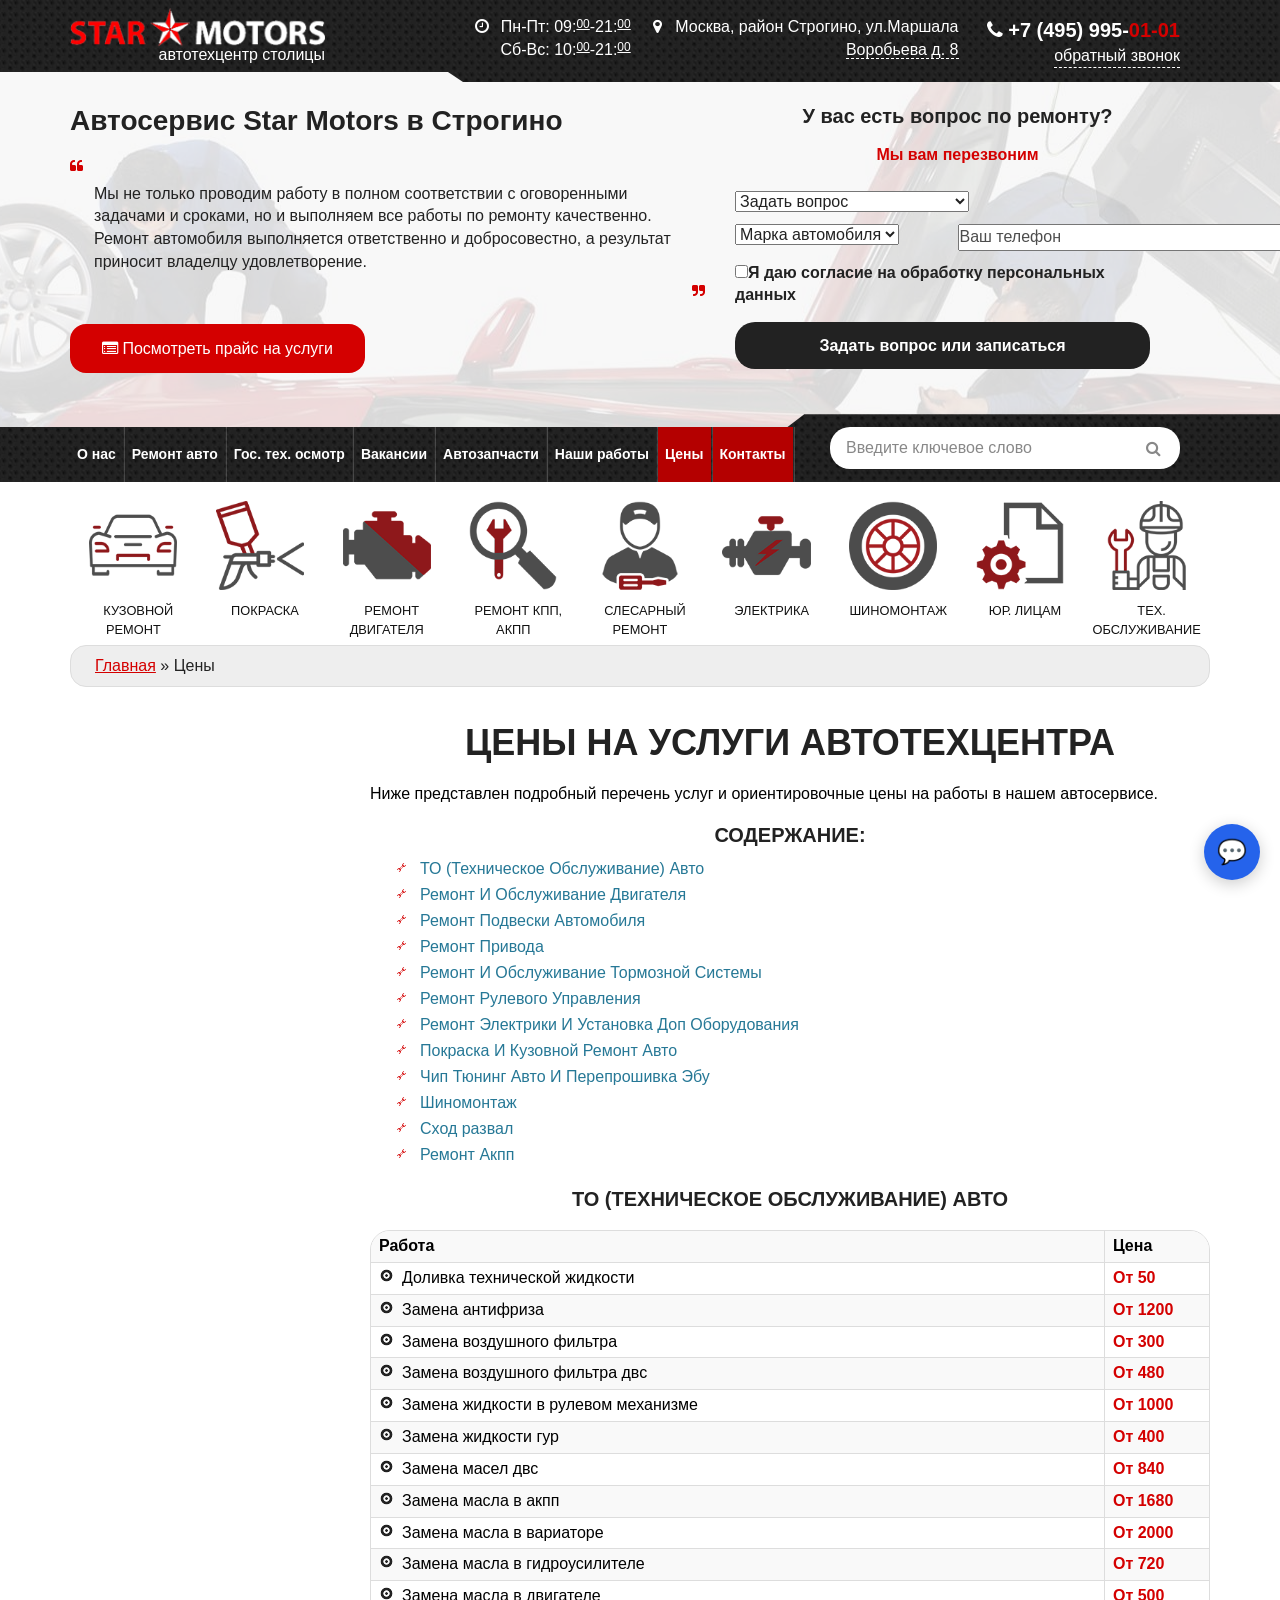
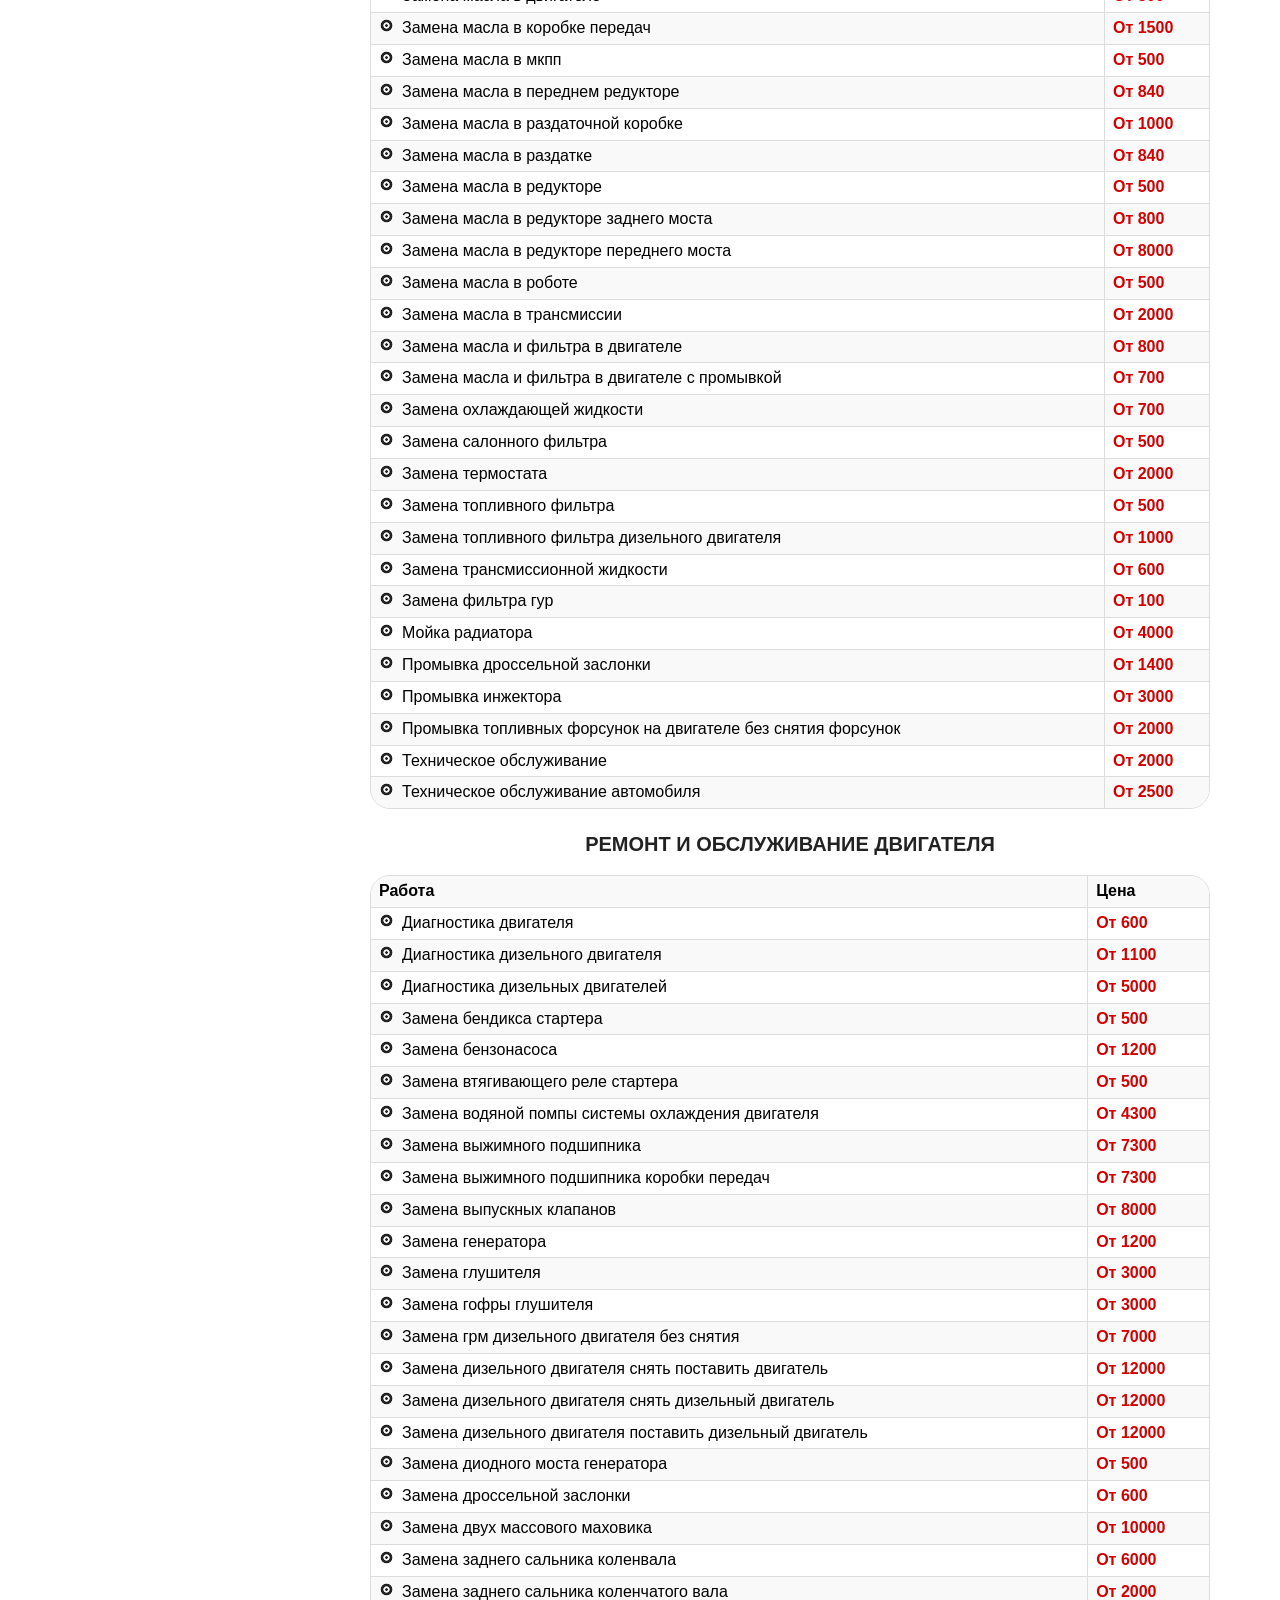
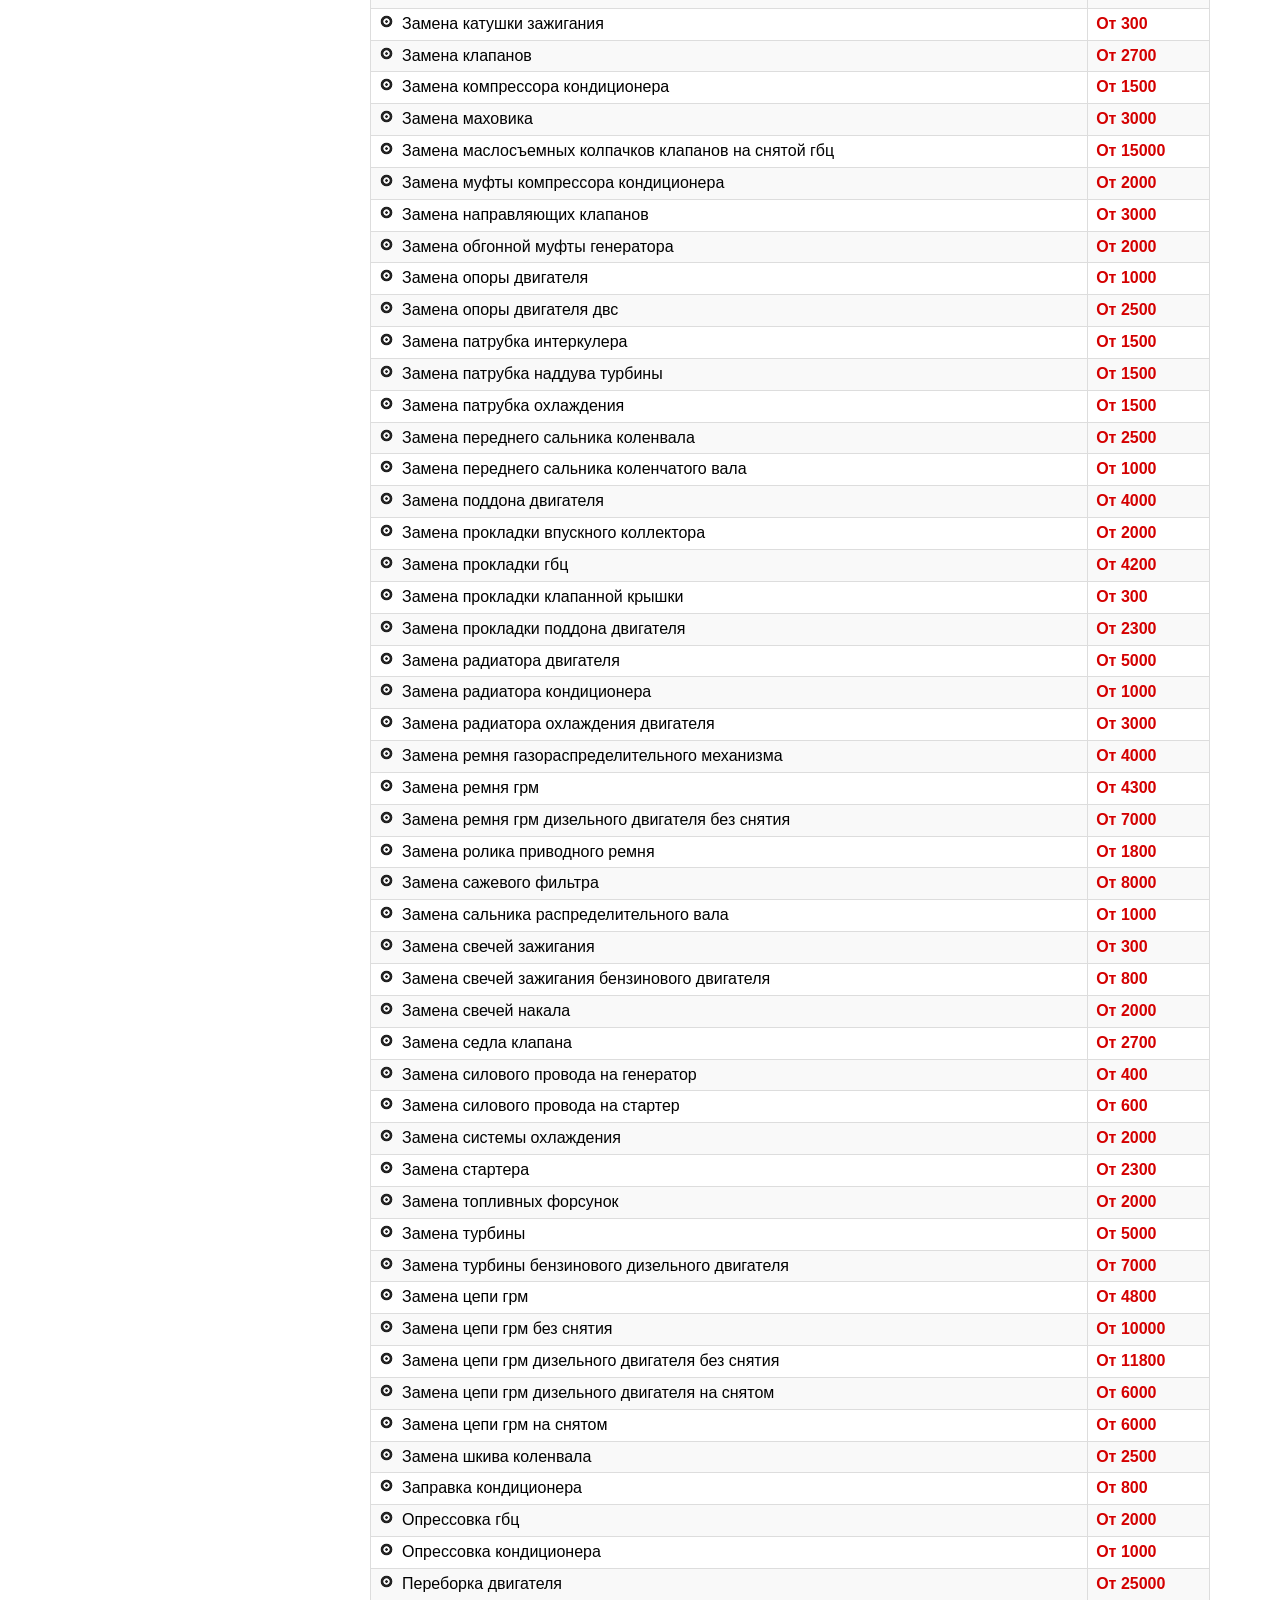
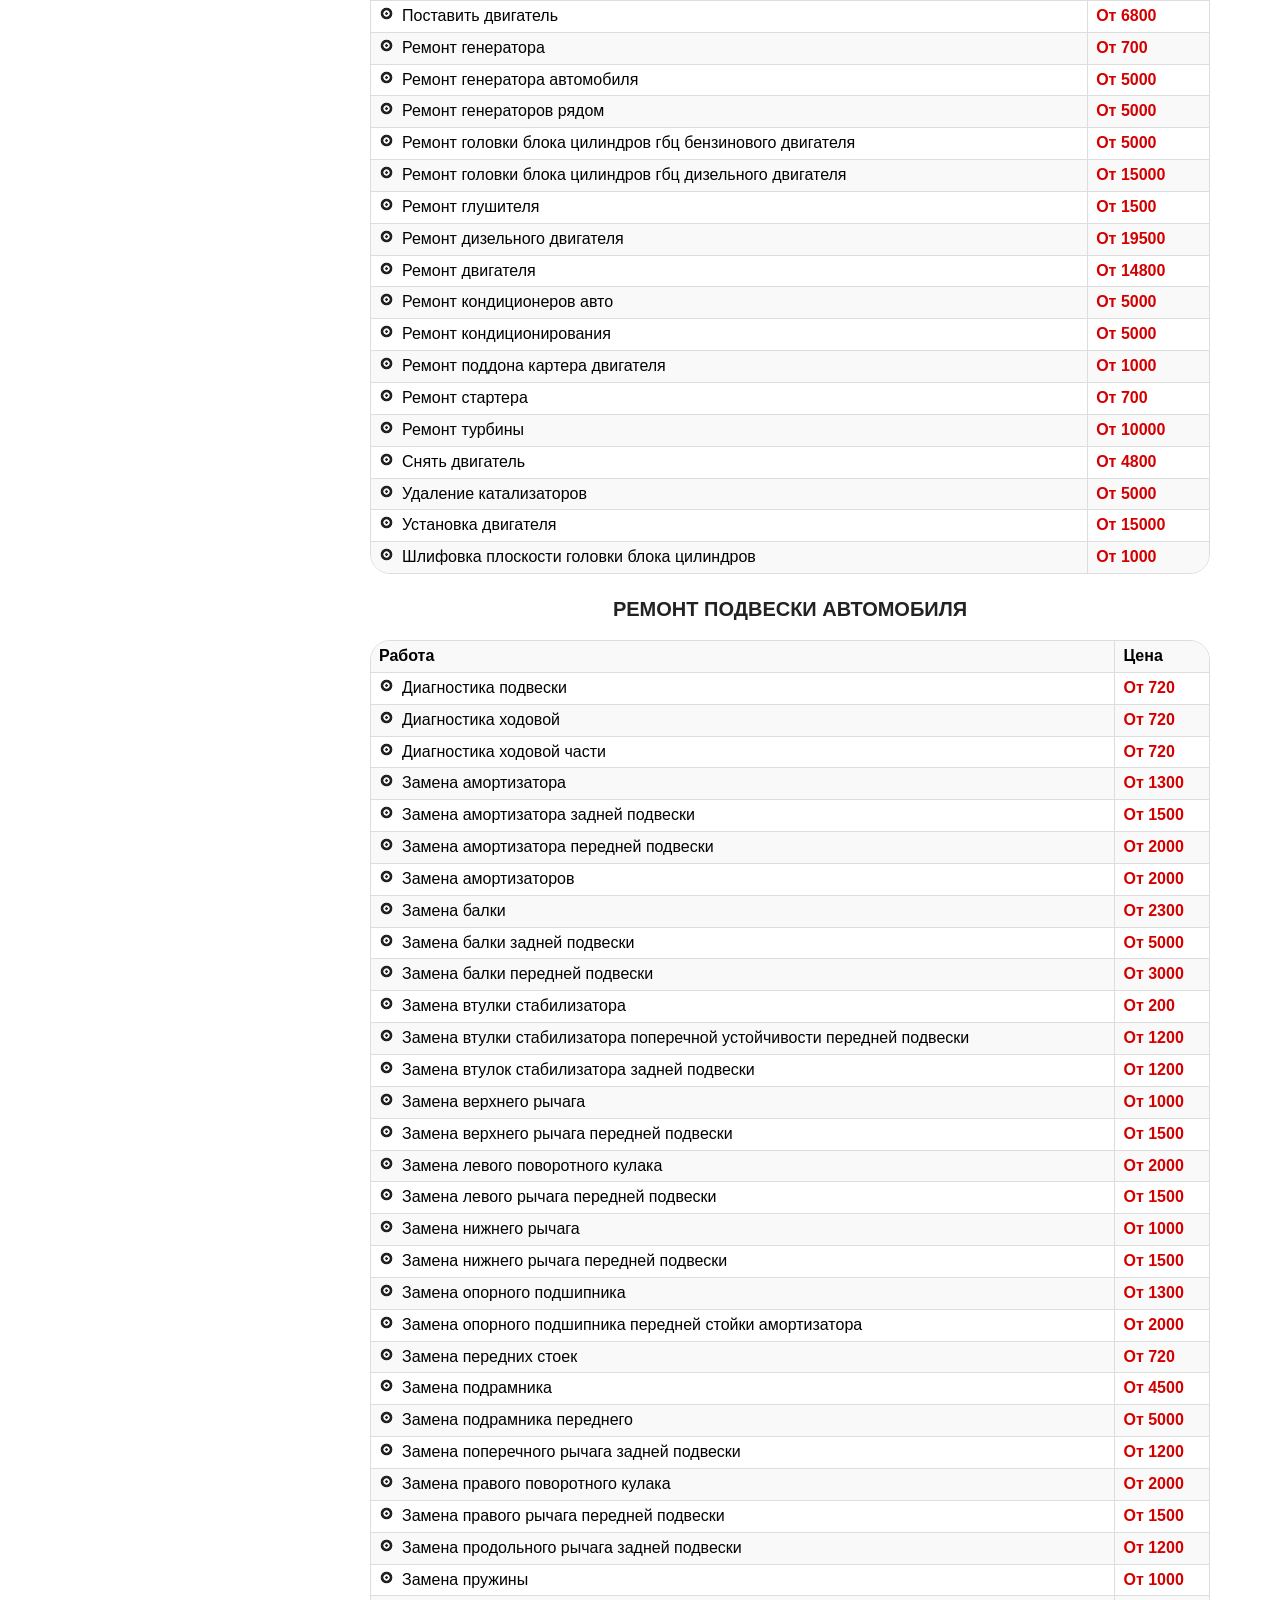
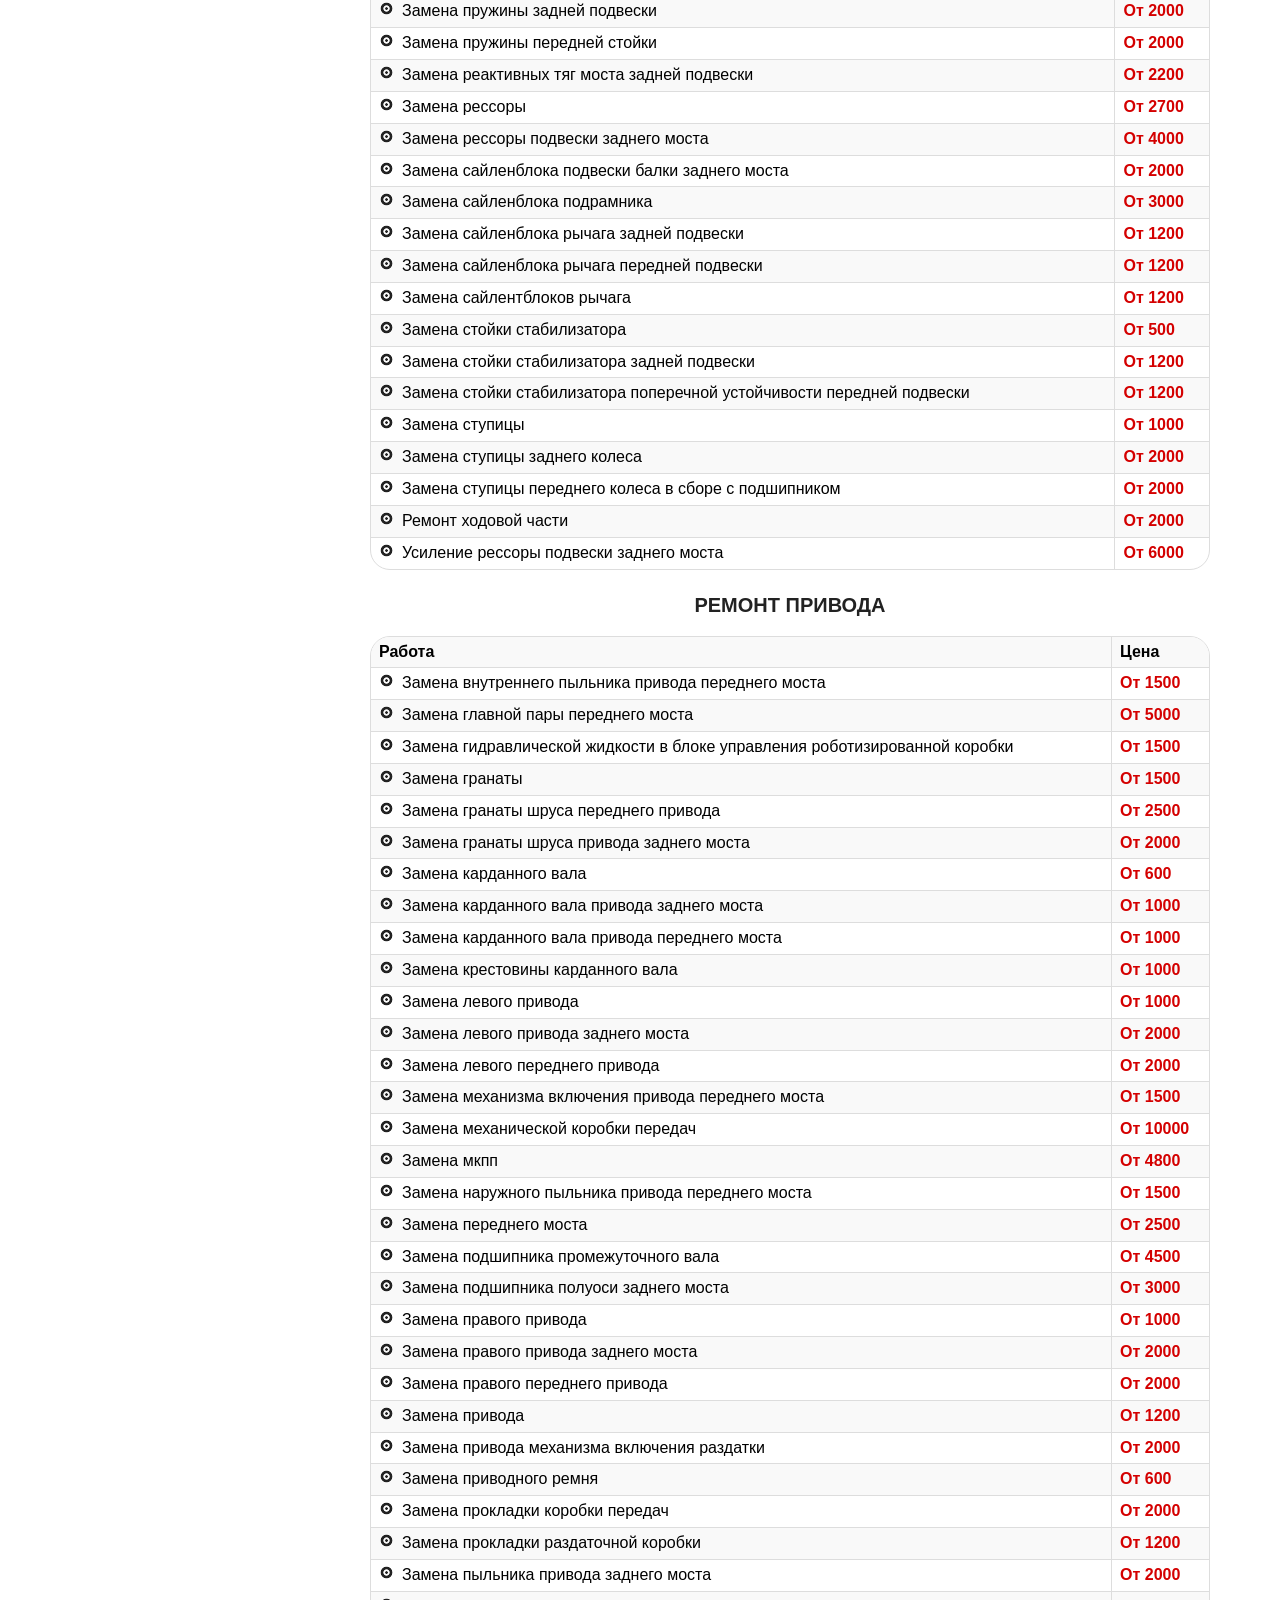
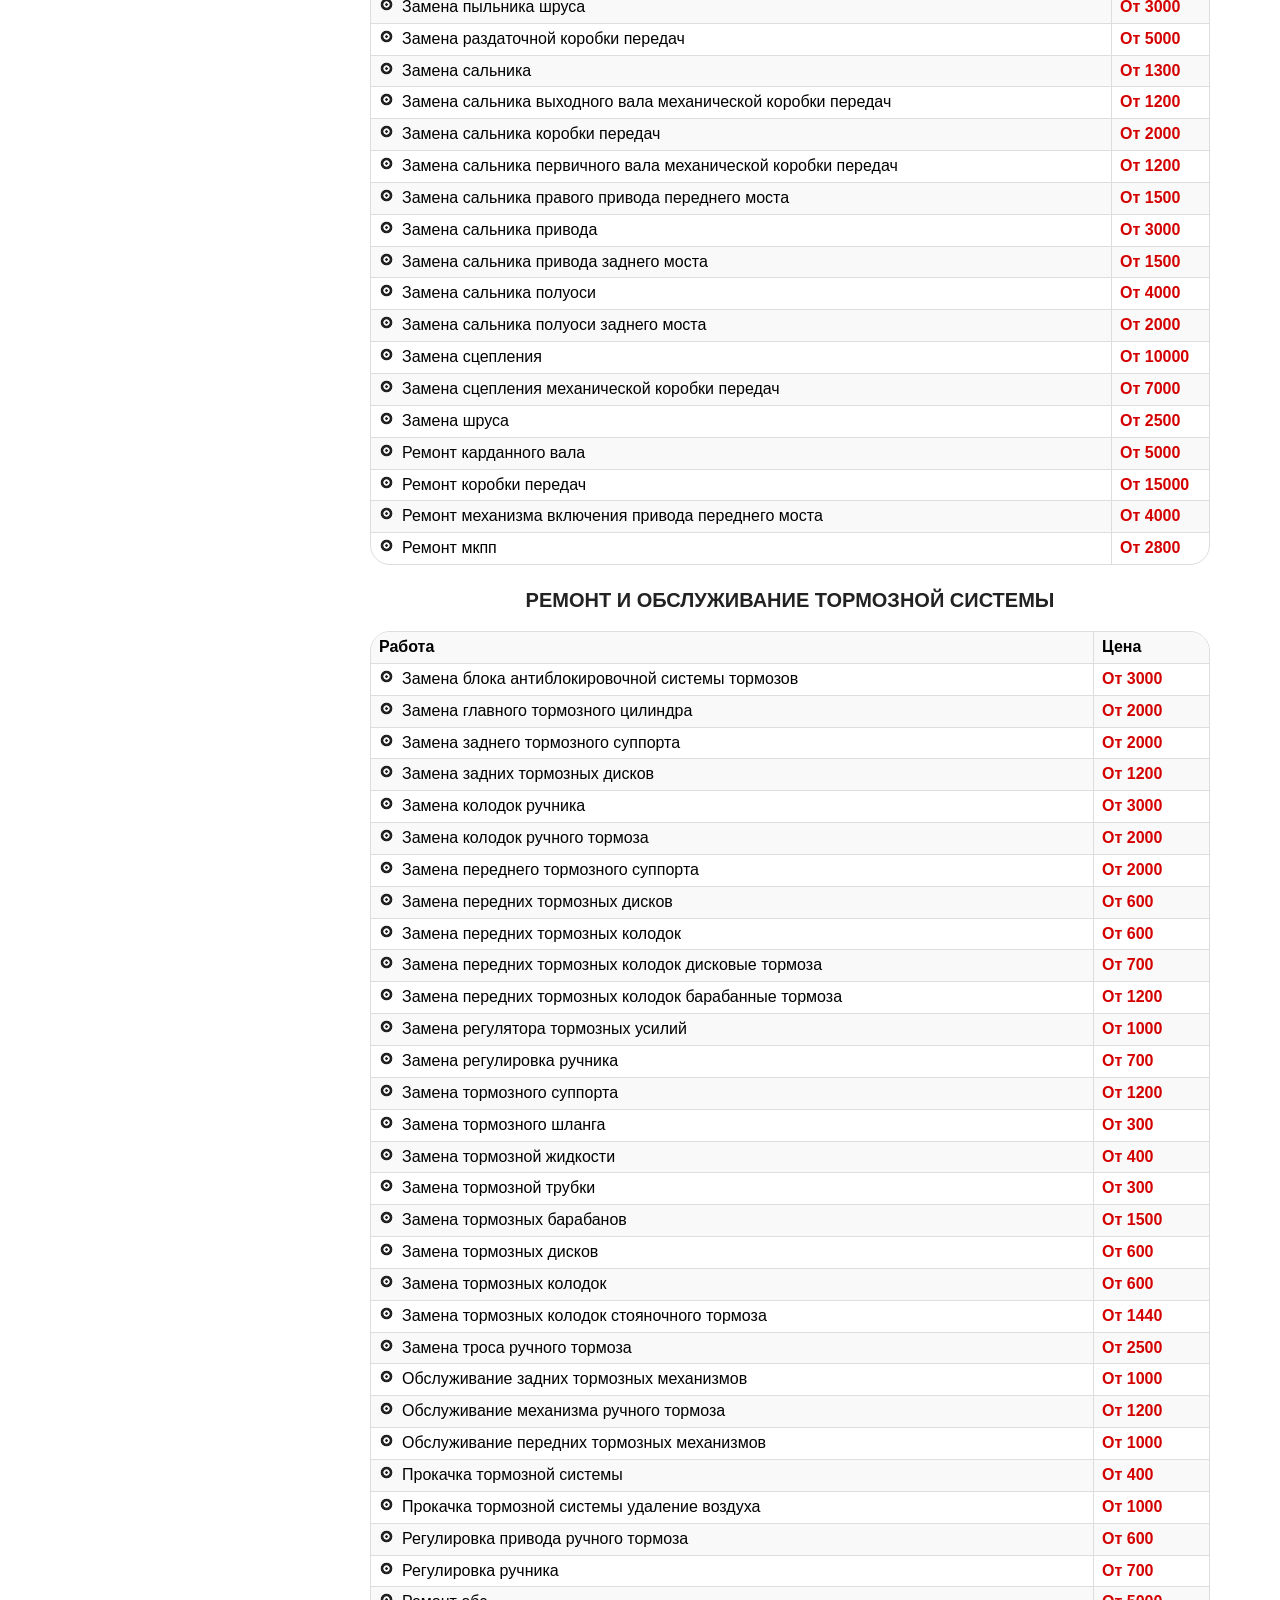
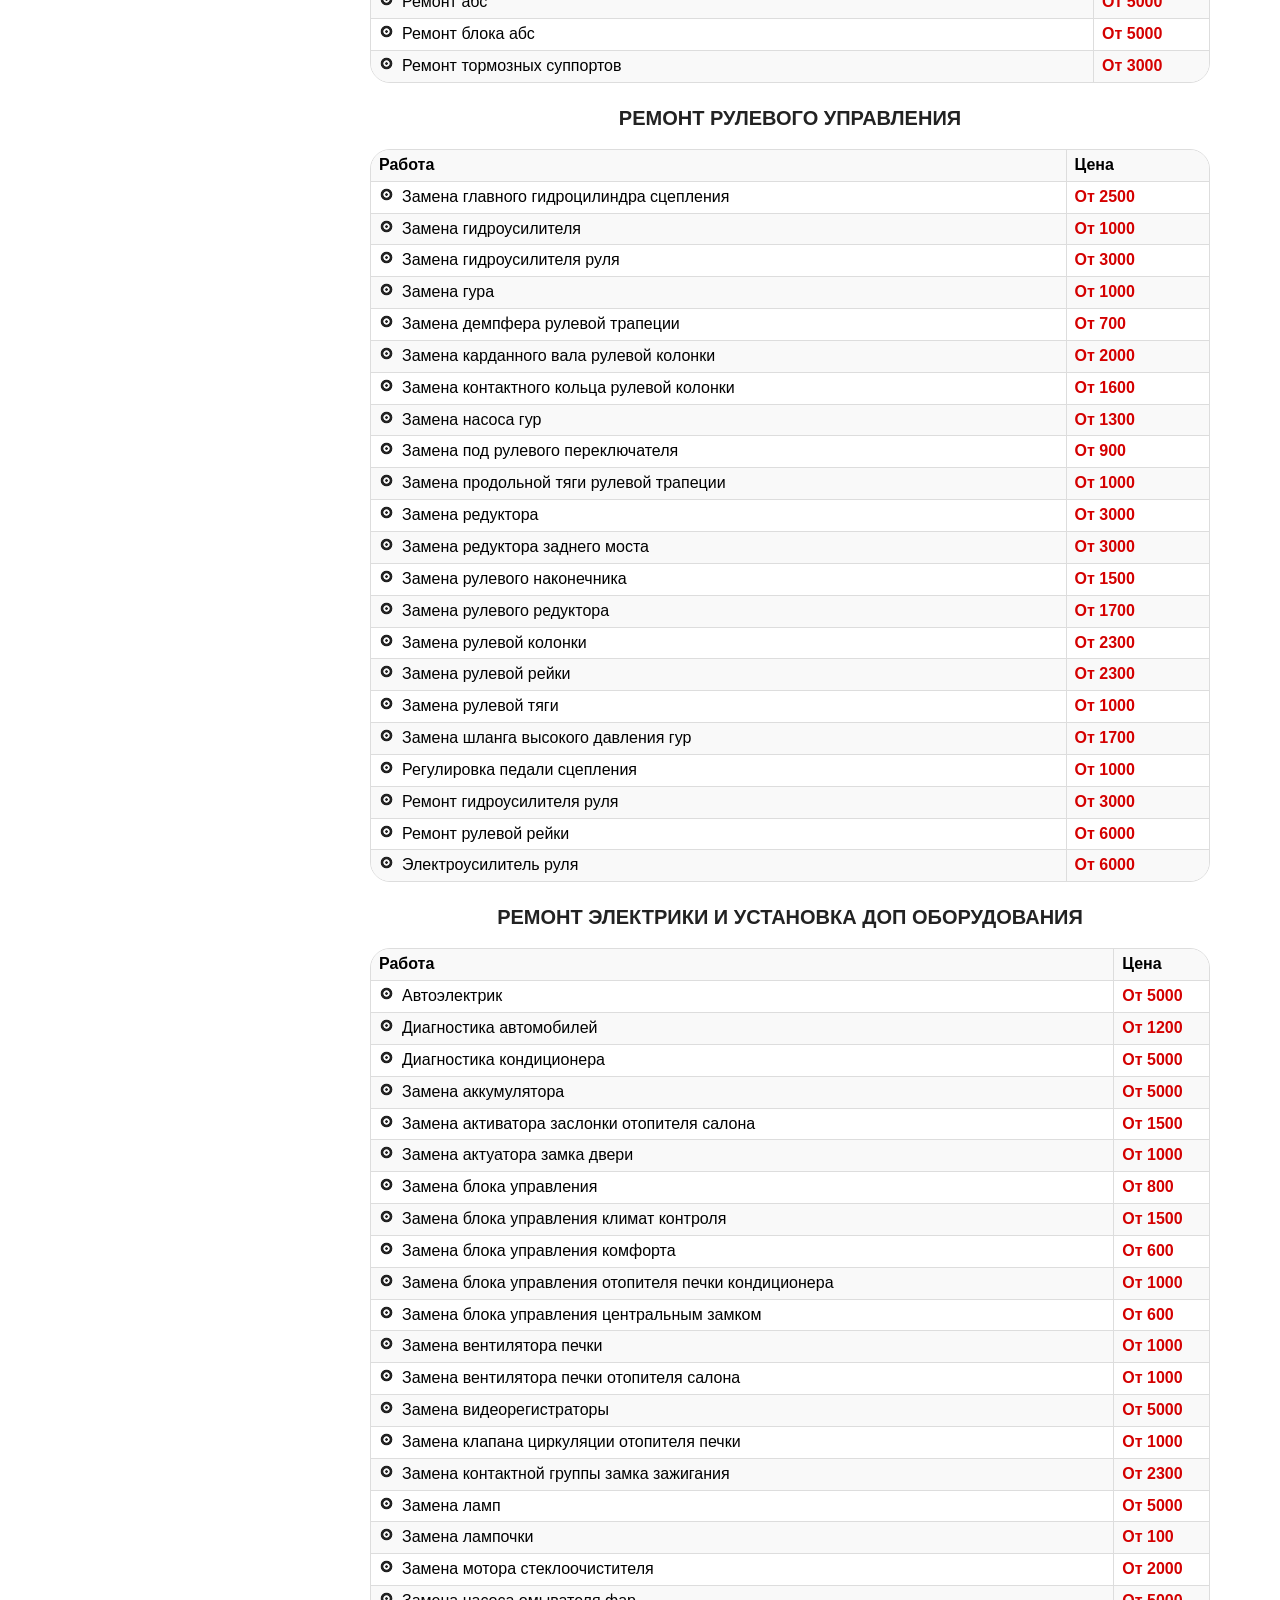
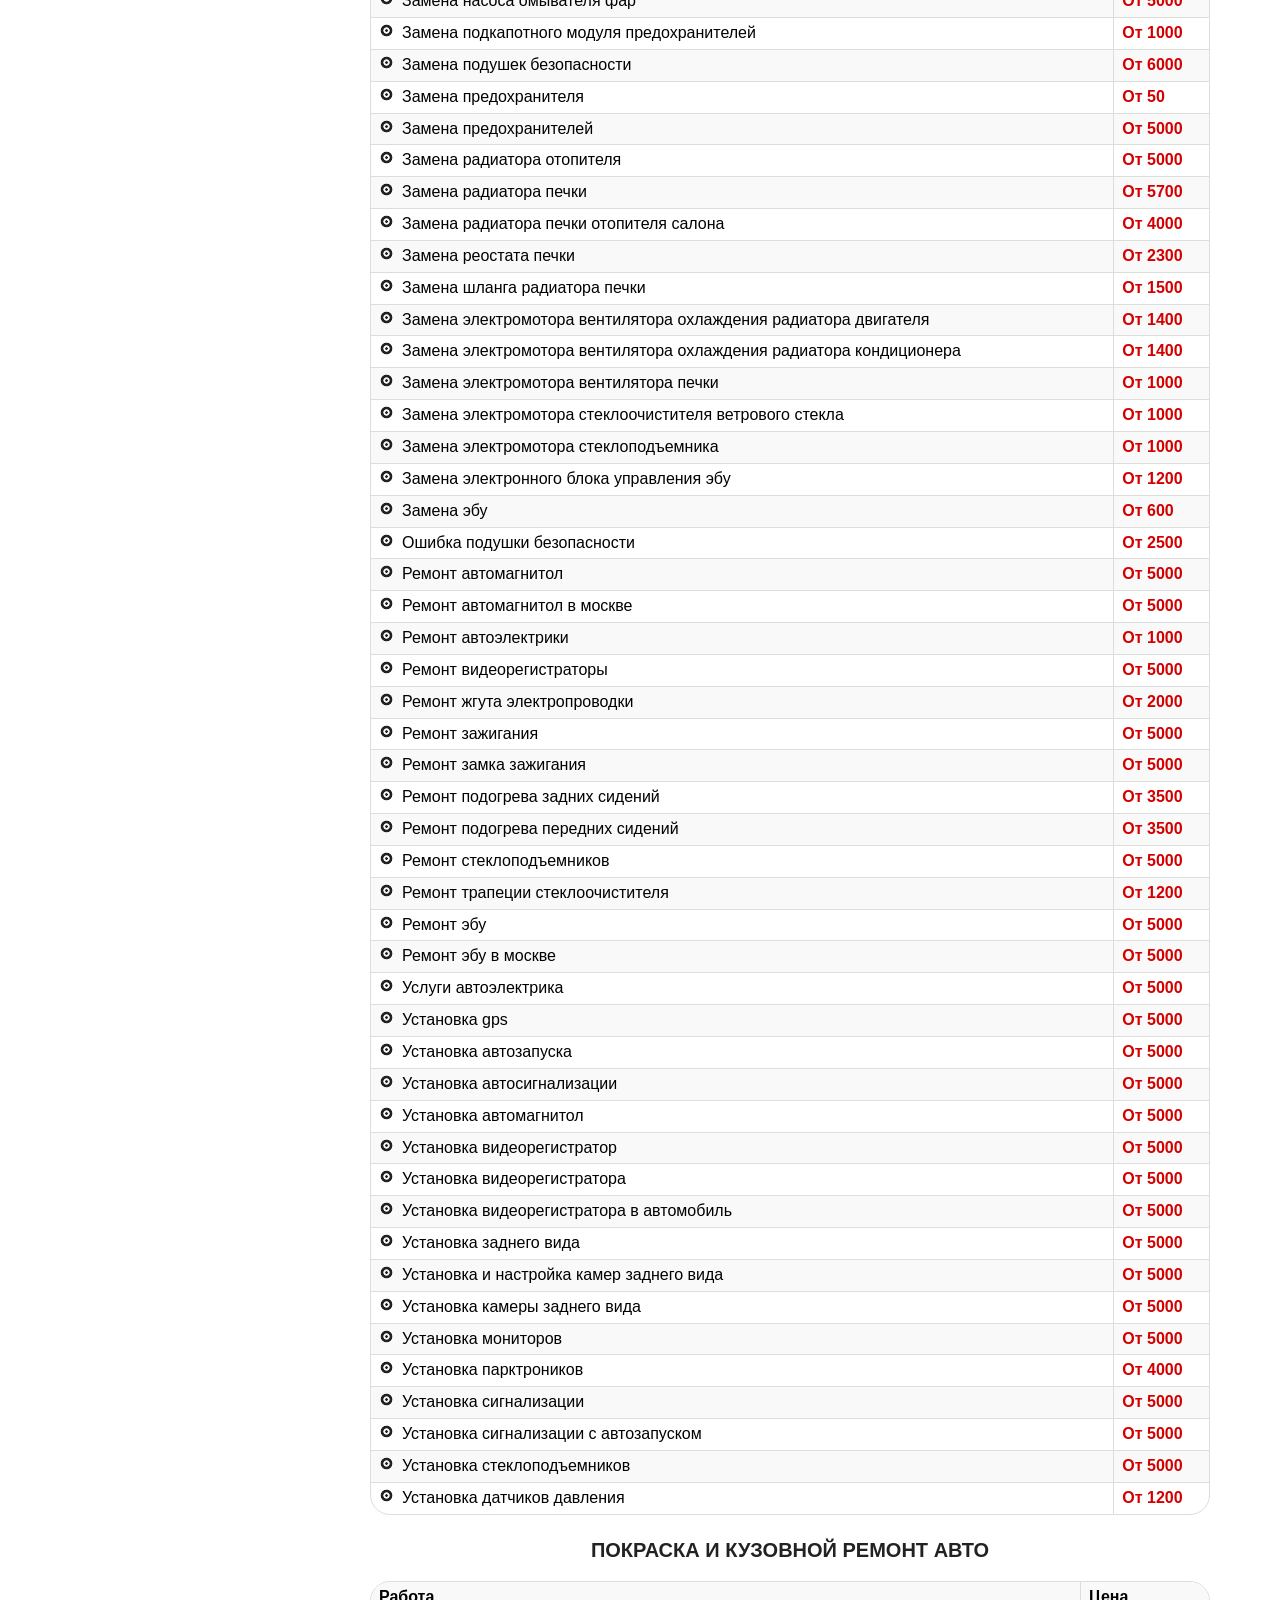
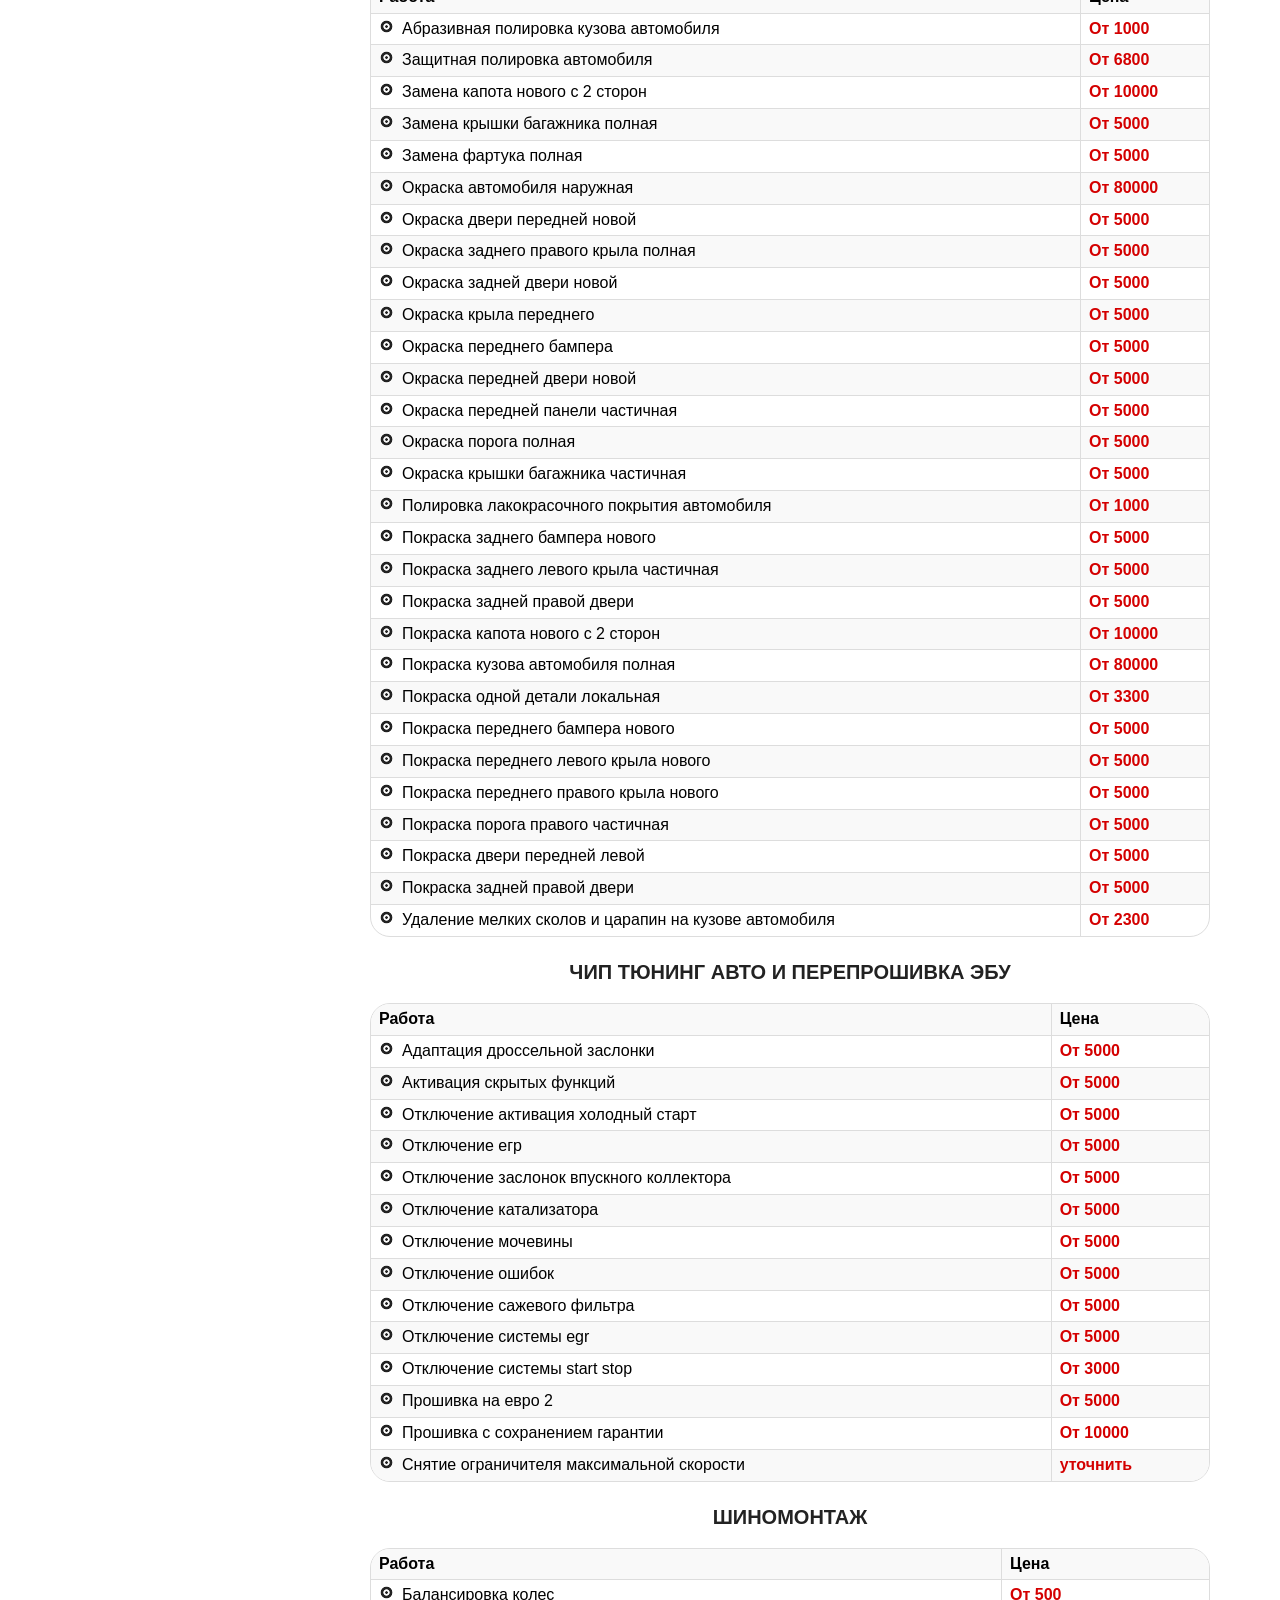
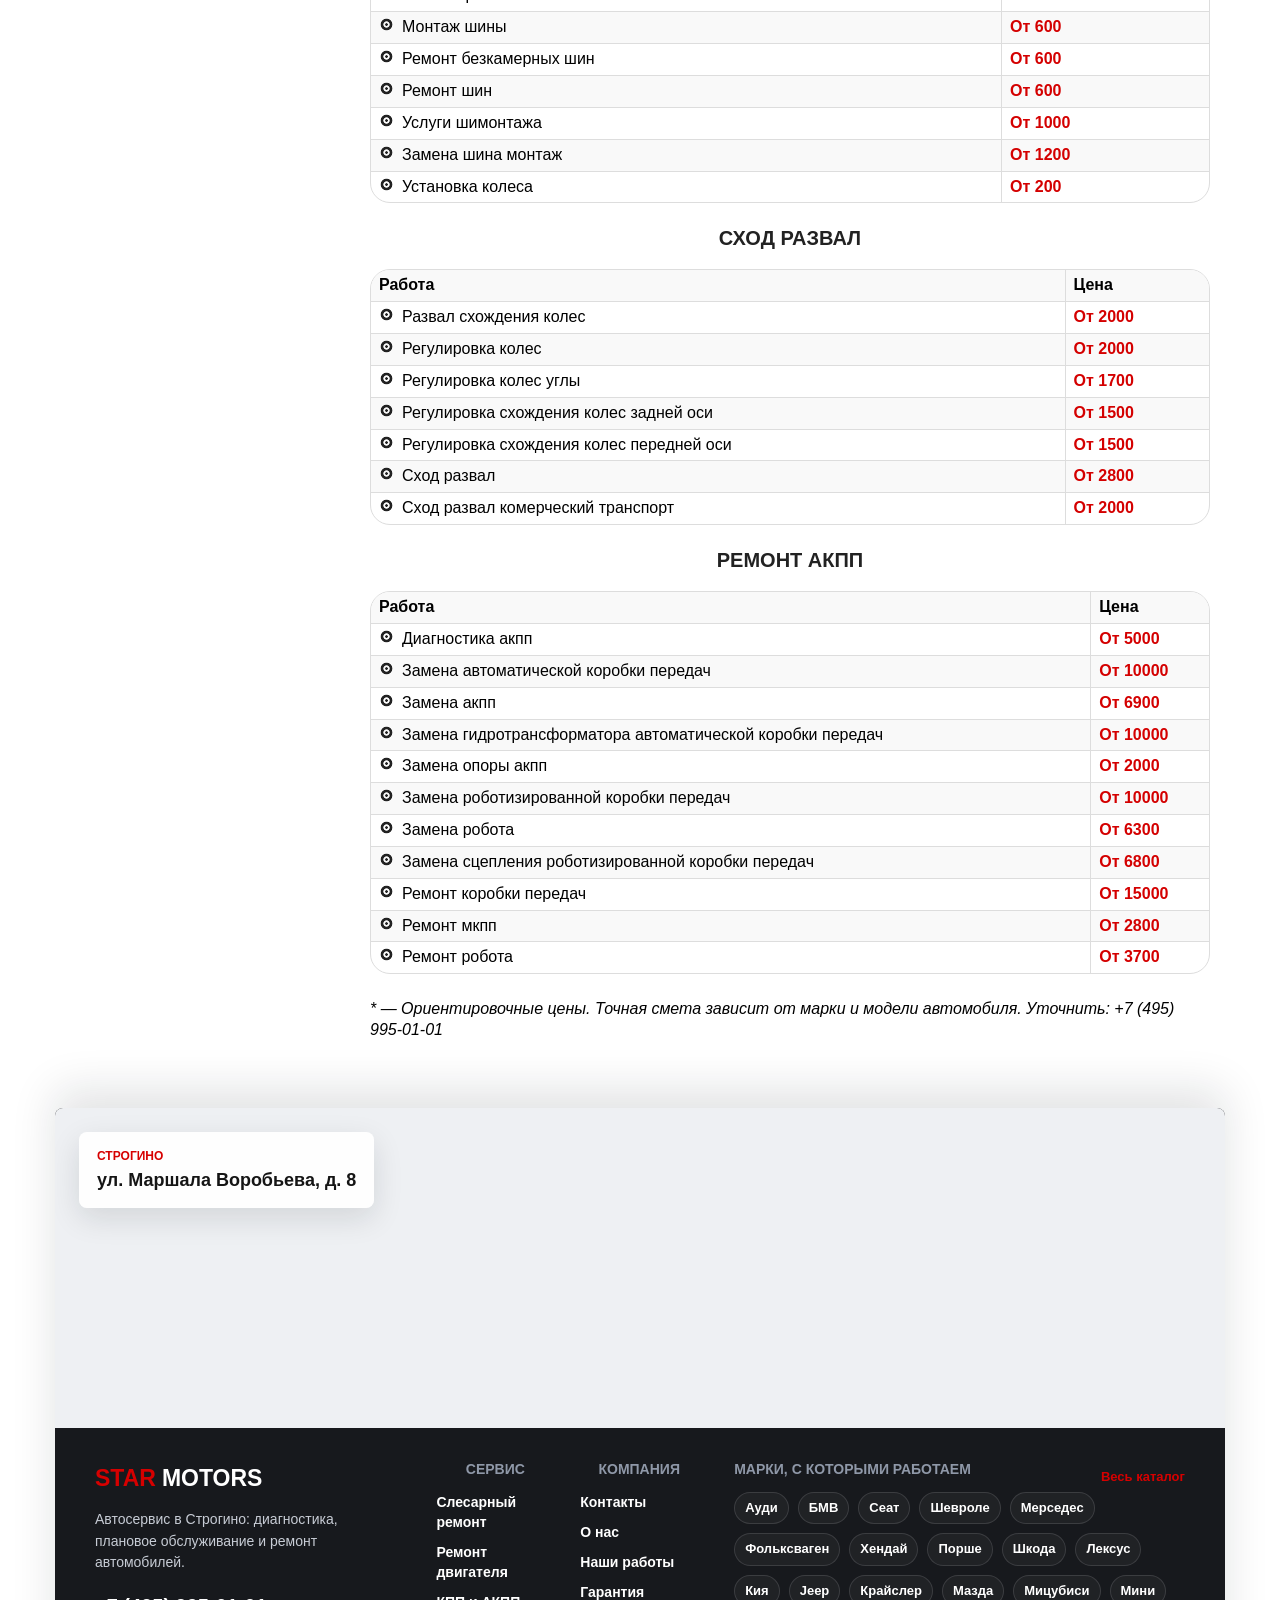
==== commit b85e630a: "Keep chat widget on all demo pages via 404 shell and link rewrites Co-authored-by: Cursor <cursorage" ====
--- a/index.html
+++ b/index.html
@@ -218,7 +218,7 @@
 </style>
 </head>
 <body class="page page-id-11 wp-theme-wordpost_new1 wordpost" id="top">
-<header class="site-header"><div class="header-top"><div class="header-top-top"><div class="container"><div class="row"><div class="col-xs-9 col-sm-4 col-md-3 header-top-logo"><div class="wrapper"> <a href="#top"> <img src="https://patr1k66.github.io/star-motors/img/theme/logo-1.png"  /> автотехцентр столицы </a></div></div><div class="col-sm-8 col-md-9 hidden-xs header-top-info"><div class="header-mode hidden-sm"><div class="icon"><i class="fa fa-clock-o fa-fw" aria-hidden="true"></i></div><div class="content"> Пн-Пт: 09:<sup>00</sup>-21:<sup>00</sup><br> Сб-Вс: 10:<sup>00</sup>-21:<sup>00</sup></div></div><div class="header-address"><div class="icon"><i class="fa fa-map-marker fa-fw" aria-hidden="true"></i></div><div class="content"> Москва, район Строгино, ул.Маршала<br> <a href="https://star-motors.ru/kontakty/">Воробьева д. 8</a></div></div><div class="header-contacts"><div class="content"> <a href="tel:+74959950101"><i class="fa fa-phone fa-fw" aria-hidden="true"></i><b>+7 (495) 995-<span>01-01</span></b></a> <br> <button type="button" data-toggle="modal" data-target=".modal-callback">обратный звонок</button></div></div></div><div class="col-xs-3 visible-xs header-button"> <button type="button" class="main-menu-toggle"> <i class="fa fa-navicon fa-fw"></i> </button></div></div></div></div><div class="header-top-middle"><div class="container"><div class="row"><div class="col-xs-12 contacts text-center hidden-md hidden-lg"> Москва, район Строгино, ул. Маршала Воробьева, д. 8 <a href="tel:+74959950101"><b>+7 (495) 995-<span>01-01</span></b></a></div><div class="col-md-7 intro hidden-xs hidden-sm"><div class="sm-header-style-title">Автосервис Star Motors в Строгино</div><p>Мы не только проводим работу в полном соответствии с оговоренными задачами и сроками, но и выполняем все работы по ремонту качественно. Ремонт автомобиля выполняется ответственно и добросовестно, а результат приносит владелцу удовлетворение.</p> <a href="#catalog"><i class="fa fa-list-alt" aria-hidden="true"></i> Посмотреть прайс на услуги</a></div><div class="col-md-5 appointment hidden-xs hidden-sm"><div class="title text-center"><div class="sm-header-question-title">У вас есть вопрос по ремонту?</div> <span>Мы вам перезвоним</span></div><div class="form"><div class="wpcf7 no-js" id="wpcf7-f10252-o1" lang="ru-RU" dir="ltr" data-wpcf7-id="10252"><div class="screen-reader-response"><p role="status" aria-live="polite" aria-atomic="true"></p><ul></ul></div><form action="#" method="post" class="wpcf7-form init" aria-label="Контактная форма" novalidate="novalidate" data-status="init"><div class="row"><div class="col-xs-12"><p><span class="wpcf7-form-control-wrap" data-name="menu"><select class="wpcf7-form-control wpcf7-select" aria-invalid="false" name="menu"><option value="Задать вопрос">Задать вопрос</option><option value="Слесарный ремонт">Слесарный ремонт</option><option value="Кузовной ремонт и покраска">Кузовной ремонт и покраска</option><option value="Электрика">Электрика</option><option value="Ремонт ДВС">Ремонт ДВС</option></select></span></p></div><div class="col-md-6"><p><span class="wpcf7-form-control-wrap" data-name="auto"><select class="wpcf7-form-control wpcf7-select" aria-invalid="false" name="auto"><option value="Марка автомобиля">Марка автомобиля</option><option value="Audi">Audi</option><option value="BMW">BMW</option><option value="Cadillac">Cadillac</option><option value="Chevrolet">Chevrolet</option><option value="Citroen">Citroen</option><option value="Fiat">Fiat</option><option value="Ford">Ford</option><option value="Hyundai">Hyundai</option><option value="Infiniti">Infiniti</option><option value="Jaguar">Jaguar</option><option value="Jeep">Jeep</option><option value="Kia">Kia</option><option value="Land Rover">Land Rover</option><option value="Lexus">Lexus</option><option value="MINI">MINI</option><option value="Mazda">Mazda</option><option value="Mercedes-Benz">Mercedes-Benz</option><option value="Mitsubishi">Mitsubishi</option><option value="Nissan">Nissan</option><option value="Opel">Opel</option><option value="Peugeot">Peugeot</option><option value="Porsche">Porsche</option><option value="Renault">Renault</option><option value="SEAT">SEAT</option><option value="Skoda">Skoda</option><option value="Smart">Smart</option><option value="SsangYong">SsangYong</option><option value="Subaru">Subaru</option><option value="Suzuki">Suzuki</option><option value="Toyota">Toyota</option><option value="Volkswagen">Volkswagen</option></select></span></p></div><div class="col-md-6"><p><span class="wpcf7-form-control-wrap" data-name="tel"><input size="40" maxlength="400" class="wpcf7-form-control wpcf7-tel wpcf7-validates-as-required wpcf7-text wpcf7-validates-as-tel" aria-required="true" aria-invalid="false" placeholder="Ваш телефон" value="" type="tel" name="tel" /></span></p></div><div class="col-xs-12"><div class="checkbox-agreement"><p><span class="wpcf7-form-control-wrap" data-name="acceptance"><span class="wpcf7-form-control wpcf7-checkbox wpcf7-validates-as-required"><span class="wpcf7-list-item first last"><label><input type="checkbox" name="acceptance[]" value="Я даю согласие на обработку персональных данных" /><span class="wpcf7-list-item-label">Я даю согласие на обработку персональных данных</span></label></span></span></span></p></div><p><input class="wpcf7-form-control wpcf7-submit has-spinner" type="submit" value="Задать вопрос или записаться" /></p></div></div><div class="wpcf7-response-output" aria-hidden="true"></div></form></div></div></div></div></div></div><div class="header-top-bottom"><div class="container"><div class="row"><div class="col-xs-6 visible-xs"> <button type="button" class="services-menu-toggle"> <i class="fa fa-car" aria-hidden="true"></i> </button></div><div class="col-xs-6 visible-xs"> <a class="price-link" href="#catalog">Прайс на услуги</a></div><div class="col-xs-12 col-md-8"><div class="main-menu"><ul><li><a href="https://star-motors.ru/o-nas/">О нас</a></li><li><a href="https://star-motors.ru/avto-2/">Ремонт авто</a></li><li><a href="https://star-motors.ru/gos-teh-osmotr/">Гос. тех. осмотр</a></li><li><a href="https://star-motors.ru/vykup-avto/">Вакансии</a></li><li><a href="https://star-motors.ru/avtozapchasti/">Автозапчасти</a></li><li><a href="https://star-motors.ru/nashi-raboty/">Наши работы</a></li><li><a href="#catalog" class="accent">Цены</a></li><li><a href="https://star-motors.ru/kontakty/">Контакты</a></li></ul></div></div><div class="col-xs-4 hidden-xs hidden-sm"><form method="get" action="#" class="search"> <input type="text" name="s" placeholder="Введите ключевое слово"/> <button type="submit"><i class="fa fa-search fa-fw" aria-hidden="true"></i></button></form></div></div></div></div></div><div class="header-bottom"><div class="container"><div class="menu-uslugi-container"><ul id="menu-uslugi" class="menu"><li id="menu-item-51" class="menu-item menu-item-type-post_type menu-item-object-page menu-item-has-children menu-item-51"><a href="https://star-motors.ru/kuzovnoj-remont/" class="menu-image-title-after menu-image-not-hovered"><img  width="126" height="126" src="https://patr1k66.github.io/star-motors/img/services/1.png" alt="" decoding="async" /><span class="menu-image-title-after menu-image-title">Кузовной ремонт</span></a><ul class="sub-menu"><li id="menu-item-9526" class="menu-item menu-item-type-post_type menu-item-object-lending menu-item-9526"><a href="https://star-motors.ru/vosstanovlenie-avtomobilya-posle-avarij/">Восстановление автомобиля</a></li><li id="menu-item-9529" class="menu-item menu-item-type-post_type menu-item-object-lending menu-item-9529"><a href="https://star-motors.ru/zhestyanye-raboty-po-kuzovu/">Жестяные работы по кузову</a></li><li id="menu-item-9530" class="menu-item menu-item-type-post_type menu-item-object-lending menu-item-9530"><a href="https://star-motors.ru/zamena-stekol-avtomobilya/">Замена стекол автомобиля</a></li><li id="menu-item-9532" class="menu-item menu-item-type-post_type menu-item-object-lending menu-item-9532"><a href="https://star-motors.ru/lokalnyj-remont-avtomobilya/">Локальный ремонт</a></li><li id="menu-item-9535" class="menu-item menu-item-type-post_type menu-item-object-lending menu-item-9535"><a href="https://star-motors.ru/remont-bampera/">Ремонт бампера</a></li><li id="menu-item-9537" class="menu-item menu-item-type-post_type menu-item-object-lending menu-item-9537"><a href="https://star-motors.ru/remont-kapota-avtomobilya/">Ремонт капота автомобиля</a></li><li id="menu-item-9538" class="menu-item menu-item-type-post_type menu-item-object-lending menu-item-9538"><a href="https://star-motors.ru/remont-krylev-avtomobilya/">Ремонт крыльев автомобиля</a></li><li id="menu-item-9541" class="menu-item menu-item-type-post_type menu-item-object-lending menu-item-9541"><a href="https://star-motors.ru/remont-porogov/">Ремонт порогов</a></li><li id="menu-item-9545" class="menu-item menu-item-type-post_type menu-item-object-lending menu-item-9545"><a href="https://star-motors.ru/udalenie-carapin/">Удаление царапин</a></li></ul></li><li id="menu-item-52" class="menu-item menu-item-type-post_type menu-item-object-page menu-item-has-children menu-item-52"><a href="https://star-motors.ru/pokraska/" class="menu-image-title-after menu-image-not-hovered"><img  width="126" height="126" src="https://patr1k66.github.io/star-motors/img/services/2.png" alt="" decoding="async" /><span class="menu-image-title-after menu-image-title">Покраска</span></a><ul class="sub-menu"><li id="menu-item-9625" class="menu-item menu-item-type-post_type menu-item-object-lending menu-item-9625"><a href="https://star-motors.ru/pokraska-kuzova/">Покраска кузова</a></li><li id="menu-item-9624" class="menu-item menu-item-type-post_type menu-item-object-lending menu-item-9624"><a href="https://star-motors.ru/pokraska-kryshi/">Покраска крыши</a></li><li id="menu-item-9626" class="menu-item menu-item-type-post_type menu-item-object-lending menu-item-9626"><a href="https://star-motors.ru/pokraska-dverej/">Покраска дверей</a></li><li id="menu-item-9627" class="menu-item menu-item-type-post_type menu-item-object-lending menu-item-9627"><a href="https://star-motors.ru/pokraska-kryla/">Покраска крыла</a></li><li id="menu-item-9628" class="menu-item menu-item-type-post_type menu-item-object-lending menu-item-9628"><a href="https://star-motors.ru/pokraska-kapota/">Покраска капота</a></li></ul></li><li id="menu-item-53" class="menu-item menu-item-type-post_type menu-item-object-page menu-item-has-children menu-item-53"><a href="https://star-motors.ru/remont-dvigatelya/" class="menu-image-title-after menu-image-not-hovered"><img  width="126" height="126" src="https://patr1k66.github.io/star-motors/img/services/3.png" alt="" decoding="async" /><span class="menu-image-title-after menu-image-title">Ремонт двигателя</span></a><ul class="sub-menu"><li id="menu-item-232" class="menu-item menu-item-type-post_type menu-item-object-page menu-item-232"><a href="https://star-motors.ru/remont-dvigatelya/turbiny/">Турбины</a></li><li id="menu-item-233" class="menu-item menu-item-type-post_type menu-item-object-page menu-item-233"><a href="https://star-motors.ru/remont-dvigatelya/kapremont/">Капремонт</a></li><li id="menu-item-234" class="menu-item menu-item-type-post_type menu-item-object-page menu-item-234"><a href="https://star-motors.ru/remont-dvigatelya/remont-benzinovyx-dvigatelej/">Ремонт бензиновых двигателей</a></li><li id="menu-item-235" class="menu-item menu-item-type-post_type menu-item-object-page menu-item-235"><a href="https://star-motors.ru/remont-dvigatelya/remont-dizelnyx-dvigatelej/">Ремонт дизельных двигателей</a></li><li id="menu-item-236" class="menu-item menu-item-type-post_type menu-item-object-page menu-item-236"><a href="https://star-motors.ru/remont-dvigatelya/zamena-svechej/">Замена свечей</a></li><li id="menu-item-237" class="menu-item menu-item-type-post_type menu-item-object-page menu-item-237"><a href="https://star-motors.ru/remont-dvigatelya/zamena-remnya-i-cepi-grm/">Замена ремня и цепи ГРМ</a></li><li id="menu-item-2778" class="menu-item menu-item-type-post_type menu-item-object-page menu-item-2778"><a href="https://star-motors.ru/remont-dvigatelya/remont-forsunok/">Ремонт и замена форсунок</a></li><li id="menu-item-2773" class="menu-item menu-item-type-post_type menu-item-object-page menu-item-2773"><a href="https://star-motors.ru/remont-dvigatelya/remont-i-zamena-tnvd/">Ремонт и замена ТНВД</a></li><li id="menu-item-11644" class="menu-item menu-item-type-post_type menu-item-object-page menu-item-11644"><a href="https://star-motors.ru/remont-dvigatelya/zamena-napravlyayushhix-klapanov/">Замена направляющих клапанов</a></li><li id="menu-item-11645" class="menu-item menu-item-type-post_type menu-item-object-page menu-item-11645"><a href="https://star-motors.ru/remont-dvigatelya/zamena-klapanov-ot-2700r/">Замена клапанов</a></li></ul></li><li id="menu-item-54" class="menu-item menu-item-type-post_type menu-item-object-page menu-item-has-children menu-item-54"><a href="https://star-motors.ru/remont-kppakpp/" class="menu-image-title-after menu-image-not-hovered"><img  width="126" height="126" src="https://patr1k66.github.io/star-motors/img/services/4.png" alt="" decoding="async" /><span class="menu-image-title-after menu-image-title">Ремонт КПП, АКПП</span></a><ul class="sub-menu"><li id="menu-item-1679" class="menu-item menu-item-type-post_type menu-item-object-page menu-item-1679"><a href="https://star-motors.ru/remont-kppakpp/akpp/">АКПП</a></li><li id="menu-item-11698" class="menu-item menu-item-type-custom menu-item-object-custom menu-item-11698"><a href="https://star-motors.ru/remont-kppakpp/zamena-masla-akpp/">Замена масла АКПП, ДСГ</a></li><li id="menu-item-238" class="menu-item menu-item-type-post_type menu-item-object-page menu-item-238"><a href="https://star-motors.ru/remont-kppakpp/sceplenie/">Сцепление</a></li><li id="menu-item-239" class="menu-item menu-item-type-post_type menu-item-object-page menu-item-239"><a href="https://star-motors.ru/remont-kppakpp/remont-shrusov/">Замена ШРУСов</a></li><li id="menu-item-240" class="menu-item menu-item-type-post_type menu-item-object-page menu-item-240"><a href="https://star-motors.ru/remont-kppakpp/variatory/">Вариаторы</a></li><li id="menu-item-241" class="menu-item menu-item-type-post_type menu-item-object-page menu-item-241"><a href="https://star-motors.ru/remont-kppakpp/remont-razdatochnoj-korobki/">Ремонт раздаточной коробки</a></li><li id="menu-item-242" class="menu-item menu-item-type-post_type menu-item-object-page menu-item-242"><a href="https://star-motors.ru/remont-kppakpp/remont-differenciala/">Ремонт дифференциала</a></li><li id="menu-item-243" class="menu-item menu-item-type-post_type menu-item-object-page menu-item-243"><a href="https://star-motors.ru/remont-kppakpp/remont-mostov/">Ремонт мостов</a></li></ul></li><li id="menu-item-55" class="menu-item menu-item-type-post_type menu-item-object-page menu-item-has-children menu-item-55"><a href="https://star-motors.ru/slesarnyj-remont/" class="menu-image-title-after menu-image-not-hovered"><img  width="126" height="126" src="https://patr1k66.github.io/star-motors/img/services/5.png" alt="" decoding="async" /><span class="menu-image-title-after menu-image-title">Слесарный ремонт</span></a><ul class="sub-menu"><li id="menu-item-256" class="menu-item menu-item-type-post_type menu-item-object-page menu-item-has-children menu-item-256"><a href="https://star-motors.ru/slesarnyj-remont/xodovaya-sistema/">Ходовая система</a><ul class="sub-menu"><li id="menu-item-1694" class="menu-item menu-item-type-post_type menu-item-object-page menu-item-1694"><a href="https://star-motors.ru/slesarnyj-remont/xodovaya-sistema/podveski/sxod-razval/">Сход развал</a></li><li id="menu-item-322" class="menu-item menu-item-type-post_type menu-item-object-page menu-item-322"><a href="https://star-motors.ru/slesarnyj-remont/xodovaya-sistema/podveski/">Подвески</a></li><li id="menu-item-323" class="menu-item menu-item-type-post_type menu-item-object-page menu-item-323"><a href="https://star-motors.ru/slesarnyj-remont/xodovaya-sistema/sharovye-opory/">Шаровые опоры</a></li><li id="menu-item-324" class="menu-item menu-item-type-post_type menu-item-object-page menu-item-324"><a href="https://star-motors.ru/slesarnyj-remont/xodovaya-sistema/remont-pruzhin/">Замена пружин</a></li><li id="menu-item-326" class="menu-item menu-item-type-post_type menu-item-object-page menu-item-326"><a href="https://star-motors.ru/slesarnyj-remont/xodovaya-sistema/amortizatory/">Амортизаторы</a></li></ul></li><li id="menu-item-257" class="menu-item menu-item-type-post_type menu-item-object-page menu-item-has-children menu-item-257"><a href="https://star-motors.ru/slesarnyj-remont/tormoznaya-sistema/">Тормозная система</a><ul class="sub-menu"><li id="menu-item-2808" class="menu-item menu-item-type-post_type menu-item-object-page menu-item-2808"><a href="https://star-motors.ru/remont-dvigatelya/remont-supporta/">Ремонт суппорта</a></li><li id="menu-item-328" class="menu-item menu-item-type-post_type menu-item-object-page menu-item-328"><a href="https://star-motors.ru/slesarnyj-remont/tormoznaya-sistema/glavnyj-cilindr/">Главный цилиндр</a></li><li id="menu-item-329" class="menu-item menu-item-type-post_type menu-item-object-page menu-item-329"><a href="https://star-motors.ru/slesarnyj-remont/tormoznaya-sistema/vakuumnyj-usilitel/">Вакуумный усилитель</a></li><li id="menu-item-331" class="menu-item menu-item-type-post_type menu-item-object-page menu-item-331"><a href="https://star-motors.ru/slesarnyj-remont/tormoznaya-sistema/zamena-kolodok/">Замена колодок</a></li><li id="menu-item-332" class="menu-item menu-item-type-post_type menu-item-object-page menu-item-332"><a href="https://star-motors.ru/slesarnyj-remont/tormoznaya-sistema/zamena-tormoznoj-zhidkosti/">Замена тормозной жидкости</a></li></ul></li><li id="menu-item-258" class="menu-item menu-item-type-post_type menu-item-object-page menu-item-has-children menu-item-258"><a href="https://star-motors.ru/slesarnyj-remont/vyxlopnaya-sistema/">Выхлопная система</a><ul class="sub-menu"><li id="menu-item-333" class="menu-item menu-item-type-post_type menu-item-object-page menu-item-333"><a href="https://star-motors.ru/slesarnyj-remont/vyxlopnaya-sistema/vypusknoj-kollektor/">Выпускной коллектор</a></li><li id="menu-item-334" class="menu-item menu-item-type-post_type menu-item-object-page menu-item-334"><a href="https://star-motors.ru/slesarnyj-remont/vyxlopnaya-sistema/priemnaya-truba/">Приемная труба</a></li><li id="menu-item-335" class="menu-item menu-item-type-post_type menu-item-object-page menu-item-335"><a href="https://star-motors.ru/slesarnyj-remont/vyxlopnaya-sistema/katalizator/">Катализатор</a></li><li id="menu-item-336" class="menu-item menu-item-type-post_type menu-item-object-page menu-item-336"><a href="https://star-motors.ru/slesarnyj-remont/vyxlopnaya-sistema/glushitel/">Глушитель</a></li><li id="menu-item-337" class="menu-item menu-item-type-post_type menu-item-object-page menu-item-337"><a href="https://star-motors.ru/slesarnyj-remont/vyxlopnaya-sistema/soedinitelnye-elementy/">Соединительные элементы</a></li></ul></li><li id="menu-item-259" class="menu-item menu-item-type-post_type menu-item-object-page menu-item-has-children menu-item-259"><a href="https://star-motors.ru/slesarnyj-remont/oxlazhdeniya-sistema/">Система охлаждения</a><ul class="sub-menu"><li id="menu-item-338" class="menu-item menu-item-type-post_type menu-item-object-page menu-item-338"><a href="https://star-motors.ru/slesarnyj-remont/oxlazhdeniya-sistema/radiator/">Радиатор</a></li><li id="menu-item-339" class="menu-item menu-item-type-post_type menu-item-object-page menu-item-339"><a href="https://star-motors.ru/slesarnyj-remont/oxlazhdeniya-sistema/termostat/">Термостат</a></li><li id="menu-item-340" class="menu-item menu-item-type-post_type menu-item-object-page menu-item-340"><a href="https://star-motors.ru/slesarnyj-remont/oxlazhdeniya-sistema/ventilyator/">Вентилятор</a></li><li id="menu-item-341" class="menu-item menu-item-type-post_type menu-item-object-page menu-item-341"><a href="https://star-motors.ru/slesarnyj-remont/oxlazhdeniya-sistema/shlangi-i-bachki/">Шланги и бачки</a></li><li id="menu-item-342" class="menu-item menu-item-type-post_type menu-item-object-page menu-item-342"><a href="https://star-motors.ru/slesarnyj-remont/oxlazhdeniya-sistema/kondicionery/">Кондиционеры</a></li><li id="menu-item-2782" class="menu-item menu-item-type-post_type menu-item-object-page menu-item-2782"><a href="https://star-motors.ru/slesarnyj-remont/oxlazhdeniya-sistema/remont-klimat-kontrolya/">Климат контроль</a></li></ul></li><li id="menu-item-260" class="menu-item menu-item-type-post_type menu-item-object-page menu-item-has-children menu-item-260"><a href="https://star-motors.ru/slesarnyj-remont/toplivnaya-sistema/">Топливная система</a><ul class="sub-menu"><li id="menu-item-344" class="menu-item menu-item-type-post_type menu-item-object-page menu-item-344"><a href="https://star-motors.ru/slesarnyj-remont/toplivnaya-sistema/inzhektor/">Инжектор</a></li><li id="menu-item-345" class="menu-item menu-item-type-post_type menu-item-object-page menu-item-345"><a href="https://star-motors.ru/slesarnyj-remont/toplivnaya-sistema/karbyurator/">Карбюратор</a></li><li id="menu-item-346" class="menu-item menu-item-type-post_type menu-item-object-page menu-item-346"><a href="https://star-motors.ru/slesarnyj-remont/toplivnaya-sistema/toplivoprovod/">Топливопровод</a></li><li id="menu-item-347" class="menu-item menu-item-type-post_type menu-item-object-page menu-item-347"><a href="https://star-motors.ru/slesarnyj-remont/toplivnaya-sistema/toplivnyj-filtr/">Топливный фильтр</a></li><li id="menu-item-348" class="menu-item menu-item-type-post_type menu-item-object-page menu-item-348"><a href="https://star-motors.ru/slesarnyj-remont/toplivnaya-sistema/toplivnyj-nasos/">Топливный насос</a></li></ul></li><li id="menu-item-261" class="menu-item menu-item-type-post_type menu-item-object-page menu-item-has-children menu-item-261"><a href="https://star-motors.ru/slesarnyj-remont/rulevaya-sistema/">Рулевая система</a><ul class="sub-menu"><li id="menu-item-350" class="menu-item menu-item-type-post_type menu-item-object-page menu-item-350"><a href="https://star-motors.ru/slesarnyj-remont/rulevaya-sistema/gidrousilitel-gur/">Гидроусилитель (ГУР)</a></li><li id="menu-item-351" class="menu-item menu-item-type-post_type menu-item-object-page menu-item-351"><a href="https://star-motors.ru/slesarnyj-remont/rulevaya-sistema/elektrousilitel-eur/">Электроусилитель (ЭУР)</a></li><li id="menu-item-352" class="menu-item menu-item-type-post_type menu-item-object-page menu-item-352"><a href="https://star-motors.ru/slesarnyj-remont/rulevaya-sistema/rulevye-rejki/">Рулевые рейки</a></li></ul></li><li id="menu-item-2506" class="menu-item menu-item-type-post_type menu-item-object-page menu-item-has-children menu-item-2506"><a href="https://star-motors.ru/dop-oborudovanie-s/">Доп оборудование</a><ul class="sub-menu"><li id="menu-item-2521" class="menu-item menu-item-type-post_type menu-item-object-page menu-item-2521"><a href="https://star-motors.ru/elektrika/ustanovka-signalizacij/" title="Установка сигналиаций в москве, строгино">Установка сигнализаций</a></li><li id="menu-item-2519" class="menu-item menu-item-type-post_type menu-item-object-page menu-item-2519"><a href="https://star-motors.ru/elektrika/ustanovka-gsm-signalizacii/" title="GSM-сигнализации в москве">Установка GSM-сигнализации</a></li><li id="menu-item-2522" class="menu-item menu-item-type-post_type menu-item-object-page menu-item-2522"><a href="https://star-motors.ru/elektrika/ustanovka-parktronikov/" title="Установка парктроников передних и задних парктроникв">Установка парктроников</a></li><li id="menu-item-2520" class="menu-item menu-item-type-post_type menu-item-object-page menu-item-2520"><a href="https://star-motors.ru/elektrika/montazh-audioapparatury/" title="Установка сабвуферов, усилителей, антен, колонок, авто магнитол.">Монтаж аудиоаппаратуры</a></li><li id="menu-item-2507" class="menu-item menu-item-type-post_type menu-item-object-page menu-item-2507"><a href="https://star-motors.ru/ustanovka-remnej-bezopasnosti/">Установка ремней безопасности</a></li><li id="menu-item-4382" class="menu-item menu-item-type-post_type menu-item-object-page menu-item-4382"><a href="https://star-motors.ru/slesarnyj-remont/ustanovka-avtozapuska-na-mersedes/">Автозапуск мерседес</a></li><li id="menu-item-4381" class="menu-item menu-item-type-post_type menu-item-object-page menu-item-4381"><a href="https://star-motors.ru/4345-2/">Шумоизоляция авто</a></li></ul></li></ul></li><li id="menu-item-60" class="menu-item menu-item-type-post_type menu-item-object-page menu-item-has-children menu-item-60"><a href="https://star-motors.ru/elektrika/" class="menu-image-title-after menu-image-not-hovered"><img  width="126" height="126" src="https://patr1k66.github.io/star-motors/img/services/6.png" alt="" decoding="async" /><span class="menu-image-title-after menu-image-title">Электрика</span></a><ul class="sub-menu"><li id="menu-item-1602" class="menu-item menu-item-type-post_type menu-item-object-page menu-item-1602"><a href="https://star-motors.ru/elektrika/kompyuternaya-diagnostika/">Компьютерная диагностика</a></li><li id="menu-item-353" class="menu-item menu-item-type-post_type menu-item-object-page menu-item-353"><a href="https://star-motors.ru/elektrika/diagnostika-elektrooborudovaniya/">Диагностика электрики</a></li><li id="menu-item-354" class="menu-item menu-item-type-post_type menu-item-object-page menu-item-354"><a href="https://star-motors.ru/elektrika/akkumulyator/">Аккумулятор</a></li><li id="menu-item-355" class="menu-item menu-item-type-post_type menu-item-object-page menu-item-355"><a href="https://star-motors.ru/elektrika/starter/">Стартер</a></li><li id="menu-item-357" class="menu-item menu-item-type-post_type menu-item-object-page menu-item-357"><a href="https://star-motors.ru/elektrika/sistema-zazhiganiya/">Система зажигания</a></li><li id="menu-item-358" class="menu-item menu-item-type-post_type menu-item-object-page menu-item-358"><a href="https://star-motors.ru/elektrika/elektrodvigateli/">Электродвигатели</a></li><li id="menu-item-359" class="menu-item menu-item-type-post_type menu-item-object-page menu-item-359"><a href="https://star-motors.ru/elektrika/generator/">Генератор</a></li><li id="menu-item-360" class="menu-item menu-item-type-post_type menu-item-object-page menu-item-360"><a href="https://star-motors.ru/elektrika/montazh-audioapparatury/">Монтаж аудиоаппаратуры</a></li><li id="menu-item-362" class="menu-item menu-item-type-post_type menu-item-object-page menu-item-362"><a href="https://star-motors.ru/elektrika/ustanovka-parktronikov/">Установка парктроников</a></li><li id="menu-item-363" class="menu-item menu-item-type-post_type menu-item-object-page menu-item-363"><a href="https://star-motors.ru/elektrika/svetovoe-oborudovanie/">Световое оборудование</a></li><li id="menu-item-361" class="menu-item menu-item-type-post_type menu-item-object-page menu-item-361"><a href="https://star-motors.ru/elektrika/ustanovka-signalizacij/">Установка сигнализаций</a></li><li id="menu-item-2086" class="menu-item menu-item-type-post_type menu-item-object-page menu-item-2086"><a href="https://star-motors.ru/elektrika/ustanovka-gsm-signalizacii/">Установка GSM-сигнализации</a></li></ul></li><li id="menu-item-1249" class="menu-item menu-item-type-post_type menu-item-object-page menu-item-1249"><a href="https://star-motors.ru/shinomontaj/" class="menu-image-title-after menu-image-not-hovered"><img  width="126" height="126" src="https://patr1k66.github.io/star-motors/img/services/7.png" alt="" decoding="async" /><span class="menu-image-title-after menu-image-title">Шиномонтаж</span></a></li><li id="menu-item-61" class="menu-item menu-item-type-post_type menu-item-object-page menu-item-61"><a href="https://star-motors.ru/kommercheskij-transport/" class="menu-image-title-after menu-image-not-hovered"><img  width="126" height="126" src="https://patr1k66.github.io/star-motors/img/services/8.png" alt="" decoding="async" /><span class="menu-image-title-after menu-image-title">Юр. лицам</span></a></li><li id="menu-item-64" class="menu-item menu-item-type-post_type menu-item-object-page menu-item-64"><a href="https://star-motors.ru/texobsluzhivanie/" class="menu-image-title-after menu-image-not-hovered"><img  width="126" height="126" src="https://patr1k66.github.io/star-motors/img/services/9.png" alt="" decoding="async" /><span class="menu-image-title-after menu-image-title">Тех. обслуживание</span></a></li></ul></div></div></div></header>
+<header class="site-header"><div class="header-top"><div class="header-top-top"><div class="container"><div class="row"><div class="col-xs-9 col-sm-4 col-md-3 header-top-logo"><div class="wrapper"> <a href="https://patr1k66.github.io/star-motors/#top"> <img src="https://patr1k66.github.io/star-motors/img/theme/logo-1.png"  /> автотехцентр столицы </a></div></div><div class="col-sm-8 col-md-9 hidden-xs header-top-info"><div class="header-mode hidden-sm"><div class="icon"><i class="fa fa-clock-o fa-fw" aria-hidden="true"></i></div><div class="content"> Пн-Пт: 09:<sup>00</sup>-21:<sup>00</sup><br> Сб-Вс: 10:<sup>00</sup>-21:<sup>00</sup></div></div><div class="header-address"><div class="icon"><i class="fa fa-map-marker fa-fw" aria-hidden="true"></i></div><div class="content"> Москва, район Строгино, ул.Маршала<br> <a href="https://patr1k66.github.io/star-motors/kontakty/">Воробьева д. 8</a></div></div><div class="header-contacts"><div class="content"> <a href="tel:+74959950101"><i class="fa fa-phone fa-fw" aria-hidden="true"></i><b>+7 (495) 995-<span>01-01</span></b></a> <br> <button type="button" data-toggle="modal" data-target=".modal-callback">обратный звонок</button></div></div></div><div class="col-xs-3 visible-xs header-button"> <button type="button" class="main-menu-toggle"> <i class="fa fa-navicon fa-fw"></i> </button></div></div></div></div><div class="header-top-middle"><div class="container"><div class="row"><div class="col-xs-12 contacts text-center hidden-md hidden-lg"> Москва, район Строгино, ул. Маршала Воробьева, д. 8 <a href="tel:+74959950101"><b>+7 (495) 995-<span>01-01</span></b></a></div><div class="col-md-7 intro hidden-xs hidden-sm"><div class="sm-header-style-title">Автосервис Star Motors в Строгино</div><p>Мы не только проводим работу в полном соответствии с оговоренными задачами и сроками, но и выполняем все работы по ремонту качественно. Ремонт автомобиля выполняется ответственно и добросовестно, а результат приносит владелцу удовлетворение.</p> <a href="https://patr1k66.github.io/star-motors/#catalog"><i class="fa fa-list-alt" aria-hidden="true"></i> Посмотреть прайс на услуги</a></div><div class="col-md-5 appointment hidden-xs hidden-sm"><div class="title text-center"><div class="sm-header-question-title">У вас есть вопрос по ремонту?</div> <span>Мы вам перезвоним</span></div><div class="form"><div class="wpcf7 no-js" id="wpcf7-f10252-o1" lang="ru-RU" dir="ltr" data-wpcf7-id="10252"><div class="screen-reader-response"><p role="status" aria-live="polite" aria-atomic="true"></p><ul></ul></div><form action="#" method="post" class="wpcf7-form init" aria-label="Контактная форма" novalidate="novalidate" data-status="init"><div class="row"><div class="col-xs-12"><p><span class="wpcf7-form-control-wrap" data-name="menu"><select class="wpcf7-form-control wpcf7-select" aria-invalid="false" name="menu"><option value="Задать вопрос">Задать вопрос</option><option value="Слесарный ремонт">Слесарный ремонт</option><option value="Кузовной ремонт и покраска">Кузовной ремонт и покраска</option><option value="Электрика">Электрика</option><option value="Ремонт ДВС">Ремонт ДВС</option></select></span></p></div><div class="col-md-6"><p><span class="wpcf7-form-control-wrap" data-name="auto"><select class="wpcf7-form-control wpcf7-select" aria-invalid="false" name="auto"><option value="Марка автомобиля">Марка автомобиля</option><option value="Audi">Audi</option><option value="BMW">BMW</option><option value="Cadillac">Cadillac</option><option value="Chevrolet">Chevrolet</option><option value="Citroen">Citroen</option><option value="Fiat">Fiat</option><option value="Ford">Ford</option><option value="Hyundai">Hyundai</option><option value="Infiniti">Infiniti</option><option value="Jaguar">Jaguar</option><option value="Jeep">Jeep</option><option value="Kia">Kia</option><option value="Land Rover">Land Rover</option><option value="Lexus">Lexus</option><option value="MINI">MINI</option><option value="Mazda">Mazda</option><option value="Mercedes-Benz">Mercedes-Benz</option><option value="Mitsubishi">Mitsubishi</option><option value="Nissan">Nissan</option><option value="Opel">Opel</option><option value="Peugeot">Peugeot</option><option value="Porsche">Porsche</option><option value="Renault">Renault</option><option value="SEAT">SEAT</option><option value="Skoda">Skoda</option><option value="Smart">Smart</option><option value="SsangYong">SsangYong</option><option value="Subaru">Subaru</option><option value="Suzuki">Suzuki</option><option value="Toyota">Toyota</option><option value="Volkswagen">Volkswagen</option></select></span></p></div><div class="col-md-6"><p><span class="wpcf7-form-control-wrap" data-name="tel"><input size="40" maxlength="400" class="wpcf7-form-control wpcf7-tel wpcf7-validates-as-required wpcf7-text wpcf7-validates-as-tel" aria-required="true" aria-invalid="false" placeholder="Ваш телефон" value="" type="tel" name="tel" /></span></p></div><div class="col-xs-12"><div class="checkbox-agreement"><p><span class="wpcf7-form-control-wrap" data-name="acceptance"><span class="wpcf7-form-control wpcf7-checkbox wpcf7-validates-as-required"><span class="wpcf7-list-item first last"><label><input type="checkbox" name="acceptance[]" value="Я даю согласие на обработку персональных данных" /><span class="wpcf7-list-item-label">Я даю согласие на обработку персональных данных</span></label></span></span></span></p></div><p><input class="wpcf7-form-control wpcf7-submit has-spinner" type="submit" value="Задать вопрос или записаться" /></p></div></div><div class="wpcf7-response-output" aria-hidden="true"></div></form></div></div></div></div></div></div><div class="header-top-bottom"><div class="container"><div class="row"><div class="col-xs-6 visible-xs"> <button type="button" class="services-menu-toggle"> <i class="fa fa-car" aria-hidden="true"></i> </button></div><div class="col-xs-6 visible-xs"> <a class="price-link" href="https://patr1k66.github.io/star-motors/#catalog">Прайс на услуги</a></div><div class="col-xs-12 col-md-8"><div class="main-menu"><ul><li><a href="https://patr1k66.github.io/star-motors/o-nas/">О нас</a></li><li><a href="https://patr1k66.github.io/star-motors/avto-2/">Ремонт авто</a></li><li><a href="https://patr1k66.github.io/star-motors/gos-teh-osmotr/">Гос. тех. осмотр</a></li><li><a href="https://patr1k66.github.io/star-motors/vykup-avto/">Вакансии</a></li><li><a href="https://patr1k66.github.io/star-motors/avtozapchasti/">Автозапчасти</a></li><li><a href="https://patr1k66.github.io/star-motors/nashi-raboty/">Наши работы</a></li><li><a href="https://patr1k66.github.io/star-motors/#catalog" class="accent">Цены</a></li><li><a href="https://patr1k66.github.io/star-motors/kontakty/" class="accent">Контакты</a></li></ul></div></div><div class="col-xs-4 hidden-xs hidden-sm"><form method="get" action="#" class="search"> <input type="text" name="s" placeholder="Введите ключевое слово"/> <button type="submit"><i class="fa fa-search fa-fw" aria-hidden="true"></i></button></form></div></div></div></div></div><div class="header-bottom"><div class="container"><div class="menu-uslugi-container"><ul id="menu-uslugi" class="menu"><li id="menu-item-51" class="menu-item menu-item-type-post_type menu-item-object-page menu-item-has-children menu-item-51"><a href="https://patr1k66.github.io/star-motors/kuzovnoj-remont/" class="menu-image-title-after menu-image-not-hovered"><img  width="126" height="126" src="https://patr1k66.github.io/star-motors/img/services/1.png" alt="" decoding="async" /><span class="menu-image-title-after menu-image-title">Кузовной ремонт</span></a><ul class="sub-menu"><li id="menu-item-9526" class="menu-item menu-item-type-post_type menu-item-object-lending menu-item-9526"><a href="https://patr1k66.github.io/star-motors/vosstanovlenie-avtomobilya-posle-avarij/">Восстановление автомобиля</a></li><li id="menu-item-9529" class="menu-item menu-item-type-post_type menu-item-object-lending menu-item-9529"><a href="https://patr1k66.github.io/star-motors/zhestyanye-raboty-po-kuzovu/">Жестяные работы по кузову</a></li><li id="menu-item-9530" class="menu-item menu-item-type-post_type menu-item-object-lending menu-item-9530"><a href="https://patr1k66.github.io/star-motors/zamena-stekol-avtomobilya/">Замена стекол автомобиля</a></li><li id="menu-item-9532" class="menu-item menu-item-type-post_type menu-item-object-lending menu-item-9532"><a href="https://patr1k66.github.io/star-motors/lokalnyj-remont-avtomobilya/">Локальный ремонт</a></li><li id="menu-item-9535" class="menu-item menu-item-type-post_type menu-item-object-lending menu-item-9535"><a href="https://patr1k66.github.io/star-motors/remont-bampera/">Ремонт бампера</a></li><li id="menu-item-9537" class="menu-item menu-item-type-post_type menu-item-object-lending menu-item-9537"><a href="https://patr1k66.github.io/star-motors/remont-kapota-avtomobilya/">Ремонт капота автомобиля</a></li><li id="menu-item-9538" class="menu-item menu-item-type-post_type menu-item-object-lending menu-item-9538"><a href="https://patr1k66.github.io/star-motors/remont-krylev-avtomobilya/">Ремонт крыльев автомобиля</a></li><li id="menu-item-9541" class="menu-item menu-item-type-post_type menu-item-object-lending menu-item-9541"><a href="https://patr1k66.github.io/star-motors/remont-porogov/">Ремонт порогов</a></li><li id="menu-item-9545" class="menu-item menu-item-type-post_type menu-item-object-lending menu-item-9545"><a href="https://patr1k66.github.io/star-motors/udalenie-carapin/">Удаление царапин</a></li></ul></li><li id="menu-item-52" class="menu-item menu-item-type-post_type menu-item-object-page menu-item-has-children menu-item-52"><a href="https://patr1k66.github.io/star-motors/pokraska/" class="menu-image-title-after menu-image-not-hovered"><img  width="126" height="126" src="https://patr1k66.github.io/star-motors/img/services/2.png" alt="" decoding="async" /><span class="menu-image-title-after menu-image-title">Покраска</span></a><ul class="sub-menu"><li id="menu-item-9625" class="menu-item menu-item-type-post_type menu-item-object-lending menu-item-9625"><a href="https://patr1k66.github.io/star-motors/pokraska-kuzova/">Покраска кузова</a></li><li id="menu-item-9624" class="menu-item menu-item-type-post_type menu-item-object-lending menu-item-9624"><a href="https://patr1k66.github.io/star-motors/pokraska-kryshi/">Покраска крыши</a></li><li id="menu-item-9626" class="menu-item menu-item-type-post_type menu-item-object-lending menu-item-9626"><a href="https://patr1k66.github.io/star-motors/pokraska-dverej/">Покраска дверей</a></li><li id="menu-item-9627" class="menu-item menu-item-type-post_type menu-item-object-lending menu-item-9627"><a href="https://patr1k66.github.io/star-motors/pokraska-kryla/">Покраска крыла</a></li><li id="menu-item-9628" class="menu-item menu-item-type-post_type menu-item-object-lending menu-item-9628"><a href="https://patr1k66.github.io/star-motors/pokraska-kapota/">Покраска капота</a></li></ul></li><li id="menu-item-53" class="menu-item menu-item-type-post_type menu-item-object-page menu-item-has-children menu-item-53"><a href="https://patr1k66.github.io/star-motors/remont-dvigatelya/" class="menu-image-title-after menu-image-not-hovered"><img  width="126" height="126" src="https://patr1k66.github.io/star-motors/img/services/3.png" alt="" decoding="async" /><span class="menu-image-title-after menu-image-title">Ремонт двигателя</span></a><ul class="sub-menu"><li id="menu-item-232" class="menu-item menu-item-type-post_type menu-item-object-page menu-item-232"><a href="https://patr1k66.github.io/star-motors/remont-dvigatelya/turbiny/">Турбины</a></li><li id="menu-item-233" class="menu-item menu-item-type-post_type menu-item-object-page menu-item-233"><a href="https://patr1k66.github.io/star-motors/remont-dvigatelya/kapremont/">Капремонт</a></li><li id="menu-item-234" class="menu-item menu-item-type-post_type menu-item-object-page menu-item-234"><a href="https://patr1k66.github.io/star-motors/remont-dvigatelya/remont-benzinovyx-dvigatelej/">Ремонт бензиновых двигателей</a></li><li id="menu-item-235" class="menu-item menu-item-type-post_type menu-item-object-page menu-item-235"><a href="https://patr1k66.github.io/star-motors/remont-dvigatelya/remont-dizelnyx-dvigatelej/">Ремонт дизельных двигателей</a></li><li id="menu-item-236" class="menu-item menu-item-type-post_type menu-item-object-page menu-item-236"><a href="https://patr1k66.github.io/star-motors/remont-dvigatelya/zamena-svechej/">Замена свечей</a></li><li id="menu-item-237" class="menu-item menu-item-type-post_type menu-item-object-page menu-item-237"><a href="https://patr1k66.github.io/star-motors/remont-dvigatelya/zamena-remnya-i-cepi-grm/">Замена ремня и цепи ГРМ</a></li><li id="menu-item-2778" class="menu-item menu-item-type-post_type menu-item-object-page menu-item-2778"><a href="https://patr1k66.github.io/star-motors/remont-dvigatelya/remont-forsunok/">Ремонт и замена форсунок</a></li><li id="menu-item-2773" class="menu-item menu-item-type-post_type menu-item-object-page menu-item-2773"><a href="https://patr1k66.github.io/star-motors/remont-dvigatelya/remont-i-zamena-tnvd/">Ремонт и замена ТНВД</a></li><li id="menu-item-11644" class="menu-item menu-item-type-post_type menu-item-object-page menu-item-11644"><a href="https://patr1k66.github.io/star-motors/remont-dvigatelya/zamena-napravlyayushhix-klapanov/">Замена направляющих клапанов</a></li><li id="menu-item-11645" class="menu-item menu-item-type-post_type menu-item-object-page menu-item-11645"><a href="https://patr1k66.github.io/star-motors/remont-dvigatelya/zamena-klapanov-ot-2700r/">Замена клапанов</a></li></ul></li><li id="menu-item-54" class="menu-item menu-item-type-post_type menu-item-object-page menu-item-has-children menu-item-54"><a href="https://patr1k66.github.io/star-motors/remont-kppakpp/" class="menu-image-title-after menu-image-not-hovered"><img  width="126" height="126" src="https://patr1k66.github.io/star-motors/img/services/4.png" alt="" decoding="async" /><span class="menu-image-title-after menu-image-title">Ремонт КПП, АКПП</span></a><ul class="sub-menu"><li id="menu-item-1679" class="menu-item menu-item-type-post_type menu-item-object-page menu-item-1679"><a href="https://patr1k66.github.io/star-motors/remont-kppakpp/akpp/">АКПП</a></li><li id="menu-item-11698" class="menu-item menu-item-type-custom menu-item-object-custom menu-item-11698"><a href="https://patr1k66.github.io/star-motors/remont-kppakpp/zamena-masla-akpp/">Замена масла АКПП, ДСГ</a></li><li id="menu-item-238" class="menu-item menu-item-type-post_type menu-item-object-page menu-item-238"><a href="https://patr1k66.github.io/star-motors/remont-kppakpp/sceplenie/">Сцепление</a></li><li id="menu-item-239" class="menu-item menu-item-type-post_type menu-item-object-page menu-item-239"><a href="https://patr1k66.github.io/star-motors/remont-kppakpp/remont-shrusov/">Замена ШРУСов</a></li><li id="menu-item-240" class="menu-item menu-item-type-post_type menu-item-object-page menu-item-240"><a href="https://patr1k66.github.io/star-motors/remont-kppakpp/variatory/">Вариаторы</a></li><li id="menu-item-241" class="menu-item menu-item-type-post_type menu-item-object-page menu-item-241"><a href="https://patr1k66.github.io/star-motors/remont-kppakpp/remont-razdatochnoj-korobki/">Ремонт раздаточной коробки</a></li><li id="menu-item-242" class="menu-item menu-item-type-post_type menu-item-object-page menu-item-242"><a href="https://patr1k66.github.io/star-motors/remont-kppakpp/remont-differenciala/">Ремонт дифференциала</a></li><li id="menu-item-243" class="menu-item menu-item-type-post_type menu-item-object-page menu-item-243"><a href="https://patr1k66.github.io/star-motors/remont-kppakpp/remont-mostov/">Ремонт мостов</a></li></ul></li><li id="menu-item-55" class="menu-item menu-item-type-post_type menu-item-object-page menu-item-has-children menu-item-55"><a href="https://patr1k66.github.io/star-motors/slesarnyj-remont/" class="menu-image-title-after menu-image-not-hovered"><img  width="126" height="126" src="https://patr1k66.github.io/star-motors/img/services/5.png" alt="" decoding="async" /><span class="menu-image-title-after menu-image-title">Слесарный ремонт</span></a><ul class="sub-menu"><li id="menu-item-256" class="menu-item menu-item-type-post_type menu-item-object-page menu-item-has-children menu-item-256"><a href="https://patr1k66.github.io/star-motors/slesarnyj-remont/xodovaya-sistema/">Ходовая система</a><ul class="sub-menu"><li id="menu-item-1694" class="menu-item menu-item-type-post_type menu-item-object-page menu-item-1694"><a href="https://patr1k66.github.io/star-motors/slesarnyj-remont/xodovaya-sistema/podveski/sxod-razval/">Сход развал</a></li><li id="menu-item-322" class="menu-item menu-item-type-post_type menu-item-object-page menu-item-322"><a href="https://patr1k66.github.io/star-motors/slesarnyj-remont/xodovaya-sistema/podveski/">Подвески</a></li><li id="menu-item-323" class="menu-item menu-item-type-post_type menu-item-object-page menu-item-323"><a href="https://patr1k66.github.io/star-motors/slesarnyj-remont/xodovaya-sistema/sharovye-opory/">Шаровые опоры</a></li><li id="menu-item-324" class="menu-item menu-item-type-post_type menu-item-object-page menu-item-324"><a href="https://patr1k66.github.io/star-motors/slesarnyj-remont/xodovaya-sistema/remont-pruzhin/">Замена пружин</a></li><li id="menu-item-326" class="menu-item menu-item-type-post_type menu-item-object-page menu-item-326"><a href="https://patr1k66.github.io/star-motors/slesarnyj-remont/xodovaya-sistema/amortizatory/">Амортизаторы</a></li></ul></li><li id="menu-item-257" class="menu-item menu-item-type-post_type menu-item-object-page menu-item-has-children menu-item-257"><a href="https://patr1k66.github.io/star-motors/slesarnyj-remont/tormoznaya-sistema/">Тормозная система</a><ul class="sub-menu"><li id="menu-item-2808" class="menu-item menu-item-type-post_type menu-item-object-page menu-item-2808"><a href="https://patr1k66.github.io/star-motors/remont-dvigatelya/remont-supporta/">Ремонт суппорта</a></li><li id="menu-item-328" class="menu-item menu-item-type-post_type menu-item-object-page menu-item-328"><a href="https://patr1k66.github.io/star-motors/slesarnyj-remont/tormoznaya-sistema/glavnyj-cilindr/">Главный цилиндр</a></li><li id="menu-item-329" class="menu-item menu-item-type-post_type menu-item-object-page menu-item-329"><a href="https://patr1k66.github.io/star-motors/slesarnyj-remont/tormoznaya-sistema/vakuumnyj-usilitel/">Вакуумный усилитель</a></li><li id="menu-item-331" class="menu-item menu-item-type-post_type menu-item-object-page menu-item-331"><a href="https://patr1k66.github.io/star-motors/slesarnyj-remont/tormoznaya-sistema/zamena-kolodok/">Замена колодок</a></li><li id="menu-item-332" class="menu-item menu-item-type-post_type menu-item-object-page menu-item-332"><a href="https://patr1k66.github.io/star-motors/slesarnyj-remont/tormoznaya-sistema/zamena-tormoznoj-zhidkosti/">Замена тормозной жидкости</a></li></ul></li><li id="menu-item-258" class="menu-item menu-item-type-post_type menu-item-object-page menu-item-has-children menu-item-258"><a href="https://patr1k66.github.io/star-motors/slesarnyj-remont/vyxlopnaya-sistema/">Выхлопная система</a><ul class="sub-menu"><li id="menu-item-333" class="menu-item menu-item-type-post_type menu-item-object-page menu-item-333"><a href="https://patr1k66.github.io/star-motors/slesarnyj-remont/vyxlopnaya-sistema/vypusknoj-kollektor/">Выпускной коллектор</a></li><li id="menu-item-334" class="menu-item menu-item-type-post_type menu-item-object-page menu-item-334"><a href="https://patr1k66.github.io/star-motors/slesarnyj-remont/vyxlopnaya-sistema/priemnaya-truba/">Приемная труба</a></li><li id="menu-item-335" class="menu-item menu-item-type-post_type menu-item-object-page menu-item-335"><a href="https://patr1k66.github.io/star-motors/slesarnyj-remont/vyxlopnaya-sistema/katalizator/">Катализатор</a></li><li id="menu-item-336" class="menu-item menu-item-type-post_type menu-item-object-page menu-item-336"><a href="https://patr1k66.github.io/star-motors/slesarnyj-remont/vyxlopnaya-sistema/glushitel/">Глушитель</a></li><li id="menu-item-337" class="menu-item menu-item-type-post_type menu-item-object-page menu-item-337"><a href="https://patr1k66.github.io/star-motors/slesarnyj-remont/vyxlopnaya-sistema/soedinitelnye-elementy/">Соединительные элементы</a></li></ul></li><li id="menu-item-259" class="menu-item menu-item-type-post_type menu-item-object-page menu-item-has-children menu-item-259"><a href="https://patr1k66.github.io/star-motors/slesarnyj-remont/oxlazhdeniya-sistema/">Система охлаждения</a><ul class="sub-menu"><li id="menu-item-338" class="menu-item menu-item-type-post_type menu-item-object-page menu-item-338"><a href="https://patr1k66.github.io/star-motors/slesarnyj-remont/oxlazhdeniya-sistema/radiator/">Радиатор</a></li><li id="menu-item-339" class="menu-item menu-item-type-post_type menu-item-object-page menu-item-339"><a href="https://patr1k66.github.io/star-motors/slesarnyj-remont/oxlazhdeniya-sistema/termostat/">Термостат</a></li><li id="menu-item-340" class="menu-item menu-item-type-post_type menu-item-object-page menu-item-340"><a href="https://patr1k66.github.io/star-motors/slesarnyj-remont/oxlazhdeniya-sistema/ventilyator/">Вентилятор</a></li><li id="menu-item-341" class="menu-item menu-item-type-post_type menu-item-object-page menu-item-341"><a href="https://patr1k66.github.io/star-motors/slesarnyj-remont/oxlazhdeniya-sistema/shlangi-i-bachki/">Шланги и бачки</a></li><li id="menu-item-342" class="menu-item menu-item-type-post_type menu-item-object-page menu-item-342"><a href="https://patr1k66.github.io/star-motors/slesarnyj-remont/oxlazhdeniya-sistema/kondicionery/">Кондиционеры</a></li><li id="menu-item-2782" class="menu-item menu-item-type-post_type menu-item-object-page menu-item-2782"><a href="https://patr1k66.github.io/star-motors/slesarnyj-remont/oxlazhdeniya-sistema/remont-klimat-kontrolya/">Климат контроль</a></li></ul></li><li id="menu-item-260" class="menu-item menu-item-type-post_type menu-item-object-page menu-item-has-children menu-item-260"><a href="https://patr1k66.github.io/star-motors/slesarnyj-remont/toplivnaya-sistema/">Топливная система</a><ul class="sub-menu"><li id="menu-item-344" class="menu-item menu-item-type-post_type menu-item-object-page menu-item-344"><a href="https://patr1k66.github.io/star-motors/slesarnyj-remont/toplivnaya-sistema/inzhektor/">Инжектор</a></li><li id="menu-item-345" class="menu-item menu-item-type-post_type menu-item-object-page menu-item-345"><a href="https://patr1k66.github.io/star-motors/slesarnyj-remont/toplivnaya-sistema/karbyurator/">Карбюратор</a></li><li id="menu-item-346" class="menu-item menu-item-type-post_type menu-item-object-page menu-item-346"><a href="https://patr1k66.github.io/star-motors/slesarnyj-remont/toplivnaya-sistema/toplivoprovod/">Топливопровод</a></li><li id="menu-item-347" class="menu-item menu-item-type-post_type menu-item-object-page menu-item-347"><a href="https://patr1k66.github.io/star-motors/slesarnyj-remont/toplivnaya-sistema/toplivnyj-filtr/">Топливный фильтр</a></li><li id="menu-item-348" class="menu-item menu-item-type-post_type menu-item-object-page menu-item-348"><a href="https://patr1k66.github.io/star-motors/slesarnyj-remont/toplivnaya-sistema/toplivnyj-nasos/">Топливный насос</a></li></ul></li><li id="menu-item-261" class="menu-item menu-item-type-post_type menu-item-object-page menu-item-has-children menu-item-261"><a href="https://patr1k66.github.io/star-motors/slesarnyj-remont/rulevaya-sistema/">Рулевая система</a><ul class="sub-menu"><li id="menu-item-350" class="menu-item menu-item-type-post_type menu-item-object-page menu-item-350"><a href="https://patr1k66.github.io/star-motors/slesarnyj-remont/rulevaya-sistema/gidrousilitel-gur/">Гидроусилитель (ГУР)</a></li><li id="menu-item-351" class="menu-item menu-item-type-post_type menu-item-object-page menu-item-351"><a href="https://patr1k66.github.io/star-motors/slesarnyj-remont/rulevaya-sistema/elektrousilitel-eur/">Электроусилитель (ЭУР)</a></li><li id="menu-item-352" class="menu-item menu-item-type-post_type menu-item-object-page menu-item-352"><a href="https://patr1k66.github.io/star-motors/slesarnyj-remont/rulevaya-sistema/rulevye-rejki/">Рулевые рейки</a></li></ul></li><li id="menu-item-2506" class="menu-item menu-item-type-post_type menu-item-object-page menu-item-has-children menu-item-2506"><a href="https://patr1k66.github.io/star-motors/dop-oborudovanie-s/">Доп оборудование</a><ul class="sub-menu"><li id="menu-item-2521" class="menu-item menu-item-type-post_type menu-item-object-page menu-item-2521"><a href="https://patr1k66.github.io/star-motors/elektrika/ustanovka-signalizacij/" title="Установка сигналиаций в москве, строгино">Установка сигнализаций</a></li><li id="menu-item-2519" class="menu-item menu-item-type-post_type menu-item-object-page menu-item-2519"><a href="https://patr1k66.github.io/star-motors/elektrika/ustanovka-gsm-signalizacii/" title="GSM-сигнализации в москве">Установка GSM-сигнализации</a></li><li id="menu-item-2522" class="menu-item menu-item-type-post_type menu-item-object-page menu-item-2522"><a href="https://patr1k66.github.io/star-motors/elektrika/ustanovka-parktronikov/" title="Установка парктроников передних и задних парктроникв">Установка парктроников</a></li><li id="menu-item-2520" class="menu-item menu-item-type-post_type menu-item-object-page menu-item-2520"><a href="https://patr1k66.github.io/star-motors/elektrika/montazh-audioapparatury/" title="Установка сабвуферов, усилителей, антен, колонок, авто магнитол.">Монтаж аудиоаппаратуры</a></li><li id="menu-item-2507" class="menu-item menu-item-type-post_type menu-item-object-page menu-item-2507"><a href="https://patr1k66.github.io/star-motors/ustanovka-remnej-bezopasnosti/">Установка ремней безопасности</a></li><li id="menu-item-4382" class="menu-item menu-item-type-post_type menu-item-object-page menu-item-4382"><a href="https://patr1k66.github.io/star-motors/slesarnyj-remont/ustanovka-avtozapuska-na-mersedes/">Автозапуск мерседес</a></li><li id="menu-item-4381" class="menu-item menu-item-type-post_type menu-item-object-page menu-item-4381"><a href="https://patr1k66.github.io/star-motors/4345-2/">Шумоизоляция авто</a></li></ul></li></ul></li><li id="menu-item-60" class="menu-item menu-item-type-post_type menu-item-object-page menu-item-has-children menu-item-60"><a href="https://patr1k66.github.io/star-motors/elektrika/" class="menu-image-title-after menu-image-not-hovered"><img  width="126" height="126" src="https://patr1k66.github.io/star-motors/img/services/6.png" alt="" decoding="async" /><span class="menu-image-title-after menu-image-title">Электрика</span></a><ul class="sub-menu"><li id="menu-item-1602" class="menu-item menu-item-type-post_type menu-item-object-page menu-item-1602"><a href="https://patr1k66.github.io/star-motors/elektrika/kompyuternaya-diagnostika/">Компьютерная диагностика</a></li><li id="menu-item-353" class="menu-item menu-item-type-post_type menu-item-object-page menu-item-353"><a href="https://patr1k66.github.io/star-motors/elektrika/diagnostika-elektrooborudovaniya/">Диагностика электрики</a></li><li id="menu-item-354" class="menu-item menu-item-type-post_type menu-item-object-page menu-item-354"><a href="https://patr1k66.github.io/star-motors/elektrika/akkumulyator/">Аккумулятор</a></li><li id="menu-item-355" class="menu-item menu-item-type-post_type menu-item-object-page menu-item-355"><a href="https://patr1k66.github.io/star-motors/elektrika/starter/">Стартер</a></li><li id="menu-item-357" class="menu-item menu-item-type-post_type menu-item-object-page menu-item-357"><a href="https://patr1k66.github.io/star-motors/elektrika/sistema-zazhiganiya/">Система зажигания</a></li><li id="menu-item-358" class="menu-item menu-item-type-post_type menu-item-object-page menu-item-358"><a href="https://patr1k66.github.io/star-motors/elektrika/elektrodvigateli/">Электродвигатели</a></li><li id="menu-item-359" class="menu-item menu-item-type-post_type menu-item-object-page menu-item-359"><a href="https://patr1k66.github.io/star-motors/elektrika/generator/">Генератор</a></li><li id="menu-item-360" class="menu-item menu-item-type-post_type menu-item-object-page menu-item-360"><a href="https://patr1k66.github.io/star-motors/elektrika/montazh-audioapparatury/">Монтаж аудиоаппаратуры</a></li><li id="menu-item-362" class="menu-item menu-item-type-post_type menu-item-object-page menu-item-362"><a href="https://patr1k66.github.io/star-motors/elektrika/ustanovka-parktronikov/">Установка парктроников</a></li><li id="menu-item-363" class="menu-item menu-item-type-post_type menu-item-object-page menu-item-363"><a href="https://patr1k66.github.io/star-motors/elektrika/svetovoe-oborudovanie/">Световое оборудование</a></li><li id="menu-item-361" class="menu-item menu-item-type-post_type menu-item-object-page menu-item-361"><a href="https://patr1k66.github.io/star-motors/elektrika/ustanovka-signalizacij/">Установка сигнализаций</a></li><li id="menu-item-2086" class="menu-item menu-item-type-post_type menu-item-object-page menu-item-2086"><a href="https://patr1k66.github.io/star-motors/elektrika/ustanovka-gsm-signalizacii/">Установка GSM-сигнализации</a></li></ul></li><li id="menu-item-1249" class="menu-item menu-item-type-post_type menu-item-object-page menu-item-1249"><a href="https://patr1k66.github.io/star-motors/shinomontaj/" class="menu-image-title-after menu-image-not-hovered"><img  width="126" height="126" src="https://patr1k66.github.io/star-motors/img/services/7.png" alt="" decoding="async" /><span class="menu-image-title-after menu-image-title">Шиномонтаж</span></a></li><li id="menu-item-61" class="menu-item menu-item-type-post_type menu-item-object-page menu-item-61"><a href="https://patr1k66.github.io/star-motors/kommercheskij-transport/" class="menu-image-title-after menu-image-not-hovered"><img  width="126" height="126" src="https://patr1k66.github.io/star-motors/img/services/8.png" alt="" decoding="async" /><span class="menu-image-title-after menu-image-title">Юр. лицам</span></a></li><li id="menu-item-64" class="menu-item menu-item-type-post_type menu-item-object-page menu-item-64"><a href="https://patr1k66.github.io/star-motors/texobsluzhivanie/" class="menu-image-title-after menu-image-not-hovered"><img  width="126" height="126" src="https://patr1k66.github.io/star-motors/img/services/9.png" alt="" decoding="async" /><span class="menu-image-title-after menu-image-title">Тех. обслуживание</span></a></li></ul></div></div></div></header>
 <div id="wrapper" class="container">
   <div class="crumb col-xs-12">
     <nav class="kama_breadcrumbs" aria-label="Навигация по сайту">
@@ -270,7 +270,7 @@
   </div>
 </div>
 <div class="clear"></div>
-<footer class="sm-footer" role="contentinfo"><div class="sm-footer__inner"><section class="sm-footer__map" aria-label="Карта проезда Star Motors"><div class="sm-footer__map-label"> <span>Строгино</span> <strong>ул. Маршала Воробьева, д. 8</strong></div> <script defer type="text/javascript" charset="utf-8" src="https://api-maps.yandex.ru/services/constructor/1.0/js/?um=constructor%3A57ff1e0e07e6e310d49914859e5b011d731bebe04bf25e3959eb267a5098c360&amp;width=100%25&amp;height=320&amp;lang=ru_RU&amp;scroll=true"></script> </section><div class="sm-footer__main"><section class="sm-footer__contacts" aria-label="Контакты Star Motors"> <a class="sm-footer__brand" href="#top" aria-label="Star Motors"> <span>STAR</span> <strong>MOTORS</strong> </a><p class="sm-footer__lead">Автосервис в Строгино: диагностика, плановое обслуживание и ремонт автомобилей.</p><div class="sm-footer__contact-list"> <a class="sm-footer__phone" href="tel:+74959950101">+7 (495) 995-01-01</a> <span>Москва, район Строгино, ул. Маршала Воробьева, д. 8</span> <span>Пн-пт: 9:00-21:00</span> <span>Сб-вс: 10:00-21:00</span></div><div class="sm-footer__actions"> <a href="/kontakty/">Контакты и схема проезда</a> <a href="#catalog">Цены на услуги</a></div></section><nav class="sm-footer__nav" aria-label="Разделы сайта"><div><h2>Сервис</h2> <a href="/slesarnyj-remont/">Слесарный ремонт</a> <a href="/remont-dvigatelya/">Ремонт двигателя</a> <a href="/remont-kppakpp/">КПП и АКПП</a> <a href="/elektrika/">Электрика</a> <a href="/texobsluzhivanie/">Техобслуживание</a> <a href="/shinomontaj/">Шиномонтаж</a></div><div><h2>Компания</h2> <a href="/kontakty/">Контакты</a> <a href="/o-nas/">О нас</a> <a href="/nashi-raboty/">Наши работы</a> <a href="/garantiya/">Гарантия</a> <a href="/akcii/">Акции</a> <a href="/avto-2/">Марки автомобилей</a></div></nav><section class="sm-footer__brands" aria-label="Марки автомобилей"><div class="sm-footer__section-head"><h2>Марки, с которыми работаем</h2> <a href="/avto-2/">Весь каталог</a></div><div class="sm-footer__brand-grid"> <a href="/audi/">Ауди</a> <a href="/bmw/">БМВ</a> <a href="/seat/">Сеат</a> <a href="/chevrolet/">Шевроле</a> <a href="/mercedes/">Мерседес</a> <a href="/volkswagen/">Фольксваген</a> <a href="/hyundai/">Хендай</a> <a href="/porsche/">Порше</a> <a href="/skoda/">Шкода</a> <a href="/lexus/">Лексус</a> <a href="/kya/">Кия</a> <a href="/jeep/">Jeep</a> <a href="/chrysler/">Крайслер</a> <a href="/mazda/">Мазда</a> <a href="/mitsubishi/">Мицубиси</a> <a href="/mini/">Мини</a> <a href="/jaguar/">Ягуар</a> <a href="/nissan/">Ниссан</a> <a href="/suzuki/">Сузуки</a> <a href="/ford/">Форд</a> <a href="/infiniti/">Инфинити</a> <a href="/subaru/">Субару</a> <a href="/toyota/">Тойота</a> <a href="/renault/">Рено</a> <a href="/landrover/">Лэндровер</a> <a href="/honda/">Хонда</a> <a href="/cadillac/">Кадилак</a></div></section></div><div class="sm-footer__bottom"><div> <span>ООО "СТАР-МОТОРС"</span> <span>ОГРН 1127746570940</span> <span>ИНН/КПП 7734684325 / 773401001</span></div><div> <a href="/politika-konfidencialnosti/" rel="nofollow">Политика конфиденциальности</a> <a href="/polzovatelskoe-soglashenie/" rel="nofollow">Пользовательское соглашение</a></div></div> <noindex><p class="sm-footer__disclaimer"> Обратите внимание на то, что данный интернет-ресурс (в том числе указанные цены на услуги) носит исключительно ознакомительный характер и ни при каких условиях не является публичной офертой, определяемой положениями Статьи 437 (2) Гражданского кодекса РФ. Стоимость работ меняется в зависимости от марки автомобиля, его возраста и технического состояния.</p> </noindex></div></footer>
+<footer class="sm-footer" role="contentinfo"><div class="sm-footer__inner"><section class="sm-footer__map" aria-label="Карта проезда Star Motors"><div class="sm-footer__map-label"> <span>Строгино</span> <strong>ул. Маршала Воробьева, д. 8</strong></div> <script defer type="text/javascript" charset="utf-8" src="https://api-maps.yandex.ru/services/constructor/1.0/js/?um=constructor%3A57ff1e0e07e6e310d49914859e5b011d731bebe04bf25e3959eb267a5098c360&amp;width=100%25&amp;height=320&amp;lang=ru_RU&amp;scroll=true"></script> </section><div class="sm-footer__main"><section class="sm-footer__contacts" aria-label="Контакты Star Motors"> <a class="sm-footer__brand" href="https://patr1k66.github.io/star-motors/#top" aria-label="Star Motors"> <span>STAR</span> <strong>MOTORS</strong> </a><p class="sm-footer__lead">Автосервис в Строгино: диагностика, плановое обслуживание и ремонт автомобилей.</p><div class="sm-footer__contact-list"> <a class="sm-footer__phone" href="tel:+74959950101">+7 (495) 995-01-01</a> <span>Москва, район Строгино, ул. Маршала Воробьева, д. 8</span> <span>Пн-пт: 9:00-21:00</span> <span>Сб-вс: 10:00-21:00</span></div><div class="sm-footer__actions"> <a href="https://patr1k66.github.io/star-motors/kontakty/">Контакты и схема проезда</a> <a href="https://patr1k66.github.io/star-motors/#catalog">Цены на услуги</a></div></section><nav class="sm-footer__nav" aria-label="Разделы сайта"><div><h2>Сервис</h2> <a href="https://patr1k66.github.io/star-motors/slesarnyj-remont/">Слесарный ремонт</a> <a href="https://patr1k66.github.io/star-motors/remont-dvigatelya/">Ремонт двигателя</a> <a href="https://patr1k66.github.io/star-motors/remont-kppakpp/">КПП и АКПП</a> <a href="https://patr1k66.github.io/star-motors/elektrika/">Электрика</a> <a href="https://patr1k66.github.io/star-motors/texobsluzhivanie/">Техобслуживание</a> <a href="https://patr1k66.github.io/star-motors/shinomontaj/">Шиномонтаж</a></div><div><h2>Компания</h2> <a href="https://patr1k66.github.io/star-motors/kontakty/">Контакты</a> <a href="https://patr1k66.github.io/star-motors/o-nas/">О нас</a> <a href="https://patr1k66.github.io/star-motors/nashi-raboty/">Наши работы</a> <a href="https://patr1k66.github.io/star-motors/garantiya/">Гарантия</a> <a href="https://patr1k66.github.io/star-motors/akcii/">Акции</a> <a href="https://patr1k66.github.io/star-motors/avto-2/">Марки автомобилей</a></div></nav><section class="sm-footer__brands" aria-label="Марки автомобилей"><div class="sm-footer__section-head"><h2>Марки, с которыми работаем</h2> <a href="https://patr1k66.github.io/star-motors/avto-2/">Весь каталог</a></div><div class="sm-footer__brand-grid"> <a href="https://patr1k66.github.io/star-motors/audi/">Ауди</a> <a href="https://patr1k66.github.io/star-motors/bmw/">БМВ</a> <a href="https://patr1k66.github.io/star-motors/seat/">Сеат</a> <a href="https://patr1k66.github.io/star-motors/chevrolet/">Шевроле</a> <a href="https://patr1k66.github.io/star-motors/mercedes/">Мерседес</a> <a href="https://patr1k66.github.io/star-motors/volkswagen/">Фольксваген</a> <a href="https://patr1k66.github.io/star-motors/hyundai/">Хендай</a> <a href="https://patr1k66.github.io/star-motors/porsche/">Порше</a> <a href="https://patr1k66.github.io/star-motors/skoda/">Шкода</a> <a href="https://patr1k66.github.io/star-motors/lexus/">Лексус</a> <a href="https://patr1k66.github.io/star-motors/kya/">Кия</a> <a href="https://patr1k66.github.io/star-motors/jeep/">Jeep</a> <a href="https://patr1k66.github.io/star-motors/chrysler/">Крайслер</a> <a href="https://patr1k66.github.io/star-motors/mazda/">Мазда</a> <a href="https://patr1k66.github.io/star-motors/mitsubishi/">Мицубиси</a> <a href="https://patr1k66.github.io/star-motors/mini/">Мини</a> <a href="https://patr1k66.github.io/star-motors/jaguar/">Ягуар</a> <a href="https://patr1k66.github.io/star-motors/nissan/">Ниссан</a> <a href="https://patr1k66.github.io/star-motors/suzuki/">Сузуки</a> <a href="https://patr1k66.github.io/star-motors/ford/">Форд</a> <a href="https://patr1k66.github.io/star-motors/infiniti/">Инфинити</a> <a href="https://patr1k66.github.io/star-motors/subaru/">Субару</a> <a href="https://patr1k66.github.io/star-motors/toyota/">Тойота</a> <a href="https://patr1k66.github.io/star-motors/renault/">Рено</a> <a href="https://patr1k66.github.io/star-motors/landrover/">Лэндровер</a> <a href="https://patr1k66.github.io/star-motors/honda/">Хонда</a> <a href="https://patr1k66.github.io/star-motors/cadillac/">Кадилак</a></div></section></div><div class="sm-footer__bottom"><div> <span>ООО "СТАР-МОТОРС"</span> <span>ОГРН 1127746570940</span> <span>ИНН/КПП 7734684325 / 773401001</span></div><div> <a href="https://patr1k66.github.io/star-motors/politika-konfidencialnosti/" rel="nofollow">Политика конфиденциальности</a> <a href="https://patr1k66.github.io/star-motors/polzovatelskoe-soglashenie/" rel="nofollow">Пользовательское соглашение</a></div></div> <noindex><p class="sm-footer__disclaimer"> Обратите внимание на то, что данный интернет-ресурс (в том числе указанные цены на услуги) носит исключительно ознакомительный характер и ни при каких условиях не является публичной офертой, определяемой положениями Статьи 437 (2) Гражданского кодекса РФ. Стоимость работ меняется в зависимости от марки автомобиля, его возраста и технического состояния.</p> </noindex></div></footer>
 <p class="demo-note">Демо-копия с AI-консультантом · данные с <a href="https://star-motors.ru/" target="_blank" rel="noopener">star-motors.ru</a></p>
 <script src="https://patr1k66.github.io/star-motors/js/chat-widget.js" data-bot-id="star-motors" data-api-url="https://chat-bot-api-lovat.vercel.app" data-auto-open-ms="5000" defer></script>
 </body>
